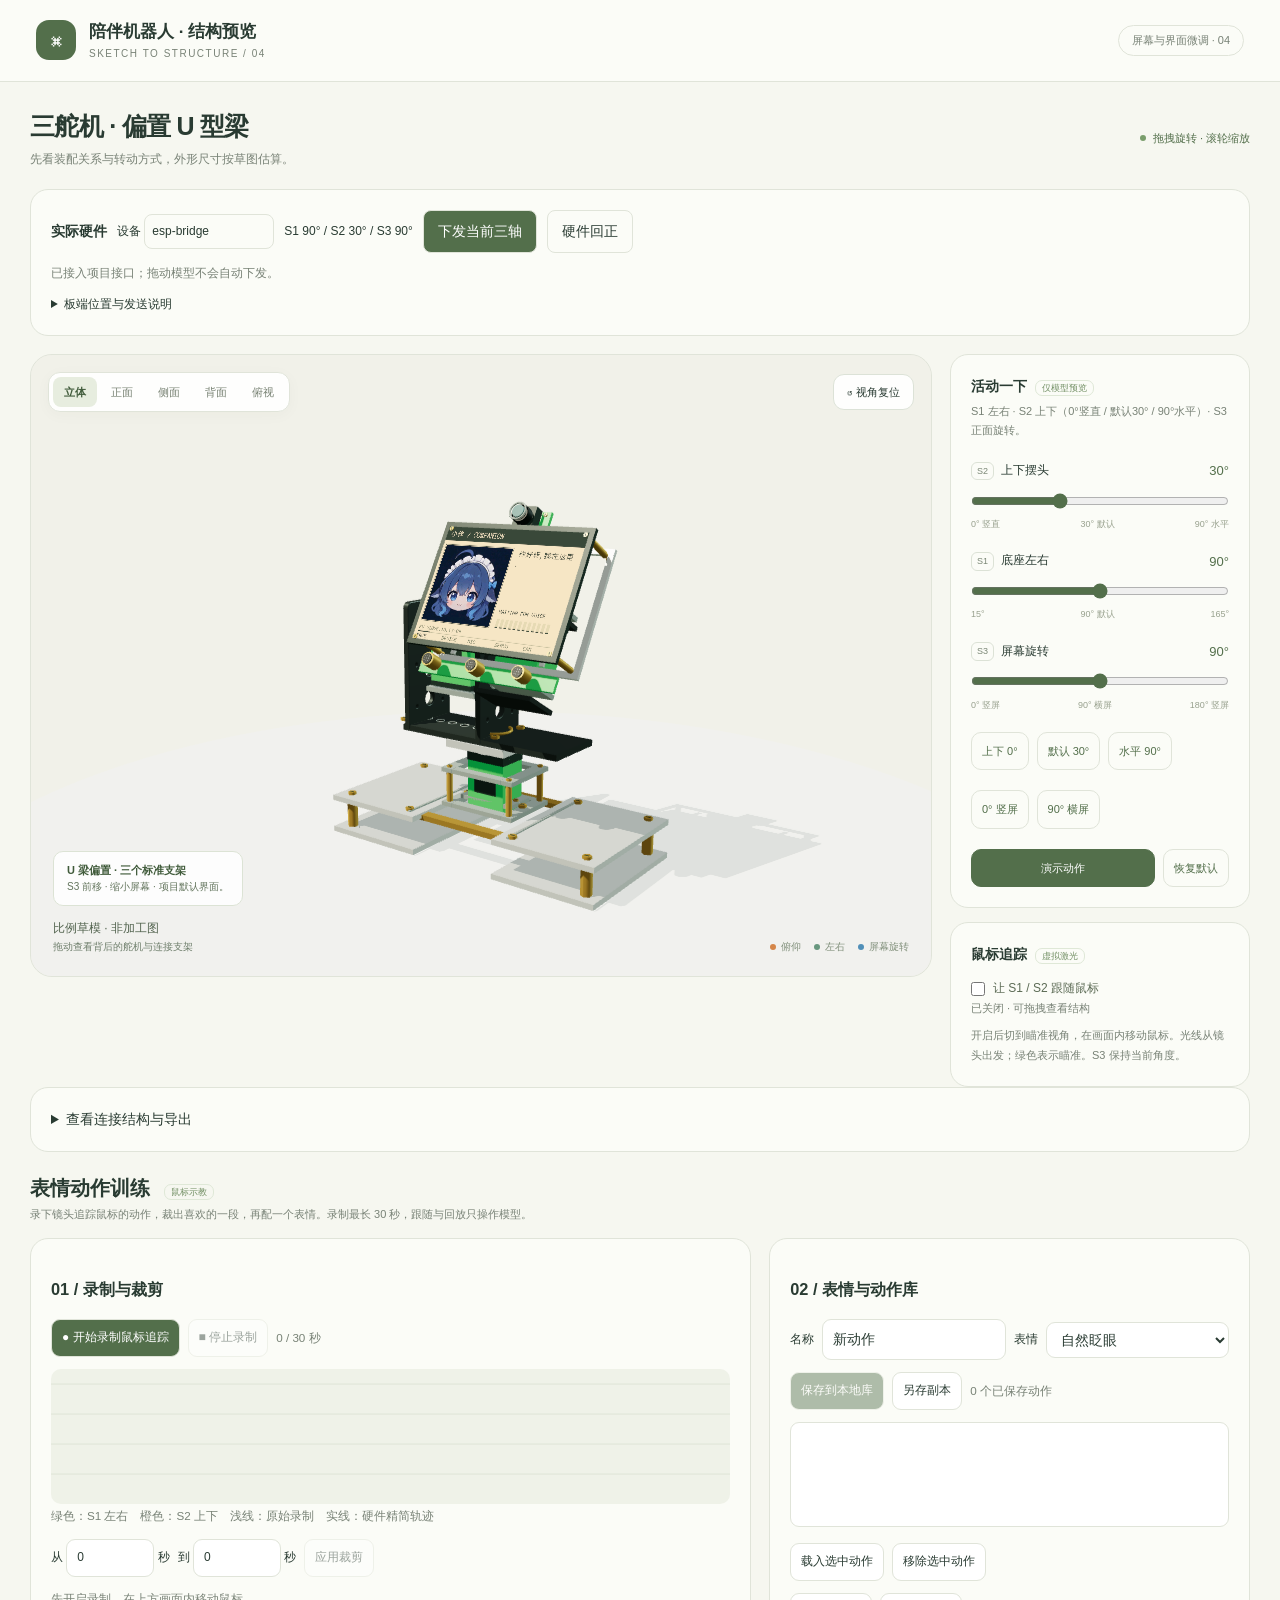
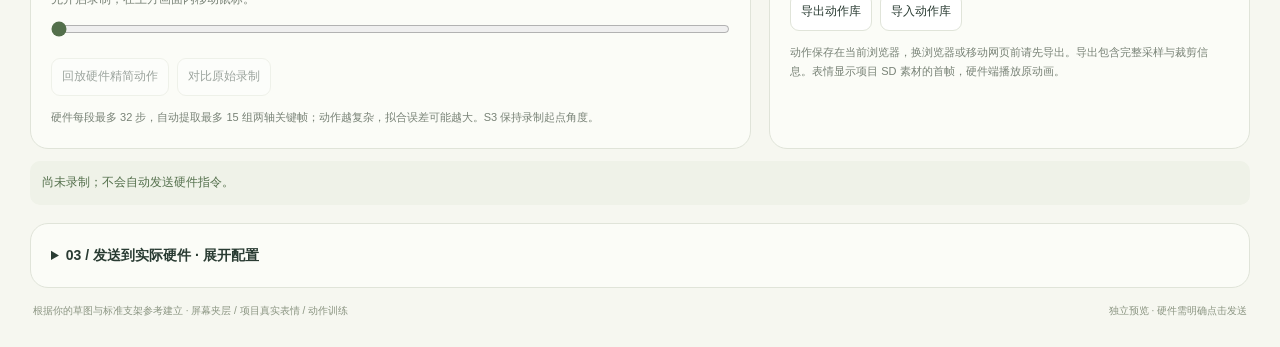
==== server/Robot_Server/static/motion-trainer.html @ d1808de3 "chore: initial source release v1.0.0" ====
<!-- motion-trainer.html：独立动作编辑器，供主页面 iframe 使用。
使用：通过主服务打开，读取共享舵机契约；预览不等于板端已经执行。
内嵌 Three.js 等第三方代码保持原始内容与许可，不批量改写。 -->
<!doctype html>
<html lang="zh-CN">
<head>
<meta charset="utf-8"><meta name="viewport" content="width=device-width,initial-scale=1">
<title>三舵机偏置 U 梁 · 3D 草模</title>
<style>
:root{color-scheme:light;--ink:#293b32;--sub:#788276;--line:#e0e4d9;--accent:#536f4b;--paper:#fbfcf7;--pale:#eff2e8}
*{box-sizing:border-box}body{margin:0;background:#f6f7f0;color:var(--ink);font:14px/1.65 "Segoe UI","Microsoft YaHei",sans-serif}button,input{font:inherit}button{cursor:pointer}button:focus-visible,input:focus-visible{outline:3px solid #89ac91;outline-offset:3px}
header{height:82px;border-bottom:1px solid var(--line);display:flex;align-items:center;justify-content:space-between;padding:0 36px;background:var(--paper);gap:20px}.brand{display:flex;align-items:center;gap:13px}.brand-icon{height:40px;width:40px;display:grid;place-items:center;background:var(--accent);color:white;border-radius:13px;font-size:23px}.brand strong{display:block;font-size:17px;font-weight:650}.brand small{display:block;font-size:10px;letter-spacing:1.5px;color:var(--sub)}.version{font-size:11px;color:var(--sub);border:1px solid var(--line);border-radius:20px;padding:5px 13px}
main{max-width:1680px;margin:auto;padding:24px 30px 28px}.intro{display:flex;align-items:center;justify-content:space-between;gap:20px;margin-bottom:19px}h1{font-size:25px;letter-spacing:-.7px;font-weight:600;margin:0 0 3px}p{margin:0;color:var(--sub)}.intro p{font-size:12px}.status{display:flex;align-items:center;gap:7px;color:var(--accent);font-size:11px}.status:before{content:"";height:6px;width:6px;background:#7a9e6c;border-radius:50%}
.workbench{display:grid;grid-template-columns:minmax(0,1fr) 300px;gap:18px;align-items:start}.stage-card{position:relative;overflow:hidden;border:1px solid var(--line);border-radius:22px;background:#f1f1e9}.view-bar{position:absolute;top:17px;left:17px;right:17px;z-index:2;display:flex;align-items:center;justify-content:space-between;gap:8px;pointer-events:none}.view-buttons{padding:4px;background:#ffffffe6;border:1px solid #e0e4d9;border-radius:12px;display:flex;gap:3px;pointer-events:auto;box-shadow:0 3px 15px #31472c08}.view-buttons button{background:none;border:0;color:#778172;font-size:11px;border-radius:8px;padding:6px 11px}.view-buttons button.active{background:#e7eddf;color:#405b3b;font-weight:600}.icon-button{pointer-events:auto;border:1px solid #dce2d7;background:#ffffffe6;color:var(--ink);border-radius:11px;padding:8px 13px;font-size:11px}
#viewport{width:100%;height:min(69vh,720px);min-height:490px;position:relative}canvas{display:block;width:100%;height:100%;touch-action:none}.stage-footer{position:absolute;bottom:20px;left:22px;right:22px;display:flex;align-items:end;justify-content:space-between;pointer-events:none}.stage-note{font-size:10px;color:#6f7f6c}.stage-note strong{display:block;font-size:12px;font-weight:500;color:#53644f}.stage-note span{display:block}.axis-key{display:flex;gap:13px;font-size:10px;color:#81907b}.axis-key span:before{content:"";display:inline-block;width:6px;height:6px;border-radius:50%;background:var(--dot);margin-right:5px}.floating-caption{position:absolute;bottom:70px;left:22px;background:#ffffffda;padding:9px 13px;border:1px solid #dce3d5;border-radius:10px;font-size:10px;color:#62745c;max-width:230px;pointer-events:none}.floating-caption strong{display:block;color:#405b3b;font-weight:600;font-size:11px}
aside{display:flex;flex-direction:column;gap:14px}.panel{padding:20px;background:var(--paper);border:1px solid var(--line);border-radius:18px}.panel h2{font-size:14px;font-weight:600;margin:0 0 4px}.panel p{font-size:11px;line-height:1.8}.tag{font-size:9px;color:#739065;border:1px solid #dfe8d7;border-radius:7px;padding:2px 6px;margin-left:8px;font-weight:400}.axis-control{margin-top:19px}.control-title{display:flex;justify-content:space-between;align-items:center;font-size:12px}.control-title span{display:flex;align-items:center;gap:7px}.axis-label{font-style:normal;font-size:9px;border:1px solid #dce2d6;color:#7a8775;border-radius:6px;padding:1px 5px}.control-title output{font-size:13px;color:var(--accent);font-variant-numeric:tabular-nums}.range-limits{display:flex;justify-content:space-between;font-size:9px;color:#98a18e;margin-top:-1px}input[type=range]{accent-color:var(--accent);width:100%;margin:9px 0 0;height:20px}.actions{display:flex;gap:8px;margin-top:20px}.actions button{border:1px solid var(--line);background:transparent;border-radius:10px;color:var(--accent);font-size:11px;padding:9px 10px}.actions .primary{background:var(--accent);color:white;border-color:var(--accent);flex:1}.toggle{display:flex;gap:8px;align-items:center;margin-top:13px;font-size:12px;color:#5c6b55}.toggle input{accent-color:var(--accent);width:14px;height:14px;margin:0}.structure-list{padding:0;margin:12px 0 0;list-style:none}.structure-list li{font-size:11px;display:flex;gap:9px;align-items:center;padding:6px 0;color:#687560}.structure-list i{width:7px;height:7px;background:var(--dot);border-radius:2px;flex:none}.spec{margin-top:13px!important;padding:11px 12px;border-radius:10px;background:#f0f3e9;color:#7d8974!important;font-size:10px!important}.download-row{display:flex;gap:7px;margin-top:16px}.download-row button{background:none;border:0;border-bottom:1px solid #dce3d4;color:#7a8b6c;font-size:10px;padding:0 0 3px}.bottom-note{display:flex;justify-content:space-between;gap:20px;font-size:10px;color:#8b9582;padding:15px 3px 0}.bottom-note span:last-child{white-space:nowrap}
@media(min-width:1450px){#viewport{height:740px;max-height:74vh}}@media(max-width:1050px){main{padding:22px 18px}.workbench{grid-template-columns:minmax(0,1fr) 265px}.panel{padding:17px}.view-buttons button{padding:6px 8px}.intro h1{font-size:22px}#viewport{min-height:570px}}
@media(max-width:760px){header{height:69px;padding:0 18px}.brand strong{font-size:15px}.brand small{font-size:8px}.version{font-size:9px;padding:4px 8px}main{padding:18px 13px}.intro{align-items:start;margin-bottom:14px}.intro h1{font-size:20px}.intro p{font-size:10px;max-width:230px}.status{font-size:9px;max-width:100px;line-height:1.6}.workbench{grid-template-columns:minmax(0,1fr)}#viewport{height:470px;min-height:0}.view-bar{left:11px;right:11px;top:11px;align-items:start}.view-buttons{gap:0}.view-buttons button{padding:7px 7px;font-size:10px}.icon-button{font-size:10px;padding:10px 8px}.stage-footer{left:14px;right:14px;bottom:15px}.axis-key{gap:8px;font-size:8px}.stage-note{font-size:8px}.stage-note strong{font-size:10px}.floating-caption{left:14px;bottom:57px;font-size:9px;padding:7px 10px}.floating-caption strong{font-size:10px}aside{display:grid;grid-template-columns:minmax(0,1fr);gap:12px}.panel{padding:19px}.bottom-note{font-size:9px;flex-wrap:wrap;gap:5px}.axis-control{margin-top:15px}}
.trainer{margin-top:20px}.trainer h2{font-size:20px;margin:0}.trainer-grid{display:grid;grid-template-columns:minmax(0,1.5fr) minmax(0,1fr);gap:18px;margin-top:15px}.trainer button,.trainer select,.trainer input:not([type=checkbox]):not([type=range]){border:1px solid var(--line);background:#fff;color:var(--ink);border-radius:9px;padding:8px 10px;font:inherit;max-width:100%;min-width:0}.trainer button{font-size:12px}.trainer button.primary{background:var(--accent);color:white}.trainer button:disabled{opacity:.45;cursor:default}.train-row{display:flex;gap:8px;align-items:center;flex-wrap:wrap;margin:12px 0}.train-row label{font-size:12px}.train-row input[type=number]{width:88px}.train-row select,.train-row input[type=text]{flex:1}.trainer canvas{width:100%;height:135px;touch-action:auto;border-radius:10px}.trainer small{color:var(--sub)}#train-summary,#train-status,#train-connection{font-size:12px;overflow-wrap:anywhere}#train-status{padding:12px;background:var(--pale);border-radius:10px;color:var(--accent);margin:12px 0}#train-library{width:100%;min-height:105px}#train-name{min-width:100px}#train-clock{font-variant-numeric:tabular-nums}#hardware-help{margin-top:18px}.mapping-grid{display:grid;grid-template-columns:50px minmax(100px,1fr) 78px 80px;gap:7px;align-items:center;margin:14px 0;font-size:11px}.mapping-grid input{width:100%}.hardware-box summary{cursor:pointer;font-size:14px;font-weight:600}.hardware-box a{color:var(--accent)}.hardware-box p{margin-top:8px}.trainer .hint{font-size:11px}.trainer .primary-link{color:var(--accent);font-size:12px}@media(max-width:900px){.trainer-grid{grid-template-columns:minmax(0,1fr)}.mapping-grid{grid-template-columns:36px minmax(70px,1fr) 64px 68px;gap:4px}.trainer .panel{padding:15px}.trainer button{padding:8px}.trainer-grid .train-row input[type=text]{width:100px}}
.direct-hardware{margin-bottom:18px}.direct-toolbar{display:flex;align-items:center;gap:10px;flex-wrap:wrap}.direct-toolbar input{width:130px;max-width:100%;padding:7px;border:1px solid var(--line);border-radius:8px;background:transparent;color:var(--ink)}.direct-toolbar span,.direct-toolbar label{font-size:12px}.direct-hardware>p{margin:10px 0;font-size:12px}.direct-hardware summary{cursor:pointer;font-size:12px}.direct-hardware details p{font-size:12px}.direct-hardware button{padding:9px 14px;border:1px solid var(--line);border-radius:8px;color:var(--ink);background:transparent;cursor:pointer}.direct-hardware button.primary{color:#fff;background:var(--accent)}.direct-hardware button:disabled{opacity:.5;cursor:default}
</style>
<link rel="stylesheet" href="preview-layout.css">
</head>
<body>
<header><div class="brand"><span class="brand-icon" aria-hidden="true">⌘</span><div><strong>陪伴机器人 · 结构预览</strong><small>SKETCH TO STRUCTURE / 04</small></div></div><span class="version">屏幕与界面微调 · 04</span></header>
<main>
<div class="intro"><div><h1>三舵机 · 偏置 U 型梁</h1><p>先看装配关系与转动方式，外形尺寸按草图估算。</p></div><span class="status" id="load-state">正在准备 3D…</span></div>
<section class="panel direct-hardware" id="direct-hardware"><div class="direct-toolbar"><strong>实际硬件</strong><label>设备 <input id="direct-device" value="esp-bridge" maxlength="64"></label><span id="direct-angles">S1 90° / S2 30° / S3 90°</span><button id="direct-send" type="button" class="primary" disabled>下发当前三轴</button><button id="direct-home" type="button" disabled>硬件回正</button></div><p id="direct-result" role="status">请从项目网页打开以连接硬件接口。</p><details><summary>板端位置与发送说明</summary><p id="direct-board" role="status">尚未收到板端位置</p><button id="direct-read" type="button" disabled>读取板端位置到模型</button><p>模型拖动、追踪和回放只做预览；点击下发才发送，沿用各轴已保存速度。板端是 PWM 指令角，非机械到位测量。</p></details></section>
<div class="workbench">
<section class="stage-card" aria-label="三维模型">
<div class="view-bar"><div class="view-buttons" aria-label="观察视角"><button data-view="perspective" class="active" type="button">立体</button><button data-view="front" type="button">正面</button><button data-view="side" type="button">侧面</button><button data-view="back" type="button">背面</button><button data-view="top" type="button">俯视</button></div><button class="icon-button" id="reset-view" type="button">↺ 视角复位</button></div>
<div id="viewport"></div>
<div id="train-live" hidden style="position:absolute;z-index:3;top:70px;left:18px;background:#fbfcf7ee;border:1px solid #dce2d4;border-radius:12px;padding:10px 13px;color:#536f4b;font-size:12px"><span id="train-live-time"></span> <button id="train-finish-floating" type="button" style="margin-left:10px;border:1px solid #cdd7c7;background:#fff;padding:5px 10px;border-radius:7px;color:#536f4b">停止</button></div>
<div class="floating-caption"><strong>U 梁偏置 · 三个标准支架</strong>S3 前移 · 缩小屏幕 · 项目默认界面。</div>
<div class="stage-footer"><div class="stage-note"><strong>比例草模 · 非加工图</strong><span>拖动查看背后的舵机与连接支架</span></div><div class="axis-key"><span style="--dot:#d58649">俯仰</span><span style="--dot:#68977e">左右</span><span style="--dot:#508fb8">屏幕旋转</span></div></div>
</section>
<aside>
<section class="panel"><h2>活动一下<span class="tag">仅模型预览</span></h2><p>S1 左右 · S2 上下（0°竖直 / 默认30° / 90°水平）· S3 正面旋转。</p>
<div class="axis-control"><div class="control-title"><span><i class="axis-label">S2</i><label for="pitch">上下摆头</label></span><output id="pitch-value" for="pitch">30°</output></div><input id="pitch" type="range" min="0" max="90" value="30" step="1"><div class="range-limits"><span>0° 竖直</span><span>30° 默认</span><span>90° 水平</span></div></div>
<div class="axis-control"><div class="control-title"><span><i class="axis-label">S1</i><label for="yaw">底座左右</label></span><output id="yaw-value" for="yaw">90°</output></div><input id="yaw" type="range" min="15" max="165" value="90" step="1"><div class="range-limits"><span>15°</span><span>90° 默认</span><span>165°</span></div></div>
<div class="axis-control"><div class="control-title"><span><i class="axis-label">S3</i><label for="roll">屏幕旋转</label></span><output id="roll-value" for="roll">90°</output></div><input id="roll" type="range" min="0" max="180" value="90" step="1"><div class="range-limits"><span>0° 竖屏</span><span>90° 横屏</span><span>180° 竖屏</span></div></div>
<div class="actions"><button id="pitch-0" type="button">上下 0°</button><button id="pitch-30" type="button">默认 30°</button><button id="pitch-90" type="button">水平 90°</button></div><div class="actions"><button id="portrait" type="button">0° 竖屏</button><button id="landscape" type="button">90° 横屏</button></div>
<div class="actions"><button class="primary" id="play" aria-pressed="false" type="button">演示动作</button><button id="zero" type="button">恢复默认</button></div>
</section>

<section class="panel"><h2>鼠标追踪<span class="tag">虚拟激光</span></h2><label class="toggle"><input id="mouse-track" type="checkbox">让 S1 / S2 跟随鼠标</label><p id="tracking-state" role="status">已关闭 · 可拖拽查看结构</p><p style="margin-top:8px">开启后切到瞄准视角，在画面内移动鼠标。光线从镜头出发；绿色表示瞄准。S3 保持当前角度。</p></section>
</aside>
</div>
<details class="panel structure-panel"><summary>查看连接结构与导出</summary><div class="structure-content"><div class="actions"><button id="assembly-front" type="button">对照你的正面装配图</button></div><div class="structure-toggles"><label class="toggle"><input id="show-assembly" type="checkbox">只看舵机装配（隐藏屏幕组件）</label><label class="toggle"><input id="highlight-u" type="checkbox">高亮三个 U 型支架</label><label class="toggle"><input id="show-axes" type="checkbox">显示三根转轴</label><label class="toggle"><input id="show-cavity" type="checkbox">隐藏屏幕面板，查看空心支撑</label></div><ul class="structure-list"><li><i style="--dot:#69766a"></i>S2 在 U 梁两铁片之间 · S3 在外侧</li><li><i style="--dot:#46a65b"></i>双层底部舵机支架与铜柱连接</li><li><i style="--dot:#d7ac48"></i>黄铜色螺丝、铜柱</li><li><i style="--dot:#26352e"></i>相对长边相机 / 三麦 · 项目默认界面</li></ul><p class="spec">支架参考：58 × 37 × 26 mm，2 mm 铝板。整体比例与孔位为示意，编号按你的最新说明统一。屏幕后方约20 mm铜柱夹层、中间留空，摄像头与三麦在相对长边，S3=90°时摄像头在上、三麦在下。</p><div class="download-row"><button id="save-image" type="button">保存当前视角</button><button id="export-model" type="button">导出三维模型</button></div></div></details>
<section class="trainer" aria-label="表情动作训练">
<h2>表情动作训练 <span class="tag">鼠标示教</span></h2><p class="hint">录下镜头追踪鼠标的动作，裁出喜欢的一段，再配一个表情。录制最长 30 秒，跟随与回放只操作模型。</p>
<div class="trainer-grid"><section class="panel"><h3>01 / 录制与裁剪</h3>
<div class="train-row"><button id="train-record" class="primary">● 开始录制鼠标追踪</button><button id="train-stop" disabled>■ 停止录制</button><small id="train-clock">0 / 30 秒</small></div>
<canvas id="train-curve" width="900" height="180" aria-label="动作轨迹曲线：绿色左右，橙色上下"></canvas><small>绿色：S1 左右　橙色：S2 上下　浅线：原始录制　实线：硬件精简轨迹</small>
<div class="train-row"><label>从 <input id="train-in" type="number" min="0" step="0.01" value="0"> 秒</label><label>到 <input id="train-out" type="number" min="0" step="0.01" value="0"> 秒</label><button id="train-trim" disabled>应用裁剪</button></div>
<p id="train-summary"></p><input id="train-seek" type="range" min="0" max="1" step="1" value="0" aria-label="动作回放位置">
<div class="train-row"><button id="train-replay" disabled>回放硬件精简动作</button><button id="train-original" disabled>对比原始录制</button></div>
<p class="hint">硬件每段最多 32 步，自动提取最多 15 组两轴关键帧；动作越复杂，拟合误差可能越大。S3 保持录制起点角度。</p>
</section><section class="panel"><h3>02 / 表情与动作库</h3>
<div class="train-row"><label for="train-name">名称</label><input id="train-name" type="text" maxlength="40" value="新动作"><label for="train-face">表情</label><select id="train-face"></select></div>
<div class="train-row"><button id="train-save" class="primary" disabled>保存到本地库</button><button id="train-new-copy">另存副本</button><small id="train-count"></small></div>
<select id="train-library" size="4" aria-label="已保存的动作"></select>
<div class="train-row"><button id="train-load">载入选中动作</button><button id="train-delete">移除选中动作</button></div>
<div class="train-row"><button id="train-export">导出动作库</button><button id="train-import">导入动作库</button><input id="train-file" type="file" accept=".json,application/json" hidden></div>
<p class="hint">动作保存在当前浏览器，换浏览器或移动网页前请先导出。导出包含完整采样与裁剪信息。表情显示项目 SD 素材的首帧，硬件端播放原动画。</p>
</section></div>
<div id="train-status" role="status" aria-live="polite">尚未录制；不会自动发送硬件指令。</div>
<details class="panel hardware-box" id="hardware-help"><summary>03 / 发送到实际硬件 · 展开配置</summary>
<p id="train-connection"></p><p class="hint">离线使用时，运行交付包“网页接入”内的安装脚本，把训练页复制到现有网页服务的 static 文件夹。随后打开同一服务地址下的 /static/motion-trainer.html，并登录。无需修改服务接口。</p>
<div class="train-row"><input id="train-service-url" type="url" value="http://127.0.0.1:5000" aria-label="现有网页服务地址"><button id="train-open-service">打开服务训练页</button><a id="train-login" class="primary-link">登录网页服务</a></div>
<div class="train-row"><label for="train-device">设备 ID</label><input id="train-device" data-mapping type="text" value="esp-bridge"><button id="train-profile">读取设备配置</button></div>
<div class="mapping-grid"><strong>模型轴</strong><strong>硬件舵机 / 当前限位</strong><strong>零点偏移°</strong><strong>方向</strong>
<label for="map-yaw">S1 左右</label><select id="map-yaw" data-mapping aria-label="左右轴硬件编号"></select><input id="offset-yaw" data-mapping type="number" min="0" max="180" value="0" aria-label="左右轴零点偏移"><select id="sign-yaw" data-mapping aria-label="左右轴方向"><option value="1">正向</option><option value="-1">反向</option></select>
<label for="map-pitch">S2 上下</label><select id="map-pitch" data-mapping aria-label="上下轴硬件编号"></select><input id="offset-pitch" data-mapping type="number" min="0" max="180" value="0" aria-label="上下轴零点偏移"><select id="sign-pitch" data-mapping aria-label="上下轴方向"><option value="1">正向</option><option value="-1">反向</option></select>
<label for="map-roll">S3 旋转</label><select id="map-roll" data-mapping aria-label="旋转轴硬件编号"></select><input id="offset-roll" data-mapping type="number" min="0" max="180" value="0" aria-label="旋转轴零点偏移"><select id="sign-roll" data-mapping aria-label="旋转轴方向"><option value="1">正向</option><option value="-1">反向</option></select>
</div><p class="hint">硬件角度 = 零点偏移 + 方向 × 模型角度。按最新说明预选 1/2/3，所有模型角度均为舵机绝对角：S1默认90°、S2默认30°、S3默认90°。限位固定为15~165 / 0~90 / 0~180；超限拒绝发送。</p>
<label class="toggle"><input id="train-calibrated" type="checkbox">我已核对硬件编号、角度方向、零点与限位</label>
<div class="train-row"><button id="hardware-check" data-hardware>只校验，不发送</button><button id="hardware-save" data-hardware>存入网页动作库</button><button id="hardware-send" data-hardware class="primary">发送当前动作到硬件</button><button id="hardware-stop" data-hardware>请求停止硬件动作</button></div>
<p class="hint">发送的是整段时间轴：网页入队 → ESP 收取并转发 → F407 按自己的时钟执行。含 2.5 秒起点准备；这里的“已入队”不等于板子执行成功，请到现有设备测试页查看时间动作回执。</p>
</details></section>
<div class="bottom-note"><span>根据你的草图与标准支架参考建立 · 屏幕夹层 / 项目真实表情 / 动作训练</span><span>独立预览 · 硬件需明确点击发送</span></div>
</main>
<script type="application/json" id="servo-contract">{"revision":"S123-20261015","servos":[{"id":1,"name":"底部左右","role":"yaw","min":15,"mid":90,"max":165,"front":90,"direction":"90°朝前，左右方向按实际安装核对","note":"用户固定：15~165°，默认90°"},{"id":2,"name":"上下摆头","role":"pitch","min":0,"mid":30,"max":90,"front":30,"direction":"0°竖直，角度增大抬起，90°水平","note":"用户固定：0~90°，默认抬起30°"},{"id":3,"name":"正面旋转","role":"roll","min":0,"mid":90,"max":180,"front":90,"direction":"0°竖屏，90°横屏","note":"用户固定：0~180°，默认90°"}]}</script>
<script type="module">
const SERVO_SPEC=JSON.parse(document.getElementById('servo-contract').textContent);
const THREE=(()=>{
/**
 * @license
 * Copyright 2010-2023 Three.js Authors
 * SPDX-License-Identifier: MIT
 */
const t="160",e={LEFT:0,MIDDLE:1,RIGHT:2,ROTATE:0,DOLLY:1,PAN:2},n={ROTATE:0,PAN:1,DOLLY_PAN:2,DOLLY_ROTATE:3},i=0,r=1,s=2,a=3,o=0,l=1,c=2,h=3,u=0,d=1,p=2,m=2,f=0,g=1,_=2,v=3,x=4,y=5,M=100,S=101,b=102,E=103,T=104,w=200,A=201,R=202,C=203,P=204,L=205,I=206,U=207,N=208,D=209,O=210,F=211,B=212,z=213,H=214,V=0,k=1,G=2,W=3,X=4,j=5,q=6,Y=7,Z=0,J=1,K=2,$=0,Q=1,tt=2,et=3,nt=4,it=5,rt=6,st="attached",at="detached",ot=300,lt=301,ct=302,ht=303,ut=304,dt=306,pt=1e3,mt=1001,ft=1002,gt=1003,_t=1004,vt=1004,xt=1005,yt=1005,Mt=1006,St=1007,bt=1007,Et=1008,Tt=1008,wt=1009,At=1010,Rt=1011,Ct=1012,Pt=1013,Lt=1014,It=1015,Ut=1016,Nt=1017,Dt=1018,Ot=1020,Ft=1021,Bt=1023,zt=1024,Ht=1025,Vt=1026,kt=1027,Gt=1028,Wt=1029,Xt=1030,jt=1031,qt=1033,Yt=33776,Zt=33777,Jt=33778,Kt=33779,$t=35840,Qt=35841,te=35842,ee=35843,ne=36196,ie=37492,re=37496,se=37808,ae=37809,oe=37810,le=37811,ce=37812,he=37813,ue=37814,de=37815,pe=37816,me=37817,fe=37818,ge=37819,_e=37820,ve=37821,xe=36492,ye=36494,Me=36495,Se=36283,be=36284,Ee=36285,Te=36286,we=2200,Ae=2201,Re=2202,Ce=2300,Pe=2301,Le=2302,Ie=2400,Ue=2401,Ne=2402,De=2500,Oe=2501,Fe=0,Be=1,ze=2,He=3e3,Ve=3001,ke=3200,Ge=3201,We=0,Xe=1,je="",qe="srgb",Ye="srgb-linear",Ze="display-p3",Je="display-p3-linear",Ke="linear",$e="srgb",Qe="rec709",tn="p3",en=0,nn=7680,rn=7681,sn=7682,an=7683,on=34055,ln=34056,cn=5386,hn=512,un=513,dn=514,pn=515,mn=516,fn=517,gn=518,_n=519,vn=512,xn=513,yn=514,Mn=515,Sn=516,bn=517,En=518,Tn=519,wn=35044,An=35048,Rn=35040,Cn=35045,Pn=35049,Ln=35041,In=35046,Un=35050,Nn=35042,Dn="100",On="300 es",Fn=1035,Bn=2e3,zn=2001;class Hn{addEventListener(t,e){void 0===this._listeners&&(this._listeners={});const n=this._listeners;void 0===n[t]&&(n[t]=[]),-1===n[t].indexOf(e)&&n[t].push(e)}hasEventListener(t,e){if(void 0===this._listeners)return!1;const n=this._listeners;return void 0!==n[t]&&-1!==n[t].indexOf(e)}removeEventListener(t,e){if(void 0===this._listeners)return;const n=this._listeners[t];if(void 0!==n){const t=n.indexOf(e);-1!==t&&n.splice(t,1)}}dispatchEvent(t){if(void 0===this._listeners)return;const e=this._listeners[t.type];if(void 0!==e){t.target=this;const n=e.slice(0);for(let e=0,i=n.length;e<i;e++)n[e].call(this,t);t.target=null}}}const Vn=["00","01","02","03","04","05","06","07","08","09","0a","0b","0c","0d","0e","0f","10","11","12","13","14","15","16","17","18","19","1a","1b","1c","1d","1e","1f","20","21","22","23","24","25","26","27","28","29","2a","2b","2c","2d","2e","2f","30","31","32","33","34","35","36","37","38","39","3a","3b","3c","3d","3e","3f","40","41","42","43","44","45","46","47","48","49","4a","4b","4c","4d","4e","4f","50","51","52","53","54","55","56","57","58","59","5a","5b","5c","5d","5e","5f","60","61","62","63","64","65","66","67","68","69","6a","6b","6c","6d","6e","6f","70","71","72","73","74","75","76","77","78","79","7a","7b","7c","7d","7e","7f","80","81","82","83","84","85","86","87","88","89","8a","8b","8c","8d","8e","8f","90","91","92","93","94","95","96","97","98","99","9a","9b","9c","9d","9e","9f","a0","a1","a2","a3","a4","a5","a6","a7","a8","a9","aa","ab","ac","ad","ae","af","b0","b1","b2","b3","b4","b5","b6","b7","b8","b9","ba","bb","bc","bd","be","bf","c0","c1","c2","c3","c4","c5","c6","c7","c8","c9","ca","cb","cc","cd","ce","cf","d0","d1","d2","d3","d4","d5","d6","d7","d8","d9","da","db","dc","dd","de","df","e0","e1","e2","e3","e4","e5","e6","e7","e8","e9","ea","eb","ec","ed","ee","ef","f0","f1","f2","f3","f4","f5","f6","f7","f8","f9","fa","fb","fc","fd","fe","ff"];let kn=1234567;const Gn=Math.PI/180,Wn=180/Math.PI;function Xn(){const t=4294967295*Math.random()|0,e=4294967295*Math.random()|0,n=4294967295*Math.random()|0,i=4294967295*Math.random()|0;return(Vn[255&t]+Vn[t>>8&255]+Vn[t>>16&255]+Vn[t>>24&255]+"-"+Vn[255&e]+Vn[e>>8&255]+"-"+Vn[e>>16&15|64]+Vn[e>>24&255]+"-"+Vn[63&n|128]+Vn[n>>8&255]+"-"+Vn[n>>16&255]+Vn[n>>24&255]+Vn[255&i]+Vn[i>>8&255]+Vn[i>>16&255]+Vn[i>>24&255]).toLowerCase()}function jn(t,e,n){return Math.max(e,Math.min(n,t))}function qn(t,e){return(t%e+e)%e}function Yn(t,e,n){return(1-n)*t+n*e}function Zn(t){return 0==(t&t-1)&&0!==t}function Jn(t){return Math.pow(2,Math.floor(Math.log(t)/Math.LN2))}function Kn(t,e){switch(e.constructor){case Float32Array:return t;case Uint32Array:return t/4294967295;case Uint16Array:return t/65535;case Uint8Array:return t/255;case Int32Array:return Math.max(t/2147483647,-1);case Int16Array:return Math.max(t/32767,-1);case Int8Array:return Math.max(t/127,-1);default:throw new Error("Invalid component type.")}}function $n(t,e){switch(e.constructor){case Float32Array:return t;case Uint32Array:return Math.round(4294967295*t);case Uint16Array:return Math.round(65535*t);case Uint8Array:return Math.round(255*t);case Int32Array:return Math.round(2147483647*t);case Int16Array:return Math.round(32767*t);case Int8Array:return Math.round(127*t);default:throw new Error("Invalid component type.")}}const Qn={DEG2RAD:Gn,RAD2DEG:Wn,generateUUID:Xn,clamp:jn,euclideanModulo:qn,mapLinear:function(t,e,n,i,r){return i+(t-e)*(r-i)/(n-e)},inverseLerp:function(t,e,n){return t!==e?(n-t)/(e-t):0},lerp:Yn,damp:function(t,e,n,i){return Yn(t,e,1-Math.exp(-n*i))},pingpong:function(t,e=1){return e-Math.abs(qn(t,2*e)-e)},smoothstep:function(t,e,n){return t<=e?0:t>=n?1:(t=(t-e)/(n-e))*t*(3-2*t)},smootherstep:function(t,e,n){return t<=e?0:t>=n?1:(t=(t-e)/(n-e))*t*t*(t*(6*t-15)+10)},randInt:function(t,e){return t+Math.floor(Math.random()*(e-t+1))},randFloat:function(t,e){return t+Math.random()*(e-t)},randFloatSpread:function(t){return t*(.5-Math.random())},seededRandom:function(t){void 0!==t&&(kn=t);let e=kn+=1831565813;return e=Math.imul(e^e>>>15,1|e),e^=e+Math.imul(e^e>>>7,61|e),((e^e>>>14)>>>0)/4294967296},degToRad:function(t){return t*Gn},radToDeg:function(t){return t*Wn},isPowerOfTwo:Zn,ceilPowerOfTwo:function(t){return Math.pow(2,Math.ceil(Math.log(t)/Math.LN2))},floorPowerOfTwo:Jn,setQuaternionFromProperEuler:function(t,e,n,i,r){const s=Math.cos,a=Math.sin,o=s(n/2),l=a(n/2),c=s((e+i)/2),h=a((e+i)/2),u=s((e-i)/2),d=a((e-i)/2),p=s((i-e)/2),m=a((i-e)/2);switch(r){case"XYX":t.set(o*h,l*u,l*d,o*c);break;case"YZY":t.set(l*d,o*h,l*u,o*c);break;case"ZXZ":t.set(l*u,l*d,o*h,o*c);break;case"XZX":t.set(o*h,l*m,l*p,o*c);break;case"YXY":t.set(l*p,o*h,l*m,o*c);break;case"ZYZ":t.set(l*m,l*p,o*h,o*c);break;default:console.warn("THREE.MathUtils: .setQuaternionFromProperEuler() encountered an unknown order: "+r)}},normalize:$n,denormalize:Kn};class ti{constructor(t=0,e=0){ti.prototype.isVector2=!0,this.x=t,this.y=e}get width(){return this.x}set width(t){this.x=t}get height(){return this.y}set height(t){this.y=t}set(t,e){return this.x=t,this.y=e,this}setScalar(t){return this.x=t,this.y=t,this}setX(t){return this.x=t,this}setY(t){return this.y=t,this}setComponent(t,e){switch(t){case 0:this.x=e;break;case 1:this.y=e;break;default:throw new Error("index is out of range: "+t)}return this}getComponent(t){switch(t){case 0:return this.x;case 1:return this.y;default:throw new Error("index is out of range: "+t)}}clone(){return new this.constructor(this.x,this.y)}copy(t){return this.x=t.x,this.y=t.y,this}add(t){return this.x+=t.x,this.y+=t.y,this}addScalar(t){return this.x+=t,this.y+=t,this}addVectors(t,e){return this.x=t.x+e.x,this.y=t.y+e.y,this}addScaledVector(t,e){return this.x+=t.x*e,this.y+=t.y*e,this}sub(t){return this.x-=t.x,this.y-=t.y,this}subScalar(t){return this.x-=t,this.y-=t,this}subVectors(t,e){return this.x=t.x-e.x,this.y=t.y-e.y,this}multiply(t){return this.x*=t.x,this.y*=t.y,this}multiplyScalar(t){return this.x*=t,this.y*=t,this}divide(t){return this.x/=t.x,this.y/=t.y,this}divideScalar(t){return this.multiplyScalar(1/t)}applyMatrix3(t){const e=this.x,n=this.y,i=t.elements;return this.x=i[0]*e+i[3]*n+i[6],this.y=i[1]*e+i[4]*n+i[7],this}min(t){return this.x=Math.min(this.x,t.x),this.y=Math.min(this.y,t.y),this}max(t){return this.x=Math.max(this.x,t.x),this.y=Math.max(this.y,t.y),this}clamp(t,e){return this.x=Math.max(t.x,Math.min(e.x,this.x)),this.y=Math.max(t.y,Math.min(e.y,this.y)),this}clampScalar(t,e){return this.x=Math.max(t,Math.min(e,this.x)),this.y=Math.max(t,Math.min(e,this.y)),this}clampLength(t,e){const n=this.length();return this.divideScalar(n||1).multiplyScalar(Math.max(t,Math.min(e,n)))}floor(){return this.x=Math.floor(this.x),this.y=Math.floor(this.y),this}ceil(){return this.x=Math.ceil(this.x),this.y=Math.ceil(this.y),this}round(){return this.x=Math.round(this.x),this.y=Math.round(this.y),this}roundToZero(){return this.x=Math.trunc(this.x),this.y=Math.trunc(this.y),this}negate(){return this.x=-this.x,this.y=-this.y,this}dot(t){return this.x*t.x+this.y*t.y}cross(t){return this.x*t.y-this.y*t.x}lengthSq(){return this.x*this.x+this.y*this.y}length(){return Math.sqrt(this.x*this.x+this.y*this.y)}manhattanLength(){return Math.abs(this.x)+Math.abs(this.y)}normalize(){return this.divideScalar(this.length()||1)}angle(){return Math.atan2(-this.y,-this.x)+Math.PI}angleTo(t){const e=Math.sqrt(this.lengthSq()*t.lengthSq());if(0===e)return Math.PI/2;const n=this.dot(t)/e;return Math.acos(jn(n,-1,1))}distanceTo(t){return Math.sqrt(this.distanceToSquared(t))}distanceToSquared(t){const e=this.x-t.x,n=this.y-t.y;return e*e+n*n}manhattanDistanceTo(t){return Math.abs(this.x-t.x)+Math.abs(this.y-t.y)}setLength(t){return this.normalize().multiplyScalar(t)}lerp(t,e){return this.x+=(t.x-this.x)*e,this.y+=(t.y-this.y)*e,this}lerpVectors(t,e,n){return this.x=t.x+(e.x-t.x)*n,this.y=t.y+(e.y-t.y)*n,this}equals(t){return t.x===this.x&&t.y===this.y}fromArray(t,e=0){return this.x=t[e],this.y=t[e+1],this}toArray(t=[],e=0){return t[e]=this.x,t[e+1]=this.y,t}fromBufferAttribute(t,e){return this.x=t.getX(e),this.y=t.getY(e),this}rotateAround(t,e){const n=Math.cos(e),i=Math.sin(e),r=this.x-t.x,s=this.y-t.y;return this.x=r*n-s*i+t.x,this.y=r*i+s*n+t.y,this}random(){return this.x=Math.random(),this.y=Math.random(),this}*[Symbol.iterator](){yield this.x,yield this.y}}class ei{constructor(t,e,n,i,r,s,a,o,l){ei.prototype.isMatrix3=!0,this.elements=[1,0,0,0,1,0,0,0,1],void 0!==t&&this.set(t,e,n,i,r,s,a,o,l)}set(t,e,n,i,r,s,a,o,l){const c=this.elements;return c[0]=t,c[1]=i,c[2]=a,c[3]=e,c[4]=r,c[5]=o,c[6]=n,c[7]=s,c[8]=l,this}identity(){return this.set(1,0,0,0,1,0,0,0,1),this}copy(t){const e=this.elements,n=t.elements;return e[0]=n[0],e[1]=n[1],e[2]=n[2],e[3]=n[3],e[4]=n[4],e[5]=n[5],e[6]=n[6],e[7]=n[7],e[8]=n[8],this}extractBasis(t,e,n){return t.setFromMatrix3Column(this,0),e.setFromMatrix3Column(this,1),n.setFromMatrix3Column(this,2),this}setFromMatrix4(t){const e=t.elements;return this.set(e[0],e[4],e[8],e[1],e[5],e[9],e[2],e[6],e[10]),this}multiply(t){return this.multiplyMatrices(this,t)}premultiply(t){return this.multiplyMatrices(t,this)}multiplyMatrices(t,e){const n=t.elements,i=e.elements,r=this.elements,s=n[0],a=n[3],o=n[6],l=n[1],c=n[4],h=n[7],u=n[2],d=n[5],p=n[8],m=i[0],f=i[3],g=i[6],_=i[1],v=i[4],x=i[7],y=i[2],M=i[5],S=i[8];return r[0]=s*m+a*_+o*y,r[3]=s*f+a*v+o*M,r[6]=s*g+a*x+o*S,r[1]=l*m+c*_+h*y,r[4]=l*f+c*v+h*M,r[7]=l*g+c*x+h*S,r[2]=u*m+d*_+p*y,r[5]=u*f+d*v+p*M,r[8]=u*g+d*x+p*S,this}multiplyScalar(t){const e=this.elements;return e[0]*=t,e[3]*=t,e[6]*=t,e[1]*=t,e[4]*=t,e[7]*=t,e[2]*=t,e[5]*=t,e[8]*=t,this}determinant(){const t=this.elements,e=t[0],n=t[1],i=t[2],r=t[3],s=t[4],a=t[5],o=t[6],l=t[7],c=t[8];return e*s*c-e*a*l-n*r*c+n*a*o+i*r*l-i*s*o}invert(){const t=this.elements,e=t[0],n=t[1],i=t[2],r=t[3],s=t[4],a=t[5],o=t[6],l=t[7],c=t[8],h=c*s-a*l,u=a*o-c*r,d=l*r-s*o,p=e*h+n*u+i*d;if(0===p)return this.set(0,0,0,0,0,0,0,0,0);const m=1/p;return t[0]=h*m,t[1]=(i*l-c*n)*m,t[2]=(a*n-i*s)*m,t[3]=u*m,t[4]=(c*e-i*o)*m,t[5]=(i*r-a*e)*m,t[6]=d*m,t[7]=(n*o-l*e)*m,t[8]=(s*e-n*r)*m,this}transpose(){let t;const e=this.elements;return t=e[1],e[1]=e[3],e[3]=t,t=e[2],e[2]=e[6],e[6]=t,t=e[5],e[5]=e[7],e[7]=t,this}getNormalMatrix(t){return this.setFromMatrix4(t).invert().transpose()}transposeIntoArray(t){const e=this.elements;return t[0]=e[0],t[1]=e[3],t[2]=e[6],t[3]=e[1],t[4]=e[4],t[5]=e[7],t[6]=e[2],t[7]=e[5],t[8]=e[8],this}setUvTransform(t,e,n,i,r,s,a){const o=Math.cos(r),l=Math.sin(r);return this.set(n*o,n*l,-n*(o*s+l*a)+s+t,-i*l,i*o,-i*(-l*s+o*a)+a+e,0,0,1),this}scale(t,e){return this.premultiply(ni.makeScale(t,e)),this}rotate(t){return this.premultiply(ni.makeRotation(-t)),this}translate(t,e){return this.premultiply(ni.makeTranslation(t,e)),this}makeTranslation(t,e){return t.isVector2?this.set(1,0,t.x,0,1,t.y,0,0,1):this.set(1,0,t,0,1,e,0,0,1),this}makeRotation(t){const e=Math.cos(t),n=Math.sin(t);return this.set(e,-n,0,n,e,0,0,0,1),this}makeScale(t,e){return this.set(t,0,0,0,e,0,0,0,1),this}equals(t){const e=this.elements,n=t.elements;for(let t=0;t<9;t++)if(e[t]!==n[t])return!1;return!0}fromArray(t,e=0){for(let n=0;n<9;n++)this.elements[n]=t[n+e];return this}toArray(t=[],e=0){const n=this.elements;return t[e]=n[0],t[e+1]=n[1],t[e+2]=n[2],t[e+3]=n[3],t[e+4]=n[4],t[e+5]=n[5],t[e+6]=n[6],t[e+7]=n[7],t[e+8]=n[8],t}clone(){return(new this.constructor).fromArray(this.elements)}}const ni=new ei;function ii(t){for(let e=t.length-1;e>=0;--e)if(t[e]>=65535)return!0;return!1}const ri={Int8Array:Int8Array,Uint8Array:Uint8Array,Uint8ClampedArray:Uint8ClampedArray,Int16Array:Int16Array,Uint16Array:Uint16Array,Int32Array:Int32Array,Uint32Array:Uint32Array,Float32Array:Float32Array,Float64Array:Float64Array};function si(t,e){return new ri[t](e)}function ai(t){return document.createElementNS("http://www.w3.org/1999/xhtml",t)}function oi(){const t=ai("canvas");return t.style.display="block",t}const li={};function ci(t){t in li||(li[t]=!0,console.warn(t))}const hi=(new ei).set(.8224621,.177538,0,.0331941,.9668058,0,.0170827,.0723974,.9105199),ui=(new ei).set(1.2249401,-.2249404,0,-.0420569,1.0420571,0,-.0196376,-.0786361,1.0982735),di={[Ye]:{transfer:Ke,primaries:Qe,toReference:t=>t,fromReference:t=>t},[qe]:{transfer:$e,primaries:Qe,toReference:t=>t.convertSRGBToLinear(),fromReference:t=>t.convertLinearToSRGB()},[Je]:{transfer:Ke,primaries:tn,toReference:t=>t.applyMatrix3(ui),fromReference:t=>t.applyMatrix3(hi)},[Ze]:{transfer:$e,primaries:tn,toReference:t=>t.convertSRGBToLinear().applyMatrix3(ui),fromReference:t=>t.applyMatrix3(hi).convertLinearToSRGB()}},pi=new Set([Ye,Je]),mi={enabled:!0,_workingColorSpace:Ye,get workingColorSpace(){return this._workingColorSpace},set workingColorSpace(t){if(!pi.has(t))throw new Error(`Unsupported working color space, "${t}".`);this._workingColorSpace=t},convert:function(t,e,n){if(!1===this.enabled||e===n||!e||!n)return t;const i=di[e].toReference;return(0,di[n].fromReference)(i(t))},fromWorkingColorSpace:function(t,e){return this.convert(t,this._workingColorSpace,e)},toWorkingColorSpace:function(t,e){return this.convert(t,e,this._workingColorSpace)},getPrimaries:function(t){return di[t].primaries},getTransfer:function(t){return t===je?Ke:di[t].transfer}};function fi(t){return t<.04045?.0773993808*t:Math.pow(.9478672986*t+.0521327014,2.4)}function gi(t){return t<.0031308?12.92*t:1.055*Math.pow(t,.41666)-.055}let _i;class vi{static getDataURL(t){if(/^data:/i.test(t.src))return t.src;if("undefined"==typeof HTMLCanvasElement)return t.src;let e;if(t instanceof HTMLCanvasElement)e=t;else{void 0===_i&&(_i=ai("canvas")),_i.width=t.width,_i.height=t.height;const n=_i.getContext("2d");t instanceof ImageData?n.putImageData(t,0,0):n.drawImage(t,0,0,t.width,t.height),e=_i}return e.width>2048||e.height>2048?(console.warn("THREE.ImageUtils.getDataURL: Image converted to jpg for performance reasons",t),e.toDataURL("image/jpeg",.6)):e.toDataURL("image/png")}static sRGBToLinear(t){if("undefined"!=typeof HTMLImageElement&&t instanceof HTMLImageElement||"undefined"!=typeof HTMLCanvasElement&&t instanceof HTMLCanvasElement||"undefined"!=typeof ImageBitmap&&t instanceof ImageBitmap){const e=ai("canvas");e.width=t.width,e.height=t.height;const n=e.getContext("2d");n.drawImage(t,0,0,t.width,t.height);const i=n.getImageData(0,0,t.width,t.height),r=i.data;for(let t=0;t<r.length;t++)r[t]=255*fi(r[t]/255);return n.putImageData(i,0,0),e}if(t.data){const e=t.data.slice(0);for(let t=0;t<e.length;t++)e instanceof Uint8Array||e instanceof Uint8ClampedArray?e[t]=Math.floor(255*fi(e[t]/255)):e[t]=fi(e[t]);return{data:e,width:t.width,height:t.height}}return console.warn("THREE.ImageUtils.sRGBToLinear(): Unsupported image type. No color space conversion applied."),t}}let xi=0;class yi{constructor(t=null){this.isSource=!0,Object.defineProperty(this,"id",{value:xi++}),this.uuid=Xn(),this.data=t,this.version=0}set needsUpdate(t){!0===t&&this.version++}toJSON(t){const e=void 0===t||"string"==typeof t;if(!e&&void 0!==t.images[this.uuid])return t.images[this.uuid];const n={uuid:this.uuid,url:""},i=this.data;if(null!==i){let t;if(Array.isArray(i)){t=[];for(let e=0,n=i.length;e<n;e++)i[e].isDataTexture?t.push(Mi(i[e].image)):t.push(Mi(i[e]))}else t=Mi(i);n.url=t}return e||(t.images[this.uuid]=n),n}}function Mi(t){return"undefined"!=typeof HTMLImageElement&&t instanceof HTMLImageElement||"undefined"!=typeof HTMLCanvasElement&&t instanceof HTMLCanvasElement||"undefined"!=typeof ImageBitmap&&t instanceof ImageBitmap?vi.getDataURL(t):t.data?{data:Array.from(t.data),width:t.width,height:t.height,type:t.data.constructor.name}:(console.warn("THREE.Texture: Unable to serialize Texture."),{})}let Si=0;class bi extends Hn{constructor(t=bi.DEFAULT_IMAGE,e=bi.DEFAULT_MAPPING,n=1001,i=1001,r=1006,s=1008,a=1023,o=1009,l=bi.DEFAULT_ANISOTROPY,c=""){super(),this.isTexture=!0,Object.defineProperty(this,"id",{value:Si++}),this.uuid=Xn(),this.name="",this.source=new yi(t),this.mipmaps=[],this.mapping=e,this.channel=0,this.wrapS=n,this.wrapT=i,this.magFilter=r,this.minFilter=s,this.anisotropy=l,this.format=a,this.internalFormat=null,this.type=o,this.offset=new ti(0,0),this.repeat=new ti(1,1),this.center=new ti(0,0),this.rotation=0,this.matrixAutoUpdate=!0,this.matrix=new ei,this.generateMipmaps=!0,this.premultiplyAlpha=!1,this.flipY=!0,this.unpackAlignment=4,"string"==typeof c?this.colorSpace=c:(ci("THREE.Texture: Property .encoding has been replaced by .colorSpace."),this.colorSpace=c===Ve?qe:je),this.userData={},this.version=0,this.onUpdate=null,this.isRenderTargetTexture=!1,this.needsPMREMUpdate=!1}get image(){return this.source.data}set image(t=null){this.source.data=t}updateMatrix(){this.matrix.setUvTransform(this.offset.x,this.offset.y,this.repeat.x,this.repeat.y,this.rotation,this.center.x,this.center.y)}clone(){return(new this.constructor).copy(this)}copy(t){return this.name=t.name,this.source=t.source,this.mipmaps=t.mipmaps.slice(0),this.mapping=t.mapping,this.channel=t.channel,this.wrapS=t.wrapS,this.wrapT=t.wrapT,this.magFilter=t.magFilter,this.minFilter=t.minFilter,this.anisotropy=t.anisotropy,this.format=t.format,this.internalFormat=t.internalFormat,this.type=t.type,this.offset.copy(t.offset),this.repeat.copy(t.repeat),this.center.copy(t.center),this.rotation=t.rotation,this.matrixAutoUpdate=t.matrixAutoUpdate,this.matrix.copy(t.matrix),this.generateMipmaps=t.generateMipmaps,this.premultiplyAlpha=t.premultiplyAlpha,this.flipY=t.flipY,this.unpackAlignment=t.unpackAlignment,this.colorSpace=t.colorSpace,this.userData=JSON.parse(JSON.stringify(t.userData)),this.needsUpdate=!0,this}toJSON(t){const e=void 0===t||"string"==typeof t;if(!e&&void 0!==t.textures[this.uuid])return t.textures[this.uuid];const n={metadata:{version:4.6,type:"Texture",generator:"Texture.toJSON"},uuid:this.uuid,name:this.name,image:this.source.toJSON(t).uuid,mapping:this.mapping,channel:this.channel,repeat:[this.repeat.x,this.repeat.y],offset:[this.offset.x,this.offset.y],center:[this.center.x,this.center.y],rotation:this.rotation,wrap:[this.wrapS,this.wrapT],format:this.format,internalFormat:this.internalFormat,type:this.type,colorSpace:this.colorSpace,minFilter:this.minFilter,magFilter:this.magFilter,anisotropy:this.anisotropy,flipY:this.flipY,generateMipmaps:this.generateMipmaps,premultiplyAlpha:this.premultiplyAlpha,unpackAlignment:this.unpackAlignment};return Object.keys(this.userData).length>0&&(n.userData=this.userData),e||(t.textures[this.uuid]=n),n}dispose(){this.dispatchEvent({type:"dispose"})}transformUv(t){if(this.mapping!==ot)return t;if(t.applyMatrix3(this.matrix),t.x<0||t.x>1)switch(this.wrapS){case pt:t.x=t.x-Math.floor(t.x);break;case mt:t.x=t.x<0?0:1;break;case ft:1===Math.abs(Math.floor(t.x)%2)?t.x=Math.ceil(t.x)-t.x:t.x=t.x-Math.floor(t.x)}if(t.y<0||t.y>1)switch(this.wrapT){case pt:t.y=t.y-Math.floor(t.y);break;case mt:t.y=t.y<0?0:1;break;case ft:1===Math.abs(Math.floor(t.y)%2)?t.y=Math.ceil(t.y)-t.y:t.y=t.y-Math.floor(t.y)}return this.flipY&&(t.y=1-t.y),t}set needsUpdate(t){!0===t&&(this.version++,this.source.needsUpdate=!0)}get encoding(){return ci("THREE.Texture: Property .encoding has been replaced by .colorSpace."),this.colorSpace===qe?Ve:He}set encoding(t){ci("THREE.Texture: Property .encoding has been replaced by .colorSpace."),this.colorSpace=t===Ve?qe:je}}bi.DEFAULT_IMAGE=null,bi.DEFAULT_MAPPING=ot,bi.DEFAULT_ANISOTROPY=1;class Ei{constructor(t=0,e=0,n=0,i=1){Ei.prototype.isVector4=!0,this.x=t,this.y=e,this.z=n,this.w=i}get width(){return this.z}set width(t){this.z=t}get height(){return this.w}set height(t){this.w=t}set(t,e,n,i){return this.x=t,this.y=e,this.z=n,this.w=i,this}setScalar(t){return this.x=t,this.y=t,this.z=t,this.w=t,this}setX(t){return this.x=t,this}setY(t){return this.y=t,this}setZ(t){return this.z=t,this}setW(t){return this.w=t,this}setComponent(t,e){switch(t){case 0:this.x=e;break;case 1:this.y=e;break;case 2:this.z=e;break;case 3:this.w=e;break;default:throw new Error("index is out of range: "+t)}return this}getComponent(t){switch(t){case 0:return this.x;case 1:return this.y;case 2:return this.z;case 3:return this.w;default:throw new Error("index is out of range: "+t)}}clone(){return new this.constructor(this.x,this.y,this.z,this.w)}copy(t){return this.x=t.x,this.y=t.y,this.z=t.z,this.w=void 0!==t.w?t.w:1,this}add(t){return this.x+=t.x,this.y+=t.y,this.z+=t.z,this.w+=t.w,this}addScalar(t){return this.x+=t,this.y+=t,this.z+=t,this.w+=t,this}addVectors(t,e){return this.x=t.x+e.x,this.y=t.y+e.y,this.z=t.z+e.z,this.w=t.w+e.w,this}addScaledVector(t,e){return this.x+=t.x*e,this.y+=t.y*e,this.z+=t.z*e,this.w+=t.w*e,this}sub(t){return this.x-=t.x,this.y-=t.y,this.z-=t.z,this.w-=t.w,this}subScalar(t){return this.x-=t,this.y-=t,this.z-=t,this.w-=t,this}subVectors(t,e){return this.x=t.x-e.x,this.y=t.y-e.y,this.z=t.z-e.z,this.w=t.w-e.w,this}multiply(t){return this.x*=t.x,this.y*=t.y,this.z*=t.z,this.w*=t.w,this}multiplyScalar(t){return this.x*=t,this.y*=t,this.z*=t,this.w*=t,this}applyMatrix4(t){const e=this.x,n=this.y,i=this.z,r=this.w,s=t.elements;return this.x=s[0]*e+s[4]*n+s[8]*i+s[12]*r,this.y=s[1]*e+s[5]*n+s[9]*i+s[13]*r,this.z=s[2]*e+s[6]*n+s[10]*i+s[14]*r,this.w=s[3]*e+s[7]*n+s[11]*i+s[15]*r,this}divideScalar(t){return this.multiplyScalar(1/t)}setAxisAngleFromQuaternion(t){this.w=2*Math.acos(t.w);const e=Math.sqrt(1-t.w*t.w);return e<1e-4?(this.x=1,this.y=0,this.z=0):(this.x=t.x/e,this.y=t.y/e,this.z=t.z/e),this}setAxisAngleFromRotationMatrix(t){let e,n,i,r;const s=.01,a=.1,o=t.elements,l=o[0],c=o[4],h=o[8],u=o[1],d=o[5],p=o[9],m=o[2],f=o[6],g=o[10];if(Math.abs(c-u)<s&&Math.abs(h-m)<s&&Math.abs(p-f)<s){if(Math.abs(c+u)<a&&Math.abs(h+m)<a&&Math.abs(p+f)<a&&Math.abs(l+d+g-3)<a)return this.set(1,0,0,0),this;e=Math.PI;const t=(l+1)/2,o=(d+1)/2,_=(g+1)/2,v=(c+u)/4,x=(h+m)/4,y=(p+f)/4;return t>o&&t>_?t<s?(n=0,i=.707106781,r=.707106781):(n=Math.sqrt(t),i=v/n,r=x/n):o>_?o<s?(n=.707106781,i=0,r=.707106781):(i=Math.sqrt(o),n=v/i,r=y/i):_<s?(n=.707106781,i=.707106781,r=0):(r=Math.sqrt(_),n=x/r,i=y/r),this.set(n,i,r,e),this}let _=Math.sqrt((f-p)*(f-p)+(h-m)*(h-m)+(u-c)*(u-c));return Math.abs(_)<.001&&(_=1),this.x=(f-p)/_,this.y=(h-m)/_,this.z=(u-c)/_,this.w=Math.acos((l+d+g-1)/2),this}min(t){return this.x=Math.min(this.x,t.x),this.y=Math.min(this.y,t.y),this.z=Math.min(this.z,t.z),this.w=Math.min(this.w,t.w),this}max(t){return this.x=Math.max(this.x,t.x),this.y=Math.max(this.y,t.y),this.z=Math.max(this.z,t.z),this.w=Math.max(this.w,t.w),this}clamp(t,e){return this.x=Math.max(t.x,Math.min(e.x,this.x)),this.y=Math.max(t.y,Math.min(e.y,this.y)),this.z=Math.max(t.z,Math.min(e.z,this.z)),this.w=Math.max(t.w,Math.min(e.w,this.w)),this}clampScalar(t,e){return this.x=Math.max(t,Math.min(e,this.x)),this.y=Math.max(t,Math.min(e,this.y)),this.z=Math.max(t,Math.min(e,this.z)),this.w=Math.max(t,Math.min(e,this.w)),this}clampLength(t,e){const n=this.length();return this.divideScalar(n||1).multiplyScalar(Math.max(t,Math.min(e,n)))}floor(){return this.x=Math.floor(this.x),this.y=Math.floor(this.y),this.z=Math.floor(this.z),this.w=Math.floor(this.w),this}ceil(){return this.x=Math.ceil(this.x),this.y=Math.ceil(this.y),this.z=Math.ceil(this.z),this.w=Math.ceil(this.w),this}round(){return this.x=Math.round(this.x),this.y=Math.round(this.y),this.z=Math.round(this.z),this.w=Math.round(this.w),this}roundToZero(){return this.x=Math.trunc(this.x),this.y=Math.trunc(this.y),this.z=Math.trunc(this.z),this.w=Math.trunc(this.w),this}negate(){return this.x=-this.x,this.y=-this.y,this.z=-this.z,this.w=-this.w,this}dot(t){return this.x*t.x+this.y*t.y+this.z*t.z+this.w*t.w}lengthSq(){return this.x*this.x+this.y*this.y+this.z*this.z+this.w*this.w}length(){return Math.sqrt(this.x*this.x+this.y*this.y+this.z*this.z+this.w*this.w)}manhattanLength(){return Math.abs(this.x)+Math.abs(this.y)+Math.abs(this.z)+Math.abs(this.w)}normalize(){return this.divideScalar(this.length()||1)}setLength(t){return this.normalize().multiplyScalar(t)}lerp(t,e){return this.x+=(t.x-this.x)*e,this.y+=(t.y-this.y)*e,this.z+=(t.z-this.z)*e,this.w+=(t.w-this.w)*e,this}lerpVectors(t,e,n){return this.x=t.x+(e.x-t.x)*n,this.y=t.y+(e.y-t.y)*n,this.z=t.z+(e.z-t.z)*n,this.w=t.w+(e.w-t.w)*n,this}equals(t){return t.x===this.x&&t.y===this.y&&t.z===this.z&&t.w===this.w}fromArray(t,e=0){return this.x=t[e],this.y=t[e+1],this.z=t[e+2],this.w=t[e+3],this}toArray(t=[],e=0){return t[e]=this.x,t[e+1]=this.y,t[e+2]=this.z,t[e+3]=this.w,t}fromBufferAttribute(t,e){return this.x=t.getX(e),this.y=t.getY(e),this.z=t.getZ(e),this.w=t.getW(e),this}random(){return this.x=Math.random(),this.y=Math.random(),this.z=Math.random(),this.w=Math.random(),this}*[Symbol.iterator](){yield this.x,yield this.y,yield this.z,yield this.w}}class Ti extends Hn{constructor(t=1,e=1,n={}){super(),this.isRenderTarget=!0,this.width=t,this.height=e,this.depth=1,this.scissor=new Ei(0,0,t,e),this.scissorTest=!1,this.viewport=new Ei(0,0,t,e);const i={width:t,height:e,depth:1};void 0!==n.encoding&&(ci("THREE.WebGLRenderTarget: option.encoding has been replaced by option.colorSpace."),n.colorSpace=n.encoding===Ve?qe:je),n=Object.assign({generateMipmaps:!1,internalFormat:null,minFilter:Mt,depthBuffer:!0,stencilBuffer:!1,depthTexture:null,samples:0},n),this.texture=new bi(i,n.mapping,n.wrapS,n.wrapT,n.magFilter,n.minFilter,n.format,n.type,n.anisotropy,n.colorSpace),this.texture.isRenderTargetTexture=!0,this.texture.flipY=!1,this.texture.generateMipmaps=n.generateMipmaps,this.texture.internalFormat=n.internalFormat,this.depthBuffer=n.depthBuffer,this.stencilBuffer=n.stencilBuffer,this.depthTexture=n.depthTexture,this.samples=n.samples}setSize(t,e,n=1){this.width===t&&this.height===e&&this.depth===n||(this.width=t,this.height=e,this.depth=n,this.texture.image.width=t,this.texture.image.height=e,this.texture.image.depth=n,this.dispose()),this.viewport.set(0,0,t,e),this.scissor.set(0,0,t,e)}clone(){return(new this.constructor).copy(this)}copy(t){this.width=t.width,this.height=t.height,this.depth=t.depth,this.scissor.copy(t.scissor),this.scissorTest=t.scissorTest,this.viewport.copy(t.viewport),this.texture=t.texture.clone(),this.texture.isRenderTargetTexture=!0;const e=Object.assign({},t.texture.image);return this.texture.source=new yi(e),this.depthBuffer=t.depthBuffer,this.stencilBuffer=t.stencilBuffer,null!==t.depthTexture&&(this.depthTexture=t.depthTexture.clone()),this.samples=t.samples,this}dispose(){this.dispatchEvent({type:"dispose"})}}class wi extends Ti{constructor(t=1,e=1,n={}){super(t,e,n),this.isWebGLRenderTarget=!0}}class Ai extends bi{constructor(t=null,e=1,n=1,i=1){super(null),this.isDataArrayTexture=!0,this.image={data:t,width:e,height:n,depth:i},this.magFilter=gt,this.minFilter=gt,this.wrapR=mt,this.generateMipmaps=!1,this.flipY=!1,this.unpackAlignment=1}}class Ri extends wi{constructor(t=1,e=1,n=1,i={}){super(t,e,i),this.isWebGLArrayRenderTarget=!0,this.depth=n,this.texture=new Ai(null,t,e,n),this.texture.isRenderTargetTexture=!0}}class Ci extends bi{constructor(t=null,e=1,n=1,i=1){super(null),this.isData3DTexture=!0,this.image={data:t,width:e,height:n,depth:i},this.magFilter=gt,this.minFilter=gt,this.wrapR=mt,this.generateMipmaps=!1,this.flipY=!1,this.unpackAlignment=1}}class Pi extends wi{constructor(t=1,e=1,n=1,i={}){super(t,e,i),this.isWebGL3DRenderTarget=!0,this.depth=n,this.texture=new Ci(null,t,e,n),this.texture.isRenderTargetTexture=!0}}class Li extends wi{constructor(t=1,e=1,n=1,i={}){super(t,e,i),this.isWebGLMultipleRenderTargets=!0;const r=this.texture;this.texture=[];for(let t=0;t<n;t++)this.texture[t]=r.clone(),this.texture[t].isRenderTargetTexture=!0}setSize(t,e,n=1){if(this.width!==t||this.height!==e||this.depth!==n){this.width=t,this.height=e,this.depth=n;for(let i=0,r=this.texture.length;i<r;i++)this.texture[i].image.width=t,this.texture[i].image.height=e,this.texture[i].image.depth=n;this.dispose()}this.viewport.set(0,0,t,e),this.scissor.set(0,0,t,e)}copy(t){this.dispose(),this.width=t.width,this.height=t.height,this.depth=t.depth,this.scissor.copy(t.scissor),this.scissorTest=t.scissorTest,this.viewport.copy(t.viewport),this.depthBuffer=t.depthBuffer,this.stencilBuffer=t.stencilBuffer,null!==t.depthTexture&&(this.depthTexture=t.depthTexture.clone()),this.texture.length=0;for(let e=0,n=t.texture.length;e<n;e++)this.texture[e]=t.texture[e].clone(),this.texture[e].isRenderTargetTexture=!0;return this}}class Ii{constructor(t=0,e=0,n=0,i=1){this.isQuaternion=!0,this._x=t,this._y=e,this._z=n,this._w=i}static slerpFlat(t,e,n,i,r,s,a){let o=n[i+0],l=n[i+1],c=n[i+2],h=n[i+3];const u=r[s+0],d=r[s+1],p=r[s+2],m=r[s+3];if(0===a)return t[e+0]=o,t[e+1]=l,t[e+2]=c,void(t[e+3]=h);if(1===a)return t[e+0]=u,t[e+1]=d,t[e+2]=p,void(t[e+3]=m);if(h!==m||o!==u||l!==d||c!==p){let t=1-a;const e=o*u+l*d+c*p+h*m,n=e>=0?1:-1,i=1-e*e;if(i>Number.EPSILON){const r=Math.sqrt(i),s=Math.atan2(r,e*n);t=Math.sin(t*s)/r,a=Math.sin(a*s)/r}const r=a*n;if(o=o*t+u*r,l=l*t+d*r,c=c*t+p*r,h=h*t+m*r,t===1-a){const t=1/Math.sqrt(o*o+l*l+c*c+h*h);o*=t,l*=t,c*=t,h*=t}}t[e]=o,t[e+1]=l,t[e+2]=c,t[e+3]=h}static multiplyQuaternionsFlat(t,e,n,i,r,s){const a=n[i],o=n[i+1],l=n[i+2],c=n[i+3],h=r[s],u=r[s+1],d=r[s+2],p=r[s+3];return t[e]=a*p+c*h+o*d-l*u,t[e+1]=o*p+c*u+l*h-a*d,t[e+2]=l*p+c*d+a*u-o*h,t[e+3]=c*p-a*h-o*u-l*d,t}get x(){return this._x}set x(t){this._x=t,this._onChangeCallback()}get y(){return this._y}set y(t){this._y=t,this._onChangeCallback()}get z(){return this._z}set z(t){this._z=t,this._onChangeCallback()}get w(){return this._w}set w(t){this._w=t,this._onChangeCallback()}set(t,e,n,i){return this._x=t,this._y=e,this._z=n,this._w=i,this._onChangeCallback(),this}clone(){return new this.constructor(this._x,this._y,this._z,this._w)}copy(t){return this._x=t.x,this._y=t.y,this._z=t.z,this._w=t.w,this._onChangeCallback(),this}setFromEuler(t,e=!0){const n=t._x,i=t._y,r=t._z,s=t._order,a=Math.cos,o=Math.sin,l=a(n/2),c=a(i/2),h=a(r/2),u=o(n/2),d=o(i/2),p=o(r/2);switch(s){case"XYZ":this._x=u*c*h+l*d*p,this._y=l*d*h-u*c*p,this._z=l*c*p+u*d*h,this._w=l*c*h-u*d*p;break;case"YXZ":this._x=u*c*h+l*d*p,this._y=l*d*h-u*c*p,this._z=l*c*p-u*d*h,this._w=l*c*h+u*d*p;break;case"ZXY":this._x=u*c*h-l*d*p,this._y=l*d*h+u*c*p,this._z=l*c*p+u*d*h,this._w=l*c*h-u*d*p;break;case"ZYX":this._x=u*c*h-l*d*p,this._y=l*d*h+u*c*p,this._z=l*c*p-u*d*h,this._w=l*c*h+u*d*p;break;case"YZX":this._x=u*c*h+l*d*p,this._y=l*d*h+u*c*p,this._z=l*c*p-u*d*h,this._w=l*c*h-u*d*p;break;case"XZY":this._x=u*c*h-l*d*p,this._y=l*d*h-u*c*p,this._z=l*c*p+u*d*h,this._w=l*c*h+u*d*p;break;default:console.warn("THREE.Quaternion: .setFromEuler() encountered an unknown order: "+s)}return!0===e&&this._onChangeCallback(),this}setFromAxisAngle(t,e){const n=e/2,i=Math.sin(n);return this._x=t.x*i,this._y=t.y*i,this._z=t.z*i,this._w=Math.cos(n),this._onChangeCallback(),this}setFromRotationMatrix(t){const e=t.elements,n=e[0],i=e[4],r=e[8],s=e[1],a=e[5],o=e[9],l=e[2],c=e[6],h=e[10],u=n+a+h;if(u>0){const t=.5/Math.sqrt(u+1);this._w=.25/t,this._x=(c-o)*t,this._y=(r-l)*t,this._z=(s-i)*t}else if(n>a&&n>h){const t=2*Math.sqrt(1+n-a-h);this._w=(c-o)/t,this._x=.25*t,this._y=(i+s)/t,this._z=(r+l)/t}else if(a>h){const t=2*Math.sqrt(1+a-n-h);this._w=(r-l)/t,this._x=(i+s)/t,this._y=.25*t,this._z=(o+c)/t}else{const t=2*Math.sqrt(1+h-n-a);this._w=(s-i)/t,this._x=(r+l)/t,this._y=(o+c)/t,this._z=.25*t}return this._onChangeCallback(),this}setFromUnitVectors(t,e){let n=t.dot(e)+1;return n<Number.EPSILON?(n=0,Math.abs(t.x)>Math.abs(t.z)?(this._x=-t.y,this._y=t.x,this._z=0,this._w=n):(this._x=0,this._y=-t.z,this._z=t.y,this._w=n)):(this._x=t.y*e.z-t.z*e.y,this._y=t.z*e.x-t.x*e.z,this._z=t.x*e.y-t.y*e.x,this._w=n),this.normalize()}angleTo(t){return 2*Math.acos(Math.abs(jn(this.dot(t),-1,1)))}rotateTowards(t,e){const n=this.angleTo(t);if(0===n)return this;const i=Math.min(1,e/n);return this.slerp(t,i),this}identity(){return this.set(0,0,0,1)}invert(){return this.conjugate()}conjugate(){return this._x*=-1,this._y*=-1,this._z*=-1,this._onChangeCallback(),this}dot(t){return this._x*t._x+this._y*t._y+this._z*t._z+this._w*t._w}lengthSq(){return this._x*this._x+this._y*this._y+this._z*this._z+this._w*this._w}length(){return Math.sqrt(this._x*this._x+this._y*this._y+this._z*this._z+this._w*this._w)}normalize(){let t=this.length();return 0===t?(this._x=0,this._y=0,this._z=0,this._w=1):(t=1/t,this._x=this._x*t,this._y=this._y*t,this._z=this._z*t,this._w=this._w*t),this._onChangeCallback(),this}multiply(t){return this.multiplyQuaternions(this,t)}premultiply(t){return this.multiplyQuaternions(t,this)}multiplyQuaternions(t,e){const n=t._x,i=t._y,r=t._z,s=t._w,a=e._x,o=e._y,l=e._z,c=e._w;return this._x=n*c+s*a+i*l-r*o,this._y=i*c+s*o+r*a-n*l,this._z=r*c+s*l+n*o-i*a,this._w=s*c-n*a-i*o-r*l,this._onChangeCallback(),this}slerp(t,e){if(0===e)return this;if(1===e)return this.copy(t);const n=this._x,i=this._y,r=this._z,s=this._w;let a=s*t._w+n*t._x+i*t._y+r*t._z;if(a<0?(this._w=-t._w,this._x=-t._x,this._y=-t._y,this._z=-t._z,a=-a):this.copy(t),a>=1)return this._w=s,this._x=n,this._y=i,this._z=r,this;const o=1-a*a;if(o<=Number.EPSILON){const t=1-e;return this._w=t*s+e*this._w,this._x=t*n+e*this._x,this._y=t*i+e*this._y,this._z=t*r+e*this._z,this.normalize(),this}const l=Math.sqrt(o),c=Math.atan2(l,a),h=Math.sin((1-e)*c)/l,u=Math.sin(e*c)/l;return this._w=s*h+this._w*u,this._x=n*h+this._x*u,this._y=i*h+this._y*u,this._z=r*h+this._z*u,this._onChangeCallback(),this}slerpQuaternions(t,e,n){return this.copy(t).slerp(e,n)}random(){const t=Math.random(),e=Math.sqrt(1-t),n=Math.sqrt(t),i=2*Math.PI*Math.random(),r=2*Math.PI*Math.random();return this.set(e*Math.cos(i),n*Math.sin(r),n*Math.cos(r),e*Math.sin(i))}equals(t){return t._x===this._x&&t._y===this._y&&t._z===this._z&&t._w===this._w}fromArray(t,e=0){return this._x=t[e],this._y=t[e+1],this._z=t[e+2],this._w=t[e+3],this._onChangeCallback(),this}toArray(t=[],e=0){return t[e]=this._x,t[e+1]=this._y,t[e+2]=this._z,t[e+3]=this._w,t}fromBufferAttribute(t,e){return this._x=t.getX(e),this._y=t.getY(e),this._z=t.getZ(e),this._w=t.getW(e),this._onChangeCallback(),this}toJSON(){return this.toArray()}_onChange(t){return this._onChangeCallback=t,this}_onChangeCallback(){}*[Symbol.iterator](){yield this._x,yield this._y,yield this._z,yield this._w}}class Ui{constructor(t=0,e=0,n=0){Ui.prototype.isVector3=!0,this.x=t,this.y=e,this.z=n}set(t,e,n){return void 0===n&&(n=this.z),this.x=t,this.y=e,this.z=n,this}setScalar(t){return this.x=t,this.y=t,this.z=t,this}setX(t){return this.x=t,this}setY(t){return this.y=t,this}setZ(t){return this.z=t,this}setComponent(t,e){switch(t){case 0:this.x=e;break;case 1:this.y=e;break;case 2:this.z=e;break;default:throw new Error("index is out of range: "+t)}return this}getComponent(t){switch(t){case 0:return this.x;case 1:return this.y;case 2:return this.z;default:throw new Error("index is out of range: "+t)}}clone(){return new this.constructor(this.x,this.y,this.z)}copy(t){return this.x=t.x,this.y=t.y,this.z=t.z,this}add(t){return this.x+=t.x,this.y+=t.y,this.z+=t.z,this}addScalar(t){return this.x+=t,this.y+=t,this.z+=t,this}addVectors(t,e){return this.x=t.x+e.x,this.y=t.y+e.y,this.z=t.z+e.z,this}addScaledVector(t,e){return this.x+=t.x*e,this.y+=t.y*e,this.z+=t.z*e,this}sub(t){return this.x-=t.x,this.y-=t.y,this.z-=t.z,this}subScalar(t){return this.x-=t,this.y-=t,this.z-=t,this}subVectors(t,e){return this.x=t.x-e.x,this.y=t.y-e.y,this.z=t.z-e.z,this}multiply(t){return this.x*=t.x,this.y*=t.y,this.z*=t.z,this}multiplyScalar(t){return this.x*=t,this.y*=t,this.z*=t,this}multiplyVectors(t,e){return this.x=t.x*e.x,this.y=t.y*e.y,this.z=t.z*e.z,this}applyEuler(t){return this.applyQuaternion(Di.setFromEuler(t))}applyAxisAngle(t,e){return this.applyQuaternion(Di.setFromAxisAngle(t,e))}applyMatrix3(t){const e=this.x,n=this.y,i=this.z,r=t.elements;return this.x=r[0]*e+r[3]*n+r[6]*i,this.y=r[1]*e+r[4]*n+r[7]*i,this.z=r[2]*e+r[5]*n+r[8]*i,this}applyNormalMatrix(t){return this.applyMatrix3(t).normalize()}applyMatrix4(t){const e=this.x,n=this.y,i=this.z,r=t.elements,s=1/(r[3]*e+r[7]*n+r[11]*i+r[15]);return this.x=(r[0]*e+r[4]*n+r[8]*i+r[12])*s,this.y=(r[1]*e+r[5]*n+r[9]*i+r[13])*s,this.z=(r[2]*e+r[6]*n+r[10]*i+r[14])*s,this}applyQuaternion(t){const e=this.x,n=this.y,i=this.z,r=t.x,s=t.y,a=t.z,o=t.w,l=2*(s*i-a*n),c=2*(a*e-r*i),h=2*(r*n-s*e);return this.x=e+o*l+s*h-a*c,this.y=n+o*c+a*l-r*h,this.z=i+o*h+r*c-s*l,this}project(t){return this.applyMatrix4(t.matrixWorldInverse).applyMatrix4(t.projectionMatrix)}unproject(t){return this.applyMatrix4(t.projectionMatrixInverse).applyMatrix4(t.matrixWorld)}transformDirection(t){const e=this.x,n=this.y,i=this.z,r=t.elements;return this.x=r[0]*e+r[4]*n+r[8]*i,this.y=r[1]*e+r[5]*n+r[9]*i,this.z=r[2]*e+r[6]*n+r[10]*i,this.normalize()}divide(t){return this.x/=t.x,this.y/=t.y,this.z/=t.z,this}divideScalar(t){return this.multiplyScalar(1/t)}min(t){return this.x=Math.min(this.x,t.x),this.y=Math.min(this.y,t.y),this.z=Math.min(this.z,t.z),this}max(t){return this.x=Math.max(this.x,t.x),this.y=Math.max(this.y,t.y),this.z=Math.max(this.z,t.z),this}clamp(t,e){return this.x=Math.max(t.x,Math.min(e.x,this.x)),this.y=Math.max(t.y,Math.min(e.y,this.y)),this.z=Math.max(t.z,Math.min(e.z,this.z)),this}clampScalar(t,e){return this.x=Math.max(t,Math.min(e,this.x)),this.y=Math.max(t,Math.min(e,this.y)),this.z=Math.max(t,Math.min(e,this.z)),this}clampLength(t,e){const n=this.length();return this.divideScalar(n||1).multiplyScalar(Math.max(t,Math.min(e,n)))}floor(){return this.x=Math.floor(this.x),this.y=Math.floor(this.y),this.z=Math.floor(this.z),this}ceil(){return this.x=Math.ceil(this.x),this.y=Math.ceil(this.y),this.z=Math.ceil(this.z),this}round(){return this.x=Math.round(this.x),this.y=Math.round(this.y),this.z=Math.round(this.z),this}roundToZero(){return this.x=Math.trunc(this.x),this.y=Math.trunc(this.y),this.z=Math.trunc(this.z),this}negate(){return this.x=-this.x,this.y=-this.y,this.z=-this.z,this}dot(t){return this.x*t.x+this.y*t.y+this.z*t.z}lengthSq(){return this.x*this.x+this.y*this.y+this.z*this.z}length(){return Math.sqrt(this.x*this.x+this.y*this.y+this.z*this.z)}manhattanLength(){return Math.abs(this.x)+Math.abs(this.y)+Math.abs(this.z)}normalize(){return this.divideScalar(this.length()||1)}setLength(t){return this.normalize().multiplyScalar(t)}lerp(t,e){return this.x+=(t.x-this.x)*e,this.y+=(t.y-this.y)*e,this.z+=(t.z-this.z)*e,this}lerpVectors(t,e,n){return this.x=t.x+(e.x-t.x)*n,this.y=t.y+(e.y-t.y)*n,this.z=t.z+(e.z-t.z)*n,this}cross(t){return this.crossVectors(this,t)}crossVectors(t,e){const n=t.x,i=t.y,r=t.z,s=e.x,a=e.y,o=e.z;return this.x=i*o-r*a,this.y=r*s-n*o,this.z=n*a-i*s,this}projectOnVector(t){const e=t.lengthSq();if(0===e)return this.set(0,0,0);const n=t.dot(this)/e;return this.copy(t).multiplyScalar(n)}projectOnPlane(t){return Ni.copy(this).projectOnVector(t),this.sub(Ni)}reflect(t){return this.sub(Ni.copy(t).multiplyScalar(2*this.dot(t)))}angleTo(t){const e=Math.sqrt(this.lengthSq()*t.lengthSq());if(0===e)return Math.PI/2;const n=this.dot(t)/e;return Math.acos(jn(n,-1,1))}distanceTo(t){return Math.sqrt(this.distanceToSquared(t))}distanceToSquared(t){const e=this.x-t.x,n=this.y-t.y,i=this.z-t.z;return e*e+n*n+i*i}manhattanDistanceTo(t){return Math.abs(this.x-t.x)+Math.abs(this.y-t.y)+Math.abs(this.z-t.z)}setFromSpherical(t){return this.setFromSphericalCoords(t.radius,t.phi,t.theta)}setFromSphericalCoords(t,e,n){const i=Math.sin(e)*t;return this.x=i*Math.sin(n),this.y=Math.cos(e)*t,this.z=i*Math.cos(n),this}setFromCylindrical(t){return this.setFromCylindricalCoords(t.radius,t.theta,t.y)}setFromCylindricalCoords(t,e,n){return this.x=t*Math.sin(e),this.y=n,this.z=t*Math.cos(e),this}setFromMatrixPosition(t){const e=t.elements;return this.x=e[12],this.y=e[13],this.z=e[14],this}setFromMatrixScale(t){const e=this.setFromMatrixColumn(t,0).length(),n=this.setFromMatrixColumn(t,1).length(),i=this.setFromMatrixColumn(t,2).length();return this.x=e,this.y=n,this.z=i,this}setFromMatrixColumn(t,e){return this.fromArray(t.elements,4*e)}setFromMatrix3Column(t,e){return this.fromArray(t.elements,3*e)}setFromEuler(t){return this.x=t._x,this.y=t._y,this.z=t._z,this}setFromColor(t){return this.x=t.r,this.y=t.g,this.z=t.b,this}equals(t){return t.x===this.x&&t.y===this.y&&t.z===this.z}fromArray(t,e=0){return this.x=t[e],this.y=t[e+1],this.z=t[e+2],this}toArray(t=[],e=0){return t[e]=this.x,t[e+1]=this.y,t[e+2]=this.z,t}fromBufferAttribute(t,e){return this.x=t.getX(e),this.y=t.getY(e),this.z=t.getZ(e),this}random(){return this.x=Math.random(),this.y=Math.random(),this.z=Math.random(),this}randomDirection(){const t=2*(Math.random()-.5),e=Math.random()*Math.PI*2,n=Math.sqrt(1-t**2);return this.x=n*Math.cos(e),this.y=n*Math.sin(e),this.z=t,this}*[Symbol.iterator](){yield this.x,yield this.y,yield this.z}}const Ni=new Ui,Di=new Ii;class Oi{constructor(t=new Ui(1/0,1/0,1/0),e=new Ui(-1/0,-1/0,-1/0)){this.isBox3=!0,this.min=t,this.max=e}set(t,e){return this.min.copy(t),this.max.copy(e),this}setFromArray(t){this.makeEmpty();for(let e=0,n=t.length;e<n;e+=3)this.expandByPoint(Bi.fromArray(t,e));return this}setFromBufferAttribute(t){this.makeEmpty();for(let e=0,n=t.count;e<n;e++)this.expandByPoint(Bi.fromBufferAttribute(t,e));return this}setFromPoints(t){this.makeEmpty();for(let e=0,n=t.length;e<n;e++)this.expandByPoint(t[e]);return this}setFromCenterAndSize(t,e){const n=Bi.copy(e).multiplyScalar(.5);return this.min.copy(t).sub(n),this.max.copy(t).add(n),this}setFromObject(t,e=!1){return this.makeEmpty(),this.expandByObject(t,e)}clone(){return(new this.constructor).copy(this)}copy(t){return this.min.copy(t.min),this.max.copy(t.max),this}makeEmpty(){return this.min.x=this.min.y=this.min.z=1/0,this.max.x=this.max.y=this.max.z=-1/0,this}isEmpty(){return this.max.x<this.min.x||this.max.y<this.min.y||this.max.z<this.min.z}getCenter(t){return this.isEmpty()?t.set(0,0,0):t.addVectors(this.min,this.max).multiplyScalar(.5)}getSize(t){return this.isEmpty()?t.set(0,0,0):t.subVectors(this.max,this.min)}expandByPoint(t){return this.min.min(t),this.max.max(t),this}expandByVector(t){return this.min.sub(t),this.max.add(t),this}expandByScalar(t){return this.min.addScalar(-t),this.max.addScalar(t),this}expandByObject(t,e=!1){t.updateWorldMatrix(!1,!1);const n=t.geometry;if(void 0!==n){const i=n.getAttribute("position");if(!0===e&&void 0!==i&&!0!==t.isInstancedMesh)for(let e=0,n=i.count;e<n;e++)!0===t.isMesh?t.getVertexPosition(e,Bi):Bi.fromBufferAttribute(i,e),Bi.applyMatrix4(t.matrixWorld),this.expandByPoint(Bi);else void 0!==t.boundingBox?(null===t.boundingBox&&t.computeBoundingBox(),zi.copy(t.boundingBox)):(null===n.boundingBox&&n.computeBoundingBox(),zi.copy(n.boundingBox)),zi.applyMatrix4(t.matrixWorld),this.union(zi)}const i=t.children;for(let t=0,n=i.length;t<n;t++)this.expandByObject(i[t],e);return this}containsPoint(t){return!(t.x<this.min.x||t.x>this.max.x||t.y<this.min.y||t.y>this.max.y||t.z<this.min.z||t.z>this.max.z)}containsBox(t){return this.min.x<=t.min.x&&t.max.x<=this.max.x&&this.min.y<=t.min.y&&t.max.y<=this.max.y&&this.min.z<=t.min.z&&t.max.z<=this.max.z}getParameter(t,e){return e.set((t.x-this.min.x)/(this.max.x-this.min.x),(t.y-this.min.y)/(this.max.y-this.min.y),(t.z-this.min.z)/(this.max.z-this.min.z))}intersectsBox(t){return!(t.max.x<this.min.x||t.min.x>this.max.x||t.max.y<this.min.y||t.min.y>this.max.y||t.max.z<this.min.z||t.min.z>this.max.z)}intersectsSphere(t){return this.clampPoint(t.center,Bi),Bi.distanceToSquared(t.center)<=t.radius*t.radius}intersectsPlane(t){let e,n;return t.normal.x>0?(e=t.normal.x*this.min.x,n=t.normal.x*this.max.x):(e=t.normal.x*this.max.x,n=t.normal.x*this.min.x),t.normal.y>0?(e+=t.normal.y*this.min.y,n+=t.normal.y*this.max.y):(e+=t.normal.y*this.max.y,n+=t.normal.y*this.min.y),t.normal.z>0?(e+=t.normal.z*this.min.z,n+=t.normal.z*this.max.z):(e+=t.normal.z*this.max.z,n+=t.normal.z*this.min.z),e<=-t.constant&&n>=-t.constant}intersectsTriangle(t){if(this.isEmpty())return!1;this.getCenter(ji),qi.subVectors(this.max,ji),Hi.subVectors(t.a,ji),Vi.subVectors(t.b,ji),ki.subVectors(t.c,ji),Gi.subVectors(Vi,Hi),Wi.subVectors(ki,Vi),Xi.subVectors(Hi,ki);let e=[0,-Gi.z,Gi.y,0,-Wi.z,Wi.y,0,-Xi.z,Xi.y,Gi.z,0,-Gi.x,Wi.z,0,-Wi.x,Xi.z,0,-Xi.x,-Gi.y,Gi.x,0,-Wi.y,Wi.x,0,-Xi.y,Xi.x,0];return!!Ji(e,Hi,Vi,ki,qi)&&(e=[1,0,0,0,1,0,0,0,1],!!Ji(e,Hi,Vi,ki,qi)&&(Yi.crossVectors(Gi,Wi),e=[Yi.x,Yi.y,Yi.z],Ji(e,Hi,Vi,ki,qi)))}clampPoint(t,e){return e.copy(t).clamp(this.min,this.max)}distanceToPoint(t){return this.clampPoint(t,Bi).distanceTo(t)}getBoundingSphere(t){return this.isEmpty()?t.makeEmpty():(this.getCenter(t.center),t.radius=.5*this.getSize(Bi).length()),t}intersect(t){return this.min.max(t.min),this.max.min(t.max),this.isEmpty()&&this.makeEmpty(),this}union(t){return this.min.min(t.min),this.max.max(t.max),this}applyMatrix4(t){return this.isEmpty()||(Fi[0].set(this.min.x,this.min.y,this.min.z).applyMatrix4(t),Fi[1].set(this.min.x,this.min.y,this.max.z).applyMatrix4(t),Fi[2].set(this.min.x,this.max.y,this.min.z).applyMatrix4(t),Fi[3].set(this.min.x,this.max.y,this.max.z).applyMatrix4(t),Fi[4].set(this.max.x,this.min.y,this.min.z).applyMatrix4(t),Fi[5].set(this.max.x,this.min.y,this.max.z).applyMatrix4(t),Fi[6].set(this.max.x,this.max.y,this.min.z).applyMatrix4(t),Fi[7].set(this.max.x,this.max.y,this.max.z).applyMatrix4(t),this.setFromPoints(Fi)),this}translate(t){return this.min.add(t),this.max.add(t),this}equals(t){return t.min.equals(this.min)&&t.max.equals(this.max)}}const Fi=[new Ui,new Ui,new Ui,new Ui,new Ui,new Ui,new Ui,new Ui],Bi=new Ui,zi=new Oi,Hi=new Ui,Vi=new Ui,ki=new Ui,Gi=new Ui,Wi=new Ui,Xi=new Ui,ji=new Ui,qi=new Ui,Yi=new Ui,Zi=new Ui;function Ji(t,e,n,i,r){for(let s=0,a=t.length-3;s<=a;s+=3){Zi.fromArray(t,s);const a=r.x*Math.abs(Zi.x)+r.y*Math.abs(Zi.y)+r.z*Math.abs(Zi.z),o=e.dot(Zi),l=n.dot(Zi),c=i.dot(Zi);if(Math.max(-Math.max(o,l,c),Math.min(o,l,c))>a)return!1}return!0}const Ki=new Oi,$i=new Ui,Qi=new Ui;class tr{constructor(t=new Ui,e=-1){this.isSphere=!0,this.center=t,this.radius=e}set(t,e){return this.center.copy(t),this.radius=e,this}setFromPoints(t,e){const n=this.center;void 0!==e?n.copy(e):Ki.setFromPoints(t).getCenter(n);let i=0;for(let e=0,r=t.length;e<r;e++)i=Math.max(i,n.distanceToSquared(t[e]));return this.radius=Math.sqrt(i),this}copy(t){return this.center.copy(t.center),this.radius=t.radius,this}isEmpty(){return this.radius<0}makeEmpty(){return this.center.set(0,0,0),this.radius=-1,this}containsPoint(t){return t.distanceToSquared(this.center)<=this.radius*this.radius}distanceToPoint(t){return t.distanceTo(this.center)-this.radius}intersectsSphere(t){const e=this.radius+t.radius;return t.center.distanceToSquared(this.center)<=e*e}intersectsBox(t){return t.intersectsSphere(this)}intersectsPlane(t){return Math.abs(t.distanceToPoint(this.center))<=this.radius}clampPoint(t,e){const n=this.center.distanceToSquared(t);return e.copy(t),n>this.radius*this.radius&&(e.sub(this.center).normalize(),e.multiplyScalar(this.radius).add(this.center)),e}getBoundingBox(t){return this.isEmpty()?(t.makeEmpty(),t):(t.set(this.center,this.center),t.expandByScalar(this.radius),t)}applyMatrix4(t){return this.center.applyMatrix4(t),this.radius=this.radius*t.getMaxScaleOnAxis(),this}translate(t){return this.center.add(t),this}expandByPoint(t){if(this.isEmpty())return this.center.copy(t),this.radius=0,this;$i.subVectors(t,this.center);const e=$i.lengthSq();if(e>this.radius*this.radius){const t=Math.sqrt(e),n=.5*(t-this.radius);this.center.addScaledVector($i,n/t),this.radius+=n}return this}union(t){return t.isEmpty()?this:this.isEmpty()?(this.copy(t),this):(!0===this.center.equals(t.center)?this.radius=Math.max(this.radius,t.radius):(Qi.subVectors(t.center,this.center).setLength(t.radius),this.expandByPoint($i.copy(t.center).add(Qi)),this.expandByPoint($i.copy(t.center).sub(Qi))),this)}equals(t){return t.center.equals(this.center)&&t.radius===this.radius}clone(){return(new this.constructor).copy(this)}}const er=new Ui,nr=new Ui,ir=new Ui,rr=new Ui,sr=new Ui,ar=new Ui,or=new Ui;class lr{constructor(t=new Ui,e=new Ui(0,0,-1)){this.origin=t,this.direction=e}set(t,e){return this.origin.copy(t),this.direction.copy(e),this}copy(t){return this.origin.copy(t.origin),this.direction.copy(t.direction),this}at(t,e){return e.copy(this.origin).addScaledVector(this.direction,t)}lookAt(t){return this.direction.copy(t).sub(this.origin).normalize(),this}recast(t){return this.origin.copy(this.at(t,er)),this}closestPointToPoint(t,e){e.subVectors(t,this.origin);const n=e.dot(this.direction);return n<0?e.copy(this.origin):e.copy(this.origin).addScaledVector(this.direction,n)}distanceToPoint(t){return Math.sqrt(this.distanceSqToPoint(t))}distanceSqToPoint(t){const e=er.subVectors(t,this.origin).dot(this.direction);return e<0?this.origin.distanceToSquared(t):(er.copy(this.origin).addScaledVector(this.direction,e),er.distanceToSquared(t))}distanceSqToSegment(t,e,n,i){nr.copy(t).add(e).multiplyScalar(.5),ir.copy(e).sub(t).normalize(),rr.copy(this.origin).sub(nr);const r=.5*t.distanceTo(e),s=-this.direction.dot(ir),a=rr.dot(this.direction),o=-rr.dot(ir),l=rr.lengthSq(),c=Math.abs(1-s*s);let h,u,d,p;if(c>0)if(h=s*o-a,u=s*a-o,p=r*c,h>=0)if(u>=-p)if(u<=p){const t=1/c;h*=t,u*=t,d=h*(h+s*u+2*a)+u*(s*h+u+2*o)+l}else u=r,h=Math.max(0,-(s*u+a)),d=-h*h+u*(u+2*o)+l;else u=-r,h=Math.max(0,-(s*u+a)),d=-h*h+u*(u+2*o)+l;else u<=-p?(h=Math.max(0,-(-s*r+a)),u=h>0?-r:Math.min(Math.max(-r,-o),r),d=-h*h+u*(u+2*o)+l):u<=p?(h=0,u=Math.min(Math.max(-r,-o),r),d=u*(u+2*o)+l):(h=Math.max(0,-(s*r+a)),u=h>0?r:Math.min(Math.max(-r,-o),r),d=-h*h+u*(u+2*o)+l);else u=s>0?-r:r,h=Math.max(0,-(s*u+a)),d=-h*h+u*(u+2*o)+l;return n&&n.copy(this.origin).addScaledVector(this.direction,h),i&&i.copy(nr).addScaledVector(ir,u),d}intersectSphere(t,e){er.subVectors(t.center,this.origin);const n=er.dot(this.direction),i=er.dot(er)-n*n,r=t.radius*t.radius;if(i>r)return null;const s=Math.sqrt(r-i),a=n-s,o=n+s;return o<0?null:a<0?this.at(o,e):this.at(a,e)}intersectsSphere(t){return this.distanceSqToPoint(t.center)<=t.radius*t.radius}distanceToPlane(t){const e=t.normal.dot(this.direction);if(0===e)return 0===t.distanceToPoint(this.origin)?0:null;const n=-(this.origin.dot(t.normal)+t.constant)/e;return n>=0?n:null}intersectPlane(t,e){const n=this.distanceToPlane(t);return null===n?null:this.at(n,e)}intersectsPlane(t){const e=t.distanceToPoint(this.origin);if(0===e)return!0;return t.normal.dot(this.direction)*e<0}intersectBox(t,e){let n,i,r,s,a,o;const l=1/this.direction.x,c=1/this.direction.y,h=1/this.direction.z,u=this.origin;return l>=0?(n=(t.min.x-u.x)*l,i=(t.max.x-u.x)*l):(n=(t.max.x-u.x)*l,i=(t.min.x-u.x)*l),c>=0?(r=(t.min.y-u.y)*c,s=(t.max.y-u.y)*c):(r=(t.max.y-u.y)*c,s=(t.min.y-u.y)*c),n>s||r>i?null:((r>n||isNaN(n))&&(n=r),(s<i||isNaN(i))&&(i=s),h>=0?(a=(t.min.z-u.z)*h,o=(t.max.z-u.z)*h):(a=(t.max.z-u.z)*h,o=(t.min.z-u.z)*h),n>o||a>i?null:((a>n||n!=n)&&(n=a),(o<i||i!=i)&&(i=o),i<0?null:this.at(n>=0?n:i,e)))}intersectsBox(t){return null!==this.intersectBox(t,er)}intersectTriangle(t,e,n,i,r){sr.subVectors(e,t),ar.subVectors(n,t),or.crossVectors(sr,ar);let s,a=this.direction.dot(or);if(a>0){if(i)return null;s=1}else{if(!(a<0))return null;s=-1,a=-a}rr.subVectors(this.origin,t);const o=s*this.direction.dot(ar.crossVectors(rr,ar));if(o<0)return null;const l=s*this.direction.dot(sr.cross(rr));if(l<0)return null;if(o+l>a)return null;const c=-s*rr.dot(or);return c<0?null:this.at(c/a,r)}applyMatrix4(t){return this.origin.applyMatrix4(t),this.direction.transformDirection(t),this}equals(t){return t.origin.equals(this.origin)&&t.direction.equals(this.direction)}clone(){return(new this.constructor).copy(this)}}class cr{constructor(t,e,n,i,r,s,a,o,l,c,h,u,d,p,m,f){cr.prototype.isMatrix4=!0,this.elements=[1,0,0,0,0,1,0,0,0,0,1,0,0,0,0,1],void 0!==t&&this.set(t,e,n,i,r,s,a,o,l,c,h,u,d,p,m,f)}set(t,e,n,i,r,s,a,o,l,c,h,u,d,p,m,f){const g=this.elements;return g[0]=t,g[4]=e,g[8]=n,g[12]=i,g[1]=r,g[5]=s,g[9]=a,g[13]=o,g[2]=l,g[6]=c,g[10]=h,g[14]=u,g[3]=d,g[7]=p,g[11]=m,g[15]=f,this}identity(){return this.set(1,0,0,0,0,1,0,0,0,0,1,0,0,0,0,1),this}clone(){return(new cr).fromArray(this.elements)}copy(t){const e=this.elements,n=t.elements;return e[0]=n[0],e[1]=n[1],e[2]=n[2],e[3]=n[3],e[4]=n[4],e[5]=n[5],e[6]=n[6],e[7]=n[7],e[8]=n[8],e[9]=n[9],e[10]=n[10],e[11]=n[11],e[12]=n[12],e[13]=n[13],e[14]=n[14],e[15]=n[15],this}copyPosition(t){const e=this.elements,n=t.elements;return e[12]=n[12],e[13]=n[13],e[14]=n[14],this}setFromMatrix3(t){const e=t.elements;return this.set(e[0],e[3],e[6],0,e[1],e[4],e[7],0,e[2],e[5],e[8],0,0,0,0,1),this}extractBasis(t,e,n){return t.setFromMatrixColumn(this,0),e.setFromMatrixColumn(this,1),n.setFromMatrixColumn(this,2),this}makeBasis(t,e,n){return this.set(t.x,e.x,n.x,0,t.y,e.y,n.y,0,t.z,e.z,n.z,0,0,0,0,1),this}extractRotation(t){const e=this.elements,n=t.elements,i=1/hr.setFromMatrixColumn(t,0).length(),r=1/hr.setFromMatrixColumn(t,1).length(),s=1/hr.setFromMatrixColumn(t,2).length();return e[0]=n[0]*i,e[1]=n[1]*i,e[2]=n[2]*i,e[3]=0,e[4]=n[4]*r,e[5]=n[5]*r,e[6]=n[6]*r,e[7]=0,e[8]=n[8]*s,e[9]=n[9]*s,e[10]=n[10]*s,e[11]=0,e[12]=0,e[13]=0,e[14]=0,e[15]=1,this}makeRotationFromEuler(t){const e=this.elements,n=t.x,i=t.y,r=t.z,s=Math.cos(n),a=Math.sin(n),o=Math.cos(i),l=Math.sin(i),c=Math.cos(r),h=Math.sin(r);if("XYZ"===t.order){const t=s*c,n=s*h,i=a*c,r=a*h;e[0]=o*c,e[4]=-o*h,e[8]=l,e[1]=n+i*l,e[5]=t-r*l,e[9]=-a*o,e[2]=r-t*l,e[6]=i+n*l,e[10]=s*o}else if("YXZ"===t.order){const t=o*c,n=o*h,i=l*c,r=l*h;e[0]=t+r*a,e[4]=i*a-n,e[8]=s*l,e[1]=s*h,e[5]=s*c,e[9]=-a,e[2]=n*a-i,e[6]=r+t*a,e[10]=s*o}else if("ZXY"===t.order){const t=o*c,n=o*h,i=l*c,r=l*h;e[0]=t-r*a,e[4]=-s*h,e[8]=i+n*a,e[1]=n+i*a,e[5]=s*c,e[9]=r-t*a,e[2]=-s*l,e[6]=a,e[10]=s*o}else if("ZYX"===t.order){const t=s*c,n=s*h,i=a*c,r=a*h;e[0]=o*c,e[4]=i*l-n,e[8]=t*l+r,e[1]=o*h,e[5]=r*l+t,e[9]=n*l-i,e[2]=-l,e[6]=a*o,e[10]=s*o}else if("YZX"===t.order){const t=s*o,n=s*l,i=a*o,r=a*l;e[0]=o*c,e[4]=r-t*h,e[8]=i*h+n,e[1]=h,e[5]=s*c,e[9]=-a*c,e[2]=-l*c,e[6]=n*h+i,e[10]=t-r*h}else if("XZY"===t.order){const t=s*o,n=s*l,i=a*o,r=a*l;e[0]=o*c,e[4]=-h,e[8]=l*c,e[1]=t*h+r,e[5]=s*c,e[9]=n*h-i,e[2]=i*h-n,e[6]=a*c,e[10]=r*h+t}return e[3]=0,e[7]=0,e[11]=0,e[12]=0,e[13]=0,e[14]=0,e[15]=1,this}makeRotationFromQuaternion(t){return this.compose(dr,t,pr)}lookAt(t,e,n){const i=this.elements;return gr.subVectors(t,e),0===gr.lengthSq()&&(gr.z=1),gr.normalize(),mr.crossVectors(n,gr),0===mr.lengthSq()&&(1===Math.abs(n.z)?gr.x+=1e-4:gr.z+=1e-4,gr.normalize(),mr.crossVectors(n,gr)),mr.normalize(),fr.crossVectors(gr,mr),i[0]=mr.x,i[4]=fr.x,i[8]=gr.x,i[1]=mr.y,i[5]=fr.y,i[9]=gr.y,i[2]=mr.z,i[6]=fr.z,i[10]=gr.z,this}multiply(t){return this.multiplyMatrices(this,t)}premultiply(t){return this.multiplyMatrices(t,this)}multiplyMatrices(t,e){const n=t.elements,i=e.elements,r=this.elements,s=n[0],a=n[4],o=n[8],l=n[12],c=n[1],h=n[5],u=n[9],d=n[13],p=n[2],m=n[6],f=n[10],g=n[14],_=n[3],v=n[7],x=n[11],y=n[15],M=i[0],S=i[4],b=i[8],E=i[12],T=i[1],w=i[5],A=i[9],R=i[13],C=i[2],P=i[6],L=i[10],I=i[14],U=i[3],N=i[7],D=i[11],O=i[15];return r[0]=s*M+a*T+o*C+l*U,r[4]=s*S+a*w+o*P+l*N,r[8]=s*b+a*A+o*L+l*D,r[12]=s*E+a*R+o*I+l*O,r[1]=c*M+h*T+u*C+d*U,r[5]=c*S+h*w+u*P+d*N,r[9]=c*b+h*A+u*L+d*D,r[13]=c*E+h*R+u*I+d*O,r[2]=p*M+m*T+f*C+g*U,r[6]=p*S+m*w+f*P+g*N,r[10]=p*b+m*A+f*L+g*D,r[14]=p*E+m*R+f*I+g*O,r[3]=_*M+v*T+x*C+y*U,r[7]=_*S+v*w+x*P+y*N,r[11]=_*b+v*A+x*L+y*D,r[15]=_*E+v*R+x*I+y*O,this}multiplyScalar(t){const e=this.elements;return e[0]*=t,e[4]*=t,e[8]*=t,e[12]*=t,e[1]*=t,e[5]*=t,e[9]*=t,e[13]*=t,e[2]*=t,e[6]*=t,e[10]*=t,e[14]*=t,e[3]*=t,e[7]*=t,e[11]*=t,e[15]*=t,this}determinant(){const t=this.elements,e=t[0],n=t[4],i=t[8],r=t[12],s=t[1],a=t[5],o=t[9],l=t[13],c=t[2],h=t[6],u=t[10],d=t[14];return t[3]*(+r*o*h-i*l*h-r*a*u+n*l*u+i*a*d-n*o*d)+t[7]*(+e*o*d-e*l*u+r*s*u-i*s*d+i*l*c-r*o*c)+t[11]*(+e*l*h-e*a*d-r*s*h+n*s*d+r*a*c-n*l*c)+t[15]*(-i*a*c-e*o*h+e*a*u+i*s*h-n*s*u+n*o*c)}transpose(){const t=this.elements;let e;return e=t[1],t[1]=t[4],t[4]=e,e=t[2],t[2]=t[8],t[8]=e,e=t[6],t[6]=t[9],t[9]=e,e=t[3],t[3]=t[12],t[12]=e,e=t[7],t[7]=t[13],t[13]=e,e=t[11],t[11]=t[14],t[14]=e,this}setPosition(t,e,n){const i=this.elements;return t.isVector3?(i[12]=t.x,i[13]=t.y,i[14]=t.z):(i[12]=t,i[13]=e,i[14]=n),this}invert(){const t=this.elements,e=t[0],n=t[1],i=t[2],r=t[3],s=t[4],a=t[5],o=t[6],l=t[7],c=t[8],h=t[9],u=t[10],d=t[11],p=t[12],m=t[13],f=t[14],g=t[15],_=h*f*l-m*u*l+m*o*d-a*f*d-h*o*g+a*u*g,v=p*u*l-c*f*l-p*o*d+s*f*d+c*o*g-s*u*g,x=c*m*l-p*h*l+p*a*d-s*m*d-c*a*g+s*h*g,y=p*h*o-c*m*o-p*a*u+s*m*u+c*a*f-s*h*f,M=e*_+n*v+i*x+r*y;if(0===M)return this.set(0,0,0,0,0,0,0,0,0,0,0,0,0,0,0,0);const S=1/M;return t[0]=_*S,t[1]=(m*u*r-h*f*r-m*i*d+n*f*d+h*i*g-n*u*g)*S,t[2]=(a*f*r-m*o*r+m*i*l-n*f*l-a*i*g+n*o*g)*S,t[3]=(h*o*r-a*u*r-h*i*l+n*u*l+a*i*d-n*o*d)*S,t[4]=v*S,t[5]=(c*f*r-p*u*r+p*i*d-e*f*d-c*i*g+e*u*g)*S,t[6]=(p*o*r-s*f*r-p*i*l+e*f*l+s*i*g-e*o*g)*S,t[7]=(s*u*r-c*o*r+c*i*l-e*u*l-s*i*d+e*o*d)*S,t[8]=x*S,t[9]=(p*h*r-c*m*r-p*n*d+e*m*d+c*n*g-e*h*g)*S,t[10]=(s*m*r-p*a*r+p*n*l-e*m*l-s*n*g+e*a*g)*S,t[11]=(c*a*r-s*h*r-c*n*l+e*h*l+s*n*d-e*a*d)*S,t[12]=y*S,t[13]=(c*m*i-p*h*i+p*n*u-e*m*u-c*n*f+e*h*f)*S,t[14]=(p*a*i-s*m*i-p*n*o+e*m*o+s*n*f-e*a*f)*S,t[15]=(s*h*i-c*a*i+c*n*o-e*h*o-s*n*u+e*a*u)*S,this}scale(t){const e=this.elements,n=t.x,i=t.y,r=t.z;return e[0]*=n,e[4]*=i,e[8]*=r,e[1]*=n,e[5]*=i,e[9]*=r,e[2]*=n,e[6]*=i,e[10]*=r,e[3]*=n,e[7]*=i,e[11]*=r,this}getMaxScaleOnAxis(){const t=this.elements,e=t[0]*t[0]+t[1]*t[1]+t[2]*t[2],n=t[4]*t[4]+t[5]*t[5]+t[6]*t[6],i=t[8]*t[8]+t[9]*t[9]+t[10]*t[10];return Math.sqrt(Math.max(e,n,i))}makeTranslation(t,e,n){return t.isVector3?this.set(1,0,0,t.x,0,1,0,t.y,0,0,1,t.z,0,0,0,1):this.set(1,0,0,t,0,1,0,e,0,0,1,n,0,0,0,1),this}makeRotationX(t){const e=Math.cos(t),n=Math.sin(t);return this.set(1,0,0,0,0,e,-n,0,0,n,e,0,0,0,0,1),this}makeRotationY(t){const e=Math.cos(t),n=Math.sin(t);return this.set(e,0,n,0,0,1,0,0,-n,0,e,0,0,0,0,1),this}makeRotationZ(t){const e=Math.cos(t),n=Math.sin(t);return this.set(e,-n,0,0,n,e,0,0,0,0,1,0,0,0,0,1),this}makeRotationAxis(t,e){const n=Math.cos(e),i=Math.sin(e),r=1-n,s=t.x,a=t.y,o=t.z,l=r*s,c=r*a;return this.set(l*s+n,l*a-i*o,l*o+i*a,0,l*a+i*o,c*a+n,c*o-i*s,0,l*o-i*a,c*o+i*s,r*o*o+n,0,0,0,0,1),this}makeScale(t,e,n){return this.set(t,0,0,0,0,e,0,0,0,0,n,0,0,0,0,1),this}makeShear(t,e,n,i,r,s){return this.set(1,n,r,0,t,1,s,0,e,i,1,0,0,0,0,1),this}compose(t,e,n){const i=this.elements,r=e._x,s=e._y,a=e._z,o=e._w,l=r+r,c=s+s,h=a+a,u=r*l,d=r*c,p=r*h,m=s*c,f=s*h,g=a*h,_=o*l,v=o*c,x=o*h,y=n.x,M=n.y,S=n.z;return i[0]=(1-(m+g))*y,i[1]=(d+x)*y,i[2]=(p-v)*y,i[3]=0,i[4]=(d-x)*M,i[5]=(1-(u+g))*M,i[6]=(f+_)*M,i[7]=0,i[8]=(p+v)*S,i[9]=(f-_)*S,i[10]=(1-(u+m))*S,i[11]=0,i[12]=t.x,i[13]=t.y,i[14]=t.z,i[15]=1,this}decompose(t,e,n){const i=this.elements;let r=hr.set(i[0],i[1],i[2]).length();const s=hr.set(i[4],i[5],i[6]).length(),a=hr.set(i[8],i[9],i[10]).length();this.determinant()<0&&(r=-r),t.x=i[12],t.y=i[13],t.z=i[14],ur.copy(this);const o=1/r,l=1/s,c=1/a;return ur.elements[0]*=o,ur.elements[1]*=o,ur.elements[2]*=o,ur.elements[4]*=l,ur.elements[5]*=l,ur.elements[6]*=l,ur.elements[8]*=c,ur.elements[9]*=c,ur.elements[10]*=c,e.setFromRotationMatrix(ur),n.x=r,n.y=s,n.z=a,this}makePerspective(t,e,n,i,r,s,a=2e3){const o=this.elements,l=2*r/(e-t),c=2*r/(n-i),h=(e+t)/(e-t),u=(n+i)/(n-i);let d,p;if(a===Bn)d=-(s+r)/(s-r),p=-2*s*r/(s-r);else{if(a!==zn)throw new Error("THREE.Matrix4.makePerspective(): Invalid coordinate system: "+a);d=-s/(s-r),p=-s*r/(s-r)}return o[0]=l,o[4]=0,o[8]=h,o[12]=0,o[1]=0,o[5]=c,o[9]=u,o[13]=0,o[2]=0,o[6]=0,o[10]=d,o[14]=p,o[3]=0,o[7]=0,o[11]=-1,o[15]=0,this}makeOrthographic(t,e,n,i,r,s,a=2e3){const o=this.elements,l=1/(e-t),c=1/(n-i),h=1/(s-r),u=(e+t)*l,d=(n+i)*c;let p,m;if(a===Bn)p=(s+r)*h,m=-2*h;else{if(a!==zn)throw new Error("THREE.Matrix4.makeOrthographic(): Invalid coordinate system: "+a);p=r*h,m=-1*h}return o[0]=2*l,o[4]=0,o[8]=0,o[12]=-u,o[1]=0,o[5]=2*c,o[9]=0,o[13]=-d,o[2]=0,o[6]=0,o[10]=m,o[14]=-p,o[3]=0,o[7]=0,o[11]=0,o[15]=1,this}equals(t){const e=this.elements,n=t.elements;for(let t=0;t<16;t++)if(e[t]!==n[t])return!1;return!0}fromArray(t,e=0){for(let n=0;n<16;n++)this.elements[n]=t[n+e];return this}toArray(t=[],e=0){const n=this.elements;return t[e]=n[0],t[e+1]=n[1],t[e+2]=n[2],t[e+3]=n[3],t[e+4]=n[4],t[e+5]=n[5],t[e+6]=n[6],t[e+7]=n[7],t[e+8]=n[8],t[e+9]=n[9],t[e+10]=n[10],t[e+11]=n[11],t[e+12]=n[12],t[e+13]=n[13],t[e+14]=n[14],t[e+15]=n[15],t}}const hr=new Ui,ur=new cr,dr=new Ui(0,0,0),pr=new Ui(1,1,1),mr=new Ui,fr=new Ui,gr=new Ui,_r=new cr,vr=new Ii;class xr{constructor(t=0,e=0,n=0,i=xr.DEFAULT_ORDER){this.isEuler=!0,this._x=t,this._y=e,this._z=n,this._order=i}get x(){return this._x}set x(t){this._x=t,this._onChangeCallback()}get y(){return this._y}set y(t){this._y=t,this._onChangeCallback()}get z(){return this._z}set z(t){this._z=t,this._onChangeCallback()}get order(){return this._order}set order(t){this._order=t,this._onChangeCallback()}set(t,e,n,i=this._order){return this._x=t,this._y=e,this._z=n,this._order=i,this._onChangeCallback(),this}clone(){return new this.constructor(this._x,this._y,this._z,this._order)}copy(t){return this._x=t._x,this._y=t._y,this._z=t._z,this._order=t._order,this._onChangeCallback(),this}setFromRotationMatrix(t,e=this._order,n=!0){const i=t.elements,r=i[0],s=i[4],a=i[8],o=i[1],l=i[5],c=i[9],h=i[2],u=i[6],d=i[10];switch(e){case"XYZ":this._y=Math.asin(jn(a,-1,1)),Math.abs(a)<.9999999?(this._x=Math.atan2(-c,d),this._z=Math.atan2(-s,r)):(this._x=Math.atan2(u,l),this._z=0);break;case"YXZ":this._x=Math.asin(-jn(c,-1,1)),Math.abs(c)<.9999999?(this._y=Math.atan2(a,d),this._z=Math.atan2(o,l)):(this._y=Math.atan2(-h,r),this._z=0);break;case"ZXY":this._x=Math.asin(jn(u,-1,1)),Math.abs(u)<.9999999?(this._y=Math.atan2(-h,d),this._z=Math.atan2(-s,l)):(this._y=0,this._z=Math.atan2(o,r));break;case"ZYX":this._y=Math.asin(-jn(h,-1,1)),Math.abs(h)<.9999999?(this._x=Math.atan2(u,d),this._z=Math.atan2(o,r)):(this._x=0,this._z=Math.atan2(-s,l));break;case"YZX":this._z=Math.asin(jn(o,-1,1)),Math.abs(o)<.9999999?(this._x=Math.atan2(-c,l),this._y=Math.atan2(-h,r)):(this._x=0,this._y=Math.atan2(a,d));break;case"XZY":this._z=Math.asin(-jn(s,-1,1)),Math.abs(s)<.9999999?(this._x=Math.atan2(u,l),this._y=Math.atan2(a,r)):(this._x=Math.atan2(-c,d),this._y=0);break;default:console.warn("THREE.Euler: .setFromRotationMatrix() encountered an unknown order: "+e)}return this._order=e,!0===n&&this._onChangeCallback(),this}setFromQuaternion(t,e,n){return _r.makeRotationFromQuaternion(t),this.setFromRotationMatrix(_r,e,n)}setFromVector3(t,e=this._order){return this.set(t.x,t.y,t.z,e)}reorder(t){return vr.setFromEuler(this),this.setFromQuaternion(vr,t)}equals(t){return t._x===this._x&&t._y===this._y&&t._z===this._z&&t._order===this._order}fromArray(t){return this._x=t[0],this._y=t[1],this._z=t[2],void 0!==t[3]&&(this._order=t[3]),this._onChangeCallback(),this}toArray(t=[],e=0){return t[e]=this._x,t[e+1]=this._y,t[e+2]=this._z,t[e+3]=this._order,t}_onChange(t){return this._onChangeCallback=t,this}_onChangeCallback(){}*[Symbol.iterator](){yield this._x,yield this._y,yield this._z,yield this._order}}xr.DEFAULT_ORDER="XYZ";class yr{constructor(){this.mask=1}set(t){this.mask=(1<<t|0)>>>0}enable(t){this.mask|=1<<t|0}enableAll(){this.mask=-1}toggle(t){this.mask^=1<<t|0}disable(t){this.mask&=~(1<<t|0)}disableAll(){this.mask=0}test(t){return 0!=(this.mask&t.mask)}isEnabled(t){return 0!=(this.mask&(1<<t|0))}}let Mr=0;const Sr=new Ui,br=new Ii,Er=new cr,Tr=new Ui,wr=new Ui,Ar=new Ui,Rr=new Ii,Cr=new Ui(1,0,0),Pr=new Ui(0,1,0),Lr=new Ui(0,0,1),Ir={type:"added"},Ur={type:"removed"};class Nr extends Hn{constructor(){super(),this.isObject3D=!0,Object.defineProperty(this,"id",{value:Mr++}),this.uuid=Xn(),this.name="",this.type="Object3D",this.parent=null,this.children=[],this.up=Nr.DEFAULT_UP.clone();const t=new Ui,e=new xr,n=new Ii,i=new Ui(1,1,1);e._onChange((function(){n.setFromEuler(e,!1)})),n._onChange((function(){e.setFromQuaternion(n,void 0,!1)})),Object.defineProperties(this,{position:{configurable:!0,enumerable:!0,value:t},rotation:{configurable:!0,enumerable:!0,value:e},quaternion:{configurable:!0,enumerable:!0,value:n},scale:{configurable:!0,enumerable:!0,value:i},modelViewMatrix:{value:new cr},normalMatrix:{value:new ei}}),this.matrix=new cr,this.matrixWorld=new cr,this.matrixAutoUpdate=Nr.DEFAULT_MATRIX_AUTO_UPDATE,this.matrixWorldAutoUpdate=Nr.DEFAULT_MATRIX_WORLD_AUTO_UPDATE,this.matrixWorldNeedsUpdate=!1,this.layers=new yr,this.visible=!0,this.castShadow=!1,this.receiveShadow=!1,this.frustumCulled=!0,this.renderOrder=0,this.animations=[],this.userData={}}onBeforeShadow(){}onAfterShadow(){}onBeforeRender(){}onAfterRender(){}applyMatrix4(t){this.matrixAutoUpdate&&this.updateMatrix(),this.matrix.premultiply(t),this.matrix.decompose(this.position,this.quaternion,this.scale)}applyQuaternion(t){return this.quaternion.premultiply(t),this}setRotationFromAxisAngle(t,e){this.quaternion.setFromAxisAngle(t,e)}setRotationFromEuler(t){this.quaternion.setFromEuler(t,!0)}setRotationFromMatrix(t){this.quaternion.setFromRotationMatrix(t)}setRotationFromQuaternion(t){this.quaternion.copy(t)}rotateOnAxis(t,e){return br.setFromAxisAngle(t,e),this.quaternion.multiply(br),this}rotateOnWorldAxis(t,e){return br.setFromAxisAngle(t,e),this.quaternion.premultiply(br),this}rotateX(t){return this.rotateOnAxis(Cr,t)}rotateY(t){return this.rotateOnAxis(Pr,t)}rotateZ(t){return this.rotateOnAxis(Lr,t)}translateOnAxis(t,e){return Sr.copy(t).applyQuaternion(this.quaternion),this.position.add(Sr.multiplyScalar(e)),this}translateX(t){return this.translateOnAxis(Cr,t)}translateY(t){return this.translateOnAxis(Pr,t)}translateZ(t){return this.translateOnAxis(Lr,t)}localToWorld(t){return this.updateWorldMatrix(!0,!1),t.applyMatrix4(this.matrixWorld)}worldToLocal(t){return this.updateWorldMatrix(!0,!1),t.applyMatrix4(Er.copy(this.matrixWorld).invert())}lookAt(t,e,n){t.isVector3?Tr.copy(t):Tr.set(t,e,n);const i=this.parent;this.updateWorldMatrix(!0,!1),wr.setFromMatrixPosition(this.matrixWorld),this.isCamera||this.isLight?Er.lookAt(wr,Tr,this.up):Er.lookAt(Tr,wr,this.up),this.quaternion.setFromRotationMatrix(Er),i&&(Er.extractRotation(i.matrixWorld),br.setFromRotationMatrix(Er),this.quaternion.premultiply(br.invert()))}add(t){if(arguments.length>1){for(let t=0;t<arguments.length;t++)this.add(arguments[t]);return this}return t===this?(console.error("THREE.Object3D.add: object can't be added as a child of itself.",t),this):(t&&t.isObject3D?(null!==t.parent&&t.parent.remove(t),t.parent=this,this.children.push(t),t.dispatchEvent(Ir)):console.error("THREE.Object3D.add: object not an instance of THREE.Object3D.",t),this)}remove(t){if(arguments.length>1){for(let t=0;t<arguments.length;t++)this.remove(arguments[t]);return this}const e=this.children.indexOf(t);return-1!==e&&(t.parent=null,this.children.splice(e,1),t.dispatchEvent(Ur)),this}removeFromParent(){const t=this.parent;return null!==t&&t.remove(this),this}clear(){return this.remove(...this.children)}attach(t){return this.updateWorldMatrix(!0,!1),Er.copy(this.matrixWorld).invert(),null!==t.parent&&(t.parent.updateWorldMatrix(!0,!1),Er.multiply(t.parent.matrixWorld)),t.applyMatrix4(Er),this.add(t),t.updateWorldMatrix(!1,!0),this}getObjectById(t){return this.getObjectByProperty("id",t)}getObjectByName(t){return this.getObjectByProperty("name",t)}getObjectByProperty(t,e){if(this[t]===e)return this;for(let n=0,i=this.children.length;n<i;n++){const i=this.children[n].getObjectByProperty(t,e);if(void 0!==i)return i}}getObjectsByProperty(t,e,n=[]){this[t]===e&&n.push(this);const i=this.children;for(let r=0,s=i.length;r<s;r++)i[r].getObjectsByProperty(t,e,n);return n}getWorldPosition(t){return this.updateWorldMatrix(!0,!1),t.setFromMatrixPosition(this.matrixWorld)}getWorldQuaternion(t){return this.updateWorldMatrix(!0,!1),this.matrixWorld.decompose(wr,t,Ar),t}getWorldScale(t){return this.updateWorldMatrix(!0,!1),this.matrixWorld.decompose(wr,Rr,t),t}getWorldDirection(t){this.updateWorldMatrix(!0,!1);const e=this.matrixWorld.elements;return t.set(e[8],e[9],e[10]).normalize()}raycast(){}traverse(t){t(this);const e=this.children;for(let n=0,i=e.length;n<i;n++)e[n].traverse(t)}traverseVisible(t){if(!1===this.visible)return;t(this);const e=this.children;for(let n=0,i=e.length;n<i;n++)e[n].traverseVisible(t)}traverseAncestors(t){const e=this.parent;null!==e&&(t(e),e.traverseAncestors(t))}updateMatrix(){this.matrix.compose(this.position,this.quaternion,this.scale),this.matrixWorldNeedsUpdate=!0}updateMatrixWorld(t){this.matrixAutoUpdate&&this.updateMatrix(),(this.matrixWorldNeedsUpdate||t)&&(null===this.parent?this.matrixWorld.copy(this.matrix):this.matrixWorld.multiplyMatrices(this.parent.matrixWorld,this.matrix),this.matrixWorldNeedsUpdate=!1,t=!0);const e=this.children;for(let n=0,i=e.length;n<i;n++){const i=e[n];!0!==i.matrixWorldAutoUpdate&&!0!==t||i.updateMatrixWorld(t)}}updateWorldMatrix(t,e){const n=this.parent;if(!0===t&&null!==n&&!0===n.matrixWorldAutoUpdate&&n.updateWorldMatrix(!0,!1),this.matrixAutoUpdate&&this.updateMatrix(),null===this.parent?this.matrixWorld.copy(this.matrix):this.matrixWorld.multiplyMatrices(this.parent.matrixWorld,this.matrix),!0===e){const t=this.children;for(let e=0,n=t.length;e<n;e++){const n=t[e];!0===n.matrixWorldAutoUpdate&&n.updateWorldMatrix(!1,!0)}}}toJSON(t){const e=void 0===t||"string"==typeof t,n={};e&&(t={geometries:{},materials:{},textures:{},images:{},shapes:{},skeletons:{},animations:{},nodes:{}},n.metadata={version:4.6,type:"Object",generator:"Object3D.toJSON"});const i={};function r(e,n){return void 0===e[n.uuid]&&(e[n.uuid]=n.toJSON(t)),n.uuid}if(i.uuid=this.uuid,i.type=this.type,""!==this.name&&(i.name=this.name),!0===this.castShadow&&(i.castShadow=!0),!0===this.receiveShadow&&(i.receiveShadow=!0),!1===this.visible&&(i.visible=!1),!1===this.frustumCulled&&(i.frustumCulled=!1),0!==this.renderOrder&&(i.renderOrder=this.renderOrder),Object.keys(this.userData).length>0&&(i.userData=this.userData),i.layers=this.layers.mask,i.matrix=this.matrix.toArray(),i.up=this.up.toArray(),!1===this.matrixAutoUpdate&&(i.matrixAutoUpdate=!1),this.isInstancedMesh&&(i.type="InstancedMesh",i.count=this.count,i.instanceMatrix=this.instanceMatrix.toJSON(),null!==this.instanceColor&&(i.instanceColor=this.instanceColor.toJSON())),this.isBatchedMesh&&(i.type="BatchedMesh",i.perObjectFrustumCulled=this.perObjectFrustumCulled,i.sortObjects=this.sortObjects,i.drawRanges=this._drawRanges,i.reservedRanges=this._reservedRanges,i.visibility=this._visibility,i.active=this._active,i.bounds=this._bounds.map((t=>({boxInitialized:t.boxInitialized,boxMin:t.box.min.toArray(),boxMax:t.box.max.toArray(),sphereInitialized:t.sphereInitialized,sphereRadius:t.sphere.radius,sphereCenter:t.sphere.center.toArray()}))),i.maxGeometryCount=this._maxGeometryCount,i.maxVertexCount=this._maxVertexCount,i.maxIndexCount=this._maxIndexCount,i.geometryInitialized=this._geometryInitialized,i.geometryCount=this._geometryCount,i.matricesTexture=this._matricesTexture.toJSON(t),null!==this.boundingSphere&&(i.boundingSphere={center:i.boundingSphere.center.toArray(),radius:i.boundingSphere.radius}),null!==this.boundingBox&&(i.boundingBox={min:i.boundingBox.min.toArray(),max:i.boundingBox.max.toArray()})),this.isScene)this.background&&(this.background.isColor?i.background=this.background.toJSON():this.background.isTexture&&(i.background=this.background.toJSON(t).uuid)),this.environment&&this.environment.isTexture&&!0!==this.environment.isRenderTargetTexture&&(i.environment=this.environment.toJSON(t).uuid);else if(this.isMesh||this.isLine||this.isPoints){i.geometry=r(t.geometries,this.geometry);const e=this.geometry.parameters;if(void 0!==e&&void 0!==e.shapes){const n=e.shapes;if(Array.isArray(n))for(let e=0,i=n.length;e<i;e++){const i=n[e];r(t.shapes,i)}else r(t.shapes,n)}}if(this.isSkinnedMesh&&(i.bindMode=this.bindMode,i.bindMatrix=this.bindMatrix.toArray(),void 0!==this.skeleton&&(r(t.skeletons,this.skeleton),i.skeleton=this.skeleton.uuid)),void 0!==this.material)if(Array.isArray(this.material)){const e=[];for(let n=0,i=this.material.length;n<i;n++)e.push(r(t.materials,this.material[n]));i.material=e}else i.material=r(t.materials,this.material);if(this.children.length>0){i.children=[];for(let e=0;e<this.children.length;e++)i.children.push(this.children[e].toJSON(t).object)}if(this.animations.length>0){i.animations=[];for(let e=0;e<this.animations.length;e++){const n=this.animations[e];i.animations.push(r(t.animations,n))}}if(e){const e=s(t.geometries),i=s(t.materials),r=s(t.textures),a=s(t.images),o=s(t.shapes),l=s(t.skeletons),c=s(t.animations),h=s(t.nodes);e.length>0&&(n.geometries=e),i.length>0&&(n.materials=i),r.length>0&&(n.textures=r),a.length>0&&(n.images=a),o.length>0&&(n.shapes=o),l.length>0&&(n.skeletons=l),c.length>0&&(n.animations=c),h.length>0&&(n.nodes=h)}return n.object=i,n;function s(t){const e=[];for(const n in t){const i=t[n];delete i.metadata,e.push(i)}return e}}clone(t){return(new this.constructor).copy(this,t)}copy(t,e=!0){if(this.name=t.name,this.up.copy(t.up),this.position.copy(t.position),this.rotation.order=t.rotation.order,this.quaternion.copy(t.quaternion),this.scale.copy(t.scale),this.matrix.copy(t.matrix),this.matrixWorld.copy(t.matrixWorld),this.matrixAutoUpdate=t.matrixAutoUpdate,this.matrixWorldAutoUpdate=t.matrixWorldAutoUpdate,this.matrixWorldNeedsUpdate=t.matrixWorldNeedsUpdate,this.layers.mask=t.layers.mask,this.visible=t.visible,this.castShadow=t.castShadow,this.receiveShadow=t.receiveShadow,this.frustumCulled=t.frustumCulled,this.renderOrder=t.renderOrder,this.animations=t.animations.slice(),this.userData=JSON.parse(JSON.stringify(t.userData)),!0===e)for(let e=0;e<t.children.length;e++){const n=t.children[e];this.add(n.clone())}return this}}Nr.DEFAULT_UP=new Ui(0,1,0),Nr.DEFAULT_MATRIX_AUTO_UPDATE=!0,Nr.DEFAULT_MATRIX_WORLD_AUTO_UPDATE=!0;const Dr=new Ui,Or=new Ui,Fr=new Ui,Br=new Ui,zr=new Ui,Hr=new Ui,Vr=new Ui,kr=new Ui,Gr=new Ui,Wr=new Ui;let Xr=!1;class jr{constructor(t=new Ui,e=new Ui,n=new Ui){this.a=t,this.b=e,this.c=n}static getNormal(t,e,n,i){i.subVectors(n,e),Dr.subVectors(t,e),i.cross(Dr);const r=i.lengthSq();return r>0?i.multiplyScalar(1/Math.sqrt(r)):i.set(0,0,0)}static getBarycoord(t,e,n,i,r){Dr.subVectors(i,e),Or.subVectors(n,e),Fr.subVectors(t,e);const s=Dr.dot(Dr),a=Dr.dot(Or),o=Dr.dot(Fr),l=Or.dot(Or),c=Or.dot(Fr),h=s*l-a*a;if(0===h)return r.set(0,0,0),null;const u=1/h,d=(l*o-a*c)*u,p=(s*c-a*o)*u;return r.set(1-d-p,p,d)}static containsPoint(t,e,n,i){return null!==this.getBarycoord(t,e,n,i,Br)&&(Br.x>=0&&Br.y>=0&&Br.x+Br.y<=1)}static getUV(t,e,n,i,r,s,a,o){return!1===Xr&&(console.warn("THREE.Triangle.getUV() has been renamed to THREE.Triangle.getInterpolation()."),Xr=!0),this.getInterpolation(t,e,n,i,r,s,a,o)}static getInterpolation(t,e,n,i,r,s,a,o){return null===this.getBarycoord(t,e,n,i,Br)?(o.x=0,o.y=0,"z"in o&&(o.z=0),"w"in o&&(o.w=0),null):(o.setScalar(0),o.addScaledVector(r,Br.x),o.addScaledVector(s,Br.y),o.addScaledVector(a,Br.z),o)}static isFrontFacing(t,e,n,i){return Dr.subVectors(n,e),Or.subVectors(t,e),Dr.cross(Or).dot(i)<0}set(t,e,n){return this.a.copy(t),this.b.copy(e),this.c.copy(n),this}setFromPointsAndIndices(t,e,n,i){return this.a.copy(t[e]),this.b.copy(t[n]),this.c.copy(t[i]),this}setFromAttributeAndIndices(t,e,n,i){return this.a.fromBufferAttribute(t,e),this.b.fromBufferAttribute(t,n),this.c.fromBufferAttribute(t,i),this}clone(){return(new this.constructor).copy(this)}copy(t){return this.a.copy(t.a),this.b.copy(t.b),this.c.copy(t.c),this}getArea(){return Dr.subVectors(this.c,this.b),Or.subVectors(this.a,this.b),.5*Dr.cross(Or).length()}getMidpoint(t){return t.addVectors(this.a,this.b).add(this.c).multiplyScalar(1/3)}getNormal(t){return jr.getNormal(this.a,this.b,this.c,t)}getPlane(t){return t.setFromCoplanarPoints(this.a,this.b,this.c)}getBarycoord(t,e){return jr.getBarycoord(t,this.a,this.b,this.c,e)}getUV(t,e,n,i,r){return!1===Xr&&(console.warn("THREE.Triangle.getUV() has been renamed to THREE.Triangle.getInterpolation()."),Xr=!0),jr.getInterpolation(t,this.a,this.b,this.c,e,n,i,r)}getInterpolation(t,e,n,i,r){return jr.getInterpolation(t,this.a,this.b,this.c,e,n,i,r)}containsPoint(t){return jr.containsPoint(t,this.a,this.b,this.c)}isFrontFacing(t){return jr.isFrontFacing(this.a,this.b,this.c,t)}intersectsBox(t){return t.intersectsTriangle(this)}closestPointToPoint(t,e){const n=this.a,i=this.b,r=this.c;let s,a;zr.subVectors(i,n),Hr.subVectors(r,n),kr.subVectors(t,n);const o=zr.dot(kr),l=Hr.dot(kr);if(o<=0&&l<=0)return e.copy(n);Gr.subVectors(t,i);const c=zr.dot(Gr),h=Hr.dot(Gr);if(c>=0&&h<=c)return e.copy(i);const u=o*h-c*l;if(u<=0&&o>=0&&c<=0)return s=o/(o-c),e.copy(n).addScaledVector(zr,s);Wr.subVectors(t,r);const d=zr.dot(Wr),p=Hr.dot(Wr);if(p>=0&&d<=p)return e.copy(r);const m=d*l-o*p;if(m<=0&&l>=0&&p<=0)return a=l/(l-p),e.copy(n).addScaledVector(Hr,a);const f=c*p-d*h;if(f<=0&&h-c>=0&&d-p>=0)return Vr.subVectors(r,i),a=(h-c)/(h-c+(d-p)),e.copy(i).addScaledVector(Vr,a);const g=1/(f+m+u);return s=m*g,a=u*g,e.copy(n).addScaledVector(zr,s).addScaledVector(Hr,a)}equals(t){return t.a.equals(this.a)&&t.b.equals(this.b)&&t.c.equals(this.c)}}const qr={aliceblue:15792383,antiquewhite:16444375,aqua:65535,aquamarine:8388564,azure:15794175,beige:16119260,bisque:16770244,black:0,blanchedalmond:16772045,blue:255,blueviolet:9055202,brown:10824234,burlywood:14596231,cadetblue:6266528,chartreuse:8388352,chocolate:13789470,coral:16744272,cornflowerblue:6591981,cornsilk:16775388,crimson:14423100,cyan:65535,darkblue:139,darkcyan:35723,darkgoldenrod:12092939,darkgray:11119017,darkgreen:25600,darkgrey:11119017,darkkhaki:12433259,darkmagenta:9109643,darkolivegreen:5597999,darkorange:16747520,darkorchid:10040012,darkred:9109504,darksalmon:15308410,darkseagreen:9419919,darkslateblue:4734347,darkslategray:3100495,darkslategrey:3100495,darkturquoise:52945,darkviolet:9699539,deeppink:16716947,deepskyblue:49151,dimgray:6908265,dimgrey:6908265,dodgerblue:2003199,firebrick:11674146,floralwhite:16775920,forestgreen:2263842,fuchsia:16711935,gainsboro:14474460,ghostwhite:16316671,gold:16766720,goldenrod:14329120,gray:8421504,green:32768,greenyellow:11403055,grey:8421504,honeydew:15794160,hotpink:16738740,indianred:13458524,indigo:4915330,ivory:16777200,khaki:15787660,lavender:15132410,lavenderblush:16773365,lawngreen:8190976,lemonchiffon:16775885,lightblue:11393254,lightcoral:15761536,lightcyan:14745599,lightgoldenrodyellow:16448210,lightgray:13882323,lightgreen:9498256,lightgrey:13882323,lightpink:16758465,lightsalmon:16752762,lightseagreen:2142890,lightskyblue:8900346,lightslategray:7833753,lightslategrey:7833753,lightsteelblue:11584734,lightyellow:16777184,lime:65280,limegreen:3329330,linen:16445670,magenta:16711935,maroon:8388608,mediumaquamarine:6737322,mediumblue:205,mediumorchid:12211667,mediumpurple:9662683,mediumseagreen:3978097,mediumslateblue:8087790,mediumspringgreen:64154,mediumturquoise:4772300,mediumvioletred:13047173,midnightblue:1644912,mintcream:16121850,mistyrose:16770273,moccasin:16770229,navajowhite:16768685,navy:128,oldlace:16643558,olive:8421376,olivedrab:7048739,orange:16753920,orangered:16729344,orchid:14315734,palegoldenrod:15657130,palegreen:10025880,paleturquoise:11529966,palevioletred:14381203,papayawhip:16773077,peachpuff:16767673,peru:13468991,pink:16761035,plum:14524637,powderblue:11591910,purple:8388736,rebeccapurple:6697881,red:16711680,rosybrown:12357519,royalblue:4286945,saddlebrown:9127187,salmon:16416882,sandybrown:16032864,seagreen:3050327,seashell:16774638,sienna:10506797,silver:12632256,skyblue:8900331,slateblue:6970061,slategray:7372944,slategrey:7372944,snow:16775930,springgreen:65407,steelblue:4620980,tan:13808780,teal:32896,thistle:14204888,tomato:16737095,turquoise:4251856,violet:15631086,wheat:16113331,white:16777215,whitesmoke:16119285,yellow:16776960,yellowgreen:10145074},Yr={h:0,s:0,l:0},Zr={h:0,s:0,l:0};function Jr(t,e,n){return n<0&&(n+=1),n>1&&(n-=1),n<1/6?t+6*(e-t)*n:n<.5?e:n<2/3?t+6*(e-t)*(2/3-n):t}class Kr{constructor(t,e,n){return this.isColor=!0,this.r=1,this.g=1,this.b=1,this.set(t,e,n)}set(t,e,n){if(void 0===e&&void 0===n){const e=t;e&&e.isColor?this.copy(e):"number"==typeof e?this.setHex(e):"string"==typeof e&&this.setStyle(e)}else this.setRGB(t,e,n);return this}setScalar(t){return this.r=t,this.g=t,this.b=t,this}setHex(t,e=qe){return t=Math.floor(t),this.r=(t>>16&255)/255,this.g=(t>>8&255)/255,this.b=(255&t)/255,mi.toWorkingColorSpace(this,e),this}setRGB(t,e,n,i=mi.workingColorSpace){return this.r=t,this.g=e,this.b=n,mi.toWorkingColorSpace(this,i),this}setHSL(t,e,n,i=mi.workingColorSpace){if(t=qn(t,1),e=jn(e,0,1),n=jn(n,0,1),0===e)this.r=this.g=this.b=n;else{const i=n<=.5?n*(1+e):n+e-n*e,r=2*n-i;this.r=Jr(r,i,t+1/3),this.g=Jr(r,i,t),this.b=Jr(r,i,t-1/3)}return mi.toWorkingColorSpace(this,i),this}setStyle(t,e=qe){function n(e){void 0!==e&&parseFloat(e)<1&&console.warn("THREE.Color: Alpha component of "+t+" will be ignored.")}let i;if(i=/^(\w+)\(([^\)]*)\)/.exec(t)){let r;const s=i[1],a=i[2];switch(s){case"rgb":case"rgba":if(r=/^\s*(\d+)\s*,\s*(\d+)\s*,\s*(\d+)\s*(?:,\s*(\d*\.?\d+)\s*)?$/.exec(a))return n(r[4]),this.setRGB(Math.min(255,parseInt(r[1],10))/255,Math.min(255,parseInt(r[2],10))/255,Math.min(255,parseInt(r[3],10))/255,e);if(r=/^\s*(\d+)\%\s*,\s*(\d+)\%\s*,\s*(\d+)\%\s*(?:,\s*(\d*\.?\d+)\s*)?$/.exec(a))return n(r[4]),this.setRGB(Math.min(100,parseInt(r[1],10))/100,Math.min(100,parseInt(r[2],10))/100,Math.min(100,parseInt(r[3],10))/100,e);break;case"hsl":case"hsla":if(r=/^\s*(\d*\.?\d+)\s*,\s*(\d*\.?\d+)\%\s*,\s*(\d*\.?\d+)\%\s*(?:,\s*(\d*\.?\d+)\s*)?$/.exec(a))return n(r[4]),this.setHSL(parseFloat(r[1])/360,parseFloat(r[2])/100,parseFloat(r[3])/100,e);break;default:console.warn("THREE.Color: Unknown color model "+t)}}else if(i=/^\#([A-Fa-f\d]+)$/.exec(t)){const n=i[1],r=n.length;if(3===r)return this.setRGB(parseInt(n.charAt(0),16)/15,parseInt(n.charAt(1),16)/15,parseInt(n.charAt(2),16)/15,e);if(6===r)return this.setHex(parseInt(n,16),e);console.warn("THREE.Color: Invalid hex color "+t)}else if(t&&t.length>0)return this.setColorName(t,e);return this}setColorName(t,e=qe){const n=qr[t.toLowerCase()];return void 0!==n?this.setHex(n,e):console.warn("THREE.Color: Unknown color "+t),this}clone(){return new this.constructor(this.r,this.g,this.b)}copy(t){return this.r=t.r,this.g=t.g,this.b=t.b,this}copySRGBToLinear(t){return this.r=fi(t.r),this.g=fi(t.g),this.b=fi(t.b),this}copyLinearToSRGB(t){return this.r=gi(t.r),this.g=gi(t.g),this.b=gi(t.b),this}convertSRGBToLinear(){return this.copySRGBToLinear(this),this}convertLinearToSRGB(){return this.copyLinearToSRGB(this),this}getHex(t=qe){return mi.fromWorkingColorSpace($r.copy(this),t),65536*Math.round(jn(255*$r.r,0,255))+256*Math.round(jn(255*$r.g,0,255))+Math.round(jn(255*$r.b,0,255))}getHexString(t=qe){return("000000"+this.getHex(t).toString(16)).slice(-6)}getHSL(t,e=mi.workingColorSpace){mi.fromWorkingColorSpace($r.copy(this),e);const n=$r.r,i=$r.g,r=$r.b,s=Math.max(n,i,r),a=Math.min(n,i,r);let o,l;const c=(a+s)/2;if(a===s)o=0,l=0;else{const t=s-a;switch(l=c<=.5?t/(s+a):t/(2-s-a),s){case n:o=(i-r)/t+(i<r?6:0);break;case i:o=(r-n)/t+2;break;case r:o=(n-i)/t+4}o/=6}return t.h=o,t.s=l,t.l=c,t}getRGB(t,e=mi.workingColorSpace){return mi.fromWorkingColorSpace($r.copy(this),e),t.r=$r.r,t.g=$r.g,t.b=$r.b,t}getStyle(t=qe){mi.fromWorkingColorSpace($r.copy(this),t);const e=$r.r,n=$r.g,i=$r.b;return t!==qe?`color(${t} ${e.toFixed(3)} ${n.toFixed(3)} ${i.toFixed(3)})`:`rgb(${Math.round(255*e)},${Math.round(255*n)},${Math.round(255*i)})`}offsetHSL(t,e,n){return this.getHSL(Yr),this.setHSL(Yr.h+t,Yr.s+e,Yr.l+n)}add(t){return this.r+=t.r,this.g+=t.g,this.b+=t.b,this}addColors(t,e){return this.r=t.r+e.r,this.g=t.g+e.g,this.b=t.b+e.b,this}addScalar(t){return this.r+=t,this.g+=t,this.b+=t,this}sub(t){return this.r=Math.max(0,this.r-t.r),this.g=Math.max(0,this.g-t.g),this.b=Math.max(0,this.b-t.b),this}multiply(t){return this.r*=t.r,this.g*=t.g,this.b*=t.b,this}multiplyScalar(t){return this.r*=t,this.g*=t,this.b*=t,this}lerp(t,e){return this.r+=(t.r-this.r)*e,this.g+=(t.g-this.g)*e,this.b+=(t.b-this.b)*e,this}lerpColors(t,e,n){return this.r=t.r+(e.r-t.r)*n,this.g=t.g+(e.g-t.g)*n,this.b=t.b+(e.b-t.b)*n,this}lerpHSL(t,e){this.getHSL(Yr),t.getHSL(Zr);const n=Yn(Yr.h,Zr.h,e),i=Yn(Yr.s,Zr.s,e),r=Yn(Yr.l,Zr.l,e);return this.setHSL(n,i,r),this}setFromVector3(t){return this.r=t.x,this.g=t.y,this.b=t.z,this}applyMatrix3(t){const e=this.r,n=this.g,i=this.b,r=t.elements;return this.r=r[0]*e+r[3]*n+r[6]*i,this.g=r[1]*e+r[4]*n+r[7]*i,this.b=r[2]*e+r[5]*n+r[8]*i,this}equals(t){return t.r===this.r&&t.g===this.g&&t.b===this.b}fromArray(t,e=0){return this.r=t[e],this.g=t[e+1],this.b=t[e+2],this}toArray(t=[],e=0){return t[e]=this.r,t[e+1]=this.g,t[e+2]=this.b,t}fromBufferAttribute(t,e){return this.r=t.getX(e),this.g=t.getY(e),this.b=t.getZ(e),this}toJSON(){return this.getHex()}*[Symbol.iterator](){yield this.r,yield this.g,yield this.b}}const $r=new Kr;Kr.NAMES=qr;let Qr=0;class ts extends Hn{constructor(){super(),this.isMaterial=!0,Object.defineProperty(this,"id",{value:Qr++}),this.uuid=Xn(),this.name="",this.type="Material",this.blending=1,this.side=u,this.vertexColors=!1,this.opacity=1,this.transparent=!1,this.alphaHash=!1,this.blendSrc=P,this.blendDst=L,this.blendEquation=M,this.blendSrcAlpha=null,this.blendDstAlpha=null,this.blendEquationAlpha=null,this.blendColor=new Kr(0,0,0),this.blendAlpha=0,this.depthFunc=3,this.depthTest=!0,this.depthWrite=!0,this.stencilWriteMask=255,this.stencilFunc=519,this.stencilRef=0,this.stencilFuncMask=255,this.stencilFail=nn,this.stencilZFail=nn,this.stencilZPass=nn,this.stencilWrite=!1,this.clippingPlanes=null,this.clipIntersection=!1,this.clipShadows=!1,this.shadowSide=null,this.colorWrite=!0,this.precision=null,this.polygonOffset=!1,this.polygonOffsetFactor=0,this.polygonOffsetUnits=0,this.dithering=!1,this.alphaToCoverage=!1,this.premultipliedAlpha=!1,this.forceSinglePass=!1,this.visible=!0,this.toneMapped=!0,this.userData={},this.version=0,this._alphaTest=0}get alphaTest(){return this._alphaTest}set alphaTest(t){this._alphaTest>0!=t>0&&this.version++,this._alphaTest=t}onBuild(){}onBeforeRender(){}onBeforeCompile(){}customProgramCacheKey(){return this.onBeforeCompile.toString()}setValues(t){if(void 0!==t)for(const e in t){const n=t[e];if(void 0===n){console.warn(`THREE.Material: parameter '${e}' has value of undefined.`);continue}const i=this[e];void 0!==i?i&&i.isColor?i.set(n):i&&i.isVector3&&n&&n.isVector3?i.copy(n):this[e]=n:console.warn(`THREE.Material: '${e}' is not a property of THREE.${this.type}.`)}}toJSON(t){const e=void 0===t||"string"==typeof t;e&&(t={textures:{},images:{}});const n={metadata:{version:4.6,type:"Material",generator:"Material.toJSON"}};function i(t){const e=[];for(const n in t){const i=t[n];delete i.metadata,e.push(i)}return e}if(n.uuid=this.uuid,n.type=this.type,""!==this.name&&(n.name=this.name),this.color&&this.color.isColor&&(n.color=this.color.getHex()),void 0!==this.roughness&&(n.roughness=this.roughness),void 0!==this.metalness&&(n.metalness=this.metalness),void 0!==this.sheen&&(n.sheen=this.sheen),this.sheenColor&&this.sheenColor.isColor&&(n.sheenColor=this.sheenColor.getHex()),void 0!==this.sheenRoughness&&(n.sheenRoughness=this.sheenRoughness),this.emissive&&this.emissive.isColor&&(n.emissive=this.emissive.getHex()),this.emissiveIntensity&&1!==this.emissiveIntensity&&(n.emissiveIntensity=this.emissiveIntensity),this.specular&&this.specular.isColor&&(n.specular=this.specular.getHex()),void 0!==this.specularIntensity&&(n.specularIntensity=this.specularIntensity),this.specularColor&&this.specularColor.isColor&&(n.specularColor=this.specularColor.getHex()),void 0!==this.shininess&&(n.shininess=this.shininess),void 0!==this.clearcoat&&(n.clearcoat=this.clearcoat),void 0!==this.clearcoatRoughness&&(n.clearcoatRoughness=this.clearcoatRoughness),this.clearcoatMap&&this.clearcoatMap.isTexture&&(n.clearcoatMap=this.clearcoatMap.toJSON(t).uuid),this.clearcoatRoughnessMap&&this.clearcoatRoughnessMap.isTexture&&(n.clearcoatRoughnessMap=this.clearcoatRoughnessMap.toJSON(t).uuid),this.clearcoatNormalMap&&this.clearcoatNormalMap.isTexture&&(n.clearcoatNormalMap=this.clearcoatNormalMap.toJSON(t).uuid,n.clearcoatNormalScale=this.clearcoatNormalScale.toArray()),void 0!==this.iridescence&&(n.iridescence=this.iridescence),void 0!==this.iridescenceIOR&&(n.iridescenceIOR=this.iridescenceIOR),void 0!==this.iridescenceThicknessRange&&(n.iridescenceThicknessRange=this.iridescenceThicknessRange),this.iridescenceMap&&this.iridescenceMap.isTexture&&(n.iridescenceMap=this.iridescenceMap.toJSON(t).uuid),this.iridescenceThicknessMap&&this.iridescenceThicknessMap.isTexture&&(n.iridescenceThicknessMap=this.iridescenceThicknessMap.toJSON(t).uuid),void 0!==this.anisotropy&&(n.anisotropy=this.anisotropy),void 0!==this.anisotropyRotation&&(n.anisotropyRotation=this.anisotropyRotation),this.anisotropyMap&&this.anisotropyMap.isTexture&&(n.anisotropyMap=this.anisotropyMap.toJSON(t).uuid),this.map&&this.map.isTexture&&(n.map=this.map.toJSON(t).uuid),this.matcap&&this.matcap.isTexture&&(n.matcap=this.matcap.toJSON(t).uuid),this.alphaMap&&this.alphaMap.isTexture&&(n.alphaMap=this.alphaMap.toJSON(t).uuid),this.lightMap&&this.lightMap.isTexture&&(n.lightMap=this.lightMap.toJSON(t).uuid,n.lightMapIntensity=this.lightMapIntensity),this.aoMap&&this.aoMap.isTexture&&(n.aoMap=this.aoMap.toJSON(t).uuid,n.aoMapIntensity=this.aoMapIntensity),this.bumpMap&&this.bumpMap.isTexture&&(n.bumpMap=this.bumpMap.toJSON(t).uuid,n.bumpScale=this.bumpScale),this.normalMap&&this.normalMap.isTexture&&(n.normalMap=this.normalMap.toJSON(t).uuid,n.normalMapType=this.normalMapType,n.normalScale=this.normalScale.toArray()),this.displacementMap&&this.displacementMap.isTexture&&(n.displacementMap=this.displacementMap.toJSON(t).uuid,n.displacementScale=this.displacementScale,n.displacementBias=this.displacementBias),this.roughnessMap&&this.roughnessMap.isTexture&&(n.roughnessMap=this.roughnessMap.toJSON(t).uuid),this.metalnessMap&&this.metalnessMap.isTexture&&(n.metalnessMap=this.metalnessMap.toJSON(t).uuid),this.emissiveMap&&this.emissiveMap.isTexture&&(n.emissiveMap=this.emissiveMap.toJSON(t).uuid),this.specularMap&&this.specularMap.isTexture&&(n.specularMap=this.specularMap.toJSON(t).uuid),this.specularIntensityMap&&this.specularIntensityMap.isTexture&&(n.specularIntensityMap=this.specularIntensityMap.toJSON(t).uuid),this.specularColorMap&&this.specularColorMap.isTexture&&(n.specularColorMap=this.specularColorMap.toJSON(t).uuid),this.envMap&&this.envMap.isTexture&&(n.envMap=this.envMap.toJSON(t).uuid,void 0!==this.combine&&(n.combine=this.combine)),void 0!==this.envMapIntensity&&(n.envMapIntensity=this.envMapIntensity),void 0!==this.reflectivity&&(n.reflectivity=this.reflectivity),void 0!==this.refractionRatio&&(n.refractionRatio=this.refractionRatio),this.gradientMap&&this.gradientMap.isTexture&&(n.gradientMap=this.gradientMap.toJSON(t).uuid),void 0!==this.transmission&&(n.transmission=this.transmission),this.transmissionMap&&this.transmissionMap.isTexture&&(n.transmissionMap=this.transmissionMap.toJSON(t).uuid),void 0!==this.thickness&&(n.thickness=this.thickness),this.thicknessMap&&this.thicknessMap.isTexture&&(n.thicknessMap=this.thicknessMap.toJSON(t).uuid),void 0!==this.attenuationDistance&&this.attenuationDistance!==1/0&&(n.attenuationDistance=this.attenuationDistance),void 0!==this.attenuationColor&&(n.attenuationColor=this.attenuationColor.getHex()),void 0!==this.size&&(n.size=this.size),null!==this.shadowSide&&(n.shadowSide=this.shadowSide),void 0!==this.sizeAttenuation&&(n.sizeAttenuation=this.sizeAttenuation),1!==this.blending&&(n.blending=this.blending),this.side!==u&&(n.side=this.side),!0===this.vertexColors&&(n.vertexColors=!0),this.opacity<1&&(n.opacity=this.opacity),!0===this.transparent&&(n.transparent=!0),this.blendSrc!==P&&(n.blendSrc=this.blendSrc),this.blendDst!==L&&(n.blendDst=this.blendDst),this.blendEquation!==M&&(n.blendEquation=this.blendEquation),null!==this.blendSrcAlpha&&(n.blendSrcAlpha=this.blendSrcAlpha),null!==this.blendDstAlpha&&(n.blendDstAlpha=this.blendDstAlpha),null!==this.blendEquationAlpha&&(n.blendEquationAlpha=this.blendEquationAlpha),this.blendColor&&this.blendColor.isColor&&(n.blendColor=this.blendColor.getHex()),0!==this.blendAlpha&&(n.blendAlpha=this.blendAlpha),3!==this.depthFunc&&(n.depthFunc=this.depthFunc),!1===this.depthTest&&(n.depthTest=this.depthTest),!1===this.depthWrite&&(n.depthWrite=this.depthWrite),!1===this.colorWrite&&(n.colorWrite=this.colorWrite),255!==this.stencilWriteMask&&(n.stencilWriteMask=this.stencilWriteMask),519!==this.stencilFunc&&(n.stencilFunc=this.stencilFunc),0!==this.stencilRef&&(n.stencilRef=this.stencilRef),255!==this.stencilFuncMask&&(n.stencilFuncMask=this.stencilFuncMask),this.stencilFail!==nn&&(n.stencilFail=this.stencilFail),this.stencilZFail!==nn&&(n.stencilZFail=this.stencilZFail),this.stencilZPass!==nn&&(n.stencilZPass=this.stencilZPass),!0===this.stencilWrite&&(n.stencilWrite=this.stencilWrite),void 0!==this.rotation&&0!==this.rotation&&(n.rotation=this.rotation),!0===this.polygonOffset&&(n.polygonOffset=!0),0!==this.polygonOffsetFactor&&(n.polygonOffsetFactor=this.polygonOffsetFactor),0!==this.polygonOffsetUnits&&(n.polygonOffsetUnits=this.polygonOffsetUnits),void 0!==this.linewidth&&1!==this.linewidth&&(n.linewidth=this.linewidth),void 0!==this.dashSize&&(n.dashSize=this.dashSize),void 0!==this.gapSize&&(n.gapSize=this.gapSize),void 0!==this.scale&&(n.scale=this.scale),!0===this.dithering&&(n.dithering=!0),this.alphaTest>0&&(n.alphaTest=this.alphaTest),!0===this.alphaHash&&(n.alphaHash=!0),!0===this.alphaToCoverage&&(n.alphaToCoverage=!0),!0===this.premultipliedAlpha&&(n.premultipliedAlpha=!0),!0===this.forceSinglePass&&(n.forceSinglePass=!0),!0===this.wireframe&&(n.wireframe=!0),this.wireframeLinewidth>1&&(n.wireframeLinewidth=this.wireframeLinewidth),"round"!==this.wireframeLinecap&&(n.wireframeLinecap=this.wireframeLinecap),"round"!==this.wireframeLinejoin&&(n.wireframeLinejoin=this.wireframeLinejoin),!0===this.flatShading&&(n.flatShading=!0),!1===this.visible&&(n.visible=!1),!1===this.toneMapped&&(n.toneMapped=!1),!1===this.fog&&(n.fog=!1),Object.keys(this.userData).length>0&&(n.userData=this.userData),e){const e=i(t.textures),r=i(t.images);e.length>0&&(n.textures=e),r.length>0&&(n.images=r)}return n}clone(){return(new this.constructor).copy(this)}copy(t){this.name=t.name,this.blending=t.blending,this.side=t.side,this.vertexColors=t.vertexColors,this.opacity=t.opacity,this.transparent=t.transparent,this.blendSrc=t.blendSrc,this.blendDst=t.blendDst,this.blendEquation=t.blendEquation,this.blendSrcAlpha=t.blendSrcAlpha,this.blendDstAlpha=t.blendDstAlpha,this.blendEquationAlpha=t.blendEquationAlpha,this.blendColor.copy(t.blendColor),this.blendAlpha=t.blendAlpha,this.depthFunc=t.depthFunc,this.depthTest=t.depthTest,this.depthWrite=t.depthWrite,this.stencilWriteMask=t.stencilWriteMask,this.stencilFunc=t.stencilFunc,this.stencilRef=t.stencilRef,this.stencilFuncMask=t.stencilFuncMask,this.stencilFail=t.stencilFail,this.stencilZFail=t.stencilZFail,this.stencilZPass=t.stencilZPass,this.stencilWrite=t.stencilWrite;const e=t.clippingPlanes;let n=null;if(null!==e){const t=e.length;n=new Array(t);for(let i=0;i!==t;++i)n[i]=e[i].clone()}return this.clippingPlanes=n,this.clipIntersection=t.clipIntersection,this.clipShadows=t.clipShadows,this.shadowSide=t.shadowSide,this.colorWrite=t.colorWrite,this.precision=t.precision,this.polygonOffset=t.polygonOffset,this.polygonOffsetFactor=t.polygonOffsetFactor,this.polygonOffsetUnits=t.polygonOffsetUnits,this.dithering=t.dithering,this.alphaTest=t.alphaTest,this.alphaHash=t.alphaHash,this.alphaToCoverage=t.alphaToCoverage,this.premultipliedAlpha=t.premultipliedAlpha,this.forceSinglePass=t.forceSinglePass,this.visible=t.visible,this.toneMapped=t.toneMapped,this.userData=JSON.parse(JSON.stringify(t.userData)),this}dispose(){this.dispatchEvent({type:"dispose"})}set needsUpdate(t){!0===t&&this.version++}}class es extends ts{constructor(t){super(),this.isMeshBasicMaterial=!0,this.type="MeshBasicMaterial",this.color=new Kr(16777215),this.map=null,this.lightMap=null,this.lightMapIntensity=1,this.aoMap=null,this.aoMapIntensity=1,this.specularMap=null,this.alphaMap=null,this.envMap=null,this.combine=Z,this.reflectivity=1,this.refractionRatio=.98,this.wireframe=!1,this.wireframeLinewidth=1,this.wireframeLinecap="round",this.wireframeLinejoin="round",this.fog=!0,this.setValues(t)}copy(t){return super.copy(t),this.color.copy(t.color),this.map=t.map,this.lightMap=t.lightMap,this.lightMapIntensity=t.lightMapIntensity,this.aoMap=t.aoMap,this.aoMapIntensity=t.aoMapIntensity,this.specularMap=t.specularMap,this.alphaMap=t.alphaMap,this.envMap=t.envMap,this.combine=t.combine,this.reflectivity=t.reflectivity,this.refractionRatio=t.refractionRatio,this.wireframe=t.wireframe,this.wireframeLinewidth=t.wireframeLinewidth,this.wireframeLinecap=t.wireframeLinecap,this.wireframeLinejoin=t.wireframeLinejoin,this.fog=t.fog,this}}const ns=is();function is(){const t=new ArrayBuffer(4),e=new Float32Array(t),n=new Uint32Array(t),i=new Uint32Array(512),r=new Uint32Array(512);for(let t=0;t<256;++t){const e=t-127;e<-27?(i[t]=0,i[256|t]=32768,r[t]=24,r[256|t]=24):e<-14?(i[t]=1024>>-e-14,i[256|t]=1024>>-e-14|32768,r[t]=-e-1,r[256|t]=-e-1):e<=15?(i[t]=e+15<<10,i[256|t]=e+15<<10|32768,r[t]=13,r[256|t]=13):e<128?(i[t]=31744,i[256|t]=64512,r[t]=24,r[256|t]=24):(i[t]=31744,i[256|t]=64512,r[t]=13,r[256|t]=13)}const s=new Uint32Array(2048),a=new Uint32Array(64),o=new Uint32Array(64);for(let t=1;t<1024;++t){let e=t<<13,n=0;for(;0==(8388608&e);)e<<=1,n-=8388608;e&=-8388609,n+=947912704,s[t]=e|n}for(let t=1024;t<2048;++t)s[t]=939524096+(t-1024<<13);for(let t=1;t<31;++t)a[t]=t<<23;a[31]=1199570944,a[32]=2147483648;for(let t=33;t<63;++t)a[t]=2147483648+(t-32<<23);a[63]=3347054592;for(let t=1;t<64;++t)32!==t&&(o[t]=1024);return{floatView:e,uint32View:n,baseTable:i,shiftTable:r,mantissaTable:s,exponentTable:a,offsetTable:o}}function rs(t){Math.abs(t)>65504&&console.warn("THREE.DataUtils.toHalfFloat(): Value out of range."),t=jn(t,-65504,65504),ns.floatView[0]=t;const e=ns.uint32View[0],n=e>>23&511;return ns.baseTable[n]+((8388607&e)>>ns.shiftTable[n])}function ss(t){const e=t>>10;return ns.uint32View[0]=ns.mantissaTable[ns.offsetTable[e]+(1023&t)]+ns.exponentTable[e],ns.floatView[0]}const as={toHalfFloat:rs,fromHalfFloat:ss},os=new Ui,ls=new ti;class cs{constructor(t,e,n=!1){if(Array.isArray(t))throw new TypeError("THREE.BufferAttribute: array should be a Typed Array.");this.isBufferAttribute=!0,this.name="",this.array=t,this.itemSize=e,this.count=void 0!==t?t.length/e:0,this.normalized=n,this.usage=wn,this._updateRange={offset:0,count:-1},this.updateRanges=[],this.gpuType=It,this.version=0}onUploadCallback(){}set needsUpdate(t){!0===t&&this.version++}get updateRange(){return console.warn("THREE.BufferAttribute: updateRange() is deprecated and will be removed in r169. Use addUpdateRange() instead."),this._updateRange}setUsage(t){return this.usage=t,this}addUpdateRange(t,e){this.updateRanges.push({start:t,count:e})}clearUpdateRanges(){this.updateRanges.length=0}copy(t){return this.name=t.name,this.array=new t.array.constructor(t.array),this.itemSize=t.itemSize,this.count=t.count,this.normalized=t.normalized,this.usage=t.usage,this.gpuType=t.gpuType,this}copyAt(t,e,n){t*=this.itemSize,n*=e.itemSize;for(let i=0,r=this.itemSize;i<r;i++)this.array[t+i]=e.array[n+i];return this}copyArray(t){return this.array.set(t),this}applyMatrix3(t){if(2===this.itemSize)for(let e=0,n=this.count;e<n;e++)ls.fromBufferAttribute(this,e),ls.applyMatrix3(t),this.setXY(e,ls.x,ls.y);else if(3===this.itemSize)for(let e=0,n=this.count;e<n;e++)os.fromBufferAttribute(this,e),os.applyMatrix3(t),this.setXYZ(e,os.x,os.y,os.z);return this}applyMatrix4(t){for(let e=0,n=this.count;e<n;e++)os.fromBufferAttribute(this,e),os.applyMatrix4(t),this.setXYZ(e,os.x,os.y,os.z);return this}applyNormalMatrix(t){for(let e=0,n=this.count;e<n;e++)os.fromBufferAttribute(this,e),os.applyNormalMatrix(t),this.setXYZ(e,os.x,os.y,os.z);return this}transformDirection(t){for(let e=0,n=this.count;e<n;e++)os.fromBufferAttribute(this,e),os.transformDirection(t),this.setXYZ(e,os.x,os.y,os.z);return this}set(t,e=0){return this.array.set(t,e),this}getComponent(t,e){let n=this.array[t*this.itemSize+e];return this.normalized&&(n=Kn(n,this.array)),n}setComponent(t,e,n){return this.normalized&&(n=$n(n,this.array)),this.array[t*this.itemSize+e]=n,this}getX(t){let e=this.array[t*this.itemSize];return this.normalized&&(e=Kn(e,this.array)),e}setX(t,e){return this.normalized&&(e=$n(e,this.array)),this.array[t*this.itemSize]=e,this}getY(t){let e=this.array[t*this.itemSize+1];return this.normalized&&(e=Kn(e,this.array)),e}setY(t,e){return this.normalized&&(e=$n(e,this.array)),this.array[t*this.itemSize+1]=e,this}getZ(t){let e=this.array[t*this.itemSize+2];return this.normalized&&(e=Kn(e,this.array)),e}setZ(t,e){return this.normalized&&(e=$n(e,this.array)),this.array[t*this.itemSize+2]=e,this}getW(t){let e=this.array[t*this.itemSize+3];return this.normalized&&(e=Kn(e,this.array)),e}setW(t,e){return this.normalized&&(e=$n(e,this.array)),this.array[t*this.itemSize+3]=e,this}setXY(t,e,n){return t*=this.itemSize,this.normalized&&(e=$n(e,this.array),n=$n(n,this.array)),this.array[t+0]=e,this.array[t+1]=n,this}setXYZ(t,e,n,i){return t*=this.itemSize,this.normalized&&(e=$n(e,this.array),n=$n(n,this.array),i=$n(i,this.array)),this.array[t+0]=e,this.array[t+1]=n,this.array[t+2]=i,this}setXYZW(t,e,n,i,r){return t*=this.itemSize,this.normalized&&(e=$n(e,this.array),n=$n(n,this.array),i=$n(i,this.array),r=$n(r,this.array)),this.array[t+0]=e,this.array[t+1]=n,this.array[t+2]=i,this.array[t+3]=r,this}onUpload(t){return this.onUploadCallback=t,this}clone(){return new this.constructor(this.array,this.itemSize).copy(this)}toJSON(){const t={itemSize:this.itemSize,type:this.array.constructor.name,array:Array.from(this.array),normalized:this.normalized};return""!==this.name&&(t.name=this.name),this.usage!==wn&&(t.usage=this.usage),t}}class hs extends cs{constructor(t,e,n){super(new Int8Array(t),e,n)}}class us extends cs{constructor(t,e,n){super(new Uint8Array(t),e,n)}}class ds extends cs{constructor(t,e,n){super(new Uint8ClampedArray(t),e,n)}}class ps extends cs{constructor(t,e,n){super(new Int16Array(t),e,n)}}class ms extends cs{constructor(t,e,n){super(new Uint16Array(t),e,n)}}class fs extends cs{constructor(t,e,n){super(new Int32Array(t),e,n)}}class gs extends cs{constructor(t,e,n){super(new Uint32Array(t),e,n)}}class _s extends cs{constructor(t,e,n){super(new Uint16Array(t),e,n),this.isFloat16BufferAttribute=!0}getX(t){let e=ss(this.array[t*this.itemSize]);return this.normalized&&(e=Kn(e,this.array)),e}setX(t,e){return this.normalized&&(e=$n(e,this.array)),this.array[t*this.itemSize]=rs(e),this}getY(t){let e=ss(this.array[t*this.itemSize+1]);return this.normalized&&(e=Kn(e,this.array)),e}setY(t,e){return this.normalized&&(e=$n(e,this.array)),this.array[t*this.itemSize+1]=rs(e),this}getZ(t){let e=ss(this.array[t*this.itemSize+2]);return this.normalized&&(e=Kn(e,this.array)),e}setZ(t,e){return this.normalized&&(e=$n(e,this.array)),this.array[t*this.itemSize+2]=rs(e),this}getW(t){let e=ss(this.array[t*this.itemSize+3]);return this.normalized&&(e=Kn(e,this.array)),e}setW(t,e){return this.normalized&&(e=$n(e,this.array)),this.array[t*this.itemSize+3]=rs(e),this}setXY(t,e,n){return t*=this.itemSize,this.normalized&&(e=$n(e,this.array),n=$n(n,this.array)),this.array[t+0]=rs(e),this.array[t+1]=rs(n),this}setXYZ(t,e,n,i){return t*=this.itemSize,this.normalized&&(e=$n(e,this.array),n=$n(n,this.array),i=$n(i,this.array)),this.array[t+0]=rs(e),this.array[t+1]=rs(n),this.array[t+2]=rs(i),this}setXYZW(t,e,n,i,r){return t*=this.itemSize,this.normalized&&(e=$n(e,this.array),n=$n(n,this.array),i=$n(i,this.array),r=$n(r,this.array)),this.array[t+0]=rs(e),this.array[t+1]=rs(n),this.array[t+2]=rs(i),this.array[t+3]=rs(r),this}}class vs extends cs{constructor(t,e,n){super(new Float32Array(t),e,n)}}class xs extends cs{constructor(t,e,n){super(new Float64Array(t),e,n)}}let ys=0;const Ms=new cr,Ss=new Nr,bs=new Ui,Es=new Oi,Ts=new Oi,ws=new Ui;class As extends Hn{constructor(){super(),this.isBufferGeometry=!0,Object.defineProperty(this,"id",{value:ys++}),this.uuid=Xn(),this.name="",this.type="BufferGeometry",this.index=null,this.attributes={},this.morphAttributes={},this.morphTargetsRelative=!1,this.groups=[],this.boundingBox=null,this.boundingSphere=null,this.drawRange={start:0,count:1/0},this.userData={}}getIndex(){return this.index}setIndex(t){return Array.isArray(t)?this.index=new(ii(t)?gs:ms)(t,1):this.index=t,this}getAttribute(t){return this.attributes[t]}setAttribute(t,e){return this.attributes[t]=e,this}deleteAttribute(t){return delete this.attributes[t],this}hasAttribute(t){return void 0!==this.attributes[t]}addGroup(t,e,n=0){this.groups.push({start:t,count:e,materialIndex:n})}clearGroups(){this.groups=[]}setDrawRange(t,e){this.drawRange.start=t,this.drawRange.count=e}applyMatrix4(t){const e=this.attributes.position;void 0!==e&&(e.applyMatrix4(t),e.needsUpdate=!0);const n=this.attributes.normal;if(void 0!==n){const e=(new ei).getNormalMatrix(t);n.applyNormalMatrix(e),n.needsUpdate=!0}const i=this.attributes.tangent;return void 0!==i&&(i.transformDirection(t),i.needsUpdate=!0),null!==this.boundingBox&&this.computeBoundingBox(),null!==this.boundingSphere&&this.computeBoundingSphere(),this}applyQuaternion(t){return Ms.makeRotationFromQuaternion(t),this.applyMatrix4(Ms),this}rotateX(t){return Ms.makeRotationX(t),this.applyMatrix4(Ms),this}rotateY(t){return Ms.makeRotationY(t),this.applyMatrix4(Ms),this}rotateZ(t){return Ms.makeRotationZ(t),this.applyMatrix4(Ms),this}translate(t,e,n){return Ms.makeTranslation(t,e,n),this.applyMatrix4(Ms),this}scale(t,e,n){return Ms.makeScale(t,e,n),this.applyMatrix4(Ms),this}lookAt(t){return Ss.lookAt(t),Ss.updateMatrix(),this.applyMatrix4(Ss.matrix),this}center(){return this.computeBoundingBox(),this.boundingBox.getCenter(bs).negate(),this.translate(bs.x,bs.y,bs.z),this}setFromPoints(t){const e=[];for(let n=0,i=t.length;n<i;n++){const i=t[n];e.push(i.x,i.y,i.z||0)}return this.setAttribute("position",new vs(e,3)),this}computeBoundingBox(){null===this.boundingBox&&(this.boundingBox=new Oi);const t=this.attributes.position,e=this.morphAttributes.position;if(t&&t.isGLBufferAttribute)return console.error('THREE.BufferGeometry.computeBoundingBox(): GLBufferAttribute requires a manual bounding box. Alternatively set "mesh.frustumCulled" to "false".',this),void this.boundingBox.set(new Ui(-1/0,-1/0,-1/0),new Ui(1/0,1/0,1/0));if(void 0!==t){if(this.boundingBox.setFromBufferAttribute(t),e)for(let t=0,n=e.length;t<n;t++){const n=e[t];Es.setFromBufferAttribute(n),this.morphTargetsRelative?(ws.addVectors(this.boundingBox.min,Es.min),this.boundingBox.expandByPoint(ws),ws.addVectors(this.boundingBox.max,Es.max),this.boundingBox.expandByPoint(ws)):(this.boundingBox.expandByPoint(Es.min),this.boundingBox.expandByPoint(Es.max))}}else this.boundingBox.makeEmpty();(isNaN(this.boundingBox.min.x)||isNaN(this.boundingBox.min.y)||isNaN(this.boundingBox.min.z))&&console.error('THREE.BufferGeometry.computeBoundingBox(): Computed min/max have NaN values. The "position" attribute is likely to have NaN values.',this)}computeBoundingSphere(){null===this.boundingSphere&&(this.boundingSphere=new tr);const t=this.attributes.position,e=this.morphAttributes.position;if(t&&t.isGLBufferAttribute)return console.error('THREE.BufferGeometry.computeBoundingSphere(): GLBufferAttribute requires a manual bounding sphere. Alternatively set "mesh.frustumCulled" to "false".',this),void this.boundingSphere.set(new Ui,1/0);if(t){const n=this.boundingSphere.center;if(Es.setFromBufferAttribute(t),e)for(let t=0,n=e.length;t<n;t++){const n=e[t];Ts.setFromBufferAttribute(n),this.morphTargetsRelative?(ws.addVectors(Es.min,Ts.min),Es.expandByPoint(ws),ws.addVectors(Es.max,Ts.max),Es.expandByPoint(ws)):(Es.expandByPoint(Ts.min),Es.expandByPoint(Ts.max))}Es.getCenter(n);let i=0;for(let e=0,r=t.count;e<r;e++)ws.fromBufferAttribute(t,e),i=Math.max(i,n.distanceToSquared(ws));if(e)for(let r=0,s=e.length;r<s;r++){const s=e[r],a=this.morphTargetsRelative;for(let e=0,r=s.count;e<r;e++)ws.fromBufferAttribute(s,e),a&&(bs.fromBufferAttribute(t,e),ws.add(bs)),i=Math.max(i,n.distanceToSquared(ws))}this.boundingSphere.radius=Math.sqrt(i),isNaN(this.boundingSphere.radius)&&console.error('THREE.BufferGeometry.computeBoundingSphere(): Computed radius is NaN. The "position" attribute is likely to have NaN values.',this)}}computeTangents(){const t=this.index,e=this.attributes;if(null===t||void 0===e.position||void 0===e.normal||void 0===e.uv)return void console.error("THREE.BufferGeometry: .computeTangents() failed. Missing required attributes (index, position, normal or uv)");const n=t.array,i=e.position.array,r=e.normal.array,s=e.uv.array,a=i.length/3;!1===this.hasAttribute("tangent")&&this.setAttribute("tangent",new cs(new Float32Array(4*a),4));const o=this.getAttribute("tangent").array,l=[],c=[];for(let t=0;t<a;t++)l[t]=new Ui,c[t]=new Ui;const h=new Ui,u=new Ui,d=new Ui,p=new ti,m=new ti,f=new ti,g=new Ui,_=new Ui;function v(t,e,n){h.fromArray(i,3*t),u.fromArray(i,3*e),d.fromArray(i,3*n),p.fromArray(s,2*t),m.fromArray(s,2*e),f.fromArray(s,2*n),u.sub(h),d.sub(h),m.sub(p),f.sub(p);const r=1/(m.x*f.y-f.x*m.y);isFinite(r)&&(g.copy(u).multiplyScalar(f.y).addScaledVector(d,-m.y).multiplyScalar(r),_.copy(d).multiplyScalar(m.x).addScaledVector(u,-f.x).multiplyScalar(r),l[t].add(g),l[e].add(g),l[n].add(g),c[t].add(_),c[e].add(_),c[n].add(_))}let x=this.groups;0===x.length&&(x=[{start:0,count:n.length}]);for(let t=0,e=x.length;t<e;++t){const e=x[t],i=e.start;for(let t=i,r=i+e.count;t<r;t+=3)v(n[t+0],n[t+1],n[t+2])}const y=new Ui,M=new Ui,S=new Ui,b=new Ui;function E(t){S.fromArray(r,3*t),b.copy(S);const e=l[t];y.copy(e),y.sub(S.multiplyScalar(S.dot(e))).normalize(),M.crossVectors(b,e);const n=M.dot(c[t])<0?-1:1;o[4*t]=y.x,o[4*t+1]=y.y,o[4*t+2]=y.z,o[4*t+3]=n}for(let t=0,e=x.length;t<e;++t){const e=x[t],i=e.start;for(let t=i,r=i+e.count;t<r;t+=3)E(n[t+0]),E(n[t+1]),E(n[t+2])}}computeVertexNormals(){const t=this.index,e=this.getAttribute("position");if(void 0!==e){let n=this.getAttribute("normal");if(void 0===n)n=new cs(new Float32Array(3*e.count),3),this.setAttribute("normal",n);else for(let t=0,e=n.count;t<e;t++)n.setXYZ(t,0,0,0);const i=new Ui,r=new Ui,s=new Ui,a=new Ui,o=new Ui,l=new Ui,c=new Ui,h=new Ui;if(t)for(let u=0,d=t.count;u<d;u+=3){const d=t.getX(u+0),p=t.getX(u+1),m=t.getX(u+2);i.fromBufferAttribute(e,d),r.fromBufferAttribute(e,p),s.fromBufferAttribute(e,m),c.subVectors(s,r),h.subVectors(i,r),c.cross(h),a.fromBufferAttribute(n,d),o.fromBufferAttribute(n,p),l.fromBufferAttribute(n,m),a.add(c),o.add(c),l.add(c),n.setXYZ(d,a.x,a.y,a.z),n.setXYZ(p,o.x,o.y,o.z),n.setXYZ(m,l.x,l.y,l.z)}else for(let t=0,a=e.count;t<a;t+=3)i.fromBufferAttribute(e,t+0),r.fromBufferAttribute(e,t+1),s.fromBufferAttribute(e,t+2),c.subVectors(s,r),h.subVectors(i,r),c.cross(h),n.setXYZ(t+0,c.x,c.y,c.z),n.setXYZ(t+1,c.x,c.y,c.z),n.setXYZ(t+2,c.x,c.y,c.z);this.normalizeNormals(),n.needsUpdate=!0}}normalizeNormals(){const t=this.attributes.normal;for(let e=0,n=t.count;e<n;e++)ws.fromBufferAttribute(t,e),ws.normalize(),t.setXYZ(e,ws.x,ws.y,ws.z)}toNonIndexed(){function t(t,e){const n=t.array,i=t.itemSize,r=t.normalized,s=new n.constructor(e.length*i);let a=0,o=0;for(let r=0,l=e.length;r<l;r++){a=t.isInterleavedBufferAttribute?e[r]*t.data.stride+t.offset:e[r]*i;for(let t=0;t<i;t++)s[o++]=n[a++]}return new cs(s,i,r)}if(null===this.index)return console.warn("THREE.BufferGeometry.toNonIndexed(): BufferGeometry is already non-indexed."),this;const e=new As,n=this.index.array,i=this.attributes;for(const r in i){const s=t(i[r],n);e.setAttribute(r,s)}const r=this.morphAttributes;for(const i in r){const s=[],a=r[i];for(let e=0,i=a.length;e<i;e++){const i=t(a[e],n);s.push(i)}e.morphAttributes[i]=s}e.morphTargetsRelative=this.morphTargetsRelative;const s=this.groups;for(let t=0,n=s.length;t<n;t++){const n=s[t];e.addGroup(n.start,n.count,n.materialIndex)}return e}toJSON(){const t={metadata:{version:4.6,type:"BufferGeometry",generator:"BufferGeometry.toJSON"}};if(t.uuid=this.uuid,t.type=this.type,""!==this.name&&(t.name=this.name),Object.keys(this.userData).length>0&&(t.userData=this.userData),void 0!==this.parameters){const e=this.parameters;for(const n in e)void 0!==e[n]&&(t[n]=e[n]);return t}t.data={attributes:{}};const e=this.index;null!==e&&(t.data.index={type:e.array.constructor.name,array:Array.prototype.slice.call(e.array)});const n=this.attributes;for(const e in n){const i=n[e];t.data.attributes[e]=i.toJSON(t.data)}const i={};let r=!1;for(const e in this.morphAttributes){const n=this.morphAttributes[e],s=[];for(let e=0,i=n.length;e<i;e++){const i=n[e];s.push(i.toJSON(t.data))}s.length>0&&(i[e]=s,r=!0)}r&&(t.data.morphAttributes=i,t.data.morphTargetsRelative=this.morphTargetsRelative);const s=this.groups;s.length>0&&(t.data.groups=JSON.parse(JSON.stringify(s)));const a=this.boundingSphere;return null!==a&&(t.data.boundingSphere={center:a.center.toArray(),radius:a.radius}),t}clone(){return(new this.constructor).copy(this)}copy(t){this.index=null,this.attributes={},this.morphAttributes={},this.groups=[],this.boundingBox=null,this.boundingSphere=null;const e={};this.name=t.name;const n=t.index;null!==n&&this.setIndex(n.clone(e));const i=t.attributes;for(const t in i){const n=i[t];this.setAttribute(t,n.clone(e))}const r=t.morphAttributes;for(const t in r){const n=[],i=r[t];for(let t=0,r=i.length;t<r;t++)n.push(i[t].clone(e));this.morphAttributes[t]=n}this.morphTargetsRelative=t.morphTargetsRelative;const s=t.groups;for(let t=0,e=s.length;t<e;t++){const e=s[t];this.addGroup(e.start,e.count,e.materialIndex)}const a=t.boundingBox;null!==a&&(this.boundingBox=a.clone());const o=t.boundingSphere;return null!==o&&(this.boundingSphere=o.clone()),this.drawRange.start=t.drawRange.start,this.drawRange.count=t.drawRange.count,this.userData=t.userData,this}dispose(){this.dispatchEvent({type:"dispose"})}}const Rs=new cr,Cs=new lr,Ps=new tr,Ls=new Ui,Is=new Ui,Us=new Ui,Ns=new Ui,Ds=new Ui,Os=new Ui,Fs=new ti,Bs=new ti,zs=new ti,Hs=new Ui,Vs=new Ui,ks=new Ui,Gs=new Ui,Ws=new Ui;class Xs extends Nr{constructor(t=new As,e=new es){super(),this.isMesh=!0,this.type="Mesh",this.geometry=t,this.material=e,this.updateMorphTargets()}copy(t,e){return super.copy(t,e),void 0!==t.morphTargetInfluences&&(this.morphTargetInfluences=t.morphTargetInfluences.slice()),void 0!==t.morphTargetDictionary&&(this.morphTargetDictionary=Object.assign({},t.morphTargetDictionary)),this.material=Array.isArray(t.material)?t.material.slice():t.material,this.geometry=t.geometry,this}updateMorphTargets(){const t=this.geometry.morphAttributes,e=Object.keys(t);if(e.length>0){const n=t[e[0]];if(void 0!==n){this.morphTargetInfluences=[],this.morphTargetDictionary={};for(let t=0,e=n.length;t<e;t++){const e=n[t].name||String(t);this.morphTargetInfluences.push(0),this.morphTargetDictionary[e]=t}}}}getVertexPosition(t,e){const n=this.geometry,i=n.attributes.position,r=n.morphAttributes.position,s=n.morphTargetsRelative;e.fromBufferAttribute(i,t);const a=this.morphTargetInfluences;if(r&&a){Os.set(0,0,0);for(let n=0,i=r.length;n<i;n++){const i=a[n],o=r[n];0!==i&&(Ds.fromBufferAttribute(o,t),s?Os.addScaledVector(Ds,i):Os.addScaledVector(Ds.sub(e),i))}e.add(Os)}return e}raycast(t,e){const n=this.geometry,i=this.material,r=this.matrixWorld;if(void 0!==i){if(null===n.boundingSphere&&n.computeBoundingSphere(),Ps.copy(n.boundingSphere),Ps.applyMatrix4(r),Cs.copy(t.ray).recast(t.near),!1===Ps.containsPoint(Cs.origin)){if(null===Cs.intersectSphere(Ps,Ls))return;if(Cs.origin.distanceToSquared(Ls)>(t.far-t.near)**2)return}Rs.copy(r).invert(),Cs.copy(t.ray).applyMatrix4(Rs),null!==n.boundingBox&&!1===Cs.intersectsBox(n.boundingBox)||this._computeIntersections(t,e,Cs)}}_computeIntersections(t,e,n){let i;const r=this.geometry,s=this.material,a=r.index,o=r.attributes.position,l=r.attributes.uv,c=r.attributes.uv1,h=r.attributes.normal,u=r.groups,d=r.drawRange;if(null!==a)if(Array.isArray(s))for(let r=0,o=u.length;r<o;r++){const o=u[r],p=s[o.materialIndex];for(let r=Math.max(o.start,d.start),s=Math.min(a.count,Math.min(o.start+o.count,d.start+d.count));r<s;r+=3){i=js(this,p,t,n,l,c,h,a.getX(r),a.getX(r+1),a.getX(r+2)),i&&(i.faceIndex=Math.floor(r/3),i.face.materialIndex=o.materialIndex,e.push(i))}}else{for(let r=Math.max(0,d.start),o=Math.min(a.count,d.start+d.count);r<o;r+=3){i=js(this,s,t,n,l,c,h,a.getX(r),a.getX(r+1),a.getX(r+2)),i&&(i.faceIndex=Math.floor(r/3),e.push(i))}}else if(void 0!==o)if(Array.isArray(s))for(let r=0,a=u.length;r<a;r++){const a=u[r],p=s[a.materialIndex];for(let r=Math.max(a.start,d.start),s=Math.min(o.count,Math.min(a.start+a.count,d.start+d.count));r<s;r+=3){i=js(this,p,t,n,l,c,h,r,r+1,r+2),i&&(i.faceIndex=Math.floor(r/3),i.face.materialIndex=a.materialIndex,e.push(i))}}else{for(let r=Math.max(0,d.start),a=Math.min(o.count,d.start+d.count);r<a;r+=3){i=js(this,s,t,n,l,c,h,r,r+1,r+2),i&&(i.faceIndex=Math.floor(r/3),e.push(i))}}}}function js(t,e,n,i,r,s,a,o,l,c){t.getVertexPosition(o,Is),t.getVertexPosition(l,Us),t.getVertexPosition(c,Ns);const h=function(t,e,n,i,r,s,a,o){let l;if(l=e.side===d?i.intersectTriangle(a,s,r,!0,o):i.intersectTriangle(r,s,a,e.side===u,o),null===l)return null;Ws.copy(o),Ws.applyMatrix4(t.matrixWorld);const c=n.ray.origin.distanceTo(Ws);return c<n.near||c>n.far?null:{distance:c,point:Ws.clone(),object:t}}(t,e,n,i,Is,Us,Ns,Gs);if(h){r&&(Fs.fromBufferAttribute(r,o),Bs.fromBufferAttribute(r,l),zs.fromBufferAttribute(r,c),h.uv=jr.getInterpolation(Gs,Is,Us,Ns,Fs,Bs,zs,new ti)),s&&(Fs.fromBufferAttribute(s,o),Bs.fromBufferAttribute(s,l),zs.fromBufferAttribute(s,c),h.uv1=jr.getInterpolation(Gs,Is,Us,Ns,Fs,Bs,zs,new ti),h.uv2=h.uv1),a&&(Hs.fromBufferAttribute(a,o),Vs.fromBufferAttribute(a,l),ks.fromBufferAttribute(a,c),h.normal=jr.getInterpolation(Gs,Is,Us,Ns,Hs,Vs,ks,new Ui),h.normal.dot(i.direction)>0&&h.normal.multiplyScalar(-1));const t={a:o,b:l,c:c,normal:new Ui,materialIndex:0};jr.getNormal(Is,Us,Ns,t.normal),h.face=t}return h}class qs extends As{constructor(t=1,e=1,n=1,i=1,r=1,s=1){super(),this.type="BoxGeometry",this.parameters={width:t,height:e,depth:n,widthSegments:i,heightSegments:r,depthSegments:s};const a=this;i=Math.floor(i),r=Math.floor(r),s=Math.floor(s);const o=[],l=[],c=[],h=[];let u=0,d=0;function p(t,e,n,i,r,s,p,m,f,g,_){const v=s/f,x=p/g,y=s/2,M=p/2,S=m/2,b=f+1,E=g+1;let T=0,w=0;const A=new Ui;for(let s=0;s<E;s++){const a=s*x-M;for(let o=0;o<b;o++){const u=o*v-y;A[t]=u*i,A[e]=a*r,A[n]=S,l.push(A.x,A.y,A.z),A[t]=0,A[e]=0,A[n]=m>0?1:-1,c.push(A.x,A.y,A.z),h.push(o/f),h.push(1-s/g),T+=1}}for(let t=0;t<g;t++)for(let e=0;e<f;e++){const n=u+e+b*t,i=u+e+b*(t+1),r=u+(e+1)+b*(t+1),s=u+(e+1)+b*t;o.push(n,i,s),o.push(i,r,s),w+=6}a.addGroup(d,w,_),d+=w,u+=T}p("z","y","x",-1,-1,n,e,t,s,r,0),p("z","y","x",1,-1,n,e,-t,s,r,1),p("x","z","y",1,1,t,n,e,i,s,2),p("x","z","y",1,-1,t,n,-e,i,s,3),p("x","y","z",1,-1,t,e,n,i,r,4),p("x","y","z",-1,-1,t,e,-n,i,r,5),this.setIndex(o),this.setAttribute("position",new vs(l,3)),this.setAttribute("normal",new vs(c,3)),this.setAttribute("uv",new vs(h,2))}copy(t){return super.copy(t),this.parameters=Object.assign({},t.parameters),this}static fromJSON(t){return new qs(t.width,t.height,t.depth,t.widthSegments,t.heightSegments,t.depthSegments)}}function Ys(t){const e={};for(const n in t){e[n]={};for(const i in t[n]){const r=t[n][i];r&&(r.isColor||r.isMatrix3||r.isMatrix4||r.isVector2||r.isVector3||r.isVector4||r.isTexture||r.isQuaternion)?r.isRenderTargetTexture?(console.warn("UniformsUtils: Textures of render targets cannot be cloned via cloneUniforms() or mergeUniforms()."),e[n][i]=null):e[n][i]=r.clone():Array.isArray(r)?e[n][i]=r.slice():e[n][i]=r}}return e}function Zs(t){const e={};for(let n=0;n<t.length;n++){const i=Ys(t[n]);for(const t in i)e[t]=i[t]}return e}function Js(t){return null===t.getRenderTarget()?t.outputColorSpace:mi.workingColorSpace}const Ks={clone:Ys,merge:Zs};class $s extends ts{constructor(t){super(),this.isShaderMaterial=!0,this.type="ShaderMaterial",this.defines={},this.uniforms={},this.uniformsGroups=[],this.vertexShader="void main() {\n\tgl_Position = projectionMatrix * modelViewMatrix * vec4( position, 1.0 );\n}",this.fragmentShader="void main() {\n\tgl_FragColor = vec4( 1.0, 0.0, 0.0, 1.0 );\n}",this.linewidth=1,this.wireframe=!1,this.wireframeLinewidth=1,this.fog=!1,this.lights=!1,this.clipping=!1,this.forceSinglePass=!0,this.extensions={derivatives:!1,fragDepth:!1,drawBuffers:!1,shaderTextureLOD:!1,clipCullDistance:!1},this.defaultAttributeValues={color:[1,1,1],uv:[0,0],uv1:[0,0]},this.index0AttributeName=void 0,this.uniformsNeedUpdate=!1,this.glslVersion=null,void 0!==t&&this.setValues(t)}copy(t){return super.copy(t),this.fragmentShader=t.fragmentShader,this.vertexShader=t.vertexShader,this.uniforms=Ys(t.uniforms),this.uniformsGroups=function(t){const e=[];for(let n=0;n<t.length;n++)e.push(t[n].clone());return e}(t.uniformsGroups),this.defines=Object.assign({},t.defines),this.wireframe=t.wireframe,this.wireframeLinewidth=t.wireframeLinewidth,this.fog=t.fog,this.lights=t.lights,this.clipping=t.clipping,this.extensions=Object.assign({},t.extensions),this.glslVersion=t.glslVersion,this}toJSON(t){const e=super.toJSON(t);e.glslVersion=this.glslVersion,e.uniforms={};for(const n in this.uniforms){const i=this.uniforms[n].value;i&&i.isTexture?e.uniforms[n]={type:"t",value:i.toJSON(t).uuid}:i&&i.isColor?e.uniforms[n]={type:"c",value:i.getHex()}:i&&i.isVector2?e.uniforms[n]={type:"v2",value:i.toArray()}:i&&i.isVector3?e.uniforms[n]={type:"v3",value:i.toArray()}:i&&i.isVector4?e.uniforms[n]={type:"v4",value:i.toArray()}:i&&i.isMatrix3?e.uniforms[n]={type:"m3",value:i.toArray()}:i&&i.isMatrix4?e.uniforms[n]={type:"m4",value:i.toArray()}:e.uniforms[n]={value:i}}Object.keys(this.defines).length>0&&(e.defines=this.defines),e.vertexShader=this.vertexShader,e.fragmentShader=this.fragmentShader,e.lights=this.lights,e.clipping=this.clipping;const n={};for(const t in this.extensions)!0===this.extensions[t]&&(n[t]=!0);return Object.keys(n).length>0&&(e.extensions=n),e}}class Qs extends Nr{constructor(){super(),this.isCamera=!0,this.type="Camera",this.matrixWorldInverse=new cr,this.projectionMatrix=new cr,this.projectionMatrixInverse=new cr,this.coordinateSystem=Bn}copy(t,e){return super.copy(t,e),this.matrixWorldInverse.copy(t.matrixWorldInverse),this.projectionMatrix.copy(t.projectionMatrix),this.projectionMatrixInverse.copy(t.projectionMatrixInverse),this.coordinateSystem=t.coordinateSystem,this}getWorldDirection(t){return super.getWorldDirection(t).negate()}updateMatrixWorld(t){super.updateMatrixWorld(t),this.matrixWorldInverse.copy(this.matrixWorld).invert()}updateWorldMatrix(t,e){super.updateWorldMatrix(t,e),this.matrixWorldInverse.copy(this.matrixWorld).invert()}clone(){return(new this.constructor).copy(this)}}class ta extends Qs{constructor(t=50,e=1,n=.1,i=2e3){super(),this.isPerspectiveCamera=!0,this.type="PerspectiveCamera",this.fov=t,this.zoom=1,this.near=n,this.far=i,this.focus=10,this.aspect=e,this.view=null,this.filmGauge=35,this.filmOffset=0,this.updateProjectionMatrix()}copy(t,e){return super.copy(t,e),this.fov=t.fov,this.zoom=t.zoom,this.near=t.near,this.far=t.far,this.focus=t.focus,this.aspect=t.aspect,this.view=null===t.view?null:Object.assign({},t.view),this.filmGauge=t.filmGauge,this.filmOffset=t.filmOffset,this}setFocalLength(t){const e=.5*this.getFilmHeight()/t;this.fov=2*Wn*Math.atan(e),this.updateProjectionMatrix()}getFocalLength(){const t=Math.tan(.5*Gn*this.fov);return.5*this.getFilmHeight()/t}getEffectiveFOV(){return 2*Wn*Math.atan(Math.tan(.5*Gn*this.fov)/this.zoom)}getFilmWidth(){return this.filmGauge*Math.min(this.aspect,1)}getFilmHeight(){return this.filmGauge/Math.max(this.aspect,1)}setViewOffset(t,e,n,i,r,s){this.aspect=t/e,null===this.view&&(this.view={enabled:!0,fullWidth:1,fullHeight:1,offsetX:0,offsetY:0,width:1,height:1}),this.view.enabled=!0,this.view.fullWidth=t,this.view.fullHeight=e,this.view.offsetX=n,this.view.offsetY=i,this.view.width=r,this.view.height=s,this.updateProjectionMatrix()}clearViewOffset(){null!==this.view&&(this.view.enabled=!1),this.updateProjectionMatrix()}updateProjectionMatrix(){const t=this.near;let e=t*Math.tan(.5*Gn*this.fov)/this.zoom,n=2*e,i=this.aspect*n,r=-.5*i;const s=this.view;if(null!==this.view&&this.view.enabled){const t=s.fullWidth,a=s.fullHeight;r+=s.offsetX*i/t,e-=s.offsetY*n/a,i*=s.width/t,n*=s.height/a}const a=this.filmOffset;0!==a&&(r+=t*a/this.getFilmWidth()),this.projectionMatrix.makePerspective(r,r+i,e,e-n,t,this.far,this.coordinateSystem),this.projectionMatrixInverse.copy(this.projectionMatrix).invert()}toJSON(t){const e=super.toJSON(t);return e.object.fov=this.fov,e.object.zoom=this.zoom,e.object.near=this.near,e.object.far=this.far,e.object.focus=this.focus,e.object.aspect=this.aspect,null!==this.view&&(e.object.view=Object.assign({},this.view)),e.object.filmGauge=this.filmGauge,e.object.filmOffset=this.filmOffset,e}}const ea=-90;class na extends Nr{constructor(t,e,n){super(),this.type="CubeCamera",this.renderTarget=n,this.coordinateSystem=null,this.activeMipmapLevel=0;const i=new ta(ea,1,t,e);i.layers=this.layers,this.add(i);const r=new ta(ea,1,t,e);r.layers=this.layers,this.add(r);const s=new ta(ea,1,t,e);s.layers=this.layers,this.add(s);const a=new ta(ea,1,t,e);a.layers=this.layers,this.add(a);const o=new ta(ea,1,t,e);o.layers=this.layers,this.add(o);const l=new ta(ea,1,t,e);l.layers=this.layers,this.add(l)}updateCoordinateSystem(){const t=this.coordinateSystem,e=this.children.concat(),[n,i,r,s,a,o]=e;for(const t of e)this.remove(t);if(t===Bn)n.up.set(0,1,0),n.lookAt(1,0,0),i.up.set(0,1,0),i.lookAt(-1,0,0),r.up.set(0,0,-1),r.lookAt(0,1,0),s.up.set(0,0,1),s.lookAt(0,-1,0),a.up.set(0,1,0),a.lookAt(0,0,1),o.up.set(0,1,0),o.lookAt(0,0,-1);else{if(t!==zn)throw new Error("THREE.CubeCamera.updateCoordinateSystem(): Invalid coordinate system: "+t);n.up.set(0,-1,0),n.lookAt(-1,0,0),i.up.set(0,-1,0),i.lookAt(1,0,0),r.up.set(0,0,1),r.lookAt(0,1,0),s.up.set(0,0,-1),s.lookAt(0,-1,0),a.up.set(0,-1,0),a.lookAt(0,0,1),o.up.set(0,-1,0),o.lookAt(0,0,-1)}for(const t of e)this.add(t),t.updateMatrixWorld()}update(t,e){null===this.parent&&this.updateMatrixWorld();const{renderTarget:n,activeMipmapLevel:i}=this;this.coordinateSystem!==t.coordinateSystem&&(this.coordinateSystem=t.coordinateSystem,this.updateCoordinateSystem());const[r,s,a,o,l,c]=this.children,h=t.getRenderTarget(),u=t.getActiveCubeFace(),d=t.getActiveMipmapLevel(),p=t.xr.enabled;t.xr.enabled=!1;const m=n.texture.generateMipmaps;n.texture.generateMipmaps=!1,t.setRenderTarget(n,0,i),t.render(e,r),t.setRenderTarget(n,1,i),t.render(e,s),t.setRenderTarget(n,2,i),t.render(e,a),t.setRenderTarget(n,3,i),t.render(e,o),t.setRenderTarget(n,4,i),t.render(e,l),n.texture.generateMipmaps=m,t.setRenderTarget(n,5,i),t.render(e,c),t.setRenderTarget(h,u,d),t.xr.enabled=p,n.texture.needsPMREMUpdate=!0}}class ia extends bi{constructor(t,e,n,i,r,s,a,o,l,c){super(t=void 0!==t?t:[],e=void 0!==e?e:lt,n,i,r,s,a,o,l,c),this.isCubeTexture=!0,this.flipY=!1}get images(){return this.image}set images(t){this.image=t}}class ra extends wi{constructor(t=1,e={}){super(t,t,e),this.isWebGLCubeRenderTarget=!0;const n={width:t,height:t,depth:1},i=[n,n,n,n,n,n];void 0!==e.encoding&&(ci("THREE.WebGLCubeRenderTarget: option.encoding has been replaced by option.colorSpace."),e.colorSpace=e.encoding===Ve?qe:je),this.texture=new ia(i,e.mapping,e.wrapS,e.wrapT,e.magFilter,e.minFilter,e.format,e.type,e.anisotropy,e.colorSpace),this.texture.isRenderTargetTexture=!0,this.texture.generateMipmaps=void 0!==e.generateMipmaps&&e.generateMipmaps,this.texture.minFilter=void 0!==e.minFilter?e.minFilter:Mt}fromEquirectangularTexture(t,e){this.texture.type=e.type,this.texture.colorSpace=e.colorSpace,this.texture.generateMipmaps=e.generateMipmaps,this.texture.minFilter=e.minFilter,this.texture.magFilter=e.magFilter;const n={uniforms:{tEquirect:{value:null}},vertexShader:"\n\n\t\t\t\tvarying vec3 vWorldDirection;\n\n\t\t\t\tvec3 transformDirection( in vec3 dir, in mat4 matrix ) {\n\n\t\t\t\t\treturn normalize( ( matrix * vec4( dir, 0.0 ) ).xyz );\n\n\t\t\t\t}\n\n\t\t\t\tvoid main() {\n\n\t\t\t\t\tvWorldDirection = transformDirection( position, modelMatrix );\n\n\t\t\t\t\t#include <begin_vertex>\n\t\t\t\t\t#include <project_vertex>\n\n\t\t\t\t}\n\t\t\t",fragmentShader:"\n\n\t\t\t\tuniform sampler2D tEquirect;\n\n\t\t\t\tvarying vec3 vWorldDirection;\n\n\t\t\t\t#include <common>\n\n\t\t\t\tvoid main() {\n\n\t\t\t\t\tvec3 direction = normalize( vWorldDirection );\n\n\t\t\t\t\tvec2 sampleUV = equirectUv( direction );\n\n\t\t\t\t\tgl_FragColor = texture2D( tEquirect, sampleUV );\n\n\t\t\t\t}\n\t\t\t"},i=new qs(5,5,5),r=new $s({name:"CubemapFromEquirect",uniforms:Ys(n.uniforms),vertexShader:n.vertexShader,fragmentShader:n.fragmentShader,side:d,blending:0});r.uniforms.tEquirect.value=e;const s=new Xs(i,r),a=e.minFilter;e.minFilter===Et&&(e.minFilter=Mt);return new na(1,10,this).update(t,s),e.minFilter=a,s.geometry.dispose(),s.material.dispose(),this}clear(t,e,n,i){const r=t.getRenderTarget();for(let r=0;r<6;r++)t.setRenderTarget(this,r),t.clear(e,n,i);t.setRenderTarget(r)}}const sa=new Ui,aa=new Ui,oa=new ei;class la{constructor(t=new Ui(1,0,0),e=0){this.isPlane=!0,this.normal=t,this.constant=e}set(t,e){return this.normal.copy(t),this.constant=e,this}setComponents(t,e,n,i){return this.normal.set(t,e,n),this.constant=i,this}setFromNormalAndCoplanarPoint(t,e){return this.normal.copy(t),this.constant=-e.dot(this.normal),this}setFromCoplanarPoints(t,e,n){const i=sa.subVectors(n,e).cross(aa.subVectors(t,e)).normalize();return this.setFromNormalAndCoplanarPoint(i,t),this}copy(t){return this.normal.copy(t.normal),this.constant=t.constant,this}normalize(){const t=1/this.normal.length();return this.normal.multiplyScalar(t),this.constant*=t,this}negate(){return this.constant*=-1,this.normal.negate(),this}distanceToPoint(t){return this.normal.dot(t)+this.constant}distanceToSphere(t){return this.distanceToPoint(t.center)-t.radius}projectPoint(t,e){return e.copy(t).addScaledVector(this.normal,-this.distanceToPoint(t))}intersectLine(t,e){const n=t.delta(sa),i=this.normal.dot(n);if(0===i)return 0===this.distanceToPoint(t.start)?e.copy(t.start):null;const r=-(t.start.dot(this.normal)+this.constant)/i;return r<0||r>1?null:e.copy(t.start).addScaledVector(n,r)}intersectsLine(t){const e=this.distanceToPoint(t.start),n=this.distanceToPoint(t.end);return e<0&&n>0||n<0&&e>0}intersectsBox(t){return t.intersectsPlane(this)}intersectsSphere(t){return t.intersectsPlane(this)}coplanarPoint(t){return t.copy(this.normal).multiplyScalar(-this.constant)}applyMatrix4(t,e){const n=e||oa.getNormalMatrix(t),i=this.coplanarPoint(sa).applyMatrix4(t),r=this.normal.applyMatrix3(n).normalize();return this.constant=-i.dot(r),this}translate(t){return this.constant-=t.dot(this.normal),this}equals(t){return t.normal.equals(this.normal)&&t.constant===this.constant}clone(){return(new this.constructor).copy(this)}}const ca=new tr,ha=new Ui;class ua{constructor(t=new la,e=new la,n=new la,i=new la,r=new la,s=new la){this.planes=[t,e,n,i,r,s]}set(t,e,n,i,r,s){const a=this.planes;return a[0].copy(t),a[1].copy(e),a[2].copy(n),a[3].copy(i),a[4].copy(r),a[5].copy(s),this}copy(t){const e=this.planes;for(let n=0;n<6;n++)e[n].copy(t.planes[n]);return this}setFromProjectionMatrix(t,e=2e3){const n=this.planes,i=t.elements,r=i[0],s=i[1],a=i[2],o=i[3],l=i[4],c=i[5],h=i[6],u=i[7],d=i[8],p=i[9],m=i[10],f=i[11],g=i[12],_=i[13],v=i[14],x=i[15];if(n[0].setComponents(o-r,u-l,f-d,x-g).normalize(),n[1].setComponents(o+r,u+l,f+d,x+g).normalize(),n[2].setComponents(o+s,u+c,f+p,x+_).normalize(),n[3].setComponents(o-s,u-c,f-p,x-_).normalize(),n[4].setComponents(o-a,u-h,f-m,x-v).normalize(),e===Bn)n[5].setComponents(o+a,u+h,f+m,x+v).normalize();else{if(e!==zn)throw new Error("THREE.Frustum.setFromProjectionMatrix(): Invalid coordinate system: "+e);n[5].setComponents(a,h,m,v).normalize()}return this}intersectsObject(t){if(void 0!==t.boundingSphere)null===t.boundingSphere&&t.computeBoundingSphere(),ca.copy(t.boundingSphere).applyMatrix4(t.matrixWorld);else{const e=t.geometry;null===e.boundingSphere&&e.computeBoundingSphere(),ca.copy(e.boundingSphere).applyMatrix4(t.matrixWorld)}return this.intersectsSphere(ca)}intersectsSprite(t){return ca.center.set(0,0,0),ca.radius=.7071067811865476,ca.applyMatrix4(t.matrixWorld),this.intersectsSphere(ca)}intersectsSphere(t){const e=this.planes,n=t.center,i=-t.radius;for(let t=0;t<6;t++){if(e[t].distanceToPoint(n)<i)return!1}return!0}intersectsBox(t){const e=this.planes;for(let n=0;n<6;n++){const i=e[n];if(ha.x=i.normal.x>0?t.max.x:t.min.x,ha.y=i.normal.y>0?t.max.y:t.min.y,ha.z=i.normal.z>0?t.max.z:t.min.z,i.distanceToPoint(ha)<0)return!1}return!0}containsPoint(t){const e=this.planes;for(let n=0;n<6;n++)if(e[n].distanceToPoint(t)<0)return!1;return!0}clone(){return(new this.constructor).copy(this)}}function da(){let t=null,e=!1,n=null,i=null;function r(e,s){n(e,s),i=t.requestAnimationFrame(r)}return{start:function(){!0!==e&&null!==n&&(i=t.requestAnimationFrame(r),e=!0)},stop:function(){t.cancelAnimationFrame(i),e=!1},setAnimationLoop:function(t){n=t},setContext:function(e){t=e}}}function pa(t,e){const n=e.isWebGL2,i=new WeakMap;return{get:function(t){return t.isInterleavedBufferAttribute&&(t=t.data),i.get(t)},remove:function(e){e.isInterleavedBufferAttribute&&(e=e.data);const n=i.get(e);n&&(t.deleteBuffer(n.buffer),i.delete(e))},update:function(e,r){if(e.isGLBufferAttribute){const t=i.get(e);return void((!t||t.version<e.version)&&i.set(e,{buffer:e.buffer,type:e.type,bytesPerElement:e.elementSize,version:e.version}))}e.isInterleavedBufferAttribute&&(e=e.data);const s=i.get(e);if(void 0===s)i.set(e,function(e,i){const r=e.array,s=e.usage,a=r.byteLength,o=t.createBuffer();let l;if(t.bindBuffer(i,o),t.bufferData(i,r,s),e.onUploadCallback(),r instanceof Float32Array)l=t.FLOAT;else if(r instanceof Uint16Array)if(e.isFloat16BufferAttribute){if(!n)throw new Error("THREE.WebGLAttributes: Usage of Float16BufferAttribute requires WebGL2.");l=t.HALF_FLOAT}else l=t.UNSIGNED_SHORT;else if(r instanceof Int16Array)l=t.SHORT;else if(r instanceof Uint32Array)l=t.UNSIGNED_INT;else if(r instanceof Int32Array)l=t.INT;else if(r instanceof Int8Array)l=t.BYTE;else if(r instanceof Uint8Array)l=t.UNSIGNED_BYTE;else{if(!(r instanceof Uint8ClampedArray))throw new Error("THREE.WebGLAttributes: Unsupported buffer data format: "+r);l=t.UNSIGNED_BYTE}return{buffer:o,type:l,bytesPerElement:r.BYTES_PER_ELEMENT,version:e.version,size:a}}(e,r));else if(s.version<e.version){if(s.size!==e.array.byteLength)throw new Error("THREE.WebGLAttributes: The size of the buffer attribute's array buffer does not match the original size. Resizing buffer attributes is not supported.");!function(e,i,r){const s=i.array,a=i._updateRange,o=i.updateRanges;if(t.bindBuffer(r,e),-1===a.count&&0===o.length&&t.bufferSubData(r,0,s),0!==o.length){for(let e=0,i=o.length;e<i;e++){const i=o[e];n?t.bufferSubData(r,i.start*s.BYTES_PER_ELEMENT,s,i.start,i.count):t.bufferSubData(r,i.start*s.BYTES_PER_ELEMENT,s.subarray(i.start,i.start+i.count))}i.clearUpdateRanges()}-1!==a.count&&(n?t.bufferSubData(r,a.offset*s.BYTES_PER_ELEMENT,s,a.offset,a.count):t.bufferSubData(r,a.offset*s.BYTES_PER_ELEMENT,s.subarray(a.offset,a.offset+a.count)),a.count=-1),i.onUploadCallback()}(s.buffer,e,r),s.version=e.version}}}}class ma extends As{constructor(t=1,e=1,n=1,i=1){super(),this.type="PlaneGeometry",this.parameters={width:t,height:e,widthSegments:n,heightSegments:i};const r=t/2,s=e/2,a=Math.floor(n),o=Math.floor(i),l=a+1,c=o+1,h=t/a,u=e/o,d=[],p=[],m=[],f=[];for(let t=0;t<c;t++){const e=t*u-s;for(let n=0;n<l;n++){const i=n*h-r;p.push(i,-e,0),m.push(0,0,1),f.push(n/a),f.push(1-t/o)}}for(let t=0;t<o;t++)for(let e=0;e<a;e++){const n=e+l*t,i=e+l*(t+1),r=e+1+l*(t+1),s=e+1+l*t;d.push(n,i,s),d.push(i,r,s)}this.setIndex(d),this.setAttribute("position",new vs(p,3)),this.setAttribute("normal",new vs(m,3)),this.setAttribute("uv",new vs(f,2))}copy(t){return super.copy(t),this.parameters=Object.assign({},t.parameters),this}static fromJSON(t){return new ma(t.width,t.height,t.widthSegments,t.heightSegments)}}const fa={alphahash_fragment:"#ifdef USE_ALPHAHASH\n\tif ( diffuseColor.a < getAlphaHashThreshold( vPosition ) ) discard;\n#endif",alphahash_pars_fragment:"#ifdef USE_ALPHAHASH\n\tconst float ALPHA_HASH_SCALE = 0.05;\n\tfloat hash2D( vec2 value ) {\n\t\treturn fract( 1.0e4 * sin( 17.0 * value.x + 0.1 * value.y ) * ( 0.1 + abs( sin( 13.0 * value.y + value.x ) ) ) );\n\t}\n\tfloat hash3D( vec3 value ) {\n\t\treturn hash2D( vec2( hash2D( value.xy ), value.z ) );\n\t}\n\tfloat getAlphaHashThreshold( vec3 position ) {\n\t\tfloat maxDeriv = max(\n\t\t\tlength( dFdx( position.xyz ) ),\n\t\t\tlength( dFdy( position.xyz ) )\n\t\t);\n\t\tfloat pixScale = 1.0 / ( ALPHA_HASH_SCALE * maxDeriv );\n\t\tvec2 pixScales = vec2(\n\t\t\texp2( floor( log2( pixScale ) ) ),\n\t\t\texp2( ceil( log2( pixScale ) ) )\n\t\t);\n\t\tvec2 alpha = vec2(\n\t\t\thash3D( floor( pixScales.x * position.xyz ) ),\n\t\t\thash3D( floor( pixScales.y * position.xyz ) )\n\t\t);\n\t\tfloat lerpFactor = fract( log2( pixScale ) );\n\t\tfloat x = ( 1.0 - lerpFactor ) * alpha.x + lerpFactor * alpha.y;\n\t\tfloat a = min( lerpFactor, 1.0 - lerpFactor );\n\t\tvec3 cases = vec3(\n\t\t\tx * x / ( 2.0 * a * ( 1.0 - a ) ),\n\t\t\t( x - 0.5 * a ) / ( 1.0 - a ),\n\t\t\t1.0 - ( ( 1.0 - x ) * ( 1.0 - x ) / ( 2.0 * a * ( 1.0 - a ) ) )\n\t\t);\n\t\tfloat threshold = ( x < ( 1.0 - a ) )\n\t\t\t? ( ( x < a ) ? cases.x : cases.y )\n\t\t\t: cases.z;\n\t\treturn clamp( threshold , 1.0e-6, 1.0 );\n\t}\n#endif",alphamap_fragment:"#ifdef USE_ALPHAMAP\n\tdiffuseColor.a *= texture2D( alphaMap, vAlphaMapUv ).g;\n#endif",alphamap_pars_fragment:"#ifdef USE_ALPHAMAP\n\tuniform sampler2D alphaMap;\n#endif",alphatest_fragment:"#ifdef USE_ALPHATEST\n\tif ( diffuseColor.a < alphaTest ) discard;\n#endif",alphatest_pars_fragment:"#ifdef USE_ALPHATEST\n\tuniform float alphaTest;\n#endif",aomap_fragment:"#ifdef USE_AOMAP\n\tfloat ambientOcclusion = ( texture2D( aoMap, vAoMapUv ).r - 1.0 ) * aoMapIntensity + 1.0;\n\treflectedLight.indirectDiffuse *= ambientOcclusion;\n\t#if defined( USE_CLEARCOAT ) \n\t\tclearcoatSpecularIndirect *= ambientOcclusion;\n\t#endif\n\t#if defined( USE_SHEEN ) \n\t\tsheenSpecularIndirect *= ambientOcclusion;\n\t#endif\n\t#if defined( USE_ENVMAP ) && defined( STANDARD )\n\t\tfloat dotNV = saturate( dot( geometryNormal, geometryViewDir ) );\n\t\treflectedLight.indirectSpecular *= computeSpecularOcclusion( dotNV, ambientOcclusion, material.roughness );\n\t#endif\n#endif",aomap_pars_fragment:"#ifdef USE_AOMAP\n\tuniform sampler2D aoMap;\n\tuniform float aoMapIntensity;\n#endif",batching_pars_vertex:"#ifdef USE_BATCHING\n\tattribute float batchId;\n\tuniform highp sampler2D batchingTexture;\n\tmat4 getBatchingMatrix( const in float i ) {\n\t\tint size = textureSize( batchingTexture, 0 ).x;\n\t\tint j = int( i ) * 4;\n\t\tint x = j % size;\n\t\tint y = j / size;\n\t\tvec4 v1 = texelFetch( batchingTexture, ivec2( x, y ), 0 );\n\t\tvec4 v2 = texelFetch( batchingTexture, ivec2( x + 1, y ), 0 );\n\t\tvec4 v3 = texelFetch( batchingTexture, ivec2( x + 2, y ), 0 );\n\t\tvec4 v4 = texelFetch( batchingTexture, ivec2( x + 3, y ), 0 );\n\t\treturn mat4( v1, v2, v3, v4 );\n\t}\n#endif",batching_vertex:"#ifdef USE_BATCHING\n\tmat4 batchingMatrix = getBatchingMatrix( batchId );\n#endif",begin_vertex:"vec3 transformed = vec3( position );\n#ifdef USE_ALPHAHASH\n\tvPosition = vec3( position );\n#endif",beginnormal_vertex:"vec3 objectNormal = vec3( normal );\n#ifdef USE_TANGENT\n\tvec3 objectTangent = vec3( tangent.xyz );\n#endif",bsdfs:"float G_BlinnPhong_Implicit( ) {\n\treturn 0.25;\n}\nfloat D_BlinnPhong( const in float shininess, const in float dotNH ) {\n\treturn RECIPROCAL_PI * ( shininess * 0.5 + 1.0 ) * pow( dotNH, shininess );\n}\nvec3 BRDF_BlinnPhong( const in vec3 lightDir, const in vec3 viewDir, const in vec3 normal, const in vec3 specularColor, const in float shininess ) {\n\tvec3 halfDir = normalize( lightDir + viewDir );\n\tfloat dotNH = saturate( dot( normal, halfDir ) );\n\tfloat dotVH = saturate( dot( viewDir, halfDir ) );\n\tvec3 F = F_Schlick( specularColor, 1.0, dotVH );\n\tfloat G = G_BlinnPhong_Implicit( );\n\tfloat D = D_BlinnPhong( shininess, dotNH );\n\treturn F * ( G * D );\n} // validated",iridescence_fragment:"#ifdef USE_IRIDESCENCE\n\tconst mat3 XYZ_TO_REC709 = mat3(\n\t\t 3.2404542, -0.9692660,  0.0556434,\n\t\t-1.5371385,  1.8760108, -0.2040259,\n\t\t-0.4985314,  0.0415560,  1.0572252\n\t);\n\tvec3 Fresnel0ToIor( vec3 fresnel0 ) {\n\t\tvec3 sqrtF0 = sqrt( fresnel0 );\n\t\treturn ( vec3( 1.0 ) + sqrtF0 ) / ( vec3( 1.0 ) - sqrtF0 );\n\t}\n\tvec3 IorToFresnel0( vec3 transmittedIor, float incidentIor ) {\n\t\treturn pow2( ( transmittedIor - vec3( incidentIor ) ) / ( transmittedIor + vec3( incidentIor ) ) );\n\t}\n\tfloat IorToFresnel0( float transmittedIor, float incidentIor ) {\n\t\treturn pow2( ( transmittedIor - incidentIor ) / ( transmittedIor + incidentIor ));\n\t}\n\tvec3 evalSensitivity( float OPD, vec3 shift ) {\n\t\tfloat phase = 2.0 * PI * OPD * 1.0e-9;\n\t\tvec3 val = vec3( 5.4856e-13, 4.4201e-13, 5.2481e-13 );\n\t\tvec3 pos = vec3( 1.6810e+06, 1.7953e+06, 2.2084e+06 );\n\t\tvec3 var = vec3( 4.3278e+09, 9.3046e+09, 6.6121e+09 );\n\t\tvec3 xyz = val * sqrt( 2.0 * PI * var ) * cos( pos * phase + shift ) * exp( - pow2( phase ) * var );\n\t\txyz.x += 9.7470e-14 * sqrt( 2.0 * PI * 4.5282e+09 ) * cos( 2.2399e+06 * phase + shift[ 0 ] ) * exp( - 4.5282e+09 * pow2( phase ) );\n\t\txyz /= 1.0685e-7;\n\t\tvec3 rgb = XYZ_TO_REC709 * xyz;\n\t\treturn rgb;\n\t}\n\tvec3 evalIridescence( float outsideIOR, float eta2, float cosTheta1, float thinFilmThickness, vec3 baseF0 ) {\n\t\tvec3 I;\n\t\tfloat iridescenceIOR = mix( outsideIOR, eta2, smoothstep( 0.0, 0.03, thinFilmThickness ) );\n\t\tfloat sinTheta2Sq = pow2( outsideIOR / iridescenceIOR ) * ( 1.0 - pow2( cosTheta1 ) );\n\t\tfloat cosTheta2Sq = 1.0 - sinTheta2Sq;\n\t\tif ( cosTheta2Sq < 0.0 ) {\n\t\t\treturn vec3( 1.0 );\n\t\t}\n\t\tfloat cosTheta2 = sqrt( cosTheta2Sq );\n\t\tfloat R0 = IorToFresnel0( iridescenceIOR, outsideIOR );\n\t\tfloat R12 = F_Schlick( R0, 1.0, cosTheta1 );\n\t\tfloat T121 = 1.0 - R12;\n\t\tfloat phi12 = 0.0;\n\t\tif ( iridescenceIOR < outsideIOR ) phi12 = PI;\n\t\tfloat phi21 = PI - phi12;\n\t\tvec3 baseIOR = Fresnel0ToIor( clamp( baseF0, 0.0, 0.9999 ) );\t\tvec3 R1 = IorToFresnel0( baseIOR, iridescenceIOR );\n\t\tvec3 R23 = F_Schlick( R1, 1.0, cosTheta2 );\n\t\tvec3 phi23 = vec3( 0.0 );\n\t\tif ( baseIOR[ 0 ] < iridescenceIOR ) phi23[ 0 ] = PI;\n\t\tif ( baseIOR[ 1 ] < iridescenceIOR ) phi23[ 1 ] = PI;\n\t\tif ( baseIOR[ 2 ] < iridescenceIOR ) phi23[ 2 ] = PI;\n\t\tfloat OPD = 2.0 * iridescenceIOR * thinFilmThickness * cosTheta2;\n\t\tvec3 phi = vec3( phi21 ) + phi23;\n\t\tvec3 R123 = clamp( R12 * R23, 1e-5, 0.9999 );\n\t\tvec3 r123 = sqrt( R123 );\n\t\tvec3 Rs = pow2( T121 ) * R23 / ( vec3( 1.0 ) - R123 );\n\t\tvec3 C0 = R12 + Rs;\n\t\tI = C0;\n\t\tvec3 Cm = Rs - T121;\n\t\tfor ( int m = 1; m <= 2; ++ m ) {\n\t\t\tCm *= r123;\n\t\t\tvec3 Sm = 2.0 * evalSensitivity( float( m ) * OPD, float( m ) * phi );\n\t\t\tI += Cm * Sm;\n\t\t}\n\t\treturn max( I, vec3( 0.0 ) );\n\t}\n#endif",bumpmap_pars_fragment:"#ifdef USE_BUMPMAP\n\tuniform sampler2D bumpMap;\n\tuniform float bumpScale;\n\tvec2 dHdxy_fwd() {\n\t\tvec2 dSTdx = dFdx( vBumpMapUv );\n\t\tvec2 dSTdy = dFdy( vBumpMapUv );\n\t\tfloat Hll = bumpScale * texture2D( bumpMap, vBumpMapUv ).x;\n\t\tfloat dBx = bumpScale * texture2D( bumpMap, vBumpMapUv + dSTdx ).x - Hll;\n\t\tfloat dBy = bumpScale * texture2D( bumpMap, vBumpMapUv + dSTdy ).x - Hll;\n\t\treturn vec2( dBx, dBy );\n\t}\n\tvec3 perturbNormalArb( vec3 surf_pos, vec3 surf_norm, vec2 dHdxy, float faceDirection ) {\n\t\tvec3 vSigmaX = normalize( dFdx( surf_pos.xyz ) );\n\t\tvec3 vSigmaY = normalize( dFdy( surf_pos.xyz ) );\n\t\tvec3 vN = surf_norm;\n\t\tvec3 R1 = cross( vSigmaY, vN );\n\t\tvec3 R2 = cross( vN, vSigmaX );\n\t\tfloat fDet = dot( vSigmaX, R1 ) * faceDirection;\n\t\tvec3 vGrad = sign( fDet ) * ( dHdxy.x * R1 + dHdxy.y * R2 );\n\t\treturn normalize( abs( fDet ) * surf_norm - vGrad );\n\t}\n#endif",clipping_planes_fragment:"#if NUM_CLIPPING_PLANES > 0\n\tvec4 plane;\n\t#pragma unroll_loop_start\n\tfor ( int i = 0; i < UNION_CLIPPING_PLANES; i ++ ) {\n\t\tplane = clippingPlanes[ i ];\n\t\tif ( dot( vClipPosition, plane.xyz ) > plane.w ) discard;\n\t}\n\t#pragma unroll_loop_end\n\t#if UNION_CLIPPING_PLANES < NUM_CLIPPING_PLANES\n\t\tbool clipped = true;\n\t\t#pragma unroll_loop_start\n\t\tfor ( int i = UNION_CLIPPING_PLANES; i < NUM_CLIPPING_PLANES; i ++ ) {\n\t\t\tplane = clippingPlanes[ i ];\n\t\t\tclipped = ( dot( vClipPosition, plane.xyz ) > plane.w ) && clipped;\n\t\t}\n\t\t#pragma unroll_loop_end\n\t\tif ( clipped ) discard;\n\t#endif\n#endif",clipping_planes_pars_fragment:"#if NUM_CLIPPING_PLANES > 0\n\tvarying vec3 vClipPosition;\n\tuniform vec4 clippingPlanes[ NUM_CLIPPING_PLANES ];\n#endif",clipping_planes_pars_vertex:"#if NUM_CLIPPING_PLANES > 0\n\tvarying vec3 vClipPosition;\n#endif",clipping_planes_vertex:"#if NUM_CLIPPING_PLANES > 0\n\tvClipPosition = - mvPosition.xyz;\n#endif",color_fragment:"#if defined( USE_COLOR_ALPHA )\n\tdiffuseColor *= vColor;\n#elif defined( USE_COLOR )\n\tdiffuseColor.rgb *= vColor;\n#endif",color_pars_fragment:"#if defined( USE_COLOR_ALPHA )\n\tvarying vec4 vColor;\n#elif defined( USE_COLOR )\n\tvarying vec3 vColor;\n#endif",color_pars_vertex:"#if defined( USE_COLOR_ALPHA )\n\tvarying vec4 vColor;\n#elif defined( USE_COLOR ) || defined( USE_INSTANCING_COLOR )\n\tvarying vec3 vColor;\n#endif",color_vertex:"#if defined( USE_COLOR_ALPHA )\n\tvColor = vec4( 1.0 );\n#elif defined( USE_COLOR ) || defined( USE_INSTANCING_COLOR )\n\tvColor = vec3( 1.0 );\n#endif\n#ifdef USE_COLOR\n\tvColor *= color;\n#endif\n#ifdef USE_INSTANCING_COLOR\n\tvColor.xyz *= instanceColor.xyz;\n#endif",common:"#define PI 3.141592653589793\n#define PI2 6.283185307179586\n#define PI_HALF 1.5707963267948966\n#define RECIPROCAL_PI 0.3183098861837907\n#define RECIPROCAL_PI2 0.15915494309189535\n#define EPSILON 1e-6\n#ifndef saturate\n#define saturate( a ) clamp( a, 0.0, 1.0 )\n#endif\n#define whiteComplement( a ) ( 1.0 - saturate( a ) )\nfloat pow2( const in float x ) { return x*x; }\nvec3 pow2( const in vec3 x ) { return x*x; }\nfloat pow3( const in float x ) { return x*x*x; }\nfloat pow4( const in float x ) { float x2 = x*x; return x2*x2; }\nfloat max3( const in vec3 v ) { return max( max( v.x, v.y ), v.z ); }\nfloat average( const in vec3 v ) { return dot( v, vec3( 0.3333333 ) ); }\nhighp float rand( const in vec2 uv ) {\n\tconst highp float a = 12.9898, b = 78.233, c = 43758.5453;\n\thighp float dt = dot( uv.xy, vec2( a,b ) ), sn = mod( dt, PI );\n\treturn fract( sin( sn ) * c );\n}\n#ifdef HIGH_PRECISION\n\tfloat precisionSafeLength( vec3 v ) { return length( v ); }\n#else\n\tfloat precisionSafeLength( vec3 v ) {\n\t\tfloat maxComponent = max3( abs( v ) );\n\t\treturn length( v / maxComponent ) * maxComponent;\n\t}\n#endif\nstruct IncidentLight {\n\tvec3 color;\n\tvec3 direction;\n\tbool visible;\n};\nstruct ReflectedLight {\n\tvec3 directDiffuse;\n\tvec3 directSpecular;\n\tvec3 indirectDiffuse;\n\tvec3 indirectSpecular;\n};\n#ifdef USE_ALPHAHASH\n\tvarying vec3 vPosition;\n#endif\nvec3 transformDirection( in vec3 dir, in mat4 matrix ) {\n\treturn normalize( ( matrix * vec4( dir, 0.0 ) ).xyz );\n}\nvec3 inverseTransformDirection( in vec3 dir, in mat4 matrix ) {\n\treturn normalize( ( vec4( dir, 0.0 ) * matrix ).xyz );\n}\nmat3 transposeMat3( const in mat3 m ) {\n\tmat3 tmp;\n\ttmp[ 0 ] = vec3( m[ 0 ].x, m[ 1 ].x, m[ 2 ].x );\n\ttmp[ 1 ] = vec3( m[ 0 ].y, m[ 1 ].y, m[ 2 ].y );\n\ttmp[ 2 ] = vec3( m[ 0 ].z, m[ 1 ].z, m[ 2 ].z );\n\treturn tmp;\n}\nfloat luminance( const in vec3 rgb ) {\n\tconst vec3 weights = vec3( 0.2126729, 0.7151522, 0.0721750 );\n\treturn dot( weights, rgb );\n}\nbool isPerspectiveMatrix( mat4 m ) {\n\treturn m[ 2 ][ 3 ] == - 1.0;\n}\nvec2 equirectUv( in vec3 dir ) {\n\tfloat u = atan( dir.z, dir.x ) * RECIPROCAL_PI2 + 0.5;\n\tfloat v = asin( clamp( dir.y, - 1.0, 1.0 ) ) * RECIPROCAL_PI + 0.5;\n\treturn vec2( u, v );\n}\nvec3 BRDF_Lambert( const in vec3 diffuseColor ) {\n\treturn RECIPROCAL_PI * diffuseColor;\n}\nvec3 F_Schlick( const in vec3 f0, const in float f90, const in float dotVH ) {\n\tfloat fresnel = exp2( ( - 5.55473 * dotVH - 6.98316 ) * dotVH );\n\treturn f0 * ( 1.0 - fresnel ) + ( f90 * fresnel );\n}\nfloat F_Schlick( const in float f0, const in float f90, const in float dotVH ) {\n\tfloat fresnel = exp2( ( - 5.55473 * dotVH - 6.98316 ) * dotVH );\n\treturn f0 * ( 1.0 - fresnel ) + ( f90 * fresnel );\n} // validated",cube_uv_reflection_fragment:"#ifdef ENVMAP_TYPE_CUBE_UV\n\t#define cubeUV_minMipLevel 4.0\n\t#define cubeUV_minTileSize 16.0\n\tfloat getFace( vec3 direction ) {\n\t\tvec3 absDirection = abs( direction );\n\t\tfloat face = - 1.0;\n\t\tif ( absDirection.x > absDirection.z ) {\n\t\t\tif ( absDirection.x > absDirection.y )\n\t\t\t\tface = direction.x > 0.0 ? 0.0 : 3.0;\n\t\t\telse\n\t\t\t\tface = direction.y > 0.0 ? 1.0 : 4.0;\n\t\t} else {\n\t\t\tif ( absDirection.z > absDirection.y )\n\t\t\t\tface = direction.z > 0.0 ? 2.0 : 5.0;\n\t\t\telse\n\t\t\t\tface = direction.y > 0.0 ? 1.0 : 4.0;\n\t\t}\n\t\treturn face;\n\t}\n\tvec2 getUV( vec3 direction, float face ) {\n\t\tvec2 uv;\n\t\tif ( face == 0.0 ) {\n\t\t\tuv = vec2( direction.z, direction.y ) / abs( direction.x );\n\t\t} else if ( face == 1.0 ) {\n\t\t\tuv = vec2( - direction.x, - direction.z ) / abs( direction.y );\n\t\t} else if ( face == 2.0 ) {\n\t\t\tuv = vec2( - direction.x, direction.y ) / abs( direction.z );\n\t\t} else if ( face == 3.0 ) {\n\t\t\tuv = vec2( - direction.z, direction.y ) / abs( direction.x );\n\t\t} else if ( face == 4.0 ) {\n\t\t\tuv = vec2( - direction.x, direction.z ) / abs( direction.y );\n\t\t} else {\n\t\t\tuv = vec2( direction.x, direction.y ) / abs( direction.z );\n\t\t}\n\t\treturn 0.5 * ( uv + 1.0 );\n\t}\n\tvec3 bilinearCubeUV( sampler2D envMap, vec3 direction, float mipInt ) {\n\t\tfloat face = getFace( direction );\n\t\tfloat filterInt = max( cubeUV_minMipLevel - mipInt, 0.0 );\n\t\tmipInt = max( mipInt, cubeUV_minMipLevel );\n\t\tfloat faceSize = exp2( mipInt );\n\t\thighp vec2 uv = getUV( direction, face ) * ( faceSize - 2.0 ) + 1.0;\n\t\tif ( face > 2.0 ) {\n\t\t\tuv.y += faceSize;\n\t\t\tface -= 3.0;\n\t\t}\n\t\tuv.x += face * faceSize;\n\t\tuv.x += filterInt * 3.0 * cubeUV_minTileSize;\n\t\tuv.y += 4.0 * ( exp2( CUBEUV_MAX_MIP ) - faceSize );\n\t\tuv.x *= CUBEUV_TEXEL_WIDTH;\n\t\tuv.y *= CUBEUV_TEXEL_HEIGHT;\n\t\t#ifdef texture2DGradEXT\n\t\t\treturn texture2DGradEXT( envMap, uv, vec2( 0.0 ), vec2( 0.0 ) ).rgb;\n\t\t#else\n\t\t\treturn texture2D( envMap, uv ).rgb;\n\t\t#endif\n\t}\n\t#define cubeUV_r0 1.0\n\t#define cubeUV_m0 - 2.0\n\t#define cubeUV_r1 0.8\n\t#define cubeUV_m1 - 1.0\n\t#define cubeUV_r4 0.4\n\t#define cubeUV_m4 2.0\n\t#define cubeUV_r5 0.305\n\t#define cubeUV_m5 3.0\n\t#define cubeUV_r6 0.21\n\t#define cubeUV_m6 4.0\n\tfloat roughnessToMip( float roughness ) {\n\t\tfloat mip = 0.0;\n\t\tif ( roughness >= cubeUV_r1 ) {\n\t\t\tmip = ( cubeUV_r0 - roughness ) * ( cubeUV_m1 - cubeUV_m0 ) / ( cubeUV_r0 - cubeUV_r1 ) + cubeUV_m0;\n\t\t} else if ( roughness >= cubeUV_r4 ) {\n\t\t\tmip = ( cubeUV_r1 - roughness ) * ( cubeUV_m4 - cubeUV_m1 ) / ( cubeUV_r1 - cubeUV_r4 ) + cubeUV_m1;\n\t\t} else if ( roughness >= cubeUV_r5 ) {\n\t\t\tmip = ( cubeUV_r4 - roughness ) * ( cubeUV_m5 - cubeUV_m4 ) / ( cubeUV_r4 - cubeUV_r5 ) + cubeUV_m4;\n\t\t} else if ( roughness >= cubeUV_r6 ) {\n\t\t\tmip = ( cubeUV_r5 - roughness ) * ( cubeUV_m6 - cubeUV_m5 ) / ( cubeUV_r5 - cubeUV_r6 ) + cubeUV_m5;\n\t\t} else {\n\t\t\tmip = - 2.0 * log2( 1.16 * roughness );\t\t}\n\t\treturn mip;\n\t}\n\tvec4 textureCubeUV( sampler2D envMap, vec3 sampleDir, float roughness ) {\n\t\tfloat mip = clamp( roughnessToMip( roughness ), cubeUV_m0, CUBEUV_MAX_MIP );\n\t\tfloat mipF = fract( mip );\n\t\tfloat mipInt = floor( mip );\n\t\tvec3 color0 = bilinearCubeUV( envMap, sampleDir, mipInt );\n\t\tif ( mipF == 0.0 ) {\n\t\t\treturn vec4( color0, 1.0 );\n\t\t} else {\n\t\t\tvec3 color1 = bilinearCubeUV( envMap, sampleDir, mipInt + 1.0 );\n\t\t\treturn vec4( mix( color0, color1, mipF ), 1.0 );\n\t\t}\n\t}\n#endif",defaultnormal_vertex:"vec3 transformedNormal = objectNormal;\n#ifdef USE_TANGENT\n\tvec3 transformedTangent = objectTangent;\n#endif\n#ifdef USE_BATCHING\n\tmat3 bm = mat3( batchingMatrix );\n\ttransformedNormal /= vec3( dot( bm[ 0 ], bm[ 0 ] ), dot( bm[ 1 ], bm[ 1 ] ), dot( bm[ 2 ], bm[ 2 ] ) );\n\ttransformedNormal = bm * transformedNormal;\n\t#ifdef USE_TANGENT\n\t\ttransformedTangent = bm * transformedTangent;\n\t#endif\n#endif\n#ifdef USE_INSTANCING\n\tmat3 im = mat3( instanceMatrix );\n\ttransformedNormal /= vec3( dot( im[ 0 ], im[ 0 ] ), dot( im[ 1 ], im[ 1 ] ), dot( im[ 2 ], im[ 2 ] ) );\n\ttransformedNormal = im * transformedNormal;\n\t#ifdef USE_TANGENT\n\t\ttransformedTangent = im * transformedTangent;\n\t#endif\n#endif\ntransformedNormal = normalMatrix * transformedNormal;\n#ifdef FLIP_SIDED\n\ttransformedNormal = - transformedNormal;\n#endif\n#ifdef USE_TANGENT\n\ttransformedTangent = ( modelViewMatrix * vec4( transformedTangent, 0.0 ) ).xyz;\n\t#ifdef FLIP_SIDED\n\t\ttransformedTangent = - transformedTangent;\n\t#endif\n#endif",displacementmap_pars_vertex:"#ifdef USE_DISPLACEMENTMAP\n\tuniform sampler2D displacementMap;\n\tuniform float displacementScale;\n\tuniform float displacementBias;\n#endif",displacementmap_vertex:"#ifdef USE_DISPLACEMENTMAP\n\ttransformed += normalize( objectNormal ) * ( texture2D( displacementMap, vDisplacementMapUv ).x * displacementScale + displacementBias );\n#endif",emissivemap_fragment:"#ifdef USE_EMISSIVEMAP\n\tvec4 emissiveColor = texture2D( emissiveMap, vEmissiveMapUv );\n\ttotalEmissiveRadiance *= emissiveColor.rgb;\n#endif",emissivemap_pars_fragment:"#ifdef USE_EMISSIVEMAP\n\tuniform sampler2D emissiveMap;\n#endif",colorspace_fragment:"gl_FragColor = linearToOutputTexel( gl_FragColor );",colorspace_pars_fragment:"\nconst mat3 LINEAR_SRGB_TO_LINEAR_DISPLAY_P3 = mat3(\n\tvec3( 0.8224621, 0.177538, 0.0 ),\n\tvec3( 0.0331941, 0.9668058, 0.0 ),\n\tvec3( 0.0170827, 0.0723974, 0.9105199 )\n);\nconst mat3 LINEAR_DISPLAY_P3_TO_LINEAR_SRGB = mat3(\n\tvec3( 1.2249401, - 0.2249404, 0.0 ),\n\tvec3( - 0.0420569, 1.0420571, 0.0 ),\n\tvec3( - 0.0196376, - 0.0786361, 1.0982735 )\n);\nvec4 LinearSRGBToLinearDisplayP3( in vec4 value ) {\n\treturn vec4( value.rgb * LINEAR_SRGB_TO_LINEAR_DISPLAY_P3, value.a );\n}\nvec4 LinearDisplayP3ToLinearSRGB( in vec4 value ) {\n\treturn vec4( value.rgb * LINEAR_DISPLAY_P3_TO_LINEAR_SRGB, value.a );\n}\nvec4 LinearTransferOETF( in vec4 value ) {\n\treturn value;\n}\nvec4 sRGBTransferOETF( in vec4 value ) {\n\treturn vec4( mix( pow( value.rgb, vec3( 0.41666 ) ) * 1.055 - vec3( 0.055 ), value.rgb * 12.92, vec3( lessThanEqual( value.rgb, vec3( 0.0031308 ) ) ) ), value.a );\n}\nvec4 LinearToLinear( in vec4 value ) {\n\treturn value;\n}\nvec4 LinearTosRGB( in vec4 value ) {\n\treturn sRGBTransferOETF( value );\n}",envmap_fragment:"#ifdef USE_ENVMAP\n\t#ifdef ENV_WORLDPOS\n\t\tvec3 cameraToFrag;\n\t\tif ( isOrthographic ) {\n\t\t\tcameraToFrag = normalize( vec3( - viewMatrix[ 0 ][ 2 ], - viewMatrix[ 1 ][ 2 ], - viewMatrix[ 2 ][ 2 ] ) );\n\t\t} else {\n\t\t\tcameraToFrag = normalize( vWorldPosition - cameraPosition );\n\t\t}\n\t\tvec3 worldNormal = inverseTransformDirection( normal, viewMatrix );\n\t\t#ifdef ENVMAP_MODE_REFLECTION\n\t\t\tvec3 reflectVec = reflect( cameraToFrag, worldNormal );\n\t\t#else\n\t\t\tvec3 reflectVec = refract( cameraToFrag, worldNormal, refractionRatio );\n\t\t#endif\n\t#else\n\t\tvec3 reflectVec = vReflect;\n\t#endif\n\t#ifdef ENVMAP_TYPE_CUBE\n\t\tvec4 envColor = textureCube( envMap, vec3( flipEnvMap * reflectVec.x, reflectVec.yz ) );\n\t#else\n\t\tvec4 envColor = vec4( 0.0 );\n\t#endif\n\t#ifdef ENVMAP_BLENDING_MULTIPLY\n\t\toutgoingLight = mix( outgoingLight, outgoingLight * envColor.xyz, specularStrength * reflectivity );\n\t#elif defined( ENVMAP_BLENDING_MIX )\n\t\toutgoingLight = mix( outgoingLight, envColor.xyz, specularStrength * reflectivity );\n\t#elif defined( ENVMAP_BLENDING_ADD )\n\t\toutgoingLight += envColor.xyz * specularStrength * reflectivity;\n\t#endif\n#endif",envmap_common_pars_fragment:"#ifdef USE_ENVMAP\n\tuniform float envMapIntensity;\n\tuniform float flipEnvMap;\n\t#ifdef ENVMAP_TYPE_CUBE\n\t\tuniform samplerCube envMap;\n\t#else\n\t\tuniform sampler2D envMap;\n\t#endif\n\t\n#endif",envmap_pars_fragment:"#ifdef USE_ENVMAP\n\tuniform float reflectivity;\n\t#if defined( USE_BUMPMAP ) || defined( USE_NORMALMAP ) || defined( PHONG ) || defined( LAMBERT )\n\t\t#define ENV_WORLDPOS\n\t#endif\n\t#ifdef ENV_WORLDPOS\n\t\tvarying vec3 vWorldPosition;\n\t\tuniform float refractionRatio;\n\t#else\n\t\tvarying vec3 vReflect;\n\t#endif\n#endif",envmap_pars_vertex:"#ifdef USE_ENVMAP\n\t#if defined( USE_BUMPMAP ) || defined( USE_NORMALMAP ) || defined( PHONG ) || defined( LAMBERT )\n\t\t#define ENV_WORLDPOS\n\t#endif\n\t#ifdef ENV_WORLDPOS\n\t\t\n\t\tvarying vec3 vWorldPosition;\n\t#else\n\t\tvarying vec3 vReflect;\n\t\tuniform float refractionRatio;\n\t#endif\n#endif",envmap_physical_pars_fragment:"#ifdef USE_ENVMAP\n\tvec3 getIBLIrradiance( const in vec3 normal ) {\n\t\t#ifdef ENVMAP_TYPE_CUBE_UV\n\t\t\tvec3 worldNormal = inverseTransformDirection( normal, viewMatrix );\n\t\t\tvec4 envMapColor = textureCubeUV( envMap, worldNormal, 1.0 );\n\t\t\treturn PI * envMapColor.rgb * envMapIntensity;\n\t\t#else\n\t\t\treturn vec3( 0.0 );\n\t\t#endif\n\t}\n\tvec3 getIBLRadiance( const in vec3 viewDir, const in vec3 normal, const in float roughness ) {\n\t\t#ifdef ENVMAP_TYPE_CUBE_UV\n\t\t\tvec3 reflectVec = reflect( - viewDir, normal );\n\t\t\treflectVec = normalize( mix( reflectVec, normal, roughness * roughness) );\n\t\t\treflectVec = inverseTransformDirection( reflectVec, viewMatrix );\n\t\t\tvec4 envMapColor = textureCubeUV( envMap, reflectVec, roughness );\n\t\t\treturn envMapColor.rgb * envMapIntensity;\n\t\t#else\n\t\t\treturn vec3( 0.0 );\n\t\t#endif\n\t}\n\t#ifdef USE_ANISOTROPY\n\t\tvec3 getIBLAnisotropyRadiance( const in vec3 viewDir, const in vec3 normal, const in float roughness, const in vec3 bitangent, const in float anisotropy ) {\n\t\t\t#ifdef ENVMAP_TYPE_CUBE_UV\n\t\t\t\tvec3 bentNormal = cross( bitangent, viewDir );\n\t\t\t\tbentNormal = normalize( cross( bentNormal, bitangent ) );\n\t\t\t\tbentNormal = normalize( mix( bentNormal, normal, pow2( pow2( 1.0 - anisotropy * ( 1.0 - roughness ) ) ) ) );\n\t\t\t\treturn getIBLRadiance( viewDir, bentNormal, roughness );\n\t\t\t#else\n\t\t\t\treturn vec3( 0.0 );\n\t\t\t#endif\n\t\t}\n\t#endif\n#endif",envmap_vertex:"#ifdef USE_ENVMAP\n\t#ifdef ENV_WORLDPOS\n\t\tvWorldPosition = worldPosition.xyz;\n\t#else\n\t\tvec3 cameraToVertex;\n\t\tif ( isOrthographic ) {\n\t\t\tcameraToVertex = normalize( vec3( - viewMatrix[ 0 ][ 2 ], - viewMatrix[ 1 ][ 2 ], - viewMatrix[ 2 ][ 2 ] ) );\n\t\t} else {\n\t\t\tcameraToVertex = normalize( worldPosition.xyz - cameraPosition );\n\t\t}\n\t\tvec3 worldNormal = inverseTransformDirection( transformedNormal, viewMatrix );\n\t\t#ifdef ENVMAP_MODE_REFLECTION\n\t\t\tvReflect = reflect( cameraToVertex, worldNormal );\n\t\t#else\n\t\t\tvReflect = refract( cameraToVertex, worldNormal, refractionRatio );\n\t\t#endif\n\t#endif\n#endif",fog_vertex:"#ifdef USE_FOG\n\tvFogDepth = - mvPosition.z;\n#endif",fog_pars_vertex:"#ifdef USE_FOG\n\tvarying float vFogDepth;\n#endif",fog_fragment:"#ifdef USE_FOG\n\t#ifdef FOG_EXP2\n\t\tfloat fogFactor = 1.0 - exp( - fogDensity * fogDensity * vFogDepth * vFogDepth );\n\t#else\n\t\tfloat fogFactor = smoothstep( fogNear, fogFar, vFogDepth );\n\t#endif\n\tgl_FragColor.rgb = mix( gl_FragColor.rgb, fogColor, fogFactor );\n#endif",fog_pars_fragment:"#ifdef USE_FOG\n\tuniform vec3 fogColor;\n\tvarying float vFogDepth;\n\t#ifdef FOG_EXP2\n\t\tuniform float fogDensity;\n\t#else\n\t\tuniform float fogNear;\n\t\tuniform float fogFar;\n\t#endif\n#endif",gradientmap_pars_fragment:"#ifdef USE_GRADIENTMAP\n\tuniform sampler2D gradientMap;\n#endif\nvec3 getGradientIrradiance( vec3 normal, vec3 lightDirection ) {\n\tfloat dotNL = dot( normal, lightDirection );\n\tvec2 coord = vec2( dotNL * 0.5 + 0.5, 0.0 );\n\t#ifdef USE_GRADIENTMAP\n\t\treturn vec3( texture2D( gradientMap, coord ).r );\n\t#else\n\t\tvec2 fw = fwidth( coord ) * 0.5;\n\t\treturn mix( vec3( 0.7 ), vec3( 1.0 ), smoothstep( 0.7 - fw.x, 0.7 + fw.x, coord.x ) );\n\t#endif\n}",lightmap_fragment:"#ifdef USE_LIGHTMAP\n\tvec4 lightMapTexel = texture2D( lightMap, vLightMapUv );\n\tvec3 lightMapIrradiance = lightMapTexel.rgb * lightMapIntensity;\n\treflectedLight.indirectDiffuse += lightMapIrradiance;\n#endif",lightmap_pars_fragment:"#ifdef USE_LIGHTMAP\n\tuniform sampler2D lightMap;\n\tuniform float lightMapIntensity;\n#endif",lights_lambert_fragment:"LambertMaterial material;\nmaterial.diffuseColor = diffuseColor.rgb;\nmaterial.specularStrength = specularStrength;",lights_lambert_pars_fragment:"varying vec3 vViewPosition;\nstruct LambertMaterial {\n\tvec3 diffuseColor;\n\tfloat specularStrength;\n};\nvoid RE_Direct_Lambert( const in IncidentLight directLight, const in vec3 geometryPosition, const in vec3 geometryNormal, const in vec3 geometryViewDir, const in vec3 geometryClearcoatNormal, const in LambertMaterial material, inout ReflectedLight reflectedLight ) {\n\tfloat dotNL = saturate( dot( geometryNormal, directLight.direction ) );\n\tvec3 irradiance = dotNL * directLight.color;\n\treflectedLight.directDiffuse += irradiance * BRDF_Lambert( material.diffuseColor );\n}\nvoid RE_IndirectDiffuse_Lambert( const in vec3 irradiance, const in vec3 geometryPosition, const in vec3 geometryNormal, const in vec3 geometryViewDir, const in vec3 geometryClearcoatNormal, const in LambertMaterial material, inout ReflectedLight reflectedLight ) {\n\treflectedLight.indirectDiffuse += irradiance * BRDF_Lambert( material.diffuseColor );\n}\n#define RE_Direct\t\t\t\tRE_Direct_Lambert\n#define RE_IndirectDiffuse\t\tRE_IndirectDiffuse_Lambert",lights_pars_begin:"uniform bool receiveShadow;\nuniform vec3 ambientLightColor;\n#if defined( USE_LIGHT_PROBES )\n\tuniform vec3 lightProbe[ 9 ];\n#endif\nvec3 shGetIrradianceAt( in vec3 normal, in vec3 shCoefficients[ 9 ] ) {\n\tfloat x = normal.x, y = normal.y, z = normal.z;\n\tvec3 result = shCoefficients[ 0 ] * 0.886227;\n\tresult += shCoefficients[ 1 ] * 2.0 * 0.511664 * y;\n\tresult += shCoefficients[ 2 ] * 2.0 * 0.511664 * z;\n\tresult += shCoefficients[ 3 ] * 2.0 * 0.511664 * x;\n\tresult += shCoefficients[ 4 ] * 2.0 * 0.429043 * x * y;\n\tresult += shCoefficients[ 5 ] * 2.0 * 0.429043 * y * z;\n\tresult += shCoefficients[ 6 ] * ( 0.743125 * z * z - 0.247708 );\n\tresult += shCoefficients[ 7 ] * 2.0 * 0.429043 * x * z;\n\tresult += shCoefficients[ 8 ] * 0.429043 * ( x * x - y * y );\n\treturn result;\n}\nvec3 getLightProbeIrradiance( const in vec3 lightProbe[ 9 ], const in vec3 normal ) {\n\tvec3 worldNormal = inverseTransformDirection( normal, viewMatrix );\n\tvec3 irradiance = shGetIrradianceAt( worldNormal, lightProbe );\n\treturn irradiance;\n}\nvec3 getAmbientLightIrradiance( const in vec3 ambientLightColor ) {\n\tvec3 irradiance = ambientLightColor;\n\treturn irradiance;\n}\nfloat getDistanceAttenuation( const in float lightDistance, const in float cutoffDistance, const in float decayExponent ) {\n\t#if defined ( LEGACY_LIGHTS )\n\t\tif ( cutoffDistance > 0.0 && decayExponent > 0.0 ) {\n\t\t\treturn pow( saturate( - lightDistance / cutoffDistance + 1.0 ), decayExponent );\n\t\t}\n\t\treturn 1.0;\n\t#else\n\t\tfloat distanceFalloff = 1.0 / max( pow( lightDistance, decayExponent ), 0.01 );\n\t\tif ( cutoffDistance > 0.0 ) {\n\t\t\tdistanceFalloff *= pow2( saturate( 1.0 - pow4( lightDistance / cutoffDistance ) ) );\n\t\t}\n\t\treturn distanceFalloff;\n\t#endif\n}\nfloat getSpotAttenuation( const in float coneCosine, const in float penumbraCosine, const in float angleCosine ) {\n\treturn smoothstep( coneCosine, penumbraCosine, angleCosine );\n}\n#if NUM_DIR_LIGHTS > 0\n\tstruct DirectionalLight {\n\t\tvec3 direction;\n\t\tvec3 color;\n\t};\n\tuniform DirectionalLight directionalLights[ NUM_DIR_LIGHTS ];\n\tvoid getDirectionalLightInfo( const in DirectionalLight directionalLight, out IncidentLight light ) {\n\t\tlight.color = directionalLight.color;\n\t\tlight.direction = directionalLight.direction;\n\t\tlight.visible = true;\n\t}\n#endif\n#if NUM_POINT_LIGHTS > 0\n\tstruct PointLight {\n\t\tvec3 position;\n\t\tvec3 color;\n\t\tfloat distance;\n\t\tfloat decay;\n\t};\n\tuniform PointLight pointLights[ NUM_POINT_LIGHTS ];\n\tvoid getPointLightInfo( const in PointLight pointLight, const in vec3 geometryPosition, out IncidentLight light ) {\n\t\tvec3 lVector = pointLight.position - geometryPosition;\n\t\tlight.direction = normalize( lVector );\n\t\tfloat lightDistance = length( lVector );\n\t\tlight.color = pointLight.color;\n\t\tlight.color *= getDistanceAttenuation( lightDistance, pointLight.distance, pointLight.decay );\n\t\tlight.visible = ( light.color != vec3( 0.0 ) );\n\t}\n#endif\n#if NUM_SPOT_LIGHTS > 0\n\tstruct SpotLight {\n\t\tvec3 position;\n\t\tvec3 direction;\n\t\tvec3 color;\n\t\tfloat distance;\n\t\tfloat decay;\n\t\tfloat coneCos;\n\t\tfloat penumbraCos;\n\t};\n\tuniform SpotLight spotLights[ NUM_SPOT_LIGHTS ];\n\tvoid getSpotLightInfo( const in SpotLight spotLight, const in vec3 geometryPosition, out IncidentLight light ) {\n\t\tvec3 lVector = spotLight.position - geometryPosition;\n\t\tlight.direction = normalize( lVector );\n\t\tfloat angleCos = dot( light.direction, spotLight.direction );\n\t\tfloat spotAttenuation = getSpotAttenuation( spotLight.coneCos, spotLight.penumbraCos, angleCos );\n\t\tif ( spotAttenuation > 0.0 ) {\n\t\t\tfloat lightDistance = length( lVector );\n\t\t\tlight.color = spotLight.color * spotAttenuation;\n\t\t\tlight.color *= getDistanceAttenuation( lightDistance, spotLight.distance, spotLight.decay );\n\t\t\tlight.visible = ( light.color != vec3( 0.0 ) );\n\t\t} else {\n\t\t\tlight.color = vec3( 0.0 );\n\t\t\tlight.visible = false;\n\t\t}\n\t}\n#endif\n#if NUM_RECT_AREA_LIGHTS > 0\n\tstruct RectAreaLight {\n\t\tvec3 color;\n\t\tvec3 position;\n\t\tvec3 halfWidth;\n\t\tvec3 halfHeight;\n\t};\n\tuniform sampler2D ltc_1;\tuniform sampler2D ltc_2;\n\tuniform RectAreaLight rectAreaLights[ NUM_RECT_AREA_LIGHTS ];\n#endif\n#if NUM_HEMI_LIGHTS > 0\n\tstruct HemisphereLight {\n\t\tvec3 direction;\n\t\tvec3 skyColor;\n\t\tvec3 groundColor;\n\t};\n\tuniform HemisphereLight hemisphereLights[ NUM_HEMI_LIGHTS ];\n\tvec3 getHemisphereLightIrradiance( const in HemisphereLight hemiLight, const in vec3 normal ) {\n\t\tfloat dotNL = dot( normal, hemiLight.direction );\n\t\tfloat hemiDiffuseWeight = 0.5 * dotNL + 0.5;\n\t\tvec3 irradiance = mix( hemiLight.groundColor, hemiLight.skyColor, hemiDiffuseWeight );\n\t\treturn irradiance;\n\t}\n#endif",lights_toon_fragment:"ToonMaterial material;\nmaterial.diffuseColor = diffuseColor.rgb;",lights_toon_pars_fragment:"varying vec3 vViewPosition;\nstruct ToonMaterial {\n\tvec3 diffuseColor;\n};\nvoid RE_Direct_Toon( const in IncidentLight directLight, const in vec3 geometryPosition, const in vec3 geometryNormal, const in vec3 geometryViewDir, const in vec3 geometryClearcoatNormal, const in ToonMaterial material, inout ReflectedLight reflectedLight ) {\n\tvec3 irradiance = getGradientIrradiance( geometryNormal, directLight.direction ) * directLight.color;\n\treflectedLight.directDiffuse += irradiance * BRDF_Lambert( material.diffuseColor );\n}\nvoid RE_IndirectDiffuse_Toon( const in vec3 irradiance, const in vec3 geometryPosition, const in vec3 geometryNormal, const in vec3 geometryViewDir, const in vec3 geometryClearcoatNormal, const in ToonMaterial material, inout ReflectedLight reflectedLight ) {\n\treflectedLight.indirectDiffuse += irradiance * BRDF_Lambert( material.diffuseColor );\n}\n#define RE_Direct\t\t\t\tRE_Direct_Toon\n#define RE_IndirectDiffuse\t\tRE_IndirectDiffuse_Toon",lights_phong_fragment:"BlinnPhongMaterial material;\nmaterial.diffuseColor = diffuseColor.rgb;\nmaterial.specularColor = specular;\nmaterial.specularShininess = shininess;\nmaterial.specularStrength = specularStrength;",lights_phong_pars_fragment:"varying vec3 vViewPosition;\nstruct BlinnPhongMaterial {\n\tvec3 diffuseColor;\n\tvec3 specularColor;\n\tfloat specularShininess;\n\tfloat specularStrength;\n};\nvoid RE_Direct_BlinnPhong( const in IncidentLight directLight, const in vec3 geometryPosition, const in vec3 geometryNormal, const in vec3 geometryViewDir, const in vec3 geometryClearcoatNormal, const in BlinnPhongMaterial material, inout ReflectedLight reflectedLight ) {\n\tfloat dotNL = saturate( dot( geometryNormal, directLight.direction ) );\n\tvec3 irradiance = dotNL * directLight.color;\n\treflectedLight.directDiffuse += irradiance * BRDF_Lambert( material.diffuseColor );\n\treflectedLight.directSpecular += irradiance * BRDF_BlinnPhong( directLight.direction, geometryViewDir, geometryNormal, material.specularColor, material.specularShininess ) * material.specularStrength;\n}\nvoid RE_IndirectDiffuse_BlinnPhong( const in vec3 irradiance, const in vec3 geometryPosition, const in vec3 geometryNormal, const in vec3 geometryViewDir, const in vec3 geometryClearcoatNormal, const in BlinnPhongMaterial material, inout ReflectedLight reflectedLight ) {\n\treflectedLight.indirectDiffuse += irradiance * BRDF_Lambert( material.diffuseColor );\n}\n#define RE_Direct\t\t\t\tRE_Direct_BlinnPhong\n#define RE_IndirectDiffuse\t\tRE_IndirectDiffuse_BlinnPhong",lights_physical_fragment:"PhysicalMaterial material;\nmaterial.diffuseColor = diffuseColor.rgb * ( 1.0 - metalnessFactor );\nvec3 dxy = max( abs( dFdx( nonPerturbedNormal ) ), abs( dFdy( nonPerturbedNormal ) ) );\nfloat geometryRoughness = max( max( dxy.x, dxy.y ), dxy.z );\nmaterial.roughness = max( roughnessFactor, 0.0525 );material.roughness += geometryRoughness;\nmaterial.roughness = min( material.roughness, 1.0 );\n#ifdef IOR\n\tmaterial.ior = ior;\n\t#ifdef USE_SPECULAR\n\t\tfloat specularIntensityFactor = specularIntensity;\n\t\tvec3 specularColorFactor = specularColor;\n\t\t#ifdef USE_SPECULAR_COLORMAP\n\t\t\tspecularColorFactor *= texture2D( specularColorMap, vSpecularColorMapUv ).rgb;\n\t\t#endif\n\t\t#ifdef USE_SPECULAR_INTENSITYMAP\n\t\t\tspecularIntensityFactor *= texture2D( specularIntensityMap, vSpecularIntensityMapUv ).a;\n\t\t#endif\n\t\tmaterial.specularF90 = mix( specularIntensityFactor, 1.0, metalnessFactor );\n\t#else\n\t\tfloat specularIntensityFactor = 1.0;\n\t\tvec3 specularColorFactor = vec3( 1.0 );\n\t\tmaterial.specularF90 = 1.0;\n\t#endif\n\tmaterial.specularColor = mix( min( pow2( ( material.ior - 1.0 ) / ( material.ior + 1.0 ) ) * specularColorFactor, vec3( 1.0 ) ) * specularIntensityFactor, diffuseColor.rgb, metalnessFactor );\n#else\n\tmaterial.specularColor = mix( vec3( 0.04 ), diffuseColor.rgb, metalnessFactor );\n\tmaterial.specularF90 = 1.0;\n#endif\n#ifdef USE_CLEARCOAT\n\tmaterial.clearcoat = clearcoat;\n\tmaterial.clearcoatRoughness = clearcoatRoughness;\n\tmaterial.clearcoatF0 = vec3( 0.04 );\n\tmaterial.clearcoatF90 = 1.0;\n\t#ifdef USE_CLEARCOATMAP\n\t\tmaterial.clearcoat *= texture2D( clearcoatMap, vClearcoatMapUv ).x;\n\t#endif\n\t#ifdef USE_CLEARCOAT_ROUGHNESSMAP\n\t\tmaterial.clearcoatRoughness *= texture2D( clearcoatRoughnessMap, vClearcoatRoughnessMapUv ).y;\n\t#endif\n\tmaterial.clearcoat = saturate( material.clearcoat );\tmaterial.clearcoatRoughness = max( material.clearcoatRoughness, 0.0525 );\n\tmaterial.clearcoatRoughness += geometryRoughness;\n\tmaterial.clearcoatRoughness = min( material.clearcoatRoughness, 1.0 );\n#endif\n#ifdef USE_IRIDESCENCE\n\tmaterial.iridescence = iridescence;\n\tmaterial.iridescenceIOR = iridescenceIOR;\n\t#ifdef USE_IRIDESCENCEMAP\n\t\tmaterial.iridescence *= texture2D( iridescenceMap, vIridescenceMapUv ).r;\n\t#endif\n\t#ifdef USE_IRIDESCENCE_THICKNESSMAP\n\t\tmaterial.iridescenceThickness = (iridescenceThicknessMaximum - iridescenceThicknessMinimum) * texture2D( iridescenceThicknessMap, vIridescenceThicknessMapUv ).g + iridescenceThicknessMinimum;\n\t#else\n\t\tmaterial.iridescenceThickness = iridescenceThicknessMaximum;\n\t#endif\n#endif\n#ifdef USE_SHEEN\n\tmaterial.sheenColor = sheenColor;\n\t#ifdef USE_SHEEN_COLORMAP\n\t\tmaterial.sheenColor *= texture2D( sheenColorMap, vSheenColorMapUv ).rgb;\n\t#endif\n\tmaterial.sheenRoughness = clamp( sheenRoughness, 0.07, 1.0 );\n\t#ifdef USE_SHEEN_ROUGHNESSMAP\n\t\tmaterial.sheenRoughness *= texture2D( sheenRoughnessMap, vSheenRoughnessMapUv ).a;\n\t#endif\n#endif\n#ifdef USE_ANISOTROPY\n\t#ifdef USE_ANISOTROPYMAP\n\t\tmat2 anisotropyMat = mat2( anisotropyVector.x, anisotropyVector.y, - anisotropyVector.y, anisotropyVector.x );\n\t\tvec3 anisotropyPolar = texture2D( anisotropyMap, vAnisotropyMapUv ).rgb;\n\t\tvec2 anisotropyV = anisotropyMat * normalize( 2.0 * anisotropyPolar.rg - vec2( 1.0 ) ) * anisotropyPolar.b;\n\t#else\n\t\tvec2 anisotropyV = anisotropyVector;\n\t#endif\n\tmaterial.anisotropy = length( anisotropyV );\n\tif( material.anisotropy == 0.0 ) {\n\t\tanisotropyV = vec2( 1.0, 0.0 );\n\t} else {\n\t\tanisotropyV /= material.anisotropy;\n\t\tmaterial.anisotropy = saturate( material.anisotropy );\n\t}\n\tmaterial.alphaT = mix( pow2( material.roughness ), 1.0, pow2( material.anisotropy ) );\n\tmaterial.anisotropyT = tbn[ 0 ] * anisotropyV.x + tbn[ 1 ] * anisotropyV.y;\n\tmaterial.anisotropyB = tbn[ 1 ] * anisotropyV.x - tbn[ 0 ] * anisotropyV.y;\n#endif",lights_physical_pars_fragment:"struct PhysicalMaterial {\n\tvec3 diffuseColor;\n\tfloat roughness;\n\tvec3 specularColor;\n\tfloat specularF90;\n\t#ifdef USE_CLEARCOAT\n\t\tfloat clearcoat;\n\t\tfloat clearcoatRoughness;\n\t\tvec3 clearcoatF0;\n\t\tfloat clearcoatF90;\n\t#endif\n\t#ifdef USE_IRIDESCENCE\n\t\tfloat iridescence;\n\t\tfloat iridescenceIOR;\n\t\tfloat iridescenceThickness;\n\t\tvec3 iridescenceFresnel;\n\t\tvec3 iridescenceF0;\n\t#endif\n\t#ifdef USE_SHEEN\n\t\tvec3 sheenColor;\n\t\tfloat sheenRoughness;\n\t#endif\n\t#ifdef IOR\n\t\tfloat ior;\n\t#endif\n\t#ifdef USE_TRANSMISSION\n\t\tfloat transmission;\n\t\tfloat transmissionAlpha;\n\t\tfloat thickness;\n\t\tfloat attenuationDistance;\n\t\tvec3 attenuationColor;\n\t#endif\n\t#ifdef USE_ANISOTROPY\n\t\tfloat anisotropy;\n\t\tfloat alphaT;\n\t\tvec3 anisotropyT;\n\t\tvec3 anisotropyB;\n\t#endif\n};\nvec3 clearcoatSpecularDirect = vec3( 0.0 );\nvec3 clearcoatSpecularIndirect = vec3( 0.0 );\nvec3 sheenSpecularDirect = vec3( 0.0 );\nvec3 sheenSpecularIndirect = vec3(0.0 );\nvec3 Schlick_to_F0( const in vec3 f, const in float f90, const in float dotVH ) {\n    float x = clamp( 1.0 - dotVH, 0.0, 1.0 );\n    float x2 = x * x;\n    float x5 = clamp( x * x2 * x2, 0.0, 0.9999 );\n    return ( f - vec3( f90 ) * x5 ) / ( 1.0 - x5 );\n}\nfloat V_GGX_SmithCorrelated( const in float alpha, const in float dotNL, const in float dotNV ) {\n\tfloat a2 = pow2( alpha );\n\tfloat gv = dotNL * sqrt( a2 + ( 1.0 - a2 ) * pow2( dotNV ) );\n\tfloat gl = dotNV * sqrt( a2 + ( 1.0 - a2 ) * pow2( dotNL ) );\n\treturn 0.5 / max( gv + gl, EPSILON );\n}\nfloat D_GGX( const in float alpha, const in float dotNH ) {\n\tfloat a2 = pow2( alpha );\n\tfloat denom = pow2( dotNH ) * ( a2 - 1.0 ) + 1.0;\n\treturn RECIPROCAL_PI * a2 / pow2( denom );\n}\n#ifdef USE_ANISOTROPY\n\tfloat V_GGX_SmithCorrelated_Anisotropic( const in float alphaT, const in float alphaB, const in float dotTV, const in float dotBV, const in float dotTL, const in float dotBL, const in float dotNV, const in float dotNL ) {\n\t\tfloat gv = dotNL * length( vec3( alphaT * dotTV, alphaB * dotBV, dotNV ) );\n\t\tfloat gl = dotNV * length( vec3( alphaT * dotTL, alphaB * dotBL, dotNL ) );\n\t\tfloat v = 0.5 / ( gv + gl );\n\t\treturn saturate(v);\n\t}\n\tfloat D_GGX_Anisotropic( const in float alphaT, const in float alphaB, const in float dotNH, const in float dotTH, const in float dotBH ) {\n\t\tfloat a2 = alphaT * alphaB;\n\t\thighp vec3 v = vec3( alphaB * dotTH, alphaT * dotBH, a2 * dotNH );\n\t\thighp float v2 = dot( v, v );\n\t\tfloat w2 = a2 / v2;\n\t\treturn RECIPROCAL_PI * a2 * pow2 ( w2 );\n\t}\n#endif\n#ifdef USE_CLEARCOAT\n\tvec3 BRDF_GGX_Clearcoat( const in vec3 lightDir, const in vec3 viewDir, const in vec3 normal, const in PhysicalMaterial material) {\n\t\tvec3 f0 = material.clearcoatF0;\n\t\tfloat f90 = material.clearcoatF90;\n\t\tfloat roughness = material.clearcoatRoughness;\n\t\tfloat alpha = pow2( roughness );\n\t\tvec3 halfDir = normalize( lightDir + viewDir );\n\t\tfloat dotNL = saturate( dot( normal, lightDir ) );\n\t\tfloat dotNV = saturate( dot( normal, viewDir ) );\n\t\tfloat dotNH = saturate( dot( normal, halfDir ) );\n\t\tfloat dotVH = saturate( dot( viewDir, halfDir ) );\n\t\tvec3 F = F_Schlick( f0, f90, dotVH );\n\t\tfloat V = V_GGX_SmithCorrelated( alpha, dotNL, dotNV );\n\t\tfloat D = D_GGX( alpha, dotNH );\n\t\treturn F * ( V * D );\n\t}\n#endif\nvec3 BRDF_GGX( const in vec3 lightDir, const in vec3 viewDir, const in vec3 normal, const in PhysicalMaterial material ) {\n\tvec3 f0 = material.specularColor;\n\tfloat f90 = material.specularF90;\n\tfloat roughness = material.roughness;\n\tfloat alpha = pow2( roughness );\n\tvec3 halfDir = normalize( lightDir + viewDir );\n\tfloat dotNL = saturate( dot( normal, lightDir ) );\n\tfloat dotNV = saturate( dot( normal, viewDir ) );\n\tfloat dotNH = saturate( dot( normal, halfDir ) );\n\tfloat dotVH = saturate( dot( viewDir, halfDir ) );\n\tvec3 F = F_Schlick( f0, f90, dotVH );\n\t#ifdef USE_IRIDESCENCE\n\t\tF = mix( F, material.iridescenceFresnel, material.iridescence );\n\t#endif\n\t#ifdef USE_ANISOTROPY\n\t\tfloat dotTL = dot( material.anisotropyT, lightDir );\n\t\tfloat dotTV = dot( material.anisotropyT, viewDir );\n\t\tfloat dotTH = dot( material.anisotropyT, halfDir );\n\t\tfloat dotBL = dot( material.anisotropyB, lightDir );\n\t\tfloat dotBV = dot( material.anisotropyB, viewDir );\n\t\tfloat dotBH = dot( material.anisotropyB, halfDir );\n\t\tfloat V = V_GGX_SmithCorrelated_Anisotropic( material.alphaT, alpha, dotTV, dotBV, dotTL, dotBL, dotNV, dotNL );\n\t\tfloat D = D_GGX_Anisotropic( material.alphaT, alpha, dotNH, dotTH, dotBH );\n\t#else\n\t\tfloat V = V_GGX_SmithCorrelated( alpha, dotNL, dotNV );\n\t\tfloat D = D_GGX( alpha, dotNH );\n\t#endif\n\treturn F * ( V * D );\n}\nvec2 LTC_Uv( const in vec3 N, const in vec3 V, const in float roughness ) {\n\tconst float LUT_SIZE = 64.0;\n\tconst float LUT_SCALE = ( LUT_SIZE - 1.0 ) / LUT_SIZE;\n\tconst float LUT_BIAS = 0.5 / LUT_SIZE;\n\tfloat dotNV = saturate( dot( N, V ) );\n\tvec2 uv = vec2( roughness, sqrt( 1.0 - dotNV ) );\n\tuv = uv * LUT_SCALE + LUT_BIAS;\n\treturn uv;\n}\nfloat LTC_ClippedSphereFormFactor( const in vec3 f ) {\n\tfloat l = length( f );\n\treturn max( ( l * l + f.z ) / ( l + 1.0 ), 0.0 );\n}\nvec3 LTC_EdgeVectorFormFactor( const in vec3 v1, const in vec3 v2 ) {\n\tfloat x = dot( v1, v2 );\n\tfloat y = abs( x );\n\tfloat a = 0.8543985 + ( 0.4965155 + 0.0145206 * y ) * y;\n\tfloat b = 3.4175940 + ( 4.1616724 + y ) * y;\n\tfloat v = a / b;\n\tfloat theta_sintheta = ( x > 0.0 ) ? v : 0.5 * inversesqrt( max( 1.0 - x * x, 1e-7 ) ) - v;\n\treturn cross( v1, v2 ) * theta_sintheta;\n}\nvec3 LTC_Evaluate( const in vec3 N, const in vec3 V, const in vec3 P, const in mat3 mInv, const in vec3 rectCoords[ 4 ] ) {\n\tvec3 v1 = rectCoords[ 1 ] - rectCoords[ 0 ];\n\tvec3 v2 = rectCoords[ 3 ] - rectCoords[ 0 ];\n\tvec3 lightNormal = cross( v1, v2 );\n\tif( dot( lightNormal, P - rectCoords[ 0 ] ) < 0.0 ) return vec3( 0.0 );\n\tvec3 T1, T2;\n\tT1 = normalize( V - N * dot( V, N ) );\n\tT2 = - cross( N, T1 );\n\tmat3 mat = mInv * transposeMat3( mat3( T1, T2, N ) );\n\tvec3 coords[ 4 ];\n\tcoords[ 0 ] = mat * ( rectCoords[ 0 ] - P );\n\tcoords[ 1 ] = mat * ( rectCoords[ 1 ] - P );\n\tcoords[ 2 ] = mat * ( rectCoords[ 2 ] - P );\n\tcoords[ 3 ] = mat * ( rectCoords[ 3 ] - P );\n\tcoords[ 0 ] = normalize( coords[ 0 ] );\n\tcoords[ 1 ] = normalize( coords[ 1 ] );\n\tcoords[ 2 ] = normalize( coords[ 2 ] );\n\tcoords[ 3 ] = normalize( coords[ 3 ] );\n\tvec3 vectorFormFactor = vec3( 0.0 );\n\tvectorFormFactor += LTC_EdgeVectorFormFactor( coords[ 0 ], coords[ 1 ] );\n\tvectorFormFactor += LTC_EdgeVectorFormFactor( coords[ 1 ], coords[ 2 ] );\n\tvectorFormFactor += LTC_EdgeVectorFormFactor( coords[ 2 ], coords[ 3 ] );\n\tvectorFormFactor += LTC_EdgeVectorFormFactor( coords[ 3 ], coords[ 0 ] );\n\tfloat result = LTC_ClippedSphereFormFactor( vectorFormFactor );\n\treturn vec3( result );\n}\n#if defined( USE_SHEEN )\nfloat D_Charlie( float roughness, float dotNH ) {\n\tfloat alpha = pow2( roughness );\n\tfloat invAlpha = 1.0 / alpha;\n\tfloat cos2h = dotNH * dotNH;\n\tfloat sin2h = max( 1.0 - cos2h, 0.0078125 );\n\treturn ( 2.0 + invAlpha ) * pow( sin2h, invAlpha * 0.5 ) / ( 2.0 * PI );\n}\nfloat V_Neubelt( float dotNV, float dotNL ) {\n\treturn saturate( 1.0 / ( 4.0 * ( dotNL + dotNV - dotNL * dotNV ) ) );\n}\nvec3 BRDF_Sheen( const in vec3 lightDir, const in vec3 viewDir, const in vec3 normal, vec3 sheenColor, const in float sheenRoughness ) {\n\tvec3 halfDir = normalize( lightDir + viewDir );\n\tfloat dotNL = saturate( dot( normal, lightDir ) );\n\tfloat dotNV = saturate( dot( normal, viewDir ) );\n\tfloat dotNH = saturate( dot( normal, halfDir ) );\n\tfloat D = D_Charlie( sheenRoughness, dotNH );\n\tfloat V = V_Neubelt( dotNV, dotNL );\n\treturn sheenColor * ( D * V );\n}\n#endif\nfloat IBLSheenBRDF( const in vec3 normal, const in vec3 viewDir, const in float roughness ) {\n\tfloat dotNV = saturate( dot( normal, viewDir ) );\n\tfloat r2 = roughness * roughness;\n\tfloat a = roughness < 0.25 ? -339.2 * r2 + 161.4 * roughness - 25.9 : -8.48 * r2 + 14.3 * roughness - 9.95;\n\tfloat b = roughness < 0.25 ? 44.0 * r2 - 23.7 * roughness + 3.26 : 1.97 * r2 - 3.27 * roughness + 0.72;\n\tfloat DG = exp( a * dotNV + b ) + ( roughness < 0.25 ? 0.0 : 0.1 * ( roughness - 0.25 ) );\n\treturn saturate( DG * RECIPROCAL_PI );\n}\nvec2 DFGApprox( const in vec3 normal, const in vec3 viewDir, const in float roughness ) {\n\tfloat dotNV = saturate( dot( normal, viewDir ) );\n\tconst vec4 c0 = vec4( - 1, - 0.0275, - 0.572, 0.022 );\n\tconst vec4 c1 = vec4( 1, 0.0425, 1.04, - 0.04 );\n\tvec4 r = roughness * c0 + c1;\n\tfloat a004 = min( r.x * r.x, exp2( - 9.28 * dotNV ) ) * r.x + r.y;\n\tvec2 fab = vec2( - 1.04, 1.04 ) * a004 + r.zw;\n\treturn fab;\n}\nvec3 EnvironmentBRDF( const in vec3 normal, const in vec3 viewDir, const in vec3 specularColor, const in float specularF90, const in float roughness ) {\n\tvec2 fab = DFGApprox( normal, viewDir, roughness );\n\treturn specularColor * fab.x + specularF90 * fab.y;\n}\n#ifdef USE_IRIDESCENCE\nvoid computeMultiscatteringIridescence( const in vec3 normal, const in vec3 viewDir, const in vec3 specularColor, const in float specularF90, const in float iridescence, const in vec3 iridescenceF0, const in float roughness, inout vec3 singleScatter, inout vec3 multiScatter ) {\n#else\nvoid computeMultiscattering( const in vec3 normal, const in vec3 viewDir, const in vec3 specularColor, const in float specularF90, const in float roughness, inout vec3 singleScatter, inout vec3 multiScatter ) {\n#endif\n\tvec2 fab = DFGApprox( normal, viewDir, roughness );\n\t#ifdef USE_IRIDESCENCE\n\t\tvec3 Fr = mix( specularColor, iridescenceF0, iridescence );\n\t#else\n\t\tvec3 Fr = specularColor;\n\t#endif\n\tvec3 FssEss = Fr * fab.x + specularF90 * fab.y;\n\tfloat Ess = fab.x + fab.y;\n\tfloat Ems = 1.0 - Ess;\n\tvec3 Favg = Fr + ( 1.0 - Fr ) * 0.047619;\tvec3 Fms = FssEss * Favg / ( 1.0 - Ems * Favg );\n\tsingleScatter += FssEss;\n\tmultiScatter += Fms * Ems;\n}\n#if NUM_RECT_AREA_LIGHTS > 0\n\tvoid RE_Direct_RectArea_Physical( const in RectAreaLight rectAreaLight, const in vec3 geometryPosition, const in vec3 geometryNormal, const in vec3 geometryViewDir, const in vec3 geometryClearcoatNormal, const in PhysicalMaterial material, inout ReflectedLight reflectedLight ) {\n\t\tvec3 normal = geometryNormal;\n\t\tvec3 viewDir = geometryViewDir;\n\t\tvec3 position = geometryPosition;\n\t\tvec3 lightPos = rectAreaLight.position;\n\t\tvec3 halfWidth = rectAreaLight.halfWidth;\n\t\tvec3 halfHeight = rectAreaLight.halfHeight;\n\t\tvec3 lightColor = rectAreaLight.color;\n\t\tfloat roughness = material.roughness;\n\t\tvec3 rectCoords[ 4 ];\n\t\trectCoords[ 0 ] = lightPos + halfWidth - halfHeight;\t\trectCoords[ 1 ] = lightPos - halfWidth - halfHeight;\n\t\trectCoords[ 2 ] = lightPos - halfWidth + halfHeight;\n\t\trectCoords[ 3 ] = lightPos + halfWidth + halfHeight;\n\t\tvec2 uv = LTC_Uv( normal, viewDir, roughness );\n\t\tvec4 t1 = texture2D( ltc_1, uv );\n\t\tvec4 t2 = texture2D( ltc_2, uv );\n\t\tmat3 mInv = mat3(\n\t\t\tvec3( t1.x, 0, t1.y ),\n\t\t\tvec3(    0, 1,    0 ),\n\t\t\tvec3( t1.z, 0, t1.w )\n\t\t);\n\t\tvec3 fresnel = ( material.specularColor * t2.x + ( vec3( 1.0 ) - material.specularColor ) * t2.y );\n\t\treflectedLight.directSpecular += lightColor * fresnel * LTC_Evaluate( normal, viewDir, position, mInv, rectCoords );\n\t\treflectedLight.directDiffuse += lightColor * material.diffuseColor * LTC_Evaluate( normal, viewDir, position, mat3( 1.0 ), rectCoords );\n\t}\n#endif\nvoid RE_Direct_Physical( const in IncidentLight directLight, const in vec3 geometryPosition, const in vec3 geometryNormal, const in vec3 geometryViewDir, const in vec3 geometryClearcoatNormal, const in PhysicalMaterial material, inout ReflectedLight reflectedLight ) {\n\tfloat dotNL = saturate( dot( geometryNormal, directLight.direction ) );\n\tvec3 irradiance = dotNL * directLight.color;\n\t#ifdef USE_CLEARCOAT\n\t\tfloat dotNLcc = saturate( dot( geometryClearcoatNormal, directLight.direction ) );\n\t\tvec3 ccIrradiance = dotNLcc * directLight.color;\n\t\tclearcoatSpecularDirect += ccIrradiance * BRDF_GGX_Clearcoat( directLight.direction, geometryViewDir, geometryClearcoatNormal, material );\n\t#endif\n\t#ifdef USE_SHEEN\n\t\tsheenSpecularDirect += irradiance * BRDF_Sheen( directLight.direction, geometryViewDir, geometryNormal, material.sheenColor, material.sheenRoughness );\n\t#endif\n\treflectedLight.directSpecular += irradiance * BRDF_GGX( directLight.direction, geometryViewDir, geometryNormal, material );\n\treflectedLight.directDiffuse += irradiance * BRDF_Lambert( material.diffuseColor );\n}\nvoid RE_IndirectDiffuse_Physical( const in vec3 irradiance, const in vec3 geometryPosition, const in vec3 geometryNormal, const in vec3 geometryViewDir, const in vec3 geometryClearcoatNormal, const in PhysicalMaterial material, inout ReflectedLight reflectedLight ) {\n\treflectedLight.indirectDiffuse += irradiance * BRDF_Lambert( material.diffuseColor );\n}\nvoid RE_IndirectSpecular_Physical( const in vec3 radiance, const in vec3 irradiance, const in vec3 clearcoatRadiance, const in vec3 geometryPosition, const in vec3 geometryNormal, const in vec3 geometryViewDir, const in vec3 geometryClearcoatNormal, const in PhysicalMaterial material, inout ReflectedLight reflectedLight) {\n\t#ifdef USE_CLEARCOAT\n\t\tclearcoatSpecularIndirect += clearcoatRadiance * EnvironmentBRDF( geometryClearcoatNormal, geometryViewDir, material.clearcoatF0, material.clearcoatF90, material.clearcoatRoughness );\n\t#endif\n\t#ifdef USE_SHEEN\n\t\tsheenSpecularIndirect += irradiance * material.sheenColor * IBLSheenBRDF( geometryNormal, geometryViewDir, material.sheenRoughness );\n\t#endif\n\tvec3 singleScattering = vec3( 0.0 );\n\tvec3 multiScattering = vec3( 0.0 );\n\tvec3 cosineWeightedIrradiance = irradiance * RECIPROCAL_PI;\n\t#ifdef USE_IRIDESCENCE\n\t\tcomputeMultiscatteringIridescence( geometryNormal, geometryViewDir, material.specularColor, material.specularF90, material.iridescence, material.iridescenceFresnel, material.roughness, singleScattering, multiScattering );\n\t#else\n\t\tcomputeMultiscattering( geometryNormal, geometryViewDir, material.specularColor, material.specularF90, material.roughness, singleScattering, multiScattering );\n\t#endif\n\tvec3 totalScattering = singleScattering + multiScattering;\n\tvec3 diffuse = material.diffuseColor * ( 1.0 - max( max( totalScattering.r, totalScattering.g ), totalScattering.b ) );\n\treflectedLight.indirectSpecular += radiance * singleScattering;\n\treflectedLight.indirectSpecular += multiScattering * cosineWeightedIrradiance;\n\treflectedLight.indirectDiffuse += diffuse * cosineWeightedIrradiance;\n}\n#define RE_Direct\t\t\t\tRE_Direct_Physical\n#define RE_Direct_RectArea\t\tRE_Direct_RectArea_Physical\n#define RE_IndirectDiffuse\t\tRE_IndirectDiffuse_Physical\n#define RE_IndirectSpecular\t\tRE_IndirectSpecular_Physical\nfloat computeSpecularOcclusion( const in float dotNV, const in float ambientOcclusion, const in float roughness ) {\n\treturn saturate( pow( dotNV + ambientOcclusion, exp2( - 16.0 * roughness - 1.0 ) ) - 1.0 + ambientOcclusion );\n}",lights_fragment_begin:"\nvec3 geometryPosition = - vViewPosition;\nvec3 geometryNormal = normal;\nvec3 geometryViewDir = ( isOrthographic ) ? vec3( 0, 0, 1 ) : normalize( vViewPosition );\nvec3 geometryClearcoatNormal = vec3( 0.0 );\n#ifdef USE_CLEARCOAT\n\tgeometryClearcoatNormal = clearcoatNormal;\n#endif\n#ifdef USE_IRIDESCENCE\n\tfloat dotNVi = saturate( dot( normal, geometryViewDir ) );\n\tif ( material.iridescenceThickness == 0.0 ) {\n\t\tmaterial.iridescence = 0.0;\n\t} else {\n\t\tmaterial.iridescence = saturate( material.iridescence );\n\t}\n\tif ( material.iridescence > 0.0 ) {\n\t\tmaterial.iridescenceFresnel = evalIridescence( 1.0, material.iridescenceIOR, dotNVi, material.iridescenceThickness, material.specularColor );\n\t\tmaterial.iridescenceF0 = Schlick_to_F0( material.iridescenceFresnel, 1.0, dotNVi );\n\t}\n#endif\nIncidentLight directLight;\n#if ( NUM_POINT_LIGHTS > 0 ) && defined( RE_Direct )\n\tPointLight pointLight;\n\t#if defined( USE_SHADOWMAP ) && NUM_POINT_LIGHT_SHADOWS > 0\n\tPointLightShadow pointLightShadow;\n\t#endif\n\t#pragma unroll_loop_start\n\tfor ( int i = 0; i < NUM_POINT_LIGHTS; i ++ ) {\n\t\tpointLight = pointLights[ i ];\n\t\tgetPointLightInfo( pointLight, geometryPosition, directLight );\n\t\t#if defined( USE_SHADOWMAP ) && ( UNROLLED_LOOP_INDEX < NUM_POINT_LIGHT_SHADOWS )\n\t\tpointLightShadow = pointLightShadows[ i ];\n\t\tdirectLight.color *= ( directLight.visible && receiveShadow ) ? getPointShadow( pointShadowMap[ i ], pointLightShadow.shadowMapSize, pointLightShadow.shadowBias, pointLightShadow.shadowRadius, vPointShadowCoord[ i ], pointLightShadow.shadowCameraNear, pointLightShadow.shadowCameraFar ) : 1.0;\n\t\t#endif\n\t\tRE_Direct( directLight, geometryPosition, geometryNormal, geometryViewDir, geometryClearcoatNormal, material, reflectedLight );\n\t}\n\t#pragma unroll_loop_end\n#endif\n#if ( NUM_SPOT_LIGHTS > 0 ) && defined( RE_Direct )\n\tSpotLight spotLight;\n\tvec4 spotColor;\n\tvec3 spotLightCoord;\n\tbool inSpotLightMap;\n\t#if defined( USE_SHADOWMAP ) && NUM_SPOT_LIGHT_SHADOWS > 0\n\tSpotLightShadow spotLightShadow;\n\t#endif\n\t#pragma unroll_loop_start\n\tfor ( int i = 0; i < NUM_SPOT_LIGHTS; i ++ ) {\n\t\tspotLight = spotLights[ i ];\n\t\tgetSpotLightInfo( spotLight, geometryPosition, directLight );\n\t\t#if ( UNROLLED_LOOP_INDEX < NUM_SPOT_LIGHT_SHADOWS_WITH_MAPS )\n\t\t#define SPOT_LIGHT_MAP_INDEX UNROLLED_LOOP_INDEX\n\t\t#elif ( UNROLLED_LOOP_INDEX < NUM_SPOT_LIGHT_SHADOWS )\n\t\t#define SPOT_LIGHT_MAP_INDEX NUM_SPOT_LIGHT_MAPS\n\t\t#else\n\t\t#define SPOT_LIGHT_MAP_INDEX ( UNROLLED_LOOP_INDEX - NUM_SPOT_LIGHT_SHADOWS + NUM_SPOT_LIGHT_SHADOWS_WITH_MAPS )\n\t\t#endif\n\t\t#if ( SPOT_LIGHT_MAP_INDEX < NUM_SPOT_LIGHT_MAPS )\n\t\t\tspotLightCoord = vSpotLightCoord[ i ].xyz / vSpotLightCoord[ i ].w;\n\t\t\tinSpotLightMap = all( lessThan( abs( spotLightCoord * 2. - 1. ), vec3( 1.0 ) ) );\n\t\t\tspotColor = texture2D( spotLightMap[ SPOT_LIGHT_MAP_INDEX ], spotLightCoord.xy );\n\t\t\tdirectLight.color = inSpotLightMap ? directLight.color * spotColor.rgb : directLight.color;\n\t\t#endif\n\t\t#undef SPOT_LIGHT_MAP_INDEX\n\t\t#if defined( USE_SHADOWMAP ) && ( UNROLLED_LOOP_INDEX < NUM_SPOT_LIGHT_SHADOWS )\n\t\tspotLightShadow = spotLightShadows[ i ];\n\t\tdirectLight.color *= ( directLight.visible && receiveShadow ) ? getShadow( spotShadowMap[ i ], spotLightShadow.shadowMapSize, spotLightShadow.shadowBias, spotLightShadow.shadowRadius, vSpotLightCoord[ i ] ) : 1.0;\n\t\t#endif\n\t\tRE_Direct( directLight, geometryPosition, geometryNormal, geometryViewDir, geometryClearcoatNormal, material, reflectedLight );\n\t}\n\t#pragma unroll_loop_end\n#endif\n#if ( NUM_DIR_LIGHTS > 0 ) && defined( RE_Direct )\n\tDirectionalLight directionalLight;\n\t#if defined( USE_SHADOWMAP ) && NUM_DIR_LIGHT_SHADOWS > 0\n\tDirectionalLightShadow directionalLightShadow;\n\t#endif\n\t#pragma unroll_loop_start\n\tfor ( int i = 0; i < NUM_DIR_LIGHTS; i ++ ) {\n\t\tdirectionalLight = directionalLights[ i ];\n\t\tgetDirectionalLightInfo( directionalLight, directLight );\n\t\t#if defined( USE_SHADOWMAP ) && ( UNROLLED_LOOP_INDEX < NUM_DIR_LIGHT_SHADOWS )\n\t\tdirectionalLightShadow = directionalLightShadows[ i ];\n\t\tdirectLight.color *= ( directLight.visible && receiveShadow ) ? getShadow( directionalShadowMap[ i ], directionalLightShadow.shadowMapSize, directionalLightShadow.shadowBias, directionalLightShadow.shadowRadius, vDirectionalShadowCoord[ i ] ) : 1.0;\n\t\t#endif\n\t\tRE_Direct( directLight, geometryPosition, geometryNormal, geometryViewDir, geometryClearcoatNormal, material, reflectedLight );\n\t}\n\t#pragma unroll_loop_end\n#endif\n#if ( NUM_RECT_AREA_LIGHTS > 0 ) && defined( RE_Direct_RectArea )\n\tRectAreaLight rectAreaLight;\n\t#pragma unroll_loop_start\n\tfor ( int i = 0; i < NUM_RECT_AREA_LIGHTS; i ++ ) {\n\t\trectAreaLight = rectAreaLights[ i ];\n\t\tRE_Direct_RectArea( rectAreaLight, geometryPosition, geometryNormal, geometryViewDir, geometryClearcoatNormal, material, reflectedLight );\n\t}\n\t#pragma unroll_loop_end\n#endif\n#if defined( RE_IndirectDiffuse )\n\tvec3 iblIrradiance = vec3( 0.0 );\n\tvec3 irradiance = getAmbientLightIrradiance( ambientLightColor );\n\t#if defined( USE_LIGHT_PROBES )\n\t\tirradiance += getLightProbeIrradiance( lightProbe, geometryNormal );\n\t#endif\n\t#if ( NUM_HEMI_LIGHTS > 0 )\n\t\t#pragma unroll_loop_start\n\t\tfor ( int i = 0; i < NUM_HEMI_LIGHTS; i ++ ) {\n\t\t\tirradiance += getHemisphereLightIrradiance( hemisphereLights[ i ], geometryNormal );\n\t\t}\n\t\t#pragma unroll_loop_end\n\t#endif\n#endif\n#if defined( RE_IndirectSpecular )\n\tvec3 radiance = vec3( 0.0 );\n\tvec3 clearcoatRadiance = vec3( 0.0 );\n#endif",lights_fragment_maps:"#if defined( RE_IndirectDiffuse )\n\t#ifdef USE_LIGHTMAP\n\t\tvec4 lightMapTexel = texture2D( lightMap, vLightMapUv );\n\t\tvec3 lightMapIrradiance = lightMapTexel.rgb * lightMapIntensity;\n\t\tirradiance += lightMapIrradiance;\n\t#endif\n\t#if defined( USE_ENVMAP ) && defined( STANDARD ) && defined( ENVMAP_TYPE_CUBE_UV )\n\t\tiblIrradiance += getIBLIrradiance( geometryNormal );\n\t#endif\n#endif\n#if defined( USE_ENVMAP ) && defined( RE_IndirectSpecular )\n\t#ifdef USE_ANISOTROPY\n\t\tradiance += getIBLAnisotropyRadiance( geometryViewDir, geometryNormal, material.roughness, material.anisotropyB, material.anisotropy );\n\t#else\n\t\tradiance += getIBLRadiance( geometryViewDir, geometryNormal, material.roughness );\n\t#endif\n\t#ifdef USE_CLEARCOAT\n\t\tclearcoatRadiance += getIBLRadiance( geometryViewDir, geometryClearcoatNormal, material.clearcoatRoughness );\n\t#endif\n#endif",lights_fragment_end:"#if defined( RE_IndirectDiffuse )\n\tRE_IndirectDiffuse( irradiance, geometryPosition, geometryNormal, geometryViewDir, geometryClearcoatNormal, material, reflectedLight );\n#endif\n#if defined( RE_IndirectSpecular )\n\tRE_IndirectSpecular( radiance, iblIrradiance, clearcoatRadiance, geometryPosition, geometryNormal, geometryViewDir, geometryClearcoatNormal, material, reflectedLight );\n#endif",logdepthbuf_fragment:"#if defined( USE_LOGDEPTHBUF ) && defined( USE_LOGDEPTHBUF_EXT )\n\tgl_FragDepthEXT = vIsPerspective == 0.0 ? gl_FragCoord.z : log2( vFragDepth ) * logDepthBufFC * 0.5;\n#endif",logdepthbuf_pars_fragment:"#if defined( USE_LOGDEPTHBUF ) && defined( USE_LOGDEPTHBUF_EXT )\n\tuniform float logDepthBufFC;\n\tvarying float vFragDepth;\n\tvarying float vIsPerspective;\n#endif",logdepthbuf_pars_vertex:"#ifdef USE_LOGDEPTHBUF\n\t#ifdef USE_LOGDEPTHBUF_EXT\n\t\tvarying float vFragDepth;\n\t\tvarying float vIsPerspective;\n\t#else\n\t\tuniform float logDepthBufFC;\n\t#endif\n#endif",logdepthbuf_vertex:"#ifdef USE_LOGDEPTHBUF\n\t#ifdef USE_LOGDEPTHBUF_EXT\n\t\tvFragDepth = 1.0 + gl_Position.w;\n\t\tvIsPerspective = float( isPerspectiveMatrix( projectionMatrix ) );\n\t#else\n\t\tif ( isPerspectiveMatrix( projectionMatrix ) ) {\n\t\t\tgl_Position.z = log2( max( EPSILON, gl_Position.w + 1.0 ) ) * logDepthBufFC - 1.0;\n\t\t\tgl_Position.z *= gl_Position.w;\n\t\t}\n\t#endif\n#endif",map_fragment:"#ifdef USE_MAP\n\tvec4 sampledDiffuseColor = texture2D( map, vMapUv );\n\t#ifdef DECODE_VIDEO_TEXTURE\n\t\tsampledDiffuseColor = vec4( mix( pow( sampledDiffuseColor.rgb * 0.9478672986 + vec3( 0.0521327014 ), vec3( 2.4 ) ), sampledDiffuseColor.rgb * 0.0773993808, vec3( lessThanEqual( sampledDiffuseColor.rgb, vec3( 0.04045 ) ) ) ), sampledDiffuseColor.w );\n\t\n\t#endif\n\tdiffuseColor *= sampledDiffuseColor;\n#endif",map_pars_fragment:"#ifdef USE_MAP\n\tuniform sampler2D map;\n#endif",map_particle_fragment:"#if defined( USE_MAP ) || defined( USE_ALPHAMAP )\n\t#if defined( USE_POINTS_UV )\n\t\tvec2 uv = vUv;\n\t#else\n\t\tvec2 uv = ( uvTransform * vec3( gl_PointCoord.x, 1.0 - gl_PointCoord.y, 1 ) ).xy;\n\t#endif\n#endif\n#ifdef USE_MAP\n\tdiffuseColor *= texture2D( map, uv );\n#endif\n#ifdef USE_ALPHAMAP\n\tdiffuseColor.a *= texture2D( alphaMap, uv ).g;\n#endif",map_particle_pars_fragment:"#if defined( USE_POINTS_UV )\n\tvarying vec2 vUv;\n#else\n\t#if defined( USE_MAP ) || defined( USE_ALPHAMAP )\n\t\tuniform mat3 uvTransform;\n\t#endif\n#endif\n#ifdef USE_MAP\n\tuniform sampler2D map;\n#endif\n#ifdef USE_ALPHAMAP\n\tuniform sampler2D alphaMap;\n#endif",metalnessmap_fragment:"float metalnessFactor = metalness;\n#ifdef USE_METALNESSMAP\n\tvec4 texelMetalness = texture2D( metalnessMap, vMetalnessMapUv );\n\tmetalnessFactor *= texelMetalness.b;\n#endif",metalnessmap_pars_fragment:"#ifdef USE_METALNESSMAP\n\tuniform sampler2D metalnessMap;\n#endif",morphcolor_vertex:"#if defined( USE_MORPHCOLORS ) && defined( MORPHTARGETS_TEXTURE )\n\tvColor *= morphTargetBaseInfluence;\n\tfor ( int i = 0; i < MORPHTARGETS_COUNT; i ++ ) {\n\t\t#if defined( USE_COLOR_ALPHA )\n\t\t\tif ( morphTargetInfluences[ i ] != 0.0 ) vColor += getMorph( gl_VertexID, i, 2 ) * morphTargetInfluences[ i ];\n\t\t#elif defined( USE_COLOR )\n\t\t\tif ( morphTargetInfluences[ i ] != 0.0 ) vColor += getMorph( gl_VertexID, i, 2 ).rgb * morphTargetInfluences[ i ];\n\t\t#endif\n\t}\n#endif",morphnormal_vertex:"#ifdef USE_MORPHNORMALS\n\tobjectNormal *= morphTargetBaseInfluence;\n\t#ifdef MORPHTARGETS_TEXTURE\n\t\tfor ( int i = 0; i < MORPHTARGETS_COUNT; i ++ ) {\n\t\t\tif ( morphTargetInfluences[ i ] != 0.0 ) objectNormal += getMorph( gl_VertexID, i, 1 ).xyz * morphTargetInfluences[ i ];\n\t\t}\n\t#else\n\t\tobjectNormal += morphNormal0 * morphTargetInfluences[ 0 ];\n\t\tobjectNormal += morphNormal1 * morphTargetInfluences[ 1 ];\n\t\tobjectNormal += morphNormal2 * morphTargetInfluences[ 2 ];\n\t\tobjectNormal += morphNormal3 * morphTargetInfluences[ 3 ];\n\t#endif\n#endif",morphtarget_pars_vertex:"#ifdef USE_MORPHTARGETS\n\tuniform float morphTargetBaseInfluence;\n\t#ifdef MORPHTARGETS_TEXTURE\n\t\tuniform float morphTargetInfluences[ MORPHTARGETS_COUNT ];\n\t\tuniform sampler2DArray morphTargetsTexture;\n\t\tuniform ivec2 morphTargetsTextureSize;\n\t\tvec4 getMorph( const in int vertexIndex, const in int morphTargetIndex, const in int offset ) {\n\t\t\tint texelIndex = vertexIndex * MORPHTARGETS_TEXTURE_STRIDE + offset;\n\t\t\tint y = texelIndex / morphTargetsTextureSize.x;\n\t\t\tint x = texelIndex - y * morphTargetsTextureSize.x;\n\t\t\tivec3 morphUV = ivec3( x, y, morphTargetIndex );\n\t\t\treturn texelFetch( morphTargetsTexture, morphUV, 0 );\n\t\t}\n\t#else\n\t\t#ifndef USE_MORPHNORMALS\n\t\t\tuniform float morphTargetInfluences[ 8 ];\n\t\t#else\n\t\t\tuniform float morphTargetInfluences[ 4 ];\n\t\t#endif\n\t#endif\n#endif",morphtarget_vertex:"#ifdef USE_MORPHTARGETS\n\ttransformed *= morphTargetBaseInfluence;\n\t#ifdef MORPHTARGETS_TEXTURE\n\t\tfor ( int i = 0; i < MORPHTARGETS_COUNT; i ++ ) {\n\t\t\tif ( morphTargetInfluences[ i ] != 0.0 ) transformed += getMorph( gl_VertexID, i, 0 ).xyz * morphTargetInfluences[ i ];\n\t\t}\n\t#else\n\t\ttransformed += morphTarget0 * morphTargetInfluences[ 0 ];\n\t\ttransformed += morphTarget1 * morphTargetInfluences[ 1 ];\n\t\ttransformed += morphTarget2 * morphTargetInfluences[ 2 ];\n\t\ttransformed += morphTarget3 * morphTargetInfluences[ 3 ];\n\t\t#ifndef USE_MORPHNORMALS\n\t\t\ttransformed += morphTarget4 * morphTargetInfluences[ 4 ];\n\t\t\ttransformed += morphTarget5 * morphTargetInfluences[ 5 ];\n\t\t\ttransformed += morphTarget6 * morphTargetInfluences[ 6 ];\n\t\t\ttransformed += morphTarget7 * morphTargetInfluences[ 7 ];\n\t\t#endif\n\t#endif\n#endif",normal_fragment_begin:"float faceDirection = gl_FrontFacing ? 1.0 : - 1.0;\n#ifdef FLAT_SHADED\n\tvec3 fdx = dFdx( vViewPosition );\n\tvec3 fdy = dFdy( vViewPosition );\n\tvec3 normal = normalize( cross( fdx, fdy ) );\n#else\n\tvec3 normal = normalize( vNormal );\n\t#ifdef DOUBLE_SIDED\n\t\tnormal *= faceDirection;\n\t#endif\n#endif\n#if defined( USE_NORMALMAP_TANGENTSPACE ) || defined( USE_CLEARCOAT_NORMALMAP ) || defined( USE_ANISOTROPY )\n\t#ifdef USE_TANGENT\n\t\tmat3 tbn = mat3( normalize( vTangent ), normalize( vBitangent ), normal );\n\t#else\n\t\tmat3 tbn = getTangentFrame( - vViewPosition, normal,\n\t\t#if defined( USE_NORMALMAP )\n\t\t\tvNormalMapUv\n\t\t#elif defined( USE_CLEARCOAT_NORMALMAP )\n\t\t\tvClearcoatNormalMapUv\n\t\t#else\n\t\t\tvUv\n\t\t#endif\n\t\t);\n\t#endif\n\t#if defined( DOUBLE_SIDED ) && ! defined( FLAT_SHADED )\n\t\ttbn[0] *= faceDirection;\n\t\ttbn[1] *= faceDirection;\n\t#endif\n#endif\n#ifdef USE_CLEARCOAT_NORMALMAP\n\t#ifdef USE_TANGENT\n\t\tmat3 tbn2 = mat3( normalize( vTangent ), normalize( vBitangent ), normal );\n\t#else\n\t\tmat3 tbn2 = getTangentFrame( - vViewPosition, normal, vClearcoatNormalMapUv );\n\t#endif\n\t#if defined( DOUBLE_SIDED ) && ! defined( FLAT_SHADED )\n\t\ttbn2[0] *= faceDirection;\n\t\ttbn2[1] *= faceDirection;\n\t#endif\n#endif\nvec3 nonPerturbedNormal = normal;",normal_fragment_maps:"#ifdef USE_NORMALMAP_OBJECTSPACE\n\tnormal = texture2D( normalMap, vNormalMapUv ).xyz * 2.0 - 1.0;\n\t#ifdef FLIP_SIDED\n\t\tnormal = - normal;\n\t#endif\n\t#ifdef DOUBLE_SIDED\n\t\tnormal = normal * faceDirection;\n\t#endif\n\tnormal = normalize( normalMatrix * normal );\n#elif defined( USE_NORMALMAP_TANGENTSPACE )\n\tvec3 mapN = texture2D( normalMap, vNormalMapUv ).xyz * 2.0 - 1.0;\n\tmapN.xy *= normalScale;\n\tnormal = normalize( tbn * mapN );\n#elif defined( USE_BUMPMAP )\n\tnormal = perturbNormalArb( - vViewPosition, normal, dHdxy_fwd(), faceDirection );\n#endif",normal_pars_fragment:"#ifndef FLAT_SHADED\n\tvarying vec3 vNormal;\n\t#ifdef USE_TANGENT\n\t\tvarying vec3 vTangent;\n\t\tvarying vec3 vBitangent;\n\t#endif\n#endif",normal_pars_vertex:"#ifndef FLAT_SHADED\n\tvarying vec3 vNormal;\n\t#ifdef USE_TANGENT\n\t\tvarying vec3 vTangent;\n\t\tvarying vec3 vBitangent;\n\t#endif\n#endif",normal_vertex:"#ifndef FLAT_SHADED\n\tvNormal = normalize( transformedNormal );\n\t#ifdef USE_TANGENT\n\t\tvTangent = normalize( transformedTangent );\n\t\tvBitangent = normalize( cross( vNormal, vTangent ) * tangent.w );\n\t#endif\n#endif",normalmap_pars_fragment:"#ifdef USE_NORMALMAP\n\tuniform sampler2D normalMap;\n\tuniform vec2 normalScale;\n#endif\n#ifdef USE_NORMALMAP_OBJECTSPACE\n\tuniform mat3 normalMatrix;\n#endif\n#if ! defined ( USE_TANGENT ) && ( defined ( USE_NORMALMAP_TANGENTSPACE ) || defined ( USE_CLEARCOAT_NORMALMAP ) || defined( USE_ANISOTROPY ) )\n\tmat3 getTangentFrame( vec3 eye_pos, vec3 surf_norm, vec2 uv ) {\n\t\tvec3 q0 = dFdx( eye_pos.xyz );\n\t\tvec3 q1 = dFdy( eye_pos.xyz );\n\t\tvec2 st0 = dFdx( uv.st );\n\t\tvec2 st1 = dFdy( uv.st );\n\t\tvec3 N = surf_norm;\n\t\tvec3 q1perp = cross( q1, N );\n\t\tvec3 q0perp = cross( N, q0 );\n\t\tvec3 T = q1perp * st0.x + q0perp * st1.x;\n\t\tvec3 B = q1perp * st0.y + q0perp * st1.y;\n\t\tfloat det = max( dot( T, T ), dot( B, B ) );\n\t\tfloat scale = ( det == 0.0 ) ? 0.0 : inversesqrt( det );\n\t\treturn mat3( T * scale, B * scale, N );\n\t}\n#endif",clearcoat_normal_fragment_begin:"#ifdef USE_CLEARCOAT\n\tvec3 clearcoatNormal = nonPerturbedNormal;\n#endif",clearcoat_normal_fragment_maps:"#ifdef USE_CLEARCOAT_NORMALMAP\n\tvec3 clearcoatMapN = texture2D( clearcoatNormalMap, vClearcoatNormalMapUv ).xyz * 2.0 - 1.0;\n\tclearcoatMapN.xy *= clearcoatNormalScale;\n\tclearcoatNormal = normalize( tbn2 * clearcoatMapN );\n#endif",clearcoat_pars_fragment:"#ifdef USE_CLEARCOATMAP\n\tuniform sampler2D clearcoatMap;\n#endif\n#ifdef USE_CLEARCOAT_NORMALMAP\n\tuniform sampler2D clearcoatNormalMap;\n\tuniform vec2 clearcoatNormalScale;\n#endif\n#ifdef USE_CLEARCOAT_ROUGHNESSMAP\n\tuniform sampler2D clearcoatRoughnessMap;\n#endif",iridescence_pars_fragment:"#ifdef USE_IRIDESCENCEMAP\n\tuniform sampler2D iridescenceMap;\n#endif\n#ifdef USE_IRIDESCENCE_THICKNESSMAP\n\tuniform sampler2D iridescenceThicknessMap;\n#endif",opaque_fragment:"#ifdef OPAQUE\ndiffuseColor.a = 1.0;\n#endif\n#ifdef USE_TRANSMISSION\ndiffuseColor.a *= material.transmissionAlpha;\n#endif\ngl_FragColor = vec4( outgoingLight, diffuseColor.a );",packing:"vec3 packNormalToRGB( const in vec3 normal ) {\n\treturn normalize( normal ) * 0.5 + 0.5;\n}\nvec3 unpackRGBToNormal( const in vec3 rgb ) {\n\treturn 2.0 * rgb.xyz - 1.0;\n}\nconst float PackUpscale = 256. / 255.;const float UnpackDownscale = 255. / 256.;\nconst vec3 PackFactors = vec3( 256. * 256. * 256., 256. * 256., 256. );\nconst vec4 UnpackFactors = UnpackDownscale / vec4( PackFactors, 1. );\nconst float ShiftRight8 = 1. / 256.;\nvec4 packDepthToRGBA( const in float v ) {\n\tvec4 r = vec4( fract( v * PackFactors ), v );\n\tr.yzw -= r.xyz * ShiftRight8;\treturn r * PackUpscale;\n}\nfloat unpackRGBAToDepth( const in vec4 v ) {\n\treturn dot( v, UnpackFactors );\n}\nvec2 packDepthToRG( in highp float v ) {\n\treturn packDepthToRGBA( v ).yx;\n}\nfloat unpackRGToDepth( const in highp vec2 v ) {\n\treturn unpackRGBAToDepth( vec4( v.xy, 0.0, 0.0 ) );\n}\nvec4 pack2HalfToRGBA( vec2 v ) {\n\tvec4 r = vec4( v.x, fract( v.x * 255.0 ), v.y, fract( v.y * 255.0 ) );\n\treturn vec4( r.x - r.y / 255.0, r.y, r.z - r.w / 255.0, r.w );\n}\nvec2 unpackRGBATo2Half( vec4 v ) {\n\treturn vec2( v.x + ( v.y / 255.0 ), v.z + ( v.w / 255.0 ) );\n}\nfloat viewZToOrthographicDepth( const in float viewZ, const in float near, const in float far ) {\n\treturn ( viewZ + near ) / ( near - far );\n}\nfloat orthographicDepthToViewZ( const in float depth, const in float near, const in float far ) {\n\treturn depth * ( near - far ) - near;\n}\nfloat viewZToPerspectiveDepth( const in float viewZ, const in float near, const in float far ) {\n\treturn ( ( near + viewZ ) * far ) / ( ( far - near ) * viewZ );\n}\nfloat perspectiveDepthToViewZ( const in float depth, const in float near, const in float far ) {\n\treturn ( near * far ) / ( ( far - near ) * depth - far );\n}",premultiplied_alpha_fragment:"#ifdef PREMULTIPLIED_ALPHA\n\tgl_FragColor.rgb *= gl_FragColor.a;\n#endif",project_vertex:"vec4 mvPosition = vec4( transformed, 1.0 );\n#ifdef USE_BATCHING\n\tmvPosition = batchingMatrix * mvPosition;\n#endif\n#ifdef USE_INSTANCING\n\tmvPosition = instanceMatrix * mvPosition;\n#endif\nmvPosition = modelViewMatrix * mvPosition;\ngl_Position = projectionMatrix * mvPosition;",dithering_fragment:"#ifdef DITHERING\n\tgl_FragColor.rgb = dithering( gl_FragColor.rgb );\n#endif",dithering_pars_fragment:"#ifdef DITHERING\n\tvec3 dithering( vec3 color ) {\n\t\tfloat grid_position = rand( gl_FragCoord.xy );\n\t\tvec3 dither_shift_RGB = vec3( 0.25 / 255.0, -0.25 / 255.0, 0.25 / 255.0 );\n\t\tdither_shift_RGB = mix( 2.0 * dither_shift_RGB, -2.0 * dither_shift_RGB, grid_position );\n\t\treturn color + dither_shift_RGB;\n\t}\n#endif",roughnessmap_fragment:"float roughnessFactor = roughness;\n#ifdef USE_ROUGHNESSMAP\n\tvec4 texelRoughness = texture2D( roughnessMap, vRoughnessMapUv );\n\troughnessFactor *= texelRoughness.g;\n#endif",roughnessmap_pars_fragment:"#ifdef USE_ROUGHNESSMAP\n\tuniform sampler2D roughnessMap;\n#endif",shadowmap_pars_fragment:"#if NUM_SPOT_LIGHT_COORDS > 0\n\tvarying vec4 vSpotLightCoord[ NUM_SPOT_LIGHT_COORDS ];\n#endif\n#if NUM_SPOT_LIGHT_MAPS > 0\n\tuniform sampler2D spotLightMap[ NUM_SPOT_LIGHT_MAPS ];\n#endif\n#ifdef USE_SHADOWMAP\n\t#if NUM_DIR_LIGHT_SHADOWS > 0\n\t\tuniform sampler2D directionalShadowMap[ NUM_DIR_LIGHT_SHADOWS ];\n\t\tvarying vec4 vDirectionalShadowCoord[ NUM_DIR_LIGHT_SHADOWS ];\n\t\tstruct DirectionalLightShadow {\n\t\t\tfloat shadowBias;\n\t\t\tfloat shadowNormalBias;\n\t\t\tfloat shadowRadius;\n\t\t\tvec2 shadowMapSize;\n\t\t};\n\t\tuniform DirectionalLightShadow directionalLightShadows[ NUM_DIR_LIGHT_SHADOWS ];\n\t#endif\n\t#if NUM_SPOT_LIGHT_SHADOWS > 0\n\t\tuniform sampler2D spotShadowMap[ NUM_SPOT_LIGHT_SHADOWS ];\n\t\tstruct SpotLightShadow {\n\t\t\tfloat shadowBias;\n\t\t\tfloat shadowNormalBias;\n\t\t\tfloat shadowRadius;\n\t\t\tvec2 shadowMapSize;\n\t\t};\n\t\tuniform SpotLightShadow spotLightShadows[ NUM_SPOT_LIGHT_SHADOWS ];\n\t#endif\n\t#if NUM_POINT_LIGHT_SHADOWS > 0\n\t\tuniform sampler2D pointShadowMap[ NUM_POINT_LIGHT_SHADOWS ];\n\t\tvarying vec4 vPointShadowCoord[ NUM_POINT_LIGHT_SHADOWS ];\n\t\tstruct PointLightShadow {\n\t\t\tfloat shadowBias;\n\t\t\tfloat shadowNormalBias;\n\t\t\tfloat shadowRadius;\n\t\t\tvec2 shadowMapSize;\n\t\t\tfloat shadowCameraNear;\n\t\t\tfloat shadowCameraFar;\n\t\t};\n\t\tuniform PointLightShadow pointLightShadows[ NUM_POINT_LIGHT_SHADOWS ];\n\t#endif\n\tfloat texture2DCompare( sampler2D depths, vec2 uv, float compare ) {\n\t\treturn step( compare, unpackRGBAToDepth( texture2D( depths, uv ) ) );\n\t}\n\tvec2 texture2DDistribution( sampler2D shadow, vec2 uv ) {\n\t\treturn unpackRGBATo2Half( texture2D( shadow, uv ) );\n\t}\n\tfloat VSMShadow (sampler2D shadow, vec2 uv, float compare ){\n\t\tfloat occlusion = 1.0;\n\t\tvec2 distribution = texture2DDistribution( shadow, uv );\n\t\tfloat hard_shadow = step( compare , distribution.x );\n\t\tif (hard_shadow != 1.0 ) {\n\t\t\tfloat distance = compare - distribution.x ;\n\t\t\tfloat variance = max( 0.00000, distribution.y * distribution.y );\n\t\t\tfloat softness_probability = variance / (variance + distance * distance );\t\t\tsoftness_probability = clamp( ( softness_probability - 0.3 ) / ( 0.95 - 0.3 ), 0.0, 1.0 );\t\t\tocclusion = clamp( max( hard_shadow, softness_probability ), 0.0, 1.0 );\n\t\t}\n\t\treturn occlusion;\n\t}\n\tfloat getShadow( sampler2D shadowMap, vec2 shadowMapSize, float shadowBias, float shadowRadius, vec4 shadowCoord ) {\n\t\tfloat shadow = 1.0;\n\t\tshadowCoord.xyz /= shadowCoord.w;\n\t\tshadowCoord.z += shadowBias;\n\t\tbool inFrustum = shadowCoord.x >= 0.0 && shadowCoord.x <= 1.0 && shadowCoord.y >= 0.0 && shadowCoord.y <= 1.0;\n\t\tbool frustumTest = inFrustum && shadowCoord.z <= 1.0;\n\t\tif ( frustumTest ) {\n\t\t#if defined( SHADOWMAP_TYPE_PCF )\n\t\t\tvec2 texelSize = vec2( 1.0 ) / shadowMapSize;\n\t\t\tfloat dx0 = - texelSize.x * shadowRadius;\n\t\t\tfloat dy0 = - texelSize.y * shadowRadius;\n\t\t\tfloat dx1 = + texelSize.x * shadowRadius;\n\t\t\tfloat dy1 = + texelSize.y * shadowRadius;\n\t\t\tfloat dx2 = dx0 / 2.0;\n\t\t\tfloat dy2 = dy0 / 2.0;\n\t\t\tfloat dx3 = dx1 / 2.0;\n\t\t\tfloat dy3 = dy1 / 2.0;\n\t\t\tshadow = (\n\t\t\t\ttexture2DCompare( shadowMap, shadowCoord.xy + vec2( dx0, dy0 ), shadowCoord.z ) +\n\t\t\t\ttexture2DCompare( shadowMap, shadowCoord.xy + vec2( 0.0, dy0 ), shadowCoord.z ) +\n\t\t\t\ttexture2DCompare( shadowMap, shadowCoord.xy + vec2( dx1, dy0 ), shadowCoord.z ) +\n\t\t\t\ttexture2DCompare( shadowMap, shadowCoord.xy + vec2( dx2, dy2 ), shadowCoord.z ) +\n\t\t\t\ttexture2DCompare( shadowMap, shadowCoord.xy + vec2( 0.0, dy2 ), shadowCoord.z ) +\n\t\t\t\ttexture2DCompare( shadowMap, shadowCoord.xy + vec2( dx3, dy2 ), shadowCoord.z ) +\n\t\t\t\ttexture2DCompare( shadowMap, shadowCoord.xy + vec2( dx0, 0.0 ), shadowCoord.z ) +\n\t\t\t\ttexture2DCompare( shadowMap, shadowCoord.xy + vec2( dx2, 0.0 ), shadowCoord.z ) +\n\t\t\t\ttexture2DCompare( shadowMap, shadowCoord.xy, shadowCoord.z ) +\n\t\t\t\ttexture2DCompare( shadowMap, shadowCoord.xy + vec2( dx3, 0.0 ), shadowCoord.z ) +\n\t\t\t\ttexture2DCompare( shadowMap, shadowCoord.xy + vec2( dx1, 0.0 ), shadowCoord.z ) +\n\t\t\t\ttexture2DCompare( shadowMap, shadowCoord.xy + vec2( dx2, dy3 ), shadowCoord.z ) +\n\t\t\t\ttexture2DCompare( shadowMap, shadowCoord.xy + vec2( 0.0, dy3 ), shadowCoord.z ) +\n\t\t\t\ttexture2DCompare( shadowMap, shadowCoord.xy + vec2( dx3, dy3 ), shadowCoord.z ) +\n\t\t\t\ttexture2DCompare( shadowMap, shadowCoord.xy + vec2( dx0, dy1 ), shadowCoord.z ) +\n\t\t\t\ttexture2DCompare( shadowMap, shadowCoord.xy + vec2( 0.0, dy1 ), shadowCoord.z ) +\n\t\t\t\ttexture2DCompare( shadowMap, shadowCoord.xy + vec2( dx1, dy1 ), shadowCoord.z )\n\t\t\t) * ( 1.0 / 17.0 );\n\t\t#elif defined( SHADOWMAP_TYPE_PCF_SOFT )\n\t\t\tvec2 texelSize = vec2( 1.0 ) / shadowMapSize;\n\t\t\tfloat dx = texelSize.x;\n\t\t\tfloat dy = texelSize.y;\n\t\t\tvec2 uv = shadowCoord.xy;\n\t\t\tvec2 f = fract( uv * shadowMapSize + 0.5 );\n\t\t\tuv -= f * texelSize;\n\t\t\tshadow = (\n\t\t\t\ttexture2DCompare( shadowMap, uv, shadowCoord.z ) +\n\t\t\t\ttexture2DCompare( shadowMap, uv + vec2( dx, 0.0 ), shadowCoord.z ) +\n\t\t\t\ttexture2DCompare( shadowMap, uv + vec2( 0.0, dy ), shadowCoord.z ) +\n\t\t\t\ttexture2DCompare( shadowMap, uv + texelSize, shadowCoord.z ) +\n\t\t\t\tmix( texture2DCompare( shadowMap, uv + vec2( -dx, 0.0 ), shadowCoord.z ),\n\t\t\t\t\t texture2DCompare( shadowMap, uv + vec2( 2.0 * dx, 0.0 ), shadowCoord.z ),\n\t\t\t\t\t f.x ) +\n\t\t\t\tmix( texture2DCompare( shadowMap, uv + vec2( -dx, dy ), shadowCoord.z ),\n\t\t\t\t\t texture2DCompare( shadowMap, uv + vec2( 2.0 * dx, dy ), shadowCoord.z ),\n\t\t\t\t\t f.x ) +\n\t\t\t\tmix( texture2DCompare( shadowMap, uv + vec2( 0.0, -dy ), shadowCoord.z ),\n\t\t\t\t\t texture2DCompare( shadowMap, uv + vec2( 0.0, 2.0 * dy ), shadowCoord.z ),\n\t\t\t\t\t f.y ) +\n\t\t\t\tmix( texture2DCompare( shadowMap, uv + vec2( dx, -dy ), shadowCoord.z ),\n\t\t\t\t\t texture2DCompare( shadowMap, uv + vec2( dx, 2.0 * dy ), shadowCoord.z ),\n\t\t\t\t\t f.y ) +\n\t\t\t\tmix( mix( texture2DCompare( shadowMap, uv + vec2( -dx, -dy ), shadowCoord.z ),\n\t\t\t\t\t\t  texture2DCompare( shadowMap, uv + vec2( 2.0 * dx, -dy ), shadowCoord.z ),\n\t\t\t\t\t\t  f.x ),\n\t\t\t\t\t mix( texture2DCompare( shadowMap, uv + vec2( -dx, 2.0 * dy ), shadowCoord.z ),\n\t\t\t\t\t\t  texture2DCompare( shadowMap, uv + vec2( 2.0 * dx, 2.0 * dy ), shadowCoord.z ),\n\t\t\t\t\t\t  f.x ),\n\t\t\t\t\t f.y )\n\t\t\t) * ( 1.0 / 9.0 );\n\t\t#elif defined( SHADOWMAP_TYPE_VSM )\n\t\t\tshadow = VSMShadow( shadowMap, shadowCoord.xy, shadowCoord.z );\n\t\t#else\n\t\t\tshadow = texture2DCompare( shadowMap, shadowCoord.xy, shadowCoord.z );\n\t\t#endif\n\t\t}\n\t\treturn shadow;\n\t}\n\tvec2 cubeToUV( vec3 v, float texelSizeY ) {\n\t\tvec3 absV = abs( v );\n\t\tfloat scaleToCube = 1.0 / max( absV.x, max( absV.y, absV.z ) );\n\t\tabsV *= scaleToCube;\n\t\tv *= scaleToCube * ( 1.0 - 2.0 * texelSizeY );\n\t\tvec2 planar = v.xy;\n\t\tfloat almostATexel = 1.5 * texelSizeY;\n\t\tfloat almostOne = 1.0 - almostATexel;\n\t\tif ( absV.z >= almostOne ) {\n\t\t\tif ( v.z > 0.0 )\n\t\t\t\tplanar.x = 4.0 - v.x;\n\t\t} else if ( absV.x >= almostOne ) {\n\t\t\tfloat signX = sign( v.x );\n\t\t\tplanar.x = v.z * signX + 2.0 * signX;\n\t\t} else if ( absV.y >= almostOne ) {\n\t\t\tfloat signY = sign( v.y );\n\t\t\tplanar.x = v.x + 2.0 * signY + 2.0;\n\t\t\tplanar.y = v.z * signY - 2.0;\n\t\t}\n\t\treturn vec2( 0.125, 0.25 ) * planar + vec2( 0.375, 0.75 );\n\t}\n\tfloat getPointShadow( sampler2D shadowMap, vec2 shadowMapSize, float shadowBias, float shadowRadius, vec4 shadowCoord, float shadowCameraNear, float shadowCameraFar ) {\n\t\tvec2 texelSize = vec2( 1.0 ) / ( shadowMapSize * vec2( 4.0, 2.0 ) );\n\t\tvec3 lightToPosition = shadowCoord.xyz;\n\t\tfloat dp = ( length( lightToPosition ) - shadowCameraNear ) / ( shadowCameraFar - shadowCameraNear );\t\tdp += shadowBias;\n\t\tvec3 bd3D = normalize( lightToPosition );\n\t\t#if defined( SHADOWMAP_TYPE_PCF ) || defined( SHADOWMAP_TYPE_PCF_SOFT ) || defined( SHADOWMAP_TYPE_VSM )\n\t\t\tvec2 offset = vec2( - 1, 1 ) * shadowRadius * texelSize.y;\n\t\t\treturn (\n\t\t\t\ttexture2DCompare( shadowMap, cubeToUV( bd3D + offset.xyy, texelSize.y ), dp ) +\n\t\t\t\ttexture2DCompare( shadowMap, cubeToUV( bd3D + offset.yyy, texelSize.y ), dp ) +\n\t\t\t\ttexture2DCompare( shadowMap, cubeToUV( bd3D + offset.xyx, texelSize.y ), dp ) +\n\t\t\t\ttexture2DCompare( shadowMap, cubeToUV( bd3D + offset.yyx, texelSize.y ), dp ) +\n\t\t\t\ttexture2DCompare( shadowMap, cubeToUV( bd3D, texelSize.y ), dp ) +\n\t\t\t\ttexture2DCompare( shadowMap, cubeToUV( bd3D + offset.xxy, texelSize.y ), dp ) +\n\t\t\t\ttexture2DCompare( shadowMap, cubeToUV( bd3D + offset.yxy, texelSize.y ), dp ) +\n\t\t\t\ttexture2DCompare( shadowMap, cubeToUV( bd3D + offset.xxx, texelSize.y ), dp ) +\n\t\t\t\ttexture2DCompare( shadowMap, cubeToUV( bd3D + offset.yxx, texelSize.y ), dp )\n\t\t\t) * ( 1.0 / 9.0 );\n\t\t#else\n\t\t\treturn texture2DCompare( shadowMap, cubeToUV( bd3D, texelSize.y ), dp );\n\t\t#endif\n\t}\n#endif",shadowmap_pars_vertex:"#if NUM_SPOT_LIGHT_COORDS > 0\n\tuniform mat4 spotLightMatrix[ NUM_SPOT_LIGHT_COORDS ];\n\tvarying vec4 vSpotLightCoord[ NUM_SPOT_LIGHT_COORDS ];\n#endif\n#ifdef USE_SHADOWMAP\n\t#if NUM_DIR_LIGHT_SHADOWS > 0\n\t\tuniform mat4 directionalShadowMatrix[ NUM_DIR_LIGHT_SHADOWS ];\n\t\tvarying vec4 vDirectionalShadowCoord[ NUM_DIR_LIGHT_SHADOWS ];\n\t\tstruct DirectionalLightShadow {\n\t\t\tfloat shadowBias;\n\t\t\tfloat shadowNormalBias;\n\t\t\tfloat shadowRadius;\n\t\t\tvec2 shadowMapSize;\n\t\t};\n\t\tuniform DirectionalLightShadow directionalLightShadows[ NUM_DIR_LIGHT_SHADOWS ];\n\t#endif\n\t#if NUM_SPOT_LIGHT_SHADOWS > 0\n\t\tstruct SpotLightShadow {\n\t\t\tfloat shadowBias;\n\t\t\tfloat shadowNormalBias;\n\t\t\tfloat shadowRadius;\n\t\t\tvec2 shadowMapSize;\n\t\t};\n\t\tuniform SpotLightShadow spotLightShadows[ NUM_SPOT_LIGHT_SHADOWS ];\n\t#endif\n\t#if NUM_POINT_LIGHT_SHADOWS > 0\n\t\tuniform mat4 pointShadowMatrix[ NUM_POINT_LIGHT_SHADOWS ];\n\t\tvarying vec4 vPointShadowCoord[ NUM_POINT_LIGHT_SHADOWS ];\n\t\tstruct PointLightShadow {\n\t\t\tfloat shadowBias;\n\t\t\tfloat shadowNormalBias;\n\t\t\tfloat shadowRadius;\n\t\t\tvec2 shadowMapSize;\n\t\t\tfloat shadowCameraNear;\n\t\t\tfloat shadowCameraFar;\n\t\t};\n\t\tuniform PointLightShadow pointLightShadows[ NUM_POINT_LIGHT_SHADOWS ];\n\t#endif\n#endif",shadowmap_vertex:"#if ( defined( USE_SHADOWMAP ) && ( NUM_DIR_LIGHT_SHADOWS > 0 || NUM_POINT_LIGHT_SHADOWS > 0 ) ) || ( NUM_SPOT_LIGHT_COORDS > 0 )\n\tvec3 shadowWorldNormal = inverseTransformDirection( transformedNormal, viewMatrix );\n\tvec4 shadowWorldPosition;\n#endif\n#if defined( USE_SHADOWMAP )\n\t#if NUM_DIR_LIGHT_SHADOWS > 0\n\t\t#pragma unroll_loop_start\n\t\tfor ( int i = 0; i < NUM_DIR_LIGHT_SHADOWS; i ++ ) {\n\t\t\tshadowWorldPosition = worldPosition + vec4( shadowWorldNormal * directionalLightShadows[ i ].shadowNormalBias, 0 );\n\t\t\tvDirectionalShadowCoord[ i ] = directionalShadowMatrix[ i ] * shadowWorldPosition;\n\t\t}\n\t\t#pragma unroll_loop_end\n\t#endif\n\t#if NUM_POINT_LIGHT_SHADOWS > 0\n\t\t#pragma unroll_loop_start\n\t\tfor ( int i = 0; i < NUM_POINT_LIGHT_SHADOWS; i ++ ) {\n\t\t\tshadowWorldPosition = worldPosition + vec4( shadowWorldNormal * pointLightShadows[ i ].shadowNormalBias, 0 );\n\t\t\tvPointShadowCoord[ i ] = pointShadowMatrix[ i ] * shadowWorldPosition;\n\t\t}\n\t\t#pragma unroll_loop_end\n\t#endif\n#endif\n#if NUM_SPOT_LIGHT_COORDS > 0\n\t#pragma unroll_loop_start\n\tfor ( int i = 0; i < NUM_SPOT_LIGHT_COORDS; i ++ ) {\n\t\tshadowWorldPosition = worldPosition;\n\t\t#if ( defined( USE_SHADOWMAP ) && UNROLLED_LOOP_INDEX < NUM_SPOT_LIGHT_SHADOWS )\n\t\t\tshadowWorldPosition.xyz += shadowWorldNormal * spotLightShadows[ i ].shadowNormalBias;\n\t\t#endif\n\t\tvSpotLightCoord[ i ] = spotLightMatrix[ i ] * shadowWorldPosition;\n\t}\n\t#pragma unroll_loop_end\n#endif",shadowmask_pars_fragment:"float getShadowMask() {\n\tfloat shadow = 1.0;\n\t#ifdef USE_SHADOWMAP\n\t#if NUM_DIR_LIGHT_SHADOWS > 0\n\tDirectionalLightShadow directionalLight;\n\t#pragma unroll_loop_start\n\tfor ( int i = 0; i < NUM_DIR_LIGHT_SHADOWS; i ++ ) {\n\t\tdirectionalLight = directionalLightShadows[ i ];\n\t\tshadow *= receiveShadow ? getShadow( directionalShadowMap[ i ], directionalLight.shadowMapSize, directionalLight.shadowBias, directionalLight.shadowRadius, vDirectionalShadowCoord[ i ] ) : 1.0;\n\t}\n\t#pragma unroll_loop_end\n\t#endif\n\t#if NUM_SPOT_LIGHT_SHADOWS > 0\n\tSpotLightShadow spotLight;\n\t#pragma unroll_loop_start\n\tfor ( int i = 0; i < NUM_SPOT_LIGHT_SHADOWS; i ++ ) {\n\t\tspotLight = spotLightShadows[ i ];\n\t\tshadow *= receiveShadow ? getShadow( spotShadowMap[ i ], spotLight.shadowMapSize, spotLight.shadowBias, spotLight.shadowRadius, vSpotLightCoord[ i ] ) : 1.0;\n\t}\n\t#pragma unroll_loop_end\n\t#endif\n\t#if NUM_POINT_LIGHT_SHADOWS > 0\n\tPointLightShadow pointLight;\n\t#pragma unroll_loop_start\n\tfor ( int i = 0; i < NUM_POINT_LIGHT_SHADOWS; i ++ ) {\n\t\tpointLight = pointLightShadows[ i ];\n\t\tshadow *= receiveShadow ? getPointShadow( pointShadowMap[ i ], pointLight.shadowMapSize, pointLight.shadowBias, pointLight.shadowRadius, vPointShadowCoord[ i ], pointLight.shadowCameraNear, pointLight.shadowCameraFar ) : 1.0;\n\t}\n\t#pragma unroll_loop_end\n\t#endif\n\t#endif\n\treturn shadow;\n}",skinbase_vertex:"#ifdef USE_SKINNING\n\tmat4 boneMatX = getBoneMatrix( skinIndex.x );\n\tmat4 boneMatY = getBoneMatrix( skinIndex.y );\n\tmat4 boneMatZ = getBoneMatrix( skinIndex.z );\n\tmat4 boneMatW = getBoneMatrix( skinIndex.w );\n#endif",skinning_pars_vertex:"#ifdef USE_SKINNING\n\tuniform mat4 bindMatrix;\n\tuniform mat4 bindMatrixInverse;\n\tuniform highp sampler2D boneTexture;\n\tmat4 getBoneMatrix( const in float i ) {\n\t\tint size = textureSize( boneTexture, 0 ).x;\n\t\tint j = int( i ) * 4;\n\t\tint x = j % size;\n\t\tint y = j / size;\n\t\tvec4 v1 = texelFetch( boneTexture, ivec2( x, y ), 0 );\n\t\tvec4 v2 = texelFetch( boneTexture, ivec2( x + 1, y ), 0 );\n\t\tvec4 v3 = texelFetch( boneTexture, ivec2( x + 2, y ), 0 );\n\t\tvec4 v4 = texelFetch( boneTexture, ivec2( x + 3, y ), 0 );\n\t\treturn mat4( v1, v2, v3, v4 );\n\t}\n#endif",skinning_vertex:"#ifdef USE_SKINNING\n\tvec4 skinVertex = bindMatrix * vec4( transformed, 1.0 );\n\tvec4 skinned = vec4( 0.0 );\n\tskinned += boneMatX * skinVertex * skinWeight.x;\n\tskinned += boneMatY * skinVertex * skinWeight.y;\n\tskinned += boneMatZ * skinVertex * skinWeight.z;\n\tskinned += boneMatW * skinVertex * skinWeight.w;\n\ttransformed = ( bindMatrixInverse * skinned ).xyz;\n#endif",skinnormal_vertex:"#ifdef USE_SKINNING\n\tmat4 skinMatrix = mat4( 0.0 );\n\tskinMatrix += skinWeight.x * boneMatX;\n\tskinMatrix += skinWeight.y * boneMatY;\n\tskinMatrix += skinWeight.z * boneMatZ;\n\tskinMatrix += skinWeight.w * boneMatW;\n\tskinMatrix = bindMatrixInverse * skinMatrix * bindMatrix;\n\tobjectNormal = vec4( skinMatrix * vec4( objectNormal, 0.0 ) ).xyz;\n\t#ifdef USE_TANGENT\n\t\tobjectTangent = vec4( skinMatrix * vec4( objectTangent, 0.0 ) ).xyz;\n\t#endif\n#endif",specularmap_fragment:"float specularStrength;\n#ifdef USE_SPECULARMAP\n\tvec4 texelSpecular = texture2D( specularMap, vSpecularMapUv );\n\tspecularStrength = texelSpecular.r;\n#else\n\tspecularStrength = 1.0;\n#endif",specularmap_pars_fragment:"#ifdef USE_SPECULARMAP\n\tuniform sampler2D specularMap;\n#endif",tonemapping_fragment:"#if defined( TONE_MAPPING )\n\tgl_FragColor.rgb = toneMapping( gl_FragColor.rgb );\n#endif",tonemapping_pars_fragment:"#ifndef saturate\n#define saturate( a ) clamp( a, 0.0, 1.0 )\n#endif\nuniform float toneMappingExposure;\nvec3 LinearToneMapping( vec3 color ) {\n\treturn saturate( toneMappingExposure * color );\n}\nvec3 ReinhardToneMapping( vec3 color ) {\n\tcolor *= toneMappingExposure;\n\treturn saturate( color / ( vec3( 1.0 ) + color ) );\n}\nvec3 OptimizedCineonToneMapping( vec3 color ) {\n\tcolor *= toneMappingExposure;\n\tcolor = max( vec3( 0.0 ), color - 0.004 );\n\treturn pow( ( color * ( 6.2 * color + 0.5 ) ) / ( color * ( 6.2 * color + 1.7 ) + 0.06 ), vec3( 2.2 ) );\n}\nvec3 RRTAndODTFit( vec3 v ) {\n\tvec3 a = v * ( v + 0.0245786 ) - 0.000090537;\n\tvec3 b = v * ( 0.983729 * v + 0.4329510 ) + 0.238081;\n\treturn a / b;\n}\nvec3 ACESFilmicToneMapping( vec3 color ) {\n\tconst mat3 ACESInputMat = mat3(\n\t\tvec3( 0.59719, 0.07600, 0.02840 ),\t\tvec3( 0.35458, 0.90834, 0.13383 ),\n\t\tvec3( 0.04823, 0.01566, 0.83777 )\n\t);\n\tconst mat3 ACESOutputMat = mat3(\n\t\tvec3(  1.60475, -0.10208, -0.00327 ),\t\tvec3( -0.53108,  1.10813, -0.07276 ),\n\t\tvec3( -0.07367, -0.00605,  1.07602 )\n\t);\n\tcolor *= toneMappingExposure / 0.6;\n\tcolor = ACESInputMat * color;\n\tcolor = RRTAndODTFit( color );\n\tcolor = ACESOutputMat * color;\n\treturn saturate( color );\n}\nconst mat3 LINEAR_REC2020_TO_LINEAR_SRGB = mat3(\n\tvec3( 1.6605, - 0.1246, - 0.0182 ),\n\tvec3( - 0.5876, 1.1329, - 0.1006 ),\n\tvec3( - 0.0728, - 0.0083, 1.1187 )\n);\nconst mat3 LINEAR_SRGB_TO_LINEAR_REC2020 = mat3(\n\tvec3( 0.6274, 0.0691, 0.0164 ),\n\tvec3( 0.3293, 0.9195, 0.0880 ),\n\tvec3( 0.0433, 0.0113, 0.8956 )\n);\nvec3 agxDefaultContrastApprox( vec3 x ) {\n\tvec3 x2 = x * x;\n\tvec3 x4 = x2 * x2;\n\treturn + 15.5 * x4 * x2\n\t\t- 40.14 * x4 * x\n\t\t+ 31.96 * x4\n\t\t- 6.868 * x2 * x\n\t\t+ 0.4298 * x2\n\t\t+ 0.1191 * x\n\t\t- 0.00232;\n}\nvec3 AgXToneMapping( vec3 color ) {\n\tconst mat3 AgXInsetMatrix = mat3(\n\t\tvec3( 0.856627153315983, 0.137318972929847, 0.11189821299995 ),\n\t\tvec3( 0.0951212405381588, 0.761241990602591, 0.0767994186031903 ),\n\t\tvec3( 0.0482516061458583, 0.101439036467562, 0.811302368396859 )\n\t);\n\tconst mat3 AgXOutsetMatrix = mat3(\n\t\tvec3( 1.1271005818144368, - 0.1413297634984383, - 0.14132976349843826 ),\n\t\tvec3( - 0.11060664309660323, 1.157823702216272, - 0.11060664309660294 ),\n\t\tvec3( - 0.016493938717834573, - 0.016493938717834257, 1.2519364065950405 )\n\t);\n\tconst float AgxMinEv = - 12.47393;\tconst float AgxMaxEv = 4.026069;\n\tcolor = LINEAR_SRGB_TO_LINEAR_REC2020 * color;\n\tcolor *= toneMappingExposure;\n\tcolor = AgXInsetMatrix * color;\n\tcolor = max( color, 1e-10 );\tcolor = log2( color );\n\tcolor = ( color - AgxMinEv ) / ( AgxMaxEv - AgxMinEv );\n\tcolor = clamp( color, 0.0, 1.0 );\n\tcolor = agxDefaultContrastApprox( color );\n\tcolor = AgXOutsetMatrix * color;\n\tcolor = pow( max( vec3( 0.0 ), color ), vec3( 2.2 ) );\n\tcolor = LINEAR_REC2020_TO_LINEAR_SRGB * color;\n\treturn color;\n}\nvec3 CustomToneMapping( vec3 color ) { return color; }",transmission_fragment:"#ifdef USE_TRANSMISSION\n\tmaterial.transmission = transmission;\n\tmaterial.transmissionAlpha = 1.0;\n\tmaterial.thickness = thickness;\n\tmaterial.attenuationDistance = attenuationDistance;\n\tmaterial.attenuationColor = attenuationColor;\n\t#ifdef USE_TRANSMISSIONMAP\n\t\tmaterial.transmission *= texture2D( transmissionMap, vTransmissionMapUv ).r;\n\t#endif\n\t#ifdef USE_THICKNESSMAP\n\t\tmaterial.thickness *= texture2D( thicknessMap, vThicknessMapUv ).g;\n\t#endif\n\tvec3 pos = vWorldPosition;\n\tvec3 v = normalize( cameraPosition - pos );\n\tvec3 n = inverseTransformDirection( normal, viewMatrix );\n\tvec4 transmitted = getIBLVolumeRefraction(\n\t\tn, v, material.roughness, material.diffuseColor, material.specularColor, material.specularF90,\n\t\tpos, modelMatrix, viewMatrix, projectionMatrix, material.ior, material.thickness,\n\t\tmaterial.attenuationColor, material.attenuationDistance );\n\tmaterial.transmissionAlpha = mix( material.transmissionAlpha, transmitted.a, material.transmission );\n\ttotalDiffuse = mix( totalDiffuse, transmitted.rgb, material.transmission );\n#endif",transmission_pars_fragment:"#ifdef USE_TRANSMISSION\n\tuniform float transmission;\n\tuniform float thickness;\n\tuniform float attenuationDistance;\n\tuniform vec3 attenuationColor;\n\t#ifdef USE_TRANSMISSIONMAP\n\t\tuniform sampler2D transmissionMap;\n\t#endif\n\t#ifdef USE_THICKNESSMAP\n\t\tuniform sampler2D thicknessMap;\n\t#endif\n\tuniform vec2 transmissionSamplerSize;\n\tuniform sampler2D transmissionSamplerMap;\n\tuniform mat4 modelMatrix;\n\tuniform mat4 projectionMatrix;\n\tvarying vec3 vWorldPosition;\n\tfloat w0( float a ) {\n\t\treturn ( 1.0 / 6.0 ) * ( a * ( a * ( - a + 3.0 ) - 3.0 ) + 1.0 );\n\t}\n\tfloat w1( float a ) {\n\t\treturn ( 1.0 / 6.0 ) * ( a *  a * ( 3.0 * a - 6.0 ) + 4.0 );\n\t}\n\tfloat w2( float a ){\n\t\treturn ( 1.0 / 6.0 ) * ( a * ( a * ( - 3.0 * a + 3.0 ) + 3.0 ) + 1.0 );\n\t}\n\tfloat w3( float a ) {\n\t\treturn ( 1.0 / 6.0 ) * ( a * a * a );\n\t}\n\tfloat g0( float a ) {\n\t\treturn w0( a ) + w1( a );\n\t}\n\tfloat g1( float a ) {\n\t\treturn w2( a ) + w3( a );\n\t}\n\tfloat h0( float a ) {\n\t\treturn - 1.0 + w1( a ) / ( w0( a ) + w1( a ) );\n\t}\n\tfloat h1( float a ) {\n\t\treturn 1.0 + w3( a ) / ( w2( a ) + w3( a ) );\n\t}\n\tvec4 bicubic( sampler2D tex, vec2 uv, vec4 texelSize, float lod ) {\n\t\tuv = uv * texelSize.zw + 0.5;\n\t\tvec2 iuv = floor( uv );\n\t\tvec2 fuv = fract( uv );\n\t\tfloat g0x = g0( fuv.x );\n\t\tfloat g1x = g1( fuv.x );\n\t\tfloat h0x = h0( fuv.x );\n\t\tfloat h1x = h1( fuv.x );\n\t\tfloat h0y = h0( fuv.y );\n\t\tfloat h1y = h1( fuv.y );\n\t\tvec2 p0 = ( vec2( iuv.x + h0x, iuv.y + h0y ) - 0.5 ) * texelSize.xy;\n\t\tvec2 p1 = ( vec2( iuv.x + h1x, iuv.y + h0y ) - 0.5 ) * texelSize.xy;\n\t\tvec2 p2 = ( vec2( iuv.x + h0x, iuv.y + h1y ) - 0.5 ) * texelSize.xy;\n\t\tvec2 p3 = ( vec2( iuv.x + h1x, iuv.y + h1y ) - 0.5 ) * texelSize.xy;\n\t\treturn g0( fuv.y ) * ( g0x * textureLod( tex, p0, lod ) + g1x * textureLod( tex, p1, lod ) ) +\n\t\t\tg1( fuv.y ) * ( g0x * textureLod( tex, p2, lod ) + g1x * textureLod( tex, p3, lod ) );\n\t}\n\tvec4 textureBicubic( sampler2D sampler, vec2 uv, float lod ) {\n\t\tvec2 fLodSize = vec2( textureSize( sampler, int( lod ) ) );\n\t\tvec2 cLodSize = vec2( textureSize( sampler, int( lod + 1.0 ) ) );\n\t\tvec2 fLodSizeInv = 1.0 / fLodSize;\n\t\tvec2 cLodSizeInv = 1.0 / cLodSize;\n\t\tvec4 fSample = bicubic( sampler, uv, vec4( fLodSizeInv, fLodSize ), floor( lod ) );\n\t\tvec4 cSample = bicubic( sampler, uv, vec4( cLodSizeInv, cLodSize ), ceil( lod ) );\n\t\treturn mix( fSample, cSample, fract( lod ) );\n\t}\n\tvec3 getVolumeTransmissionRay( const in vec3 n, const in vec3 v, const in float thickness, const in float ior, const in mat4 modelMatrix ) {\n\t\tvec3 refractionVector = refract( - v, normalize( n ), 1.0 / ior );\n\t\tvec3 modelScale;\n\t\tmodelScale.x = length( vec3( modelMatrix[ 0 ].xyz ) );\n\t\tmodelScale.y = length( vec3( modelMatrix[ 1 ].xyz ) );\n\t\tmodelScale.z = length( vec3( modelMatrix[ 2 ].xyz ) );\n\t\treturn normalize( refractionVector ) * thickness * modelScale;\n\t}\n\tfloat applyIorToRoughness( const in float roughness, const in float ior ) {\n\t\treturn roughness * clamp( ior * 2.0 - 2.0, 0.0, 1.0 );\n\t}\n\tvec4 getTransmissionSample( const in vec2 fragCoord, const in float roughness, const in float ior ) {\n\t\tfloat lod = log2( transmissionSamplerSize.x ) * applyIorToRoughness( roughness, ior );\n\t\treturn textureBicubic( transmissionSamplerMap, fragCoord.xy, lod );\n\t}\n\tvec3 volumeAttenuation( const in float transmissionDistance, const in vec3 attenuationColor, const in float attenuationDistance ) {\n\t\tif ( isinf( attenuationDistance ) ) {\n\t\t\treturn vec3( 1.0 );\n\t\t} else {\n\t\t\tvec3 attenuationCoefficient = -log( attenuationColor ) / attenuationDistance;\n\t\t\tvec3 transmittance = exp( - attenuationCoefficient * transmissionDistance );\t\t\treturn transmittance;\n\t\t}\n\t}\n\tvec4 getIBLVolumeRefraction( const in vec3 n, const in vec3 v, const in float roughness, const in vec3 diffuseColor,\n\t\tconst in vec3 specularColor, const in float specularF90, const in vec3 position, const in mat4 modelMatrix,\n\t\tconst in mat4 viewMatrix, const in mat4 projMatrix, const in float ior, const in float thickness,\n\t\tconst in vec3 attenuationColor, const in float attenuationDistance ) {\n\t\tvec3 transmissionRay = getVolumeTransmissionRay( n, v, thickness, ior, modelMatrix );\n\t\tvec3 refractedRayExit = position + transmissionRay;\n\t\tvec4 ndcPos = projMatrix * viewMatrix * vec4( refractedRayExit, 1.0 );\n\t\tvec2 refractionCoords = ndcPos.xy / ndcPos.w;\n\t\trefractionCoords += 1.0;\n\t\trefractionCoords /= 2.0;\n\t\tvec4 transmittedLight = getTransmissionSample( refractionCoords, roughness, ior );\n\t\tvec3 transmittance = diffuseColor * volumeAttenuation( length( transmissionRay ), attenuationColor, attenuationDistance );\n\t\tvec3 attenuatedColor = transmittance * transmittedLight.rgb;\n\t\tvec3 F = EnvironmentBRDF( n, v, specularColor, specularF90, roughness );\n\t\tfloat transmittanceFactor = ( transmittance.r + transmittance.g + transmittance.b ) / 3.0;\n\t\treturn vec4( ( 1.0 - F ) * attenuatedColor, 1.0 - ( 1.0 - transmittedLight.a ) * transmittanceFactor );\n\t}\n#endif",uv_pars_fragment:"#if defined( USE_UV ) || defined( USE_ANISOTROPY )\n\tvarying vec2 vUv;\n#endif\n#ifdef USE_MAP\n\tvarying vec2 vMapUv;\n#endif\n#ifdef USE_ALPHAMAP\n\tvarying vec2 vAlphaMapUv;\n#endif\n#ifdef USE_LIGHTMAP\n\tvarying vec2 vLightMapUv;\n#endif\n#ifdef USE_AOMAP\n\tvarying vec2 vAoMapUv;\n#endif\n#ifdef USE_BUMPMAP\n\tvarying vec2 vBumpMapUv;\n#endif\n#ifdef USE_NORMALMAP\n\tvarying vec2 vNormalMapUv;\n#endif\n#ifdef USE_EMISSIVEMAP\n\tvarying vec2 vEmissiveMapUv;\n#endif\n#ifdef USE_METALNESSMAP\n\tvarying vec2 vMetalnessMapUv;\n#endif\n#ifdef USE_ROUGHNESSMAP\n\tvarying vec2 vRoughnessMapUv;\n#endif\n#ifdef USE_ANISOTROPYMAP\n\tvarying vec2 vAnisotropyMapUv;\n#endif\n#ifdef USE_CLEARCOATMAP\n\tvarying vec2 vClearcoatMapUv;\n#endif\n#ifdef USE_CLEARCOAT_NORMALMAP\n\tvarying vec2 vClearcoatNormalMapUv;\n#endif\n#ifdef USE_CLEARCOAT_ROUGHNESSMAP\n\tvarying vec2 vClearcoatRoughnessMapUv;\n#endif\n#ifdef USE_IRIDESCENCEMAP\n\tvarying vec2 vIridescenceMapUv;\n#endif\n#ifdef USE_IRIDESCENCE_THICKNESSMAP\n\tvarying vec2 vIridescenceThicknessMapUv;\n#endif\n#ifdef USE_SHEEN_COLORMAP\n\tvarying vec2 vSheenColorMapUv;\n#endif\n#ifdef USE_SHEEN_ROUGHNESSMAP\n\tvarying vec2 vSheenRoughnessMapUv;\n#endif\n#ifdef USE_SPECULARMAP\n\tvarying vec2 vSpecularMapUv;\n#endif\n#ifdef USE_SPECULAR_COLORMAP\n\tvarying vec2 vSpecularColorMapUv;\n#endif\n#ifdef USE_SPECULAR_INTENSITYMAP\n\tvarying vec2 vSpecularIntensityMapUv;\n#endif\n#ifdef USE_TRANSMISSIONMAP\n\tuniform mat3 transmissionMapTransform;\n\tvarying vec2 vTransmissionMapUv;\n#endif\n#ifdef USE_THICKNESSMAP\n\tuniform mat3 thicknessMapTransform;\n\tvarying vec2 vThicknessMapUv;\n#endif",uv_pars_vertex:"#if defined( USE_UV ) || defined( USE_ANISOTROPY )\n\tvarying vec2 vUv;\n#endif\n#ifdef USE_MAP\n\tuniform mat3 mapTransform;\n\tvarying vec2 vMapUv;\n#endif\n#ifdef USE_ALPHAMAP\n\tuniform mat3 alphaMapTransform;\n\tvarying vec2 vAlphaMapUv;\n#endif\n#ifdef USE_LIGHTMAP\n\tuniform mat3 lightMapTransform;\n\tvarying vec2 vLightMapUv;\n#endif\n#ifdef USE_AOMAP\n\tuniform mat3 aoMapTransform;\n\tvarying vec2 vAoMapUv;\n#endif\n#ifdef USE_BUMPMAP\n\tuniform mat3 bumpMapTransform;\n\tvarying vec2 vBumpMapUv;\n#endif\n#ifdef USE_NORMALMAP\n\tuniform mat3 normalMapTransform;\n\tvarying vec2 vNormalMapUv;\n#endif\n#ifdef USE_DISPLACEMENTMAP\n\tuniform mat3 displacementMapTransform;\n\tvarying vec2 vDisplacementMapUv;\n#endif\n#ifdef USE_EMISSIVEMAP\n\tuniform mat3 emissiveMapTransform;\n\tvarying vec2 vEmissiveMapUv;\n#endif\n#ifdef USE_METALNESSMAP\n\tuniform mat3 metalnessMapTransform;\n\tvarying vec2 vMetalnessMapUv;\n#endif\n#ifdef USE_ROUGHNESSMAP\n\tuniform mat3 roughnessMapTransform;\n\tvarying vec2 vRoughnessMapUv;\n#endif\n#ifdef USE_ANISOTROPYMAP\n\tuniform mat3 anisotropyMapTransform;\n\tvarying vec2 vAnisotropyMapUv;\n#endif\n#ifdef USE_CLEARCOATMAP\n\tuniform mat3 clearcoatMapTransform;\n\tvarying vec2 vClearcoatMapUv;\n#endif\n#ifdef USE_CLEARCOAT_NORMALMAP\n\tuniform mat3 clearcoatNormalMapTransform;\n\tvarying vec2 vClearcoatNormalMapUv;\n#endif\n#ifdef USE_CLEARCOAT_ROUGHNESSMAP\n\tuniform mat3 clearcoatRoughnessMapTransform;\n\tvarying vec2 vClearcoatRoughnessMapUv;\n#endif\n#ifdef USE_SHEEN_COLORMAP\n\tuniform mat3 sheenColorMapTransform;\n\tvarying vec2 vSheenColorMapUv;\n#endif\n#ifdef USE_SHEEN_ROUGHNESSMAP\n\tuniform mat3 sheenRoughnessMapTransform;\n\tvarying vec2 vSheenRoughnessMapUv;\n#endif\n#ifdef USE_IRIDESCENCEMAP\n\tuniform mat3 iridescenceMapTransform;\n\tvarying vec2 vIridescenceMapUv;\n#endif\n#ifdef USE_IRIDESCENCE_THICKNESSMAP\n\tuniform mat3 iridescenceThicknessMapTransform;\n\tvarying vec2 vIridescenceThicknessMapUv;\n#endif\n#ifdef USE_SPECULARMAP\n\tuniform mat3 specularMapTransform;\n\tvarying vec2 vSpecularMapUv;\n#endif\n#ifdef USE_SPECULAR_COLORMAP\n\tuniform mat3 specularColorMapTransform;\n\tvarying vec2 vSpecularColorMapUv;\n#endif\n#ifdef USE_SPECULAR_INTENSITYMAP\n\tuniform mat3 specularIntensityMapTransform;\n\tvarying vec2 vSpecularIntensityMapUv;\n#endif\n#ifdef USE_TRANSMISSIONMAP\n\tuniform mat3 transmissionMapTransform;\n\tvarying vec2 vTransmissionMapUv;\n#endif\n#ifdef USE_THICKNESSMAP\n\tuniform mat3 thicknessMapTransform;\n\tvarying vec2 vThicknessMapUv;\n#endif",uv_vertex:"#if defined( USE_UV ) || defined( USE_ANISOTROPY )\n\tvUv = vec3( uv, 1 ).xy;\n#endif\n#ifdef USE_MAP\n\tvMapUv = ( mapTransform * vec3( MAP_UV, 1 ) ).xy;\n#endif\n#ifdef USE_ALPHAMAP\n\tvAlphaMapUv = ( alphaMapTransform * vec3( ALPHAMAP_UV, 1 ) ).xy;\n#endif\n#ifdef USE_LIGHTMAP\n\tvLightMapUv = ( lightMapTransform * vec3( LIGHTMAP_UV, 1 ) ).xy;\n#endif\n#ifdef USE_AOMAP\n\tvAoMapUv = ( aoMapTransform * vec3( AOMAP_UV, 1 ) ).xy;\n#endif\n#ifdef USE_BUMPMAP\n\tvBumpMapUv = ( bumpMapTransform * vec3( BUMPMAP_UV, 1 ) ).xy;\n#endif\n#ifdef USE_NORMALMAP\n\tvNormalMapUv = ( normalMapTransform * vec3( NORMALMAP_UV, 1 ) ).xy;\n#endif\n#ifdef USE_DISPLACEMENTMAP\n\tvDisplacementMapUv = ( displacementMapTransform * vec3( DISPLACEMENTMAP_UV, 1 ) ).xy;\n#endif\n#ifdef USE_EMISSIVEMAP\n\tvEmissiveMapUv = ( emissiveMapTransform * vec3( EMISSIVEMAP_UV, 1 ) ).xy;\n#endif\n#ifdef USE_METALNESSMAP\n\tvMetalnessMapUv = ( metalnessMapTransform * vec3( METALNESSMAP_UV, 1 ) ).xy;\n#endif\n#ifdef USE_ROUGHNESSMAP\n\tvRoughnessMapUv = ( roughnessMapTransform * vec3( ROUGHNESSMAP_UV, 1 ) ).xy;\n#endif\n#ifdef USE_ANISOTROPYMAP\n\tvAnisotropyMapUv = ( anisotropyMapTransform * vec3( ANISOTROPYMAP_UV, 1 ) ).xy;\n#endif\n#ifdef USE_CLEARCOATMAP\n\tvClearcoatMapUv = ( clearcoatMapTransform * vec3( CLEARCOATMAP_UV, 1 ) ).xy;\n#endif\n#ifdef USE_CLEARCOAT_NORMALMAP\n\tvClearcoatNormalMapUv = ( clearcoatNormalMapTransform * vec3( CLEARCOAT_NORMALMAP_UV, 1 ) ).xy;\n#endif\n#ifdef USE_CLEARCOAT_ROUGHNESSMAP\n\tvClearcoatRoughnessMapUv = ( clearcoatRoughnessMapTransform * vec3( CLEARCOAT_ROUGHNESSMAP_UV, 1 ) ).xy;\n#endif\n#ifdef USE_IRIDESCENCEMAP\n\tvIridescenceMapUv = ( iridescenceMapTransform * vec3( IRIDESCENCEMAP_UV, 1 ) ).xy;\n#endif\n#ifdef USE_IRIDESCENCE_THICKNESSMAP\n\tvIridescenceThicknessMapUv = ( iridescenceThicknessMapTransform * vec3( IRIDESCENCE_THICKNESSMAP_UV, 1 ) ).xy;\n#endif\n#ifdef USE_SHEEN_COLORMAP\n\tvSheenColorMapUv = ( sheenColorMapTransform * vec3( SHEEN_COLORMAP_UV, 1 ) ).xy;\n#endif\n#ifdef USE_SHEEN_ROUGHNESSMAP\n\tvSheenRoughnessMapUv = ( sheenRoughnessMapTransform * vec3( SHEEN_ROUGHNESSMAP_UV, 1 ) ).xy;\n#endif\n#ifdef USE_SPECULARMAP\n\tvSpecularMapUv = ( specularMapTransform * vec3( SPECULARMAP_UV, 1 ) ).xy;\n#endif\n#ifdef USE_SPECULAR_COLORMAP\n\tvSpecularColorMapUv = ( specularColorMapTransform * vec3( SPECULAR_COLORMAP_UV, 1 ) ).xy;\n#endif\n#ifdef USE_SPECULAR_INTENSITYMAP\n\tvSpecularIntensityMapUv = ( specularIntensityMapTransform * vec3( SPECULAR_INTENSITYMAP_UV, 1 ) ).xy;\n#endif\n#ifdef USE_TRANSMISSIONMAP\n\tvTransmissionMapUv = ( transmissionMapTransform * vec3( TRANSMISSIONMAP_UV, 1 ) ).xy;\n#endif\n#ifdef USE_THICKNESSMAP\n\tvThicknessMapUv = ( thicknessMapTransform * vec3( THICKNESSMAP_UV, 1 ) ).xy;\n#endif",worldpos_vertex:"#if defined( USE_ENVMAP ) || defined( DISTANCE ) || defined ( USE_SHADOWMAP ) || defined ( USE_TRANSMISSION ) || NUM_SPOT_LIGHT_COORDS > 0\n\tvec4 worldPosition = vec4( transformed, 1.0 );\n\t#ifdef USE_BATCHING\n\t\tworldPosition = batchingMatrix * worldPosition;\n\t#endif\n\t#ifdef USE_INSTANCING\n\t\tworldPosition = instanceMatrix * worldPosition;\n\t#endif\n\tworldPosition = modelMatrix * worldPosition;\n#endif",background_vert:"varying vec2 vUv;\nuniform mat3 uvTransform;\nvoid main() {\n\tvUv = ( uvTransform * vec3( uv, 1 ) ).xy;\n\tgl_Position = vec4( position.xy, 1.0, 1.0 );\n}",background_frag:"uniform sampler2D t2D;\nuniform float backgroundIntensity;\nvarying vec2 vUv;\nvoid main() {\n\tvec4 texColor = texture2D( t2D, vUv );\n\t#ifdef DECODE_VIDEO_TEXTURE\n\t\ttexColor = vec4( mix( pow( texColor.rgb * 0.9478672986 + vec3( 0.0521327014 ), vec3( 2.4 ) ), texColor.rgb * 0.0773993808, vec3( lessThanEqual( texColor.rgb, vec3( 0.04045 ) ) ) ), texColor.w );\n\t#endif\n\ttexColor.rgb *= backgroundIntensity;\n\tgl_FragColor = texColor;\n\t#include <tonemapping_fragment>\n\t#include <colorspace_fragment>\n}",backgroundCube_vert:"varying vec3 vWorldDirection;\n#include <common>\nvoid main() {\n\tvWorldDirection = transformDirection( position, modelMatrix );\n\t#include <begin_vertex>\n\t#include <project_vertex>\n\tgl_Position.z = gl_Position.w;\n}",backgroundCube_frag:"#ifdef ENVMAP_TYPE_CUBE\n\tuniform samplerCube envMap;\n#elif defined( ENVMAP_TYPE_CUBE_UV )\n\tuniform sampler2D envMap;\n#endif\nuniform float flipEnvMap;\nuniform float backgroundBlurriness;\nuniform float backgroundIntensity;\nvarying vec3 vWorldDirection;\n#include <cube_uv_reflection_fragment>\nvoid main() {\n\t#ifdef ENVMAP_TYPE_CUBE\n\t\tvec4 texColor = textureCube( envMap, vec3( flipEnvMap * vWorldDirection.x, vWorldDirection.yz ) );\n\t#elif defined( ENVMAP_TYPE_CUBE_UV )\n\t\tvec4 texColor = textureCubeUV( envMap, vWorldDirection, backgroundBlurriness );\n\t#else\n\t\tvec4 texColor = vec4( 0.0, 0.0, 0.0, 1.0 );\n\t#endif\n\ttexColor.rgb *= backgroundIntensity;\n\tgl_FragColor = texColor;\n\t#include <tonemapping_fragment>\n\t#include <colorspace_fragment>\n}",cube_vert:"varying vec3 vWorldDirection;\n#include <common>\nvoid main() {\n\tvWorldDirection = transformDirection( position, modelMatrix );\n\t#include <begin_vertex>\n\t#include <project_vertex>\n\tgl_Position.z = gl_Position.w;\n}",cube_frag:"uniform samplerCube tCube;\nuniform float tFlip;\nuniform float opacity;\nvarying vec3 vWorldDirection;\nvoid main() {\n\tvec4 texColor = textureCube( tCube, vec3( tFlip * vWorldDirection.x, vWorldDirection.yz ) );\n\tgl_FragColor = texColor;\n\tgl_FragColor.a *= opacity;\n\t#include <tonemapping_fragment>\n\t#include <colorspace_fragment>\n}",depth_vert:"#include <common>\n#include <batching_pars_vertex>\n#include <uv_pars_vertex>\n#include <displacementmap_pars_vertex>\n#include <morphtarget_pars_vertex>\n#include <skinning_pars_vertex>\n#include <logdepthbuf_pars_vertex>\n#include <clipping_planes_pars_vertex>\nvarying vec2 vHighPrecisionZW;\nvoid main() {\n\t#include <uv_vertex>\n\t#include <batching_vertex>\n\t#include <skinbase_vertex>\n\t#ifdef USE_DISPLACEMENTMAP\n\t\t#include <beginnormal_vertex>\n\t\t#include <morphnormal_vertex>\n\t\t#include <skinnormal_vertex>\n\t#endif\n\t#include <begin_vertex>\n\t#include <morphtarget_vertex>\n\t#include <skinning_vertex>\n\t#include <displacementmap_vertex>\n\t#include <project_vertex>\n\t#include <logdepthbuf_vertex>\n\t#include <clipping_planes_vertex>\n\tvHighPrecisionZW = gl_Position.zw;\n}",depth_frag:"#if DEPTH_PACKING == 3200\n\tuniform float opacity;\n#endif\n#include <common>\n#include <packing>\n#include <uv_pars_fragment>\n#include <map_pars_fragment>\n#include <alphamap_pars_fragment>\n#include <alphatest_pars_fragment>\n#include <alphahash_pars_fragment>\n#include <logdepthbuf_pars_fragment>\n#include <clipping_planes_pars_fragment>\nvarying vec2 vHighPrecisionZW;\nvoid main() {\n\t#include <clipping_planes_fragment>\n\tvec4 diffuseColor = vec4( 1.0 );\n\t#if DEPTH_PACKING == 3200\n\t\tdiffuseColor.a = opacity;\n\t#endif\n\t#include <map_fragment>\n\t#include <alphamap_fragment>\n\t#include <alphatest_fragment>\n\t#include <alphahash_fragment>\n\t#include <logdepthbuf_fragment>\n\tfloat fragCoordZ = 0.5 * vHighPrecisionZW[0] / vHighPrecisionZW[1] + 0.5;\n\t#if DEPTH_PACKING == 3200\n\t\tgl_FragColor = vec4( vec3( 1.0 - fragCoordZ ), opacity );\n\t#elif DEPTH_PACKING == 3201\n\t\tgl_FragColor = packDepthToRGBA( fragCoordZ );\n\t#endif\n}",distanceRGBA_vert:"#define DISTANCE\nvarying vec3 vWorldPosition;\n#include <common>\n#include <batching_pars_vertex>\n#include <uv_pars_vertex>\n#include <displacementmap_pars_vertex>\n#include <morphtarget_pars_vertex>\n#include <skinning_pars_vertex>\n#include <clipping_planes_pars_vertex>\nvoid main() {\n\t#include <uv_vertex>\n\t#include <batching_vertex>\n\t#include <skinbase_vertex>\n\t#ifdef USE_DISPLACEMENTMAP\n\t\t#include <beginnormal_vertex>\n\t\t#include <morphnormal_vertex>\n\t\t#include <skinnormal_vertex>\n\t#endif\n\t#include <begin_vertex>\n\t#include <morphtarget_vertex>\n\t#include <skinning_vertex>\n\t#include <displacementmap_vertex>\n\t#include <project_vertex>\n\t#include <worldpos_vertex>\n\t#include <clipping_planes_vertex>\n\tvWorldPosition = worldPosition.xyz;\n}",distanceRGBA_frag:"#define DISTANCE\nuniform vec3 referencePosition;\nuniform float nearDistance;\nuniform float farDistance;\nvarying vec3 vWorldPosition;\n#include <common>\n#include <packing>\n#include <uv_pars_fragment>\n#include <map_pars_fragment>\n#include <alphamap_pars_fragment>\n#include <alphatest_pars_fragment>\n#include <alphahash_pars_fragment>\n#include <clipping_planes_pars_fragment>\nvoid main () {\n\t#include <clipping_planes_fragment>\n\tvec4 diffuseColor = vec4( 1.0 );\n\t#include <map_fragment>\n\t#include <alphamap_fragment>\n\t#include <alphatest_fragment>\n\t#include <alphahash_fragment>\n\tfloat dist = length( vWorldPosition - referencePosition );\n\tdist = ( dist - nearDistance ) / ( farDistance - nearDistance );\n\tdist = saturate( dist );\n\tgl_FragColor = packDepthToRGBA( dist );\n}",equirect_vert:"varying vec3 vWorldDirection;\n#include <common>\nvoid main() {\n\tvWorldDirection = transformDirection( position, modelMatrix );\n\t#include <begin_vertex>\n\t#include <project_vertex>\n}",equirect_frag:"uniform sampler2D tEquirect;\nvarying vec3 vWorldDirection;\n#include <common>\nvoid main() {\n\tvec3 direction = normalize( vWorldDirection );\n\tvec2 sampleUV = equirectUv( direction );\n\tgl_FragColor = texture2D( tEquirect, sampleUV );\n\t#include <tonemapping_fragment>\n\t#include <colorspace_fragment>\n}",linedashed_vert:"uniform float scale;\nattribute float lineDistance;\nvarying float vLineDistance;\n#include <common>\n#include <uv_pars_vertex>\n#include <color_pars_vertex>\n#include <fog_pars_vertex>\n#include <morphtarget_pars_vertex>\n#include <logdepthbuf_pars_vertex>\n#include <clipping_planes_pars_vertex>\nvoid main() {\n\tvLineDistance = scale * lineDistance;\n\t#include <uv_vertex>\n\t#include <color_vertex>\n\t#include <morphcolor_vertex>\n\t#include <begin_vertex>\n\t#include <morphtarget_vertex>\n\t#include <project_vertex>\n\t#include <logdepthbuf_vertex>\n\t#include <clipping_planes_vertex>\n\t#include <fog_vertex>\n}",linedashed_frag:"uniform vec3 diffuse;\nuniform float opacity;\nuniform float dashSize;\nuniform float totalSize;\nvarying float vLineDistance;\n#include <common>\n#include <color_pars_fragment>\n#include <uv_pars_fragment>\n#include <map_pars_fragment>\n#include <fog_pars_fragment>\n#include <logdepthbuf_pars_fragment>\n#include <clipping_planes_pars_fragment>\nvoid main() {\n\t#include <clipping_planes_fragment>\n\tif ( mod( vLineDistance, totalSize ) > dashSize ) {\n\t\tdiscard;\n\t}\n\tvec3 outgoingLight = vec3( 0.0 );\n\tvec4 diffuseColor = vec4( diffuse, opacity );\n\t#include <logdepthbuf_fragment>\n\t#include <map_fragment>\n\t#include <color_fragment>\n\toutgoingLight = diffuseColor.rgb;\n\t#include <opaque_fragment>\n\t#include <tonemapping_fragment>\n\t#include <colorspace_fragment>\n\t#include <fog_fragment>\n\t#include <premultiplied_alpha_fragment>\n}",meshbasic_vert:"#include <common>\n#include <batching_pars_vertex>\n#include <uv_pars_vertex>\n#include <envmap_pars_vertex>\n#include <color_pars_vertex>\n#include <fog_pars_vertex>\n#include <morphtarget_pars_vertex>\n#include <skinning_pars_vertex>\n#include <logdepthbuf_pars_vertex>\n#include <clipping_planes_pars_vertex>\nvoid main() {\n\t#include <uv_vertex>\n\t#include <color_vertex>\n\t#include <morphcolor_vertex>\n\t#include <batching_vertex>\n\t#if defined ( USE_ENVMAP ) || defined ( USE_SKINNING )\n\t\t#include <beginnormal_vertex>\n\t\t#include <morphnormal_vertex>\n\t\t#include <skinbase_vertex>\n\t\t#include <skinnormal_vertex>\n\t\t#include <defaultnormal_vertex>\n\t#endif\n\t#include <begin_vertex>\n\t#include <morphtarget_vertex>\n\t#include <skinning_vertex>\n\t#include <project_vertex>\n\t#include <logdepthbuf_vertex>\n\t#include <clipping_planes_vertex>\n\t#include <worldpos_vertex>\n\t#include <envmap_vertex>\n\t#include <fog_vertex>\n}",meshbasic_frag:"uniform vec3 diffuse;\nuniform float opacity;\n#ifndef FLAT_SHADED\n\tvarying vec3 vNormal;\n#endif\n#include <common>\n#include <dithering_pars_fragment>\n#include <color_pars_fragment>\n#include <uv_pars_fragment>\n#include <map_pars_fragment>\n#include <alphamap_pars_fragment>\n#include <alphatest_pars_fragment>\n#include <alphahash_pars_fragment>\n#include <aomap_pars_fragment>\n#include <lightmap_pars_fragment>\n#include <envmap_common_pars_fragment>\n#include <envmap_pars_fragment>\n#include <fog_pars_fragment>\n#include <specularmap_pars_fragment>\n#include <logdepthbuf_pars_fragment>\n#include <clipping_planes_pars_fragment>\nvoid main() {\n\t#include <clipping_planes_fragment>\n\tvec4 diffuseColor = vec4( diffuse, opacity );\n\t#include <logdepthbuf_fragment>\n\t#include <map_fragment>\n\t#include <color_fragment>\n\t#include <alphamap_fragment>\n\t#include <alphatest_fragment>\n\t#include <alphahash_fragment>\n\t#include <specularmap_fragment>\n\tReflectedLight reflectedLight = ReflectedLight( vec3( 0.0 ), vec3( 0.0 ), vec3( 0.0 ), vec3( 0.0 ) );\n\t#ifdef USE_LIGHTMAP\n\t\tvec4 lightMapTexel = texture2D( lightMap, vLightMapUv );\n\t\treflectedLight.indirectDiffuse += lightMapTexel.rgb * lightMapIntensity * RECIPROCAL_PI;\n\t#else\n\t\treflectedLight.indirectDiffuse += vec3( 1.0 );\n\t#endif\n\t#include <aomap_fragment>\n\treflectedLight.indirectDiffuse *= diffuseColor.rgb;\n\tvec3 outgoingLight = reflectedLight.indirectDiffuse;\n\t#include <envmap_fragment>\n\t#include <opaque_fragment>\n\t#include <tonemapping_fragment>\n\t#include <colorspace_fragment>\n\t#include <fog_fragment>\n\t#include <premultiplied_alpha_fragment>\n\t#include <dithering_fragment>\n}",meshlambert_vert:"#define LAMBERT\nvarying vec3 vViewPosition;\n#include <common>\n#include <batching_pars_vertex>\n#include <uv_pars_vertex>\n#include <displacementmap_pars_vertex>\n#include <envmap_pars_vertex>\n#include <color_pars_vertex>\n#include <fog_pars_vertex>\n#include <normal_pars_vertex>\n#include <morphtarget_pars_vertex>\n#include <skinning_pars_vertex>\n#include <shadowmap_pars_vertex>\n#include <logdepthbuf_pars_vertex>\n#include <clipping_planes_pars_vertex>\nvoid main() {\n\t#include <uv_vertex>\n\t#include <color_vertex>\n\t#include <morphcolor_vertex>\n\t#include <batching_vertex>\n\t#include <beginnormal_vertex>\n\t#include <morphnormal_vertex>\n\t#include <skinbase_vertex>\n\t#include <skinnormal_vertex>\n\t#include <defaultnormal_vertex>\n\t#include <normal_vertex>\n\t#include <begin_vertex>\n\t#include <morphtarget_vertex>\n\t#include <skinning_vertex>\n\t#include <displacementmap_vertex>\n\t#include <project_vertex>\n\t#include <logdepthbuf_vertex>\n\t#include <clipping_planes_vertex>\n\tvViewPosition = - mvPosition.xyz;\n\t#include <worldpos_vertex>\n\t#include <envmap_vertex>\n\t#include <shadowmap_vertex>\n\t#include <fog_vertex>\n}",meshlambert_frag:"#define LAMBERT\nuniform vec3 diffuse;\nuniform vec3 emissive;\nuniform float opacity;\n#include <common>\n#include <packing>\n#include <dithering_pars_fragment>\n#include <color_pars_fragment>\n#include <uv_pars_fragment>\n#include <map_pars_fragment>\n#include <alphamap_pars_fragment>\n#include <alphatest_pars_fragment>\n#include <alphahash_pars_fragment>\n#include <aomap_pars_fragment>\n#include <lightmap_pars_fragment>\n#include <emissivemap_pars_fragment>\n#include <envmap_common_pars_fragment>\n#include <envmap_pars_fragment>\n#include <fog_pars_fragment>\n#include <bsdfs>\n#include <lights_pars_begin>\n#include <normal_pars_fragment>\n#include <lights_lambert_pars_fragment>\n#include <shadowmap_pars_fragment>\n#include <bumpmap_pars_fragment>\n#include <normalmap_pars_fragment>\n#include <specularmap_pars_fragment>\n#include <logdepthbuf_pars_fragment>\n#include <clipping_planes_pars_fragment>\nvoid main() {\n\t#include <clipping_planes_fragment>\n\tvec4 diffuseColor = vec4( diffuse, opacity );\n\tReflectedLight reflectedLight = ReflectedLight( vec3( 0.0 ), vec3( 0.0 ), vec3( 0.0 ), vec3( 0.0 ) );\n\tvec3 totalEmissiveRadiance = emissive;\n\t#include <logdepthbuf_fragment>\n\t#include <map_fragment>\n\t#include <color_fragment>\n\t#include <alphamap_fragment>\n\t#include <alphatest_fragment>\n\t#include <alphahash_fragment>\n\t#include <specularmap_fragment>\n\t#include <normal_fragment_begin>\n\t#include <normal_fragment_maps>\n\t#include <emissivemap_fragment>\n\t#include <lights_lambert_fragment>\n\t#include <lights_fragment_begin>\n\t#include <lights_fragment_maps>\n\t#include <lights_fragment_end>\n\t#include <aomap_fragment>\n\tvec3 outgoingLight = reflectedLight.directDiffuse + reflectedLight.indirectDiffuse + totalEmissiveRadiance;\n\t#include <envmap_fragment>\n\t#include <opaque_fragment>\n\t#include <tonemapping_fragment>\n\t#include <colorspace_fragment>\n\t#include <fog_fragment>\n\t#include <premultiplied_alpha_fragment>\n\t#include <dithering_fragment>\n}",meshmatcap_vert:"#define MATCAP\nvarying vec3 vViewPosition;\n#include <common>\n#include <batching_pars_vertex>\n#include <uv_pars_vertex>\n#include <color_pars_vertex>\n#include <displacementmap_pars_vertex>\n#include <fog_pars_vertex>\n#include <normal_pars_vertex>\n#include <morphtarget_pars_vertex>\n#include <skinning_pars_vertex>\n#include <logdepthbuf_pars_vertex>\n#include <clipping_planes_pars_vertex>\nvoid main() {\n\t#include <uv_vertex>\n\t#include <color_vertex>\n\t#include <morphcolor_vertex>\n\t#include <batching_vertex>\n\t#include <beginnormal_vertex>\n\t#include <morphnormal_vertex>\n\t#include <skinbase_vertex>\n\t#include <skinnormal_vertex>\n\t#include <defaultnormal_vertex>\n\t#include <normal_vertex>\n\t#include <begin_vertex>\n\t#include <morphtarget_vertex>\n\t#include <skinning_vertex>\n\t#include <displacementmap_vertex>\n\t#include <project_vertex>\n\t#include <logdepthbuf_vertex>\n\t#include <clipping_planes_vertex>\n\t#include <fog_vertex>\n\tvViewPosition = - mvPosition.xyz;\n}",meshmatcap_frag:"#define MATCAP\nuniform vec3 diffuse;\nuniform float opacity;\nuniform sampler2D matcap;\nvarying vec3 vViewPosition;\n#include <common>\n#include <dithering_pars_fragment>\n#include <color_pars_fragment>\n#include <uv_pars_fragment>\n#include <map_pars_fragment>\n#include <alphamap_pars_fragment>\n#include <alphatest_pars_fragment>\n#include <alphahash_pars_fragment>\n#include <fog_pars_fragment>\n#include <normal_pars_fragment>\n#include <bumpmap_pars_fragment>\n#include <normalmap_pars_fragment>\n#include <logdepthbuf_pars_fragment>\n#include <clipping_planes_pars_fragment>\nvoid main() {\n\t#include <clipping_planes_fragment>\n\tvec4 diffuseColor = vec4( diffuse, opacity );\n\t#include <logdepthbuf_fragment>\n\t#include <map_fragment>\n\t#include <color_fragment>\n\t#include <alphamap_fragment>\n\t#include <alphatest_fragment>\n\t#include <alphahash_fragment>\n\t#include <normal_fragment_begin>\n\t#include <normal_fragment_maps>\n\tvec3 viewDir = normalize( vViewPosition );\n\tvec3 x = normalize( vec3( viewDir.z, 0.0, - viewDir.x ) );\n\tvec3 y = cross( viewDir, x );\n\tvec2 uv = vec2( dot( x, normal ), dot( y, normal ) ) * 0.495 + 0.5;\n\t#ifdef USE_MATCAP\n\t\tvec4 matcapColor = texture2D( matcap, uv );\n\t#else\n\t\tvec4 matcapColor = vec4( vec3( mix( 0.2, 0.8, uv.y ) ), 1.0 );\n\t#endif\n\tvec3 outgoingLight = diffuseColor.rgb * matcapColor.rgb;\n\t#include <opaque_fragment>\n\t#include <tonemapping_fragment>\n\t#include <colorspace_fragment>\n\t#include <fog_fragment>\n\t#include <premultiplied_alpha_fragment>\n\t#include <dithering_fragment>\n}",meshnormal_vert:"#define NORMAL\n#if defined( FLAT_SHADED ) || defined( USE_BUMPMAP ) || defined( USE_NORMALMAP_TANGENTSPACE )\n\tvarying vec3 vViewPosition;\n#endif\n#include <common>\n#include <batching_pars_vertex>\n#include <uv_pars_vertex>\n#include <displacementmap_pars_vertex>\n#include <normal_pars_vertex>\n#include <morphtarget_pars_vertex>\n#include <skinning_pars_vertex>\n#include <logdepthbuf_pars_vertex>\n#include <clipping_planes_pars_vertex>\nvoid main() {\n\t#include <uv_vertex>\n\t#include <batching_vertex>\n\t#include <beginnormal_vertex>\n\t#include <morphnormal_vertex>\n\t#include <skinbase_vertex>\n\t#include <skinnormal_vertex>\n\t#include <defaultnormal_vertex>\n\t#include <normal_vertex>\n\t#include <begin_vertex>\n\t#include <morphtarget_vertex>\n\t#include <skinning_vertex>\n\t#include <displacementmap_vertex>\n\t#include <project_vertex>\n\t#include <logdepthbuf_vertex>\n\t#include <clipping_planes_vertex>\n#if defined( FLAT_SHADED ) || defined( USE_BUMPMAP ) || defined( USE_NORMALMAP_TANGENTSPACE )\n\tvViewPosition = - mvPosition.xyz;\n#endif\n}",meshnormal_frag:"#define NORMAL\nuniform float opacity;\n#if defined( FLAT_SHADED ) || defined( USE_BUMPMAP ) || defined( USE_NORMALMAP_TANGENTSPACE )\n\tvarying vec3 vViewPosition;\n#endif\n#include <packing>\n#include <uv_pars_fragment>\n#include <normal_pars_fragment>\n#include <bumpmap_pars_fragment>\n#include <normalmap_pars_fragment>\n#include <logdepthbuf_pars_fragment>\n#include <clipping_planes_pars_fragment>\nvoid main() {\n\t#include <clipping_planes_fragment>\n\t#include <logdepthbuf_fragment>\n\t#include <normal_fragment_begin>\n\t#include <normal_fragment_maps>\n\tgl_FragColor = vec4( packNormalToRGB( normal ), opacity );\n\t#ifdef OPAQUE\n\t\tgl_FragColor.a = 1.0;\n\t#endif\n}",meshphong_vert:"#define PHONG\nvarying vec3 vViewPosition;\n#include <common>\n#include <batching_pars_vertex>\n#include <uv_pars_vertex>\n#include <displacementmap_pars_vertex>\n#include <envmap_pars_vertex>\n#include <color_pars_vertex>\n#include <fog_pars_vertex>\n#include <normal_pars_vertex>\n#include <morphtarget_pars_vertex>\n#include <skinning_pars_vertex>\n#include <shadowmap_pars_vertex>\n#include <logdepthbuf_pars_vertex>\n#include <clipping_planes_pars_vertex>\nvoid main() {\n\t#include <uv_vertex>\n\t#include <color_vertex>\n\t#include <morphcolor_vertex>\n\t#include <batching_vertex>\n\t#include <beginnormal_vertex>\n\t#include <morphnormal_vertex>\n\t#include <skinbase_vertex>\n\t#include <skinnormal_vertex>\n\t#include <defaultnormal_vertex>\n\t#include <normal_vertex>\n\t#include <begin_vertex>\n\t#include <morphtarget_vertex>\n\t#include <skinning_vertex>\n\t#include <displacementmap_vertex>\n\t#include <project_vertex>\n\t#include <logdepthbuf_vertex>\n\t#include <clipping_planes_vertex>\n\tvViewPosition = - mvPosition.xyz;\n\t#include <worldpos_vertex>\n\t#include <envmap_vertex>\n\t#include <shadowmap_vertex>\n\t#include <fog_vertex>\n}",meshphong_frag:"#define PHONG\nuniform vec3 diffuse;\nuniform vec3 emissive;\nuniform vec3 specular;\nuniform float shininess;\nuniform float opacity;\n#include <common>\n#include <packing>\n#include <dithering_pars_fragment>\n#include <color_pars_fragment>\n#include <uv_pars_fragment>\n#include <map_pars_fragment>\n#include <alphamap_pars_fragment>\n#include <alphatest_pars_fragment>\n#include <alphahash_pars_fragment>\n#include <aomap_pars_fragment>\n#include <lightmap_pars_fragment>\n#include <emissivemap_pars_fragment>\n#include <envmap_common_pars_fragment>\n#include <envmap_pars_fragment>\n#include <fog_pars_fragment>\n#include <bsdfs>\n#include <lights_pars_begin>\n#include <normal_pars_fragment>\n#include <lights_phong_pars_fragment>\n#include <shadowmap_pars_fragment>\n#include <bumpmap_pars_fragment>\n#include <normalmap_pars_fragment>\n#include <specularmap_pars_fragment>\n#include <logdepthbuf_pars_fragment>\n#include <clipping_planes_pars_fragment>\nvoid main() {\n\t#include <clipping_planes_fragment>\n\tvec4 diffuseColor = vec4( diffuse, opacity );\n\tReflectedLight reflectedLight = ReflectedLight( vec3( 0.0 ), vec3( 0.0 ), vec3( 0.0 ), vec3( 0.0 ) );\n\tvec3 totalEmissiveRadiance = emissive;\n\t#include <logdepthbuf_fragment>\n\t#include <map_fragment>\n\t#include <color_fragment>\n\t#include <alphamap_fragment>\n\t#include <alphatest_fragment>\n\t#include <alphahash_fragment>\n\t#include <specularmap_fragment>\n\t#include <normal_fragment_begin>\n\t#include <normal_fragment_maps>\n\t#include <emissivemap_fragment>\n\t#include <lights_phong_fragment>\n\t#include <lights_fragment_begin>\n\t#include <lights_fragment_maps>\n\t#include <lights_fragment_end>\n\t#include <aomap_fragment>\n\tvec3 outgoingLight = reflectedLight.directDiffuse + reflectedLight.indirectDiffuse + reflectedLight.directSpecular + reflectedLight.indirectSpecular + totalEmissiveRadiance;\n\t#include <envmap_fragment>\n\t#include <opaque_fragment>\n\t#include <tonemapping_fragment>\n\t#include <colorspace_fragment>\n\t#include <fog_fragment>\n\t#include <premultiplied_alpha_fragment>\n\t#include <dithering_fragment>\n}",meshphysical_vert:"#define STANDARD\nvarying vec3 vViewPosition;\n#ifdef USE_TRANSMISSION\n\tvarying vec3 vWorldPosition;\n#endif\n#include <common>\n#include <batching_pars_vertex>\n#include <uv_pars_vertex>\n#include <displacementmap_pars_vertex>\n#include <color_pars_vertex>\n#include <fog_pars_vertex>\n#include <normal_pars_vertex>\n#include <morphtarget_pars_vertex>\n#include <skinning_pars_vertex>\n#include <shadowmap_pars_vertex>\n#include <logdepthbuf_pars_vertex>\n#include <clipping_planes_pars_vertex>\nvoid main() {\n\t#include <uv_vertex>\n\t#include <color_vertex>\n\t#include <morphcolor_vertex>\n\t#include <batching_vertex>\n\t#include <beginnormal_vertex>\n\t#include <morphnormal_vertex>\n\t#include <skinbase_vertex>\n\t#include <skinnormal_vertex>\n\t#include <defaultnormal_vertex>\n\t#include <normal_vertex>\n\t#include <begin_vertex>\n\t#include <morphtarget_vertex>\n\t#include <skinning_vertex>\n\t#include <displacementmap_vertex>\n\t#include <project_vertex>\n\t#include <logdepthbuf_vertex>\n\t#include <clipping_planes_vertex>\n\tvViewPosition = - mvPosition.xyz;\n\t#include <worldpos_vertex>\n\t#include <shadowmap_vertex>\n\t#include <fog_vertex>\n#ifdef USE_TRANSMISSION\n\tvWorldPosition = worldPosition.xyz;\n#endif\n}",meshphysical_frag:"#define STANDARD\n#ifdef PHYSICAL\n\t#define IOR\n\t#define USE_SPECULAR\n#endif\nuniform vec3 diffuse;\nuniform vec3 emissive;\nuniform float roughness;\nuniform float metalness;\nuniform float opacity;\n#ifdef IOR\n\tuniform float ior;\n#endif\n#ifdef USE_SPECULAR\n\tuniform float specularIntensity;\n\tuniform vec3 specularColor;\n\t#ifdef USE_SPECULAR_COLORMAP\n\t\tuniform sampler2D specularColorMap;\n\t#endif\n\t#ifdef USE_SPECULAR_INTENSITYMAP\n\t\tuniform sampler2D specularIntensityMap;\n\t#endif\n#endif\n#ifdef USE_CLEARCOAT\n\tuniform float clearcoat;\n\tuniform float clearcoatRoughness;\n#endif\n#ifdef USE_IRIDESCENCE\n\tuniform float iridescence;\n\tuniform float iridescenceIOR;\n\tuniform float iridescenceThicknessMinimum;\n\tuniform float iridescenceThicknessMaximum;\n#endif\n#ifdef USE_SHEEN\n\tuniform vec3 sheenColor;\n\tuniform float sheenRoughness;\n\t#ifdef USE_SHEEN_COLORMAP\n\t\tuniform sampler2D sheenColorMap;\n\t#endif\n\t#ifdef USE_SHEEN_ROUGHNESSMAP\n\t\tuniform sampler2D sheenRoughnessMap;\n\t#endif\n#endif\n#ifdef USE_ANISOTROPY\n\tuniform vec2 anisotropyVector;\n\t#ifdef USE_ANISOTROPYMAP\n\t\tuniform sampler2D anisotropyMap;\n\t#endif\n#endif\nvarying vec3 vViewPosition;\n#include <common>\n#include <packing>\n#include <dithering_pars_fragment>\n#include <color_pars_fragment>\n#include <uv_pars_fragment>\n#include <map_pars_fragment>\n#include <alphamap_pars_fragment>\n#include <alphatest_pars_fragment>\n#include <alphahash_pars_fragment>\n#include <aomap_pars_fragment>\n#include <lightmap_pars_fragment>\n#include <emissivemap_pars_fragment>\n#include <iridescence_fragment>\n#include <cube_uv_reflection_fragment>\n#include <envmap_common_pars_fragment>\n#include <envmap_physical_pars_fragment>\n#include <fog_pars_fragment>\n#include <lights_pars_begin>\n#include <normal_pars_fragment>\n#include <lights_physical_pars_fragment>\n#include <transmission_pars_fragment>\n#include <shadowmap_pars_fragment>\n#include <bumpmap_pars_fragment>\n#include <normalmap_pars_fragment>\n#include <clearcoat_pars_fragment>\n#include <iridescence_pars_fragment>\n#include <roughnessmap_pars_fragment>\n#include <metalnessmap_pars_fragment>\n#include <logdepthbuf_pars_fragment>\n#include <clipping_planes_pars_fragment>\nvoid main() {\n\t#include <clipping_planes_fragment>\n\tvec4 diffuseColor = vec4( diffuse, opacity );\n\tReflectedLight reflectedLight = ReflectedLight( vec3( 0.0 ), vec3( 0.0 ), vec3( 0.0 ), vec3( 0.0 ) );\n\tvec3 totalEmissiveRadiance = emissive;\n\t#include <logdepthbuf_fragment>\n\t#include <map_fragment>\n\t#include <color_fragment>\n\t#include <alphamap_fragment>\n\t#include <alphatest_fragment>\n\t#include <alphahash_fragment>\n\t#include <roughnessmap_fragment>\n\t#include <metalnessmap_fragment>\n\t#include <normal_fragment_begin>\n\t#include <normal_fragment_maps>\n\t#include <clearcoat_normal_fragment_begin>\n\t#include <clearcoat_normal_fragment_maps>\n\t#include <emissivemap_fragment>\n\t#include <lights_physical_fragment>\n\t#include <lights_fragment_begin>\n\t#include <lights_fragment_maps>\n\t#include <lights_fragment_end>\n\t#include <aomap_fragment>\n\tvec3 totalDiffuse = reflectedLight.directDiffuse + reflectedLight.indirectDiffuse;\n\tvec3 totalSpecular = reflectedLight.directSpecular + reflectedLight.indirectSpecular;\n\t#include <transmission_fragment>\n\tvec3 outgoingLight = totalDiffuse + totalSpecular + totalEmissiveRadiance;\n\t#ifdef USE_SHEEN\n\t\tfloat sheenEnergyComp = 1.0 - 0.157 * max3( material.sheenColor );\n\t\toutgoingLight = outgoingLight * sheenEnergyComp + sheenSpecularDirect + sheenSpecularIndirect;\n\t#endif\n\t#ifdef USE_CLEARCOAT\n\t\tfloat dotNVcc = saturate( dot( geometryClearcoatNormal, geometryViewDir ) );\n\t\tvec3 Fcc = F_Schlick( material.clearcoatF0, material.clearcoatF90, dotNVcc );\n\t\toutgoingLight = outgoingLight * ( 1.0 - material.clearcoat * Fcc ) + ( clearcoatSpecularDirect + clearcoatSpecularIndirect ) * material.clearcoat;\n\t#endif\n\t#include <opaque_fragment>\n\t#include <tonemapping_fragment>\n\t#include <colorspace_fragment>\n\t#include <fog_fragment>\n\t#include <premultiplied_alpha_fragment>\n\t#include <dithering_fragment>\n}",meshtoon_vert:"#define TOON\nvarying vec3 vViewPosition;\n#include <common>\n#include <batching_pars_vertex>\n#include <uv_pars_vertex>\n#include <displacementmap_pars_vertex>\n#include <color_pars_vertex>\n#include <fog_pars_vertex>\n#include <normal_pars_vertex>\n#include <morphtarget_pars_vertex>\n#include <skinning_pars_vertex>\n#include <shadowmap_pars_vertex>\n#include <logdepthbuf_pars_vertex>\n#include <clipping_planes_pars_vertex>\nvoid main() {\n\t#include <uv_vertex>\n\t#include <color_vertex>\n\t#include <morphcolor_vertex>\n\t#include <batching_vertex>\n\t#include <beginnormal_vertex>\n\t#include <morphnormal_vertex>\n\t#include <skinbase_vertex>\n\t#include <skinnormal_vertex>\n\t#include <defaultnormal_vertex>\n\t#include <normal_vertex>\n\t#include <begin_vertex>\n\t#include <morphtarget_vertex>\n\t#include <skinning_vertex>\n\t#include <displacementmap_vertex>\n\t#include <project_vertex>\n\t#include <logdepthbuf_vertex>\n\t#include <clipping_planes_vertex>\n\tvViewPosition = - mvPosition.xyz;\n\t#include <worldpos_vertex>\n\t#include <shadowmap_vertex>\n\t#include <fog_vertex>\n}",meshtoon_frag:"#define TOON\nuniform vec3 diffuse;\nuniform vec3 emissive;\nuniform float opacity;\n#include <common>\n#include <packing>\n#include <dithering_pars_fragment>\n#include <color_pars_fragment>\n#include <uv_pars_fragment>\n#include <map_pars_fragment>\n#include <alphamap_pars_fragment>\n#include <alphatest_pars_fragment>\n#include <alphahash_pars_fragment>\n#include <aomap_pars_fragment>\n#include <lightmap_pars_fragment>\n#include <emissivemap_pars_fragment>\n#include <gradientmap_pars_fragment>\n#include <fog_pars_fragment>\n#include <bsdfs>\n#include <lights_pars_begin>\n#include <normal_pars_fragment>\n#include <lights_toon_pars_fragment>\n#include <shadowmap_pars_fragment>\n#include <bumpmap_pars_fragment>\n#include <normalmap_pars_fragment>\n#include <logdepthbuf_pars_fragment>\n#include <clipping_planes_pars_fragment>\nvoid main() {\n\t#include <clipping_planes_fragment>\n\tvec4 diffuseColor = vec4( diffuse, opacity );\n\tReflectedLight reflectedLight = ReflectedLight( vec3( 0.0 ), vec3( 0.0 ), vec3( 0.0 ), vec3( 0.0 ) );\n\tvec3 totalEmissiveRadiance = emissive;\n\t#include <logdepthbuf_fragment>\n\t#include <map_fragment>\n\t#include <color_fragment>\n\t#include <alphamap_fragment>\n\t#include <alphatest_fragment>\n\t#include <alphahash_fragment>\n\t#include <normal_fragment_begin>\n\t#include <normal_fragment_maps>\n\t#include <emissivemap_fragment>\n\t#include <lights_toon_fragment>\n\t#include <lights_fragment_begin>\n\t#include <lights_fragment_maps>\n\t#include <lights_fragment_end>\n\t#include <aomap_fragment>\n\tvec3 outgoingLight = reflectedLight.directDiffuse + reflectedLight.indirectDiffuse + totalEmissiveRadiance;\n\t#include <opaque_fragment>\n\t#include <tonemapping_fragment>\n\t#include <colorspace_fragment>\n\t#include <fog_fragment>\n\t#include <premultiplied_alpha_fragment>\n\t#include <dithering_fragment>\n}",points_vert:"uniform float size;\nuniform float scale;\n#include <common>\n#include <color_pars_vertex>\n#include <fog_pars_vertex>\n#include <morphtarget_pars_vertex>\n#include <logdepthbuf_pars_vertex>\n#include <clipping_planes_pars_vertex>\n#ifdef USE_POINTS_UV\n\tvarying vec2 vUv;\n\tuniform mat3 uvTransform;\n#endif\nvoid main() {\n\t#ifdef USE_POINTS_UV\n\t\tvUv = ( uvTransform * vec3( uv, 1 ) ).xy;\n\t#endif\n\t#include <color_vertex>\n\t#include <morphcolor_vertex>\n\t#include <begin_vertex>\n\t#include <morphtarget_vertex>\n\t#include <project_vertex>\n\tgl_PointSize = size;\n\t#ifdef USE_SIZEATTENUATION\n\t\tbool isPerspective = isPerspectiveMatrix( projectionMatrix );\n\t\tif ( isPerspective ) gl_PointSize *= ( scale / - mvPosition.z );\n\t#endif\n\t#include <logdepthbuf_vertex>\n\t#include <clipping_planes_vertex>\n\t#include <worldpos_vertex>\n\t#include <fog_vertex>\n}",points_frag:"uniform vec3 diffuse;\nuniform float opacity;\n#include <common>\n#include <color_pars_fragment>\n#include <map_particle_pars_fragment>\n#include <alphatest_pars_fragment>\n#include <alphahash_pars_fragment>\n#include <fog_pars_fragment>\n#include <logdepthbuf_pars_fragment>\n#include <clipping_planes_pars_fragment>\nvoid main() {\n\t#include <clipping_planes_fragment>\n\tvec3 outgoingLight = vec3( 0.0 );\n\tvec4 diffuseColor = vec4( diffuse, opacity );\n\t#include <logdepthbuf_fragment>\n\t#include <map_particle_fragment>\n\t#include <color_fragment>\n\t#include <alphatest_fragment>\n\t#include <alphahash_fragment>\n\toutgoingLight = diffuseColor.rgb;\n\t#include <opaque_fragment>\n\t#include <tonemapping_fragment>\n\t#include <colorspace_fragment>\n\t#include <fog_fragment>\n\t#include <premultiplied_alpha_fragment>\n}",shadow_vert:"#include <common>\n#include <batching_pars_vertex>\n#include <fog_pars_vertex>\n#include <morphtarget_pars_vertex>\n#include <skinning_pars_vertex>\n#include <logdepthbuf_pars_vertex>\n#include <shadowmap_pars_vertex>\nvoid main() {\n\t#include <batching_vertex>\n\t#include <beginnormal_vertex>\n\t#include <morphnormal_vertex>\n\t#include <skinbase_vertex>\n\t#include <skinnormal_vertex>\n\t#include <defaultnormal_vertex>\n\t#include <begin_vertex>\n\t#include <morphtarget_vertex>\n\t#include <skinning_vertex>\n\t#include <project_vertex>\n\t#include <logdepthbuf_vertex>\n\t#include <worldpos_vertex>\n\t#include <shadowmap_vertex>\n\t#include <fog_vertex>\n}",shadow_frag:"uniform vec3 color;\nuniform float opacity;\n#include <common>\n#include <packing>\n#include <fog_pars_fragment>\n#include <bsdfs>\n#include <lights_pars_begin>\n#include <logdepthbuf_pars_fragment>\n#include <shadowmap_pars_fragment>\n#include <shadowmask_pars_fragment>\nvoid main() {\n\t#include <logdepthbuf_fragment>\n\tgl_FragColor = vec4( color, opacity * ( 1.0 - getShadowMask() ) );\n\t#include <tonemapping_fragment>\n\t#include <colorspace_fragment>\n\t#include <fog_fragment>\n}",sprite_vert:"uniform float rotation;\nuniform vec2 center;\n#include <common>\n#include <uv_pars_vertex>\n#include <fog_pars_vertex>\n#include <logdepthbuf_pars_vertex>\n#include <clipping_planes_pars_vertex>\nvoid main() {\n\t#include <uv_vertex>\n\tvec4 mvPosition = modelViewMatrix * vec4( 0.0, 0.0, 0.0, 1.0 );\n\tvec2 scale;\n\tscale.x = length( vec3( modelMatrix[ 0 ].x, modelMatrix[ 0 ].y, modelMatrix[ 0 ].z ) );\n\tscale.y = length( vec3( modelMatrix[ 1 ].x, modelMatrix[ 1 ].y, modelMatrix[ 1 ].z ) );\n\t#ifndef USE_SIZEATTENUATION\n\t\tbool isPerspective = isPerspectiveMatrix( projectionMatrix );\n\t\tif ( isPerspective ) scale *= - mvPosition.z;\n\t#endif\n\tvec2 alignedPosition = ( position.xy - ( center - vec2( 0.5 ) ) ) * scale;\n\tvec2 rotatedPosition;\n\trotatedPosition.x = cos( rotation ) * alignedPosition.x - sin( rotation ) * alignedPosition.y;\n\trotatedPosition.y = sin( rotation ) * alignedPosition.x + cos( rotation ) * alignedPosition.y;\n\tmvPosition.xy += rotatedPosition;\n\tgl_Position = projectionMatrix * mvPosition;\n\t#include <logdepthbuf_vertex>\n\t#include <clipping_planes_vertex>\n\t#include <fog_vertex>\n}",sprite_frag:"uniform vec3 diffuse;\nuniform float opacity;\n#include <common>\n#include <uv_pars_fragment>\n#include <map_pars_fragment>\n#include <alphamap_pars_fragment>\n#include <alphatest_pars_fragment>\n#include <alphahash_pars_fragment>\n#include <fog_pars_fragment>\n#include <logdepthbuf_pars_fragment>\n#include <clipping_planes_pars_fragment>\nvoid main() {\n\t#include <clipping_planes_fragment>\n\tvec3 outgoingLight = vec3( 0.0 );\n\tvec4 diffuseColor = vec4( diffuse, opacity );\n\t#include <logdepthbuf_fragment>\n\t#include <map_fragment>\n\t#include <alphamap_fragment>\n\t#include <alphatest_fragment>\n\t#include <alphahash_fragment>\n\toutgoingLight = diffuseColor.rgb;\n\t#include <opaque_fragment>\n\t#include <tonemapping_fragment>\n\t#include <colorspace_fragment>\n\t#include <fog_fragment>\n}"},ga={common:{diffuse:{value:new Kr(16777215)},opacity:{value:1},map:{value:null},mapTransform:{value:new ei},alphaMap:{value:null},alphaMapTransform:{value:new ei},alphaTest:{value:0}},specularmap:{specularMap:{value:null},specularMapTransform:{value:new ei}},envmap:{envMap:{value:null},flipEnvMap:{value:-1},reflectivity:{value:1},ior:{value:1.5},refractionRatio:{value:.98}},aomap:{aoMap:{value:null},aoMapIntensity:{value:1},aoMapTransform:{value:new ei}},lightmap:{lightMap:{value:null},lightMapIntensity:{value:1},lightMapTransform:{value:new ei}},bumpmap:{bumpMap:{value:null},bumpMapTransform:{value:new ei},bumpScale:{value:1}},normalmap:{normalMap:{value:null},normalMapTransform:{value:new ei},normalScale:{value:new ti(1,1)}},displacementmap:{displacementMap:{value:null},displacementMapTransform:{value:new ei},displacementScale:{value:1},displacementBias:{value:0}},emissivemap:{emissiveMap:{value:null},emissiveMapTransform:{value:new ei}},metalnessmap:{metalnessMap:{value:null},metalnessMapTransform:{value:new ei}},roughnessmap:{roughnessMap:{value:null},roughnessMapTransform:{value:new ei}},gradientmap:{gradientMap:{value:null}},fog:{fogDensity:{value:25e-5},fogNear:{value:1},fogFar:{value:2e3},fogColor:{value:new Kr(16777215)}},lights:{ambientLightColor:{value:[]},lightProbe:{value:[]},directionalLights:{value:[],properties:{direction:{},color:{}}},directionalLightShadows:{value:[],properties:{shadowBias:{},shadowNormalBias:{},shadowRadius:{},shadowMapSize:{}}},directionalShadowMap:{value:[]},directionalShadowMatrix:{value:[]},spotLights:{value:[],properties:{color:{},position:{},direction:{},distance:{},coneCos:{},penumbraCos:{},decay:{}}},spotLightShadows:{value:[],properties:{shadowBias:{},shadowNormalBias:{},shadowRadius:{},shadowMapSize:{}}},spotLightMap:{value:[]},spotShadowMap:{value:[]},spotLightMatrix:{value:[]},pointLights:{value:[],properties:{color:{},position:{},decay:{},distance:{}}},pointLightShadows:{value:[],properties:{shadowBias:{},shadowNormalBias:{},shadowRadius:{},shadowMapSize:{},shadowCameraNear:{},shadowCameraFar:{}}},pointShadowMap:{value:[]},pointShadowMatrix:{value:[]},hemisphereLights:{value:[],properties:{direction:{},skyColor:{},groundColor:{}}},rectAreaLights:{value:[],properties:{color:{},position:{},width:{},height:{}}},ltc_1:{value:null},ltc_2:{value:null}},points:{diffuse:{value:new Kr(16777215)},opacity:{value:1},size:{value:1},scale:{value:1},map:{value:null},alphaMap:{value:null},alphaMapTransform:{value:new ei},alphaTest:{value:0},uvTransform:{value:new ei}},sprite:{diffuse:{value:new Kr(16777215)},opacity:{value:1},center:{value:new ti(.5,.5)},rotation:{value:0},map:{value:null},mapTransform:{value:new ei},alphaMap:{value:null},alphaMapTransform:{value:new ei},alphaTest:{value:0}}},_a={basic:{uniforms:Zs([ga.common,ga.specularmap,ga.envmap,ga.aomap,ga.lightmap,ga.fog]),vertexShader:fa.meshbasic_vert,fragmentShader:fa.meshbasic_frag},lambert:{uniforms:Zs([ga.common,ga.specularmap,ga.envmap,ga.aomap,ga.lightmap,ga.emissivemap,ga.bumpmap,ga.normalmap,ga.displacementmap,ga.fog,ga.lights,{emissive:{value:new Kr(0)}}]),vertexShader:fa.meshlambert_vert,fragmentShader:fa.meshlambert_frag},phong:{uniforms:Zs([ga.common,ga.specularmap,ga.envmap,ga.aomap,ga.lightmap,ga.emissivemap,ga.bumpmap,ga.normalmap,ga.displacementmap,ga.fog,ga.lights,{emissive:{value:new Kr(0)},specular:{value:new Kr(1118481)},shininess:{value:30}}]),vertexShader:fa.meshphong_vert,fragmentShader:fa.meshphong_frag},standard:{uniforms:Zs([ga.common,ga.envmap,ga.aomap,ga.lightmap,ga.emissivemap,ga.bumpmap,ga.normalmap,ga.displacementmap,ga.roughnessmap,ga.metalnessmap,ga.fog,ga.lights,{emissive:{value:new Kr(0)},roughness:{value:1},metalness:{value:0},envMapIntensity:{value:1}}]),vertexShader:fa.meshphysical_vert,fragmentShader:fa.meshphysical_frag},toon:{uniforms:Zs([ga.common,ga.aomap,ga.lightmap,ga.emissivemap,ga.bumpmap,ga.normalmap,ga.displacementmap,ga.gradientmap,ga.fog,ga.lights,{emissive:{value:new Kr(0)}}]),vertexShader:fa.meshtoon_vert,fragmentShader:fa.meshtoon_frag},matcap:{uniforms:Zs([ga.common,ga.bumpmap,ga.normalmap,ga.displacementmap,ga.fog,{matcap:{value:null}}]),vertexShader:fa.meshmatcap_vert,fragmentShader:fa.meshmatcap_frag},points:{uniforms:Zs([ga.points,ga.fog]),vertexShader:fa.points_vert,fragmentShader:fa.points_frag},dashed:{uniforms:Zs([ga.common,ga.fog,{scale:{value:1},dashSize:{value:1},totalSize:{value:2}}]),vertexShader:fa.linedashed_vert,fragmentShader:fa.linedashed_frag},depth:{uniforms:Zs([ga.common,ga.displacementmap]),vertexShader:fa.depth_vert,fragmentShader:fa.depth_frag},normal:{uniforms:Zs([ga.common,ga.bumpmap,ga.normalmap,ga.displacementmap,{opacity:{value:1}}]),vertexShader:fa.meshnormal_vert,fragmentShader:fa.meshnormal_frag},sprite:{uniforms:Zs([ga.sprite,ga.fog]),vertexShader:fa.sprite_vert,fragmentShader:fa.sprite_frag},background:{uniforms:{uvTransform:{value:new ei},t2D:{value:null},backgroundIntensity:{value:1}},vertexShader:fa.background_vert,fragmentShader:fa.background_frag},backgroundCube:{uniforms:{envMap:{value:null},flipEnvMap:{value:-1},backgroundBlurriness:{value:0},backgroundIntensity:{value:1}},vertexShader:fa.backgroundCube_vert,fragmentShader:fa.backgroundCube_frag},cube:{uniforms:{tCube:{value:null},tFlip:{value:-1},opacity:{value:1}},vertexShader:fa.cube_vert,fragmentShader:fa.cube_frag},equirect:{uniforms:{tEquirect:{value:null}},vertexShader:fa.equirect_vert,fragmentShader:fa.equirect_frag},distanceRGBA:{uniforms:Zs([ga.common,ga.displacementmap,{referencePosition:{value:new Ui},nearDistance:{value:1},farDistance:{value:1e3}}]),vertexShader:fa.distanceRGBA_vert,fragmentShader:fa.distanceRGBA_frag},shadow:{uniforms:Zs([ga.lights,ga.fog,{color:{value:new Kr(0)},opacity:{value:1}}]),vertexShader:fa.shadow_vert,fragmentShader:fa.shadow_frag}};_a.physical={uniforms:Zs([_a.standard.uniforms,{clearcoat:{value:0},clearcoatMap:{value:null},clearcoatMapTransform:{value:new ei},clearcoatNormalMap:{value:null},clearcoatNormalMapTransform:{value:new ei},clearcoatNormalScale:{value:new ti(1,1)},clearcoatRoughness:{value:0},clearcoatRoughnessMap:{value:null},clearcoatRoughnessMapTransform:{value:new ei},iridescence:{value:0},iridescenceMap:{value:null},iridescenceMapTransform:{value:new ei},iridescenceIOR:{value:1.3},iridescenceThicknessMinimum:{value:100},iridescenceThicknessMaximum:{value:400},iridescenceThicknessMap:{value:null},iridescenceThicknessMapTransform:{value:new ei},sheen:{value:0},sheenColor:{value:new Kr(0)},sheenColorMap:{value:null},sheenColorMapTransform:{value:new ei},sheenRoughness:{value:1},sheenRoughnessMap:{value:null},sheenRoughnessMapTransform:{value:new ei},transmission:{value:0},transmissionMap:{value:null},transmissionMapTransform:{value:new ei},transmissionSamplerSize:{value:new ti},transmissionSamplerMap:{value:null},thickness:{value:0},thicknessMap:{value:null},thicknessMapTransform:{value:new ei},attenuationDistance:{value:0},attenuationColor:{value:new Kr(0)},specularColor:{value:new Kr(1,1,1)},specularColorMap:{value:null},specularColorMapTransform:{value:new ei},specularIntensity:{value:1},specularIntensityMap:{value:null},specularIntensityMapTransform:{value:new ei},anisotropyVector:{value:new ti},anisotropyMap:{value:null},anisotropyMapTransform:{value:new ei}}]),vertexShader:fa.meshphysical_vert,fragmentShader:fa.meshphysical_frag};const va={r:0,b:0,g:0};function xa(t,e,n,i,r,s,a){const o=new Kr(0);let l,c,h=!0===s?0:1,p=null,m=0,f=null;function g(e,n){e.getRGB(va,Js(t)),i.buffers.color.setClear(va.r,va.g,va.b,n,a)}return{getClearColor:function(){return o},setClearColor:function(t,e=1){o.set(t),h=e,g(o,h)},getClearAlpha:function(){return h},setClearAlpha:function(t){h=t,g(o,h)},render:function(s,_){let v=!1,x=!0===_.isScene?_.background:null;if(x&&x.isTexture){x=(_.backgroundBlurriness>0?n:e).get(x)}null===x?g(o,h):x&&x.isColor&&(g(x,1),v=!0);const y=t.xr.getEnvironmentBlendMode();"additive"===y?i.buffers.color.setClear(0,0,0,1,a):"alpha-blend"===y&&i.buffers.color.setClear(0,0,0,0,a),(t.autoClear||v)&&t.clear(t.autoClearColor,t.autoClearDepth,t.autoClearStencil),x&&(x.isCubeTexture||x.mapping===dt)?(void 0===c&&(c=new Xs(new qs(1,1,1),new $s({name:"BackgroundCubeMaterial",uniforms:Ys(_a.backgroundCube.uniforms),vertexShader:_a.backgroundCube.vertexShader,fragmentShader:_a.backgroundCube.fragmentShader,side:d,depthTest:!1,depthWrite:!1,fog:!1})),c.geometry.deleteAttribute("normal"),c.geometry.deleteAttribute("uv"),c.onBeforeRender=function(t,e,n){this.matrixWorld.copyPosition(n.matrixWorld)},Object.defineProperty(c.material,"envMap",{get:function(){return this.uniforms.envMap.value}}),r.update(c)),c.material.uniforms.envMap.value=x,c.material.uniforms.flipEnvMap.value=x.isCubeTexture&&!1===x.isRenderTargetTexture?-1:1,c.material.uniforms.backgroundBlurriness.value=_.backgroundBlurriness,c.material.uniforms.backgroundIntensity.value=_.backgroundIntensity,c.material.toneMapped=mi.getTransfer(x.colorSpace)!==$e,p===x&&m===x.version&&f===t.toneMapping||(c.material.needsUpdate=!0,p=x,m=x.version,f=t.toneMapping),c.layers.enableAll(),s.unshift(c,c.geometry,c.material,0,0,null)):x&&x.isTexture&&(void 0===l&&(l=new Xs(new ma(2,2),new $s({name:"BackgroundMaterial",uniforms:Ys(_a.background.uniforms),vertexShader:_a.background.vertexShader,fragmentShader:_a.background.fragmentShader,side:u,depthTest:!1,depthWrite:!1,fog:!1})),l.geometry.deleteAttribute("normal"),Object.defineProperty(l.material,"map",{get:function(){return this.uniforms.t2D.value}}),r.update(l)),l.material.uniforms.t2D.value=x,l.material.uniforms.backgroundIntensity.value=_.backgroundIntensity,l.material.toneMapped=mi.getTransfer(x.colorSpace)!==$e,!0===x.matrixAutoUpdate&&x.updateMatrix(),l.material.uniforms.uvTransform.value.copy(x.matrix),p===x&&m===x.version&&f===t.toneMapping||(l.material.needsUpdate=!0,p=x,m=x.version,f=t.toneMapping),l.layers.enableAll(),s.unshift(l,l.geometry,l.material,0,0,null))}}}function ya(t,e,n,i){const r=t.getParameter(t.MAX_VERTEX_ATTRIBS),s=i.isWebGL2?null:e.get("OES_vertex_array_object"),a=i.isWebGL2||null!==s,o={},l=p(null);let c=l,h=!1;function u(e){return i.isWebGL2?t.bindVertexArray(e):s.bindVertexArrayOES(e)}function d(e){return i.isWebGL2?t.deleteVertexArray(e):s.deleteVertexArrayOES(e)}function p(t){const e=[],n=[],i=[];for(let t=0;t<r;t++)e[t]=0,n[t]=0,i[t]=0;return{geometry:null,program:null,wireframe:!1,newAttributes:e,enabledAttributes:n,attributeDivisors:i,object:t,attributes:{},index:null}}function m(){const t=c.newAttributes;for(let e=0,n=t.length;e<n;e++)t[e]=0}function f(t){g(t,0)}function g(n,r){const s=c.newAttributes,a=c.enabledAttributes,o=c.attributeDivisors;if(s[n]=1,0===a[n]&&(t.enableVertexAttribArray(n),a[n]=1),o[n]!==r){(i.isWebGL2?t:e.get("ANGLE_instanced_arrays"))[i.isWebGL2?"vertexAttribDivisor":"vertexAttribDivisorANGLE"](n,r),o[n]=r}}function _(){const e=c.newAttributes,n=c.enabledAttributes;for(let i=0,r=n.length;i<r;i++)n[i]!==e[i]&&(t.disableVertexAttribArray(i),n[i]=0)}function v(e,n,i,r,s,a,o){!0===o?t.vertexAttribIPointer(e,n,i,s,a):t.vertexAttribPointer(e,n,i,r,s,a)}function x(){y(),h=!0,c!==l&&(c=l,u(c.object))}function y(){l.geometry=null,l.program=null,l.wireframe=!1}return{setup:function(r,l,d,x,y){let M=!1;if(a){const e=function(e,n,r){const a=!0===r.wireframe;let l=o[e.id];void 0===l&&(l={},o[e.id]=l);let c=l[n.id];void 0===c&&(c={},l[n.id]=c);let h=c[a];void 0===h&&(h=p(i.isWebGL2?t.createVertexArray():s.createVertexArrayOES()),c[a]=h);return h}(x,d,l);c!==e&&(c=e,u(c.object)),M=function(t,e,n,i){const r=c.attributes,s=e.attributes;let a=0;const o=n.getAttributes();for(const e in o){if(o[e].location>=0){const n=r[e];let i=s[e];if(void 0===i&&("instanceMatrix"===e&&t.instanceMatrix&&(i=t.instanceMatrix),"instanceColor"===e&&t.instanceColor&&(i=t.instanceColor)),void 0===n)return!0;if(n.attribute!==i)return!0;if(i&&n.data!==i.data)return!0;a++}}return c.attributesNum!==a||c.index!==i}(r,x,d,y),M&&function(t,e,n,i){const r={},s=e.attributes;let a=0;const o=n.getAttributes();for(const e in o){if(o[e].location>=0){let n=s[e];void 0===n&&("instanceMatrix"===e&&t.instanceMatrix&&(n=t.instanceMatrix),"instanceColor"===e&&t.instanceColor&&(n=t.instanceColor));const i={};i.attribute=n,n&&n.data&&(i.data=n.data),r[e]=i,a++}}c.attributes=r,c.attributesNum=a,c.index=i}(r,x,d,y)}else{const t=!0===l.wireframe;c.geometry===x.id&&c.program===d.id&&c.wireframe===t||(c.geometry=x.id,c.program=d.id,c.wireframe=t,M=!0)}null!==y&&n.update(y,t.ELEMENT_ARRAY_BUFFER),(M||h)&&(h=!1,function(r,s,a,o){if(!1===i.isWebGL2&&(r.isInstancedMesh||o.isInstancedBufferGeometry)&&null===e.get("ANGLE_instanced_arrays"))return;m();const l=o.attributes,c=a.getAttributes(),h=s.defaultAttributeValues;for(const e in c){const s=c[e];if(s.location>=0){let a=l[e];if(void 0===a&&("instanceMatrix"===e&&r.instanceMatrix&&(a=r.instanceMatrix),"instanceColor"===e&&r.instanceColor&&(a=r.instanceColor)),void 0!==a){const e=a.normalized,l=a.itemSize,c=n.get(a);if(void 0===c)continue;const h=c.buffer,u=c.type,d=c.bytesPerElement,p=!0===i.isWebGL2&&(u===t.INT||u===t.UNSIGNED_INT||a.gpuType===Pt);if(a.isInterleavedBufferAttribute){const n=a.data,i=n.stride,c=a.offset;if(n.isInstancedInterleavedBuffer){for(let t=0;t<s.locationSize;t++)g(s.location+t,n.meshPerAttribute);!0!==r.isInstancedMesh&&void 0===o._maxInstanceCount&&(o._maxInstanceCount=n.meshPerAttribute*n.count)}else for(let t=0;t<s.locationSize;t++)f(s.location+t);t.bindBuffer(t.ARRAY_BUFFER,h);for(let t=0;t<s.locationSize;t++)v(s.location+t,l/s.locationSize,u,e,i*d,(c+l/s.locationSize*t)*d,p)}else{if(a.isInstancedBufferAttribute){for(let t=0;t<s.locationSize;t++)g(s.location+t,a.meshPerAttribute);!0!==r.isInstancedMesh&&void 0===o._maxInstanceCount&&(o._maxInstanceCount=a.meshPerAttribute*a.count)}else for(let t=0;t<s.locationSize;t++)f(s.location+t);t.bindBuffer(t.ARRAY_BUFFER,h);for(let t=0;t<s.locationSize;t++)v(s.location+t,l/s.locationSize,u,e,l*d,l/s.locationSize*t*d,p)}}else if(void 0!==h){const n=h[e];if(void 0!==n)switch(n.length){case 2:t.vertexAttrib2fv(s.location,n);break;case 3:t.vertexAttrib3fv(s.location,n);break;case 4:t.vertexAttrib4fv(s.location,n);break;default:t.vertexAttrib1fv(s.location,n)}}}}_()}(r,l,d,x),null!==y&&t.bindBuffer(t.ELEMENT_ARRAY_BUFFER,n.get(y).buffer))},reset:x,resetDefaultState:y,dispose:function(){x();for(const t in o){const e=o[t];for(const t in e){const n=e[t];for(const t in n)d(n[t].object),delete n[t];delete e[t]}delete o[t]}},releaseStatesOfGeometry:function(t){if(void 0===o[t.id])return;const e=o[t.id];for(const t in e){const n=e[t];for(const t in n)d(n[t].object),delete n[t];delete e[t]}delete o[t.id]},releaseStatesOfProgram:function(t){for(const e in o){const n=o[e];if(void 0===n[t.id])continue;const i=n[t.id];for(const t in i)d(i[t].object),delete i[t];delete n[t.id]}},initAttributes:m,enableAttribute:f,disableUnusedAttributes:_}}function Ma(t,e,n,i){const r=i.isWebGL2;let s;this.setMode=function(t){s=t},this.render=function(e,i){t.drawArrays(s,e,i),n.update(i,s,1)},this.renderInstances=function(i,a,o){if(0===o)return;let l,c;if(r)l=t,c="drawArraysInstanced";else if(l=e.get("ANGLE_instanced_arrays"),c="drawArraysInstancedANGLE",null===l)return void console.error("THREE.WebGLBufferRenderer: using THREE.InstancedBufferGeometry but hardware does not support extension ANGLE_instanced_arrays.");l[c](s,i,a,o),n.update(a,s,o)},this.renderMultiDraw=function(t,i,r){if(0===r)return;const a=e.get("WEBGL_multi_draw");if(null===a)for(let e=0;e<r;e++)this.render(t[e],i[e]);else{a.multiDrawArraysWEBGL(s,t,0,i,0,r);let e=0;for(let t=0;t<r;t++)e+=i[t];n.update(e,s,1)}}}function Sa(t,e,n){let i;function r(e){if("highp"===e){if(t.getShaderPrecisionFormat(t.VERTEX_SHADER,t.HIGH_FLOAT).precision>0&&t.getShaderPrecisionFormat(t.FRAGMENT_SHADER,t.HIGH_FLOAT).precision>0)return"highp";e="mediump"}return"mediump"===e&&t.getShaderPrecisionFormat(t.VERTEX_SHADER,t.MEDIUM_FLOAT).precision>0&&t.getShaderPrecisionFormat(t.FRAGMENT_SHADER,t.MEDIUM_FLOAT).precision>0?"mediump":"lowp"}const s="undefined"!=typeof WebGL2RenderingContext&&"WebGL2RenderingContext"===t.constructor.name;let a=void 0!==n.precision?n.precision:"highp";const o=r(a);o!==a&&(console.warn("THREE.WebGLRenderer:",a,"not supported, using",o,"instead."),a=o);const l=s||e.has("WEBGL_draw_buffers"),c=!0===n.logarithmicDepthBuffer,h=t.getParameter(t.MAX_TEXTURE_IMAGE_UNITS),u=t.getParameter(t.MAX_VERTEX_TEXTURE_IMAGE_UNITS),d=t.getParameter(t.MAX_TEXTURE_SIZE),p=t.getParameter(t.MAX_CUBE_MAP_TEXTURE_SIZE),m=t.getParameter(t.MAX_VERTEX_ATTRIBS),f=t.getParameter(t.MAX_VERTEX_UNIFORM_VECTORS),g=t.getParameter(t.MAX_VARYING_VECTORS),_=t.getParameter(t.MAX_FRAGMENT_UNIFORM_VECTORS),v=u>0,x=s||e.has("OES_texture_float");return{isWebGL2:s,drawBuffers:l,getMaxAnisotropy:function(){if(void 0!==i)return i;if(!0===e.has("EXT_texture_filter_anisotropic")){const n=e.get("EXT_texture_filter_anisotropic");i=t.getParameter(n.MAX_TEXTURE_MAX_ANISOTROPY_EXT)}else i=0;return i},getMaxPrecision:r,precision:a,logarithmicDepthBuffer:c,maxTextures:h,maxVertexTextures:u,maxTextureSize:d,maxCubemapSize:p,maxAttributes:m,maxVertexUniforms:f,maxVaryings:g,maxFragmentUniforms:_,vertexTextures:v,floatFragmentTextures:x,floatVertexTextures:v&&x,maxSamples:s?t.getParameter(t.MAX_SAMPLES):0}}function ba(t){const e=this;let n=null,i=0,r=!1,s=!1;const a=new la,o=new ei,l={value:null,needsUpdate:!1};function c(t,n,i,r){const s=null!==t?t.length:0;let c=null;if(0!==s){if(c=l.value,!0!==r||null===c){const e=i+4*s,r=n.matrixWorldInverse;o.getNormalMatrix(r),(null===c||c.length<e)&&(c=new Float32Array(e));for(let e=0,n=i;e!==s;++e,n+=4)a.copy(t[e]).applyMatrix4(r,o),a.normal.toArray(c,n),c[n+3]=a.constant}l.value=c,l.needsUpdate=!0}return e.numPlanes=s,e.numIntersection=0,c}this.uniform=l,this.numPlanes=0,this.numIntersection=0,this.init=function(t,e){const n=0!==t.length||e||0!==i||r;return r=e,i=t.length,n},this.beginShadows=function(){s=!0,c(null)},this.endShadows=function(){s=!1},this.setGlobalState=function(t,e){n=c(t,e,0)},this.setState=function(a,o,h){const u=a.clippingPlanes,d=a.clipIntersection,p=a.clipShadows,m=t.get(a);if(!r||null===u||0===u.length||s&&!p)s?c(null):function(){l.value!==n&&(l.value=n,l.needsUpdate=i>0);e.numPlanes=i,e.numIntersection=0}();else{const t=s?0:i,e=4*t;let r=m.clippingState||null;l.value=r,r=c(u,o,e,h);for(let t=0;t!==e;++t)r[t]=n[t];m.clippingState=r,this.numIntersection=d?this.numPlanes:0,this.numPlanes+=t}}}function Ea(t){let e=new WeakMap;function n(t,e){return e===ht?t.mapping=lt:e===ut&&(t.mapping=ct),t}function i(t){const n=t.target;n.removeEventListener("dispose",i);const r=e.get(n);void 0!==r&&(e.delete(n),r.dispose())}return{get:function(r){if(r&&r.isTexture){const s=r.mapping;if(s===ht||s===ut){if(e.has(r)){return n(e.get(r).texture,r.mapping)}{const s=r.image;if(s&&s.height>0){const a=new ra(s.height/2);return a.fromEquirectangularTexture(t,r),e.set(r,a),r.addEventListener("dispose",i),n(a.texture,r.mapping)}return null}}}return r},dispose:function(){e=new WeakMap}}}class Ta extends Qs{constructor(t=-1,e=1,n=1,i=-1,r=.1,s=2e3){super(),this.isOrthographicCamera=!0,this.type="OrthographicCamera",this.zoom=1,this.view=null,this.left=t,this.right=e,this.top=n,this.bottom=i,this.near=r,this.far=s,this.updateProjectionMatrix()}copy(t,e){return super.copy(t,e),this.left=t.left,this.right=t.right,this.top=t.top,this.bottom=t.bottom,this.near=t.near,this.far=t.far,this.zoom=t.zoom,this.view=null===t.view?null:Object.assign({},t.view),this}setViewOffset(t,e,n,i,r,s){null===this.view&&(this.view={enabled:!0,fullWidth:1,fullHeight:1,offsetX:0,offsetY:0,width:1,height:1}),this.view.enabled=!0,this.view.fullWidth=t,this.view.fullHeight=e,this.view.offsetX=n,this.view.offsetY=i,this.view.width=r,this.view.height=s,this.updateProjectionMatrix()}clearViewOffset(){null!==this.view&&(this.view.enabled=!1),this.updateProjectionMatrix()}updateProjectionMatrix(){const t=(this.right-this.left)/(2*this.zoom),e=(this.top-this.bottom)/(2*this.zoom),n=(this.right+this.left)/2,i=(this.top+this.bottom)/2;let r=n-t,s=n+t,a=i+e,o=i-e;if(null!==this.view&&this.view.enabled){const t=(this.right-this.left)/this.view.fullWidth/this.zoom,e=(this.top-this.bottom)/this.view.fullHeight/this.zoom;r+=t*this.view.offsetX,s=r+t*this.view.width,a-=e*this.view.offsetY,o=a-e*this.view.height}this.projectionMatrix.makeOrthographic(r,s,a,o,this.near,this.far,this.coordinateSystem),this.projectionMatrixInverse.copy(this.projectionMatrix).invert()}toJSON(t){const e=super.toJSON(t);return e.object.zoom=this.zoom,e.object.left=this.left,e.object.right=this.right,e.object.top=this.top,e.object.bottom=this.bottom,e.object.near=this.near,e.object.far=this.far,null!==this.view&&(e.object.view=Object.assign({},this.view)),e}}const wa=[.125,.215,.35,.446,.526,.582],Aa=20,Ra=new Ta,Ca=new Kr;let Pa=null,La=0,Ia=0;const Ua=(1+Math.sqrt(5))/2,Na=1/Ua,Da=[new Ui(1,1,1),new Ui(-1,1,1),new Ui(1,1,-1),new Ui(-1,1,-1),new Ui(0,Ua,Na),new Ui(0,Ua,-Na),new Ui(Na,0,Ua),new Ui(-Na,0,Ua),new Ui(Ua,Na,0),new Ui(-Ua,Na,0)];class Oa{constructor(t){this._renderer=t,this._pingPongRenderTarget=null,this._lodMax=0,this._cubeSize=0,this._lodPlanes=[],this._sizeLods=[],this._sigmas=[],this._blurMaterial=null,this._cubemapMaterial=null,this._equirectMaterial=null,this._compileMaterial(this._blurMaterial)}fromScene(t,e=0,n=.1,i=100){Pa=this._renderer.getRenderTarget(),La=this._renderer.getActiveCubeFace(),Ia=this._renderer.getActiveMipmapLevel(),this._setSize(256);const r=this._allocateTargets();return r.depthBuffer=!0,this._sceneToCubeUV(t,n,i,r),e>0&&this._blur(r,0,0,e),this._applyPMREM(r),this._cleanup(r),r}fromEquirectangular(t,e=null){return this._fromTexture(t,e)}fromCubemap(t,e=null){return this._fromTexture(t,e)}compileCubemapShader(){null===this._cubemapMaterial&&(this._cubemapMaterial=Ha(),this._compileMaterial(this._cubemapMaterial))}compileEquirectangularShader(){null===this._equirectMaterial&&(this._equirectMaterial=za(),this._compileMaterial(this._equirectMaterial))}dispose(){this._dispose(),null!==this._cubemapMaterial&&this._cubemapMaterial.dispose(),null!==this._equirectMaterial&&this._equirectMaterial.dispose()}_setSize(t){this._lodMax=Math.floor(Math.log2(t)),this._cubeSize=Math.pow(2,this._lodMax)}_dispose(){null!==this._blurMaterial&&this._blurMaterial.dispose(),null!==this._pingPongRenderTarget&&this._pingPongRenderTarget.dispose();for(let t=0;t<this._lodPlanes.length;t++)this._lodPlanes[t].dispose()}_cleanup(t){this._renderer.setRenderTarget(Pa,La,Ia),t.scissorTest=!1,Ba(t,0,0,t.width,t.height)}_fromTexture(t,e){t.mapping===lt||t.mapping===ct?this._setSize(0===t.image.length?16:t.image[0].width||t.image[0].image.width):this._setSize(t.image.width/4),Pa=this._renderer.getRenderTarget(),La=this._renderer.getActiveCubeFace(),Ia=this._renderer.getActiveMipmapLevel();const n=e||this._allocateTargets();return this._textureToCubeUV(t,n),this._applyPMREM(n),this._cleanup(n),n}_allocateTargets(){const t=3*Math.max(this._cubeSize,112),e=4*this._cubeSize,n={magFilter:Mt,minFilter:Mt,generateMipmaps:!1,type:Ut,format:Bt,colorSpace:Ye,depthBuffer:!1},i=Fa(t,e,n);if(null===this._pingPongRenderTarget||this._pingPongRenderTarget.width!==t||this._pingPongRenderTarget.height!==e){null!==this._pingPongRenderTarget&&this._dispose(),this._pingPongRenderTarget=Fa(t,e,n);const{_lodMax:i}=this;({sizeLods:this._sizeLods,lodPlanes:this._lodPlanes,sigmas:this._sigmas}=function(t){const e=[],n=[],i=[];let r=t;const s=t-4+1+wa.length;for(let a=0;a<s;a++){const s=Math.pow(2,r);n.push(s);let o=1/s;a>t-4?o=wa[a-t+4-1]:0===a&&(o=0),i.push(o);const l=1/(s-2),c=-l,h=1+l,u=[c,c,h,c,h,h,c,c,h,h,c,h],d=6,p=6,m=3,f=2,g=1,_=new Float32Array(m*p*d),v=new Float32Array(f*p*d),x=new Float32Array(g*p*d);for(let t=0;t<d;t++){const e=t%3*2/3-1,n=t>2?0:-1,i=[e,n,0,e+2/3,n,0,e+2/3,n+1,0,e,n,0,e+2/3,n+1,0,e,n+1,0];_.set(i,m*p*t),v.set(u,f*p*t);const r=[t,t,t,t,t,t];x.set(r,g*p*t)}const y=new As;y.setAttribute("position",new cs(_,m)),y.setAttribute("uv",new cs(v,f)),y.setAttribute("faceIndex",new cs(x,g)),e.push(y),r>4&&r--}return{lodPlanes:e,sizeLods:n,sigmas:i}}(i)),this._blurMaterial=function(t,e,n){const i=new Float32Array(Aa),r=new Ui(0,1,0),s=new $s({name:"SphericalGaussianBlur",defines:{n:Aa,CUBEUV_TEXEL_WIDTH:1/e,CUBEUV_TEXEL_HEIGHT:1/n,CUBEUV_MAX_MIP:`${t}.0`},uniforms:{envMap:{value:null},samples:{value:1},weights:{value:i},latitudinal:{value:!1},dTheta:{value:0},mipInt:{value:0},poleAxis:{value:r}},vertexShader:Va(),fragmentShader:"\n\n\t\t\tprecision mediump float;\n\t\t\tprecision mediump int;\n\n\t\t\tvarying vec3 vOutputDirection;\n\n\t\t\tuniform sampler2D envMap;\n\t\t\tuniform int samples;\n\t\t\tuniform float weights[ n ];\n\t\t\tuniform bool latitudinal;\n\t\t\tuniform float dTheta;\n\t\t\tuniform float mipInt;\n\t\t\tuniform vec3 poleAxis;\n\n\t\t\t#define ENVMAP_TYPE_CUBE_UV\n\t\t\t#include <cube_uv_reflection_fragment>\n\n\t\t\tvec3 getSample( float theta, vec3 axis ) {\n\n\t\t\t\tfloat cosTheta = cos( theta );\n\t\t\t\t// Rodrigues' axis-angle rotation\n\t\t\t\tvec3 sampleDirection = vOutputDirection * cosTheta\n\t\t\t\t\t+ cross( axis, vOutputDirection ) * sin( theta )\n\t\t\t\t\t+ axis * dot( axis, vOutputDirection ) * ( 1.0 - cosTheta );\n\n\t\t\t\treturn bilinearCubeUV( envMap, sampleDirection, mipInt );\n\n\t\t\t}\n\n\t\t\tvoid main() {\n\n\t\t\t\tvec3 axis = latitudinal ? poleAxis : cross( poleAxis, vOutputDirection );\n\n\t\t\t\tif ( all( equal( axis, vec3( 0.0 ) ) ) ) {\n\n\t\t\t\t\taxis = vec3( vOutputDirection.z, 0.0, - vOutputDirection.x );\n\n\t\t\t\t}\n\n\t\t\t\taxis = normalize( axis );\n\n\t\t\t\tgl_FragColor = vec4( 0.0, 0.0, 0.0, 1.0 );\n\t\t\t\tgl_FragColor.rgb += weights[ 0 ] * getSample( 0.0, axis );\n\n\t\t\t\tfor ( int i = 1; i < n; i++ ) {\n\n\t\t\t\t\tif ( i >= samples ) {\n\n\t\t\t\t\t\tbreak;\n\n\t\t\t\t\t}\n\n\t\t\t\t\tfloat theta = dTheta * float( i );\n\t\t\t\t\tgl_FragColor.rgb += weights[ i ] * getSample( -1.0 * theta, axis );\n\t\t\t\t\tgl_FragColor.rgb += weights[ i ] * getSample( theta, axis );\n\n\t\t\t\t}\n\n\t\t\t}\n\t\t",blending:0,depthTest:!1,depthWrite:!1});return s}(i,t,e)}return i}_compileMaterial(t){const e=new Xs(this._lodPlanes[0],t);this._renderer.compile(e,Ra)}_sceneToCubeUV(t,e,n,i){const r=new ta(90,1,e,n),s=[1,-1,1,1,1,1],a=[1,1,1,-1,-1,-1],o=this._renderer,l=o.autoClear,c=o.toneMapping;o.getClearColor(Ca),o.toneMapping=$,o.autoClear=!1;const h=new es({name:"PMREM.Background",side:d,depthWrite:!1,depthTest:!1}),u=new Xs(new qs,h);let p=!1;const m=t.background;m?m.isColor&&(h.color.copy(m),t.background=null,p=!0):(h.color.copy(Ca),p=!0);for(let e=0;e<6;e++){const n=e%3;0===n?(r.up.set(0,s[e],0),r.lookAt(a[e],0,0)):1===n?(r.up.set(0,0,s[e]),r.lookAt(0,a[e],0)):(r.up.set(0,s[e],0),r.lookAt(0,0,a[e]));const l=this._cubeSize;Ba(i,n*l,e>2?l:0,l,l),o.setRenderTarget(i),p&&o.render(u,r),o.render(t,r)}u.geometry.dispose(),u.material.dispose(),o.toneMapping=c,o.autoClear=l,t.background=m}_textureToCubeUV(t,e){const n=this._renderer,i=t.mapping===lt||t.mapping===ct;i?(null===this._cubemapMaterial&&(this._cubemapMaterial=Ha()),this._cubemapMaterial.uniforms.flipEnvMap.value=!1===t.isRenderTargetTexture?-1:1):null===this._equirectMaterial&&(this._equirectMaterial=za());const r=i?this._cubemapMaterial:this._equirectMaterial,s=new Xs(this._lodPlanes[0],r);r.uniforms.envMap.value=t;const a=this._cubeSize;Ba(e,0,0,3*a,2*a),n.setRenderTarget(e),n.render(s,Ra)}_applyPMREM(t){const e=this._renderer,n=e.autoClear;e.autoClear=!1;for(let e=1;e<this._lodPlanes.length;e++){const n=Math.sqrt(this._sigmas[e]*this._sigmas[e]-this._sigmas[e-1]*this._sigmas[e-1]),i=Da[(e-1)%Da.length];this._blur(t,e-1,e,n,i)}e.autoClear=n}_blur(t,e,n,i,r){const s=this._pingPongRenderTarget;this._halfBlur(t,s,e,n,i,"latitudinal",r),this._halfBlur(s,t,n,n,i,"longitudinal",r)}_halfBlur(t,e,n,i,r,s,a){const o=this._renderer,l=this._blurMaterial;"latitudinal"!==s&&"longitudinal"!==s&&console.error("blur direction must be either latitudinal or longitudinal!");const c=new Xs(this._lodPlanes[i],l),h=l.uniforms,u=this._sizeLods[n]-1,d=isFinite(r)?Math.PI/(2*u):2*Math.PI/39,p=r/d,m=isFinite(r)?1+Math.floor(3*p):Aa;m>Aa&&console.warn(`sigmaRadians, ${r}, is too large and will clip, as it requested ${m} samples when the maximum is set to 20`);const f=[];let g=0;for(let t=0;t<Aa;++t){const e=t/p,n=Math.exp(-e*e/2);f.push(n),0===t?g+=n:t<m&&(g+=2*n)}for(let t=0;t<f.length;t++)f[t]=f[t]/g;h.envMap.value=t.texture,h.samples.value=m,h.weights.value=f,h.latitudinal.value="latitudinal"===s,a&&(h.poleAxis.value=a);const{_lodMax:_}=this;h.dTheta.value=d,h.mipInt.value=_-n;const v=this._sizeLods[i];Ba(e,3*v*(i>_-4?i-_+4:0),4*(this._cubeSize-v),3*v,2*v),o.setRenderTarget(e),o.render(c,Ra)}}function Fa(t,e,n){const i=new wi(t,e,n);return i.texture.mapping=dt,i.texture.name="PMREM.cubeUv",i.scissorTest=!0,i}function Ba(t,e,n,i,r){t.viewport.set(e,n,i,r),t.scissor.set(e,n,i,r)}function za(){return new $s({name:"EquirectangularToCubeUV",uniforms:{envMap:{value:null}},vertexShader:Va(),fragmentShader:"\n\n\t\t\tprecision mediump float;\n\t\t\tprecision mediump int;\n\n\t\t\tvarying vec3 vOutputDirection;\n\n\t\t\tuniform sampler2D envMap;\n\n\t\t\t#include <common>\n\n\t\t\tvoid main() {\n\n\t\t\t\tvec3 outputDirection = normalize( vOutputDirection );\n\t\t\t\tvec2 uv = equirectUv( outputDirection );\n\n\t\t\t\tgl_FragColor = vec4( texture2D ( envMap, uv ).rgb, 1.0 );\n\n\t\t\t}\n\t\t",blending:0,depthTest:!1,depthWrite:!1})}function Ha(){return new $s({name:"CubemapToCubeUV",uniforms:{envMap:{value:null},flipEnvMap:{value:-1}},vertexShader:Va(),fragmentShader:"\n\n\t\t\tprecision mediump float;\n\t\t\tprecision mediump int;\n\n\t\t\tuniform float flipEnvMap;\n\n\t\t\tvarying vec3 vOutputDirection;\n\n\t\t\tuniform samplerCube envMap;\n\n\t\t\tvoid main() {\n\n\t\t\t\tgl_FragColor = textureCube( envMap, vec3( flipEnvMap * vOutputDirection.x, vOutputDirection.yz ) );\n\n\t\t\t}\n\t\t",blending:0,depthTest:!1,depthWrite:!1})}function Va(){return"\n\n\t\tprecision mediump float;\n\t\tprecision mediump int;\n\n\t\tattribute float faceIndex;\n\n\t\tvarying vec3 vOutputDirection;\n\n\t\t// RH coordinate system; PMREM face-indexing convention\n\t\tvec3 getDirection( vec2 uv, float face ) {\n\n\t\t\tuv = 2.0 * uv - 1.0;\n\n\t\t\tvec3 direction = vec3( uv, 1.0 );\n\n\t\t\tif ( face == 0.0 ) {\n\n\t\t\t\tdirection = direction.zyx; // ( 1, v, u ) pos x\n\n\t\t\t} else if ( face == 1.0 ) {\n\n\t\t\t\tdirection = direction.xzy;\n\t\t\t\tdirection.xz *= -1.0; // ( -u, 1, -v ) pos y\n\n\t\t\t} else if ( face == 2.0 ) {\n\n\t\t\t\tdirection.x *= -1.0; // ( -u, v, 1 ) pos z\n\n\t\t\t} else if ( face == 3.0 ) {\n\n\t\t\t\tdirection = direction.zyx;\n\t\t\t\tdirection.xz *= -1.0; // ( -1, v, -u ) neg x\n\n\t\t\t} else if ( face == 4.0 ) {\n\n\t\t\t\tdirection = direction.xzy;\n\t\t\t\tdirection.xy *= -1.0; // ( -u, -1, v ) neg y\n\n\t\t\t} else if ( face == 5.0 ) {\n\n\t\t\t\tdirection.z *= -1.0; // ( u, v, -1 ) neg z\n\n\t\t\t}\n\n\t\t\treturn direction;\n\n\t\t}\n\n\t\tvoid main() {\n\n\t\t\tvOutputDirection = getDirection( uv, faceIndex );\n\t\t\tgl_Position = vec4( position, 1.0 );\n\n\t\t}\n\t"}function ka(t){let e=new WeakMap,n=null;function i(t){const n=t.target;n.removeEventListener("dispose",i);const r=e.get(n);void 0!==r&&(e.delete(n),r.dispose())}return{get:function(r){if(r&&r.isTexture){const s=r.mapping,a=s===ht||s===ut,o=s===lt||s===ct;if(a||o){if(r.isRenderTargetTexture&&!0===r.needsPMREMUpdate){r.needsPMREMUpdate=!1;let i=e.get(r);return null===n&&(n=new Oa(t)),i=a?n.fromEquirectangular(r,i):n.fromCubemap(r,i),e.set(r,i),i.texture}if(e.has(r))return e.get(r).texture;{const s=r.image;if(a&&s&&s.height>0||o&&s&&function(t){let e=0;const n=6;for(let i=0;i<n;i++)void 0!==t[i]&&e++;return e===n}(s)){null===n&&(n=new Oa(t));const s=a?n.fromEquirectangular(r):n.fromCubemap(r);return e.set(r,s),r.addEventListener("dispose",i),s.texture}return null}}}return r},dispose:function(){e=new WeakMap,null!==n&&(n.dispose(),n=null)}}}function Ga(t){const e={};function n(n){if(void 0!==e[n])return e[n];let i;switch(n){case"WEBGL_depth_texture":i=t.getExtension("WEBGL_depth_texture")||t.getExtension("MOZ_WEBGL_depth_texture")||t.getExtension("WEBKIT_WEBGL_depth_texture");break;case"EXT_texture_filter_anisotropic":i=t.getExtension("EXT_texture_filter_anisotropic")||t.getExtension("MOZ_EXT_texture_filter_anisotropic")||t.getExtension("WEBKIT_EXT_texture_filter_anisotropic");break;case"WEBGL_compressed_texture_s3tc":i=t.getExtension("WEBGL_compressed_texture_s3tc")||t.getExtension("MOZ_WEBGL_compressed_texture_s3tc")||t.getExtension("WEBKIT_WEBGL_compressed_texture_s3tc");break;case"WEBGL_compressed_texture_pvrtc":i=t.getExtension("WEBGL_compressed_texture_pvrtc")||t.getExtension("WEBKIT_WEBGL_compressed_texture_pvrtc");break;default:i=t.getExtension(n)}return e[n]=i,i}return{has:function(t){return null!==n(t)},init:function(t){t.isWebGL2?(n("EXT_color_buffer_float"),n("WEBGL_clip_cull_distance")):(n("WEBGL_depth_texture"),n("OES_texture_float"),n("OES_texture_half_float"),n("OES_texture_half_float_linear"),n("OES_standard_derivatives"),n("OES_element_index_uint"),n("OES_vertex_array_object"),n("ANGLE_instanced_arrays")),n("OES_texture_float_linear"),n("EXT_color_buffer_half_float"),n("WEBGL_multisampled_render_to_texture")},get:function(t){const e=n(t);return null===e&&console.warn("THREE.WebGLRenderer: "+t+" extension not supported."),e}}}function Wa(t,e,n,i){const r={},s=new WeakMap;function a(t){const o=t.target;null!==o.index&&e.remove(o.index);for(const t in o.attributes)e.remove(o.attributes[t]);for(const t in o.morphAttributes){const n=o.morphAttributes[t];for(let t=0,i=n.length;t<i;t++)e.remove(n[t])}o.removeEventListener("dispose",a),delete r[o.id];const l=s.get(o);l&&(e.remove(l),s.delete(o)),i.releaseStatesOfGeometry(o),!0===o.isInstancedBufferGeometry&&delete o._maxInstanceCount,n.memory.geometries--}function o(t){const n=[],i=t.index,r=t.attributes.position;let a=0;if(null!==i){const t=i.array;a=i.version;for(let e=0,i=t.length;e<i;e+=3){const i=t[e+0],r=t[e+1],s=t[e+2];n.push(i,r,r,s,s,i)}}else{if(void 0===r)return;{const t=r.array;a=r.version;for(let e=0,i=t.length/3-1;e<i;e+=3){const t=e+0,i=e+1,r=e+2;n.push(t,i,i,r,r,t)}}}const o=new(ii(n)?gs:ms)(n,1);o.version=a;const l=s.get(t);l&&e.remove(l),s.set(t,o)}return{get:function(t,e){return!0===r[e.id]||(e.addEventListener("dispose",a),r[e.id]=!0,n.memory.geometries++),e},update:function(n){const i=n.attributes;for(const n in i)e.update(i[n],t.ARRAY_BUFFER);const r=n.morphAttributes;for(const n in r){const i=r[n];for(let n=0,r=i.length;n<r;n++)e.update(i[n],t.ARRAY_BUFFER)}},getWireframeAttribute:function(t){const e=s.get(t);if(e){const n=t.index;null!==n&&e.version<n.version&&o(t)}else o(t);return s.get(t)}}}function Xa(t,e,n,i){const r=i.isWebGL2;let s,a,o;this.setMode=function(t){s=t},this.setIndex=function(t){a=t.type,o=t.bytesPerElement},this.render=function(e,i){t.drawElements(s,i,a,e*o),n.update(i,s,1)},this.renderInstances=function(i,l,c){if(0===c)return;let h,u;if(r)h=t,u="drawElementsInstanced";else if(h=e.get("ANGLE_instanced_arrays"),u="drawElementsInstancedANGLE",null===h)return void console.error("THREE.WebGLIndexedBufferRenderer: using THREE.InstancedBufferGeometry but hardware does not support extension ANGLE_instanced_arrays.");h[u](s,l,a,i*o,c),n.update(l,s,c)},this.renderMultiDraw=function(t,i,r){if(0===r)return;const l=e.get("WEBGL_multi_draw");if(null===l)for(let e=0;e<r;e++)this.render(t[e]/o,i[e]);else{l.multiDrawElementsWEBGL(s,i,0,a,t,0,r);let e=0;for(let t=0;t<r;t++)e+=i[t];n.update(e,s,1)}}}function ja(t){const e={frame:0,calls:0,triangles:0,points:0,lines:0};return{memory:{geometries:0,textures:0},render:e,programs:null,autoReset:!0,reset:function(){e.calls=0,e.triangles=0,e.points=0,e.lines=0},update:function(n,i,r){switch(e.calls++,i){case t.TRIANGLES:e.triangles+=r*(n/3);break;case t.LINES:e.lines+=r*(n/2);break;case t.LINE_STRIP:e.lines+=r*(n-1);break;case t.LINE_LOOP:e.lines+=r*n;break;case t.POINTS:e.points+=r*n;break;default:console.error("THREE.WebGLInfo: Unknown draw mode:",i)}}}}function qa(t,e){return t[0]-e[0]}function Ya(t,e){return Math.abs(e[1])-Math.abs(t[1])}function Za(t,e,n){const i={},r=new Float32Array(8),s=new WeakMap,a=new Ei,o=[];for(let t=0;t<8;t++)o[t]=[t,0];return{update:function(l,c,h){const u=l.morphTargetInfluences;if(!0===e.isWebGL2){const d=c.morphAttributes.position||c.morphAttributes.normal||c.morphAttributes.color,p=void 0!==d?d.length:0;let m=s.get(c);if(void 0===m||m.count!==p){void 0!==m&&m.texture.dispose();const _=void 0!==c.morphAttributes.position,v=void 0!==c.morphAttributes.normal,x=void 0!==c.morphAttributes.color,y=c.morphAttributes.position||[],M=c.morphAttributes.normal||[],S=c.morphAttributes.color||[];let b=0;!0===_&&(b=1),!0===v&&(b=2),!0===x&&(b=3);let E=c.attributes.position.count*b,T=1;E>e.maxTextureSize&&(T=Math.ceil(E/e.maxTextureSize),E=e.maxTextureSize);const w=new Float32Array(E*T*4*p),A=new Ai(w,E,T,p);A.type=It,A.needsUpdate=!0;const R=4*b;for(let P=0;P<p;P++){const L=y[P],I=M[P],U=S[P],N=E*T*4*P;for(let D=0;D<L.count;D++){const O=D*R;!0===_&&(a.fromBufferAttribute(L,D),w[N+O+0]=a.x,w[N+O+1]=a.y,w[N+O+2]=a.z,w[N+O+3]=0),!0===v&&(a.fromBufferAttribute(I,D),w[N+O+4]=a.x,w[N+O+5]=a.y,w[N+O+6]=a.z,w[N+O+7]=0),!0===x&&(a.fromBufferAttribute(U,D),w[N+O+8]=a.x,w[N+O+9]=a.y,w[N+O+10]=a.z,w[N+O+11]=4===U.itemSize?a.w:1)}}function C(){A.dispose(),s.delete(c),c.removeEventListener("dispose",C)}m={count:p,texture:A,size:new ti(E,T)},s.set(c,m),c.addEventListener("dispose",C)}let f=0;for(let F=0;F<u.length;F++)f+=u[F];const g=c.morphTargetsRelative?1:1-f;h.getUniforms().setValue(t,"morphTargetBaseInfluence",g),h.getUniforms().setValue(t,"morphTargetInfluences",u),h.getUniforms().setValue(t,"morphTargetsTexture",m.texture,n),h.getUniforms().setValue(t,"morphTargetsTextureSize",m.size)}else{const B=void 0===u?0:u.length;let z=i[c.id];if(void 0===z||z.length!==B){z=[];for(let W=0;W<B;W++)z[W]=[W,0];i[c.id]=z}for(let X=0;X<B;X++){const j=z[X];j[0]=X,j[1]=u[X]}z.sort(Ya);for(let q=0;q<8;q++)q<B&&z[q][1]?(o[q][0]=z[q][0],o[q][1]=z[q][1]):(o[q][0]=Number.MAX_SAFE_INTEGER,o[q][1]=0);o.sort(qa);const H=c.morphAttributes.position,V=c.morphAttributes.normal;let k=0;for(let Y=0;Y<8;Y++){const Z=o[Y],J=Z[0],K=Z[1];J!==Number.MAX_SAFE_INTEGER&&K?(H&&c.getAttribute("morphTarget"+Y)!==H[J]&&c.setAttribute("morphTarget"+Y,H[J]),V&&c.getAttribute("morphNormal"+Y)!==V[J]&&c.setAttribute("morphNormal"+Y,V[J]),r[Y]=K,k+=K):(H&&!0===c.hasAttribute("morphTarget"+Y)&&c.deleteAttribute("morphTarget"+Y),V&&!0===c.hasAttribute("morphNormal"+Y)&&c.deleteAttribute("morphNormal"+Y),r[Y]=0)}const G=c.morphTargetsRelative?1:1-k;h.getUniforms().setValue(t,"morphTargetBaseInfluence",G),h.getUniforms().setValue(t,"morphTargetInfluences",r)}}}}function Ja(t,e,n,i){let r=new WeakMap;function s(t){const e=t.target;e.removeEventListener("dispose",s),n.remove(e.instanceMatrix),null!==e.instanceColor&&n.remove(e.instanceColor)}return{update:function(a){const o=i.render.frame,l=a.geometry,c=e.get(a,l);if(r.get(c)!==o&&(e.update(c),r.set(c,o)),a.isInstancedMesh&&(!1===a.hasEventListener("dispose",s)&&a.addEventListener("dispose",s),r.get(a)!==o&&(n.update(a.instanceMatrix,t.ARRAY_BUFFER),null!==a.instanceColor&&n.update(a.instanceColor,t.ARRAY_BUFFER),r.set(a,o))),a.isSkinnedMesh){const t=a.skeleton;r.get(t)!==o&&(t.update(),r.set(t,o))}return c},dispose:function(){r=new WeakMap}}}class Ka extends bi{constructor(t,e,n,i,r,s,a,o,l,c){if((c=void 0!==c?c:Vt)!==Vt&&c!==kt)throw new Error("DepthTexture format must be either THREE.DepthFormat or THREE.DepthStencilFormat");void 0===n&&c===Vt&&(n=Lt),void 0===n&&c===kt&&(n=Ot),super(null,i,r,s,a,o,c,n,l),this.isDepthTexture=!0,this.image={width:t,height:e},this.magFilter=void 0!==a?a:gt,this.minFilter=void 0!==o?o:gt,this.flipY=!1,this.generateMipmaps=!1,this.compareFunction=null}copy(t){return super.copy(t),this.compareFunction=t.compareFunction,this}toJSON(t){const e=super.toJSON(t);return null!==this.compareFunction&&(e.compareFunction=this.compareFunction),e}}const $a=new bi,Qa=new Ka(1,1);Qa.compareFunction=515;const to=new Ai,eo=new Ci,no=new ia,io=[],ro=[],so=new Float32Array(16),ao=new Float32Array(9),oo=new Float32Array(4);function lo(t,e,n){const i=t[0];if(i<=0||i>0)return t;const r=e*n;let s=io[r];if(void 0===s&&(s=new Float32Array(r),io[r]=s),0!==e){i.toArray(s,0);for(let i=1,r=0;i!==e;++i)r+=n,t[i].toArray(s,r)}return s}function co(t,e){if(t.length!==e.length)return!1;for(let n=0,i=t.length;n<i;n++)if(t[n]!==e[n])return!1;return!0}function ho(t,e){for(let n=0,i=e.length;n<i;n++)t[n]=e[n]}function uo(t,e){let n=ro[e];void 0===n&&(n=new Int32Array(e),ro[e]=n);for(let i=0;i!==e;++i)n[i]=t.allocateTextureUnit();return n}function po(t,e){const n=this.cache;n[0]!==e&&(t.uniform1f(this.addr,e),n[0]=e)}function mo(t,e){const n=this.cache;if(void 0!==e.x)n[0]===e.x&&n[1]===e.y||(t.uniform2f(this.addr,e.x,e.y),n[0]=e.x,n[1]=e.y);else{if(co(n,e))return;t.uniform2fv(this.addr,e),ho(n,e)}}function fo(t,e){const n=this.cache;if(void 0!==e.x)n[0]===e.x&&n[1]===e.y&&n[2]===e.z||(t.uniform3f(this.addr,e.x,e.y,e.z),n[0]=e.x,n[1]=e.y,n[2]=e.z);else if(void 0!==e.r)n[0]===e.r&&n[1]===e.g&&n[2]===e.b||(t.uniform3f(this.addr,e.r,e.g,e.b),n[0]=e.r,n[1]=e.g,n[2]=e.b);else{if(co(n,e))return;t.uniform3fv(this.addr,e),ho(n,e)}}function go(t,e){const n=this.cache;if(void 0!==e.x)n[0]===e.x&&n[1]===e.y&&n[2]===e.z&&n[3]===e.w||(t.uniform4f(this.addr,e.x,e.y,e.z,e.w),n[0]=e.x,n[1]=e.y,n[2]=e.z,n[3]=e.w);else{if(co(n,e))return;t.uniform4fv(this.addr,e),ho(n,e)}}function _o(t,e){const n=this.cache,i=e.elements;if(void 0===i){if(co(n,e))return;t.uniformMatrix2fv(this.addr,!1,e),ho(n,e)}else{if(co(n,i))return;oo.set(i),t.uniformMatrix2fv(this.addr,!1,oo),ho(n,i)}}function vo(t,e){const n=this.cache,i=e.elements;if(void 0===i){if(co(n,e))return;t.uniformMatrix3fv(this.addr,!1,e),ho(n,e)}else{if(co(n,i))return;ao.set(i),t.uniformMatrix3fv(this.addr,!1,ao),ho(n,i)}}function xo(t,e){const n=this.cache,i=e.elements;if(void 0===i){if(co(n,e))return;t.uniformMatrix4fv(this.addr,!1,e),ho(n,e)}else{if(co(n,i))return;so.set(i),t.uniformMatrix4fv(this.addr,!1,so),ho(n,i)}}function yo(t,e){const n=this.cache;n[0]!==e&&(t.uniform1i(this.addr,e),n[0]=e)}function Mo(t,e){const n=this.cache;if(void 0!==e.x)n[0]===e.x&&n[1]===e.y||(t.uniform2i(this.addr,e.x,e.y),n[0]=e.x,n[1]=e.y);else{if(co(n,e))return;t.uniform2iv(this.addr,e),ho(n,e)}}function So(t,e){const n=this.cache;if(void 0!==e.x)n[0]===e.x&&n[1]===e.y&&n[2]===e.z||(t.uniform3i(this.addr,e.x,e.y,e.z),n[0]=e.x,n[1]=e.y,n[2]=e.z);else{if(co(n,e))return;t.uniform3iv(this.addr,e),ho(n,e)}}function bo(t,e){const n=this.cache;if(void 0!==e.x)n[0]===e.x&&n[1]===e.y&&n[2]===e.z&&n[3]===e.w||(t.uniform4i(this.addr,e.x,e.y,e.z,e.w),n[0]=e.x,n[1]=e.y,n[2]=e.z,n[3]=e.w);else{if(co(n,e))return;t.uniform4iv(this.addr,e),ho(n,e)}}function Eo(t,e){const n=this.cache;n[0]!==e&&(t.uniform1ui(this.addr,e),n[0]=e)}function To(t,e){const n=this.cache;if(void 0!==e.x)n[0]===e.x&&n[1]===e.y||(t.uniform2ui(this.addr,e.x,e.y),n[0]=e.x,n[1]=e.y);else{if(co(n,e))return;t.uniform2uiv(this.addr,e),ho(n,e)}}function wo(t,e){const n=this.cache;if(void 0!==e.x)n[0]===e.x&&n[1]===e.y&&n[2]===e.z||(t.uniform3ui(this.addr,e.x,e.y,e.z),n[0]=e.x,n[1]=e.y,n[2]=e.z);else{if(co(n,e))return;t.uniform3uiv(this.addr,e),ho(n,e)}}function Ao(t,e){const n=this.cache;if(void 0!==e.x)n[0]===e.x&&n[1]===e.y&&n[2]===e.z&&n[3]===e.w||(t.uniform4ui(this.addr,e.x,e.y,e.z,e.w),n[0]=e.x,n[1]=e.y,n[2]=e.z,n[3]=e.w);else{if(co(n,e))return;t.uniform4uiv(this.addr,e),ho(n,e)}}function Ro(t,e,n){const i=this.cache,r=n.allocateTextureUnit();i[0]!==r&&(t.uniform1i(this.addr,r),i[0]=r);const s=this.type===t.SAMPLER_2D_SHADOW?Qa:$a;n.setTexture2D(e||s,r)}function Co(t,e,n){const i=this.cache,r=n.allocateTextureUnit();i[0]!==r&&(t.uniform1i(this.addr,r),i[0]=r),n.setTexture3D(e||eo,r)}function Po(t,e,n){const i=this.cache,r=n.allocateTextureUnit();i[0]!==r&&(t.uniform1i(this.addr,r),i[0]=r),n.setTextureCube(e||no,r)}function Lo(t,e,n){const i=this.cache,r=n.allocateTextureUnit();i[0]!==r&&(t.uniform1i(this.addr,r),i[0]=r),n.setTexture2DArray(e||to,r)}function Io(t,e){t.uniform1fv(this.addr,e)}function Uo(t,e){const n=lo(e,this.size,2);t.uniform2fv(this.addr,n)}function No(t,e){const n=lo(e,this.size,3);t.uniform3fv(this.addr,n)}function Do(t,e){const n=lo(e,this.size,4);t.uniform4fv(this.addr,n)}function Oo(t,e){const n=lo(e,this.size,4);t.uniformMatrix2fv(this.addr,!1,n)}function Fo(t,e){const n=lo(e,this.size,9);t.uniformMatrix3fv(this.addr,!1,n)}function Bo(t,e){const n=lo(e,this.size,16);t.uniformMatrix4fv(this.addr,!1,n)}function zo(t,e){t.uniform1iv(this.addr,e)}function Ho(t,e){t.uniform2iv(this.addr,e)}function Vo(t,e){t.uniform3iv(this.addr,e)}function ko(t,e){t.uniform4iv(this.addr,e)}function Go(t,e){t.uniform1uiv(this.addr,e)}function Wo(t,e){t.uniform2uiv(this.addr,e)}function Xo(t,e){t.uniform3uiv(this.addr,e)}function jo(t,e){t.uniform4uiv(this.addr,e)}function qo(t,e,n){const i=this.cache,r=e.length,s=uo(n,r);co(i,s)||(t.uniform1iv(this.addr,s),ho(i,s));for(let t=0;t!==r;++t)n.setTexture2D(e[t]||$a,s[t])}function Yo(t,e,n){const i=this.cache,r=e.length,s=uo(n,r);co(i,s)||(t.uniform1iv(this.addr,s),ho(i,s));for(let t=0;t!==r;++t)n.setTexture3D(e[t]||eo,s[t])}function Zo(t,e,n){const i=this.cache,r=e.length,s=uo(n,r);co(i,s)||(t.uniform1iv(this.addr,s),ho(i,s));for(let t=0;t!==r;++t)n.setTextureCube(e[t]||no,s[t])}function Jo(t,e,n){const i=this.cache,r=e.length,s=uo(n,r);co(i,s)||(t.uniform1iv(this.addr,s),ho(i,s));for(let t=0;t!==r;++t)n.setTexture2DArray(e[t]||to,s[t])}class Ko{constructor(t,e,n){this.id=t,this.addr=n,this.cache=[],this.type=e.type,this.setValue=function(t){switch(t){case 5126:return po;case 35664:return mo;case 35665:return fo;case 35666:return go;case 35674:return _o;case 35675:return vo;case 35676:return xo;case 5124:case 35670:return yo;case 35667:case 35671:return Mo;case 35668:case 35672:return So;case 35669:case 35673:return bo;case 5125:return Eo;case 36294:return To;case 36295:return wo;case 36296:return Ao;case 35678:case 36198:case 36298:case 36306:case 35682:return Ro;case 35679:case 36299:case 36307:return Co;case 35680:case 36300:case 36308:case 36293:return Po;case 36289:case 36303:case 36311:case 36292:return Lo}}(e.type)}}class $o{constructor(t,e,n){this.id=t,this.addr=n,this.cache=[],this.type=e.type,this.size=e.size,this.setValue=function(t){switch(t){case 5126:return Io;case 35664:return Uo;case 35665:return No;case 35666:return Do;case 35674:return Oo;case 35675:return Fo;case 35676:return Bo;case 5124:case 35670:return zo;case 35667:case 35671:return Ho;case 35668:case 35672:return Vo;case 35669:case 35673:return ko;case 5125:return Go;case 36294:return Wo;case 36295:return Xo;case 36296:return jo;case 35678:case 36198:case 36298:case 36306:case 35682:return qo;case 35679:case 36299:case 36307:return Yo;case 35680:case 36300:case 36308:case 36293:return Zo;case 36289:case 36303:case 36311:case 36292:return Jo}}(e.type)}}class Qo{constructor(t){this.id=t,this.seq=[],this.map={}}setValue(t,e,n){const i=this.seq;for(let r=0,s=i.length;r!==s;++r){const s=i[r];s.setValue(t,e[s.id],n)}}}const tl=/(\w+)(\])?(\[|\.)?/g;function el(t,e){t.seq.push(e),t.map[e.id]=e}function nl(t,e,n){const i=t.name,r=i.length;for(tl.lastIndex=0;;){const s=tl.exec(i),a=tl.lastIndex;let o=s[1];const l="]"===s[2],c=s[3];if(l&&(o|=0),void 0===c||"["===c&&a+2===r){el(n,void 0===c?new Ko(o,t,e):new $o(o,t,e));break}{let t=n.map[o];void 0===t&&(t=new Qo(o),el(n,t)),n=t}}}class il{constructor(t,e){this.seq=[],this.map={};const n=t.getProgramParameter(e,t.ACTIVE_UNIFORMS);for(let i=0;i<n;++i){const n=t.getActiveUniform(e,i);nl(n,t.getUniformLocation(e,n.name),this)}}setValue(t,e,n,i){const r=this.map[e];void 0!==r&&r.setValue(t,n,i)}setOptional(t,e,n){const i=e[n];void 0!==i&&this.setValue(t,n,i)}static upload(t,e,n,i){for(let r=0,s=e.length;r!==s;++r){const s=e[r],a=n[s.id];!1!==a.needsUpdate&&s.setValue(t,a.value,i)}}static seqWithValue(t,e){const n=[];for(let i=0,r=t.length;i!==r;++i){const r=t[i];r.id in e&&n.push(r)}return n}}function rl(t,e,n){const i=t.createShader(e);return t.shaderSource(i,n),t.compileShader(i),i}const sl=37297;let al=0;function ol(t,e,n){const i=t.getShaderParameter(e,t.COMPILE_STATUS),r=t.getShaderInfoLog(e).trim();if(i&&""===r)return"";const s=/ERROR: 0:(\d+)/.exec(r);if(s){const i=parseInt(s[1]);return n.toUpperCase()+"\n\n"+r+"\n\n"+function(t,e){const n=t.split("\n"),i=[],r=Math.max(e-6,0),s=Math.min(e+6,n.length);for(let t=r;t<s;t++){const r=t+1;i.push(`${r===e?">":" "} ${r}: ${n[t]}`)}return i.join("\n")}(t.getShaderSource(e),i)}return r}function ll(t,e){const n=function(t){const e=mi.getPrimaries(mi.workingColorSpace),n=mi.getPrimaries(t);let i;switch(e===n?i="":e===tn&&n===Qe?i="LinearDisplayP3ToLinearSRGB":e===Qe&&n===tn&&(i="LinearSRGBToLinearDisplayP3"),t){case Ye:case Je:return[i,"LinearTransferOETF"];case qe:case Ze:return[i,"sRGBTransferOETF"];default:return console.warn("THREE.WebGLProgram: Unsupported color space:",t),[i,"LinearTransferOETF"]}}(e);return`vec4 ${t}( vec4 value ) { return ${n[0]}( ${n[1]}( value ) ); }`}function cl(t,e){let n;switch(e){case Q:n="Linear";break;case tt:n="Reinhard";break;case et:n="OptimizedCineon";break;case nt:n="ACESFilmic";break;case rt:n="AgX";break;case it:n="Custom";break;default:console.warn("THREE.WebGLProgram: Unsupported toneMapping:",e),n="Linear"}return"vec3 "+t+"( vec3 color ) { return "+n+"ToneMapping( color ); }"}function hl(t){return""!==t}function ul(t,e){const n=e.numSpotLightShadows+e.numSpotLightMaps-e.numSpotLightShadowsWithMaps;return t.replace(/NUM_DIR_LIGHTS/g,e.numDirLights).replace(/NUM_SPOT_LIGHTS/g,e.numSpotLights).replace(/NUM_SPOT_LIGHT_MAPS/g,e.numSpotLightMaps).replace(/NUM_SPOT_LIGHT_COORDS/g,n).replace(/NUM_RECT_AREA_LIGHTS/g,e.numRectAreaLights).replace(/NUM_POINT_LIGHTS/g,e.numPointLights).replace(/NUM_HEMI_LIGHTS/g,e.numHemiLights).replace(/NUM_DIR_LIGHT_SHADOWS/g,e.numDirLightShadows).replace(/NUM_SPOT_LIGHT_SHADOWS_WITH_MAPS/g,e.numSpotLightShadowsWithMaps).replace(/NUM_SPOT_LIGHT_SHADOWS/g,e.numSpotLightShadows).replace(/NUM_POINT_LIGHT_SHADOWS/g,e.numPointLightShadows)}function dl(t,e){return t.replace(/NUM_CLIPPING_PLANES/g,e.numClippingPlanes).replace(/UNION_CLIPPING_PLANES/g,e.numClippingPlanes-e.numClipIntersection)}const pl=/^[ \t]*#include +<([\w\d./]+)>/gm;function ml(t){return t.replace(pl,gl)}const fl=new Map([["encodings_fragment","colorspace_fragment"],["encodings_pars_fragment","colorspace_pars_fragment"],["output_fragment","opaque_fragment"]]);function gl(t,e){let n=fa[e];if(void 0===n){const t=fl.get(e);if(void 0===t)throw new Error("Can not resolve #include <"+e+">");n=fa[t],console.warn('THREE.WebGLRenderer: Shader chunk "%s" has been deprecated. Use "%s" instead.',e,t)}return ml(n)}const _l=/#pragma unroll_loop_start\s+for\s*\(\s*int\s+i\s*=\s*(\d+)\s*;\s*i\s*<\s*(\d+)\s*;\s*i\s*\+\+\s*\)\s*{([\s\S]+?)}\s+#pragma unroll_loop_end/g;function vl(t){return t.replace(_l,xl)}function xl(t,e,n,i){let r="";for(let t=parseInt(e);t<parseInt(n);t++)r+=i.replace(/\[\s*i\s*\]/g,"[ "+t+" ]").replace(/UNROLLED_LOOP_INDEX/g,t);return r}function yl(t){let e="precision "+t.precision+" float;\nprecision "+t.precision+" int;";return"highp"===t.precision?e+="\n#define HIGH_PRECISION":"mediump"===t.precision?e+="\n#define MEDIUM_PRECISION":"lowp"===t.precision&&(e+="\n#define LOW_PRECISION"),e}function Ml(t,e,n,i){const r=t.getContext(),s=n.defines;let a=n.vertexShader,o=n.fragmentShader;const u=function(t){let e="SHADOWMAP_TYPE_BASIC";return t.shadowMapType===l?e="SHADOWMAP_TYPE_PCF":t.shadowMapType===c?e="SHADOWMAP_TYPE_PCF_SOFT":t.shadowMapType===h&&(e="SHADOWMAP_TYPE_VSM"),e}(n),d=function(t){let e="ENVMAP_TYPE_CUBE";if(t.envMap)switch(t.envMapMode){case lt:case ct:e="ENVMAP_TYPE_CUBE";break;case dt:e="ENVMAP_TYPE_CUBE_UV"}return e}(n),p=function(t){let e="ENVMAP_MODE_REFLECTION";t.envMap&&t.envMapMode===ct&&(e="ENVMAP_MODE_REFRACTION");return e}(n),m=function(t){let e="ENVMAP_BLENDING_NONE";if(t.envMap)switch(t.combine){case Z:e="ENVMAP_BLENDING_MULTIPLY";break;case J:e="ENVMAP_BLENDING_MIX";break;case K:e="ENVMAP_BLENDING_ADD"}return e}(n),f=function(t){const e=t.envMapCubeUVHeight;if(null===e)return null;const n=Math.log2(e)-2,i=1/e;return{texelWidth:1/(3*Math.max(Math.pow(2,n),112)),texelHeight:i,maxMip:n}}(n),g=n.isWebGL2?"":function(t){return[t.extensionDerivatives||t.envMapCubeUVHeight||t.bumpMap||t.normalMapTangentSpace||t.clearcoatNormalMap||t.flatShading||"physical"===t.shaderID?"#extension GL_OES_standard_derivatives : enable":"",(t.extensionFragDepth||t.logarithmicDepthBuffer)&&t.rendererExtensionFragDepth?"#extension GL_EXT_frag_depth : enable":"",t.extensionDrawBuffers&&t.rendererExtensionDrawBuffers?"#extension GL_EXT_draw_buffers : require":"",(t.extensionShaderTextureLOD||t.envMap||t.transmission)&&t.rendererExtensionShaderTextureLod?"#extension GL_EXT_shader_texture_lod : enable":""].filter(hl).join("\n")}(n),_=function(t){return[t.extensionClipCullDistance?"#extension GL_ANGLE_clip_cull_distance : require":""].filter(hl).join("\n")}(n),v=function(t){const e=[];for(const n in t){const i=t[n];!1!==i&&e.push("#define "+n+" "+i)}return e.join("\n")}(s),x=r.createProgram();let y,M,S=n.glslVersion?"#version "+n.glslVersion+"\n":"";n.isRawShaderMaterial?(y=["#define SHADER_TYPE "+n.shaderType,"#define SHADER_NAME "+n.shaderName,v].filter(hl).join("\n"),y.length>0&&(y+="\n"),M=[g,"#define SHADER_TYPE "+n.shaderType,"#define SHADER_NAME "+n.shaderName,v].filter(hl).join("\n"),M.length>0&&(M+="\n")):(y=[yl(n),"#define SHADER_TYPE "+n.shaderType,"#define SHADER_NAME "+n.shaderName,v,n.extensionClipCullDistance?"#define USE_CLIP_DISTANCE":"",n.batching?"#define USE_BATCHING":"",n.instancing?"#define USE_INSTANCING":"",n.instancingColor?"#define USE_INSTANCING_COLOR":"",n.useFog&&n.fog?"#define USE_FOG":"",n.useFog&&n.fogExp2?"#define FOG_EXP2":"",n.map?"#define USE_MAP":"",n.envMap?"#define USE_ENVMAP":"",n.envMap?"#define "+p:"",n.lightMap?"#define USE_LIGHTMAP":"",n.aoMap?"#define USE_AOMAP":"",n.bumpMap?"#define USE_BUMPMAP":"",n.normalMap?"#define USE_NORMALMAP":"",n.normalMapObjectSpace?"#define USE_NORMALMAP_OBJECTSPACE":"",n.normalMapTangentSpace?"#define USE_NORMALMAP_TANGENTSPACE":"",n.displacementMap?"#define USE_DISPLACEMENTMAP":"",n.emissiveMap?"#define USE_EMISSIVEMAP":"",n.anisotropy?"#define USE_ANISOTROPY":"",n.anisotropyMap?"#define USE_ANISOTROPYMAP":"",n.clearcoatMap?"#define USE_CLEARCOATMAP":"",n.clearcoatRoughnessMap?"#define USE_CLEARCOAT_ROUGHNESSMAP":"",n.clearcoatNormalMap?"#define USE_CLEARCOAT_NORMALMAP":"",n.iridescenceMap?"#define USE_IRIDESCENCEMAP":"",n.iridescenceThicknessMap?"#define USE_IRIDESCENCE_THICKNESSMAP":"",n.specularMap?"#define USE_SPECULARMAP":"",n.specularColorMap?"#define USE_SPECULAR_COLORMAP":"",n.specularIntensityMap?"#define USE_SPECULAR_INTENSITYMAP":"",n.roughnessMap?"#define USE_ROUGHNESSMAP":"",n.metalnessMap?"#define USE_METALNESSMAP":"",n.alphaMap?"#define USE_ALPHAMAP":"",n.alphaHash?"#define USE_ALPHAHASH":"",n.transmission?"#define USE_TRANSMISSION":"",n.transmissionMap?"#define USE_TRANSMISSIONMAP":"",n.thicknessMap?"#define USE_THICKNESSMAP":"",n.sheenColorMap?"#define USE_SHEEN_COLORMAP":"",n.sheenRoughnessMap?"#define USE_SHEEN_ROUGHNESSMAP":"",n.mapUv?"#define MAP_UV "+n.mapUv:"",n.alphaMapUv?"#define ALPHAMAP_UV "+n.alphaMapUv:"",n.lightMapUv?"#define LIGHTMAP_UV "+n.lightMapUv:"",n.aoMapUv?"#define AOMAP_UV "+n.aoMapUv:"",n.emissiveMapUv?"#define EMISSIVEMAP_UV "+n.emissiveMapUv:"",n.bumpMapUv?"#define BUMPMAP_UV "+n.bumpMapUv:"",n.normalMapUv?"#define NORMALMAP_UV "+n.normalMapUv:"",n.displacementMapUv?"#define DISPLACEMENTMAP_UV "+n.displacementMapUv:"",n.metalnessMapUv?"#define METALNESSMAP_UV "+n.metalnessMapUv:"",n.roughnessMapUv?"#define ROUGHNESSMAP_UV "+n.roughnessMapUv:"",n.anisotropyMapUv?"#define ANISOTROPYMAP_UV "+n.anisotropyMapUv:"",n.clearcoatMapUv?"#define CLEARCOATMAP_UV "+n.clearcoatMapUv:"",n.clearcoatNormalMapUv?"#define CLEARCOAT_NORMALMAP_UV "+n.clearcoatNormalMapUv:"",n.clearcoatRoughnessMapUv?"#define CLEARCOAT_ROUGHNESSMAP_UV "+n.clearcoatRoughnessMapUv:"",n.iridescenceMapUv?"#define IRIDESCENCEMAP_UV "+n.iridescenceMapUv:"",n.iridescenceThicknessMapUv?"#define IRIDESCENCE_THICKNESSMAP_UV "+n.iridescenceThicknessMapUv:"",n.sheenColorMapUv?"#define SHEEN_COLORMAP_UV "+n.sheenColorMapUv:"",n.sheenRoughnessMapUv?"#define SHEEN_ROUGHNESSMAP_UV "+n.sheenRoughnessMapUv:"",n.specularMapUv?"#define SPECULARMAP_UV "+n.specularMapUv:"",n.specularColorMapUv?"#define SPECULAR_COLORMAP_UV "+n.specularColorMapUv:"",n.specularIntensityMapUv?"#define SPECULAR_INTENSITYMAP_UV "+n.specularIntensityMapUv:"",n.transmissionMapUv?"#define TRANSMISSIONMAP_UV "+n.transmissionMapUv:"",n.thicknessMapUv?"#define THICKNESSMAP_UV "+n.thicknessMapUv:"",n.vertexTangents&&!1===n.flatShading?"#define USE_TANGENT":"",n.vertexColors?"#define USE_COLOR":"",n.vertexAlphas?"#define USE_COLOR_ALPHA":"",n.vertexUv1s?"#define USE_UV1":"",n.vertexUv2s?"#define USE_UV2":"",n.vertexUv3s?"#define USE_UV3":"",n.pointsUvs?"#define USE_POINTS_UV":"",n.flatShading?"#define FLAT_SHADED":"",n.skinning?"#define USE_SKINNING":"",n.morphTargets?"#define USE_MORPHTARGETS":"",n.morphNormals&&!1===n.flatShading?"#define USE_MORPHNORMALS":"",n.morphColors&&n.isWebGL2?"#define USE_MORPHCOLORS":"",n.morphTargetsCount>0&&n.isWebGL2?"#define MORPHTARGETS_TEXTURE":"",n.morphTargetsCount>0&&n.isWebGL2?"#define MORPHTARGETS_TEXTURE_STRIDE "+n.morphTextureStride:"",n.morphTargetsCount>0&&n.isWebGL2?"#define MORPHTARGETS_COUNT "+n.morphTargetsCount:"",n.doubleSided?"#define DOUBLE_SIDED":"",n.flipSided?"#define FLIP_SIDED":"",n.shadowMapEnabled?"#define USE_SHADOWMAP":"",n.shadowMapEnabled?"#define "+u:"",n.sizeAttenuation?"#define USE_SIZEATTENUATION":"",n.numLightProbes>0?"#define USE_LIGHT_PROBES":"",n.useLegacyLights?"#define LEGACY_LIGHTS":"",n.logarithmicDepthBuffer?"#define USE_LOGDEPTHBUF":"",n.logarithmicDepthBuffer&&n.rendererExtensionFragDepth?"#define USE_LOGDEPTHBUF_EXT":"","uniform mat4 modelMatrix;","uniform mat4 modelViewMatrix;","uniform mat4 projectionMatrix;","uniform mat4 viewMatrix;","uniform mat3 normalMatrix;","uniform vec3 cameraPosition;","uniform bool isOrthographic;","#ifdef USE_INSTANCING","\tattribute mat4 instanceMatrix;","#endif","#ifdef USE_INSTANCING_COLOR","\tattribute vec3 instanceColor;","#endif","attribute vec3 position;","attribute vec3 normal;","attribute vec2 uv;","#ifdef USE_UV1","\tattribute vec2 uv1;","#endif","#ifdef USE_UV2","\tattribute vec2 uv2;","#endif","#ifdef USE_UV3","\tattribute vec2 uv3;","#endif","#ifdef USE_TANGENT","\tattribute vec4 tangent;","#endif","#if defined( USE_COLOR_ALPHA )","\tattribute vec4 color;","#elif defined( USE_COLOR )","\tattribute vec3 color;","#endif","#if ( defined( USE_MORPHTARGETS ) && ! defined( MORPHTARGETS_TEXTURE ) )","\tattribute vec3 morphTarget0;","\tattribute vec3 morphTarget1;","\tattribute vec3 morphTarget2;","\tattribute vec3 morphTarget3;","\t#ifdef USE_MORPHNORMALS","\t\tattribute vec3 morphNormal0;","\t\tattribute vec3 morphNormal1;","\t\tattribute vec3 morphNormal2;","\t\tattribute vec3 morphNormal3;","\t#else","\t\tattribute vec3 morphTarget4;","\t\tattribute vec3 morphTarget5;","\t\tattribute vec3 morphTarget6;","\t\tattribute vec3 morphTarget7;","\t#endif","#endif","#ifdef USE_SKINNING","\tattribute vec4 skinIndex;","\tattribute vec4 skinWeight;","#endif","\n"].filter(hl).join("\n"),M=[g,yl(n),"#define SHADER_TYPE "+n.shaderType,"#define SHADER_NAME "+n.shaderName,v,n.useFog&&n.fog?"#define USE_FOG":"",n.useFog&&n.fogExp2?"#define FOG_EXP2":"",n.map?"#define USE_MAP":"",n.matcap?"#define USE_MATCAP":"",n.envMap?"#define USE_ENVMAP":"",n.envMap?"#define "+d:"",n.envMap?"#define "+p:"",n.envMap?"#define "+m:"",f?"#define CUBEUV_TEXEL_WIDTH "+f.texelWidth:"",f?"#define CUBEUV_TEXEL_HEIGHT "+f.texelHeight:"",f?"#define CUBEUV_MAX_MIP "+f.maxMip+".0":"",n.lightMap?"#define USE_LIGHTMAP":"",n.aoMap?"#define USE_AOMAP":"",n.bumpMap?"#define USE_BUMPMAP":"",n.normalMap?"#define USE_NORMALMAP":"",n.normalMapObjectSpace?"#define USE_NORMALMAP_OBJECTSPACE":"",n.normalMapTangentSpace?"#define USE_NORMALMAP_TANGENTSPACE":"",n.emissiveMap?"#define USE_EMISSIVEMAP":"",n.anisotropy?"#define USE_ANISOTROPY":"",n.anisotropyMap?"#define USE_ANISOTROPYMAP":"",n.clearcoat?"#define USE_CLEARCOAT":"",n.clearcoatMap?"#define USE_CLEARCOATMAP":"",n.clearcoatRoughnessMap?"#define USE_CLEARCOAT_ROUGHNESSMAP":"",n.clearcoatNormalMap?"#define USE_CLEARCOAT_NORMALMAP":"",n.iridescence?"#define USE_IRIDESCENCE":"",n.iridescenceMap?"#define USE_IRIDESCENCEMAP":"",n.iridescenceThicknessMap?"#define USE_IRIDESCENCE_THICKNESSMAP":"",n.specularMap?"#define USE_SPECULARMAP":"",n.specularColorMap?"#define USE_SPECULAR_COLORMAP":"",n.specularIntensityMap?"#define USE_SPECULAR_INTENSITYMAP":"",n.roughnessMap?"#define USE_ROUGHNESSMAP":"",n.metalnessMap?"#define USE_METALNESSMAP":"",n.alphaMap?"#define USE_ALPHAMAP":"",n.alphaTest?"#define USE_ALPHATEST":"",n.alphaHash?"#define USE_ALPHAHASH":"",n.sheen?"#define USE_SHEEN":"",n.sheenColorMap?"#define USE_SHEEN_COLORMAP":"",n.sheenRoughnessMap?"#define USE_SHEEN_ROUGHNESSMAP":"",n.transmission?"#define USE_TRANSMISSION":"",n.transmissionMap?"#define USE_TRANSMISSIONMAP":"",n.thicknessMap?"#define USE_THICKNESSMAP":"",n.vertexTangents&&!1===n.flatShading?"#define USE_TANGENT":"",n.vertexColors||n.instancingColor?"#define USE_COLOR":"",n.vertexAlphas?"#define USE_COLOR_ALPHA":"",n.vertexUv1s?"#define USE_UV1":"",n.vertexUv2s?"#define USE_UV2":"",n.vertexUv3s?"#define USE_UV3":"",n.pointsUvs?"#define USE_POINTS_UV":"",n.gradientMap?"#define USE_GRADIENTMAP":"",n.flatShading?"#define FLAT_SHADED":"",n.doubleSided?"#define DOUBLE_SIDED":"",n.flipSided?"#define FLIP_SIDED":"",n.shadowMapEnabled?"#define USE_SHADOWMAP":"",n.shadowMapEnabled?"#define "+u:"",n.premultipliedAlpha?"#define PREMULTIPLIED_ALPHA":"",n.numLightProbes>0?"#define USE_LIGHT_PROBES":"",n.useLegacyLights?"#define LEGACY_LIGHTS":"",n.decodeVideoTexture?"#define DECODE_VIDEO_TEXTURE":"",n.logarithmicDepthBuffer?"#define USE_LOGDEPTHBUF":"",n.logarithmicDepthBuffer&&n.rendererExtensionFragDepth?"#define USE_LOGDEPTHBUF_EXT":"","uniform mat4 viewMatrix;","uniform vec3 cameraPosition;","uniform bool isOrthographic;",n.toneMapping!==$?"#define TONE_MAPPING":"",n.toneMapping!==$?fa.tonemapping_pars_fragment:"",n.toneMapping!==$?cl("toneMapping",n.toneMapping):"",n.dithering?"#define DITHERING":"",n.opaque?"#define OPAQUE":"",fa.colorspace_pars_fragment,ll("linearToOutputTexel",n.outputColorSpace),n.useDepthPacking?"#define DEPTH_PACKING "+n.depthPacking:"","\n"].filter(hl).join("\n")),a=ml(a),a=ul(a,n),a=dl(a,n),o=ml(o),o=ul(o,n),o=dl(o,n),a=vl(a),o=vl(o),n.isWebGL2&&!0!==n.isRawShaderMaterial&&(S="#version 300 es\n",y=[_,"precision mediump sampler2DArray;","#define attribute in","#define varying out","#define texture2D texture"].join("\n")+"\n"+y,M=["precision mediump sampler2DArray;","#define varying in",n.glslVersion===On?"":"layout(location = 0) out highp vec4 pc_fragColor;",n.glslVersion===On?"":"#define gl_FragColor pc_fragColor","#define gl_FragDepthEXT gl_FragDepth","#define texture2D texture","#define textureCube texture","#define texture2DProj textureProj","#define texture2DLodEXT textureLod","#define texture2DProjLodEXT textureProjLod","#define textureCubeLodEXT textureLod","#define texture2DGradEXT textureGrad","#define texture2DProjGradEXT textureProjGrad","#define textureCubeGradEXT textureGrad"].join("\n")+"\n"+M);const b=S+y+a,E=S+M+o,T=rl(r,r.VERTEX_SHADER,b),w=rl(r,r.FRAGMENT_SHADER,E);function A(e){if(t.debug.checkShaderErrors){const n=r.getProgramInfoLog(x).trim(),i=r.getShaderInfoLog(T).trim(),s=r.getShaderInfoLog(w).trim();let a=!0,o=!0;if(!1===r.getProgramParameter(x,r.LINK_STATUS))if(a=!1,"function"==typeof t.debug.onShaderError)t.debug.onShaderError(r,x,T,w);else{const t=ol(r,T,"vertex"),e=ol(r,w,"fragment");console.error("THREE.WebGLProgram: Shader Error "+r.getError()+" - VALIDATE_STATUS "+r.getProgramParameter(x,r.VALIDATE_STATUS)+"\n\nProgram Info Log: "+n+"\n"+t+"\n"+e)}else""!==n?console.warn("THREE.WebGLProgram: Program Info Log:",n):""!==i&&""!==s||(o=!1);o&&(e.diagnostics={runnable:a,programLog:n,vertexShader:{log:i,prefix:y},fragmentShader:{log:s,prefix:M}})}r.deleteShader(T),r.deleteShader(w),R=new il(r,x),C=function(t,e){const n={},i=t.getProgramParameter(e,t.ACTIVE_ATTRIBUTES);for(let r=0;r<i;r++){const i=t.getActiveAttrib(e,r),s=i.name;let a=1;i.type===t.FLOAT_MAT2&&(a=2),i.type===t.FLOAT_MAT3&&(a=3),i.type===t.FLOAT_MAT4&&(a=4),n[s]={type:i.type,location:t.getAttribLocation(e,s),locationSize:a}}return n}(r,x)}let R,C;r.attachShader(x,T),r.attachShader(x,w),void 0!==n.index0AttributeName?r.bindAttribLocation(x,0,n.index0AttributeName):!0===n.morphTargets&&r.bindAttribLocation(x,0,"position"),r.linkProgram(x),this.getUniforms=function(){return void 0===R&&A(this),R},this.getAttributes=function(){return void 0===C&&A(this),C};let P=!1===n.rendererExtensionParallelShaderCompile;return this.isReady=function(){return!1===P&&(P=r.getProgramParameter(x,sl)),P},this.destroy=function(){i.releaseStatesOfProgram(this),r.deleteProgram(x),this.program=void 0},this.type=n.shaderType,this.name=n.shaderName,this.id=al++,this.cacheKey=e,this.usedTimes=1,this.program=x,this.vertexShader=T,this.fragmentShader=w,this}let Sl=0;class bl{constructor(){this.shaderCache=new Map,this.materialCache=new Map}update(t){const e=t.vertexShader,n=t.fragmentShader,i=this._getShaderStage(e),r=this._getShaderStage(n),s=this._getShaderCacheForMaterial(t);return!1===s.has(i)&&(s.add(i),i.usedTimes++),!1===s.has(r)&&(s.add(r),r.usedTimes++),this}remove(t){const e=this.materialCache.get(t);for(const t of e)t.usedTimes--,0===t.usedTimes&&this.shaderCache.delete(t.code);return this.materialCache.delete(t),this}getVertexShaderID(t){return this._getShaderStage(t.vertexShader).id}getFragmentShaderID(t){return this._getShaderStage(t.fragmentShader).id}dispose(){this.shaderCache.clear(),this.materialCache.clear()}_getShaderCacheForMaterial(t){const e=this.materialCache;let n=e.get(t);return void 0===n&&(n=new Set,e.set(t,n)),n}_getShaderStage(t){const e=this.shaderCache;let n=e.get(t);return void 0===n&&(n=new El(t),e.set(t,n)),n}}class El{constructor(t){this.id=Sl++,this.code=t,this.usedTimes=0}}function Tl(t,e,n,i,r,s,a){const o=new yr,l=new bl,c=[],h=r.isWebGL2,u=r.logarithmicDepthBuffer,p=r.vertexTextures;let m=r.precision;const f={MeshDepthMaterial:"depth",MeshDistanceMaterial:"distanceRGBA",MeshNormalMaterial:"normal",MeshBasicMaterial:"basic",MeshLambertMaterial:"lambert",MeshPhongMaterial:"phong",MeshToonMaterial:"toon",MeshStandardMaterial:"physical",MeshPhysicalMaterial:"physical",MeshMatcapMaterial:"matcap",LineBasicMaterial:"basic",LineDashedMaterial:"dashed",PointsMaterial:"points",ShadowMaterial:"shadow",SpriteMaterial:"sprite"};function g(t){return 0===t?"uv":`uv${t}`}return{getParameters:function(s,o,c,_,v){const x=_.fog,y=v.geometry,M=s.isMeshStandardMaterial?_.environment:null,S=(s.isMeshStandardMaterial?n:e).get(s.envMap||M),b=S&&S.mapping===dt?S.image.height:null,E=f[s.type];null!==s.precision&&(m=r.getMaxPrecision(s.precision),m!==s.precision&&console.warn("THREE.WebGLProgram.getParameters:",s.precision,"not supported, using",m,"instead."));const T=y.morphAttributes.position||y.morphAttributes.normal||y.morphAttributes.color,w=void 0!==T?T.length:0;let A,R,C,P,L=0;if(void 0!==y.morphAttributes.position&&(L=1),void 0!==y.morphAttributes.normal&&(L=2),void 0!==y.morphAttributes.color&&(L=3),E){const t=_a[E];A=t.vertexShader,R=t.fragmentShader}else A=s.vertexShader,R=s.fragmentShader,l.update(s),C=l.getVertexShaderID(s),P=l.getFragmentShaderID(s);const I=t.getRenderTarget(),U=!0===v.isInstancedMesh,N=!0===v.isBatchedMesh,D=!!s.map,O=!!s.matcap,F=!!S,B=!!s.aoMap,z=!!s.lightMap,H=!!s.bumpMap,V=!!s.normalMap,k=!!s.displacementMap,G=!!s.emissiveMap,W=!!s.metalnessMap,X=!!s.roughnessMap,j=s.anisotropy>0,q=s.clearcoat>0,Y=s.iridescence>0,Z=s.sheen>0,J=s.transmission>0,K=j&&!!s.anisotropyMap,Q=q&&!!s.clearcoatMap,tt=q&&!!s.clearcoatNormalMap,et=q&&!!s.clearcoatRoughnessMap,nt=Y&&!!s.iridescenceMap,it=Y&&!!s.iridescenceThicknessMap,rt=Z&&!!s.sheenColorMap,st=Z&&!!s.sheenRoughnessMap,at=!!s.specularMap,ot=!!s.specularColorMap,lt=!!s.specularIntensityMap,ct=J&&!!s.transmissionMap,ht=J&&!!s.thicknessMap,ut=!!s.gradientMap,pt=!!s.alphaMap,mt=s.alphaTest>0,ft=!!s.alphaHash,gt=!!s.extensions,_t=!!y.attributes.uv1,vt=!!y.attributes.uv2,xt=!!y.attributes.uv3;let yt=$;return s.toneMapped&&(null!==I&&!0!==I.isXRRenderTarget||(yt=t.toneMapping)),{isWebGL2:h,shaderID:E,shaderType:s.type,shaderName:s.name,vertexShader:A,fragmentShader:R,defines:s.defines,customVertexShaderID:C,customFragmentShaderID:P,isRawShaderMaterial:!0===s.isRawShaderMaterial,glslVersion:s.glslVersion,precision:m,batching:N,instancing:U,instancingColor:U&&null!==v.instanceColor,supportsVertexTextures:p,outputColorSpace:null===I?t.outputColorSpace:!0===I.isXRRenderTarget?I.texture.colorSpace:Ye,map:D,matcap:O,envMap:F,envMapMode:F&&S.mapping,envMapCubeUVHeight:b,aoMap:B,lightMap:z,bumpMap:H,normalMap:V,displacementMap:p&&k,emissiveMap:G,normalMapObjectSpace:V&&1===s.normalMapType,normalMapTangentSpace:V&&0===s.normalMapType,metalnessMap:W,roughnessMap:X,anisotropy:j,anisotropyMap:K,clearcoat:q,clearcoatMap:Q,clearcoatNormalMap:tt,clearcoatRoughnessMap:et,iridescence:Y,iridescenceMap:nt,iridescenceThicknessMap:it,sheen:Z,sheenColorMap:rt,sheenRoughnessMap:st,specularMap:at,specularColorMap:ot,specularIntensityMap:lt,transmission:J,transmissionMap:ct,thicknessMap:ht,gradientMap:ut,opaque:!1===s.transparent&&1===s.blending,alphaMap:pt,alphaTest:mt,alphaHash:ft,combine:s.combine,mapUv:D&&g(s.map.channel),aoMapUv:B&&g(s.aoMap.channel),lightMapUv:z&&g(s.lightMap.channel),bumpMapUv:H&&g(s.bumpMap.channel),normalMapUv:V&&g(s.normalMap.channel),displacementMapUv:k&&g(s.displacementMap.channel),emissiveMapUv:G&&g(s.emissiveMap.channel),metalnessMapUv:W&&g(s.metalnessMap.channel),roughnessMapUv:X&&g(s.roughnessMap.channel),anisotropyMapUv:K&&g(s.anisotropyMap.channel),clearcoatMapUv:Q&&g(s.clearcoatMap.channel),clearcoatNormalMapUv:tt&&g(s.clearcoatNormalMap.channel),clearcoatRoughnessMapUv:et&&g(s.clearcoatRoughnessMap.channel),iridescenceMapUv:nt&&g(s.iridescenceMap.channel),iridescenceThicknessMapUv:it&&g(s.iridescenceThicknessMap.channel),sheenColorMapUv:rt&&g(s.sheenColorMap.channel),sheenRoughnessMapUv:st&&g(s.sheenRoughnessMap.channel),specularMapUv:at&&g(s.specularMap.channel),specularColorMapUv:ot&&g(s.specularColorMap.channel),specularIntensityMapUv:lt&&g(s.specularIntensityMap.channel),transmissionMapUv:ct&&g(s.transmissionMap.channel),thicknessMapUv:ht&&g(s.thicknessMap.channel),alphaMapUv:pt&&g(s.alphaMap.channel),vertexTangents:!!y.attributes.tangent&&(V||j),vertexColors:s.vertexColors,vertexAlphas:!0===s.vertexColors&&!!y.attributes.color&&4===y.attributes.color.itemSize,vertexUv1s:_t,vertexUv2s:vt,vertexUv3s:xt,pointsUvs:!0===v.isPoints&&!!y.attributes.uv&&(D||pt),fog:!!x,useFog:!0===s.fog,fogExp2:x&&x.isFogExp2,flatShading:!0===s.flatShading,sizeAttenuation:!0===s.sizeAttenuation,logarithmicDepthBuffer:u,skinning:!0===v.isSkinnedMesh,morphTargets:void 0!==y.morphAttributes.position,morphNormals:void 0!==y.morphAttributes.normal,morphColors:void 0!==y.morphAttributes.color,morphTargetsCount:w,morphTextureStride:L,numDirLights:o.directional.length,numPointLights:o.point.length,numSpotLights:o.spot.length,numSpotLightMaps:o.spotLightMap.length,numRectAreaLights:o.rectArea.length,numHemiLights:o.hemi.length,numDirLightShadows:o.directionalShadowMap.length,numPointLightShadows:o.pointShadowMap.length,numSpotLightShadows:o.spotShadowMap.length,numSpotLightShadowsWithMaps:o.numSpotLightShadowsWithMaps,numLightProbes:o.numLightProbes,numClippingPlanes:a.numPlanes,numClipIntersection:a.numIntersection,dithering:s.dithering,shadowMapEnabled:t.shadowMap.enabled&&c.length>0,shadowMapType:t.shadowMap.type,toneMapping:yt,useLegacyLights:t._useLegacyLights,decodeVideoTexture:D&&!0===s.map.isVideoTexture&&mi.getTransfer(s.map.colorSpace)===$e,premultipliedAlpha:s.premultipliedAlpha,doubleSided:2===s.side,flipSided:s.side===d,useDepthPacking:s.depthPacking>=0,depthPacking:s.depthPacking||0,index0AttributeName:s.index0AttributeName,extensionDerivatives:gt&&!0===s.extensions.derivatives,extensionFragDepth:gt&&!0===s.extensions.fragDepth,extensionDrawBuffers:gt&&!0===s.extensions.drawBuffers,extensionShaderTextureLOD:gt&&!0===s.extensions.shaderTextureLOD,extensionClipCullDistance:gt&&s.extensions.clipCullDistance&&i.has("WEBGL_clip_cull_distance"),rendererExtensionFragDepth:h||i.has("EXT_frag_depth"),rendererExtensionDrawBuffers:h||i.has("WEBGL_draw_buffers"),rendererExtensionShaderTextureLod:h||i.has("EXT_shader_texture_lod"),rendererExtensionParallelShaderCompile:i.has("KHR_parallel_shader_compile"),customProgramCacheKey:s.customProgramCacheKey()}},getProgramCacheKey:function(e){const n=[];if(e.shaderID?n.push(e.shaderID):(n.push(e.customVertexShaderID),n.push(e.customFragmentShaderID)),void 0!==e.defines)for(const t in e.defines)n.push(t),n.push(e.defines[t]);return!1===e.isRawShaderMaterial&&(!function(t,e){t.push(e.precision),t.push(e.outputColorSpace),t.push(e.envMapMode),t.push(e.envMapCubeUVHeight),t.push(e.mapUv),t.push(e.alphaMapUv),t.push(e.lightMapUv),t.push(e.aoMapUv),t.push(e.bumpMapUv),t.push(e.normalMapUv),t.push(e.displacementMapUv),t.push(e.emissiveMapUv),t.push(e.metalnessMapUv),t.push(e.roughnessMapUv),t.push(e.anisotropyMapUv),t.push(e.clearcoatMapUv),t.push(e.clearcoatNormalMapUv),t.push(e.clearcoatRoughnessMapUv),t.push(e.iridescenceMapUv),t.push(e.iridescenceThicknessMapUv),t.push(e.sheenColorMapUv),t.push(e.sheenRoughnessMapUv),t.push(e.specularMapUv),t.push(e.specularColorMapUv),t.push(e.specularIntensityMapUv),t.push(e.transmissionMapUv),t.push(e.thicknessMapUv),t.push(e.combine),t.push(e.fogExp2),t.push(e.sizeAttenuation),t.push(e.morphTargetsCount),t.push(e.morphAttributeCount),t.push(e.numDirLights),t.push(e.numPointLights),t.push(e.numSpotLights),t.push(e.numSpotLightMaps),t.push(e.numHemiLights),t.push(e.numRectAreaLights),t.push(e.numDirLightShadows),t.push(e.numPointLightShadows),t.push(e.numSpotLightShadows),t.push(e.numSpotLightShadowsWithMaps),t.push(e.numLightProbes),t.push(e.shadowMapType),t.push(e.toneMapping),t.push(e.numClippingPlanes),t.push(e.numClipIntersection),t.push(e.depthPacking)}(n,e),function(t,e){o.disableAll(),e.isWebGL2&&o.enable(0);e.supportsVertexTextures&&o.enable(1);e.instancing&&o.enable(2);e.instancingColor&&o.enable(3);e.matcap&&o.enable(4);e.envMap&&o.enable(5);e.normalMapObjectSpace&&o.enable(6);e.normalMapTangentSpace&&o.enable(7);e.clearcoat&&o.enable(8);e.iridescence&&o.enable(9);e.alphaTest&&o.enable(10);e.vertexColors&&o.enable(11);e.vertexAlphas&&o.enable(12);e.vertexUv1s&&o.enable(13);e.vertexUv2s&&o.enable(14);e.vertexUv3s&&o.enable(15);e.vertexTangents&&o.enable(16);e.anisotropy&&o.enable(17);e.alphaHash&&o.enable(18);e.batching&&o.enable(19);t.push(o.mask),o.disableAll(),e.fog&&o.enable(0);e.useFog&&o.enable(1);e.flatShading&&o.enable(2);e.logarithmicDepthBuffer&&o.enable(3);e.skinning&&o.enable(4);e.morphTargets&&o.enable(5);e.morphNormals&&o.enable(6);e.morphColors&&o.enable(7);e.premultipliedAlpha&&o.enable(8);e.shadowMapEnabled&&o.enable(9);e.useLegacyLights&&o.enable(10);e.doubleSided&&o.enable(11);e.flipSided&&o.enable(12);e.useDepthPacking&&o.enable(13);e.dithering&&o.enable(14);e.transmission&&o.enable(15);e.sheen&&o.enable(16);e.opaque&&o.enable(17);e.pointsUvs&&o.enable(18);e.decodeVideoTexture&&o.enable(19);t.push(o.mask)}(n,e),n.push(t.outputColorSpace)),n.push(e.customProgramCacheKey),n.join()},getUniforms:function(t){const e=f[t.type];let n;if(e){const t=_a[e];n=Ks.clone(t.uniforms)}else n=t.uniforms;return n},acquireProgram:function(e,n){let i;for(let t=0,e=c.length;t<e;t++){const e=c[t];if(e.cacheKey===n){i=e,++i.usedTimes;break}}return void 0===i&&(i=new Ml(t,n,e,s),c.push(i)),i},releaseProgram:function(t){if(0==--t.usedTimes){const e=c.indexOf(t);c[e]=c[c.length-1],c.pop(),t.destroy()}},releaseShaderCache:function(t){l.remove(t)},programs:c,dispose:function(){l.dispose()}}}function wl(){let t=new WeakMap;return{get:function(e){let n=t.get(e);return void 0===n&&(n={},t.set(e,n)),n},remove:function(e){t.delete(e)},update:function(e,n,i){t.get(e)[n]=i},dispose:function(){t=new WeakMap}}}function Al(t,e){return t.groupOrder!==e.groupOrder?t.groupOrder-e.groupOrder:t.renderOrder!==e.renderOrder?t.renderOrder-e.renderOrder:t.material.id!==e.material.id?t.material.id-e.material.id:t.z!==e.z?t.z-e.z:t.id-e.id}function Rl(t,e){return t.groupOrder!==e.groupOrder?t.groupOrder-e.groupOrder:t.renderOrder!==e.renderOrder?t.renderOrder-e.renderOrder:t.z!==e.z?e.z-t.z:t.id-e.id}function Cl(){const t=[];let e=0;const n=[],i=[],r=[];function s(n,i,r,s,a,o){let l=t[e];return void 0===l?(l={id:n.id,object:n,geometry:i,material:r,groupOrder:s,renderOrder:n.renderOrder,z:a,group:o},t[e]=l):(l.id=n.id,l.object=n,l.geometry=i,l.material=r,l.groupOrder=s,l.renderOrder=n.renderOrder,l.z=a,l.group=o),e++,l}return{opaque:n,transmissive:i,transparent:r,init:function(){e=0,n.length=0,i.length=0,r.length=0},push:function(t,e,a,o,l,c){const h=s(t,e,a,o,l,c);a.transmission>0?i.push(h):!0===a.transparent?r.push(h):n.push(h)},unshift:function(t,e,a,o,l,c){const h=s(t,e,a,o,l,c);a.transmission>0?i.unshift(h):!0===a.transparent?r.unshift(h):n.unshift(h)},finish:function(){for(let n=e,i=t.length;n<i;n++){const e=t[n];if(null===e.id)break;e.id=null,e.object=null,e.geometry=null,e.material=null,e.group=null}},sort:function(t,e){n.length>1&&n.sort(t||Al),i.length>1&&i.sort(e||Rl),r.length>1&&r.sort(e||Rl)}}}function Pl(){let t=new WeakMap;return{get:function(e,n){const i=t.get(e);let r;return void 0===i?(r=new Cl,t.set(e,[r])):n>=i.length?(r=new Cl,i.push(r)):r=i[n],r},dispose:function(){t=new WeakMap}}}function Ll(){const t={};return{get:function(e){if(void 0!==t[e.id])return t[e.id];let n;switch(e.type){case"DirectionalLight":n={direction:new Ui,color:new Kr};break;case"SpotLight":n={position:new Ui,direction:new Ui,color:new Kr,distance:0,coneCos:0,penumbraCos:0,decay:0};break;case"PointLight":n={position:new Ui,color:new Kr,distance:0,decay:0};break;case"HemisphereLight":n={direction:new Ui,skyColor:new Kr,groundColor:new Kr};break;case"RectAreaLight":n={color:new Kr,position:new Ui,halfWidth:new Ui,halfHeight:new Ui}}return t[e.id]=n,n}}}let Il=0;function Ul(t,e){return(e.castShadow?2:0)-(t.castShadow?2:0)+(e.map?1:0)-(t.map?1:0)}function Nl(t,e){const n=new Ll,i=function(){const t={};return{get:function(e){if(void 0!==t[e.id])return t[e.id];let n;switch(e.type){case"DirectionalLight":case"SpotLight":n={shadowBias:0,shadowNormalBias:0,shadowRadius:1,shadowMapSize:new ti};break;case"PointLight":n={shadowBias:0,shadowNormalBias:0,shadowRadius:1,shadowMapSize:new ti,shadowCameraNear:1,shadowCameraFar:1e3}}return t[e.id]=n,n}}}(),r={version:0,hash:{directionalLength:-1,pointLength:-1,spotLength:-1,rectAreaLength:-1,hemiLength:-1,numDirectionalShadows:-1,numPointShadows:-1,numSpotShadows:-1,numSpotMaps:-1,numLightProbes:-1},ambient:[0,0,0],probe:[],directional:[],directionalShadow:[],directionalShadowMap:[],directionalShadowMatrix:[],spot:[],spotLightMap:[],spotShadow:[],spotShadowMap:[],spotLightMatrix:[],rectArea:[],rectAreaLTC1:null,rectAreaLTC2:null,point:[],pointShadow:[],pointShadowMap:[],pointShadowMatrix:[],hemi:[],numSpotLightShadowsWithMaps:0,numLightProbes:0};for(let t=0;t<9;t++)r.probe.push(new Ui);const s=new Ui,a=new cr,o=new cr;return{setup:function(s,a){let o=0,l=0,c=0;for(let t=0;t<9;t++)r.probe[t].set(0,0,0);let h=0,u=0,d=0,p=0,m=0,f=0,g=0,_=0,v=0,x=0,y=0;s.sort(Ul);const M=!0===a?Math.PI:1;for(let t=0,e=s.length;t<e;t++){const e=s[t],a=e.color,S=e.intensity,b=e.distance,E=e.shadow&&e.shadow.map?e.shadow.map.texture:null;if(e.isAmbientLight)o+=a.r*S*M,l+=a.g*S*M,c+=a.b*S*M;else if(e.isLightProbe){for(let t=0;t<9;t++)r.probe[t].addScaledVector(e.sh.coefficients[t],S);y++}else if(e.isDirectionalLight){const t=n.get(e);if(t.color.copy(e.color).multiplyScalar(e.intensity*M),e.castShadow){const t=e.shadow,n=i.get(e);n.shadowBias=t.bias,n.shadowNormalBias=t.normalBias,n.shadowRadius=t.radius,n.shadowMapSize=t.mapSize,r.directionalShadow[h]=n,r.directionalShadowMap[h]=E,r.directionalShadowMatrix[h]=e.shadow.matrix,f++}r.directional[h]=t,h++}else if(e.isSpotLight){const t=n.get(e);t.position.setFromMatrixPosition(e.matrixWorld),t.color.copy(a).multiplyScalar(S*M),t.distance=b,t.coneCos=Math.cos(e.angle),t.penumbraCos=Math.cos(e.angle*(1-e.penumbra)),t.decay=e.decay,r.spot[d]=t;const s=e.shadow;if(e.map&&(r.spotLightMap[v]=e.map,v++,s.updateMatrices(e),e.castShadow&&x++),r.spotLightMatrix[d]=s.matrix,e.castShadow){const t=i.get(e);t.shadowBias=s.bias,t.shadowNormalBias=s.normalBias,t.shadowRadius=s.radius,t.shadowMapSize=s.mapSize,r.spotShadow[d]=t,r.spotShadowMap[d]=E,_++}d++}else if(e.isRectAreaLight){const t=n.get(e);t.color.copy(a).multiplyScalar(S),t.halfWidth.set(.5*e.width,0,0),t.halfHeight.set(0,.5*e.height,0),r.rectArea[p]=t,p++}else if(e.isPointLight){const t=n.get(e);if(t.color.copy(e.color).multiplyScalar(e.intensity*M),t.distance=e.distance,t.decay=e.decay,e.castShadow){const t=e.shadow,n=i.get(e);n.shadowBias=t.bias,n.shadowNormalBias=t.normalBias,n.shadowRadius=t.radius,n.shadowMapSize=t.mapSize,n.shadowCameraNear=t.camera.near,n.shadowCameraFar=t.camera.far,r.pointShadow[u]=n,r.pointShadowMap[u]=E,r.pointShadowMatrix[u]=e.shadow.matrix,g++}r.point[u]=t,u++}else if(e.isHemisphereLight){const t=n.get(e);t.skyColor.copy(e.color).multiplyScalar(S*M),t.groundColor.copy(e.groundColor).multiplyScalar(S*M),r.hemi[m]=t,m++}}p>0&&(e.isWebGL2?!0===t.has("OES_texture_float_linear")?(r.rectAreaLTC1=ga.LTC_FLOAT_1,r.rectAreaLTC2=ga.LTC_FLOAT_2):(r.rectAreaLTC1=ga.LTC_HALF_1,r.rectAreaLTC2=ga.LTC_HALF_2):!0===t.has("OES_texture_float_linear")?(r.rectAreaLTC1=ga.LTC_FLOAT_1,r.rectAreaLTC2=ga.LTC_FLOAT_2):!0===t.has("OES_texture_half_float_linear")?(r.rectAreaLTC1=ga.LTC_HALF_1,r.rectAreaLTC2=ga.LTC_HALF_2):console.error("THREE.WebGLRenderer: Unable to use RectAreaLight. Missing WebGL extensions.")),r.ambient[0]=o,r.ambient[1]=l,r.ambient[2]=c;const S=r.hash;S.directionalLength===h&&S.pointLength===u&&S.spotLength===d&&S.rectAreaLength===p&&S.hemiLength===m&&S.numDirectionalShadows===f&&S.numPointShadows===g&&S.numSpotShadows===_&&S.numSpotMaps===v&&S.numLightProbes===y||(r.directional.length=h,r.spot.length=d,r.rectArea.length=p,r.point.length=u,r.hemi.length=m,r.directionalShadow.length=f,r.directionalShadowMap.length=f,r.pointShadow.length=g,r.pointShadowMap.length=g,r.spotShadow.length=_,r.spotShadowMap.length=_,r.directionalShadowMatrix.length=f,r.pointShadowMatrix.length=g,r.spotLightMatrix.length=_+v-x,r.spotLightMap.length=v,r.numSpotLightShadowsWithMaps=x,r.numLightProbes=y,S.directionalLength=h,S.pointLength=u,S.spotLength=d,S.rectAreaLength=p,S.hemiLength=m,S.numDirectionalShadows=f,S.numPointShadows=g,S.numSpotShadows=_,S.numSpotMaps=v,S.numLightProbes=y,r.version=Il++)},setupView:function(t,e){let n=0,i=0,l=0,c=0,h=0;const u=e.matrixWorldInverse;for(let e=0,d=t.length;e<d;e++){const d=t[e];if(d.isDirectionalLight){const t=r.directional[n];t.direction.setFromMatrixPosition(d.matrixWorld),s.setFromMatrixPosition(d.target.matrixWorld),t.direction.sub(s),t.direction.transformDirection(u),n++}else if(d.isSpotLight){const t=r.spot[l];t.position.setFromMatrixPosition(d.matrixWorld),t.position.applyMatrix4(u),t.direction.setFromMatrixPosition(d.matrixWorld),s.setFromMatrixPosition(d.target.matrixWorld),t.direction.sub(s),t.direction.transformDirection(u),l++}else if(d.isRectAreaLight){const t=r.rectArea[c];t.position.setFromMatrixPosition(d.matrixWorld),t.position.applyMatrix4(u),o.identity(),a.copy(d.matrixWorld),a.premultiply(u),o.extractRotation(a),t.halfWidth.set(.5*d.width,0,0),t.halfHeight.set(0,.5*d.height,0),t.halfWidth.applyMatrix4(o),t.halfHeight.applyMatrix4(o),c++}else if(d.isPointLight){const t=r.point[i];t.position.setFromMatrixPosition(d.matrixWorld),t.position.applyMatrix4(u),i++}else if(d.isHemisphereLight){const t=r.hemi[h];t.direction.setFromMatrixPosition(d.matrixWorld),t.direction.transformDirection(u),h++}}},state:r}}function Dl(t,e){const n=new Nl(t,e),i=[],r=[];return{init:function(){i.length=0,r.length=0},state:{lightsArray:i,shadowsArray:r,lights:n},setupLights:function(t){n.setup(i,t)},setupLightsView:function(t){n.setupView(i,t)},pushLight:function(t){i.push(t)},pushShadow:function(t){r.push(t)}}}function Ol(t,e){let n=new WeakMap;return{get:function(i,r=0){const s=n.get(i);let a;return void 0===s?(a=new Dl(t,e),n.set(i,[a])):r>=s.length?(a=new Dl(t,e),s.push(a)):a=s[r],a},dispose:function(){n=new WeakMap}}}class Fl extends ts{constructor(t){super(),this.isMeshDepthMaterial=!0,this.type="MeshDepthMaterial",this.depthPacking=3200,this.map=null,this.alphaMap=null,this.displacementMap=null,this.displacementScale=1,this.displacementBias=0,this.wireframe=!1,this.wireframeLinewidth=1,this.setValues(t)}copy(t){return super.copy(t),this.depthPacking=t.depthPacking,this.map=t.map,this.alphaMap=t.alphaMap,this.displacementMap=t.displacementMap,this.displacementScale=t.displacementScale,this.displacementBias=t.displacementBias,this.wireframe=t.wireframe,this.wireframeLinewidth=t.wireframeLinewidth,this}}class Bl extends ts{constructor(t){super(),this.isMeshDistanceMaterial=!0,this.type="MeshDistanceMaterial",this.map=null,this.alphaMap=null,this.displacementMap=null,this.displacementScale=1,this.displacementBias=0,this.setValues(t)}copy(t){return super.copy(t),this.map=t.map,this.alphaMap=t.alphaMap,this.displacementMap=t.displacementMap,this.displacementScale=t.displacementScale,this.displacementBias=t.displacementBias,this}}function zl(t,e,n){let i=new ua;const r=new ti,s=new ti,a=new Ei,o=new Fl({depthPacking:3201}),c=new Bl,p={},m=n.maxTextureSize,f={[u]:d,[d]:u,2:2},g=new $s({defines:{VSM_SAMPLES:8},uniforms:{shadow_pass:{value:null},resolution:{value:new ti},radius:{value:4}},vertexShader:"void main() {\n\tgl_Position = vec4( position, 1.0 );\n}",fragmentShader:"uniform sampler2D shadow_pass;\nuniform vec2 resolution;\nuniform float radius;\n#include <packing>\nvoid main() {\n\tconst float samples = float( VSM_SAMPLES );\n\tfloat mean = 0.0;\n\tfloat squared_mean = 0.0;\n\tfloat uvStride = samples <= 1.0 ? 0.0 : 2.0 / ( samples - 1.0 );\n\tfloat uvStart = samples <= 1.0 ? 0.0 : - 1.0;\n\tfor ( float i = 0.0; i < samples; i ++ ) {\n\t\tfloat uvOffset = uvStart + i * uvStride;\n\t\t#ifdef HORIZONTAL_PASS\n\t\t\tvec2 distribution = unpackRGBATo2Half( texture2D( shadow_pass, ( gl_FragCoord.xy + vec2( uvOffset, 0.0 ) * radius ) / resolution ) );\n\t\t\tmean += distribution.x;\n\t\t\tsquared_mean += distribution.y * distribution.y + distribution.x * distribution.x;\n\t\t#else\n\t\t\tfloat depth = unpackRGBAToDepth( texture2D( shadow_pass, ( gl_FragCoord.xy + vec2( 0.0, uvOffset ) * radius ) / resolution ) );\n\t\t\tmean += depth;\n\t\t\tsquared_mean += depth * depth;\n\t\t#endif\n\t}\n\tmean = mean / samples;\n\tsquared_mean = squared_mean / samples;\n\tfloat std_dev = sqrt( squared_mean - mean * mean );\n\tgl_FragColor = pack2HalfToRGBA( vec2( mean, std_dev ) );\n}"}),_=g.clone();_.defines.HORIZONTAL_PASS=1;const v=new As;v.setAttribute("position",new cs(new Float32Array([-1,-1,.5,3,-1,.5,-1,3,.5]),3));const x=new Xs(v,g),y=this;this.enabled=!1,this.autoUpdate=!0,this.needsUpdate=!1,this.type=l;let M=this.type;function S(n,i){const s=e.update(x);g.defines.VSM_SAMPLES!==n.blurSamples&&(g.defines.VSM_SAMPLES=n.blurSamples,_.defines.VSM_SAMPLES=n.blurSamples,g.needsUpdate=!0,_.needsUpdate=!0),null===n.mapPass&&(n.mapPass=new wi(r.x,r.y)),g.uniforms.shadow_pass.value=n.map.texture,g.uniforms.resolution.value=n.mapSize,g.uniforms.radius.value=n.radius,t.setRenderTarget(n.mapPass),t.clear(),t.renderBufferDirect(i,null,s,g,x,null),_.uniforms.shadow_pass.value=n.mapPass.texture,_.uniforms.resolution.value=n.mapSize,_.uniforms.radius.value=n.radius,t.setRenderTarget(n.map),t.clear(),t.renderBufferDirect(i,null,s,_,x,null)}function b(e,n,i,r){let s=null;const a=!0===i.isPointLight?e.customDistanceMaterial:e.customDepthMaterial;if(void 0!==a)s=a;else if(s=!0===i.isPointLight?c:o,t.localClippingEnabled&&!0===n.clipShadows&&Array.isArray(n.clippingPlanes)&&0!==n.clippingPlanes.length||n.displacementMap&&0!==n.displacementScale||n.alphaMap&&n.alphaTest>0||n.map&&n.alphaTest>0){const t=s.uuid,e=n.uuid;let i=p[t];void 0===i&&(i={},p[t]=i);let r=i[e];void 0===r&&(r=s.clone(),i[e]=r,n.addEventListener("dispose",T)),s=r}if(s.visible=n.visible,s.wireframe=n.wireframe,s.side=r===h?null!==n.shadowSide?n.shadowSide:n.side:null!==n.shadowSide?n.shadowSide:f[n.side],s.alphaMap=n.alphaMap,s.alphaTest=n.alphaTest,s.map=n.map,s.clipShadows=n.clipShadows,s.clippingPlanes=n.clippingPlanes,s.clipIntersection=n.clipIntersection,s.displacementMap=n.displacementMap,s.displacementScale=n.displacementScale,s.displacementBias=n.displacementBias,s.wireframeLinewidth=n.wireframeLinewidth,s.linewidth=n.linewidth,!0===i.isPointLight&&!0===s.isMeshDistanceMaterial){t.properties.get(s).light=i}return s}function E(n,r,s,a,o){if(!1===n.visible)return;if(n.layers.test(r.layers)&&(n.isMesh||n.isLine||n.isPoints)&&(n.castShadow||n.receiveShadow&&o===h)&&(!n.frustumCulled||i.intersectsObject(n))){n.modelViewMatrix.multiplyMatrices(s.matrixWorldInverse,n.matrixWorld);const i=e.update(n),l=n.material;if(Array.isArray(l)){const e=i.groups;for(let c=0,h=e.length;c<h;c++){const h=e[c],u=l[h.materialIndex];if(u&&u.visible){const e=b(n,u,a,o);n.onBeforeShadow(t,n,r,s,i,e,h),t.renderBufferDirect(s,null,i,e,n,h),n.onAfterShadow(t,n,r,s,i,e,h)}}}else if(l.visible){const e=b(n,l,a,o);n.onBeforeShadow(t,n,r,s,i,e,null),t.renderBufferDirect(s,null,i,e,n,null),n.onAfterShadow(t,n,r,s,i,e,null)}}const l=n.children;for(let t=0,e=l.length;t<e;t++)E(l[t],r,s,a,o)}function T(t){t.target.removeEventListener("dispose",T);for(const e in p){const n=p[e],i=t.target.uuid;if(i in n){n[i].dispose(),delete n[i]}}}this.render=function(e,n,o){if(!1===y.enabled)return;if(!1===y.autoUpdate&&!1===y.needsUpdate)return;if(0===e.length)return;const l=t.getRenderTarget(),c=t.getActiveCubeFace(),u=t.getActiveMipmapLevel(),d=t.state;d.setBlending(0),d.buffers.color.setClear(1,1,1,1),d.buffers.depth.setTest(!0),d.setScissorTest(!1);const p=M!==h&&this.type===h,f=M===h&&this.type!==h;for(let l=0,c=e.length;l<c;l++){const c=e[l],u=c.shadow;if(void 0===u){console.warn("THREE.WebGLShadowMap:",c,"has no shadow.");continue}if(!1===u.autoUpdate&&!1===u.needsUpdate)continue;r.copy(u.mapSize);const g=u.getFrameExtents();if(r.multiply(g),s.copy(u.mapSize),(r.x>m||r.y>m)&&(r.x>m&&(s.x=Math.floor(m/g.x),r.x=s.x*g.x,u.mapSize.x=s.x),r.y>m&&(s.y=Math.floor(m/g.y),r.y=s.y*g.y,u.mapSize.y=s.y)),null===u.map||!0===p||!0===f){const t=this.type!==h?{minFilter:gt,magFilter:gt}:{};null!==u.map&&u.map.dispose(),u.map=new wi(r.x,r.y,t),u.map.texture.name=c.name+".shadowMap",u.camera.updateProjectionMatrix()}t.setRenderTarget(u.map),t.clear();const _=u.getViewportCount();for(let t=0;t<_;t++){const e=u.getViewport(t);a.set(s.x*e.x,s.y*e.y,s.x*e.z,s.y*e.w),d.viewport(a),u.updateMatrices(c,t),i=u.getFrustum(),E(n,o,u.camera,c,this.type)}!0!==u.isPointLightShadow&&this.type===h&&S(u,o),u.needsUpdate=!1}M=this.type,y.needsUpdate=!1,t.setRenderTarget(l,c,u)}}function Hl(t,e,n){const i=n.isWebGL2;const r=new function(){let e=!1;const n=new Ei;let i=null;const r=new Ei(0,0,0,0);return{setMask:function(n){i===n||e||(t.colorMask(n,n,n,n),i=n)},setLocked:function(t){e=t},setClear:function(e,i,s,a,o){!0===o&&(e*=a,i*=a,s*=a),n.set(e,i,s,a),!1===r.equals(n)&&(t.clearColor(e,i,s,a),r.copy(n))},reset:function(){e=!1,i=null,r.set(-1,0,0,0)}}},s=new function(){let e=!1,n=null,i=null,r=null;return{setTest:function(e){e?j(t.DEPTH_TEST):q(t.DEPTH_TEST)},setMask:function(i){n===i||e||(t.depthMask(i),n=i)},setFunc:function(e){if(i!==e){switch(e){case 0:t.depthFunc(t.NEVER);break;case 1:t.depthFunc(t.ALWAYS);break;case 2:t.depthFunc(t.LESS);break;case 3:default:t.depthFunc(t.LEQUAL);break;case 4:t.depthFunc(t.EQUAL);break;case 5:t.depthFunc(t.GEQUAL);break;case 6:t.depthFunc(t.GREATER);break;case 7:t.depthFunc(t.NOTEQUAL)}i=e}},setLocked:function(t){e=t},setClear:function(e){r!==e&&(t.clearDepth(e),r=e)},reset:function(){e=!1,n=null,i=null,r=null}}},a=new function(){let e=!1,n=null,i=null,r=null,s=null,a=null,o=null,l=null,c=null;return{setTest:function(n){e||(n?j(t.STENCIL_TEST):q(t.STENCIL_TEST))},setMask:function(i){n===i||e||(t.stencilMask(i),n=i)},setFunc:function(e,n,a){i===e&&r===n&&s===a||(t.stencilFunc(e,n,a),i=e,r=n,s=a)},setOp:function(e,n,i){a===e&&o===n&&l===i||(t.stencilOp(e,n,i),a=e,o=n,l=i)},setLocked:function(t){e=t},setClear:function(e){c!==e&&(t.clearStencil(e),c=e)},reset:function(){e=!1,n=null,i=null,r=null,s=null,a=null,o=null,l=null,c=null}}},o=new WeakMap,l=new WeakMap;let c={},h={},u=new WeakMap,p=[],m=null,f=!1,g=null,_=null,v=null,x=null,y=null,S=null,b=null,E=new Kr(0,0,0),T=0,w=!1,A=null,R=null,C=null,I=null,U=null;const N=t.getParameter(t.MAX_COMBINED_TEXTURE_IMAGE_UNITS);let D=!1,O=0;const F=t.getParameter(t.VERSION);-1!==F.indexOf("WebGL")?(O=parseFloat(/^WebGL (\d)/.exec(F)[1]),D=O>=1):-1!==F.indexOf("OpenGL ES")&&(O=parseFloat(/^OpenGL ES (\d)/.exec(F)[1]),D=O>=2);let B=null,z={};const H=t.getParameter(t.SCISSOR_BOX),V=t.getParameter(t.VIEWPORT),k=(new Ei).fromArray(H),G=(new Ei).fromArray(V);function W(e,n,r,s){const a=new Uint8Array(4),o=t.createTexture();t.bindTexture(e,o),t.texParameteri(e,t.TEXTURE_MIN_FILTER,t.NEAREST),t.texParameteri(e,t.TEXTURE_MAG_FILTER,t.NEAREST);for(let o=0;o<r;o++)!i||e!==t.TEXTURE_3D&&e!==t.TEXTURE_2D_ARRAY?t.texImage2D(n+o,0,t.RGBA,1,1,0,t.RGBA,t.UNSIGNED_BYTE,a):t.texImage3D(n,0,t.RGBA,1,1,s,0,t.RGBA,t.UNSIGNED_BYTE,a);return o}const X={};function j(e){!0!==c[e]&&(t.enable(e),c[e]=!0)}function q(e){!1!==c[e]&&(t.disable(e),c[e]=!1)}X[t.TEXTURE_2D]=W(t.TEXTURE_2D,t.TEXTURE_2D,1),X[t.TEXTURE_CUBE_MAP]=W(t.TEXTURE_CUBE_MAP,t.TEXTURE_CUBE_MAP_POSITIVE_X,6),i&&(X[t.TEXTURE_2D_ARRAY]=W(t.TEXTURE_2D_ARRAY,t.TEXTURE_2D_ARRAY,1,1),X[t.TEXTURE_3D]=W(t.TEXTURE_3D,t.TEXTURE_3D,1,1)),r.setClear(0,0,0,1),s.setClear(1),a.setClear(0),j(t.DEPTH_TEST),s.setFunc(3),K(!1),$(1),j(t.CULL_FACE),J(0);const Y={[M]:t.FUNC_ADD,101:t.FUNC_SUBTRACT,102:t.FUNC_REVERSE_SUBTRACT};if(i)Y[103]=t.MIN,Y[104]=t.MAX;else{const t=e.get("EXT_blend_minmax");null!==t&&(Y[103]=t.MIN_EXT,Y[104]=t.MAX_EXT)}const Z={200:t.ZERO,201:t.ONE,202:t.SRC_COLOR,[P]:t.SRC_ALPHA,210:t.SRC_ALPHA_SATURATE,208:t.DST_COLOR,206:t.DST_ALPHA,203:t.ONE_MINUS_SRC_COLOR,[L]:t.ONE_MINUS_SRC_ALPHA,209:t.ONE_MINUS_DST_COLOR,207:t.ONE_MINUS_DST_ALPHA,211:t.CONSTANT_COLOR,212:t.ONE_MINUS_CONSTANT_COLOR,213:t.CONSTANT_ALPHA,214:t.ONE_MINUS_CONSTANT_ALPHA};function J(e,n,i,r,s,a,o,l,c,h){if(0!==e){if(!1===f&&(j(t.BLEND),f=!0),5===e)s=s||n,a=a||i,o=o||r,n===_&&s===y||(t.blendEquationSeparate(Y[n],Y[s]),_=n,y=s),i===v&&r===x&&a===S&&o===b||(t.blendFuncSeparate(Z[i],Z[r],Z[a],Z[o]),v=i,x=r,S=a,b=o),!1!==l.equals(E)&&c===T||(t.blendColor(l.r,l.g,l.b,c),E.copy(l),T=c),g=e,w=!1;else if(e!==g||h!==w){if(_===M&&y===M||(t.blendEquation(t.FUNC_ADD),_=M,y=M),h)switch(e){case 1:t.blendFuncSeparate(t.ONE,t.ONE_MINUS_SRC_ALPHA,t.ONE,t.ONE_MINUS_SRC_ALPHA);break;case 2:t.blendFunc(t.ONE,t.ONE);break;case 3:t.blendFuncSeparate(t.ZERO,t.ONE_MINUS_SRC_COLOR,t.ZERO,t.ONE);break;case 4:t.blendFuncSeparate(t.ZERO,t.SRC_COLOR,t.ZERO,t.SRC_ALPHA);break;default:console.error("THREE.WebGLState: Invalid blending: ",e)}else switch(e){case 1:t.blendFuncSeparate(t.SRC_ALPHA,t.ONE_MINUS_SRC_ALPHA,t.ONE,t.ONE_MINUS_SRC_ALPHA);break;case 2:t.blendFunc(t.SRC_ALPHA,t.ONE);break;case 3:t.blendFuncSeparate(t.ZERO,t.ONE_MINUS_SRC_COLOR,t.ZERO,t.ONE);break;case 4:t.blendFunc(t.ZERO,t.SRC_COLOR);break;default:console.error("THREE.WebGLState: Invalid blending: ",e)}v=null,x=null,S=null,b=null,E.set(0,0,0),T=0,g=e,w=h}}else!0===f&&(q(t.BLEND),f=!1)}function K(e){A!==e&&(e?t.frontFace(t.CW):t.frontFace(t.CCW),A=e)}function $(e){0!==e?(j(t.CULL_FACE),e!==R&&(1===e?t.cullFace(t.BACK):2===e?t.cullFace(t.FRONT):t.cullFace(t.FRONT_AND_BACK))):q(t.CULL_FACE),R=e}function Q(e,n,i){e?(j(t.POLYGON_OFFSET_FILL),I===n&&U===i||(t.polygonOffset(n,i),I=n,U=i)):q(t.POLYGON_OFFSET_FILL)}return{buffers:{color:r,depth:s,stencil:a},enable:j,disable:q,bindFramebuffer:function(e,n){return h[e]!==n&&(t.bindFramebuffer(e,n),h[e]=n,i&&(e===t.DRAW_FRAMEBUFFER&&(h[t.FRAMEBUFFER]=n),e===t.FRAMEBUFFER&&(h[t.DRAW_FRAMEBUFFER]=n)),!0)},drawBuffers:function(i,r){let s=p,a=!1;if(i)if(s=u.get(r),void 0===s&&(s=[],u.set(r,s)),i.isWebGLMultipleRenderTargets){const e=i.texture;if(s.length!==e.length||s[0]!==t.COLOR_ATTACHMENT0){for(let n=0,i=e.length;n<i;n++)s[n]=t.COLOR_ATTACHMENT0+n;s.length=e.length,a=!0}}else s[0]!==t.COLOR_ATTACHMENT0&&(s[0]=t.COLOR_ATTACHMENT0,a=!0);else s[0]!==t.BACK&&(s[0]=t.BACK,a=!0);a&&(n.isWebGL2?t.drawBuffers(s):e.get("WEBGL_draw_buffers").drawBuffersWEBGL(s))},useProgram:function(e){return m!==e&&(t.useProgram(e),m=e,!0)},setBlending:J,setMaterial:function(e,n){2===e.side?q(t.CULL_FACE):j(t.CULL_FACE);let i=e.side===d;n&&(i=!i),K(i),1===e.blending&&!1===e.transparent?J(0):J(e.blending,e.blendEquation,e.blendSrc,e.blendDst,e.blendEquationAlpha,e.blendSrcAlpha,e.blendDstAlpha,e.blendColor,e.blendAlpha,e.premultipliedAlpha),s.setFunc(e.depthFunc),s.setTest(e.depthTest),s.setMask(e.depthWrite),r.setMask(e.colorWrite);const o=e.stencilWrite;a.setTest(o),o&&(a.setMask(e.stencilWriteMask),a.setFunc(e.stencilFunc,e.stencilRef,e.stencilFuncMask),a.setOp(e.stencilFail,e.stencilZFail,e.stencilZPass)),Q(e.polygonOffset,e.polygonOffsetFactor,e.polygonOffsetUnits),!0===e.alphaToCoverage?j(t.SAMPLE_ALPHA_TO_COVERAGE):q(t.SAMPLE_ALPHA_TO_COVERAGE)},setFlipSided:K,setCullFace:$,setLineWidth:function(e){e!==C&&(D&&t.lineWidth(e),C=e)},setPolygonOffset:Q,setScissorTest:function(e){e?j(t.SCISSOR_TEST):q(t.SCISSOR_TEST)},activeTexture:function(e){void 0===e&&(e=t.TEXTURE0+N-1),B!==e&&(t.activeTexture(e),B=e)},bindTexture:function(e,n,i){void 0===i&&(i=null===B?t.TEXTURE0+N-1:B);let r=z[i];void 0===r&&(r={type:void 0,texture:void 0},z[i]=r),r.type===e&&r.texture===n||(B!==i&&(t.activeTexture(i),B=i),t.bindTexture(e,n||X[e]),r.type=e,r.texture=n)},unbindTexture:function(){const e=z[B];void 0!==e&&void 0!==e.type&&(t.bindTexture(e.type,null),e.type=void 0,e.texture=void 0)},compressedTexImage2D:function(){try{t.compressedTexImage2D.apply(t,arguments)}catch(t){console.error("THREE.WebGLState:",t)}},compressedTexImage3D:function(){try{t.compressedTexImage3D.apply(t,arguments)}catch(t){console.error("THREE.WebGLState:",t)}},texImage2D:function(){try{t.texImage2D.apply(t,arguments)}catch(t){console.error("THREE.WebGLState:",t)}},texImage3D:function(){try{t.texImage3D.apply(t,arguments)}catch(t){console.error("THREE.WebGLState:",t)}},updateUBOMapping:function(e,n){let i=l.get(n);void 0===i&&(i=new WeakMap,l.set(n,i));let r=i.get(e);void 0===r&&(r=t.getUniformBlockIndex(n,e.name),i.set(e,r))},uniformBlockBinding:function(e,n){const i=l.get(n).get(e);o.get(n)!==i&&(t.uniformBlockBinding(n,i,e.__bindingPointIndex),o.set(n,i))},texStorage2D:function(){try{t.texStorage2D.apply(t,arguments)}catch(t){console.error("THREE.WebGLState:",t)}},texStorage3D:function(){try{t.texStorage3D.apply(t,arguments)}catch(t){console.error("THREE.WebGLState:",t)}},texSubImage2D:function(){try{t.texSubImage2D.apply(t,arguments)}catch(t){console.error("THREE.WebGLState:",t)}},texSubImage3D:function(){try{t.texSubImage3D.apply(t,arguments)}catch(t){console.error("THREE.WebGLState:",t)}},compressedTexSubImage2D:function(){try{t.compressedTexSubImage2D.apply(t,arguments)}catch(t){console.error("THREE.WebGLState:",t)}},compressedTexSubImage3D:function(){try{t.compressedTexSubImage3D.apply(t,arguments)}catch(t){console.error("THREE.WebGLState:",t)}},scissor:function(e){!1===k.equals(e)&&(t.scissor(e.x,e.y,e.z,e.w),k.copy(e))},viewport:function(e){!1===G.equals(e)&&(t.viewport(e.x,e.y,e.z,e.w),G.copy(e))},reset:function(){t.disable(t.BLEND),t.disable(t.CULL_FACE),t.disable(t.DEPTH_TEST),t.disable(t.POLYGON_OFFSET_FILL),t.disable(t.SCISSOR_TEST),t.disable(t.STENCIL_TEST),t.disable(t.SAMPLE_ALPHA_TO_COVERAGE),t.blendEquation(t.FUNC_ADD),t.blendFunc(t.ONE,t.ZERO),t.blendFuncSeparate(t.ONE,t.ZERO,t.ONE,t.ZERO),t.blendColor(0,0,0,0),t.colorMask(!0,!0,!0,!0),t.clearColor(0,0,0,0),t.depthMask(!0),t.depthFunc(t.LESS),t.clearDepth(1),t.stencilMask(4294967295),t.stencilFunc(t.ALWAYS,0,4294967295),t.stencilOp(t.KEEP,t.KEEP,t.KEEP),t.clearStencil(0),t.cullFace(t.BACK),t.frontFace(t.CCW),t.polygonOffset(0,0),t.activeTexture(t.TEXTURE0),t.bindFramebuffer(t.FRAMEBUFFER,null),!0===i&&(t.bindFramebuffer(t.DRAW_FRAMEBUFFER,null),t.bindFramebuffer(t.READ_FRAMEBUFFER,null)),t.useProgram(null),t.lineWidth(1),t.scissor(0,0,t.canvas.width,t.canvas.height),t.viewport(0,0,t.canvas.width,t.canvas.height),c={},B=null,z={},h={},u=new WeakMap,p=[],m=null,f=!1,g=null,_=null,v=null,x=null,y=null,S=null,b=null,E=new Kr(0,0,0),T=0,w=!1,A=null,R=null,C=null,I=null,U=null,k.set(0,0,t.canvas.width,t.canvas.height),G.set(0,0,t.canvas.width,t.canvas.height),r.reset(),s.reset(),a.reset()}}}function Vl(t,e,n,i,r,s,a){const o=r.isWebGL2,l=e.has("WEBGL_multisampled_render_to_texture")?e.get("WEBGL_multisampled_render_to_texture"):null,c="undefined"!=typeof navigator&&/OculusBrowser/g.test(navigator.userAgent),h=new WeakMap;let u;const d=new WeakMap;let p=!1;try{p="undefined"!=typeof OffscreenCanvas&&null!==new OffscreenCanvas(1,1).getContext("2d")}catch(t){}function m(t,e){return p?new OffscreenCanvas(t,e):ai("canvas")}function f(t,e,n,i){let r=1;if((t.width>i||t.height>i)&&(r=i/Math.max(t.width,t.height)),r<1||!0===e){if("undefined"!=typeof HTMLImageElement&&t instanceof HTMLImageElement||"undefined"!=typeof HTMLCanvasElement&&t instanceof HTMLCanvasElement||"undefined"!=typeof ImageBitmap&&t instanceof ImageBitmap){const i=e?Jn:Math.floor,s=i(r*t.width),a=i(r*t.height);void 0===u&&(u=m(s,a));const o=n?m(s,a):u;o.width=s,o.height=a;return o.getContext("2d").drawImage(t,0,0,s,a),console.warn("THREE.WebGLRenderer: Texture has been resized from ("+t.width+"x"+t.height+") to ("+s+"x"+a+")."),o}return"data"in t&&console.warn("THREE.WebGLRenderer: Image in DataTexture is too big ("+t.width+"x"+t.height+")."),t}return t}function g(t){return Zn(t.width)&&Zn(t.height)}function _(t,e){return t.generateMipmaps&&e&&t.minFilter!==gt&&t.minFilter!==Mt}function v(e){t.generateMipmap(e)}function x(n,i,r,s,a=!1){if(!1===o)return i;if(null!==n){if(void 0!==t[n])return t[n];console.warn("THREE.WebGLRenderer: Attempt to use non-existing WebGL internal format '"+n+"'")}let l=i;if(i===t.RED&&(r===t.FLOAT&&(l=t.R32F),r===t.HALF_FLOAT&&(l=t.R16F),r===t.UNSIGNED_BYTE&&(l=t.R8)),i===t.RED_INTEGER&&(r===t.UNSIGNED_BYTE&&(l=t.R8UI),r===t.UNSIGNED_SHORT&&(l=t.R16UI),r===t.UNSIGNED_INT&&(l=t.R32UI),r===t.BYTE&&(l=t.R8I),r===t.SHORT&&(l=t.R16I),r===t.INT&&(l=t.R32I)),i===t.RG&&(r===t.FLOAT&&(l=t.RG32F),r===t.HALF_FLOAT&&(l=t.RG16F),r===t.UNSIGNED_BYTE&&(l=t.RG8)),i===t.RGBA){const e=a?Ke:mi.getTransfer(s);r===t.FLOAT&&(l=t.RGBA32F),r===t.HALF_FLOAT&&(l=t.RGBA16F),r===t.UNSIGNED_BYTE&&(l=e===$e?t.SRGB8_ALPHA8:t.RGBA8),r===t.UNSIGNED_SHORT_4_4_4_4&&(l=t.RGBA4),r===t.UNSIGNED_SHORT_5_5_5_1&&(l=t.RGB5_A1)}return l!==t.R16F&&l!==t.R32F&&l!==t.RG16F&&l!==t.RG32F&&l!==t.RGBA16F&&l!==t.RGBA32F||e.get("EXT_color_buffer_float"),l}function y(t,e,n){return!0===_(t,n)||t.isFramebufferTexture&&t.minFilter!==gt&&t.minFilter!==Mt?Math.log2(Math.max(e.width,e.height))+1:void 0!==t.mipmaps&&t.mipmaps.length>0?t.mipmaps.length:t.isCompressedTexture&&Array.isArray(t.image)?e.mipmaps.length:1}function M(e){return e===gt||e===_t||e===xt?t.NEAREST:t.LINEAR}function S(t){const e=t.target;e.removeEventListener("dispose",S),function(t){const e=i.get(t);if(void 0===e.__webglInit)return;const n=t.source,r=d.get(n);if(r){const i=r[e.__cacheKey];i.usedTimes--,0===i.usedTimes&&E(t),0===Object.keys(r).length&&d.delete(n)}i.remove(t)}(e),e.isVideoTexture&&h.delete(e)}function b(e){const n=e.target;n.removeEventListener("dispose",b),function(e){const n=e.texture,r=i.get(e),s=i.get(n);void 0!==s.__webglTexture&&(t.deleteTexture(s.__webglTexture),a.memory.textures--);e.depthTexture&&e.depthTexture.dispose();if(e.isWebGLCubeRenderTarget)for(let e=0;e<6;e++){if(Array.isArray(r.__webglFramebuffer[e]))for(let n=0;n<r.__webglFramebuffer[e].length;n++)t.deleteFramebuffer(r.__webglFramebuffer[e][n]);else t.deleteFramebuffer(r.__webglFramebuffer[e]);r.__webglDepthbuffer&&t.deleteRenderbuffer(r.__webglDepthbuffer[e])}else{if(Array.isArray(r.__webglFramebuffer))for(let e=0;e<r.__webglFramebuffer.length;e++)t.deleteFramebuffer(r.__webglFramebuffer[e]);else t.deleteFramebuffer(r.__webglFramebuffer);if(r.__webglDepthbuffer&&t.deleteRenderbuffer(r.__webglDepthbuffer),r.__webglMultisampledFramebuffer&&t.deleteFramebuffer(r.__webglMultisampledFramebuffer),r.__webglColorRenderbuffer)for(let e=0;e<r.__webglColorRenderbuffer.length;e++)r.__webglColorRenderbuffer[e]&&t.deleteRenderbuffer(r.__webglColorRenderbuffer[e]);r.__webglDepthRenderbuffer&&t.deleteRenderbuffer(r.__webglDepthRenderbuffer)}if(e.isWebGLMultipleRenderTargets)for(let e=0,r=n.length;e<r;e++){const r=i.get(n[e]);r.__webglTexture&&(t.deleteTexture(r.__webglTexture),a.memory.textures--),i.remove(n[e])}i.remove(n),i.remove(e)}(n)}function E(e){const n=i.get(e);t.deleteTexture(n.__webglTexture);const r=e.source;delete d.get(r)[n.__cacheKey],a.memory.textures--}let T=0;function w(e,r){const s=i.get(e);if(e.isVideoTexture&&function(t){const e=a.render.frame;h.get(t)!==e&&(h.set(t,e),t.update())}(e),!1===e.isRenderTargetTexture&&e.version>0&&s.__version!==e.version){const t=e.image;if(null===t)console.warn("THREE.WebGLRenderer: Texture marked for update but no image data found.");else{if(!1!==t.complete)return void I(s,e,r);console.warn("THREE.WebGLRenderer: Texture marked for update but image is incomplete")}}n.bindTexture(t.TEXTURE_2D,s.__webglTexture,t.TEXTURE0+r)}const A={[pt]:t.REPEAT,[mt]:t.CLAMP_TO_EDGE,[ft]:t.MIRRORED_REPEAT},R={[gt]:t.NEAREST,[_t]:t.NEAREST_MIPMAP_NEAREST,[xt]:t.NEAREST_MIPMAP_LINEAR,[Mt]:t.LINEAR,[St]:t.LINEAR_MIPMAP_NEAREST,[Et]:t.LINEAR_MIPMAP_LINEAR},C={512:t.NEVER,519:t.ALWAYS,513:t.LESS,515:t.LEQUAL,514:t.EQUAL,518:t.GEQUAL,516:t.GREATER,517:t.NOTEQUAL};function P(n,s,a){if(a?(t.texParameteri(n,t.TEXTURE_WRAP_S,A[s.wrapS]),t.texParameteri(n,t.TEXTURE_WRAP_T,A[s.wrapT]),n!==t.TEXTURE_3D&&n!==t.TEXTURE_2D_ARRAY||t.texParameteri(n,t.TEXTURE_WRAP_R,A[s.wrapR]),t.texParameteri(n,t.TEXTURE_MAG_FILTER,R[s.magFilter]),t.texParameteri(n,t.TEXTURE_MIN_FILTER,R[s.minFilter])):(t.texParameteri(n,t.TEXTURE_WRAP_S,t.CLAMP_TO_EDGE),t.texParameteri(n,t.TEXTURE_WRAP_T,t.CLAMP_TO_EDGE),n!==t.TEXTURE_3D&&n!==t.TEXTURE_2D_ARRAY||t.texParameteri(n,t.TEXTURE_WRAP_R,t.CLAMP_TO_EDGE),s.wrapS===mt&&s.wrapT===mt||console.warn("THREE.WebGLRenderer: Texture is not power of two. Texture.wrapS and Texture.wrapT should be set to THREE.ClampToEdgeWrapping."),t.texParameteri(n,t.TEXTURE_MAG_FILTER,M(s.magFilter)),t.texParameteri(n,t.TEXTURE_MIN_FILTER,M(s.minFilter)),s.minFilter!==gt&&s.minFilter!==Mt&&console.warn("THREE.WebGLRenderer: Texture is not power of two. Texture.minFilter should be set to THREE.NearestFilter or THREE.LinearFilter.")),s.compareFunction&&(t.texParameteri(n,t.TEXTURE_COMPARE_MODE,t.COMPARE_REF_TO_TEXTURE),t.texParameteri(n,t.TEXTURE_COMPARE_FUNC,C[s.compareFunction])),!0===e.has("EXT_texture_filter_anisotropic")){const a=e.get("EXT_texture_filter_anisotropic");if(s.magFilter===gt)return;if(s.minFilter!==xt&&s.minFilter!==Et)return;if(s.type===It&&!1===e.has("OES_texture_float_linear"))return;if(!1===o&&s.type===Ut&&!1===e.has("OES_texture_half_float_linear"))return;(s.anisotropy>1||i.get(s).__currentAnisotropy)&&(t.texParameterf(n,a.TEXTURE_MAX_ANISOTROPY_EXT,Math.min(s.anisotropy,r.getMaxAnisotropy())),i.get(s).__currentAnisotropy=s.anisotropy)}}function L(e,n){let i=!1;void 0===e.__webglInit&&(e.__webglInit=!0,n.addEventListener("dispose",S));const r=n.source;let s=d.get(r);void 0===s&&(s={},d.set(r,s));const o=function(t){const e=[];return e.push(t.wrapS),e.push(t.wrapT),e.push(t.wrapR||0),e.push(t.magFilter),e.push(t.minFilter),e.push(t.anisotropy),e.push(t.internalFormat),e.push(t.format),e.push(t.type),e.push(t.generateMipmaps),e.push(t.premultiplyAlpha),e.push(t.flipY),e.push(t.unpackAlignment),e.push(t.colorSpace),e.join()}(n);if(o!==e.__cacheKey){void 0===s[o]&&(s[o]={texture:t.createTexture(),usedTimes:0},a.memory.textures++,i=!0),s[o].usedTimes++;const r=s[e.__cacheKey];void 0!==r&&(s[e.__cacheKey].usedTimes--,0===r.usedTimes&&E(n)),e.__cacheKey=o,e.__webglTexture=s[o].texture}return i}function I(e,a,l){let c=t.TEXTURE_2D;(a.isDataArrayTexture||a.isCompressedArrayTexture)&&(c=t.TEXTURE_2D_ARRAY),a.isData3DTexture&&(c=t.TEXTURE_3D);const h=L(e,a),u=a.source;n.bindTexture(c,e.__webglTexture,t.TEXTURE0+l);const d=i.get(u);if(u.version!==d.__version||!0===h){n.activeTexture(t.TEXTURE0+l);const e=mi.getPrimaries(mi.workingColorSpace),i=a.colorSpace===je?null:mi.getPrimaries(a.colorSpace),p=a.colorSpace===je||e===i?t.NONE:t.BROWSER_DEFAULT_WEBGL;t.pixelStorei(t.UNPACK_FLIP_Y_WEBGL,a.flipY),t.pixelStorei(t.UNPACK_PREMULTIPLY_ALPHA_WEBGL,a.premultiplyAlpha),t.pixelStorei(t.UNPACK_ALIGNMENT,a.unpackAlignment),t.pixelStorei(t.UNPACK_COLORSPACE_CONVERSION_WEBGL,p);const m=function(t){return!o&&(t.wrapS!==mt||t.wrapT!==mt||t.minFilter!==gt&&t.minFilter!==Mt)}(a)&&!1===g(a.image);let M=f(a.image,m,!1,r.maxTextureSize);M=B(a,M);const S=g(M)||o,b=s.convert(a.format,a.colorSpace);let E,T=s.convert(a.type),w=x(a.internalFormat,b,T,a.colorSpace,a.isVideoTexture);P(c,a,S);const A=a.mipmaps,R=o&&!0!==a.isVideoTexture&&w!==ne,C=void 0===d.__version||!0===h,L=y(a,M,S);if(a.isDepthTexture)w=t.DEPTH_COMPONENT,o?w=a.type===It?t.DEPTH_COMPONENT32F:a.type===Lt?t.DEPTH_COMPONENT24:a.type===Ot?t.DEPTH24_STENCIL8:t.DEPTH_COMPONENT16:a.type===It&&console.error("WebGLRenderer: Floating point depth texture requires WebGL2."),a.format===Vt&&w===t.DEPTH_COMPONENT&&a.type!==Ct&&a.type!==Lt&&(console.warn("THREE.WebGLRenderer: Use UnsignedShortType or UnsignedIntType for DepthFormat DepthTexture."),a.type=Lt,T=s.convert(a.type)),a.format===kt&&w===t.DEPTH_COMPONENT&&(w=t.DEPTH_STENCIL,a.type!==Ot&&(console.warn("THREE.WebGLRenderer: Use UnsignedInt248Type for DepthStencilFormat DepthTexture."),a.type=Ot,T=s.convert(a.type))),C&&(R?n.texStorage2D(t.TEXTURE_2D,1,w,M.width,M.height):n.texImage2D(t.TEXTURE_2D,0,w,M.width,M.height,0,b,T,null));else if(a.isDataTexture)if(A.length>0&&S){R&&C&&n.texStorage2D(t.TEXTURE_2D,L,w,A[0].width,A[0].height);for(let e=0,i=A.length;e<i;e++)E=A[e],R?n.texSubImage2D(t.TEXTURE_2D,e,0,0,E.width,E.height,b,T,E.data):n.texImage2D(t.TEXTURE_2D,e,w,E.width,E.height,0,b,T,E.data);a.generateMipmaps=!1}else R?(C&&n.texStorage2D(t.TEXTURE_2D,L,w,M.width,M.height),n.texSubImage2D(t.TEXTURE_2D,0,0,0,M.width,M.height,b,T,M.data)):n.texImage2D(t.TEXTURE_2D,0,w,M.width,M.height,0,b,T,M.data);else if(a.isCompressedTexture)if(a.isCompressedArrayTexture){R&&C&&n.texStorage3D(t.TEXTURE_2D_ARRAY,L,w,A[0].width,A[0].height,M.depth);for(let e=0,i=A.length;e<i;e++)E=A[e],a.format!==Bt?null!==b?R?n.compressedTexSubImage3D(t.TEXTURE_2D_ARRAY,e,0,0,0,E.width,E.height,M.depth,b,E.data,0,0):n.compressedTexImage3D(t.TEXTURE_2D_ARRAY,e,w,E.width,E.height,M.depth,0,E.data,0,0):console.warn("THREE.WebGLRenderer: Attempt to load unsupported compressed texture format in .uploadTexture()"):R?n.texSubImage3D(t.TEXTURE_2D_ARRAY,e,0,0,0,E.width,E.height,M.depth,b,T,E.data):n.texImage3D(t.TEXTURE_2D_ARRAY,e,w,E.width,E.height,M.depth,0,b,T,E.data)}else{R&&C&&n.texStorage2D(t.TEXTURE_2D,L,w,A[0].width,A[0].height);for(let e=0,i=A.length;e<i;e++)E=A[e],a.format!==Bt?null!==b?R?n.compressedTexSubImage2D(t.TEXTURE_2D,e,0,0,E.width,E.height,b,E.data):n.compressedTexImage2D(t.TEXTURE_2D,e,w,E.width,E.height,0,E.data):console.warn("THREE.WebGLRenderer: Attempt to load unsupported compressed texture format in .uploadTexture()"):R?n.texSubImage2D(t.TEXTURE_2D,e,0,0,E.width,E.height,b,T,E.data):n.texImage2D(t.TEXTURE_2D,e,w,E.width,E.height,0,b,T,E.data)}else if(a.isDataArrayTexture)R?(C&&n.texStorage3D(t.TEXTURE_2D_ARRAY,L,w,M.width,M.height,M.depth),n.texSubImage3D(t.TEXTURE_2D_ARRAY,0,0,0,0,M.width,M.height,M.depth,b,T,M.data)):n.texImage3D(t.TEXTURE_2D_ARRAY,0,w,M.width,M.height,M.depth,0,b,T,M.data);else if(a.isData3DTexture)R?(C&&n.texStorage3D(t.TEXTURE_3D,L,w,M.width,M.height,M.depth),n.texSubImage3D(t.TEXTURE_3D,0,0,0,0,M.width,M.height,M.depth,b,T,M.data)):n.texImage3D(t.TEXTURE_3D,0,w,M.width,M.height,M.depth,0,b,T,M.data);else if(a.isFramebufferTexture){if(C)if(R)n.texStorage2D(t.TEXTURE_2D,L,w,M.width,M.height);else{let e=M.width,i=M.height;for(let r=0;r<L;r++)n.texImage2D(t.TEXTURE_2D,r,w,e,i,0,b,T,null),e>>=1,i>>=1}}else if(A.length>0&&S){R&&C&&n.texStorage2D(t.TEXTURE_2D,L,w,A[0].width,A[0].height);for(let e=0,i=A.length;e<i;e++)E=A[e],R?n.texSubImage2D(t.TEXTURE_2D,e,0,0,b,T,E):n.texImage2D(t.TEXTURE_2D,e,w,b,T,E);a.generateMipmaps=!1}else R?(C&&n.texStorage2D(t.TEXTURE_2D,L,w,M.width,M.height),n.texSubImage2D(t.TEXTURE_2D,0,0,0,b,T,M)):n.texImage2D(t.TEXTURE_2D,0,w,b,T,M);_(a,S)&&v(c),d.__version=u.version,a.onUpdate&&a.onUpdate(a)}e.__version=a.version}function U(e,r,a,o,c,h){const u=s.convert(a.format,a.colorSpace),d=s.convert(a.type),p=x(a.internalFormat,u,d,a.colorSpace);if(!i.get(r).__hasExternalTextures){const e=Math.max(1,r.width>>h),i=Math.max(1,r.height>>h);c===t.TEXTURE_3D||c===t.TEXTURE_2D_ARRAY?n.texImage3D(c,h,p,e,i,r.depth,0,u,d,null):n.texImage2D(c,h,p,e,i,0,u,d,null)}n.bindFramebuffer(t.FRAMEBUFFER,e),F(r)?l.framebufferTexture2DMultisampleEXT(t.FRAMEBUFFER,o,c,i.get(a).__webglTexture,0,O(r)):(c===t.TEXTURE_2D||c>=t.TEXTURE_CUBE_MAP_POSITIVE_X&&c<=t.TEXTURE_CUBE_MAP_NEGATIVE_Z)&&t.framebufferTexture2D(t.FRAMEBUFFER,o,c,i.get(a).__webglTexture,h),n.bindFramebuffer(t.FRAMEBUFFER,null)}function N(e,n,i){if(t.bindRenderbuffer(t.RENDERBUFFER,e),n.depthBuffer&&!n.stencilBuffer){let r=!0===o?t.DEPTH_COMPONENT24:t.DEPTH_COMPONENT16;if(i||F(n)){const e=n.depthTexture;e&&e.isDepthTexture&&(e.type===It?r=t.DEPTH_COMPONENT32F:e.type===Lt&&(r=t.DEPTH_COMPONENT24));const i=O(n);F(n)?l.renderbufferStorageMultisampleEXT(t.RENDERBUFFER,i,r,n.width,n.height):t.renderbufferStorageMultisample(t.RENDERBUFFER,i,r,n.width,n.height)}else t.renderbufferStorage(t.RENDERBUFFER,r,n.width,n.height);t.framebufferRenderbuffer(t.FRAMEBUFFER,t.DEPTH_ATTACHMENT,t.RENDERBUFFER,e)}else if(n.depthBuffer&&n.stencilBuffer){const r=O(n);i&&!1===F(n)?t.renderbufferStorageMultisample(t.RENDERBUFFER,r,t.DEPTH24_STENCIL8,n.width,n.height):F(n)?l.renderbufferStorageMultisampleEXT(t.RENDERBUFFER,r,t.DEPTH24_STENCIL8,n.width,n.height):t.renderbufferStorage(t.RENDERBUFFER,t.DEPTH_STENCIL,n.width,n.height),t.framebufferRenderbuffer(t.FRAMEBUFFER,t.DEPTH_STENCIL_ATTACHMENT,t.RENDERBUFFER,e)}else{const e=!0===n.isWebGLMultipleRenderTargets?n.texture:[n.texture];for(let r=0;r<e.length;r++){const a=e[r],o=s.convert(a.format,a.colorSpace),c=s.convert(a.type),h=x(a.internalFormat,o,c,a.colorSpace),u=O(n);i&&!1===F(n)?t.renderbufferStorageMultisample(t.RENDERBUFFER,u,h,n.width,n.height):F(n)?l.renderbufferStorageMultisampleEXT(t.RENDERBUFFER,u,h,n.width,n.height):t.renderbufferStorage(t.RENDERBUFFER,h,n.width,n.height)}}t.bindRenderbuffer(t.RENDERBUFFER,null)}function D(e){const r=i.get(e),s=!0===e.isWebGLCubeRenderTarget;if(e.depthTexture&&!r.__autoAllocateDepthBuffer){if(s)throw new Error("target.depthTexture not supported in Cube render targets");!function(e,r){if(r&&r.isWebGLCubeRenderTarget)throw new Error("Depth Texture with cube render targets is not supported");if(n.bindFramebuffer(t.FRAMEBUFFER,e),!r.depthTexture||!r.depthTexture.isDepthTexture)throw new Error("renderTarget.depthTexture must be an instance of THREE.DepthTexture");i.get(r.depthTexture).__webglTexture&&r.depthTexture.image.width===r.width&&r.depthTexture.image.height===r.height||(r.depthTexture.image.width=r.width,r.depthTexture.image.height=r.height,r.depthTexture.needsUpdate=!0),w(r.depthTexture,0);const s=i.get(r.depthTexture).__webglTexture,a=O(r);if(r.depthTexture.format===Vt)F(r)?l.framebufferTexture2DMultisampleEXT(t.FRAMEBUFFER,t.DEPTH_ATTACHMENT,t.TEXTURE_2D,s,0,a):t.framebufferTexture2D(t.FRAMEBUFFER,t.DEPTH_ATTACHMENT,t.TEXTURE_2D,s,0);else{if(r.depthTexture.format!==kt)throw new Error("Unknown depthTexture format");F(r)?l.framebufferTexture2DMultisampleEXT(t.FRAMEBUFFER,t.DEPTH_STENCIL_ATTACHMENT,t.TEXTURE_2D,s,0,a):t.framebufferTexture2D(t.FRAMEBUFFER,t.DEPTH_STENCIL_ATTACHMENT,t.TEXTURE_2D,s,0)}}(r.__webglFramebuffer,e)}else if(s){r.__webglDepthbuffer=[];for(let i=0;i<6;i++)n.bindFramebuffer(t.FRAMEBUFFER,r.__webglFramebuffer[i]),r.__webglDepthbuffer[i]=t.createRenderbuffer(),N(r.__webglDepthbuffer[i],e,!1)}else n.bindFramebuffer(t.FRAMEBUFFER,r.__webglFramebuffer),r.__webglDepthbuffer=t.createRenderbuffer(),N(r.__webglDepthbuffer,e,!1);n.bindFramebuffer(t.FRAMEBUFFER,null)}function O(t){return Math.min(r.maxSamples,t.samples)}function F(t){const n=i.get(t);return o&&t.samples>0&&!0===e.has("WEBGL_multisampled_render_to_texture")&&!1!==n.__useRenderToTexture}function B(t,n){const i=t.colorSpace,r=t.format,s=t.type;return!0===t.isCompressedTexture||!0===t.isVideoTexture||t.format===Fn||i!==Ye&&i!==je&&(mi.getTransfer(i)===$e?!1===o?!0===e.has("EXT_sRGB")&&r===Bt?(t.format=Fn,t.minFilter=Mt,t.generateMipmaps=!1):n=vi.sRGBToLinear(n):r===Bt&&s===wt||console.warn("THREE.WebGLTextures: sRGB encoded textures have to use RGBAFormat and UnsignedByteType."):console.error("THREE.WebGLTextures: Unsupported texture color space:",i)),n}this.allocateTextureUnit=function(){const t=T;return t>=r.maxTextures&&console.warn("THREE.WebGLTextures: Trying to use "+t+" texture units while this GPU supports only "+r.maxTextures),T+=1,t},this.resetTextureUnits=function(){T=0},this.setTexture2D=w,this.setTexture2DArray=function(e,r){const s=i.get(e);e.version>0&&s.__version!==e.version?I(s,e,r):n.bindTexture(t.TEXTURE_2D_ARRAY,s.__webglTexture,t.TEXTURE0+r)},this.setTexture3D=function(e,r){const s=i.get(e);e.version>0&&s.__version!==e.version?I(s,e,r):n.bindTexture(t.TEXTURE_3D,s.__webglTexture,t.TEXTURE0+r)},this.setTextureCube=function(e,a){const l=i.get(e);e.version>0&&l.__version!==e.version?function(e,a,l){if(6!==a.image.length)return;const c=L(e,a),h=a.source;n.bindTexture(t.TEXTURE_CUBE_MAP,e.__webglTexture,t.TEXTURE0+l);const u=i.get(h);if(h.version!==u.__version||!0===c){n.activeTexture(t.TEXTURE0+l);const e=mi.getPrimaries(mi.workingColorSpace),i=a.colorSpace===je?null:mi.getPrimaries(a.colorSpace),d=a.colorSpace===je||e===i?t.NONE:t.BROWSER_DEFAULT_WEBGL;t.pixelStorei(t.UNPACK_FLIP_Y_WEBGL,a.flipY),t.pixelStorei(t.UNPACK_PREMULTIPLY_ALPHA_WEBGL,a.premultiplyAlpha),t.pixelStorei(t.UNPACK_ALIGNMENT,a.unpackAlignment),t.pixelStorei(t.UNPACK_COLORSPACE_CONVERSION_WEBGL,d);const p=a.isCompressedTexture||a.image[0].isCompressedTexture,m=a.image[0]&&a.image[0].isDataTexture,M=[];for(let t=0;t<6;t++)M[t]=p||m?m?a.image[t].image:a.image[t]:f(a.image[t],!1,!0,r.maxCubemapSize),M[t]=B(a,M[t]);const S=M[0],b=g(S)||o,E=s.convert(a.format,a.colorSpace),T=s.convert(a.type),w=x(a.internalFormat,E,T,a.colorSpace),A=o&&!0!==a.isVideoTexture,R=void 0===u.__version||!0===c;let C,L=y(a,S,b);if(P(t.TEXTURE_CUBE_MAP,a,b),p){A&&R&&n.texStorage2D(t.TEXTURE_CUBE_MAP,L,w,S.width,S.height);for(let e=0;e<6;e++){C=M[e].mipmaps;for(let i=0;i<C.length;i++){const r=C[i];a.format!==Bt?null!==E?A?n.compressedTexSubImage2D(t.TEXTURE_CUBE_MAP_POSITIVE_X+e,i,0,0,r.width,r.height,E,r.data):n.compressedTexImage2D(t.TEXTURE_CUBE_MAP_POSITIVE_X+e,i,w,r.width,r.height,0,r.data):console.warn("THREE.WebGLRenderer: Attempt to load unsupported compressed texture format in .setTextureCube()"):A?n.texSubImage2D(t.TEXTURE_CUBE_MAP_POSITIVE_X+e,i,0,0,r.width,r.height,E,T,r.data):n.texImage2D(t.TEXTURE_CUBE_MAP_POSITIVE_X+e,i,w,r.width,r.height,0,E,T,r.data)}}}else{C=a.mipmaps,A&&R&&(C.length>0&&L++,n.texStorage2D(t.TEXTURE_CUBE_MAP,L,w,M[0].width,M[0].height));for(let e=0;e<6;e++)if(m){A?n.texSubImage2D(t.TEXTURE_CUBE_MAP_POSITIVE_X+e,0,0,0,M[e].width,M[e].height,E,T,M[e].data):n.texImage2D(t.TEXTURE_CUBE_MAP_POSITIVE_X+e,0,w,M[e].width,M[e].height,0,E,T,M[e].data);for(let i=0;i<C.length;i++){const r=C[i].image[e].image;A?n.texSubImage2D(t.TEXTURE_CUBE_MAP_POSITIVE_X+e,i+1,0,0,r.width,r.height,E,T,r.data):n.texImage2D(t.TEXTURE_CUBE_MAP_POSITIVE_X+e,i+1,w,r.width,r.height,0,E,T,r.data)}}else{A?n.texSubImage2D(t.TEXTURE_CUBE_MAP_POSITIVE_X+e,0,0,0,E,T,M[e]):n.texImage2D(t.TEXTURE_CUBE_MAP_POSITIVE_X+e,0,w,E,T,M[e]);for(let i=0;i<C.length;i++){const r=C[i];A?n.texSubImage2D(t.TEXTURE_CUBE_MAP_POSITIVE_X+e,i+1,0,0,E,T,r.image[e]):n.texImage2D(t.TEXTURE_CUBE_MAP_POSITIVE_X+e,i+1,w,E,T,r.image[e])}}}_(a,b)&&v(t.TEXTURE_CUBE_MAP),u.__version=h.version,a.onUpdate&&a.onUpdate(a)}e.__version=a.version}(l,e,a):n.bindTexture(t.TEXTURE_CUBE_MAP,l.__webglTexture,t.TEXTURE0+a)},this.rebindTextures=function(e,n,r){const s=i.get(e);void 0!==n&&U(s.__webglFramebuffer,e,e.texture,t.COLOR_ATTACHMENT0,t.TEXTURE_2D,0),void 0!==r&&D(e)},this.setupRenderTarget=function(e){const l=e.texture,c=i.get(e),h=i.get(l);e.addEventListener("dispose",b),!0!==e.isWebGLMultipleRenderTargets&&(void 0===h.__webglTexture&&(h.__webglTexture=t.createTexture()),h.__version=l.version,a.memory.textures++);const u=!0===e.isWebGLCubeRenderTarget,d=!0===e.isWebGLMultipleRenderTargets,p=g(e)||o;if(u){c.__webglFramebuffer=[];for(let e=0;e<6;e++)if(o&&l.mipmaps&&l.mipmaps.length>0){c.__webglFramebuffer[e]=[];for(let n=0;n<l.mipmaps.length;n++)c.__webglFramebuffer[e][n]=t.createFramebuffer()}else c.__webglFramebuffer[e]=t.createFramebuffer()}else{if(o&&l.mipmaps&&l.mipmaps.length>0){c.__webglFramebuffer=[];for(let e=0;e<l.mipmaps.length;e++)c.__webglFramebuffer[e]=t.createFramebuffer()}else c.__webglFramebuffer=t.createFramebuffer();if(d)if(r.drawBuffers){const n=e.texture;for(let e=0,r=n.length;e<r;e++){const r=i.get(n[e]);void 0===r.__webglTexture&&(r.__webglTexture=t.createTexture(),a.memory.textures++)}}else console.warn("THREE.WebGLRenderer: WebGLMultipleRenderTargets can only be used with WebGL2 or WEBGL_draw_buffers extension.");if(o&&e.samples>0&&!1===F(e)){const i=d?l:[l];c.__webglMultisampledFramebuffer=t.createFramebuffer(),c.__webglColorRenderbuffer=[],n.bindFramebuffer(t.FRAMEBUFFER,c.__webglMultisampledFramebuffer);for(let n=0;n<i.length;n++){const r=i[n];c.__webglColorRenderbuffer[n]=t.createRenderbuffer(),t.bindRenderbuffer(t.RENDERBUFFER,c.__webglColorRenderbuffer[n]);const a=s.convert(r.format,r.colorSpace),o=s.convert(r.type),l=x(r.internalFormat,a,o,r.colorSpace,!0===e.isXRRenderTarget),h=O(e);t.renderbufferStorageMultisample(t.RENDERBUFFER,h,l,e.width,e.height),t.framebufferRenderbuffer(t.FRAMEBUFFER,t.COLOR_ATTACHMENT0+n,t.RENDERBUFFER,c.__webglColorRenderbuffer[n])}t.bindRenderbuffer(t.RENDERBUFFER,null),e.depthBuffer&&(c.__webglDepthRenderbuffer=t.createRenderbuffer(),N(c.__webglDepthRenderbuffer,e,!0)),n.bindFramebuffer(t.FRAMEBUFFER,null)}}if(u){n.bindTexture(t.TEXTURE_CUBE_MAP,h.__webglTexture),P(t.TEXTURE_CUBE_MAP,l,p);for(let n=0;n<6;n++)if(o&&l.mipmaps&&l.mipmaps.length>0)for(let i=0;i<l.mipmaps.length;i++)U(c.__webglFramebuffer[n][i],e,l,t.COLOR_ATTACHMENT0,t.TEXTURE_CUBE_MAP_POSITIVE_X+n,i);else U(c.__webglFramebuffer[n],e,l,t.COLOR_ATTACHMENT0,t.TEXTURE_CUBE_MAP_POSITIVE_X+n,0);_(l,p)&&v(t.TEXTURE_CUBE_MAP),n.unbindTexture()}else if(d){const r=e.texture;for(let s=0,a=r.length;s<a;s++){const a=r[s],o=i.get(a);n.bindTexture(t.TEXTURE_2D,o.__webglTexture),P(t.TEXTURE_2D,a,p),U(c.__webglFramebuffer,e,a,t.COLOR_ATTACHMENT0+s,t.TEXTURE_2D,0),_(a,p)&&v(t.TEXTURE_2D)}n.unbindTexture()}else{let i=t.TEXTURE_2D;if((e.isWebGL3DRenderTarget||e.isWebGLArrayRenderTarget)&&(o?i=e.isWebGL3DRenderTarget?t.TEXTURE_3D:t.TEXTURE_2D_ARRAY:console.error("THREE.WebGLTextures: THREE.Data3DTexture and THREE.DataArrayTexture only supported with WebGL2.")),n.bindTexture(i,h.__webglTexture),P(i,l,p),o&&l.mipmaps&&l.mipmaps.length>0)for(let n=0;n<l.mipmaps.length;n++)U(c.__webglFramebuffer[n],e,l,t.COLOR_ATTACHMENT0,i,n);else U(c.__webglFramebuffer,e,l,t.COLOR_ATTACHMENT0,i,0);_(l,p)&&v(i),n.unbindTexture()}e.depthBuffer&&D(e)},this.updateRenderTargetMipmap=function(e){const r=g(e)||o,s=!0===e.isWebGLMultipleRenderTargets?e.texture:[e.texture];for(let a=0,o=s.length;a<o;a++){const o=s[a];if(_(o,r)){const r=e.isWebGLCubeRenderTarget?t.TEXTURE_CUBE_MAP:t.TEXTURE_2D,s=i.get(o).__webglTexture;n.bindTexture(r,s),v(r),n.unbindTexture()}}},this.updateMultisampleRenderTarget=function(e){if(o&&e.samples>0&&!1===F(e)){const r=e.isWebGLMultipleRenderTargets?e.texture:[e.texture],s=e.width,a=e.height;let o=t.COLOR_BUFFER_BIT;const l=[],h=e.stencilBuffer?t.DEPTH_STENCIL_ATTACHMENT:t.DEPTH_ATTACHMENT,u=i.get(e),d=!0===e.isWebGLMultipleRenderTargets;if(d)for(let e=0;e<r.length;e++)n.bindFramebuffer(t.FRAMEBUFFER,u.__webglMultisampledFramebuffer),t.framebufferRenderbuffer(t.FRAMEBUFFER,t.COLOR_ATTACHMENT0+e,t.RENDERBUFFER,null),n.bindFramebuffer(t.FRAMEBUFFER,u.__webglFramebuffer),t.framebufferTexture2D(t.DRAW_FRAMEBUFFER,t.COLOR_ATTACHMENT0+e,t.TEXTURE_2D,null,0);n.bindFramebuffer(t.READ_FRAMEBUFFER,u.__webglMultisampledFramebuffer),n.bindFramebuffer(t.DRAW_FRAMEBUFFER,u.__webglFramebuffer);for(let n=0;n<r.length;n++){l.push(t.COLOR_ATTACHMENT0+n),e.depthBuffer&&l.push(h);const p=void 0!==u.__ignoreDepthValues&&u.__ignoreDepthValues;if(!1===p&&(e.depthBuffer&&(o|=t.DEPTH_BUFFER_BIT),e.stencilBuffer&&(o|=t.STENCIL_BUFFER_BIT)),d&&t.framebufferRenderbuffer(t.READ_FRAMEBUFFER,t.COLOR_ATTACHMENT0,t.RENDERBUFFER,u.__webglColorRenderbuffer[n]),!0===p&&(t.invalidateFramebuffer(t.READ_FRAMEBUFFER,[h]),t.invalidateFramebuffer(t.DRAW_FRAMEBUFFER,[h])),d){const e=i.get(r[n]).__webglTexture;t.framebufferTexture2D(t.DRAW_FRAMEBUFFER,t.COLOR_ATTACHMENT0,t.TEXTURE_2D,e,0)}t.blitFramebuffer(0,0,s,a,0,0,s,a,o,t.NEAREST),c&&t.invalidateFramebuffer(t.READ_FRAMEBUFFER,l)}if(n.bindFramebuffer(t.READ_FRAMEBUFFER,null),n.bindFramebuffer(t.DRAW_FRAMEBUFFER,null),d)for(let e=0;e<r.length;e++){n.bindFramebuffer(t.FRAMEBUFFER,u.__webglMultisampledFramebuffer),t.framebufferRenderbuffer(t.FRAMEBUFFER,t.COLOR_ATTACHMENT0+e,t.RENDERBUFFER,u.__webglColorRenderbuffer[e]);const s=i.get(r[e]).__webglTexture;n.bindFramebuffer(t.FRAMEBUFFER,u.__webglFramebuffer),t.framebufferTexture2D(t.DRAW_FRAMEBUFFER,t.COLOR_ATTACHMENT0+e,t.TEXTURE_2D,s,0)}n.bindFramebuffer(t.DRAW_FRAMEBUFFER,u.__webglMultisampledFramebuffer)}},this.setupDepthRenderbuffer=D,this.setupFrameBufferTexture=U,this.useMultisampledRTT=F}function kl(t,e,n){const i=n.isWebGL2;return{convert:function(n,r=""){let s;const a=mi.getTransfer(r);if(n===wt)return t.UNSIGNED_BYTE;if(n===Nt)return t.UNSIGNED_SHORT_4_4_4_4;if(n===Dt)return t.UNSIGNED_SHORT_5_5_5_1;if(1010===n)return t.BYTE;if(1011===n)return t.SHORT;if(n===Ct)return t.UNSIGNED_SHORT;if(n===Pt)return t.INT;if(n===Lt)return t.UNSIGNED_INT;if(n===It)return t.FLOAT;if(n===Ut)return i?t.HALF_FLOAT:(s=e.get("OES_texture_half_float"),null!==s?s.HALF_FLOAT_OES:null);if(1021===n)return t.ALPHA;if(n===Bt)return t.RGBA;if(1024===n)return t.LUMINANCE;if(1025===n)return t.LUMINANCE_ALPHA;if(n===Vt)return t.DEPTH_COMPONENT;if(n===kt)return t.DEPTH_STENCIL;if(n===Fn)return s=e.get("EXT_sRGB"),null!==s?s.SRGB_ALPHA_EXT:null;if(1028===n)return t.RED;if(n===Wt)return t.RED_INTEGER;if(1030===n)return t.RG;if(n===jt)return t.RG_INTEGER;if(n===qt)return t.RGBA_INTEGER;if(n===Yt||n===Zt||n===Jt||n===Kt)if(a===$e){if(s=e.get("WEBGL_compressed_texture_s3tc_srgb"),null===s)return null;if(n===Yt)return s.COMPRESSED_SRGB_S3TC_DXT1_EXT;if(n===Zt)return s.COMPRESSED_SRGB_ALPHA_S3TC_DXT1_EXT;if(n===Jt)return s.COMPRESSED_SRGB_ALPHA_S3TC_DXT3_EXT;if(n===Kt)return s.COMPRESSED_SRGB_ALPHA_S3TC_DXT5_EXT}else{if(s=e.get("WEBGL_compressed_texture_s3tc"),null===s)return null;if(n===Yt)return s.COMPRESSED_RGB_S3TC_DXT1_EXT;if(n===Zt)return s.COMPRESSED_RGBA_S3TC_DXT1_EXT;if(n===Jt)return s.COMPRESSED_RGBA_S3TC_DXT3_EXT;if(n===Kt)return s.COMPRESSED_RGBA_S3TC_DXT5_EXT}if(n===$t||n===Qt||n===te||n===ee){if(s=e.get("WEBGL_compressed_texture_pvrtc"),null===s)return null;if(n===$t)return s.COMPRESSED_RGB_PVRTC_4BPPV1_IMG;if(n===Qt)return s.COMPRESSED_RGB_PVRTC_2BPPV1_IMG;if(n===te)return s.COMPRESSED_RGBA_PVRTC_4BPPV1_IMG;if(n===ee)return s.COMPRESSED_RGBA_PVRTC_2BPPV1_IMG}if(n===ne)return s=e.get("WEBGL_compressed_texture_etc1"),null!==s?s.COMPRESSED_RGB_ETC1_WEBGL:null;if(n===ie||n===re){if(s=e.get("WEBGL_compressed_texture_etc"),null===s)return null;if(n===ie)return a===$e?s.COMPRESSED_SRGB8_ETC2:s.COMPRESSED_RGB8_ETC2;if(n===re)return a===$e?s.COMPRESSED_SRGB8_ALPHA8_ETC2_EAC:s.COMPRESSED_RGBA8_ETC2_EAC}if(n===se||n===ae||n===oe||n===le||n===ce||n===he||n===ue||n===de||n===pe||n===me||n===fe||n===ge||n===_e||n===ve){if(s=e.get("WEBGL_compressed_texture_astc"),null===s)return null;if(n===se)return a===$e?s.COMPRESSED_SRGB8_ALPHA8_ASTC_4x4_KHR:s.COMPRESSED_RGBA_ASTC_4x4_KHR;if(n===ae)return a===$e?s.COMPRESSED_SRGB8_ALPHA8_ASTC_5x4_KHR:s.COMPRESSED_RGBA_ASTC_5x4_KHR;if(n===oe)return a===$e?s.COMPRESSED_SRGB8_ALPHA8_ASTC_5x5_KHR:s.COMPRESSED_RGBA_ASTC_5x5_KHR;if(n===le)return a===$e?s.COMPRESSED_SRGB8_ALPHA8_ASTC_6x5_KHR:s.COMPRESSED_RGBA_ASTC_6x5_KHR;if(n===ce)return a===$e?s.COMPRESSED_SRGB8_ALPHA8_ASTC_6x6_KHR:s.COMPRESSED_RGBA_ASTC_6x6_KHR;if(n===he)return a===$e?s.COMPRESSED_SRGB8_ALPHA8_ASTC_8x5_KHR:s.COMPRESSED_RGBA_ASTC_8x5_KHR;if(n===ue)return a===$e?s.COMPRESSED_SRGB8_ALPHA8_ASTC_8x6_KHR:s.COMPRESSED_RGBA_ASTC_8x6_KHR;if(n===de)return a===$e?s.COMPRESSED_SRGB8_ALPHA8_ASTC_8x8_KHR:s.COMPRESSED_RGBA_ASTC_8x8_KHR;if(n===pe)return a===$e?s.COMPRESSED_SRGB8_ALPHA8_ASTC_10x5_KHR:s.COMPRESSED_RGBA_ASTC_10x5_KHR;if(n===me)return a===$e?s.COMPRESSED_SRGB8_ALPHA8_ASTC_10x6_KHR:s.COMPRESSED_RGBA_ASTC_10x6_KHR;if(n===fe)return a===$e?s.COMPRESSED_SRGB8_ALPHA8_ASTC_10x8_KHR:s.COMPRESSED_RGBA_ASTC_10x8_KHR;if(n===ge)return a===$e?s.COMPRESSED_SRGB8_ALPHA8_ASTC_10x10_KHR:s.COMPRESSED_RGBA_ASTC_10x10_KHR;if(n===_e)return a===$e?s.COMPRESSED_SRGB8_ALPHA8_ASTC_12x10_KHR:s.COMPRESSED_RGBA_ASTC_12x10_KHR;if(n===ve)return a===$e?s.COMPRESSED_SRGB8_ALPHA8_ASTC_12x12_KHR:s.COMPRESSED_RGBA_ASTC_12x12_KHR}if(n===xe||n===ye||n===Me){if(s=e.get("EXT_texture_compression_bptc"),null===s)return null;if(n===xe)return a===$e?s.COMPRESSED_SRGB_ALPHA_BPTC_UNORM_EXT:s.COMPRESSED_RGBA_BPTC_UNORM_EXT;if(n===ye)return s.COMPRESSED_RGB_BPTC_SIGNED_FLOAT_EXT;if(n===Me)return s.COMPRESSED_RGB_BPTC_UNSIGNED_FLOAT_EXT}if(36283===n||n===be||n===Ee||n===Te){if(s=e.get("EXT_texture_compression_rgtc"),null===s)return null;if(n===xe)return s.COMPRESSED_RED_RGTC1_EXT;if(n===be)return s.COMPRESSED_SIGNED_RED_RGTC1_EXT;if(n===Ee)return s.COMPRESSED_RED_GREEN_RGTC2_EXT;if(n===Te)return s.COMPRESSED_SIGNED_RED_GREEN_RGTC2_EXT}return n===Ot?i?t.UNSIGNED_INT_24_8:(s=e.get("WEBGL_depth_texture"),null!==s?s.UNSIGNED_INT_24_8_WEBGL:null):void 0!==t[n]?t[n]:null}}}class Gl extends ta{constructor(t=[]){super(),this.isArrayCamera=!0,this.cameras=t}}class Wl extends Nr{constructor(){super(),this.isGroup=!0,this.type="Group"}}const Xl={type:"move"};class jl{constructor(){this._targetRay=null,this._grip=null,this._hand=null}getHandSpace(){return null===this._hand&&(this._hand=new Wl,this._hand.matrixAutoUpdate=!1,this._hand.visible=!1,this._hand.joints={},this._hand.inputState={pinching:!1}),this._hand}getTargetRaySpace(){return null===this._targetRay&&(this._targetRay=new Wl,this._targetRay.matrixAutoUpdate=!1,this._targetRay.visible=!1,this._targetRay.hasLinearVelocity=!1,this._targetRay.linearVelocity=new Ui,this._targetRay.hasAngularVelocity=!1,this._targetRay.angularVelocity=new Ui),this._targetRay}getGripSpace(){return null===this._grip&&(this._grip=new Wl,this._grip.matrixAutoUpdate=!1,this._grip.visible=!1,this._grip.hasLinearVelocity=!1,this._grip.linearVelocity=new Ui,this._grip.hasAngularVelocity=!1,this._grip.angularVelocity=new Ui),this._grip}dispatchEvent(t){return null!==this._targetRay&&this._targetRay.dispatchEvent(t),null!==this._grip&&this._grip.dispatchEvent(t),null!==this._hand&&this._hand.dispatchEvent(t),this}connect(t){if(t&&t.hand){const e=this._hand;if(e)for(const n of t.hand.values())this._getHandJoint(e,n)}return this.dispatchEvent({type:"connected",data:t}),this}disconnect(t){return this.dispatchEvent({type:"disconnected",data:t}),null!==this._targetRay&&(this._targetRay.visible=!1),null!==this._grip&&(this._grip.visible=!1),null!==this._hand&&(this._hand.visible=!1),this}update(t,e,n){let i=null,r=null,s=null;const a=this._targetRay,o=this._grip,l=this._hand;if(t&&"visible-blurred"!==e.session.visibilityState){if(l&&t.hand){s=!0;for(const i of t.hand.values()){const t=e.getJointPose(i,n),r=this._getHandJoint(l,i);null!==t&&(r.matrix.fromArray(t.transform.matrix),r.matrix.decompose(r.position,r.rotation,r.scale),r.matrixWorldNeedsUpdate=!0,r.jointRadius=t.radius),r.visible=null!==t}const i=l.joints["index-finger-tip"],r=l.joints["thumb-tip"],a=i.position.distanceTo(r.position),o=.02,c=.005;l.inputState.pinching&&a>o+c?(l.inputState.pinching=!1,this.dispatchEvent({type:"pinchend",handedness:t.handedness,target:this})):!l.inputState.pinching&&a<=o-c&&(l.inputState.pinching=!0,this.dispatchEvent({type:"pinchstart",handedness:t.handedness,target:this}))}else null!==o&&t.gripSpace&&(r=e.getPose(t.gripSpace,n),null!==r&&(o.matrix.fromArray(r.transform.matrix),o.matrix.decompose(o.position,o.rotation,o.scale),o.matrixWorldNeedsUpdate=!0,r.linearVelocity?(o.hasLinearVelocity=!0,o.linearVelocity.copy(r.linearVelocity)):o.hasLinearVelocity=!1,r.angularVelocity?(o.hasAngularVelocity=!0,o.angularVelocity.copy(r.angularVelocity)):o.hasAngularVelocity=!1));null!==a&&(i=e.getPose(t.targetRaySpace,n),null===i&&null!==r&&(i=r),null!==i&&(a.matrix.fromArray(i.transform.matrix),a.matrix.decompose(a.position,a.rotation,a.scale),a.matrixWorldNeedsUpdate=!0,i.linearVelocity?(a.hasLinearVelocity=!0,a.linearVelocity.copy(i.linearVelocity)):a.hasLinearVelocity=!1,i.angularVelocity?(a.hasAngularVelocity=!0,a.angularVelocity.copy(i.angularVelocity)):a.hasAngularVelocity=!1,this.dispatchEvent(Xl)))}return null!==a&&(a.visible=null!==i),null!==o&&(o.visible=null!==r),null!==l&&(l.visible=null!==s),this}_getHandJoint(t,e){if(void 0===t.joints[e.jointName]){const n=new Wl;n.matrixAutoUpdate=!1,n.visible=!1,t.joints[e.jointName]=n,t.add(n)}return t.joints[e.jointName]}}class ql extends Hn{constructor(t,e){super();const n=this;let i=null,r=1,s=null,a="local-floor",o=1,l=null,c=null,h=null,u=null,d=null,p=null;const m=e.getContextAttributes();let f=null,g=null;const _=[],v=[],x=new ti;let y=null;const M=new ta;M.layers.enable(1),M.viewport=new Ei;const S=new ta;S.layers.enable(2),S.viewport=new Ei;const b=[M,S],E=new Gl;E.layers.enable(1),E.layers.enable(2);let T=null,w=null;function A(t){const e=v.indexOf(t.inputSource);if(-1===e)return;const n=_[e];void 0!==n&&(n.update(t.inputSource,t.frame,l||s),n.dispatchEvent({type:t.type,data:t.inputSource}))}function R(){i.removeEventListener("select",A),i.removeEventListener("selectstart",A),i.removeEventListener("selectend",A),i.removeEventListener("squeeze",A),i.removeEventListener("squeezestart",A),i.removeEventListener("squeezeend",A),i.removeEventListener("end",R),i.removeEventListener("inputsourceschange",C);for(let t=0;t<_.length;t++){const e=v[t];null!==e&&(v[t]=null,_[t].disconnect(e))}T=null,w=null,t.setRenderTarget(f),d=null,u=null,h=null,i=null,g=null,N.stop(),n.isPresenting=!1,t.setPixelRatio(y),t.setSize(x.width,x.height,!1),n.dispatchEvent({type:"sessionend"})}function C(t){for(let e=0;e<t.removed.length;e++){const n=t.removed[e],i=v.indexOf(n);i>=0&&(v[i]=null,_[i].disconnect(n))}for(let e=0;e<t.added.length;e++){const n=t.added[e];let i=v.indexOf(n);if(-1===i){for(let t=0;t<_.length;t++){if(t>=v.length){v.push(n),i=t;break}if(null===v[t]){v[t]=n,i=t;break}}if(-1===i)break}const r=_[i];r&&r.connect(n)}}this.cameraAutoUpdate=!0,this.enabled=!1,this.isPresenting=!1,this.getController=function(t){let e=_[t];return void 0===e&&(e=new jl,_[t]=e),e.getTargetRaySpace()},this.getControllerGrip=function(t){let e=_[t];return void 0===e&&(e=new jl,_[t]=e),e.getGripSpace()},this.getHand=function(t){let e=_[t];return void 0===e&&(e=new jl,_[t]=e),e.getHandSpace()},this.setFramebufferScaleFactor=function(t){r=t,!0===n.isPresenting&&console.warn("THREE.WebXRManager: Cannot change framebuffer scale while presenting.")},this.setReferenceSpaceType=function(t){a=t,!0===n.isPresenting&&console.warn("THREE.WebXRManager: Cannot change reference space type while presenting.")},this.getReferenceSpace=function(){return l||s},this.setReferenceSpace=function(t){l=t},this.getBaseLayer=function(){return null!==u?u:d},this.getBinding=function(){return h},this.getFrame=function(){return p},this.getSession=function(){return i},this.setSession=async function(c){if(i=c,null!==i){if(f=t.getRenderTarget(),i.addEventListener("select",A),i.addEventListener("selectstart",A),i.addEventListener("selectend",A),i.addEventListener("squeeze",A),i.addEventListener("squeezestart",A),i.addEventListener("squeezeend",A),i.addEventListener("end",R),i.addEventListener("inputsourceschange",C),!0!==m.xrCompatible&&await e.makeXRCompatible(),y=t.getPixelRatio(),t.getSize(x),void 0===i.renderState.layers||!1===t.capabilities.isWebGL2){const n={antialias:void 0!==i.renderState.layers||m.antialias,alpha:!0,depth:m.depth,stencil:m.stencil,framebufferScaleFactor:r};d=new XRWebGLLayer(i,e,n),i.updateRenderState({baseLayer:d}),t.setPixelRatio(1),t.setSize(d.framebufferWidth,d.framebufferHeight,!1),g=new wi(d.framebufferWidth,d.framebufferHeight,{format:Bt,type:wt,colorSpace:t.outputColorSpace,stencilBuffer:m.stencil})}else{let n=null,s=null,a=null;m.depth&&(a=m.stencil?e.DEPTH24_STENCIL8:e.DEPTH_COMPONENT24,n=m.stencil?kt:Vt,s=m.stencil?Ot:Lt);const o={colorFormat:e.RGBA8,depthFormat:a,scaleFactor:r};h=new XRWebGLBinding(i,e),u=h.createProjectionLayer(o),i.updateRenderState({layers:[u]}),t.setPixelRatio(1),t.setSize(u.textureWidth,u.textureHeight,!1),g=new wi(u.textureWidth,u.textureHeight,{format:Bt,type:wt,depthTexture:new Ka(u.textureWidth,u.textureHeight,s,void 0,void 0,void 0,void 0,void 0,void 0,n),stencilBuffer:m.stencil,colorSpace:t.outputColorSpace,samples:m.antialias?4:0});t.properties.get(g).__ignoreDepthValues=u.ignoreDepthValues}g.isXRRenderTarget=!0,this.setFoveation(o),l=null,s=await i.requestReferenceSpace(a),N.setContext(i),N.start(),n.isPresenting=!0,n.dispatchEvent({type:"sessionstart"})}},this.getEnvironmentBlendMode=function(){if(null!==i)return i.environmentBlendMode};const P=new Ui,L=new Ui;function I(t,e){null===e?t.matrixWorld.copy(t.matrix):t.matrixWorld.multiplyMatrices(e.matrixWorld,t.matrix),t.matrixWorldInverse.copy(t.matrixWorld).invert()}this.updateCamera=function(t){if(null===i)return;E.near=S.near=M.near=t.near,E.far=S.far=M.far=t.far,T===E.near&&w===E.far||(i.updateRenderState({depthNear:E.near,depthFar:E.far}),T=E.near,w=E.far);const e=t.parent,n=E.cameras;I(E,e);for(let t=0;t<n.length;t++)I(n[t],e);2===n.length?function(t,e,n){P.setFromMatrixPosition(e.matrixWorld),L.setFromMatrixPosition(n.matrixWorld);const i=P.distanceTo(L),r=e.projectionMatrix.elements,s=n.projectionMatrix.elements,a=r[14]/(r[10]-1),o=r[14]/(r[10]+1),l=(r[9]+1)/r[5],c=(r[9]-1)/r[5],h=(r[8]-1)/r[0],u=(s[8]+1)/s[0],d=a*h,p=a*u,m=i/(-h+u),f=m*-h;e.matrixWorld.decompose(t.position,t.quaternion,t.scale),t.translateX(f),t.translateZ(m),t.matrixWorld.compose(t.position,t.quaternion,t.scale),t.matrixWorldInverse.copy(t.matrixWorld).invert();const g=a+m,_=o+m,v=d-f,x=p+(i-f),y=l*o/_*g,M=c*o/_*g;t.projectionMatrix.makePerspective(v,x,y,M,g,_),t.projectionMatrixInverse.copy(t.projectionMatrix).invert()}(E,M,S):E.projectionMatrix.copy(M.projectionMatrix),function(t,e,n){null===n?t.matrix.copy(e.matrixWorld):(t.matrix.copy(n.matrixWorld),t.matrix.invert(),t.matrix.multiply(e.matrixWorld));t.matrix.decompose(t.position,t.quaternion,t.scale),t.updateMatrixWorld(!0),t.projectionMatrix.copy(e.projectionMatrix),t.projectionMatrixInverse.copy(e.projectionMatrixInverse),t.isPerspectiveCamera&&(t.fov=2*Wn*Math.atan(1/t.projectionMatrix.elements[5]),t.zoom=1)}(t,E,e)},this.getCamera=function(){return E},this.getFoveation=function(){if(null!==u||null!==d)return o},this.setFoveation=function(t){o=t,null!==u&&(u.fixedFoveation=t),null!==d&&void 0!==d.fixedFoveation&&(d.fixedFoveation=t)};let U=null;const N=new da;N.setAnimationLoop((function(e,i){if(c=i.getViewerPose(l||s),p=i,null!==c){const e=c.views;null!==d&&(t.setRenderTargetFramebuffer(g,d.framebuffer),t.setRenderTarget(g));let n=!1;e.length!==E.cameras.length&&(E.cameras.length=0,n=!0);for(let i=0;i<e.length;i++){const r=e[i];let s=null;if(null!==d)s=d.getViewport(r);else{const e=h.getViewSubImage(u,r);s=e.viewport,0===i&&(t.setRenderTargetTextures(g,e.colorTexture,u.ignoreDepthValues?void 0:e.depthStencilTexture),t.setRenderTarget(g))}let a=b[i];void 0===a&&(a=new ta,a.layers.enable(i),a.viewport=new Ei,b[i]=a),a.matrix.fromArray(r.transform.matrix),a.matrix.decompose(a.position,a.quaternion,a.scale),a.projectionMatrix.fromArray(r.projectionMatrix),a.projectionMatrixInverse.copy(a.projectionMatrix).invert(),a.viewport.set(s.x,s.y,s.width,s.height),0===i&&(E.matrix.copy(a.matrix),E.matrix.decompose(E.position,E.quaternion,E.scale)),!0===n&&E.cameras.push(a)}}for(let t=0;t<_.length;t++){const e=v[t],n=_[t];null!==e&&void 0!==n&&n.update(e,i,l||s)}U&&U(e,i),i.detectedPlanes&&n.dispatchEvent({type:"planesdetected",data:i}),p=null})),this.setAnimationLoop=function(t){U=t},this.dispose=function(){}}}function Yl(t,e){function n(t,e){!0===t.matrixAutoUpdate&&t.updateMatrix(),e.value.copy(t.matrix)}function i(i,r){i.opacity.value=r.opacity,r.color&&i.diffuse.value.copy(r.color),r.emissive&&i.emissive.value.copy(r.emissive).multiplyScalar(r.emissiveIntensity),r.map&&(i.map.value=r.map,n(r.map,i.mapTransform)),r.alphaMap&&(i.alphaMap.value=r.alphaMap,n(r.alphaMap,i.alphaMapTransform)),r.bumpMap&&(i.bumpMap.value=r.bumpMap,n(r.bumpMap,i.bumpMapTransform),i.bumpScale.value=r.bumpScale,r.side===d&&(i.bumpScale.value*=-1)),r.normalMap&&(i.normalMap.value=r.normalMap,n(r.normalMap,i.normalMapTransform),i.normalScale.value.copy(r.normalScale),r.side===d&&i.normalScale.value.negate()),r.displacementMap&&(i.displacementMap.value=r.displacementMap,n(r.displacementMap,i.displacementMapTransform),i.displacementScale.value=r.displacementScale,i.displacementBias.value=r.displacementBias),r.emissiveMap&&(i.emissiveMap.value=r.emissiveMap,n(r.emissiveMap,i.emissiveMapTransform)),r.specularMap&&(i.specularMap.value=r.specularMap,n(r.specularMap,i.specularMapTransform)),r.alphaTest>0&&(i.alphaTest.value=r.alphaTest);const s=e.get(r).envMap;if(s&&(i.envMap.value=s,i.flipEnvMap.value=s.isCubeTexture&&!1===s.isRenderTargetTexture?-1:1,i.reflectivity.value=r.reflectivity,i.ior.value=r.ior,i.refractionRatio.value=r.refractionRatio),r.lightMap){i.lightMap.value=r.lightMap;const e=!0===t._useLegacyLights?Math.PI:1;i.lightMapIntensity.value=r.lightMapIntensity*e,n(r.lightMap,i.lightMapTransform)}r.aoMap&&(i.aoMap.value=r.aoMap,i.aoMapIntensity.value=r.aoMapIntensity,n(r.aoMap,i.aoMapTransform))}return{refreshFogUniforms:function(e,n){n.color.getRGB(e.fogColor.value,Js(t)),n.isFog?(e.fogNear.value=n.near,e.fogFar.value=n.far):n.isFogExp2&&(e.fogDensity.value=n.density)},refreshMaterialUniforms:function(t,r,s,a,o){r.isMeshBasicMaterial||r.isMeshLambertMaterial?i(t,r):r.isMeshToonMaterial?(i(t,r),function(t,e){e.gradientMap&&(t.gradientMap.value=e.gradientMap)}(t,r)):r.isMeshPhongMaterial?(i(t,r),function(t,e){t.specular.value.copy(e.specular),t.shininess.value=Math.max(e.shininess,1e-4)}(t,r)):r.isMeshStandardMaterial?(i(t,r),function(t,i){t.metalness.value=i.metalness,i.metalnessMap&&(t.metalnessMap.value=i.metalnessMap,n(i.metalnessMap,t.metalnessMapTransform));t.roughness.value=i.roughness,i.roughnessMap&&(t.roughnessMap.value=i.roughnessMap,n(i.roughnessMap,t.roughnessMapTransform));const r=e.get(i).envMap;r&&(t.envMapIntensity.value=i.envMapIntensity)}(t,r),r.isMeshPhysicalMaterial&&function(t,e,i){t.ior.value=e.ior,e.sheen>0&&(t.sheenColor.value.copy(e.sheenColor).multiplyScalar(e.sheen),t.sheenRoughness.value=e.sheenRoughness,e.sheenColorMap&&(t.sheenColorMap.value=e.sheenColorMap,n(e.sheenColorMap,t.sheenColorMapTransform)),e.sheenRoughnessMap&&(t.sheenRoughnessMap.value=e.sheenRoughnessMap,n(e.sheenRoughnessMap,t.sheenRoughnessMapTransform)));e.clearcoat>0&&(t.clearcoat.value=e.clearcoat,t.clearcoatRoughness.value=e.clearcoatRoughness,e.clearcoatMap&&(t.clearcoatMap.value=e.clearcoatMap,n(e.clearcoatMap,t.clearcoatMapTransform)),e.clearcoatRoughnessMap&&(t.clearcoatRoughnessMap.value=e.clearcoatRoughnessMap,n(e.clearcoatRoughnessMap,t.clearcoatRoughnessMapTransform)),e.clearcoatNormalMap&&(t.clearcoatNormalMap.value=e.clearcoatNormalMap,n(e.clearcoatNormalMap,t.clearcoatNormalMapTransform),t.clearcoatNormalScale.value.copy(e.clearcoatNormalScale),e.side===d&&t.clearcoatNormalScale.value.negate()));e.iridescence>0&&(t.iridescence.value=e.iridescence,t.iridescenceIOR.value=e.iridescenceIOR,t.iridescenceThicknessMinimum.value=e.iridescenceThicknessRange[0],t.iridescenceThicknessMaximum.value=e.iridescenceThicknessRange[1],e.iridescenceMap&&(t.iridescenceMap.value=e.iridescenceMap,n(e.iridescenceMap,t.iridescenceMapTransform)),e.iridescenceThicknessMap&&(t.iridescenceThicknessMap.value=e.iridescenceThicknessMap,n(e.iridescenceThicknessMap,t.iridescenceThicknessMapTransform)));e.transmission>0&&(t.transmission.value=e.transmission,t.transmissionSamplerMap.value=i.texture,t.transmissionSamplerSize.value.set(i.width,i.height),e.transmissionMap&&(t.transmissionMap.value=e.transmissionMap,n(e.transmissionMap,t.transmissionMapTransform)),t.thickness.value=e.thickness,e.thicknessMap&&(t.thicknessMap.value=e.thicknessMap,n(e.thicknessMap,t.thicknessMapTransform)),t.attenuationDistance.value=e.attenuationDistance,t.attenuationColor.value.copy(e.attenuationColor));e.anisotropy>0&&(t.anisotropyVector.value.set(e.anisotropy*Math.cos(e.anisotropyRotation),e.anisotropy*Math.sin(e.anisotropyRotation)),e.anisotropyMap&&(t.anisotropyMap.value=e.anisotropyMap,n(e.anisotropyMap,t.anisotropyMapTransform)));t.specularIntensity.value=e.specularIntensity,t.specularColor.value.copy(e.specularColor),e.specularColorMap&&(t.specularColorMap.value=e.specularColorMap,n(e.specularColorMap,t.specularColorMapTransform));e.specularIntensityMap&&(t.specularIntensityMap.value=e.specularIntensityMap,n(e.specularIntensityMap,t.specularIntensityMapTransform))}(t,r,o)):r.isMeshMatcapMaterial?(i(t,r),function(t,e){e.matcap&&(t.matcap.value=e.matcap)}(t,r)):r.isMeshDepthMaterial?i(t,r):r.isMeshDistanceMaterial?(i(t,r),function(t,n){const i=e.get(n).light;t.referencePosition.value.setFromMatrixPosition(i.matrixWorld),t.nearDistance.value=i.shadow.camera.near,t.farDistance.value=i.shadow.camera.far}(t,r)):r.isMeshNormalMaterial?i(t,r):r.isLineBasicMaterial?(function(t,e){t.diffuse.value.copy(e.color),t.opacity.value=e.opacity,e.map&&(t.map.value=e.map,n(e.map,t.mapTransform))}(t,r),r.isLineDashedMaterial&&function(t,e){t.dashSize.value=e.dashSize,t.totalSize.value=e.dashSize+e.gapSize,t.scale.value=e.scale}(t,r)):r.isPointsMaterial?function(t,e,i,r){t.diffuse.value.copy(e.color),t.opacity.value=e.opacity,t.size.value=e.size*i,t.scale.value=.5*r,e.map&&(t.map.value=e.map,n(e.map,t.uvTransform));e.alphaMap&&(t.alphaMap.value=e.alphaMap,n(e.alphaMap,t.alphaMapTransform));e.alphaTest>0&&(t.alphaTest.value=e.alphaTest)}(t,r,s,a):r.isSpriteMaterial?function(t,e){t.diffuse.value.copy(e.color),t.opacity.value=e.opacity,t.rotation.value=e.rotation,e.map&&(t.map.value=e.map,n(e.map,t.mapTransform));e.alphaMap&&(t.alphaMap.value=e.alphaMap,n(e.alphaMap,t.alphaMapTransform));e.alphaTest>0&&(t.alphaTest.value=e.alphaTest)}(t,r):r.isShadowMaterial?(t.color.value.copy(r.color),t.opacity.value=r.opacity):r.isShaderMaterial&&(r.uniformsNeedUpdate=!1)}}}function Zl(t,e,n,i){let r={},s={},a=[];const o=n.isWebGL2?t.getParameter(t.MAX_UNIFORM_BUFFER_BINDINGS):0;function l(t,e,n,i){const r=t.value,s=e+"_"+n;if(void 0===i[s])return i[s]="number"==typeof r||"boolean"==typeof r?r:r.clone(),!0;{const t=i[s];if("number"==typeof r||"boolean"==typeof r){if(t!==r)return i[s]=r,!0}else if(!1===t.equals(r))return t.copy(r),!0}return!1}function c(t){const e={boundary:0,storage:0};return"number"==typeof t||"boolean"==typeof t?(e.boundary=4,e.storage=4):t.isVector2?(e.boundary=8,e.storage=8):t.isVector3||t.isColor?(e.boundary=16,e.storage=12):t.isVector4?(e.boundary=16,e.storage=16):t.isMatrix3?(e.boundary=48,e.storage=48):t.isMatrix4?(e.boundary=64,e.storage=64):t.isTexture?console.warn("THREE.WebGLRenderer: Texture samplers can not be part of an uniforms group."):console.warn("THREE.WebGLRenderer: Unsupported uniform value type.",t),e}function h(e){const n=e.target;n.removeEventListener("dispose",h);const i=a.indexOf(n.__bindingPointIndex);a.splice(i,1),t.deleteBuffer(r[n.id]),delete r[n.id],delete s[n.id]}return{bind:function(t,e){const n=e.program;i.uniformBlockBinding(t,n)},update:function(n,u){let d=r[n.id];void 0===d&&(!function(t){const e=t.uniforms;let n=0;const i=16;for(let t=0,r=e.length;t<r;t++){const r=Array.isArray(e[t])?e[t]:[e[t]];for(let t=0,e=r.length;t<e;t++){const e=r[t],s=Array.isArray(e.value)?e.value:[e.value];for(let t=0,r=s.length;t<r;t++){const r=c(s[t]),a=n%i;0!==a&&i-a<r.boundary&&(n+=i-a),e.__data=new Float32Array(r.storage/Float32Array.BYTES_PER_ELEMENT),e.__offset=n,n+=r.storage}}}const r=n%i;r>0&&(n+=i-r);t.__size=n,t.__cache={}}(n),d=function(e){const n=function(){for(let t=0;t<o;t++)if(-1===a.indexOf(t))return a.push(t),t;return console.error("THREE.WebGLRenderer: Maximum number of simultaneously usable uniforms groups reached."),0}();e.__bindingPointIndex=n;const i=t.createBuffer(),r=e.__size,s=e.usage;return t.bindBuffer(t.UNIFORM_BUFFER,i),t.bufferData(t.UNIFORM_BUFFER,r,s),t.bindBuffer(t.UNIFORM_BUFFER,null),t.bindBufferBase(t.UNIFORM_BUFFER,n,i),i}(n),r[n.id]=d,n.addEventListener("dispose",h));const p=u.program;i.updateUBOMapping(n,p);const m=e.render.frame;s[n.id]!==m&&(!function(e){const n=r[e.id],i=e.uniforms,s=e.__cache;t.bindBuffer(t.UNIFORM_BUFFER,n);for(let e=0,n=i.length;e<n;e++){const n=Array.isArray(i[e])?i[e]:[i[e]];for(let i=0,r=n.length;i<r;i++){const r=n[i];if(!0===l(r,e,i,s)){const e=r.__offset,n=Array.isArray(r.value)?r.value:[r.value];let i=0;for(let s=0;s<n.length;s++){const a=n[s],o=c(a);"number"==typeof a||"boolean"==typeof a?(r.__data[0]=a,t.bufferSubData(t.UNIFORM_BUFFER,e+i,r.__data)):a.isMatrix3?(r.__data[0]=a.elements[0],r.__data[1]=a.elements[1],r.__data[2]=a.elements[2],r.__data[3]=0,r.__data[4]=a.elements[3],r.__data[5]=a.elements[4],r.__data[6]=a.elements[5],r.__data[7]=0,r.__data[8]=a.elements[6],r.__data[9]=a.elements[7],r.__data[10]=a.elements[8],r.__data[11]=0):(a.toArray(r.__data,i),i+=o.storage/Float32Array.BYTES_PER_ELEMENT)}t.bufferSubData(t.UNIFORM_BUFFER,e,r.__data)}}}t.bindBuffer(t.UNIFORM_BUFFER,null)}(n),s[n.id]=m)},dispose:function(){for(const e in r)t.deleteBuffer(r[e]);a=[],r={},s={}}}}class Jl{constructor(e={}){const{canvas:n=oi(),context:i=null,depth:r=!0,stencil:s=!0,alpha:a=!1,antialias:o=!1,premultipliedAlpha:l=!0,preserveDrawingBuffer:c=!1,powerPreference:h="default",failIfMajorPerformanceCaveat:p=!1}=e;let m;this.isWebGLRenderer=!0,m=null!==i?i.getContextAttributes().alpha:a;const f=new Uint32Array(4),g=new Int32Array(4);let _=null,v=null;const x=[],y=[];this.domElement=n,this.debug={checkShaderErrors:!0,onShaderError:null},this.autoClear=!0,this.autoClearColor=!0,this.autoClearDepth=!0,this.autoClearStencil=!0,this.sortObjects=!0,this.clippingPlanes=[],this.localClippingEnabled=!1,this._outputColorSpace=qe,this._useLegacyLights=!1,this.toneMapping=$,this.toneMappingExposure=1;const M=this;let S=!1,b=0,E=0,T=null,w=-1,A=null;const R=new Ei,C=new Ei;let P=null;const L=new Kr(0);let I=0,U=n.width,N=n.height,D=1,O=null,F=null;const B=new Ei(0,0,U,N),z=new Ei(0,0,U,N);let H=!1;const V=new ua;let k=!1,G=!1,W=null;const X=new cr,j=new ti,q=new Ui,Y={background:null,fog:null,environment:null,overrideMaterial:null,isScene:!0};function Z(){return null===T?D:1}let J,K,Q,tt,et,nt,it,rt,st,at,ot,lt,ct,ht,ut,dt,pt,mt,ft,gt,_t,vt,xt,yt,Mt=i;function St(t,e){for(let i=0;i<t.length;i++){const r=t[i],s=n.getContext(r,e);if(null!==s)return s}return null}try{const e={alpha:!0,depth:r,stencil:s,antialias:o,premultipliedAlpha:l,preserveDrawingBuffer:c,powerPreference:h,failIfMajorPerformanceCaveat:p};if("setAttribute"in n&&n.setAttribute("data-engine",`three.js r${t}`),n.addEventListener("webglcontextlost",At,!1),n.addEventListener("webglcontextrestored",Rt,!1),n.addEventListener("webglcontextcreationerror",Pt,!1),null===Mt){const t=["webgl2","webgl","experimental-webgl"];if(!0===M.isWebGL1Renderer&&t.shift(),Mt=St(t,e),null===Mt)throw St(t)?new Error("Error creating WebGL context with your selected attributes."):new Error("Error creating WebGL context.")}"undefined"!=typeof WebGLRenderingContext&&Mt instanceof WebGLRenderingContext&&console.warn("THREE.WebGLRenderer: WebGL 1 support was deprecated in r153 and will be removed in r163."),void 0===Mt.getShaderPrecisionFormat&&(Mt.getShaderPrecisionFormat=function(){return{rangeMin:1,rangeMax:1,precision:1}})}catch(t){throw console.error("THREE.WebGLRenderer: "+t.message),t}function bt(){J=new Ga(Mt),K=new Sa(Mt,J,e),J.init(K),vt=new kl(Mt,J,K),Q=new Hl(Mt,J,K),tt=new ja(Mt),et=new wl,nt=new Vl(Mt,J,Q,et,K,vt,tt),it=new Ea(M),rt=new ka(M),st=new pa(Mt,K),xt=new ya(Mt,J,st,K),at=new Wa(Mt,st,tt,xt),ot=new Ja(Mt,at,st,tt),ft=new Za(Mt,K,nt),dt=new ba(et),lt=new Tl(M,it,rt,J,K,xt,dt),ct=new Yl(M,et),ht=new Pl,ut=new Ol(J,K),mt=new xa(M,it,rt,Q,ot,m,l),pt=new zl(M,ot,K),yt=new Zl(Mt,tt,K,Q),gt=new Ma(Mt,J,tt,K),_t=new Xa(Mt,J,tt,K),tt.programs=lt.programs,M.capabilities=K,M.extensions=J,M.properties=et,M.renderLists=ht,M.shadowMap=pt,M.state=Q,M.info=tt}bt();const Tt=new ql(M,Mt);function At(t){t.preventDefault(),console.log("THREE.WebGLRenderer: Context Lost."),S=!0}function Rt(){console.log("THREE.WebGLRenderer: Context Restored."),S=!1;const t=tt.autoReset,e=pt.enabled,n=pt.autoUpdate,i=pt.needsUpdate,r=pt.type;bt(),tt.autoReset=t,pt.enabled=e,pt.autoUpdate=n,pt.needsUpdate=i,pt.type=r}function Pt(t){console.error("THREE.WebGLRenderer: A WebGL context could not be created. Reason: ",t.statusMessage)}function Ft(t){const e=t.target;e.removeEventListener("dispose",Ft),function(t){(function(t){const e=et.get(t).programs;void 0!==e&&(e.forEach((function(t){lt.releaseProgram(t)})),t.isShaderMaterial&&lt.releaseShaderCache(t))})(t),et.remove(t)}(e)}function zt(t,e,n){!0===t.transparent&&2===t.side&&!1===t.forceSinglePass?(t.side=d,t.needsUpdate=!0,Kt(t,e,n),t.side=u,t.needsUpdate=!0,Kt(t,e,n),t.side=2):Kt(t,e,n)}this.xr=Tt,this.getContext=function(){return Mt},this.getContextAttributes=function(){return Mt.getContextAttributes()},this.forceContextLoss=function(){const t=J.get("WEBGL_lose_context");t&&t.loseContext()},this.forceContextRestore=function(){const t=J.get("WEBGL_lose_context");t&&t.restoreContext()},this.getPixelRatio=function(){return D},this.setPixelRatio=function(t){void 0!==t&&(D=t,this.setSize(U,N,!1))},this.getSize=function(t){return t.set(U,N)},this.setSize=function(t,e,i=!0){Tt.isPresenting?console.warn("THREE.WebGLRenderer: Can't change size while VR device is presenting."):(U=t,N=e,n.width=Math.floor(t*D),n.height=Math.floor(e*D),!0===i&&(n.style.width=t+"px",n.style.height=e+"px"),this.setViewport(0,0,t,e))},this.getDrawingBufferSize=function(t){return t.set(U*D,N*D).floor()},this.setDrawingBufferSize=function(t,e,i){U=t,N=e,D=i,n.width=Math.floor(t*i),n.height=Math.floor(e*i),this.setViewport(0,0,t,e)},this.getCurrentViewport=function(t){return t.copy(R)},this.getViewport=function(t){return t.copy(B)},this.setViewport=function(t,e,n,i){t.isVector4?B.set(t.x,t.y,t.z,t.w):B.set(t,e,n,i),Q.viewport(R.copy(B).multiplyScalar(D).floor())},this.getScissor=function(t){return t.copy(z)},this.setScissor=function(t,e,n,i){t.isVector4?z.set(t.x,t.y,t.z,t.w):z.set(t,e,n,i),Q.scissor(C.copy(z).multiplyScalar(D).floor())},this.getScissorTest=function(){return H},this.setScissorTest=function(t){Q.setScissorTest(H=t)},this.setOpaqueSort=function(t){O=t},this.setTransparentSort=function(t){F=t},this.getClearColor=function(t){return t.copy(mt.getClearColor())},this.setClearColor=function(){mt.setClearColor.apply(mt,arguments)},this.getClearAlpha=function(){return mt.getClearAlpha()},this.setClearAlpha=function(){mt.setClearAlpha.apply(mt,arguments)},this.clear=function(t=!0,e=!0,n=!0){let i=0;if(t){let t=!1;if(null!==T){const e=T.texture.format;t=e===qt||e===jt||e===Wt}if(t){const t=T.texture.type,e=t===wt||t===Lt||t===Ct||t===Ot||t===Nt||t===Dt,n=mt.getClearColor(),i=mt.getClearAlpha(),r=n.r,s=n.g,a=n.b;e?(f[0]=r,f[1]=s,f[2]=a,f[3]=i,Mt.clearBufferuiv(Mt.COLOR,0,f)):(g[0]=r,g[1]=s,g[2]=a,g[3]=i,Mt.clearBufferiv(Mt.COLOR,0,g))}else i|=Mt.COLOR_BUFFER_BIT}e&&(i|=Mt.DEPTH_BUFFER_BIT),n&&(i|=Mt.STENCIL_BUFFER_BIT,this.state.buffers.stencil.setMask(4294967295)),Mt.clear(i)},this.clearColor=function(){this.clear(!0,!1,!1)},this.clearDepth=function(){this.clear(!1,!0,!1)},this.clearStencil=function(){this.clear(!1,!1,!0)},this.dispose=function(){n.removeEventListener("webglcontextlost",At,!1),n.removeEventListener("webglcontextrestored",Rt,!1),n.removeEventListener("webglcontextcreationerror",Pt,!1),ht.dispose(),ut.dispose(),et.dispose(),it.dispose(),rt.dispose(),ot.dispose(),xt.dispose(),yt.dispose(),lt.dispose(),Tt.dispose(),Tt.removeEventListener("sessionstart",Vt),Tt.removeEventListener("sessionend",kt),W&&(W.dispose(),W=null),Gt.stop()},this.renderBufferDirect=function(t,e,n,i,r,s){null===e&&(e=Y);const a=r.isMesh&&r.matrixWorld.determinant()<0,o=function(t,e,n,i,r){!0!==e.isScene&&(e=Y);nt.resetTextureUnits();const s=e.fog,a=i.isMeshStandardMaterial?e.environment:null,o=null===T?M.outputColorSpace:!0===T.isXRRenderTarget?T.texture.colorSpace:Ye,l=(i.isMeshStandardMaterial?rt:it).get(i.envMap||a),c=!0===i.vertexColors&&!!n.attributes.color&&4===n.attributes.color.itemSize,h=!!n.attributes.tangent&&(!!i.normalMap||i.anisotropy>0),u=!!n.morphAttributes.position,d=!!n.morphAttributes.normal,p=!!n.morphAttributes.color;let m=$;i.toneMapped&&(null!==T&&!0!==T.isXRRenderTarget||(m=M.toneMapping));const f=n.morphAttributes.position||n.morphAttributes.normal||n.morphAttributes.color,g=void 0!==f?f.length:0,_=et.get(i),x=v.state.lights;if(!0===k&&(!0===G||t!==A)){const e=t===A&&i.id===w;dt.setState(i,t,e)}let y=!1;i.version===_.__version?_.needsLights&&_.lightsStateVersion!==x.state.version||_.outputColorSpace!==o||r.isBatchedMesh&&!1===_.batching?y=!0:r.isBatchedMesh||!0!==_.batching?r.isInstancedMesh&&!1===_.instancing?y=!0:r.isInstancedMesh||!0!==_.instancing?r.isSkinnedMesh&&!1===_.skinning?y=!0:r.isSkinnedMesh||!0!==_.skinning?r.isInstancedMesh&&!0===_.instancingColor&&null===r.instanceColor||r.isInstancedMesh&&!1===_.instancingColor&&null!==r.instanceColor||_.envMap!==l||!0===i.fog&&_.fog!==s?y=!0:void 0===_.numClippingPlanes||_.numClippingPlanes===dt.numPlanes&&_.numIntersection===dt.numIntersection?(_.vertexAlphas!==c||_.vertexTangents!==h||_.morphTargets!==u||_.morphNormals!==d||_.morphColors!==p||_.toneMapping!==m||!0===K.isWebGL2&&_.morphTargetsCount!==g)&&(y=!0):y=!0:y=!0:y=!0:y=!0:(y=!0,_.__version=i.version);let S=_.currentProgram;!0===y&&(S=Kt(i,e,r));let b=!1,E=!1,R=!1;const C=S.getUniforms(),P=_.uniforms;Q.useProgram(S.program)&&(b=!0,E=!0,R=!0);i.id!==w&&(w=i.id,E=!0);if(b||A!==t){C.setValue(Mt,"projectionMatrix",t.projectionMatrix),C.setValue(Mt,"viewMatrix",t.matrixWorldInverse);const e=C.map.cameraPosition;void 0!==e&&e.setValue(Mt,q.setFromMatrixPosition(t.matrixWorld)),K.logarithmicDepthBuffer&&C.setValue(Mt,"logDepthBufFC",2/(Math.log(t.far+1)/Math.LN2)),(i.isMeshPhongMaterial||i.isMeshToonMaterial||i.isMeshLambertMaterial||i.isMeshBasicMaterial||i.isMeshStandardMaterial||i.isShaderMaterial)&&C.setValue(Mt,"isOrthographic",!0===t.isOrthographicCamera),A!==t&&(A=t,E=!0,R=!0)}if(r.isSkinnedMesh){C.setOptional(Mt,r,"bindMatrix"),C.setOptional(Mt,r,"bindMatrixInverse");const t=r.skeleton;t&&(K.floatVertexTextures?(null===t.boneTexture&&t.computeBoneTexture(),C.setValue(Mt,"boneTexture",t.boneTexture,nt)):console.warn("THREE.WebGLRenderer: SkinnedMesh can only be used with WebGL 2. With WebGL 1 OES_texture_float and vertex textures support is required."))}r.isBatchedMesh&&(C.setOptional(Mt,r,"batchingTexture"),C.setValue(Mt,"batchingTexture",r._matricesTexture,nt));const L=n.morphAttributes;(void 0!==L.position||void 0!==L.normal||void 0!==L.color&&!0===K.isWebGL2)&&ft.update(r,n,S);(E||_.receiveShadow!==r.receiveShadow)&&(_.receiveShadow=r.receiveShadow,C.setValue(Mt,"receiveShadow",r.receiveShadow));i.isMeshGouraudMaterial&&null!==i.envMap&&(P.envMap.value=l,P.flipEnvMap.value=l.isCubeTexture&&!1===l.isRenderTargetTexture?-1:1);E&&(C.setValue(Mt,"toneMappingExposure",M.toneMappingExposure),_.needsLights&&(U=R,(I=P).ambientLightColor.needsUpdate=U,I.lightProbe.needsUpdate=U,I.directionalLights.needsUpdate=U,I.directionalLightShadows.needsUpdate=U,I.pointLights.needsUpdate=U,I.pointLightShadows.needsUpdate=U,I.spotLights.needsUpdate=U,I.spotLightShadows.needsUpdate=U,I.rectAreaLights.needsUpdate=U,I.hemisphereLights.needsUpdate=U),s&&!0===i.fog&&ct.refreshFogUniforms(P,s),ct.refreshMaterialUniforms(P,i,D,N,W),il.upload(Mt,$t(_),P,nt));var I,U;i.isShaderMaterial&&!0===i.uniformsNeedUpdate&&(il.upload(Mt,$t(_),P,nt),i.uniformsNeedUpdate=!1);i.isSpriteMaterial&&C.setValue(Mt,"center",r.center);if(C.setValue(Mt,"modelViewMatrix",r.modelViewMatrix),C.setValue(Mt,"normalMatrix",r.normalMatrix),C.setValue(Mt,"modelMatrix",r.matrixWorld),i.isShaderMaterial||i.isRawShaderMaterial){const t=i.uniformsGroups;for(let e=0,n=t.length;e<n;e++)if(K.isWebGL2){const n=t[e];yt.update(n,S),yt.bind(n,S)}else console.warn("THREE.WebGLRenderer: Uniform Buffer Objects can only be used with WebGL 2.")}return S}(t,e,n,i,r);Q.setMaterial(i,a);let l=n.index,c=1;if(!0===i.wireframe){if(l=at.getWireframeAttribute(n),void 0===l)return;c=2}const h=n.drawRange,u=n.attributes.position;let d=h.start*c,p=(h.start+h.count)*c;null!==s&&(d=Math.max(d,s.start*c),p=Math.min(p,(s.start+s.count)*c)),null!==l?(d=Math.max(d,0),p=Math.min(p,l.count)):null!=u&&(d=Math.max(d,0),p=Math.min(p,u.count));const m=p-d;if(m<0||m===1/0)return;let f;xt.setup(r,i,o,n,l);let g=gt;if(null!==l&&(f=st.get(l),g=_t,g.setIndex(f)),r.isMesh)!0===i.wireframe?(Q.setLineWidth(i.wireframeLinewidth*Z()),g.setMode(Mt.LINES)):g.setMode(Mt.TRIANGLES);else if(r.isLine){let t=i.linewidth;void 0===t&&(t=1),Q.setLineWidth(t*Z()),r.isLineSegments?g.setMode(Mt.LINES):r.isLineLoop?g.setMode(Mt.LINE_LOOP):g.setMode(Mt.LINE_STRIP)}else r.isPoints?g.setMode(Mt.POINTS):r.isSprite&&g.setMode(Mt.TRIANGLES);if(r.isBatchedMesh)g.renderMultiDraw(r._multiDrawStarts,r._multiDrawCounts,r._multiDrawCount);else if(r.isInstancedMesh)g.renderInstances(d,m,r.count);else if(n.isInstancedBufferGeometry){const t=void 0!==n._maxInstanceCount?n._maxInstanceCount:1/0,e=Math.min(n.instanceCount,t);g.renderInstances(d,m,e)}else g.render(d,m)},this.compile=function(t,e,n=null){null===n&&(n=t),v=ut.get(n),v.init(),y.push(v),n.traverseVisible((function(t){t.isLight&&t.layers.test(e.layers)&&(v.pushLight(t),t.castShadow&&v.pushShadow(t))})),t!==n&&t.traverseVisible((function(t){t.isLight&&t.layers.test(e.layers)&&(v.pushLight(t),t.castShadow&&v.pushShadow(t))})),v.setupLights(M._useLegacyLights);const i=new Set;return t.traverse((function(t){const e=t.material;if(e)if(Array.isArray(e))for(let r=0;r<e.length;r++){const s=e[r];zt(s,n,t),i.add(s)}else zt(e,n,t),i.add(e)})),y.pop(),v=null,i},this.compileAsync=function(t,e,n=null){const i=this.compile(t,e,n);return new Promise((e=>{function n(){i.forEach((function(t){et.get(t).currentProgram.isReady()&&i.delete(t)})),0!==i.size?setTimeout(n,10):e(t)}null!==J.get("KHR_parallel_shader_compile")?n():setTimeout(n,10)}))};let Ht=null;function Vt(){Gt.stop()}function kt(){Gt.start()}const Gt=new da;function Xt(t,e,n,i){if(!1===t.visible)return;if(t.layers.test(e.layers))if(t.isGroup)n=t.renderOrder;else if(t.isLOD)!0===t.autoUpdate&&t.update(e);else if(t.isLight)v.pushLight(t),t.castShadow&&v.pushShadow(t);else if(t.isSprite){if(!t.frustumCulled||V.intersectsSprite(t)){i&&q.setFromMatrixPosition(t.matrixWorld).applyMatrix4(X);const e=ot.update(t),r=t.material;r.visible&&_.push(t,e,r,n,q.z,null)}}else if((t.isMesh||t.isLine||t.isPoints)&&(!t.frustumCulled||V.intersectsObject(t))){const e=ot.update(t),r=t.material;if(i&&(void 0!==t.boundingSphere?(null===t.boundingSphere&&t.computeBoundingSphere(),q.copy(t.boundingSphere.center)):(null===e.boundingSphere&&e.computeBoundingSphere(),q.copy(e.boundingSphere.center)),q.applyMatrix4(t.matrixWorld).applyMatrix4(X)),Array.isArray(r)){const i=e.groups;for(let s=0,a=i.length;s<a;s++){const a=i[s],o=r[a.materialIndex];o&&o.visible&&_.push(t,e,o,n,q.z,a)}}else r.visible&&_.push(t,e,r,n,q.z,null)}const r=t.children;for(let t=0,s=r.length;t<s;t++)Xt(r[t],e,n,i)}function Yt(t,e,n,i){const r=t.opaque,s=t.transmissive,a=t.transparent;v.setupLightsView(n),!0===k&&dt.setGlobalState(M.clippingPlanes,n),s.length>0&&function(t,e,n,i){const r=!0===n.isScene?n.overrideMaterial:null;if(null!==r)return;const s=K.isWebGL2;null===W&&(W=new wi(1,1,{generateMipmaps:!0,type:J.has("EXT_color_buffer_half_float")?Ut:wt,minFilter:Et,samples:s?4:0}));M.getDrawingBufferSize(j),s?W.setSize(j.x,j.y):W.setSize(Jn(j.x),Jn(j.y));const a=M.getRenderTarget();M.setRenderTarget(W),M.getClearColor(L),I=M.getClearAlpha(),I<1&&M.setClearColor(16777215,.5);M.clear();const o=M.toneMapping;M.toneMapping=$,Zt(t,n,i),nt.updateMultisampleRenderTarget(W),nt.updateRenderTargetMipmap(W);let l=!1;for(let t=0,r=e.length;t<r;t++){const r=e[t],s=r.object,a=r.geometry,o=r.material,c=r.group;if(2===o.side&&s.layers.test(i.layers)){const t=o.side;o.side=d,o.needsUpdate=!0,Jt(s,n,i,a,o,c),o.side=t,o.needsUpdate=!0,l=!0}}!0===l&&(nt.updateMultisampleRenderTarget(W),nt.updateRenderTargetMipmap(W));M.setRenderTarget(a),M.setClearColor(L,I),M.toneMapping=o}(r,s,e,n),i&&Q.viewport(R.copy(i)),r.length>0&&Zt(r,e,n),s.length>0&&Zt(s,e,n),a.length>0&&Zt(a,e,n),Q.buffers.depth.setTest(!0),Q.buffers.depth.setMask(!0),Q.buffers.color.setMask(!0),Q.setPolygonOffset(!1)}function Zt(t,e,n){const i=!0===e.isScene?e.overrideMaterial:null;for(let r=0,s=t.length;r<s;r++){const s=t[r],a=s.object,o=s.geometry,l=null===i?s.material:i,c=s.group;a.layers.test(n.layers)&&Jt(a,e,n,o,l,c)}}function Jt(t,e,n,i,r,s){t.onBeforeRender(M,e,n,i,r,s),t.modelViewMatrix.multiplyMatrices(n.matrixWorldInverse,t.matrixWorld),t.normalMatrix.getNormalMatrix(t.modelViewMatrix),r.onBeforeRender(M,e,n,i,t,s),!0===r.transparent&&2===r.side&&!1===r.forceSinglePass?(r.side=d,r.needsUpdate=!0,M.renderBufferDirect(n,e,i,r,t,s),r.side=u,r.needsUpdate=!0,M.renderBufferDirect(n,e,i,r,t,s),r.side=2):M.renderBufferDirect(n,e,i,r,t,s),t.onAfterRender(M,e,n,i,r,s)}function Kt(t,e,n){!0!==e.isScene&&(e=Y);const i=et.get(t),r=v.state.lights,s=v.state.shadowsArray,a=r.state.version,o=lt.getParameters(t,r.state,s,e,n),l=lt.getProgramCacheKey(o);let c=i.programs;i.environment=t.isMeshStandardMaterial?e.environment:null,i.fog=e.fog,i.envMap=(t.isMeshStandardMaterial?rt:it).get(t.envMap||i.environment),void 0===c&&(t.addEventListener("dispose",Ft),c=new Map,i.programs=c);let h=c.get(l);if(void 0!==h){if(i.currentProgram===h&&i.lightsStateVersion===a)return Qt(t,o),h}else o.uniforms=lt.getUniforms(t),t.onBuild(n,o,M),t.onBeforeCompile(o,M),h=lt.acquireProgram(o,l),c.set(l,h),i.uniforms=o.uniforms;const u=i.uniforms;return(t.isShaderMaterial||t.isRawShaderMaterial)&&!0!==t.clipping||(u.clippingPlanes=dt.uniform),Qt(t,o),i.needsLights=function(t){return t.isMeshLambertMaterial||t.isMeshToonMaterial||t.isMeshPhongMaterial||t.isMeshStandardMaterial||t.isShadowMaterial||t.isShaderMaterial&&!0===t.lights}(t),i.lightsStateVersion=a,i.needsLights&&(u.ambientLightColor.value=r.state.ambient,u.lightProbe.value=r.state.probe,u.directionalLights.value=r.state.directional,u.directionalLightShadows.value=r.state.directionalShadow,u.spotLights.value=r.state.spot,u.spotLightShadows.value=r.state.spotShadow,u.rectAreaLights.value=r.state.rectArea,u.ltc_1.value=r.state.rectAreaLTC1,u.ltc_2.value=r.state.rectAreaLTC2,u.pointLights.value=r.state.point,u.pointLightShadows.value=r.state.pointShadow,u.hemisphereLights.value=r.state.hemi,u.directionalShadowMap.value=r.state.directionalShadowMap,u.directionalShadowMatrix.value=r.state.directionalShadowMatrix,u.spotShadowMap.value=r.state.spotShadowMap,u.spotLightMatrix.value=r.state.spotLightMatrix,u.spotLightMap.value=r.state.spotLightMap,u.pointShadowMap.value=r.state.pointShadowMap,u.pointShadowMatrix.value=r.state.pointShadowMatrix),i.currentProgram=h,i.uniformsList=null,h}function $t(t){if(null===t.uniformsList){const e=t.currentProgram.getUniforms();t.uniformsList=il.seqWithValue(e.seq,t.uniforms)}return t.uniformsList}function Qt(t,e){const n=et.get(t);n.outputColorSpace=e.outputColorSpace,n.batching=e.batching,n.instancing=e.instancing,n.instancingColor=e.instancingColor,n.skinning=e.skinning,n.morphTargets=e.morphTargets,n.morphNormals=e.morphNormals,n.morphColors=e.morphColors,n.morphTargetsCount=e.morphTargetsCount,n.numClippingPlanes=e.numClippingPlanes,n.numIntersection=e.numClipIntersection,n.vertexAlphas=e.vertexAlphas,n.vertexTangents=e.vertexTangents,n.toneMapping=e.toneMapping}Gt.setAnimationLoop((function(t){Ht&&Ht(t)})),"undefined"!=typeof self&&Gt.setContext(self),this.setAnimationLoop=function(t){Ht=t,Tt.setAnimationLoop(t),null===t?Gt.stop():Gt.start()},Tt.addEventListener("sessionstart",Vt),Tt.addEventListener("sessionend",kt),this.render=function(t,e){if(void 0!==e&&!0!==e.isCamera)return void console.error("THREE.WebGLRenderer.render: camera is not an instance of THREE.Camera.");if(!0===S)return;!0===t.matrixWorldAutoUpdate&&t.updateMatrixWorld(),null===e.parent&&!0===e.matrixWorldAutoUpdate&&e.updateMatrixWorld(),!0===Tt.enabled&&!0===Tt.isPresenting&&(!0===Tt.cameraAutoUpdate&&Tt.updateCamera(e),e=Tt.getCamera()),!0===t.isScene&&t.onBeforeRender(M,t,e,T),v=ut.get(t,y.length),v.init(),y.push(v),X.multiplyMatrices(e.projectionMatrix,e.matrixWorldInverse),V.setFromProjectionMatrix(X),G=this.localClippingEnabled,k=dt.init(this.clippingPlanes,G),_=ht.get(t,x.length),_.init(),x.push(_),Xt(t,e,0,M.sortObjects),_.finish(),!0===M.sortObjects&&_.sort(O,F),this.info.render.frame++,!0===k&&dt.beginShadows();const n=v.state.shadowsArray;if(pt.render(n,t,e),!0===k&&dt.endShadows(),!0===this.info.autoReset&&this.info.reset(),mt.render(_,t),v.setupLights(M._useLegacyLights),e.isArrayCamera){const n=e.cameras;for(let e=0,i=n.length;e<i;e++){const i=n[e];Yt(_,t,i,i.viewport)}}else Yt(_,t,e);null!==T&&(nt.updateMultisampleRenderTarget(T),nt.updateRenderTargetMipmap(T)),!0===t.isScene&&t.onAfterRender(M,t,e),xt.resetDefaultState(),w=-1,A=null,y.pop(),v=y.length>0?y[y.length-1]:null,x.pop(),_=x.length>0?x[x.length-1]:null},this.getActiveCubeFace=function(){return b},this.getActiveMipmapLevel=function(){return E},this.getRenderTarget=function(){return T},this.setRenderTargetTextures=function(t,e,n){et.get(t.texture).__webglTexture=e,et.get(t.depthTexture).__webglTexture=n;const i=et.get(t);i.__hasExternalTextures=!0,i.__hasExternalTextures&&(i.__autoAllocateDepthBuffer=void 0===n,i.__autoAllocateDepthBuffer||!0===J.has("WEBGL_multisampled_render_to_texture")&&(console.warn("THREE.WebGLRenderer: Render-to-texture extension was disabled because an external texture was provided"),i.__useRenderToTexture=!1))},this.setRenderTargetFramebuffer=function(t,e){const n=et.get(t);n.__webglFramebuffer=e,n.__useDefaultFramebuffer=void 0===e},this.setRenderTarget=function(t,e=0,n=0){T=t,b=e,E=n;let i=!0,r=null,s=!1,a=!1;if(t){const o=et.get(t);void 0!==o.__useDefaultFramebuffer?(Q.bindFramebuffer(Mt.FRAMEBUFFER,null),i=!1):void 0===o.__webglFramebuffer?nt.setupRenderTarget(t):o.__hasExternalTextures&&nt.rebindTextures(t,et.get(t.texture).__webglTexture,et.get(t.depthTexture).__webglTexture);const l=t.texture;(l.isData3DTexture||l.isDataArrayTexture||l.isCompressedArrayTexture)&&(a=!0);const c=et.get(t).__webglFramebuffer;t.isWebGLCubeRenderTarget?(r=Array.isArray(c[e])?c[e][n]:c[e],s=!0):r=K.isWebGL2&&t.samples>0&&!1===nt.useMultisampledRTT(t)?et.get(t).__webglMultisampledFramebuffer:Array.isArray(c)?c[n]:c,R.copy(t.viewport),C.copy(t.scissor),P=t.scissorTest}else R.copy(B).multiplyScalar(D).floor(),C.copy(z).multiplyScalar(D).floor(),P=H;if(Q.bindFramebuffer(Mt.FRAMEBUFFER,r)&&K.drawBuffers&&i&&Q.drawBuffers(t,r),Q.viewport(R),Q.scissor(C),Q.setScissorTest(P),s){const i=et.get(t.texture);Mt.framebufferTexture2D(Mt.FRAMEBUFFER,Mt.COLOR_ATTACHMENT0,Mt.TEXTURE_CUBE_MAP_POSITIVE_X+e,i.__webglTexture,n)}else if(a){const i=et.get(t.texture),r=e||0;Mt.framebufferTextureLayer(Mt.FRAMEBUFFER,Mt.COLOR_ATTACHMENT0,i.__webglTexture,n||0,r)}w=-1},this.readRenderTargetPixels=function(t,e,n,i,r,s,a){if(!t||!t.isWebGLRenderTarget)return void console.error("THREE.WebGLRenderer.readRenderTargetPixels: renderTarget is not THREE.WebGLRenderTarget.");let o=et.get(t).__webglFramebuffer;if(t.isWebGLCubeRenderTarget&&void 0!==a&&(o=o[a]),o){Q.bindFramebuffer(Mt.FRAMEBUFFER,o);try{const a=t.texture,o=a.format,l=a.type;if(o!==Bt&&vt.convert(o)!==Mt.getParameter(Mt.IMPLEMENTATION_COLOR_READ_FORMAT))return void console.error("THREE.WebGLRenderer.readRenderTargetPixels: renderTarget is not in RGBA or implementation defined format.");const c=l===Ut&&(J.has("EXT_color_buffer_half_float")||K.isWebGL2&&J.has("EXT_color_buffer_float"));if(!(l===wt||vt.convert(l)===Mt.getParameter(Mt.IMPLEMENTATION_COLOR_READ_TYPE)||l===It&&(K.isWebGL2||J.has("OES_texture_float")||J.has("WEBGL_color_buffer_float"))||c))return void console.error("THREE.WebGLRenderer.readRenderTargetPixels: renderTarget is not in UnsignedByteType or implementation defined type.");e>=0&&e<=t.width-i&&n>=0&&n<=t.height-r&&Mt.readPixels(e,n,i,r,vt.convert(o),vt.convert(l),s)}finally{const t=null!==T?et.get(T).__webglFramebuffer:null;Q.bindFramebuffer(Mt.FRAMEBUFFER,t)}}},this.copyFramebufferToTexture=function(t,e,n=0){const i=Math.pow(2,-n),r=Math.floor(e.image.width*i),s=Math.floor(e.image.height*i);nt.setTexture2D(e,0),Mt.copyTexSubImage2D(Mt.TEXTURE_2D,n,0,0,t.x,t.y,r,s),Q.unbindTexture()},this.copyTextureToTexture=function(t,e,n,i=0){const r=e.image.width,s=e.image.height,a=vt.convert(n.format),o=vt.convert(n.type);nt.setTexture2D(n,0),Mt.pixelStorei(Mt.UNPACK_FLIP_Y_WEBGL,n.flipY),Mt.pixelStorei(Mt.UNPACK_PREMULTIPLY_ALPHA_WEBGL,n.premultiplyAlpha),Mt.pixelStorei(Mt.UNPACK_ALIGNMENT,n.unpackAlignment),e.isDataTexture?Mt.texSubImage2D(Mt.TEXTURE_2D,i,t.x,t.y,r,s,a,o,e.image.data):e.isCompressedTexture?Mt.compressedTexSubImage2D(Mt.TEXTURE_2D,i,t.x,t.y,e.mipmaps[0].width,e.mipmaps[0].height,a,e.mipmaps[0].data):Mt.texSubImage2D(Mt.TEXTURE_2D,i,t.x,t.y,a,o,e.image),0===i&&n.generateMipmaps&&Mt.generateMipmap(Mt.TEXTURE_2D),Q.unbindTexture()},this.copyTextureToTexture3D=function(t,e,n,i,r=0){if(M.isWebGL1Renderer)return void console.warn("THREE.WebGLRenderer.copyTextureToTexture3D: can only be used with WebGL2.");const s=t.max.x-t.min.x+1,a=t.max.y-t.min.y+1,o=t.max.z-t.min.z+1,l=vt.convert(i.format),c=vt.convert(i.type);let h;if(i.isData3DTexture)nt.setTexture3D(i,0),h=Mt.TEXTURE_3D;else{if(!i.isDataArrayTexture&&!i.isCompressedArrayTexture)return void console.warn("THREE.WebGLRenderer.copyTextureToTexture3D: only supports THREE.DataTexture3D and THREE.DataTexture2DArray.");nt.setTexture2DArray(i,0),h=Mt.TEXTURE_2D_ARRAY}Mt.pixelStorei(Mt.UNPACK_FLIP_Y_WEBGL,i.flipY),Mt.pixelStorei(Mt.UNPACK_PREMULTIPLY_ALPHA_WEBGL,i.premultiplyAlpha),Mt.pixelStorei(Mt.UNPACK_ALIGNMENT,i.unpackAlignment);const u=Mt.getParameter(Mt.UNPACK_ROW_LENGTH),d=Mt.getParameter(Mt.UNPACK_IMAGE_HEIGHT),p=Mt.getParameter(Mt.UNPACK_SKIP_PIXELS),m=Mt.getParameter(Mt.UNPACK_SKIP_ROWS),f=Mt.getParameter(Mt.UNPACK_SKIP_IMAGES),g=n.isCompressedTexture?n.mipmaps[r]:n.image;Mt.pixelStorei(Mt.UNPACK_ROW_LENGTH,g.width),Mt.pixelStorei(Mt.UNPACK_IMAGE_HEIGHT,g.height),Mt.pixelStorei(Mt.UNPACK_SKIP_PIXELS,t.min.x),Mt.pixelStorei(Mt.UNPACK_SKIP_ROWS,t.min.y),Mt.pixelStorei(Mt.UNPACK_SKIP_IMAGES,t.min.z),n.isDataTexture||n.isData3DTexture?Mt.texSubImage3D(h,r,e.x,e.y,e.z,s,a,o,l,c,g.data):n.isCompressedArrayTexture?(console.warn("THREE.WebGLRenderer.copyTextureToTexture3D: untested support for compressed srcTexture."),Mt.compressedTexSubImage3D(h,r,e.x,e.y,e.z,s,a,o,l,g.data)):Mt.texSubImage3D(h,r,e.x,e.y,e.z,s,a,o,l,c,g),Mt.pixelStorei(Mt.UNPACK_ROW_LENGTH,u),Mt.pixelStorei(Mt.UNPACK_IMAGE_HEIGHT,d),Mt.pixelStorei(Mt.UNPACK_SKIP_PIXELS,p),Mt.pixelStorei(Mt.UNPACK_SKIP_ROWS,m),Mt.pixelStorei(Mt.UNPACK_SKIP_IMAGES,f),0===r&&i.generateMipmaps&&Mt.generateMipmap(h),Q.unbindTexture()},this.initTexture=function(t){t.isCubeTexture?nt.setTextureCube(t,0):t.isData3DTexture?nt.setTexture3D(t,0):t.isDataArrayTexture||t.isCompressedArrayTexture?nt.setTexture2DArray(t,0):nt.setTexture2D(t,0),Q.unbindTexture()},this.resetState=function(){b=0,E=0,T=null,Q.reset(),xt.reset()},"undefined"!=typeof __THREE_DEVTOOLS__&&__THREE_DEVTOOLS__.dispatchEvent(new CustomEvent("observe",{detail:this}))}get coordinateSystem(){return Bn}get outputColorSpace(){return this._outputColorSpace}set outputColorSpace(t){this._outputColorSpace=t;const e=this.getContext();e.drawingBufferColorSpace=t===Ze?"display-p3":"srgb",e.unpackColorSpace=mi.workingColorSpace===Je?"display-p3":"srgb"}get outputEncoding(){return console.warn("THREE.WebGLRenderer: Property .outputEncoding has been removed. Use .outputColorSpace instead."),this.outputColorSpace===qe?Ve:He}set outputEncoding(t){console.warn("THREE.WebGLRenderer: Property .outputEncoding has been removed. Use .outputColorSpace instead."),this.outputColorSpace=t===Ve?qe:Ye}get useLegacyLights(){return console.warn("THREE.WebGLRenderer: The property .useLegacyLights has been deprecated. Migrate your lighting according to the following guide: https://discourse.threejs.org/t/updates-to-lighting-in-three-js-r155/53733."),this._useLegacyLights}set useLegacyLights(t){console.warn("THREE.WebGLRenderer: The property .useLegacyLights has been deprecated. Migrate your lighting according to the following guide: https://discourse.threejs.org/t/updates-to-lighting-in-three-js-r155/53733."),this._useLegacyLights=t}}class Kl extends Jl{}Kl.prototype.isWebGL1Renderer=!0;class $l{constructor(t,e=25e-5){this.isFogExp2=!0,this.name="",this.color=new Kr(t),this.density=e}clone(){return new $l(this.color,this.density)}toJSON(){return{type:"FogExp2",name:this.name,color:this.color.getHex(),density:this.density}}}class Ql{constructor(t,e=1,n=1e3){this.isFog=!0,this.name="",this.color=new Kr(t),this.near=e,this.far=n}clone(){return new Ql(this.color,this.near,this.far)}toJSON(){return{type:"Fog",name:this.name,color:this.color.getHex(),near:this.near,far:this.far}}}class tc extends Nr{constructor(){super(),this.isScene=!0,this.type="Scene",this.background=null,this.environment=null,this.fog=null,this.backgroundBlurriness=0,this.backgroundIntensity=1,this.overrideMaterial=null,"undefined"!=typeof __THREE_DEVTOOLS__&&__THREE_DEVTOOLS__.dispatchEvent(new CustomEvent("observe",{detail:this}))}copy(t,e){return super.copy(t,e),null!==t.background&&(this.background=t.background.clone()),null!==t.environment&&(this.environment=t.environment.clone()),null!==t.fog&&(this.fog=t.fog.clone()),this.backgroundBlurriness=t.backgroundBlurriness,this.backgroundIntensity=t.backgroundIntensity,null!==t.overrideMaterial&&(this.overrideMaterial=t.overrideMaterial.clone()),this.matrixAutoUpdate=t.matrixAutoUpdate,this}toJSON(t){const e=super.toJSON(t);return null!==this.fog&&(e.object.fog=this.fog.toJSON()),this.backgroundBlurriness>0&&(e.object.backgroundBlurriness=this.backgroundBlurriness),1!==this.backgroundIntensity&&(e.object.backgroundIntensity=this.backgroundIntensity),e}}class ec{constructor(t,e){this.isInterleavedBuffer=!0,this.array=t,this.stride=e,this.count=void 0!==t?t.length/e:0,this.usage=wn,this._updateRange={offset:0,count:-1},this.updateRanges=[],this.version=0,this.uuid=Xn()}onUploadCallback(){}set needsUpdate(t){!0===t&&this.version++}get updateRange(){return console.warn("THREE.InterleavedBuffer: updateRange() is deprecated and will be removed in r169. Use addUpdateRange() instead."),this._updateRange}setUsage(t){return this.usage=t,this}addUpdateRange(t,e){this.updateRanges.push({start:t,count:e})}clearUpdateRanges(){this.updateRanges.length=0}copy(t){return this.array=new t.array.constructor(t.array),this.count=t.count,this.stride=t.stride,this.usage=t.usage,this}copyAt(t,e,n){t*=this.stride,n*=e.stride;for(let i=0,r=this.stride;i<r;i++)this.array[t+i]=e.array[n+i];return this}set(t,e=0){return this.array.set(t,e),this}clone(t){void 0===t.arrayBuffers&&(t.arrayBuffers={}),void 0===this.array.buffer._uuid&&(this.array.buffer._uuid=Xn()),void 0===t.arrayBuffers[this.array.buffer._uuid]&&(t.arrayBuffers[this.array.buffer._uuid]=this.array.slice(0).buffer);const e=new this.array.constructor(t.arrayBuffers[this.array.buffer._uuid]),n=new this.constructor(e,this.stride);return n.setUsage(this.usage),n}onUpload(t){return this.onUploadCallback=t,this}toJSON(t){return void 0===t.arrayBuffers&&(t.arrayBuffers={}),void 0===this.array.buffer._uuid&&(this.array.buffer._uuid=Xn()),void 0===t.arrayBuffers[this.array.buffer._uuid]&&(t.arrayBuffers[this.array.buffer._uuid]=Array.from(new Uint32Array(this.array.buffer))),{uuid:this.uuid,buffer:this.array.buffer._uuid,type:this.array.constructor.name,stride:this.stride}}}const nc=new Ui;class ic{constructor(t,e,n,i=!1){this.isInterleavedBufferAttribute=!0,this.name="",this.data=t,this.itemSize=e,this.offset=n,this.normalized=i}get count(){return this.data.count}get array(){return this.data.array}set needsUpdate(t){this.data.needsUpdate=t}applyMatrix4(t){for(let e=0,n=this.data.count;e<n;e++)nc.fromBufferAttribute(this,e),nc.applyMatrix4(t),this.setXYZ(e,nc.x,nc.y,nc.z);return this}applyNormalMatrix(t){for(let e=0,n=this.count;e<n;e++)nc.fromBufferAttribute(this,e),nc.applyNormalMatrix(t),this.setXYZ(e,nc.x,nc.y,nc.z);return this}transformDirection(t){for(let e=0,n=this.count;e<n;e++)nc.fromBufferAttribute(this,e),nc.transformDirection(t),this.setXYZ(e,nc.x,nc.y,nc.z);return this}setX(t,e){return this.normalized&&(e=$n(e,this.array)),this.data.array[t*this.data.stride+this.offset]=e,this}setY(t,e){return this.normalized&&(e=$n(e,this.array)),this.data.array[t*this.data.stride+this.offset+1]=e,this}setZ(t,e){return this.normalized&&(e=$n(e,this.array)),this.data.array[t*this.data.stride+this.offset+2]=e,this}setW(t,e){return this.normalized&&(e=$n(e,this.array)),this.data.array[t*this.data.stride+this.offset+3]=e,this}getX(t){let e=this.data.array[t*this.data.stride+this.offset];return this.normalized&&(e=Kn(e,this.array)),e}getY(t){let e=this.data.array[t*this.data.stride+this.offset+1];return this.normalized&&(e=Kn(e,this.array)),e}getZ(t){let e=this.data.array[t*this.data.stride+this.offset+2];return this.normalized&&(e=Kn(e,this.array)),e}getW(t){let e=this.data.array[t*this.data.stride+this.offset+3];return this.normalized&&(e=Kn(e,this.array)),e}setXY(t,e,n){return t=t*this.data.stride+this.offset,this.normalized&&(e=$n(e,this.array),n=$n(n,this.array)),this.data.array[t+0]=e,this.data.array[t+1]=n,this}setXYZ(t,e,n,i){return t=t*this.data.stride+this.offset,this.normalized&&(e=$n(e,this.array),n=$n(n,this.array),i=$n(i,this.array)),this.data.array[t+0]=e,this.data.array[t+1]=n,this.data.array[t+2]=i,this}setXYZW(t,e,n,i,r){return t=t*this.data.stride+this.offset,this.normalized&&(e=$n(e,this.array),n=$n(n,this.array),i=$n(i,this.array),r=$n(r,this.array)),this.data.array[t+0]=e,this.data.array[t+1]=n,this.data.array[t+2]=i,this.data.array[t+3]=r,this}clone(t){if(void 0===t){console.log("THREE.InterleavedBufferAttribute.clone(): Cloning an interleaved buffer attribute will de-interleave buffer data.");const t=[];for(let e=0;e<this.count;e++){const n=e*this.data.stride+this.offset;for(let e=0;e<this.itemSize;e++)t.push(this.data.array[n+e])}return new cs(new this.array.constructor(t),this.itemSize,this.normalized)}return void 0===t.interleavedBuffers&&(t.interleavedBuffers={}),void 0===t.interleavedBuffers[this.data.uuid]&&(t.interleavedBuffers[this.data.uuid]=this.data.clone(t)),new ic(t.interleavedBuffers[this.data.uuid],this.itemSize,this.offset,this.normalized)}toJSON(t){if(void 0===t){console.log("THREE.InterleavedBufferAttribute.toJSON(): Serializing an interleaved buffer attribute will de-interleave buffer data.");const t=[];for(let e=0;e<this.count;e++){const n=e*this.data.stride+this.offset;for(let e=0;e<this.itemSize;e++)t.push(this.data.array[n+e])}return{itemSize:this.itemSize,type:this.array.constructor.name,array:t,normalized:this.normalized}}return void 0===t.interleavedBuffers&&(t.interleavedBuffers={}),void 0===t.interleavedBuffers[this.data.uuid]&&(t.interleavedBuffers[this.data.uuid]=this.data.toJSON(t)),{isInterleavedBufferAttribute:!0,itemSize:this.itemSize,data:this.data.uuid,offset:this.offset,normalized:this.normalized}}}class rc extends ts{constructor(t){super(),this.isSpriteMaterial=!0,this.type="SpriteMaterial",this.color=new Kr(16777215),this.map=null,this.alphaMap=null,this.rotation=0,this.sizeAttenuation=!0,this.transparent=!0,this.fog=!0,this.setValues(t)}copy(t){return super.copy(t),this.color.copy(t.color),this.map=t.map,this.alphaMap=t.alphaMap,this.rotation=t.rotation,this.sizeAttenuation=t.sizeAttenuation,this.fog=t.fog,this}}let sc;const ac=new Ui,oc=new Ui,lc=new Ui,cc=new ti,hc=new ti,uc=new cr,dc=new Ui,pc=new Ui,mc=new Ui,fc=new ti,gc=new ti,_c=new ti;class vc extends Nr{constructor(t=new rc){if(super(),this.isSprite=!0,this.type="Sprite",void 0===sc){sc=new As;const t=new Float32Array([-.5,-.5,0,0,0,.5,-.5,0,1,0,.5,.5,0,1,1,-.5,.5,0,0,1]),e=new ec(t,5);sc.setIndex([0,1,2,0,2,3]),sc.setAttribute("position",new ic(e,3,0,!1)),sc.setAttribute("uv",new ic(e,2,3,!1))}this.geometry=sc,this.material=t,this.center=new ti(.5,.5)}raycast(t,e){null===t.camera&&console.error('THREE.Sprite: "Raycaster.camera" needs to be set in order to raycast against sprites.'),oc.setFromMatrixScale(this.matrixWorld),uc.copy(t.camera.matrixWorld),this.modelViewMatrix.multiplyMatrices(t.camera.matrixWorldInverse,this.matrixWorld),lc.setFromMatrixPosition(this.modelViewMatrix),t.camera.isPerspectiveCamera&&!1===this.material.sizeAttenuation&&oc.multiplyScalar(-lc.z);const n=this.material.rotation;let i,r;0!==n&&(r=Math.cos(n),i=Math.sin(n));const s=this.center;xc(dc.set(-.5,-.5,0),lc,s,oc,i,r),xc(pc.set(.5,-.5,0),lc,s,oc,i,r),xc(mc.set(.5,.5,0),lc,s,oc,i,r),fc.set(0,0),gc.set(1,0),_c.set(1,1);let a=t.ray.intersectTriangle(dc,pc,mc,!1,ac);if(null===a&&(xc(pc.set(-.5,.5,0),lc,s,oc,i,r),gc.set(0,1),a=t.ray.intersectTriangle(dc,mc,pc,!1,ac),null===a))return;const o=t.ray.origin.distanceTo(ac);o<t.near||o>t.far||e.push({distance:o,point:ac.clone(),uv:jr.getInterpolation(ac,dc,pc,mc,fc,gc,_c,new ti),face:null,object:this})}copy(t,e){return super.copy(t,e),void 0!==t.center&&this.center.copy(t.center),this.material=t.material,this}}function xc(t,e,n,i,r,s){cc.subVectors(t,n).addScalar(.5).multiply(i),void 0!==r?(hc.x=s*cc.x-r*cc.y,hc.y=r*cc.x+s*cc.y):hc.copy(cc),t.copy(e),t.x+=hc.x,t.y+=hc.y,t.applyMatrix4(uc)}const yc=new Ui,Mc=new Ui;class Sc extends Nr{constructor(){super(),this._currentLevel=0,this.type="LOD",Object.defineProperties(this,{levels:{enumerable:!0,value:[]},isLOD:{value:!0}}),this.autoUpdate=!0}copy(t){super.copy(t,!1);const e=t.levels;for(let t=0,n=e.length;t<n;t++){const n=e[t];this.addLevel(n.object.clone(),n.distance,n.hysteresis)}return this.autoUpdate=t.autoUpdate,this}addLevel(t,e=0,n=0){e=Math.abs(e);const i=this.levels;let r;for(r=0;r<i.length&&!(e<i[r].distance);r++);return i.splice(r,0,{distance:e,hysteresis:n,object:t}),this.add(t),this}getCurrentLevel(){return this._currentLevel}getObjectForDistance(t){const e=this.levels;if(e.length>0){let n,i;for(n=1,i=e.length;n<i;n++){let i=e[n].distance;if(e[n].object.visible&&(i-=i*e[n].hysteresis),t<i)break}return e[n-1].object}return null}raycast(t,e){if(this.levels.length>0){yc.setFromMatrixPosition(this.matrixWorld);const n=t.ray.origin.distanceTo(yc);this.getObjectForDistance(n).raycast(t,e)}}update(t){const e=this.levels;if(e.length>1){yc.setFromMatrixPosition(t.matrixWorld),Mc.setFromMatrixPosition(this.matrixWorld);const n=yc.distanceTo(Mc)/t.zoom;let i,r;for(e[0].object.visible=!0,i=1,r=e.length;i<r;i++){let t=e[i].distance;if(e[i].object.visible&&(t-=t*e[i].hysteresis),!(n>=t))break;e[i-1].object.visible=!1,e[i].object.visible=!0}for(this._currentLevel=i-1;i<r;i++)e[i].object.visible=!1}}toJSON(t){const e=super.toJSON(t);!1===this.autoUpdate&&(e.object.autoUpdate=!1),e.object.levels=[];const n=this.levels;for(let t=0,i=n.length;t<i;t++){const i=n[t];e.object.levels.push({object:i.object.uuid,distance:i.distance,hysteresis:i.hysteresis})}return e}}const bc=new Ui,Ec=new Ei,Tc=new Ei,wc=new Ui,Ac=new cr,Rc=new Ui,Cc=new tr,Pc=new cr,Lc=new lr;class Ic extends Xs{constructor(t,e){super(t,e),this.isSkinnedMesh=!0,this.type="SkinnedMesh",this.bindMode=st,this.bindMatrix=new cr,this.bindMatrixInverse=new cr,this.boundingBox=null,this.boundingSphere=null}computeBoundingBox(){const t=this.geometry;null===this.boundingBox&&(this.boundingBox=new Oi),this.boundingBox.makeEmpty();const e=t.getAttribute("position");for(let t=0;t<e.count;t++)this.getVertexPosition(t,Rc),this.boundingBox.expandByPoint(Rc)}computeBoundingSphere(){const t=this.geometry;null===this.boundingSphere&&(this.boundingSphere=new tr),this.boundingSphere.makeEmpty();const e=t.getAttribute("position");for(let t=0;t<e.count;t++)this.getVertexPosition(t,Rc),this.boundingSphere.expandByPoint(Rc)}copy(t,e){return super.copy(t,e),this.bindMode=t.bindMode,this.bindMatrix.copy(t.bindMatrix),this.bindMatrixInverse.copy(t.bindMatrixInverse),this.skeleton=t.skeleton,null!==t.boundingBox&&(this.boundingBox=t.boundingBox.clone()),null!==t.boundingSphere&&(this.boundingSphere=t.boundingSphere.clone()),this}raycast(t,e){const n=this.material,i=this.matrixWorld;void 0!==n&&(null===this.boundingSphere&&this.computeBoundingSphere(),Cc.copy(this.boundingSphere),Cc.applyMatrix4(i),!1!==t.ray.intersectsSphere(Cc)&&(Pc.copy(i).invert(),Lc.copy(t.ray).applyMatrix4(Pc),null!==this.boundingBox&&!1===Lc.intersectsBox(this.boundingBox)||this._computeIntersections(t,e,Lc)))}getVertexPosition(t,e){return super.getVertexPosition(t,e),this.applyBoneTransform(t,e),e}bind(t,e){this.skeleton=t,void 0===e&&(this.updateMatrixWorld(!0),this.skeleton.calculateInverses(),e=this.matrixWorld),this.bindMatrix.copy(e),this.bindMatrixInverse.copy(e).invert()}pose(){this.skeleton.pose()}normalizeSkinWeights(){const t=new Ei,e=this.geometry.attributes.skinWeight;for(let n=0,i=e.count;n<i;n++){t.fromBufferAttribute(e,n);const i=1/t.manhattanLength();i!==1/0?t.multiplyScalar(i):t.set(1,0,0,0),e.setXYZW(n,t.x,t.y,t.z,t.w)}}updateMatrixWorld(t){super.updateMatrixWorld(t),this.bindMode===st?this.bindMatrixInverse.copy(this.matrixWorld).invert():this.bindMode===at?this.bindMatrixInverse.copy(this.bindMatrix).invert():console.warn("THREE.SkinnedMesh: Unrecognized bindMode: "+this.bindMode)}applyBoneTransform(t,e){const n=this.skeleton,i=this.geometry;Ec.fromBufferAttribute(i.attributes.skinIndex,t),Tc.fromBufferAttribute(i.attributes.skinWeight,t),bc.copy(e).applyMatrix4(this.bindMatrix),e.set(0,0,0);for(let t=0;t<4;t++){const i=Tc.getComponent(t);if(0!==i){const r=Ec.getComponent(t);Ac.multiplyMatrices(n.bones[r].matrixWorld,n.boneInverses[r]),e.addScaledVector(wc.copy(bc).applyMatrix4(Ac),i)}}return e.applyMatrix4(this.bindMatrixInverse)}boneTransform(t,e){return console.warn("THREE.SkinnedMesh: .boneTransform() was renamed to .applyBoneTransform() in r151."),this.applyBoneTransform(t,e)}}class Uc extends Nr{constructor(){super(),this.isBone=!0,this.type="Bone"}}class Nc extends bi{constructor(t=null,e=1,n=1,i,r,s,a,o,l=1003,c=1003,h,u){super(null,s,a,o,l,c,i,r,h,u),this.isDataTexture=!0,this.image={data:t,width:e,height:n},this.generateMipmaps=!1,this.flipY=!1,this.unpackAlignment=1}}const Dc=new cr,Oc=new cr;class Fc{constructor(t=[],e=[]){this.uuid=Xn(),this.bones=t.slice(0),this.boneInverses=e,this.boneMatrices=null,this.boneTexture=null,this.init()}init(){const t=this.bones,e=this.boneInverses;if(this.boneMatrices=new Float32Array(16*t.length),0===e.length)this.calculateInverses();else if(t.length!==e.length){console.warn("THREE.Skeleton: Number of inverse bone matrices does not match amount of bones."),this.boneInverses=[];for(let t=0,e=this.bones.length;t<e;t++)this.boneInverses.push(new cr)}}calculateInverses(){this.boneInverses.length=0;for(let t=0,e=this.bones.length;t<e;t++){const e=new cr;this.bones[t]&&e.copy(this.bones[t].matrixWorld).invert(),this.boneInverses.push(e)}}pose(){for(let t=0,e=this.bones.length;t<e;t++){const e=this.bones[t];e&&e.matrixWorld.copy(this.boneInverses[t]).invert()}for(let t=0,e=this.bones.length;t<e;t++){const e=this.bones[t];e&&(e.parent&&e.parent.isBone?(e.matrix.copy(e.parent.matrixWorld).invert(),e.matrix.multiply(e.matrixWorld)):e.matrix.copy(e.matrixWorld),e.matrix.decompose(e.position,e.quaternion,e.scale))}}update(){const t=this.bones,e=this.boneInverses,n=this.boneMatrices,i=this.boneTexture;for(let i=0,r=t.length;i<r;i++){const r=t[i]?t[i].matrixWorld:Oc;Dc.multiplyMatrices(r,e[i]),Dc.toArray(n,16*i)}null!==i&&(i.needsUpdate=!0)}clone(){return new Fc(this.bones,this.boneInverses)}computeBoneTexture(){let t=Math.sqrt(4*this.bones.length);t=4*Math.ceil(t/4),t=Math.max(t,4);const e=new Float32Array(t*t*4);e.set(this.boneMatrices);const n=new Nc(e,t,t,Bt,It);return n.needsUpdate=!0,this.boneMatrices=e,this.boneTexture=n,this}getBoneByName(t){for(let e=0,n=this.bones.length;e<n;e++){const n=this.bones[e];if(n.name===t)return n}}dispose(){null!==this.boneTexture&&(this.boneTexture.dispose(),this.boneTexture=null)}fromJSON(t,e){this.uuid=t.uuid;for(let n=0,i=t.bones.length;n<i;n++){const i=t.bones[n];let r=e[i];void 0===r&&(console.warn("THREE.Skeleton: No bone found with UUID:",i),r=new Uc),this.bones.push(r),this.boneInverses.push((new cr).fromArray(t.boneInverses[n]))}return this.init(),this}toJSON(){const t={metadata:{version:4.6,type:"Skeleton",generator:"Skeleton.toJSON"},bones:[],boneInverses:[]};t.uuid=this.uuid;const e=this.bones,n=this.boneInverses;for(let i=0,r=e.length;i<r;i++){const r=e[i];t.bones.push(r.uuid);const s=n[i];t.boneInverses.push(s.toArray())}return t}}class Bc extends cs{constructor(t,e,n,i=1){super(t,e,n),this.isInstancedBufferAttribute=!0,this.meshPerAttribute=i}copy(t){return super.copy(t),this.meshPerAttribute=t.meshPerAttribute,this}toJSON(){const t=super.toJSON();return t.meshPerAttribute=this.meshPerAttribute,t.isInstancedBufferAttribute=!0,t}}const zc=new cr,Hc=new cr,Vc=[],kc=new Oi,Gc=new cr,Wc=new Xs,Xc=new tr;class jc extends Xs{constructor(t,e,n){super(t,e),this.isInstancedMesh=!0,this.instanceMatrix=new Bc(new Float32Array(16*n),16),this.instanceColor=null,this.count=n,this.boundingBox=null,this.boundingSphere=null;for(let t=0;t<n;t++)this.setMatrixAt(t,Gc)}computeBoundingBox(){const t=this.geometry,e=this.count;null===this.boundingBox&&(this.boundingBox=new Oi),null===t.boundingBox&&t.computeBoundingBox(),this.boundingBox.makeEmpty();for(let n=0;n<e;n++)this.getMatrixAt(n,zc),kc.copy(t.boundingBox).applyMatrix4(zc),this.boundingBox.union(kc)}computeBoundingSphere(){const t=this.geometry,e=this.count;null===this.boundingSphere&&(this.boundingSphere=new tr),null===t.boundingSphere&&t.computeBoundingSphere(),this.boundingSphere.makeEmpty();for(let n=0;n<e;n++)this.getMatrixAt(n,zc),Xc.copy(t.boundingSphere).applyMatrix4(zc),this.boundingSphere.union(Xc)}copy(t,e){return super.copy(t,e),this.instanceMatrix.copy(t.instanceMatrix),null!==t.instanceColor&&(this.instanceColor=t.instanceColor.clone()),this.count=t.count,null!==t.boundingBox&&(this.boundingBox=t.boundingBox.clone()),null!==t.boundingSphere&&(this.boundingSphere=t.boundingSphere.clone()),this}getColorAt(t,e){e.fromArray(this.instanceColor.array,3*t)}getMatrixAt(t,e){e.fromArray(this.instanceMatrix.array,16*t)}raycast(t,e){const n=this.matrixWorld,i=this.count;if(Wc.geometry=this.geometry,Wc.material=this.material,void 0!==Wc.material&&(null===this.boundingSphere&&this.computeBoundingSphere(),Xc.copy(this.boundingSphere),Xc.applyMatrix4(n),!1!==t.ray.intersectsSphere(Xc)))for(let r=0;r<i;r++){this.getMatrixAt(r,zc),Hc.multiplyMatrices(n,zc),Wc.matrixWorld=Hc,Wc.raycast(t,Vc);for(let t=0,n=Vc.length;t<n;t++){const n=Vc[t];n.instanceId=r,n.object=this,e.push(n)}Vc.length=0}}setColorAt(t,e){null===this.instanceColor&&(this.instanceColor=new Bc(new Float32Array(3*this.instanceMatrix.count),3)),e.toArray(this.instanceColor.array,3*t)}setMatrixAt(t,e){e.toArray(this.instanceMatrix.array,16*t)}updateMorphTargets(){}dispose(){this.dispatchEvent({type:"dispose"})}}function qc(t,e){return t.z-e.z}function Yc(t,e){return e.z-t.z}class Zc{constructor(){this.index=0,this.pool=[],this.list=[]}push(t,e){const n=this.pool,i=this.list;this.index>=n.length&&n.push({start:-1,count:-1,z:-1});const r=n[this.index];i.push(r),this.index++,r.start=t.start,r.count=t.count,r.z=e}reset(){this.list.length=0,this.index=0}}const Jc="batchId",Kc=new cr,$c=new cr,Qc=new cr,th=new cr,eh=new ua,nh=new Oi,ih=new tr,rh=new Ui,sh=new Zc,ah=new Xs,oh=[];function lh(t,e,n=0){const i=e.itemSize;if(t.isInterleavedBufferAttribute||t.array.constructor!==e.array.constructor){const r=t.count;for(let s=0;s<r;s++)for(let r=0;r<i;r++)e.setComponent(s+n,r,t.getComponent(s,r))}else e.array.set(t.array,n*i);e.needsUpdate=!0}class ch extends Xs{get maxGeometryCount(){return this._maxGeometryCount}constructor(t,e,n=2*e,i){super(new As,i),this.isBatchedMesh=!0,this.perObjectFrustumCulled=!0,this.sortObjects=!0,this.boundingBox=null,this.boundingSphere=null,this.customSort=null,this._drawRanges=[],this._reservedRanges=[],this._visibility=[],this._active=[],this._bounds=[],this._maxGeometryCount=t,this._maxVertexCount=e,this._maxIndexCount=n,this._geometryInitialized=!1,this._geometryCount=0,this._multiDrawCounts=new Int32Array(t),this._multiDrawStarts=new Int32Array(t),this._multiDrawCount=0,this._visibilityChanged=!0,this._matricesTexture=null,this._initMatricesTexture()}_initMatricesTexture(){let t=Math.sqrt(4*this._maxGeometryCount);t=4*Math.ceil(t/4),t=Math.max(t,4);const e=new Float32Array(t*t*4),n=new Nc(e,t,t,Bt,It);this._matricesTexture=n}_initializeGeometry(t){const e=this.geometry,n=this._maxVertexCount,i=this._maxGeometryCount,r=this._maxIndexCount;if(!1===this._geometryInitialized){for(const i in t.attributes){const r=t.getAttribute(i),{array:s,itemSize:a,normalized:o}=r,l=new s.constructor(n*a),c=new r.constructor(l,a,o);c.setUsage(r.usage),e.setAttribute(i,c)}if(null!==t.getIndex()){const t=n>65536?new Uint32Array(r):new Uint16Array(r);e.setIndex(new cs(t,1))}const s=i>65536?new Uint32Array(n):new Uint16Array(n);e.setAttribute(Jc,new cs(s,1)),this._geometryInitialized=!0}}_validateGeometry(t){if(t.getAttribute(Jc))throw new Error(`BatchedMesh: Geometry cannot use attribute "${Jc}"`);const e=this.geometry;if(Boolean(t.getIndex())!==Boolean(e.getIndex()))throw new Error('BatchedMesh: All geometries must consistently have "index".');for(const n in e.attributes){if(n===Jc)continue;if(!t.hasAttribute(n))throw new Error(`BatchedMesh: Added geometry missing "${n}". All geometries must have consistent attributes.`);const i=t.getAttribute(n),r=e.getAttribute(n);if(i.itemSize!==r.itemSize||i.normalized!==r.normalized)throw new Error("BatchedMesh: All attributes must have a consistent itemSize and normalized value.")}}setCustomSort(t){return this.customSort=t,this}computeBoundingBox(){null===this.boundingBox&&(this.boundingBox=new Oi);const t=this._geometryCount,e=this.boundingBox,n=this._active;e.makeEmpty();for(let i=0;i<t;i++)!1!==n[i]&&(this.getMatrixAt(i,Kc),this.getBoundingBoxAt(i,nh).applyMatrix4(Kc),e.union(nh))}computeBoundingSphere(){null===this.boundingSphere&&(this.boundingSphere=new tr);const t=this._geometryCount,e=this.boundingSphere,n=this._active;e.makeEmpty();for(let i=0;i<t;i++)!1!==n[i]&&(this.getMatrixAt(i,Kc),this.getBoundingSphereAt(i,ih).applyMatrix4(Kc),e.union(ih))}addGeometry(t,e=-1,n=-1){if(this._initializeGeometry(t),this._validateGeometry(t),this._geometryCount>=this._maxGeometryCount)throw new Error("BatchedMesh: Maximum geometry count reached.");const i={vertexStart:-1,vertexCount:-1,indexStart:-1,indexCount:-1};let r=null;const s=this._reservedRanges,a=this._drawRanges,o=this._bounds;0!==this._geometryCount&&(r=s[s.length-1]),i.vertexCount=-1===e?t.getAttribute("position").count:e,i.vertexStart=null===r?0:r.vertexStart+r.vertexCount;const l=t.getIndex(),c=null!==l;if(c&&(i.indexCount=-1===n?l.count:n,i.indexStart=null===r?0:r.indexStart+r.indexCount),-1!==i.indexStart&&i.indexStart+i.indexCount>this._maxIndexCount||i.vertexStart+i.vertexCount>this._maxVertexCount)throw new Error("BatchedMesh: Reserved space request exceeds the maximum buffer size.");const h=this._visibility,u=this._active,d=this._matricesTexture,p=this._matricesTexture.image.data;h.push(!0),u.push(!0);const m=this._geometryCount;this._geometryCount++,Qc.toArray(p,16*m),d.needsUpdate=!0,s.push(i),a.push({start:c?i.indexStart:i.vertexStart,count:-1}),o.push({boxInitialized:!1,box:new Oi,sphereInitialized:!1,sphere:new tr});const f=this.geometry.getAttribute(Jc);for(let t=0;t<i.vertexCount;t++)f.setX(i.vertexStart+t,m);return f.needsUpdate=!0,this.setGeometryAt(m,t),m}setGeometryAt(t,e){if(t>=this._geometryCount)throw new Error("BatchedMesh: Maximum geometry count reached.");this._validateGeometry(e);const n=this.geometry,i=null!==n.getIndex(),r=n.getIndex(),s=e.getIndex(),a=this._reservedRanges[t];if(i&&s.count>a.indexCount||e.attributes.position.count>a.vertexCount)throw new Error("BatchedMesh: Reserved space not large enough for provided geometry.");const o=a.vertexStart,l=a.vertexCount;for(const t in n.attributes){if(t===Jc)continue;const i=e.getAttribute(t),r=n.getAttribute(t);lh(i,r,o);const s=i.itemSize;for(let t=i.count,e=l;t<e;t++){const e=o+t;for(let t=0;t<s;t++)r.setComponent(e,t,0)}r.needsUpdate=!0}if(i){const t=a.indexStart;for(let e=0;e<s.count;e++)r.setX(t+e,o+s.getX(e));for(let e=s.count,n=a.indexCount;e<n;e++)r.setX(t+e,o);r.needsUpdate=!0}const c=this._bounds[t];null!==e.boundingBox?(c.box.copy(e.boundingBox),c.boxInitialized=!0):c.boxInitialized=!1,null!==e.boundingSphere?(c.sphere.copy(e.boundingSphere),c.sphereInitialized=!0):c.sphereInitialized=!1;const h=this._drawRanges[t],u=e.getAttribute("position");return h.count=i?s.count:u.count,this._visibilityChanged=!0,t}deleteGeometry(t){const e=this._active;return t>=e.length||!1===e[t]||(e[t]=!1,this._visibilityChanged=!0),this}getBoundingBoxAt(t,e){if(!1===this._active[t])return this;const n=this._bounds[t],i=n.box,r=this.geometry;if(!1===n.boxInitialized){i.makeEmpty();const e=r.index,s=r.attributes.position,a=this._drawRanges[t];for(let t=a.start,n=a.start+a.count;t<n;t++){let n=t;e&&(n=e.getX(n)),i.expandByPoint(rh.fromBufferAttribute(s,n))}n.boxInitialized=!0}return e.copy(i),e}getBoundingSphereAt(t,e){if(!1===this._active[t])return this;const n=this._bounds[t],i=n.sphere,r=this.geometry;if(!1===n.sphereInitialized){i.makeEmpty(),this.getBoundingBoxAt(t,nh),nh.getCenter(i.center);const e=r.index,s=r.attributes.position,a=this._drawRanges[t];let o=0;for(let t=a.start,n=a.start+a.count;t<n;t++){let n=t;e&&(n=e.getX(n)),rh.fromBufferAttribute(s,n),o=Math.max(o,i.center.distanceToSquared(rh))}i.radius=Math.sqrt(o),n.sphereInitialized=!0}return e.copy(i),e}setMatrixAt(t,e){const n=this._active,i=this._matricesTexture,r=this._matricesTexture.image.data;return t>=this._geometryCount||!1===n[t]||(e.toArray(r,16*t),i.needsUpdate=!0),this}getMatrixAt(t,e){const n=this._active,i=this._matricesTexture.image.data;return t>=this._geometryCount||!1===n[t]?null:e.fromArray(i,16*t)}setVisibleAt(t,e){const n=this._visibility,i=this._active;return t>=this._geometryCount||!1===i[t]||n[t]===e||(n[t]=e,this._visibilityChanged=!0),this}getVisibleAt(t){const e=this._visibility,n=this._active;return!(t>=this._geometryCount||!1===n[t])&&e[t]}raycast(t,e){const n=this._visibility,i=this._active,r=this._drawRanges,s=this._geometryCount,a=this.matrixWorld,o=this.geometry;ah.material=this.material,ah.geometry.index=o.index,ah.geometry.attributes=o.attributes,null===ah.geometry.boundingBox&&(ah.geometry.boundingBox=new Oi),null===ah.geometry.boundingSphere&&(ah.geometry.boundingSphere=new tr);for(let o=0;o<s;o++){if(!n[o]||!i[o])continue;const s=r[o];ah.geometry.setDrawRange(s.start,s.count),this.getMatrixAt(o,ah.matrixWorld).premultiply(a),this.getBoundingBoxAt(o,ah.geometry.boundingBox),this.getBoundingSphereAt(o,ah.geometry.boundingSphere),ah.raycast(t,oh);for(let t=0,n=oh.length;t<n;t++){const n=oh[t];n.object=this,n.batchId=o,e.push(n)}oh.length=0}ah.material=null,ah.geometry.index=null,ah.geometry.attributes={},ah.geometry.setDrawRange(0,1/0)}copy(t){return super.copy(t),this.geometry=t.geometry.clone(),this.perObjectFrustumCulled=t.perObjectFrustumCulled,this.sortObjects=t.sortObjects,this.boundingBox=null!==t.boundingBox?t.boundingBox.clone():null,this.boundingSphere=null!==t.boundingSphere?t.boundingSphere.clone():null,this._drawRanges=t._drawRanges.map((t=>({...t}))),this._reservedRanges=t._reservedRanges.map((t=>({...t}))),this._visibility=t._visibility.slice(),this._active=t._active.slice(),this._bounds=t._bounds.map((t=>({boxInitialized:t.boxInitialized,box:t.box.clone(),sphereInitialized:t.sphereInitialized,sphere:t.sphere.clone()}))),this._maxGeometryCount=t._maxGeometryCount,this._maxVertexCount=t._maxVertexCount,this._maxIndexCount=t._maxIndexCount,this._geometryInitialized=t._geometryInitialized,this._geometryCount=t._geometryCount,this._multiDrawCounts=t._multiDrawCounts.slice(),this._multiDrawStarts=t._multiDrawStarts.slice(),this._matricesTexture=t._matricesTexture.clone(),this._matricesTexture.image.data=this._matricesTexture.image.slice(),this}dispose(){return this.geometry.dispose(),this._matricesTexture.dispose(),this._matricesTexture=null,this}onBeforeRender(t,e,n,i,r){if(!this._visibilityChanged&&!this.perObjectFrustumCulled&&!this.sortObjects)return;const s=i.getIndex(),a=null===s?1:s.array.BYTES_PER_ELEMENT,o=this._visibility,l=this._multiDrawStarts,c=this._multiDrawCounts,h=this._drawRanges,u=this.perObjectFrustumCulled;u&&(th.multiplyMatrices(n.projectionMatrix,n.matrixWorldInverse).multiply(this.matrixWorld),eh.setFromProjectionMatrix(th,t.isWebGPURenderer?zn:Bn));let d=0;if(this.sortObjects){$c.copy(this.matrixWorld).invert(),rh.setFromMatrixPosition(n.matrixWorld).applyMatrix4($c);for(let t=0,e=o.length;t<e;t++)if(o[t]){this.getMatrixAt(t,Kc),this.getBoundingSphereAt(t,ih).applyMatrix4(Kc);let e=!1;if(u&&(e=!eh.intersectsSphere(ih)),!e){const e=rh.distanceTo(ih.center);sh.push(h[t],e)}}const t=sh.list,e=this.customSort;null===e?t.sort(r.transparent?Yc:qc):e.call(this,t,n);for(let e=0,n=t.length;e<n;e++){const n=t[e];l[d]=n.start*a,c[d]=n.count,d++}sh.reset()}else for(let t=0,e=o.length;t<e;t++)if(o[t]){let e=!1;if(u&&(this.getMatrixAt(t,Kc),this.getBoundingSphereAt(t,ih).applyMatrix4(Kc),e=!eh.intersectsSphere(ih)),!e){const e=h[t];l[d]=e.start*a,c[d]=e.count,d++}}this._multiDrawCount=d,this._visibilityChanged=!1}onBeforeShadow(t,e,n,i,r,s){this.onBeforeRender(t,null,i,r,s)}}class hh extends ts{constructor(t){super(),this.isLineBasicMaterial=!0,this.type="LineBasicMaterial",this.color=new Kr(16777215),this.map=null,this.linewidth=1,this.linecap="round",this.linejoin="round",this.fog=!0,this.setValues(t)}copy(t){return super.copy(t),this.color.copy(t.color),this.map=t.map,this.linewidth=t.linewidth,this.linecap=t.linecap,this.linejoin=t.linejoin,this.fog=t.fog,this}}const uh=new Ui,dh=new Ui,ph=new cr,mh=new lr,fh=new tr;class gh extends Nr{constructor(t=new As,e=new hh){super(),this.isLine=!0,this.type="Line",this.geometry=t,this.material=e,this.updateMorphTargets()}copy(t,e){return super.copy(t,e),this.material=Array.isArray(t.material)?t.material.slice():t.material,this.geometry=t.geometry,this}computeLineDistances(){const t=this.geometry;if(null===t.index){const e=t.attributes.position,n=[0];for(let t=1,i=e.count;t<i;t++)uh.fromBufferAttribute(e,t-1),dh.fromBufferAttribute(e,t),n[t]=n[t-1],n[t]+=uh.distanceTo(dh);t.setAttribute("lineDistance",new vs(n,1))}else console.warn("THREE.Line.computeLineDistances(): Computation only possible with non-indexed BufferGeometry.");return this}raycast(t,e){const n=this.geometry,i=this.matrixWorld,r=t.params.Line.threshold,s=n.drawRange;if(null===n.boundingSphere&&n.computeBoundingSphere(),fh.copy(n.boundingSphere),fh.applyMatrix4(i),fh.radius+=r,!1===t.ray.intersectsSphere(fh))return;ph.copy(i).invert(),mh.copy(t.ray).applyMatrix4(ph);const a=r/((this.scale.x+this.scale.y+this.scale.z)/3),o=a*a,l=new Ui,c=new Ui,h=new Ui,u=new Ui,d=this.isLineSegments?2:1,p=n.index,m=n.attributes.position;if(null!==p){for(let n=Math.max(0,s.start),i=Math.min(p.count,s.start+s.count)-1;n<i;n+=d){const i=p.getX(n),r=p.getX(n+1);l.fromBufferAttribute(m,i),c.fromBufferAttribute(m,r);if(mh.distanceSqToSegment(l,c,u,h)>o)continue;u.applyMatrix4(this.matrixWorld);const s=t.ray.origin.distanceTo(u);s<t.near||s>t.far||e.push({distance:s,point:h.clone().applyMatrix4(this.matrixWorld),index:n,face:null,faceIndex:null,object:this})}}else{for(let n=Math.max(0,s.start),i=Math.min(m.count,s.start+s.count)-1;n<i;n+=d){l.fromBufferAttribute(m,n),c.fromBufferAttribute(m,n+1);if(mh.distanceSqToSegment(l,c,u,h)>o)continue;u.applyMatrix4(this.matrixWorld);const i=t.ray.origin.distanceTo(u);i<t.near||i>t.far||e.push({distance:i,point:h.clone().applyMatrix4(this.matrixWorld),index:n,face:null,faceIndex:null,object:this})}}}updateMorphTargets(){const t=this.geometry.morphAttributes,e=Object.keys(t);if(e.length>0){const n=t[e[0]];if(void 0!==n){this.morphTargetInfluences=[],this.morphTargetDictionary={};for(let t=0,e=n.length;t<e;t++){const e=n[t].name||String(t);this.morphTargetInfluences.push(0),this.morphTargetDictionary[e]=t}}}}}const _h=new Ui,vh=new Ui;class xh extends gh{constructor(t,e){super(t,e),this.isLineSegments=!0,this.type="LineSegments"}computeLineDistances(){const t=this.geometry;if(null===t.index){const e=t.attributes.position,n=[];for(let t=0,i=e.count;t<i;t+=2)_h.fromBufferAttribute(e,t),vh.fromBufferAttribute(e,t+1),n[t]=0===t?0:n[t-1],n[t+1]=n[t]+_h.distanceTo(vh);t.setAttribute("lineDistance",new vs(n,1))}else console.warn("THREE.LineSegments.computeLineDistances(): Computation only possible with non-indexed BufferGeometry.");return this}}class yh extends gh{constructor(t,e){super(t,e),this.isLineLoop=!0,this.type="LineLoop"}}class Mh extends ts{constructor(t){super(),this.isPointsMaterial=!0,this.type="PointsMaterial",this.color=new Kr(16777215),this.map=null,this.alphaMap=null,this.size=1,this.sizeAttenuation=!0,this.fog=!0,this.setValues(t)}copy(t){return super.copy(t),this.color.copy(t.color),this.map=t.map,this.alphaMap=t.alphaMap,this.size=t.size,this.sizeAttenuation=t.sizeAttenuation,this.fog=t.fog,this}}const Sh=new cr,bh=new lr,Eh=new tr,Th=new Ui;class wh extends Nr{constructor(t=new As,e=new Mh){super(),this.isPoints=!0,this.type="Points",this.geometry=t,this.material=e,this.updateMorphTargets()}copy(t,e){return super.copy(t,e),this.material=Array.isArray(t.material)?t.material.slice():t.material,this.geometry=t.geometry,this}raycast(t,e){const n=this.geometry,i=this.matrixWorld,r=t.params.Points.threshold,s=n.drawRange;if(null===n.boundingSphere&&n.computeBoundingSphere(),Eh.copy(n.boundingSphere),Eh.applyMatrix4(i),Eh.radius+=r,!1===t.ray.intersectsSphere(Eh))return;Sh.copy(i).invert(),bh.copy(t.ray).applyMatrix4(Sh);const a=r/((this.scale.x+this.scale.y+this.scale.z)/3),o=a*a,l=n.index,c=n.attributes.position;if(null!==l){for(let n=Math.max(0,s.start),r=Math.min(l.count,s.start+s.count);n<r;n++){const r=l.getX(n);Th.fromBufferAttribute(c,r),Ah(Th,r,o,i,t,e,this)}}else{for(let n=Math.max(0,s.start),r=Math.min(c.count,s.start+s.count);n<r;n++)Th.fromBufferAttribute(c,n),Ah(Th,n,o,i,t,e,this)}}updateMorphTargets(){const t=this.geometry.morphAttributes,e=Object.keys(t);if(e.length>0){const n=t[e[0]];if(void 0!==n){this.morphTargetInfluences=[],this.morphTargetDictionary={};for(let t=0,e=n.length;t<e;t++){const e=n[t].name||String(t);this.morphTargetInfluences.push(0),this.morphTargetDictionary[e]=t}}}}}function Ah(t,e,n,i,r,s,a){const o=bh.distanceSqToPoint(t);if(o<n){const n=new Ui;bh.closestPointToPoint(t,n),n.applyMatrix4(i);const l=r.ray.origin.distanceTo(n);if(l<r.near||l>r.far)return;s.push({distance:l,distanceToRay:Math.sqrt(o),point:n,index:e,face:null,object:a})}}class Rh extends bi{constructor(t,e,n,i,r,s,a,o,l){super(t,e,n,i,r,s,a,o,l),this.isVideoTexture=!0,this.minFilter=void 0!==s?s:Mt,this.magFilter=void 0!==r?r:Mt,this.generateMipmaps=!1;const c=this;"requestVideoFrameCallback"in t&&t.requestVideoFrameCallback((function e(){c.needsUpdate=!0,t.requestVideoFrameCallback(e)}))}clone(){return new this.constructor(this.image).copy(this)}update(){const t=this.image;!1==="requestVideoFrameCallback"in t&&t.readyState>=t.HAVE_CURRENT_DATA&&(this.needsUpdate=!0)}}class Ch extends bi{constructor(t,e){super({width:t,height:e}),this.isFramebufferTexture=!0,this.magFilter=gt,this.minFilter=gt,this.generateMipmaps=!1,this.needsUpdate=!0}}class Ph extends bi{constructor(t,e,n,i,r,s,a,o,l,c,h,u){super(null,s,a,o,l,c,i,r,h,u),this.isCompressedTexture=!0,this.image={width:e,height:n},this.mipmaps=t,this.flipY=!1,this.generateMipmaps=!1}}class Lh extends Ph{constructor(t,e,n,i,r,s){super(t,e,n,r,s),this.isCompressedArrayTexture=!0,this.image.depth=i,this.wrapR=mt}}class Ih extends Ph{constructor(t,e,n){super(void 0,t[0].width,t[0].height,e,n,lt),this.isCompressedCubeTexture=!0,this.isCubeTexture=!0,this.image=t}}class Uh extends bi{constructor(t,e,n,i,r,s,a,o,l){super(t,e,n,i,r,s,a,o,l),this.isCanvasTexture=!0,this.needsUpdate=!0}}class Nh{constructor(){this.type="Curve",this.arcLengthDivisions=200}getPoint(){return console.warn("THREE.Curve: .getPoint() not implemented."),null}getPointAt(t,e){const n=this.getUtoTmapping(t);return this.getPoint(n,e)}getPoints(t=5){const e=[];for(let n=0;n<=t;n++)e.push(this.getPoint(n/t));return e}getSpacedPoints(t=5){const e=[];for(let n=0;n<=t;n++)e.push(this.getPointAt(n/t));return e}getLength(){const t=this.getLengths();return t[t.length-1]}getLengths(t=this.arcLengthDivisions){if(this.cacheArcLengths&&this.cacheArcLengths.length===t+1&&!this.needsUpdate)return this.cacheArcLengths;this.needsUpdate=!1;const e=[];let n,i=this.getPoint(0),r=0;e.push(0);for(let s=1;s<=t;s++)n=this.getPoint(s/t),r+=n.distanceTo(i),e.push(r),i=n;return this.cacheArcLengths=e,e}updateArcLengths(){this.needsUpdate=!0,this.getLengths()}getUtoTmapping(t,e){const n=this.getLengths();let i=0;const r=n.length;let s;s=e||t*n[r-1];let a,o=0,l=r-1;for(;o<=l;)if(i=Math.floor(o+(l-o)/2),a=n[i]-s,a<0)o=i+1;else{if(!(a>0)){l=i;break}l=i-1}if(i=l,n[i]===s)return i/(r-1);const c=n[i];return(i+(s-c)/(n[i+1]-c))/(r-1)}getTangent(t,e){const n=1e-4;let i=t-n,r=t+n;i<0&&(i=0),r>1&&(r=1);const s=this.getPoint(i),a=this.getPoint(r),o=e||(s.isVector2?new ti:new Ui);return o.copy(a).sub(s).normalize(),o}getTangentAt(t,e){const n=this.getUtoTmapping(t);return this.getTangent(n,e)}computeFrenetFrames(t,e){const n=new Ui,i=[],r=[],s=[],a=new Ui,o=new cr;for(let e=0;e<=t;e++){const n=e/t;i[e]=this.getTangentAt(n,new Ui)}r[0]=new Ui,s[0]=new Ui;let l=Number.MAX_VALUE;const c=Math.abs(i[0].x),h=Math.abs(i[0].y),u=Math.abs(i[0].z);c<=l&&(l=c,n.set(1,0,0)),h<=l&&(l=h,n.set(0,1,0)),u<=l&&n.set(0,0,1),a.crossVectors(i[0],n).normalize(),r[0].crossVectors(i[0],a),s[0].crossVectors(i[0],r[0]);for(let e=1;e<=t;e++){if(r[e]=r[e-1].clone(),s[e]=s[e-1].clone(),a.crossVectors(i[e-1],i[e]),a.length()>Number.EPSILON){a.normalize();const t=Math.acos(jn(i[e-1].dot(i[e]),-1,1));r[e].applyMatrix4(o.makeRotationAxis(a,t))}s[e].crossVectors(i[e],r[e])}if(!0===e){let e=Math.acos(jn(r[0].dot(r[t]),-1,1));e/=t,i[0].dot(a.crossVectors(r[0],r[t]))>0&&(e=-e);for(let n=1;n<=t;n++)r[n].applyMatrix4(o.makeRotationAxis(i[n],e*n)),s[n].crossVectors(i[n],r[n])}return{tangents:i,normals:r,binormals:s}}clone(){return(new this.constructor).copy(this)}copy(t){return this.arcLengthDivisions=t.arcLengthDivisions,this}toJSON(){const t={metadata:{version:4.6,type:"Curve",generator:"Curve.toJSON"}};return t.arcLengthDivisions=this.arcLengthDivisions,t.type=this.type,t}fromJSON(t){return this.arcLengthDivisions=t.arcLengthDivisions,this}}class Dh extends Nh{constructor(t=0,e=0,n=1,i=1,r=0,s=2*Math.PI,a=!1,o=0){super(),this.isEllipseCurve=!0,this.type="EllipseCurve",this.aX=t,this.aY=e,this.xRadius=n,this.yRadius=i,this.aStartAngle=r,this.aEndAngle=s,this.aClockwise=a,this.aRotation=o}getPoint(t,e){const n=e||new ti,i=2*Math.PI;let r=this.aEndAngle-this.aStartAngle;const s=Math.abs(r)<Number.EPSILON;for(;r<0;)r+=i;for(;r>i;)r-=i;r<Number.EPSILON&&(r=s?0:i),!0!==this.aClockwise||s||(r===i?r=-i:r-=i);const a=this.aStartAngle+t*r;let o=this.aX+this.xRadius*Math.cos(a),l=this.aY+this.yRadius*Math.sin(a);if(0!==this.aRotation){const t=Math.cos(this.aRotation),e=Math.sin(this.aRotation),n=o-this.aX,i=l-this.aY;o=n*t-i*e+this.aX,l=n*e+i*t+this.aY}return n.set(o,l)}copy(t){return super.copy(t),this.aX=t.aX,this.aY=t.aY,this.xRadius=t.xRadius,this.yRadius=t.yRadius,this.aStartAngle=t.aStartAngle,this.aEndAngle=t.aEndAngle,this.aClockwise=t.aClockwise,this.aRotation=t.aRotation,this}toJSON(){const t=super.toJSON();return t.aX=this.aX,t.aY=this.aY,t.xRadius=this.xRadius,t.yRadius=this.yRadius,t.aStartAngle=this.aStartAngle,t.aEndAngle=this.aEndAngle,t.aClockwise=this.aClockwise,t.aRotation=this.aRotation,t}fromJSON(t){return super.fromJSON(t),this.aX=t.aX,this.aY=t.aY,this.xRadius=t.xRadius,this.yRadius=t.yRadius,this.aStartAngle=t.aStartAngle,this.aEndAngle=t.aEndAngle,this.aClockwise=t.aClockwise,this.aRotation=t.aRotation,this}}class Oh extends Dh{constructor(t,e,n,i,r,s){super(t,e,n,n,i,r,s),this.isArcCurve=!0,this.type="ArcCurve"}}function Fh(){let t=0,e=0,n=0,i=0;function r(r,s,a,o){t=r,e=a,n=-3*r+3*s-2*a-o,i=2*r-2*s+a+o}return{initCatmullRom:function(t,e,n,i,s){r(e,n,s*(n-t),s*(i-e))},initNonuniformCatmullRom:function(t,e,n,i,s,a,o){let l=(e-t)/s-(n-t)/(s+a)+(n-e)/a,c=(n-e)/a-(i-e)/(a+o)+(i-n)/o;l*=a,c*=a,r(e,n,l,c)},calc:function(r){const s=r*r;return t+e*r+n*s+i*(s*r)}}}const Bh=new Ui,zh=new Fh,Hh=new Fh,Vh=new Fh;class kh extends Nh{constructor(t=[],e=!1,n="centripetal",i=.5){super(),this.isCatmullRomCurve3=!0,this.type="CatmullRomCurve3",this.points=t,this.closed=e,this.curveType=n,this.tension=i}getPoint(t,e=new Ui){const n=e,i=this.points,r=i.length,s=(r-(this.closed?0:1))*t;let a,o,l=Math.floor(s),c=s-l;this.closed?l+=l>0?0:(Math.floor(Math.abs(l)/r)+1)*r:0===c&&l===r-1&&(l=r-2,c=1),this.closed||l>0?a=i[(l-1)%r]:(Bh.subVectors(i[0],i[1]).add(i[0]),a=Bh);const h=i[l%r],u=i[(l+1)%r];if(this.closed||l+2<r?o=i[(l+2)%r]:(Bh.subVectors(i[r-1],i[r-2]).add(i[r-1]),o=Bh),"centripetal"===this.curveType||"chordal"===this.curveType){const t="chordal"===this.curveType?.5:.25;let e=Math.pow(a.distanceToSquared(h),t),n=Math.pow(h.distanceToSquared(u),t),i=Math.pow(u.distanceToSquared(o),t);n<1e-4&&(n=1),e<1e-4&&(e=n),i<1e-4&&(i=n),zh.initNonuniformCatmullRom(a.x,h.x,u.x,o.x,e,n,i),Hh.initNonuniformCatmullRom(a.y,h.y,u.y,o.y,e,n,i),Vh.initNonuniformCatmullRom(a.z,h.z,u.z,o.z,e,n,i)}else"catmullrom"===this.curveType&&(zh.initCatmullRom(a.x,h.x,u.x,o.x,this.tension),Hh.initCatmullRom(a.y,h.y,u.y,o.y,this.tension),Vh.initCatmullRom(a.z,h.z,u.z,o.z,this.tension));return n.set(zh.calc(c),Hh.calc(c),Vh.calc(c)),n}copy(t){super.copy(t),this.points=[];for(let e=0,n=t.points.length;e<n;e++){const n=t.points[e];this.points.push(n.clone())}return this.closed=t.closed,this.curveType=t.curveType,this.tension=t.tension,this}toJSON(){const t=super.toJSON();t.points=[];for(let e=0,n=this.points.length;e<n;e++){const n=this.points[e];t.points.push(n.toArray())}return t.closed=this.closed,t.curveType=this.curveType,t.tension=this.tension,t}fromJSON(t){super.fromJSON(t),this.points=[];for(let e=0,n=t.points.length;e<n;e++){const n=t.points[e];this.points.push((new Ui).fromArray(n))}return this.closed=t.closed,this.curveType=t.curveType,this.tension=t.tension,this}}function Gh(t,e,n,i,r){const s=.5*(i-e),a=.5*(r-n),o=t*t;return(2*n-2*i+s+a)*(t*o)+(-3*n+3*i-2*s-a)*o+s*t+n}function Wh(t,e,n,i){return function(t,e){const n=1-t;return n*n*e}(t,e)+function(t,e){return 2*(1-t)*t*e}(t,n)+function(t,e){return t*t*e}(t,i)}function Xh(t,e,n,i,r){return function(t,e){const n=1-t;return n*n*n*e}(t,e)+function(t,e){const n=1-t;return 3*n*n*t*e}(t,n)+function(t,e){return 3*(1-t)*t*t*e}(t,i)+function(t,e){return t*t*t*e}(t,r)}class jh extends Nh{constructor(t=new ti,e=new ti,n=new ti,i=new ti){super(),this.isCubicBezierCurve=!0,this.type="CubicBezierCurve",this.v0=t,this.v1=e,this.v2=n,this.v3=i}getPoint(t,e=new ti){const n=e,i=this.v0,r=this.v1,s=this.v2,a=this.v3;return n.set(Xh(t,i.x,r.x,s.x,a.x),Xh(t,i.y,r.y,s.y,a.y)),n}copy(t){return super.copy(t),this.v0.copy(t.v0),this.v1.copy(t.v1),this.v2.copy(t.v2),this.v3.copy(t.v3),this}toJSON(){const t=super.toJSON();return t.v0=this.v0.toArray(),t.v1=this.v1.toArray(),t.v2=this.v2.toArray(),t.v3=this.v3.toArray(),t}fromJSON(t){return super.fromJSON(t),this.v0.fromArray(t.v0),this.v1.fromArray(t.v1),this.v2.fromArray(t.v2),this.v3.fromArray(t.v3),this}}class qh extends Nh{constructor(t=new Ui,e=new Ui,n=new Ui,i=new Ui){super(),this.isCubicBezierCurve3=!0,this.type="CubicBezierCurve3",this.v0=t,this.v1=e,this.v2=n,this.v3=i}getPoint(t,e=new Ui){const n=e,i=this.v0,r=this.v1,s=this.v2,a=this.v3;return n.set(Xh(t,i.x,r.x,s.x,a.x),Xh(t,i.y,r.y,s.y,a.y),Xh(t,i.z,r.z,s.z,a.z)),n}copy(t){return super.copy(t),this.v0.copy(t.v0),this.v1.copy(t.v1),this.v2.copy(t.v2),this.v3.copy(t.v3),this}toJSON(){const t=super.toJSON();return t.v0=this.v0.toArray(),t.v1=this.v1.toArray(),t.v2=this.v2.toArray(),t.v3=this.v3.toArray(),t}fromJSON(t){return super.fromJSON(t),this.v0.fromArray(t.v0),this.v1.fromArray(t.v1),this.v2.fromArray(t.v2),this.v3.fromArray(t.v3),this}}class Yh extends Nh{constructor(t=new ti,e=new ti){super(),this.isLineCurve=!0,this.type="LineCurve",this.v1=t,this.v2=e}getPoint(t,e=new ti){const n=e;return 1===t?n.copy(this.v2):(n.copy(this.v2).sub(this.v1),n.multiplyScalar(t).add(this.v1)),n}getPointAt(t,e){return this.getPoint(t,e)}getTangent(t,e=new ti){return e.subVectors(this.v2,this.v1).normalize()}getTangentAt(t,e){return this.getTangent(t,e)}copy(t){return super.copy(t),this.v1.copy(t.v1),this.v2.copy(t.v2),this}toJSON(){const t=super.toJSON();return t.v1=this.v1.toArray(),t.v2=this.v2.toArray(),t}fromJSON(t){return super.fromJSON(t),this.v1.fromArray(t.v1),this.v2.fromArray(t.v2),this}}class Zh extends Nh{constructor(t=new Ui,e=new Ui){super(),this.isLineCurve3=!0,this.type="LineCurve3",this.v1=t,this.v2=e}getPoint(t,e=new Ui){const n=e;return 1===t?n.copy(this.v2):(n.copy(this.v2).sub(this.v1),n.multiplyScalar(t).add(this.v1)),n}getPointAt(t,e){return this.getPoint(t,e)}getTangent(t,e=new Ui){return e.subVectors(this.v2,this.v1).normalize()}getTangentAt(t,e){return this.getTangent(t,e)}copy(t){return super.copy(t),this.v1.copy(t.v1),this.v2.copy(t.v2),this}toJSON(){const t=super.toJSON();return t.v1=this.v1.toArray(),t.v2=this.v2.toArray(),t}fromJSON(t){return super.fromJSON(t),this.v1.fromArray(t.v1),this.v2.fromArray(t.v2),this}}class Jh extends Nh{constructor(t=new ti,e=new ti,n=new ti){super(),this.isQuadraticBezierCurve=!0,this.type="QuadraticBezierCurve",this.v0=t,this.v1=e,this.v2=n}getPoint(t,e=new ti){const n=e,i=this.v0,r=this.v1,s=this.v2;return n.set(Wh(t,i.x,r.x,s.x),Wh(t,i.y,r.y,s.y)),n}copy(t){return super.copy(t),this.v0.copy(t.v0),this.v1.copy(t.v1),this.v2.copy(t.v2),this}toJSON(){const t=super.toJSON();return t.v0=this.v0.toArray(),t.v1=this.v1.toArray(),t.v2=this.v2.toArray(),t}fromJSON(t){return super.fromJSON(t),this.v0.fromArray(t.v0),this.v1.fromArray(t.v1),this.v2.fromArray(t.v2),this}}class Kh extends Nh{constructor(t=new Ui,e=new Ui,n=new Ui){super(),this.isQuadraticBezierCurve3=!0,this.type="QuadraticBezierCurve3",this.v0=t,this.v1=e,this.v2=n}getPoint(t,e=new Ui){const n=e,i=this.v0,r=this.v1,s=this.v2;return n.set(Wh(t,i.x,r.x,s.x),Wh(t,i.y,r.y,s.y),Wh(t,i.z,r.z,s.z)),n}copy(t){return super.copy(t),this.v0.copy(t.v0),this.v1.copy(t.v1),this.v2.copy(t.v2),this}toJSON(){const t=super.toJSON();return t.v0=this.v0.toArray(),t.v1=this.v1.toArray(),t.v2=this.v2.toArray(),t}fromJSON(t){return super.fromJSON(t),this.v0.fromArray(t.v0),this.v1.fromArray(t.v1),this.v2.fromArray(t.v2),this}}class $h extends Nh{constructor(t=[]){super(),this.isSplineCurve=!0,this.type="SplineCurve",this.points=t}getPoint(t,e=new ti){const n=e,i=this.points,r=(i.length-1)*t,s=Math.floor(r),a=r-s,o=i[0===s?s:s-1],l=i[s],c=i[s>i.length-2?i.length-1:s+1],h=i[s>i.length-3?i.length-1:s+2];return n.set(Gh(a,o.x,l.x,c.x,h.x),Gh(a,o.y,l.y,c.y,h.y)),n}copy(t){super.copy(t),this.points=[];for(let e=0,n=t.points.length;e<n;e++){const n=t.points[e];this.points.push(n.clone())}return this}toJSON(){const t=super.toJSON();t.points=[];for(let e=0,n=this.points.length;e<n;e++){const n=this.points[e];t.points.push(n.toArray())}return t}fromJSON(t){super.fromJSON(t),this.points=[];for(let e=0,n=t.points.length;e<n;e++){const n=t.points[e];this.points.push((new ti).fromArray(n))}return this}}var Qh=Object.freeze({__proto__:null,ArcCurve:Oh,CatmullRomCurve3:kh,CubicBezierCurve:jh,CubicBezierCurve3:qh,EllipseCurve:Dh,LineCurve:Yh,LineCurve3:Zh,QuadraticBezierCurve:Jh,QuadraticBezierCurve3:Kh,SplineCurve:$h});class tu extends Nh{constructor(){super(),this.type="CurvePath",this.curves=[],this.autoClose=!1}add(t){this.curves.push(t)}closePath(){const t=this.curves[0].getPoint(0),e=this.curves[this.curves.length-1].getPoint(1);if(!t.equals(e)){const n=!0===t.isVector2?"LineCurve":"LineCurve3";this.curves.push(new Qh[n](e,t))}return this}getPoint(t,e){const n=t*this.getLength(),i=this.getCurveLengths();let r=0;for(;r<i.length;){if(i[r]>=n){const t=i[r]-n,s=this.curves[r],a=s.getLength(),o=0===a?0:1-t/a;return s.getPointAt(o,e)}r++}return null}getLength(){const t=this.getCurveLengths();return t[t.length-1]}updateArcLengths(){this.needsUpdate=!0,this.cacheLengths=null,this.getCurveLengths()}getCurveLengths(){if(this.cacheLengths&&this.cacheLengths.length===this.curves.length)return this.cacheLengths;const t=[];let e=0;for(let n=0,i=this.curves.length;n<i;n++)e+=this.curves[n].getLength(),t.push(e);return this.cacheLengths=t,t}getSpacedPoints(t=40){const e=[];for(let n=0;n<=t;n++)e.push(this.getPoint(n/t));return this.autoClose&&e.push(e[0]),e}getPoints(t=12){const e=[];let n;for(let i=0,r=this.curves;i<r.length;i++){const s=r[i],a=s.isEllipseCurve?2*t:s.isLineCurve||s.isLineCurve3?1:s.isSplineCurve?t*s.points.length:t,o=s.getPoints(a);for(let t=0;t<o.length;t++){const i=o[t];n&&n.equals(i)||(e.push(i),n=i)}}return this.autoClose&&e.length>1&&!e[e.length-1].equals(e[0])&&e.push(e[0]),e}copy(t){super.copy(t),this.curves=[];for(let e=0,n=t.curves.length;e<n;e++){const n=t.curves[e];this.curves.push(n.clone())}return this.autoClose=t.autoClose,this}toJSON(){const t=super.toJSON();t.autoClose=this.autoClose,t.curves=[];for(let e=0,n=this.curves.length;e<n;e++){const n=this.curves[e];t.curves.push(n.toJSON())}return t}fromJSON(t){super.fromJSON(t),this.autoClose=t.autoClose,this.curves=[];for(let e=0,n=t.curves.length;e<n;e++){const n=t.curves[e];this.curves.push((new Qh[n.type]).fromJSON(n))}return this}}class eu extends tu{constructor(t){super(),this.type="Path",this.currentPoint=new ti,t&&this.setFromPoints(t)}setFromPoints(t){this.moveTo(t[0].x,t[0].y);for(let e=1,n=t.length;e<n;e++)this.lineTo(t[e].x,t[e].y);return this}moveTo(t,e){return this.currentPoint.set(t,e),this}lineTo(t,e){const n=new Yh(this.currentPoint.clone(),new ti(t,e));return this.curves.push(n),this.currentPoint.set(t,e),this}quadraticCurveTo(t,e,n,i){const r=new Jh(this.currentPoint.clone(),new ti(t,e),new ti(n,i));return this.curves.push(r),this.currentPoint.set(n,i),this}bezierCurveTo(t,e,n,i,r,s){const a=new jh(this.currentPoint.clone(),new ti(t,e),new ti(n,i),new ti(r,s));return this.curves.push(a),this.currentPoint.set(r,s),this}splineThru(t){const e=[this.currentPoint.clone()].concat(t),n=new $h(e);return this.curves.push(n),this.currentPoint.copy(t[t.length-1]),this}arc(t,e,n,i,r,s){const a=this.currentPoint.x,o=this.currentPoint.y;return this.absarc(t+a,e+o,n,i,r,s),this}absarc(t,e,n,i,r,s){return this.absellipse(t,e,n,n,i,r,s),this}ellipse(t,e,n,i,r,s,a,o){const l=this.currentPoint.x,c=this.currentPoint.y;return this.absellipse(t+l,e+c,n,i,r,s,a,o),this}absellipse(t,e,n,i,r,s,a,o){const l=new Dh(t,e,n,i,r,s,a,o);if(this.curves.length>0){const t=l.getPoint(0);t.equals(this.currentPoint)||this.lineTo(t.x,t.y)}this.curves.push(l);const c=l.getPoint(1);return this.currentPoint.copy(c),this}copy(t){return super.copy(t),this.currentPoint.copy(t.currentPoint),this}toJSON(){const t=super.toJSON();return t.currentPoint=this.currentPoint.toArray(),t}fromJSON(t){return super.fromJSON(t),this.currentPoint.fromArray(t.currentPoint),this}}class nu extends As{constructor(t=[new ti(0,-.5),new ti(.5,0),new ti(0,.5)],e=12,n=0,i=2*Math.PI){super(),this.type="LatheGeometry",this.parameters={points:t,segments:e,phiStart:n,phiLength:i},e=Math.floor(e),i=jn(i,0,2*Math.PI);const r=[],s=[],a=[],o=[],l=[],c=1/e,h=new Ui,u=new ti,d=new Ui,p=new Ui,m=new Ui;let f=0,g=0;for(let e=0;e<=t.length-1;e++)switch(e){case 0:f=t[e+1].x-t[e].x,g=t[e+1].y-t[e].y,d.x=1*g,d.y=-f,d.z=0*g,m.copy(d),d.normalize(),o.push(d.x,d.y,d.z);break;case t.length-1:o.push(m.x,m.y,m.z);break;default:f=t[e+1].x-t[e].x,g=t[e+1].y-t[e].y,d.x=1*g,d.y=-f,d.z=0*g,p.copy(d),d.x+=m.x,d.y+=m.y,d.z+=m.z,d.normalize(),o.push(d.x,d.y,d.z),m.copy(p)}for(let r=0;r<=e;r++){const d=n+r*c*i,p=Math.sin(d),m=Math.cos(d);for(let n=0;n<=t.length-1;n++){h.x=t[n].x*p,h.y=t[n].y,h.z=t[n].x*m,s.push(h.x,h.y,h.z),u.x=r/e,u.y=n/(t.length-1),a.push(u.x,u.y);const i=o[3*n+0]*p,c=o[3*n+1],d=o[3*n+0]*m;l.push(i,c,d)}}for(let n=0;n<e;n++)for(let e=0;e<t.length-1;e++){const i=e+n*t.length,s=i,a=i+t.length,o=i+t.length+1,l=i+1;r.push(s,a,l),r.push(o,l,a)}this.setIndex(r),this.setAttribute("position",new vs(s,3)),this.setAttribute("uv",new vs(a,2)),this.setAttribute("normal",new vs(l,3))}copy(t){return super.copy(t),this.parameters=Object.assign({},t.parameters),this}static fromJSON(t){return new nu(t.points,t.segments,t.phiStart,t.phiLength)}}class iu extends nu{constructor(t=1,e=1,n=4,i=8){const r=new eu;r.absarc(0,-e/2,t,1.5*Math.PI,0),r.absarc(0,e/2,t,0,.5*Math.PI),super(r.getPoints(n),i),this.type="CapsuleGeometry",this.parameters={radius:t,length:e,capSegments:n,radialSegments:i}}static fromJSON(t){return new iu(t.radius,t.length,t.capSegments,t.radialSegments)}}class ru extends As{constructor(t=1,e=32,n=0,i=2*Math.PI){super(),this.type="CircleGeometry",this.parameters={radius:t,segments:e,thetaStart:n,thetaLength:i},e=Math.max(3,e);const r=[],s=[],a=[],o=[],l=new Ui,c=new ti;s.push(0,0,0),a.push(0,0,1),o.push(.5,.5);for(let r=0,h=3;r<=e;r++,h+=3){const u=n+r/e*i;l.x=t*Math.cos(u),l.y=t*Math.sin(u),s.push(l.x,l.y,l.z),a.push(0,0,1),c.x=(s[h]/t+1)/2,c.y=(s[h+1]/t+1)/2,o.push(c.x,c.y)}for(let t=1;t<=e;t++)r.push(t,t+1,0);this.setIndex(r),this.setAttribute("position",new vs(s,3)),this.setAttribute("normal",new vs(a,3)),this.setAttribute("uv",new vs(o,2))}copy(t){return super.copy(t),this.parameters=Object.assign({},t.parameters),this}static fromJSON(t){return new ru(t.radius,t.segments,t.thetaStart,t.thetaLength)}}class su extends As{constructor(t=1,e=1,n=1,i=32,r=1,s=!1,a=0,o=2*Math.PI){super(),this.type="CylinderGeometry",this.parameters={radiusTop:t,radiusBottom:e,height:n,radialSegments:i,heightSegments:r,openEnded:s,thetaStart:a,thetaLength:o};const l=this;i=Math.floor(i),r=Math.floor(r);const c=[],h=[],u=[],d=[];let p=0;const m=[],f=n/2;let g=0;function _(n){const r=p,s=new ti,m=new Ui;let _=0;const v=!0===n?t:e,x=!0===n?1:-1;for(let t=1;t<=i;t++)h.push(0,f*x,0),u.push(0,x,0),d.push(.5,.5),p++;const y=p;for(let t=0;t<=i;t++){const e=t/i*o+a,n=Math.cos(e),r=Math.sin(e);m.x=v*r,m.y=f*x,m.z=v*n,h.push(m.x,m.y,m.z),u.push(0,x,0),s.x=.5*n+.5,s.y=.5*r*x+.5,d.push(s.x,s.y),p++}for(let t=0;t<i;t++){const e=r+t,i=y+t;!0===n?c.push(i,i+1,e):c.push(i+1,i,e),_+=3}l.addGroup(g,_,!0===n?1:2),g+=_}!function(){const s=new Ui,_=new Ui;let v=0;const x=(e-t)/n;for(let l=0;l<=r;l++){const c=[],g=l/r,v=g*(e-t)+t;for(let t=0;t<=i;t++){const e=t/i,r=e*o+a,l=Math.sin(r),m=Math.cos(r);_.x=v*l,_.y=-g*n+f,_.z=v*m,h.push(_.x,_.y,_.z),s.set(l,x,m).normalize(),u.push(s.x,s.y,s.z),d.push(e,1-g),c.push(p++)}m.push(c)}for(let t=0;t<i;t++)for(let e=0;e<r;e++){const n=m[e][t],i=m[e+1][t],r=m[e+1][t+1],s=m[e][t+1];c.push(n,i,s),c.push(i,r,s),v+=6}l.addGroup(g,v,0),g+=v}(),!1===s&&(t>0&&_(!0),e>0&&_(!1)),this.setIndex(c),this.setAttribute("position",new vs(h,3)),this.setAttribute("normal",new vs(u,3)),this.setAttribute("uv",new vs(d,2))}copy(t){return super.copy(t),this.parameters=Object.assign({},t.parameters),this}static fromJSON(t){return new su(t.radiusTop,t.radiusBottom,t.height,t.radialSegments,t.heightSegments,t.openEnded,t.thetaStart,t.thetaLength)}}class au extends su{constructor(t=1,e=1,n=32,i=1,r=!1,s=0,a=2*Math.PI){super(0,t,e,n,i,r,s,a),this.type="ConeGeometry",this.parameters={radius:t,height:e,radialSegments:n,heightSegments:i,openEnded:r,thetaStart:s,thetaLength:a}}static fromJSON(t){return new au(t.radius,t.height,t.radialSegments,t.heightSegments,t.openEnded,t.thetaStart,t.thetaLength)}}class ou extends As{constructor(t=[],e=[],n=1,i=0){super(),this.type="PolyhedronGeometry",this.parameters={vertices:t,indices:e,radius:n,detail:i};const r=[],s=[];function a(t,e,n,i){const r=i+1,s=[];for(let i=0;i<=r;i++){s[i]=[];const a=t.clone().lerp(n,i/r),o=e.clone().lerp(n,i/r),l=r-i;for(let t=0;t<=l;t++)s[i][t]=0===t&&i===r?a:a.clone().lerp(o,t/l)}for(let t=0;t<r;t++)for(let e=0;e<2*(r-t)-1;e++){const n=Math.floor(e/2);e%2==0?(o(s[t][n+1]),o(s[t+1][n]),o(s[t][n])):(o(s[t][n+1]),o(s[t+1][n+1]),o(s[t+1][n]))}}function o(t){r.push(t.x,t.y,t.z)}function l(e,n){const i=3*e;n.x=t[i+0],n.y=t[i+1],n.z=t[i+2]}function c(t,e,n,i){i<0&&1===t.x&&(s[e]=t.x-1),0===n.x&&0===n.z&&(s[e]=i/2/Math.PI+.5)}function h(t){return Math.atan2(t.z,-t.x)}!function(t){const n=new Ui,i=new Ui,r=new Ui;for(let s=0;s<e.length;s+=3)l(e[s+0],n),l(e[s+1],i),l(e[s+2],r),a(n,i,r,t)}(i),function(t){const e=new Ui;for(let n=0;n<r.length;n+=3)e.x=r[n+0],e.y=r[n+1],e.z=r[n+2],e.normalize().multiplyScalar(t),r[n+0]=e.x,r[n+1]=e.y,r[n+2]=e.z}(n),function(){const t=new Ui;for(let n=0;n<r.length;n+=3){t.x=r[n+0],t.y=r[n+1],t.z=r[n+2];const i=h(t)/2/Math.PI+.5,a=(e=t,Math.atan2(-e.y,Math.sqrt(e.x*e.x+e.z*e.z))/Math.PI+.5);s.push(i,1-a)}var e;(function(){const t=new Ui,e=new Ui,n=new Ui,i=new Ui,a=new ti,o=new ti,l=new ti;for(let u=0,d=0;u<r.length;u+=9,d+=6){t.set(r[u+0],r[u+1],r[u+2]),e.set(r[u+3],r[u+4],r[u+5]),n.set(r[u+6],r[u+7],r[u+8]),a.set(s[d+0],s[d+1]),o.set(s[d+2],s[d+3]),l.set(s[d+4],s[d+5]),i.copy(t).add(e).add(n).divideScalar(3);const p=h(i);c(a,d+0,t,p),c(o,d+2,e,p),c(l,d+4,n,p)}})(),function(){for(let t=0;t<s.length;t+=6){const e=s[t+0],n=s[t+2],i=s[t+4],r=Math.max(e,n,i),a=Math.min(e,n,i);r>.9&&a<.1&&(e<.2&&(s[t+0]+=1),n<.2&&(s[t+2]+=1),i<.2&&(s[t+4]+=1))}}()}(),this.setAttribute("position",new vs(r,3)),this.setAttribute("normal",new vs(r.slice(),3)),this.setAttribute("uv",new vs(s,2)),0===i?this.computeVertexNormals():this.normalizeNormals()}copy(t){return super.copy(t),this.parameters=Object.assign({},t.parameters),this}static fromJSON(t){return new ou(t.vertices,t.indices,t.radius,t.details)}}class lu extends ou{constructor(t=1,e=0){const n=(1+Math.sqrt(5))/2,i=1/n;super([-1,-1,-1,-1,-1,1,-1,1,-1,-1,1,1,1,-1,-1,1,-1,1,1,1,-1,1,1,1,0,-i,-n,0,-i,n,0,i,-n,0,i,n,-i,-n,0,-i,n,0,i,-n,0,i,n,0,-n,0,-i,n,0,-i,-n,0,i,n,0,i],[3,11,7,3,7,15,3,15,13,7,19,17,7,17,6,7,6,15,17,4,8,17,8,10,17,10,6,8,0,16,8,16,2,8,2,10,0,12,1,0,1,18,0,18,16,6,10,2,6,2,13,6,13,15,2,16,18,2,18,3,2,3,13,18,1,9,18,9,11,18,11,3,4,14,12,4,12,0,4,0,8,11,9,5,11,5,19,11,19,7,19,5,14,19,14,4,19,4,17,1,12,14,1,14,5,1,5,9],t,e),this.type="DodecahedronGeometry",this.parameters={radius:t,detail:e}}static fromJSON(t){return new lu(t.radius,t.detail)}}const cu=new Ui,hu=new Ui,uu=new Ui,du=new jr;class pu extends As{constructor(t=null,e=1){if(super(),this.type="EdgesGeometry",this.parameters={geometry:t,thresholdAngle:e},null!==t){const n=4,i=Math.pow(10,n),r=Math.cos(Gn*e),s=t.getIndex(),a=t.getAttribute("position"),o=s?s.count:a.count,l=[0,0,0],c=["a","b","c"],h=new Array(3),u={},d=[];for(let t=0;t<o;t+=3){s?(l[0]=s.getX(t),l[1]=s.getX(t+1),l[2]=s.getX(t+2)):(l[0]=t,l[1]=t+1,l[2]=t+2);const{a:e,b:n,c:o}=du;if(e.fromBufferAttribute(a,l[0]),n.fromBufferAttribute(a,l[1]),o.fromBufferAttribute(a,l[2]),du.getNormal(uu),h[0]=`${Math.round(e.x*i)},${Math.round(e.y*i)},${Math.round(e.z*i)}`,h[1]=`${Math.round(n.x*i)},${Math.round(n.y*i)},${Math.round(n.z*i)}`,h[2]=`${Math.round(o.x*i)},${Math.round(o.y*i)},${Math.round(o.z*i)}`,h[0]!==h[1]&&h[1]!==h[2]&&h[2]!==h[0])for(let t=0;t<3;t++){const e=(t+1)%3,n=h[t],i=h[e],s=du[c[t]],a=du[c[e]],o=`${n}_${i}`,p=`${i}_${n}`;p in u&&u[p]?(uu.dot(u[p].normal)<=r&&(d.push(s.x,s.y,s.z),d.push(a.x,a.y,a.z)),u[p]=null):o in u||(u[o]={index0:l[t],index1:l[e],normal:uu.clone()})}}for(const t in u)if(u[t]){const{index0:e,index1:n}=u[t];cu.fromBufferAttribute(a,e),hu.fromBufferAttribute(a,n),d.push(cu.x,cu.y,cu.z),d.push(hu.x,hu.y,hu.z)}this.setAttribute("position",new vs(d,3))}}copy(t){return super.copy(t),this.parameters=Object.assign({},t.parameters),this}}class mu extends eu{constructor(t){super(t),this.uuid=Xn(),this.type="Shape",this.holes=[]}getPointsHoles(t){const e=[];for(let n=0,i=this.holes.length;n<i;n++)e[n]=this.holes[n].getPoints(t);return e}extractPoints(t){return{shape:this.getPoints(t),holes:this.getPointsHoles(t)}}copy(t){super.copy(t),this.holes=[];for(let e=0,n=t.holes.length;e<n;e++){const n=t.holes[e];this.holes.push(n.clone())}return this}toJSON(){const t=super.toJSON();t.uuid=this.uuid,t.holes=[];for(let e=0,n=this.holes.length;e<n;e++){const n=this.holes[e];t.holes.push(n.toJSON())}return t}fromJSON(t){super.fromJSON(t),this.uuid=t.uuid,this.holes=[];for(let e=0,n=t.holes.length;e<n;e++){const n=t.holes[e];this.holes.push((new eu).fromJSON(n))}return this}}const fu=function(t,e,n=2){const i=e&&e.length,r=i?e[0]*n:t.length;let s=gu(t,0,r,n,!0);const a=[];if(!s||s.next===s.prev)return a;let o,l,c,h,u,d,p;if(i&&(s=function(t,e,n,i){const r=[];let s,a,o,l,c;for(s=0,a=e.length;s<a;s++)o=e[s]*i,l=s<a-1?e[s+1]*i:t.length,c=gu(t,o,l,i,!1),c===c.next&&(c.steiner=!0),r.push(Au(c));for(r.sort(bu),s=0;s<r.length;s++)n=Eu(r[s],n);return n}(t,e,s,n)),t.length>80*n){o=c=t[0],l=h=t[1];for(let e=n;e<r;e+=n)u=t[e],d=t[e+1],u<o&&(o=u),d<l&&(l=d),u>c&&(c=u),d>h&&(h=d);p=Math.max(c-o,h-l),p=0!==p?32767/p:0}return vu(s,a,n,o,l,p,0),a};function gu(t,e,n,i,r){let s,a;if(r===function(t,e,n,i){let r=0;for(let s=e,a=n-i;s<n;s+=i)r+=(t[a]-t[s])*(t[s+1]+t[a+1]),a=s;return r}(t,e,n,i)>0)for(s=e;s<n;s+=i)a=Fu(s,t[s],t[s+1],a);else for(s=n-i;s>=e;s-=i)a=Fu(s,t[s],t[s+1],a);return a&&Lu(a,a.next)&&(Bu(a),a=a.next),a}function _u(t,e){if(!t)return t;e||(e=t);let n,i=t;do{if(n=!1,i.steiner||!Lu(i,i.next)&&0!==Pu(i.prev,i,i.next))i=i.next;else{if(Bu(i),i=e=i.prev,i===i.next)break;n=!0}}while(n||i!==e);return e}function vu(t,e,n,i,r,s,a){if(!t)return;!a&&s&&function(t,e,n,i){let r=t;do{0===r.z&&(r.z=wu(r.x,r.y,e,n,i)),r.prevZ=r.prev,r.nextZ=r.next,r=r.next}while(r!==t);r.prevZ.nextZ=null,r.prevZ=null,function(t){let e,n,i,r,s,a,o,l,c=1;do{for(n=t,t=null,s=null,a=0;n;){for(a++,i=n,o=0,e=0;e<c&&(o++,i=i.nextZ,i);e++);for(l=c;o>0||l>0&&i;)0!==o&&(0===l||!i||n.z<=i.z)?(r=n,n=n.nextZ,o--):(r=i,i=i.nextZ,l--),s?s.nextZ=r:t=r,r.prevZ=s,s=r;n=i}s.nextZ=null,c*=2}while(a>1)}(r)}(t,i,r,s);let o,l,c=t;for(;t.prev!==t.next;)if(o=t.prev,l=t.next,s?yu(t,i,r,s):xu(t))e.push(o.i/n|0),e.push(t.i/n|0),e.push(l.i/n|0),Bu(t),t=l.next,c=l.next;else if((t=l)===c){a?1===a?vu(t=Mu(_u(t),e,n),e,n,i,r,s,2):2===a&&Su(t,e,n,i,r,s):vu(_u(t),e,n,i,r,s,1);break}}function xu(t){const e=t.prev,n=t,i=t.next;if(Pu(e,n,i)>=0)return!1;const r=e.x,s=n.x,a=i.x,o=e.y,l=n.y,c=i.y,h=r<s?r<a?r:a:s<a?s:a,u=o<l?o<c?o:c:l<c?l:c,d=r>s?r>a?r:a:s>a?s:a,p=o>l?o>c?o:c:l>c?l:c;let m=i.next;for(;m!==e;){if(m.x>=h&&m.x<=d&&m.y>=u&&m.y<=p&&Ru(r,o,s,l,a,c,m.x,m.y)&&Pu(m.prev,m,m.next)>=0)return!1;m=m.next}return!0}function yu(t,e,n,i){const r=t.prev,s=t,a=t.next;if(Pu(r,s,a)>=0)return!1;const o=r.x,l=s.x,c=a.x,h=r.y,u=s.y,d=a.y,p=o<l?o<c?o:c:l<c?l:c,m=h<u?h<d?h:d:u<d?u:d,f=o>l?o>c?o:c:l>c?l:c,g=h>u?h>d?h:d:u>d?u:d,_=wu(p,m,e,n,i),v=wu(f,g,e,n,i);let x=t.prevZ,y=t.nextZ;for(;x&&x.z>=_&&y&&y.z<=v;){if(x.x>=p&&x.x<=f&&x.y>=m&&x.y<=g&&x!==r&&x!==a&&Ru(o,h,l,u,c,d,x.x,x.y)&&Pu(x.prev,x,x.next)>=0)return!1;if(x=x.prevZ,y.x>=p&&y.x<=f&&y.y>=m&&y.y<=g&&y!==r&&y!==a&&Ru(o,h,l,u,c,d,y.x,y.y)&&Pu(y.prev,y,y.next)>=0)return!1;y=y.nextZ}for(;x&&x.z>=_;){if(x.x>=p&&x.x<=f&&x.y>=m&&x.y<=g&&x!==r&&x!==a&&Ru(o,h,l,u,c,d,x.x,x.y)&&Pu(x.prev,x,x.next)>=0)return!1;x=x.prevZ}for(;y&&y.z<=v;){if(y.x>=p&&y.x<=f&&y.y>=m&&y.y<=g&&y!==r&&y!==a&&Ru(o,h,l,u,c,d,y.x,y.y)&&Pu(y.prev,y,y.next)>=0)return!1;y=y.nextZ}return!0}function Mu(t,e,n){let i=t;do{const r=i.prev,s=i.next.next;!Lu(r,s)&&Iu(r,i,i.next,s)&&Du(r,s)&&Du(s,r)&&(e.push(r.i/n|0),e.push(i.i/n|0),e.push(s.i/n|0),Bu(i),Bu(i.next),i=t=s),i=i.next}while(i!==t);return _u(i)}function Su(t,e,n,i,r,s){let a=t;do{let t=a.next.next;for(;t!==a.prev;){if(a.i!==t.i&&Cu(a,t)){let o=Ou(a,t);return a=_u(a,a.next),o=_u(o,o.next),vu(a,e,n,i,r,s,0),void vu(o,e,n,i,r,s,0)}t=t.next}a=a.next}while(a!==t)}function bu(t,e){return t.x-e.x}function Eu(t,e){const n=function(t,e){let n,i=e,r=-1/0;const s=t.x,a=t.y;do{if(a<=i.y&&a>=i.next.y&&i.next.y!==i.y){const t=i.x+(a-i.y)*(i.next.x-i.x)/(i.next.y-i.y);if(t<=s&&t>r&&(r=t,n=i.x<i.next.x?i:i.next,t===s))return n}i=i.next}while(i!==e);if(!n)return null;const o=n,l=n.x,c=n.y;let h,u=1/0;i=n;do{s>=i.x&&i.x>=l&&s!==i.x&&Ru(a<c?s:r,a,l,c,a<c?r:s,a,i.x,i.y)&&(h=Math.abs(a-i.y)/(s-i.x),Du(i,t)&&(h<u||h===u&&(i.x>n.x||i.x===n.x&&Tu(n,i)))&&(n=i,u=h)),i=i.next}while(i!==o);return n}(t,e);if(!n)return e;const i=Ou(n,t);return _u(i,i.next),_u(n,n.next)}function Tu(t,e){return Pu(t.prev,t,e.prev)<0&&Pu(e.next,t,t.next)<0}function wu(t,e,n,i,r){return(t=1431655765&((t=858993459&((t=252645135&((t=16711935&((t=(t-n)*r|0)|t<<8))|t<<4))|t<<2))|t<<1))|(e=1431655765&((e=858993459&((e=252645135&((e=16711935&((e=(e-i)*r|0)|e<<8))|e<<4))|e<<2))|e<<1))<<1}function Au(t){let e=t,n=t;do{(e.x<n.x||e.x===n.x&&e.y<n.y)&&(n=e),e=e.next}while(e!==t);return n}function Ru(t,e,n,i,r,s,a,o){return(r-a)*(e-o)>=(t-a)*(s-o)&&(t-a)*(i-o)>=(n-a)*(e-o)&&(n-a)*(s-o)>=(r-a)*(i-o)}function Cu(t,e){return t.next.i!==e.i&&t.prev.i!==e.i&&!function(t,e){let n=t;do{if(n.i!==t.i&&n.next.i!==t.i&&n.i!==e.i&&n.next.i!==e.i&&Iu(n,n.next,t,e))return!0;n=n.next}while(n!==t);return!1}(t,e)&&(Du(t,e)&&Du(e,t)&&function(t,e){let n=t,i=!1;const r=(t.x+e.x)/2,s=(t.y+e.y)/2;do{n.y>s!=n.next.y>s&&n.next.y!==n.y&&r<(n.next.x-n.x)*(s-n.y)/(n.next.y-n.y)+n.x&&(i=!i),n=n.next}while(n!==t);return i}(t,e)&&(Pu(t.prev,t,e.prev)||Pu(t,e.prev,e))||Lu(t,e)&&Pu(t.prev,t,t.next)>0&&Pu(e.prev,e,e.next)>0)}function Pu(t,e,n){return(e.y-t.y)*(n.x-e.x)-(e.x-t.x)*(n.y-e.y)}function Lu(t,e){return t.x===e.x&&t.y===e.y}function Iu(t,e,n,i){const r=Nu(Pu(t,e,n)),s=Nu(Pu(t,e,i)),a=Nu(Pu(n,i,t)),o=Nu(Pu(n,i,e));return r!==s&&a!==o||(!(0!==r||!Uu(t,n,e))||(!(0!==s||!Uu(t,i,e))||(!(0!==a||!Uu(n,t,i))||!(0!==o||!Uu(n,e,i)))))}function Uu(t,e,n){return e.x<=Math.max(t.x,n.x)&&e.x>=Math.min(t.x,n.x)&&e.y<=Math.max(t.y,n.y)&&e.y>=Math.min(t.y,n.y)}function Nu(t){return t>0?1:t<0?-1:0}function Du(t,e){return Pu(t.prev,t,t.next)<0?Pu(t,e,t.next)>=0&&Pu(t,t.prev,e)>=0:Pu(t,e,t.prev)<0||Pu(t,t.next,e)<0}function Ou(t,e){const n=new zu(t.i,t.x,t.y),i=new zu(e.i,e.x,e.y),r=t.next,s=e.prev;return t.next=e,e.prev=t,n.next=r,r.prev=n,i.next=n,n.prev=i,s.next=i,i.prev=s,i}function Fu(t,e,n,i){const r=new zu(t,e,n);return i?(r.next=i.next,r.prev=i,i.next.prev=r,i.next=r):(r.prev=r,r.next=r),r}function Bu(t){t.next.prev=t.prev,t.prev.next=t.next,t.prevZ&&(t.prevZ.nextZ=t.nextZ),t.nextZ&&(t.nextZ.prevZ=t.prevZ)}function zu(t,e,n){this.i=t,this.x=e,this.y=n,this.prev=null,this.next=null,this.z=0,this.prevZ=null,this.nextZ=null,this.steiner=!1}class Hu{static area(t){const e=t.length;let n=0;for(let i=e-1,r=0;r<e;i=r++)n+=t[i].x*t[r].y-t[r].x*t[i].y;return.5*n}static isClockWise(t){return Hu.area(t)<0}static triangulateShape(t,e){const n=[],i=[],r=[];Vu(t),ku(n,t);let s=t.length;e.forEach(Vu);for(let t=0;t<e.length;t++)i.push(s),s+=e[t].length,ku(n,e[t]);const a=fu(n,i);for(let t=0;t<a.length;t+=3)r.push(a.slice(t,t+3));return r}}function Vu(t){const e=t.length;e>2&&t[e-1].equals(t[0])&&t.pop()}function ku(t,e){for(let n=0;n<e.length;n++)t.push(e[n].x),t.push(e[n].y)}class Gu extends As{constructor(t=new mu([new ti(.5,.5),new ti(-.5,.5),new ti(-.5,-.5),new ti(.5,-.5)]),e={}){super(),this.type="ExtrudeGeometry",this.parameters={shapes:t,options:e},t=Array.isArray(t)?t:[t];const n=this,i=[],r=[];for(let e=0,n=t.length;e<n;e++){s(t[e])}function s(t){const s=[],a=void 0!==e.curveSegments?e.curveSegments:12,o=void 0!==e.steps?e.steps:1,l=void 0!==e.depth?e.depth:1;let c=void 0===e.bevelEnabled||e.bevelEnabled,h=void 0!==e.bevelThickness?e.bevelThickness:.2,u=void 0!==e.bevelSize?e.bevelSize:h-.1,d=void 0!==e.bevelOffset?e.bevelOffset:0,p=void 0!==e.bevelSegments?e.bevelSegments:3;const m=e.extrudePath,f=void 0!==e.UVGenerator?e.UVGenerator:Wu;let g,_,v,x,y,M=!1;m&&(g=m.getSpacedPoints(o),M=!0,c=!1,_=m.computeFrenetFrames(o,!1),v=new Ui,x=new Ui,y=new Ui),c||(p=0,h=0,u=0,d=0);const S=t.extractPoints(a);let b=S.shape;const E=S.holes;if(!Hu.isClockWise(b)){b=b.reverse();for(let t=0,e=E.length;t<e;t++){const e=E[t];Hu.isClockWise(e)&&(E[t]=e.reverse())}}const T=Hu.triangulateShape(b,E),w=b;for(let t=0,e=E.length;t<e;t++){const e=E[t];b=b.concat(e)}function A(t,e,n){return e||console.error("THREE.ExtrudeGeometry: vec does not exist"),t.clone().addScaledVector(e,n)}const R=b.length,C=T.length;function P(t,e,n){let i,r,s;const a=t.x-e.x,o=t.y-e.y,l=n.x-t.x,c=n.y-t.y,h=a*a+o*o,u=a*c-o*l;if(Math.abs(u)>Number.EPSILON){const u=Math.sqrt(h),d=Math.sqrt(l*l+c*c),p=e.x-o/u,m=e.y+a/u,f=((n.x-c/d-p)*c-(n.y+l/d-m)*l)/(a*c-o*l);i=p+a*f-t.x,r=m+o*f-t.y;const g=i*i+r*r;if(g<=2)return new ti(i,r);s=Math.sqrt(g/2)}else{let t=!1;a>Number.EPSILON?l>Number.EPSILON&&(t=!0):a<-Number.EPSILON?l<-Number.EPSILON&&(t=!0):Math.sign(o)===Math.sign(c)&&(t=!0),t?(i=-o,r=a,s=Math.sqrt(h)):(i=a,r=o,s=Math.sqrt(h/2))}return new ti(i/s,r/s)}const L=[];for(let t=0,e=w.length,n=e-1,i=t+1;t<e;t++,n++,i++)n===e&&(n=0),i===e&&(i=0),L[t]=P(w[t],w[n],w[i]);const I=[];let U,N=L.concat();for(let t=0,e=E.length;t<e;t++){const e=E[t];U=[];for(let t=0,n=e.length,i=n-1,r=t+1;t<n;t++,i++,r++)i===n&&(i=0),r===n&&(r=0),U[t]=P(e[t],e[i],e[r]);I.push(U),N=N.concat(U)}for(let t=0;t<p;t++){const e=t/p,n=h*Math.cos(e*Math.PI/2),i=u*Math.sin(e*Math.PI/2)+d;for(let t=0,e=w.length;t<e;t++){const e=A(w[t],L[t],i);F(e.x,e.y,-n)}for(let t=0,e=E.length;t<e;t++){const e=E[t];U=I[t];for(let t=0,r=e.length;t<r;t++){const r=A(e[t],U[t],i);F(r.x,r.y,-n)}}}const D=u+d;for(let t=0;t<R;t++){const e=c?A(b[t],N[t],D):b[t];M?(x.copy(_.normals[0]).multiplyScalar(e.x),v.copy(_.binormals[0]).multiplyScalar(e.y),y.copy(g[0]).add(x).add(v),F(y.x,y.y,y.z)):F(e.x,e.y,0)}for(let t=1;t<=o;t++)for(let e=0;e<R;e++){const n=c?A(b[e],N[e],D):b[e];M?(x.copy(_.normals[t]).multiplyScalar(n.x),v.copy(_.binormals[t]).multiplyScalar(n.y),y.copy(g[t]).add(x).add(v),F(y.x,y.y,y.z)):F(n.x,n.y,l/o*t)}for(let t=p-1;t>=0;t--){const e=t/p,n=h*Math.cos(e*Math.PI/2),i=u*Math.sin(e*Math.PI/2)+d;for(let t=0,e=w.length;t<e;t++){const e=A(w[t],L[t],i);F(e.x,e.y,l+n)}for(let t=0,e=E.length;t<e;t++){const e=E[t];U=I[t];for(let t=0,r=e.length;t<r;t++){const r=A(e[t],U[t],i);M?F(r.x,r.y+g[o-1].y,g[o-1].x+n):F(r.x,r.y,l+n)}}}function O(t,e){let n=t.length;for(;--n>=0;){const i=n;let r=n-1;r<0&&(r=t.length-1);for(let t=0,n=o+2*p;t<n;t++){const n=R*t,s=R*(t+1);z(e+i+n,e+r+n,e+r+s,e+i+s)}}}function F(t,e,n){s.push(t),s.push(e),s.push(n)}function B(t,e,r){H(t),H(e),H(r);const s=i.length/3,a=f.generateTopUV(n,i,s-3,s-2,s-1);V(a[0]),V(a[1]),V(a[2])}function z(t,e,r,s){H(t),H(e),H(s),H(e),H(r),H(s);const a=i.length/3,o=f.generateSideWallUV(n,i,a-6,a-3,a-2,a-1);V(o[0]),V(o[1]),V(o[3]),V(o[1]),V(o[2]),V(o[3])}function H(t){i.push(s[3*t+0]),i.push(s[3*t+1]),i.push(s[3*t+2])}function V(t){r.push(t.x),r.push(t.y)}!function(){const t=i.length/3;if(c){let t=0,e=R*t;for(let t=0;t<C;t++){const n=T[t];B(n[2]+e,n[1]+e,n[0]+e)}t=o+2*p,e=R*t;for(let t=0;t<C;t++){const n=T[t];B(n[0]+e,n[1]+e,n[2]+e)}}else{for(let t=0;t<C;t++){const e=T[t];B(e[2],e[1],e[0])}for(let t=0;t<C;t++){const e=T[t];B(e[0]+R*o,e[1]+R*o,e[2]+R*o)}}n.addGroup(t,i.length/3-t,0)}(),function(){const t=i.length/3;let e=0;O(w,e),e+=w.length;for(let t=0,n=E.length;t<n;t++){const n=E[t];O(n,e),e+=n.length}n.addGroup(t,i.length/3-t,1)}()}this.setAttribute("position",new vs(i,3)),this.setAttribute("uv",new vs(r,2)),this.computeVertexNormals()}copy(t){return super.copy(t),this.parameters=Object.assign({},t.parameters),this}toJSON(){const t=super.toJSON();return function(t,e,n){if(n.shapes=[],Array.isArray(t))for(let e=0,i=t.length;e<i;e++){const i=t[e];n.shapes.push(i.uuid)}else n.shapes.push(t.uuid);n.options=Object.assign({},e),void 0!==e.extrudePath&&(n.options.extrudePath=e.extrudePath.toJSON());return n}(this.parameters.shapes,this.parameters.options,t)}static fromJSON(t,e){const n=[];for(let i=0,r=t.shapes.length;i<r;i++){const r=e[t.shapes[i]];n.push(r)}const i=t.options.extrudePath;return void 0!==i&&(t.options.extrudePath=(new Qh[i.type]).fromJSON(i)),new Gu(n,t.options)}}const Wu={generateTopUV:function(t,e,n,i,r){const s=e[3*n],a=e[3*n+1],o=e[3*i],l=e[3*i+1],c=e[3*r],h=e[3*r+1];return[new ti(s,a),new ti(o,l),new ti(c,h)]},generateSideWallUV:function(t,e,n,i,r,s){const a=e[3*n],o=e[3*n+1],l=e[3*n+2],c=e[3*i],h=e[3*i+1],u=e[3*i+2],d=e[3*r],p=e[3*r+1],m=e[3*r+2],f=e[3*s],g=e[3*s+1],_=e[3*s+2];return Math.abs(o-h)<Math.abs(a-c)?[new ti(a,1-l),new ti(c,1-u),new ti(d,1-m),new ti(f,1-_)]:[new ti(o,1-l),new ti(h,1-u),new ti(p,1-m),new ti(g,1-_)]}};class Xu extends ou{constructor(t=1,e=0){const n=(1+Math.sqrt(5))/2;super([-1,n,0,1,n,0,-1,-n,0,1,-n,0,0,-1,n,0,1,n,0,-1,-n,0,1,-n,n,0,-1,n,0,1,-n,0,-1,-n,0,1],[0,11,5,0,5,1,0,1,7,0,7,10,0,10,11,1,5,9,5,11,4,11,10,2,10,7,6,7,1,8,3,9,4,3,4,2,3,2,6,3,6,8,3,8,9,4,9,5,2,4,11,6,2,10,8,6,7,9,8,1],t,e),this.type="IcosahedronGeometry",this.parameters={radius:t,detail:e}}static fromJSON(t){return new Xu(t.radius,t.detail)}}class ju extends ou{constructor(t=1,e=0){super([1,0,0,-1,0,0,0,1,0,0,-1,0,0,0,1,0,0,-1],[0,2,4,0,4,3,0,3,5,0,5,2,1,2,5,1,5,3,1,3,4,1,4,2],t,e),this.type="OctahedronGeometry",this.parameters={radius:t,detail:e}}static fromJSON(t){return new ju(t.radius,t.detail)}}class qu extends As{constructor(t=.5,e=1,n=32,i=1,r=0,s=2*Math.PI){super(),this.type="RingGeometry",this.parameters={innerRadius:t,outerRadius:e,thetaSegments:n,phiSegments:i,thetaStart:r,thetaLength:s},n=Math.max(3,n);const a=[],o=[],l=[],c=[];let h=t;const u=(e-t)/(i=Math.max(1,i)),d=new Ui,p=new ti;for(let t=0;t<=i;t++){for(let t=0;t<=n;t++){const i=r+t/n*s;d.x=h*Math.cos(i),d.y=h*Math.sin(i),o.push(d.x,d.y,d.z),l.push(0,0,1),p.x=(d.x/e+1)/2,p.y=(d.y/e+1)/2,c.push(p.x,p.y)}h+=u}for(let t=0;t<i;t++){const e=t*(n+1);for(let t=0;t<n;t++){const i=t+e,r=i,s=i+n+1,o=i+n+2,l=i+1;a.push(r,s,l),a.push(s,o,l)}}this.setIndex(a),this.setAttribute("position",new vs(o,3)),this.setAttribute("normal",new vs(l,3)),this.setAttribute("uv",new vs(c,2))}copy(t){return super.copy(t),this.parameters=Object.assign({},t.parameters),this}static fromJSON(t){return new qu(t.innerRadius,t.outerRadius,t.thetaSegments,t.phiSegments,t.thetaStart,t.thetaLength)}}class Yu extends As{constructor(t=new mu([new ti(0,.5),new ti(-.5,-.5),new ti(.5,-.5)]),e=12){super(),this.type="ShapeGeometry",this.parameters={shapes:t,curveSegments:e};const n=[],i=[],r=[],s=[];let a=0,o=0;if(!1===Array.isArray(t))l(t);else for(let e=0;e<t.length;e++)l(t[e]),this.addGroup(a,o,e),a+=o,o=0;function l(t){const a=i.length/3,l=t.extractPoints(e);let c=l.shape;const h=l.holes;!1===Hu.isClockWise(c)&&(c=c.reverse());for(let t=0,e=h.length;t<e;t++){const e=h[t];!0===Hu.isClockWise(e)&&(h[t]=e.reverse())}const u=Hu.triangulateShape(c,h);for(let t=0,e=h.length;t<e;t++){const e=h[t];c=c.concat(e)}for(let t=0,e=c.length;t<e;t++){const e=c[t];i.push(e.x,e.y,0),r.push(0,0,1),s.push(e.x,e.y)}for(let t=0,e=u.length;t<e;t++){const e=u[t],i=e[0]+a,r=e[1]+a,s=e[2]+a;n.push(i,r,s),o+=3}}this.setIndex(n),this.setAttribute("position",new vs(i,3)),this.setAttribute("normal",new vs(r,3)),this.setAttribute("uv",new vs(s,2))}copy(t){return super.copy(t),this.parameters=Object.assign({},t.parameters),this}toJSON(){const t=super.toJSON();return function(t,e){if(e.shapes=[],Array.isArray(t))for(let n=0,i=t.length;n<i;n++){const i=t[n];e.shapes.push(i.uuid)}else e.shapes.push(t.uuid);return e}(this.parameters.shapes,t)}static fromJSON(t,e){const n=[];for(let i=0,r=t.shapes.length;i<r;i++){const r=e[t.shapes[i]];n.push(r)}return new Yu(n,t.curveSegments)}}class Zu extends As{constructor(t=1,e=32,n=16,i=0,r=2*Math.PI,s=0,a=Math.PI){super(),this.type="SphereGeometry",this.parameters={radius:t,widthSegments:e,heightSegments:n,phiStart:i,phiLength:r,thetaStart:s,thetaLength:a},e=Math.max(3,Math.floor(e)),n=Math.max(2,Math.floor(n));const o=Math.min(s+a,Math.PI);let l=0;const c=[],h=new Ui,u=new Ui,d=[],p=[],m=[],f=[];for(let d=0;d<=n;d++){const g=[],_=d/n;let v=0;0===d&&0===s?v=.5/e:d===n&&o===Math.PI&&(v=-.5/e);for(let n=0;n<=e;n++){const o=n/e;h.x=-t*Math.cos(i+o*r)*Math.sin(s+_*a),h.y=t*Math.cos(s+_*a),h.z=t*Math.sin(i+o*r)*Math.sin(s+_*a),p.push(h.x,h.y,h.z),u.copy(h).normalize(),m.push(u.x,u.y,u.z),f.push(o+v,1-_),g.push(l++)}c.push(g)}for(let t=0;t<n;t++)for(let i=0;i<e;i++){const e=c[t][i+1],r=c[t][i],a=c[t+1][i],l=c[t+1][i+1];(0!==t||s>0)&&d.push(e,r,l),(t!==n-1||o<Math.PI)&&d.push(r,a,l)}this.setIndex(d),this.setAttribute("position",new vs(p,3)),this.setAttribute("normal",new vs(m,3)),this.setAttribute("uv",new vs(f,2))}copy(t){return super.copy(t),this.parameters=Object.assign({},t.parameters),this}static fromJSON(t){return new Zu(t.radius,t.widthSegments,t.heightSegments,t.phiStart,t.phiLength,t.thetaStart,t.thetaLength)}}class Ju extends ou{constructor(t=1,e=0){super([1,1,1,-1,-1,1,-1,1,-1,1,-1,-1],[2,1,0,0,3,2,1,3,0,2,3,1],t,e),this.type="TetrahedronGeometry",this.parameters={radius:t,detail:e}}static fromJSON(t){return new Ju(t.radius,t.detail)}}class Ku extends As{constructor(t=1,e=.4,n=12,i=48,r=2*Math.PI){super(),this.type="TorusGeometry",this.parameters={radius:t,tube:e,radialSegments:n,tubularSegments:i,arc:r},n=Math.floor(n),i=Math.floor(i);const s=[],a=[],o=[],l=[],c=new Ui,h=new Ui,u=new Ui;for(let s=0;s<=n;s++)for(let d=0;d<=i;d++){const p=d/i*r,m=s/n*Math.PI*2;h.x=(t+e*Math.cos(m))*Math.cos(p),h.y=(t+e*Math.cos(m))*Math.sin(p),h.z=e*Math.sin(m),a.push(h.x,h.y,h.z),c.x=t*Math.cos(p),c.y=t*Math.sin(p),u.subVectors(h,c).normalize(),o.push(u.x,u.y,u.z),l.push(d/i),l.push(s/n)}for(let t=1;t<=n;t++)for(let e=1;e<=i;e++){const n=(i+1)*t+e-1,r=(i+1)*(t-1)+e-1,a=(i+1)*(t-1)+e,o=(i+1)*t+e;s.push(n,r,o),s.push(r,a,o)}this.setIndex(s),this.setAttribute("position",new vs(a,3)),this.setAttribute("normal",new vs(o,3)),this.setAttribute("uv",new vs(l,2))}copy(t){return super.copy(t),this.parameters=Object.assign({},t.parameters),this}static fromJSON(t){return new Ku(t.radius,t.tube,t.radialSegments,t.tubularSegments,t.arc)}}class $u extends As{constructor(t=1,e=.4,n=64,i=8,r=2,s=3){super(),this.type="TorusKnotGeometry",this.parameters={radius:t,tube:e,tubularSegments:n,radialSegments:i,p:r,q:s},n=Math.floor(n),i=Math.floor(i);const a=[],o=[],l=[],c=[],h=new Ui,u=new Ui,d=new Ui,p=new Ui,m=new Ui,f=new Ui,g=new Ui;for(let a=0;a<=n;++a){const v=a/n*r*Math.PI*2;_(v,r,s,t,d),_(v+.01,r,s,t,p),f.subVectors(p,d),g.addVectors(p,d),m.crossVectors(f,g),g.crossVectors(m,f),m.normalize(),g.normalize();for(let t=0;t<=i;++t){const r=t/i*Math.PI*2,s=-e*Math.cos(r),p=e*Math.sin(r);h.x=d.x+(s*g.x+p*m.x),h.y=d.y+(s*g.y+p*m.y),h.z=d.z+(s*g.z+p*m.z),o.push(h.x,h.y,h.z),u.subVectors(h,d).normalize(),l.push(u.x,u.y,u.z),c.push(a/n),c.push(t/i)}}for(let t=1;t<=n;t++)for(let e=1;e<=i;e++){const n=(i+1)*(t-1)+(e-1),r=(i+1)*t+(e-1),s=(i+1)*t+e,o=(i+1)*(t-1)+e;a.push(n,r,o),a.push(r,s,o)}function _(t,e,n,i,r){const s=Math.cos(t),a=Math.sin(t),o=n/e*t,l=Math.cos(o);r.x=i*(2+l)*.5*s,r.y=i*(2+l)*a*.5,r.z=i*Math.sin(o)*.5}this.setIndex(a),this.setAttribute("position",new vs(o,3)),this.setAttribute("normal",new vs(l,3)),this.setAttribute("uv",new vs(c,2))}copy(t){return super.copy(t),this.parameters=Object.assign({},t.parameters),this}static fromJSON(t){return new $u(t.radius,t.tube,t.tubularSegments,t.radialSegments,t.p,t.q)}}class Qu extends As{constructor(t=new Kh(new Ui(-1,-1,0),new Ui(-1,1,0),new Ui(1,1,0)),e=64,n=1,i=8,r=!1){super(),this.type="TubeGeometry",this.parameters={path:t,tubularSegments:e,radius:n,radialSegments:i,closed:r};const s=t.computeFrenetFrames(e,r);this.tangents=s.tangents,this.normals=s.normals,this.binormals=s.binormals;const a=new Ui,o=new Ui,l=new ti;let c=new Ui;const h=[],u=[],d=[],p=[];function m(r){c=t.getPointAt(r/e,c);const l=s.normals[r],d=s.binormals[r];for(let t=0;t<=i;t++){const e=t/i*Math.PI*2,r=Math.sin(e),s=-Math.cos(e);o.x=s*l.x+r*d.x,o.y=s*l.y+r*d.y,o.z=s*l.z+r*d.z,o.normalize(),u.push(o.x,o.y,o.z),a.x=c.x+n*o.x,a.y=c.y+n*o.y,a.z=c.z+n*o.z,h.push(a.x,a.y,a.z)}}!function(){for(let t=0;t<e;t++)m(t);m(!1===r?e:0),function(){for(let t=0;t<=e;t++)for(let n=0;n<=i;n++)l.x=t/e,l.y=n/i,d.push(l.x,l.y)}(),function(){for(let t=1;t<=e;t++)for(let e=1;e<=i;e++){const n=(i+1)*(t-1)+(e-1),r=(i+1)*t+(e-1),s=(i+1)*t+e,a=(i+1)*(t-1)+e;p.push(n,r,a),p.push(r,s,a)}}()}(),this.setIndex(p),this.setAttribute("position",new vs(h,3)),this.setAttribute("normal",new vs(u,3)),this.setAttribute("uv",new vs(d,2))}copy(t){return super.copy(t),this.parameters=Object.assign({},t.parameters),this}toJSON(){const t=super.toJSON();return t.path=this.parameters.path.toJSON(),t}static fromJSON(t){return new Qu((new Qh[t.path.type]).fromJSON(t.path),t.tubularSegments,t.radius,t.radialSegments,t.closed)}}class td extends As{constructor(t=null){if(super(),this.type="WireframeGeometry",this.parameters={geometry:t},null!==t){const e=[],n=new Set,i=new Ui,r=new Ui;if(null!==t.index){const s=t.attributes.position,a=t.index;let o=t.groups;0===o.length&&(o=[{start:0,count:a.count,materialIndex:0}]);for(let t=0,l=o.length;t<l;++t){const l=o[t],c=l.start;for(let t=c,o=c+l.count;t<o;t+=3)for(let o=0;o<3;o++){const l=a.getX(t+o),c=a.getX(t+(o+1)%3);i.fromBufferAttribute(s,l),r.fromBufferAttribute(s,c),!0===ed(i,r,n)&&(e.push(i.x,i.y,i.z),e.push(r.x,r.y,r.z))}}}else{const s=t.attributes.position;for(let t=0,a=s.count/3;t<a;t++)for(let a=0;a<3;a++){const o=3*t+a,l=3*t+(a+1)%3;i.fromBufferAttribute(s,o),r.fromBufferAttribute(s,l),!0===ed(i,r,n)&&(e.push(i.x,i.y,i.z),e.push(r.x,r.y,r.z))}}this.setAttribute("position",new vs(e,3))}}copy(t){return super.copy(t),this.parameters=Object.assign({},t.parameters),this}}function ed(t,e,n){const i=`${t.x},${t.y},${t.z}-${e.x},${e.y},${e.z}`,r=`${e.x},${e.y},${e.z}-${t.x},${t.y},${t.z}`;return!0!==n.has(i)&&!0!==n.has(r)&&(n.add(i),n.add(r),!0)}var nd=Object.freeze({__proto__:null,BoxGeometry:qs,CapsuleGeometry:iu,CircleGeometry:ru,ConeGeometry:au,CylinderGeometry:su,DodecahedronGeometry:lu,EdgesGeometry:pu,ExtrudeGeometry:Gu,IcosahedronGeometry:Xu,LatheGeometry:nu,OctahedronGeometry:ju,PlaneGeometry:ma,PolyhedronGeometry:ou,RingGeometry:qu,ShapeGeometry:Yu,SphereGeometry:Zu,TetrahedronGeometry:Ju,TorusGeometry:Ku,TorusKnotGeometry:$u,TubeGeometry:Qu,WireframeGeometry:td});class id extends ts{constructor(t){super(),this.isShadowMaterial=!0,this.type="ShadowMaterial",this.color=new Kr(0),this.transparent=!0,this.fog=!0,this.setValues(t)}copy(t){return super.copy(t),this.color.copy(t.color),this.fog=t.fog,this}}class rd extends $s{constructor(t){super(t),this.isRawShaderMaterial=!0,this.type="RawShaderMaterial"}}class sd extends ts{constructor(t){super(),this.isMeshStandardMaterial=!0,this.defines={STANDARD:""},this.type="MeshStandardMaterial",this.color=new Kr(16777215),this.roughness=1,this.metalness=0,this.map=null,this.lightMap=null,this.lightMapIntensity=1,this.aoMap=null,this.aoMapIntensity=1,this.emissive=new Kr(0),this.emissiveIntensity=1,this.emissiveMap=null,this.bumpMap=null,this.bumpScale=1,this.normalMap=null,this.normalMapType=0,this.normalScale=new ti(1,1),this.displacementMap=null,this.displacementScale=1,this.displacementBias=0,this.roughnessMap=null,this.metalnessMap=null,this.alphaMap=null,this.envMap=null,this.envMapIntensity=1,this.wireframe=!1,this.wireframeLinewidth=1,this.wireframeLinecap="round",this.wireframeLinejoin="round",this.flatShading=!1,this.fog=!0,this.setValues(t)}copy(t){return super.copy(t),this.defines={STANDARD:""},this.color.copy(t.color),this.roughness=t.roughness,this.metalness=t.metalness,this.map=t.map,this.lightMap=t.lightMap,this.lightMapIntensity=t.lightMapIntensity,this.aoMap=t.aoMap,this.aoMapIntensity=t.aoMapIntensity,this.emissive.copy(t.emissive),this.emissiveMap=t.emissiveMap,this.emissiveIntensity=t.emissiveIntensity,this.bumpMap=t.bumpMap,this.bumpScale=t.bumpScale,this.normalMap=t.normalMap,this.normalMapType=t.normalMapType,this.normalScale.copy(t.normalScale),this.displacementMap=t.displacementMap,this.displacementScale=t.displacementScale,this.displacementBias=t.displacementBias,this.roughnessMap=t.roughnessMap,this.metalnessMap=t.metalnessMap,this.alphaMap=t.alphaMap,this.envMap=t.envMap,this.envMapIntensity=t.envMapIntensity,this.wireframe=t.wireframe,this.wireframeLinewidth=t.wireframeLinewidth,this.wireframeLinecap=t.wireframeLinecap,this.wireframeLinejoin=t.wireframeLinejoin,this.flatShading=t.flatShading,this.fog=t.fog,this}}class ad extends sd{constructor(t){super(),this.isMeshPhysicalMaterial=!0,this.defines={STANDARD:"",PHYSICAL:""},this.type="MeshPhysicalMaterial",this.anisotropyRotation=0,this.anisotropyMap=null,this.clearcoatMap=null,this.clearcoatRoughness=0,this.clearcoatRoughnessMap=null,this.clearcoatNormalScale=new ti(1,1),this.clearcoatNormalMap=null,this.ior=1.5,Object.defineProperty(this,"reflectivity",{get:function(){return jn(2.5*(this.ior-1)/(this.ior+1),0,1)},set:function(t){this.ior=(1+.4*t)/(1-.4*t)}}),this.iridescenceMap=null,this.iridescenceIOR=1.3,this.iridescenceThicknessRange=[100,400],this.iridescenceThicknessMap=null,this.sheenColor=new Kr(0),this.sheenColorMap=null,this.sheenRoughness=1,this.sheenRoughnessMap=null,this.transmissionMap=null,this.thickness=0,this.thicknessMap=null,this.attenuationDistance=1/0,this.attenuationColor=new Kr(1,1,1),this.specularIntensity=1,this.specularIntensityMap=null,this.specularColor=new Kr(1,1,1),this.specularColorMap=null,this._anisotropy=0,this._clearcoat=0,this._iridescence=0,this._sheen=0,this._transmission=0,this.setValues(t)}get anisotropy(){return this._anisotropy}set anisotropy(t){this._anisotropy>0!=t>0&&this.version++,this._anisotropy=t}get clearcoat(){return this._clearcoat}set clearcoat(t){this._clearcoat>0!=t>0&&this.version++,this._clearcoat=t}get iridescence(){return this._iridescence}set iridescence(t){this._iridescence>0!=t>0&&this.version++,this._iridescence=t}get sheen(){return this._sheen}set sheen(t){this._sheen>0!=t>0&&this.version++,this._sheen=t}get transmission(){return this._transmission}set transmission(t){this._transmission>0!=t>0&&this.version++,this._transmission=t}copy(t){return super.copy(t),this.defines={STANDARD:"",PHYSICAL:""},this.anisotropy=t.anisotropy,this.anisotropyRotation=t.anisotropyRotation,this.anisotropyMap=t.anisotropyMap,this.clearcoat=t.clearcoat,this.clearcoatMap=t.clearcoatMap,this.clearcoatRoughness=t.clearcoatRoughness,this.clearcoatRoughnessMap=t.clearcoatRoughnessMap,this.clearcoatNormalMap=t.clearcoatNormalMap,this.clearcoatNormalScale.copy(t.clearcoatNormalScale),this.ior=t.ior,this.iridescence=t.iridescence,this.iridescenceMap=t.iridescenceMap,this.iridescenceIOR=t.iridescenceIOR,this.iridescenceThicknessRange=[...t.iridescenceThicknessRange],this.iridescenceThicknessMap=t.iridescenceThicknessMap,this.sheen=t.sheen,this.sheenColor.copy(t.sheenColor),this.sheenColorMap=t.sheenColorMap,this.sheenRoughness=t.sheenRoughness,this.sheenRoughnessMap=t.sheenRoughnessMap,this.transmission=t.transmission,this.transmissionMap=t.transmissionMap,this.thickness=t.thickness,this.thicknessMap=t.thicknessMap,this.attenuationDistance=t.attenuationDistance,this.attenuationColor.copy(t.attenuationColor),this.specularIntensity=t.specularIntensity,this.specularIntensityMap=t.specularIntensityMap,this.specularColor.copy(t.specularColor),this.specularColorMap=t.specularColorMap,this}}class od extends ts{constructor(t){super(),this.isMeshPhongMaterial=!0,this.type="MeshPhongMaterial",this.color=new Kr(16777215),this.specular=new Kr(1118481),this.shininess=30,this.map=null,this.lightMap=null,this.lightMapIntensity=1,this.aoMap=null,this.aoMapIntensity=1,this.emissive=new Kr(0),this.emissiveIntensity=1,this.emissiveMap=null,this.bumpMap=null,this.bumpScale=1,this.normalMap=null,this.normalMapType=0,this.normalScale=new ti(1,1),this.displacementMap=null,this.displacementScale=1,this.displacementBias=0,this.specularMap=null,this.alphaMap=null,this.envMap=null,this.combine=Z,this.reflectivity=1,this.refractionRatio=.98,this.wireframe=!1,this.wireframeLinewidth=1,this.wireframeLinecap="round",this.wireframeLinejoin="round",this.flatShading=!1,this.fog=!0,this.setValues(t)}copy(t){return super.copy(t),this.color.copy(t.color),this.specular.copy(t.specular),this.shininess=t.shininess,this.map=t.map,this.lightMap=t.lightMap,this.lightMapIntensity=t.lightMapIntensity,this.aoMap=t.aoMap,this.aoMapIntensity=t.aoMapIntensity,this.emissive.copy(t.emissive),this.emissiveMap=t.emissiveMap,this.emissiveIntensity=t.emissiveIntensity,this.bumpMap=t.bumpMap,this.bumpScale=t.bumpScale,this.normalMap=t.normalMap,this.normalMapType=t.normalMapType,this.normalScale.copy(t.normalScale),this.displacementMap=t.displacementMap,this.displacementScale=t.displacementScale,this.displacementBias=t.displacementBias,this.specularMap=t.specularMap,this.alphaMap=t.alphaMap,this.envMap=t.envMap,this.combine=t.combine,this.reflectivity=t.reflectivity,this.refractionRatio=t.refractionRatio,this.wireframe=t.wireframe,this.wireframeLinewidth=t.wireframeLinewidth,this.wireframeLinecap=t.wireframeLinecap,this.wireframeLinejoin=t.wireframeLinejoin,this.flatShading=t.flatShading,this.fog=t.fog,this}}class ld extends ts{constructor(t){super(),this.isMeshToonMaterial=!0,this.defines={TOON:""},this.type="MeshToonMaterial",this.color=new Kr(16777215),this.map=null,this.gradientMap=null,this.lightMap=null,this.lightMapIntensity=1,this.aoMap=null,this.aoMapIntensity=1,this.emissive=new Kr(0),this.emissiveIntensity=1,this.emissiveMap=null,this.bumpMap=null,this.bumpScale=1,this.normalMap=null,this.normalMapType=0,this.normalScale=new ti(1,1),this.displacementMap=null,this.displacementScale=1,this.displacementBias=0,this.alphaMap=null,this.wireframe=!1,this.wireframeLinewidth=1,this.wireframeLinecap="round",this.wireframeLinejoin="round",this.fog=!0,this.setValues(t)}copy(t){return super.copy(t),this.color.copy(t.color),this.map=t.map,this.gradientMap=t.gradientMap,this.lightMap=t.lightMap,this.lightMapIntensity=t.lightMapIntensity,this.aoMap=t.aoMap,this.aoMapIntensity=t.aoMapIntensity,this.emissive.copy(t.emissive),this.emissiveMap=t.emissiveMap,this.emissiveIntensity=t.emissiveIntensity,this.bumpMap=t.bumpMap,this.bumpScale=t.bumpScale,this.normalMap=t.normalMap,this.normalMapType=t.normalMapType,this.normalScale.copy(t.normalScale),this.displacementMap=t.displacementMap,this.displacementScale=t.displacementScale,this.displacementBias=t.displacementBias,this.alphaMap=t.alphaMap,this.wireframe=t.wireframe,this.wireframeLinewidth=t.wireframeLinewidth,this.wireframeLinecap=t.wireframeLinecap,this.wireframeLinejoin=t.wireframeLinejoin,this.fog=t.fog,this}}class cd extends ts{constructor(t){super(),this.isMeshNormalMaterial=!0,this.type="MeshNormalMaterial",this.bumpMap=null,this.bumpScale=1,this.normalMap=null,this.normalMapType=0,this.normalScale=new ti(1,1),this.displacementMap=null,this.displacementScale=1,this.displacementBias=0,this.wireframe=!1,this.wireframeLinewidth=1,this.flatShading=!1,this.setValues(t)}copy(t){return super.copy(t),this.bumpMap=t.bumpMap,this.bumpScale=t.bumpScale,this.normalMap=t.normalMap,this.normalMapType=t.normalMapType,this.normalScale.copy(t.normalScale),this.displacementMap=t.displacementMap,this.displacementScale=t.displacementScale,this.displacementBias=t.displacementBias,this.wireframe=t.wireframe,this.wireframeLinewidth=t.wireframeLinewidth,this.flatShading=t.flatShading,this}}class hd extends ts{constructor(t){super(),this.isMeshLambertMaterial=!0,this.type="MeshLambertMaterial",this.color=new Kr(16777215),this.map=null,this.lightMap=null,this.lightMapIntensity=1,this.aoMap=null,this.aoMapIntensity=1,this.emissive=new Kr(0),this.emissiveIntensity=1,this.emissiveMap=null,this.bumpMap=null,this.bumpScale=1,this.normalMap=null,this.normalMapType=0,this.normalScale=new ti(1,1),this.displacementMap=null,this.displacementScale=1,this.displacementBias=0,this.specularMap=null,this.alphaMap=null,this.envMap=null,this.combine=Z,this.reflectivity=1,this.refractionRatio=.98,this.wireframe=!1,this.wireframeLinewidth=1,this.wireframeLinecap="round",this.wireframeLinejoin="round",this.flatShading=!1,this.fog=!0,this.setValues(t)}copy(t){return super.copy(t),this.color.copy(t.color),this.map=t.map,this.lightMap=t.lightMap,this.lightMapIntensity=t.lightMapIntensity,this.aoMap=t.aoMap,this.aoMapIntensity=t.aoMapIntensity,this.emissive.copy(t.emissive),this.emissiveMap=t.emissiveMap,this.emissiveIntensity=t.emissiveIntensity,this.bumpMap=t.bumpMap,this.bumpScale=t.bumpScale,this.normalMap=t.normalMap,this.normalMapType=t.normalMapType,this.normalScale.copy(t.normalScale),this.displacementMap=t.displacementMap,this.displacementScale=t.displacementScale,this.displacementBias=t.displacementBias,this.specularMap=t.specularMap,this.alphaMap=t.alphaMap,this.envMap=t.envMap,this.combine=t.combine,this.reflectivity=t.reflectivity,this.refractionRatio=t.refractionRatio,this.wireframe=t.wireframe,this.wireframeLinewidth=t.wireframeLinewidth,this.wireframeLinecap=t.wireframeLinecap,this.wireframeLinejoin=t.wireframeLinejoin,this.flatShading=t.flatShading,this.fog=t.fog,this}}class ud extends ts{constructor(t){super(),this.isMeshMatcapMaterial=!0,this.defines={MATCAP:""},this.type="MeshMatcapMaterial",this.color=new Kr(16777215),this.matcap=null,this.map=null,this.bumpMap=null,this.bumpScale=1,this.normalMap=null,this.normalMapType=0,this.normalScale=new ti(1,1),this.displacementMap=null,this.displacementScale=1,this.displacementBias=0,this.alphaMap=null,this.flatShading=!1,this.fog=!0,this.setValues(t)}copy(t){return super.copy(t),this.defines={MATCAP:""},this.color.copy(t.color),this.matcap=t.matcap,this.map=t.map,this.bumpMap=t.bumpMap,this.bumpScale=t.bumpScale,this.normalMap=t.normalMap,this.normalMapType=t.normalMapType,this.normalScale.copy(t.normalScale),this.displacementMap=t.displacementMap,this.displacementScale=t.displacementScale,this.displacementBias=t.displacementBias,this.alphaMap=t.alphaMap,this.flatShading=t.flatShading,this.fog=t.fog,this}}class dd extends hh{constructor(t){super(),this.isLineDashedMaterial=!0,this.type="LineDashedMaterial",this.scale=1,this.dashSize=3,this.gapSize=1,this.setValues(t)}copy(t){return super.copy(t),this.scale=t.scale,this.dashSize=t.dashSize,this.gapSize=t.gapSize,this}}function pd(t,e,n){return!t||!n&&t.constructor===e?t:"number"==typeof e.BYTES_PER_ELEMENT?new e(t):Array.prototype.slice.call(t)}function md(t){return ArrayBuffer.isView(t)&&!(t instanceof DataView)}function fd(t){const e=t.length,n=new Array(e);for(let t=0;t!==e;++t)n[t]=t;return n.sort((function(e,n){return t[e]-t[n]})),n}function gd(t,e,n){const i=t.length,r=new t.constructor(i);for(let s=0,a=0;a!==i;++s){const i=n[s]*e;for(let n=0;n!==e;++n)r[a++]=t[i+n]}return r}function _d(t,e,n,i){let r=1,s=t[0];for(;void 0!==s&&void 0===s[i];)s=t[r++];if(void 0===s)return;let a=s[i];if(void 0!==a)if(Array.isArray(a))do{a=s[i],void 0!==a&&(e.push(s.time),n.push.apply(n,a)),s=t[r++]}while(void 0!==s);else if(void 0!==a.toArray)do{a=s[i],void 0!==a&&(e.push(s.time),a.toArray(n,n.length)),s=t[r++]}while(void 0!==s);else do{a=s[i],void 0!==a&&(e.push(s.time),n.push(a)),s=t[r++]}while(void 0!==s)}const vd={convertArray:pd,isTypedArray:md,getKeyframeOrder:fd,sortedArray:gd,flattenJSON:_d,subclip:function(t,e,n,i,r=30){const s=t.clone();s.name=e;const a=[];for(let t=0;t<s.tracks.length;++t){const e=s.tracks[t],o=e.getValueSize(),l=[],c=[];for(let t=0;t<e.times.length;++t){const s=e.times[t]*r;if(!(s<n||s>=i)){l.push(e.times[t]);for(let n=0;n<o;++n)c.push(e.values[t*o+n])}}0!==l.length&&(e.times=pd(l,e.times.constructor),e.values=pd(c,e.values.constructor),a.push(e))}s.tracks=a;let o=1/0;for(let t=0;t<s.tracks.length;++t)o>s.tracks[t].times[0]&&(o=s.tracks[t].times[0]);for(let t=0;t<s.tracks.length;++t)s.tracks[t].shift(-1*o);return s.resetDuration(),s},makeClipAdditive:function(t,e=0,n=t,i=30){i<=0&&(i=30);const r=n.tracks.length,s=e/i;for(let e=0;e<r;++e){const i=n.tracks[e],r=i.ValueTypeName;if("bool"===r||"string"===r)continue;const a=t.tracks.find((function(t){return t.name===i.name&&t.ValueTypeName===r}));if(void 0===a)continue;let o=0;const l=i.getValueSize();i.createInterpolant.isInterpolantFactoryMethodGLTFCubicSpline&&(o=l/3);let c=0;const h=a.getValueSize();a.createInterpolant.isInterpolantFactoryMethodGLTFCubicSpline&&(c=h/3);const u=i.times.length-1;let d;if(s<=i.times[0]){const t=o,e=l-o;d=i.values.slice(t,e)}else if(s>=i.times[u]){const t=u*l+o,e=t+l-o;d=i.values.slice(t,e)}else{const t=i.createInterpolant(),e=o,n=l-o;t.evaluate(s),d=t.resultBuffer.slice(e,n)}if("quaternion"===r){(new Ii).fromArray(d).normalize().conjugate().toArray(d)}const p=a.times.length;for(let t=0;t<p;++t){const e=t*h+c;if("quaternion"===r)Ii.multiplyQuaternionsFlat(a.values,e,d,0,a.values,e);else{const t=h-2*c;for(let n=0;n<t;++n)a.values[e+n]-=d[n]}}}return t.blendMode=Oe,t}};class xd{constructor(t,e,n,i){this.parameterPositions=t,this._cachedIndex=0,this.resultBuffer=void 0!==i?i:new e.constructor(n),this.sampleValues=e,this.valueSize=n,this.settings=null,this.DefaultSettings_={}}evaluate(t){const e=this.parameterPositions;let n=this._cachedIndex,i=e[n],r=e[n-1];t:{e:{let s;n:{i:if(!(t<i)){for(let s=n+2;;){if(void 0===i){if(t<r)break i;return n=e.length,this._cachedIndex=n,this.copySampleValue_(n-1)}if(n===s)break;if(r=i,i=e[++n],t<i)break e}s=e.length;break n}if(t>=r)break t;{const a=e[1];t<a&&(n=2,r=a);for(let s=n-2;;){if(void 0===r)return this._cachedIndex=0,this.copySampleValue_(0);if(n===s)break;if(i=r,r=e[--n-1],t>=r)break e}s=n,n=0}}for(;n<s;){const i=n+s>>>1;t<e[i]?s=i:n=i+1}if(i=e[n],r=e[n-1],void 0===r)return this._cachedIndex=0,this.copySampleValue_(0);if(void 0===i)return n=e.length,this._cachedIndex=n,this.copySampleValue_(n-1)}this._cachedIndex=n,this.intervalChanged_(n,r,i)}return this.interpolate_(n,r,t,i)}getSettings_(){return this.settings||this.DefaultSettings_}copySampleValue_(t){const e=this.resultBuffer,n=this.sampleValues,i=this.valueSize,r=t*i;for(let t=0;t!==i;++t)e[t]=n[r+t];return e}interpolate_(){throw new Error("call to abstract method")}intervalChanged_(){}}class yd extends xd{constructor(t,e,n,i){super(t,e,n,i),this._weightPrev=-0,this._offsetPrev=-0,this._weightNext=-0,this._offsetNext=-0,this.DefaultSettings_={endingStart:Ie,endingEnd:Ie}}intervalChanged_(t,e,n){const i=this.parameterPositions;let r=t-2,s=t+1,a=i[r],o=i[s];if(void 0===a)switch(this.getSettings_().endingStart){case Ue:r=t,a=2*e-n;break;case Ne:r=i.length-2,a=e+i[r]-i[r+1];break;default:r=t,a=n}if(void 0===o)switch(this.getSettings_().endingEnd){case Ue:s=t,o=2*n-e;break;case Ne:s=1,o=n+i[1]-i[0];break;default:s=t-1,o=e}const l=.5*(n-e),c=this.valueSize;this._weightPrev=l/(e-a),this._weightNext=l/(o-n),this._offsetPrev=r*c,this._offsetNext=s*c}interpolate_(t,e,n,i){const r=this.resultBuffer,s=this.sampleValues,a=this.valueSize,o=t*a,l=o-a,c=this._offsetPrev,h=this._offsetNext,u=this._weightPrev,d=this._weightNext,p=(n-e)/(i-e),m=p*p,f=m*p,g=-u*f+2*u*m-u*p,_=(1+u)*f+(-1.5-2*u)*m+(-.5+u)*p+1,v=(-1-d)*f+(1.5+d)*m+.5*p,x=d*f-d*m;for(let t=0;t!==a;++t)r[t]=g*s[c+t]+_*s[l+t]+v*s[o+t]+x*s[h+t];return r}}class Md extends xd{constructor(t,e,n,i){super(t,e,n,i)}interpolate_(t,e,n,i){const r=this.resultBuffer,s=this.sampleValues,a=this.valueSize,o=t*a,l=o-a,c=(n-e)/(i-e),h=1-c;for(let t=0;t!==a;++t)r[t]=s[l+t]*h+s[o+t]*c;return r}}class Sd extends xd{constructor(t,e,n,i){super(t,e,n,i)}interpolate_(t){return this.copySampleValue_(t-1)}}class bd{constructor(t,e,n,i){if(void 0===t)throw new Error("THREE.KeyframeTrack: track name is undefined");if(void 0===e||0===e.length)throw new Error("THREE.KeyframeTrack: no keyframes in track named "+t);this.name=t,this.times=pd(e,this.TimeBufferType),this.values=pd(n,this.ValueBufferType),this.setInterpolation(i||this.DefaultInterpolation)}static toJSON(t){const e=t.constructor;let n;if(e.toJSON!==this.toJSON)n=e.toJSON(t);else{n={name:t.name,times:pd(t.times,Array),values:pd(t.values,Array)};const e=t.getInterpolation();e!==t.DefaultInterpolation&&(n.interpolation=e)}return n.type=t.ValueTypeName,n}InterpolantFactoryMethodDiscrete(t){return new Sd(this.times,this.values,this.getValueSize(),t)}InterpolantFactoryMethodLinear(t){return new Md(this.times,this.values,this.getValueSize(),t)}InterpolantFactoryMethodSmooth(t){return new yd(this.times,this.values,this.getValueSize(),t)}setInterpolation(t){let e;switch(t){case Ce:e=this.InterpolantFactoryMethodDiscrete;break;case Pe:e=this.InterpolantFactoryMethodLinear;break;case Le:e=this.InterpolantFactoryMethodSmooth}if(void 0===e){const e="unsupported interpolation for "+this.ValueTypeName+" keyframe track named "+this.name;if(void 0===this.createInterpolant){if(t===this.DefaultInterpolation)throw new Error(e);this.setInterpolation(this.DefaultInterpolation)}return console.warn("THREE.KeyframeTrack:",e),this}return this.createInterpolant=e,this}getInterpolation(){switch(this.createInterpolant){case this.InterpolantFactoryMethodDiscrete:return Ce;case this.InterpolantFactoryMethodLinear:return Pe;case this.InterpolantFactoryMethodSmooth:return Le}}getValueSize(){return this.values.length/this.times.length}shift(t){if(0!==t){const e=this.times;for(let n=0,i=e.length;n!==i;++n)e[n]+=t}return this}scale(t){if(1!==t){const e=this.times;for(let n=0,i=e.length;n!==i;++n)e[n]*=t}return this}trim(t,e){const n=this.times,i=n.length;let r=0,s=i-1;for(;r!==i&&n[r]<t;)++r;for(;-1!==s&&n[s]>e;)--s;if(++s,0!==r||s!==i){r>=s&&(s=Math.max(s,1),r=s-1);const t=this.getValueSize();this.times=n.slice(r,s),this.values=this.values.slice(r*t,s*t)}return this}validate(){let t=!0;const e=this.getValueSize();e-Math.floor(e)!=0&&(console.error("THREE.KeyframeTrack: Invalid value size in track.",this),t=!1);const n=this.times,i=this.values,r=n.length;0===r&&(console.error("THREE.KeyframeTrack: Track is empty.",this),t=!1);let s=null;for(let e=0;e!==r;e++){const i=n[e];if("number"==typeof i&&isNaN(i)){console.error("THREE.KeyframeTrack: Time is not a valid number.",this,e,i),t=!1;break}if(null!==s&&s>i){console.error("THREE.KeyframeTrack: Out of order keys.",this,e,i,s),t=!1;break}s=i}if(void 0!==i&&md(i))for(let e=0,n=i.length;e!==n;++e){const n=i[e];if(isNaN(n)){console.error("THREE.KeyframeTrack: Value is not a valid number.",this,e,n),t=!1;break}}return t}optimize(){const t=this.times.slice(),e=this.values.slice(),n=this.getValueSize(),i=this.getInterpolation()===Le,r=t.length-1;let s=1;for(let a=1;a<r;++a){let r=!1;const o=t[a];if(o!==t[a+1]&&(1!==a||o!==t[0]))if(i)r=!0;else{const t=a*n,i=t-n,s=t+n;for(let a=0;a!==n;++a){const n=e[t+a];if(n!==e[i+a]||n!==e[s+a]){r=!0;break}}}if(r){if(a!==s){t[s]=t[a];const i=a*n,r=s*n;for(let t=0;t!==n;++t)e[r+t]=e[i+t]}++s}}if(r>0){t[s]=t[r];for(let t=r*n,i=s*n,a=0;a!==n;++a)e[i+a]=e[t+a];++s}return s!==t.length?(this.times=t.slice(0,s),this.values=e.slice(0,s*n)):(this.times=t,this.values=e),this}clone(){const t=this.times.slice(),e=this.values.slice(),n=new(0,this.constructor)(this.name,t,e);return n.createInterpolant=this.createInterpolant,n}}bd.prototype.TimeBufferType=Float32Array,bd.prototype.ValueBufferType=Float32Array,bd.prototype.DefaultInterpolation=Pe;class Ed extends bd{}Ed.prototype.ValueTypeName="bool",Ed.prototype.ValueBufferType=Array,Ed.prototype.DefaultInterpolation=Ce,Ed.prototype.InterpolantFactoryMethodLinear=void 0,Ed.prototype.InterpolantFactoryMethodSmooth=void 0;class Td extends bd{}Td.prototype.ValueTypeName="color";class wd extends bd{}wd.prototype.ValueTypeName="number";class Ad extends xd{constructor(t,e,n,i){super(t,e,n,i)}interpolate_(t,e,n,i){const r=this.resultBuffer,s=this.sampleValues,a=this.valueSize,o=(n-e)/(i-e);let l=t*a;for(let t=l+a;l!==t;l+=4)Ii.slerpFlat(r,0,s,l-a,s,l,o);return r}}class Rd extends bd{InterpolantFactoryMethodLinear(t){return new Ad(this.times,this.values,this.getValueSize(),t)}}Rd.prototype.ValueTypeName="quaternion",Rd.prototype.DefaultInterpolation=Pe,Rd.prototype.InterpolantFactoryMethodSmooth=void 0;class Cd extends bd{}Cd.prototype.ValueTypeName="string",Cd.prototype.ValueBufferType=Array,Cd.prototype.DefaultInterpolation=Ce,Cd.prototype.InterpolantFactoryMethodLinear=void 0,Cd.prototype.InterpolantFactoryMethodSmooth=void 0;class Pd extends bd{}Pd.prototype.ValueTypeName="vector";class Ld{constructor(t,e=-1,n,i=2500){this.name=t,this.tracks=n,this.duration=e,this.blendMode=i,this.uuid=Xn(),this.duration<0&&this.resetDuration()}static parse(t){const e=[],n=t.tracks,i=1/(t.fps||1);for(let t=0,r=n.length;t!==r;++t)e.push(Id(n[t]).scale(i));const r=new this(t.name,t.duration,e,t.blendMode);return r.uuid=t.uuid,r}static toJSON(t){const e=[],n=t.tracks,i={name:t.name,duration:t.duration,tracks:e,uuid:t.uuid,blendMode:t.blendMode};for(let t=0,i=n.length;t!==i;++t)e.push(bd.toJSON(n[t]));return i}static CreateFromMorphTargetSequence(t,e,n,i){const r=e.length,s=[];for(let t=0;t<r;t++){let a=[],o=[];a.push((t+r-1)%r,t,(t+1)%r),o.push(0,1,0);const l=fd(a);a=gd(a,1,l),o=gd(o,1,l),i||0!==a[0]||(a.push(r),o.push(o[0])),s.push(new wd(".morphTargetInfluences["+e[t].name+"]",a,o).scale(1/n))}return new this(t,-1,s)}static findByName(t,e){let n=t;if(!Array.isArray(t)){const e=t;n=e.geometry&&e.geometry.animations||e.animations}for(let t=0;t<n.length;t++)if(n[t].name===e)return n[t];return null}static CreateClipsFromMorphTargetSequences(t,e,n){const i={},r=/^([\w-]*?)([\d]+)$/;for(let e=0,n=t.length;e<n;e++){const n=t[e],s=n.name.match(r);if(s&&s.length>1){const t=s[1];let e=i[t];e||(i[t]=e=[]),e.push(n)}}const s=[];for(const t in i)s.push(this.CreateFromMorphTargetSequence(t,i[t],e,n));return s}static parseAnimation(t,e){if(!t)return console.error("THREE.AnimationClip: No animation in JSONLoader data."),null;const n=function(t,e,n,i,r){if(0!==n.length){const s=[],a=[];_d(n,s,a,i),0!==s.length&&r.push(new t(e,s,a))}},i=[],r=t.name||"default",s=t.fps||30,a=t.blendMode;let o=t.length||-1;const l=t.hierarchy||[];for(let t=0;t<l.length;t++){const r=l[t].keys;if(r&&0!==r.length)if(r[0].morphTargets){const t={};let e;for(e=0;e<r.length;e++)if(r[e].morphTargets)for(let n=0;n<r[e].morphTargets.length;n++)t[r[e].morphTargets[n]]=-1;for(const n in t){const t=[],s=[];for(let i=0;i!==r[e].morphTargets.length;++i){const i=r[e];t.push(i.time),s.push(i.morphTarget===n?1:0)}i.push(new wd(".morphTargetInfluence["+n+"]",t,s))}o=t.length*s}else{const s=".bones["+e[t].name+"]";n(Pd,s+".position",r,"pos",i),n(Rd,s+".quaternion",r,"rot",i),n(Pd,s+".scale",r,"scl",i)}}if(0===i.length)return null;return new this(r,o,i,a)}resetDuration(){let t=0;for(let e=0,n=this.tracks.length;e!==n;++e){const n=this.tracks[e];t=Math.max(t,n.times[n.times.length-1])}return this.duration=t,this}trim(){for(let t=0;t<this.tracks.length;t++)this.tracks[t].trim(0,this.duration);return this}validate(){let t=!0;for(let e=0;e<this.tracks.length;e++)t=t&&this.tracks[e].validate();return t}optimize(){for(let t=0;t<this.tracks.length;t++)this.tracks[t].optimize();return this}clone(){const t=[];for(let e=0;e<this.tracks.length;e++)t.push(this.tracks[e].clone());return new this.constructor(this.name,this.duration,t,this.blendMode)}toJSON(){return this.constructor.toJSON(this)}}function Id(t){if(void 0===t.type)throw new Error("THREE.KeyframeTrack: track type undefined, can not parse");const e=function(t){switch(t.toLowerCase()){case"scalar":case"double":case"float":case"number":case"integer":return wd;case"vector":case"vector2":case"vector3":case"vector4":return Pd;case"color":return Td;case"quaternion":return Rd;case"bool":case"boolean":return Ed;case"string":return Cd}throw new Error("THREE.KeyframeTrack: Unsupported typeName: "+t)}(t.type);if(void 0===t.times){const e=[],n=[];_d(t.keys,e,n,"value"),t.times=e,t.values=n}return void 0!==e.parse?e.parse(t):new e(t.name,t.times,t.values,t.interpolation)}const Ud={enabled:!1,files:{},add:function(t,e){!1!==this.enabled&&(this.files[t]=e)},get:function(t){if(!1!==this.enabled)return this.files[t]},remove:function(t){delete this.files[t]},clear:function(){this.files={}}};class Nd{constructor(t,e,n){const i=this;let r,s=!1,a=0,o=0;const l=[];this.onStart=void 0,this.onLoad=t,this.onProgress=e,this.onError=n,this.itemStart=function(t){o++,!1===s&&void 0!==i.onStart&&i.onStart(t,a,o),s=!0},this.itemEnd=function(t){a++,void 0!==i.onProgress&&i.onProgress(t,a,o),a===o&&(s=!1,void 0!==i.onLoad&&i.onLoad())},this.itemError=function(t){void 0!==i.onError&&i.onError(t)},this.resolveURL=function(t){return r?r(t):t},this.setURLModifier=function(t){return r=t,this},this.addHandler=function(t,e){return l.push(t,e),this},this.removeHandler=function(t){const e=l.indexOf(t);return-1!==e&&l.splice(e,2),this},this.getHandler=function(t){for(let e=0,n=l.length;e<n;e+=2){const n=l[e],i=l[e+1];if(n.global&&(n.lastIndex=0),n.test(t))return i}return null}}}const Dd=new Nd;class Od{constructor(t){this.manager=void 0!==t?t:Dd,this.crossOrigin="anonymous",this.withCredentials=!1,this.path="",this.resourcePath="",this.requestHeader={}}load(){}loadAsync(t,e){const n=this;return new Promise((function(i,r){n.load(t,i,e,r)}))}parse(){}setCrossOrigin(t){return this.crossOrigin=t,this}setWithCredentials(t){return this.withCredentials=t,this}setPath(t){return this.path=t,this}setResourcePath(t){return this.resourcePath=t,this}setRequestHeader(t){return this.requestHeader=t,this}}Od.DEFAULT_MATERIAL_NAME="__DEFAULT";const Fd={};class Bd extends Error{constructor(t,e){super(t),this.response=e}}class zd extends Od{constructor(t){super(t)}load(t,e,n,i){void 0===t&&(t=""),void 0!==this.path&&(t=this.path+t),t=this.manager.resolveURL(t);const r=Ud.get(t);if(void 0!==r)return this.manager.itemStart(t),setTimeout((()=>{e&&e(r),this.manager.itemEnd(t)}),0),r;if(void 0!==Fd[t])return void Fd[t].push({onLoad:e,onProgress:n,onError:i});Fd[t]=[],Fd[t].push({onLoad:e,onProgress:n,onError:i});const s=new Request(t,{headers:new Headers(this.requestHeader),credentials:this.withCredentials?"include":"same-origin"}),a=this.mimeType,o=this.responseType;fetch(s).then((e=>{if(200===e.status||0===e.status){if(0===e.status&&console.warn("THREE.FileLoader: HTTP Status 0 received."),"undefined"==typeof ReadableStream||void 0===e.body||void 0===e.body.getReader)return e;const n=Fd[t],i=e.body.getReader(),r=e.headers.get("Content-Length")||e.headers.get("X-File-Size"),s=r?parseInt(r):0,a=0!==s;let o=0;const l=new ReadableStream({start(t){!function e(){i.read().then((({done:i,value:r})=>{if(i)t.close();else{o+=r.byteLength;const i=new ProgressEvent("progress",{lengthComputable:a,loaded:o,total:s});for(let t=0,e=n.length;t<e;t++){const e=n[t];e.onProgress&&e.onProgress(i)}t.enqueue(r),e()}}))}()}});return new Response(l)}throw new Bd(`fetch for "${e.url}" responded with ${e.status}: ${e.statusText}`,e)})).then((t=>{switch(o){case"arraybuffer":return t.arrayBuffer();case"blob":return t.blob();case"document":return t.text().then((t=>(new DOMParser).parseFromString(t,a)));case"json":return t.json();default:if(void 0===a)return t.text();{const e=/charset="?([^;"\s]*)"?/i.exec(a),n=e&&e[1]?e[1].toLowerCase():void 0,i=new TextDecoder(n);return t.arrayBuffer().then((t=>i.decode(t)))}}})).then((e=>{Ud.add(t,e);const n=Fd[t];delete Fd[t];for(let t=0,i=n.length;t<i;t++){const i=n[t];i.onLoad&&i.onLoad(e)}})).catch((e=>{const n=Fd[t];if(void 0===n)throw this.manager.itemError(t),e;delete Fd[t];for(let t=0,i=n.length;t<i;t++){const i=n[t];i.onError&&i.onError(e)}this.manager.itemError(t)})).finally((()=>{this.manager.itemEnd(t)})),this.manager.itemStart(t)}setResponseType(t){return this.responseType=t,this}setMimeType(t){return this.mimeType=t,this}}class Hd extends Od{constructor(t){super(t)}load(t,e,n,i){const r=this,s=new zd(this.manager);s.setPath(this.path),s.setRequestHeader(this.requestHeader),s.setWithCredentials(this.withCredentials),s.load(t,(function(n){try{e(r.parse(JSON.parse(n)))}catch(e){i?i(e):console.error(e),r.manager.itemError(t)}}),n,i)}parse(t){const e=[];for(let n=0;n<t.length;n++){const i=Ld.parse(t[n]);e.push(i)}return e}}class Vd extends Od{constructor(t){super(t)}load(t,e,n,i){const r=this,s=[],a=new Ph,o=new zd(this.manager);o.setPath(this.path),o.setResponseType("arraybuffer"),o.setRequestHeader(this.requestHeader),o.setWithCredentials(r.withCredentials);let l=0;function c(c){o.load(t[c],(function(t){const n=r.parse(t,!0);s[c]={width:n.width,height:n.height,format:n.format,mipmaps:n.mipmaps},l+=1,6===l&&(1===n.mipmapCount&&(a.minFilter=Mt),a.image=s,a.format=n.format,a.needsUpdate=!0,e&&e(a))}),n,i)}if(Array.isArray(t))for(let e=0,n=t.length;e<n;++e)c(e);else o.load(t,(function(t){const n=r.parse(t,!0);if(n.isCubemap){const t=n.mipmaps.length/n.mipmapCount;for(let e=0;e<t;e++){s[e]={mipmaps:[]};for(let t=0;t<n.mipmapCount;t++)s[e].mipmaps.push(n.mipmaps[e*n.mipmapCount+t]),s[e].format=n.format,s[e].width=n.width,s[e].height=n.height}a.image=s}else a.image.width=n.width,a.image.height=n.height,a.mipmaps=n.mipmaps;1===n.mipmapCount&&(a.minFilter=Mt),a.format=n.format,a.needsUpdate=!0,e&&e(a)}),n,i);return a}}class kd extends Od{constructor(t){super(t)}load(t,e,n,i){void 0!==this.path&&(t=this.path+t),t=this.manager.resolveURL(t);const r=this,s=Ud.get(t);if(void 0!==s)return r.manager.itemStart(t),setTimeout((function(){e&&e(s),r.manager.itemEnd(t)}),0),s;const a=ai("img");function o(){c(),Ud.add(t,this),e&&e(this),r.manager.itemEnd(t)}function l(e){c(),i&&i(e),r.manager.itemError(t),r.manager.itemEnd(t)}function c(){a.removeEventListener("load",o,!1),a.removeEventListener("error",l,!1)}return a.addEventListener("load",o,!1),a.addEventListener("error",l,!1),"data:"!==t.slice(0,5)&&void 0!==this.crossOrigin&&(a.crossOrigin=this.crossOrigin),r.manager.itemStart(t),a.src=t,a}}class Gd extends Od{constructor(t){super(t)}load(t,e,n,i){const r=new ia;r.colorSpace=qe;const s=new kd(this.manager);s.setCrossOrigin(this.crossOrigin),s.setPath(this.path);let a=0;function o(n){s.load(t[n],(function(t){r.images[n]=t,a++,6===a&&(r.needsUpdate=!0,e&&e(r))}),void 0,i)}for(let e=0;e<t.length;++e)o(e);return r}}class Wd extends Od{constructor(t){super(t)}load(t,e,n,i){const r=this,s=new Nc,a=new zd(this.manager);return a.setResponseType("arraybuffer"),a.setRequestHeader(this.requestHeader),a.setPath(this.path),a.setWithCredentials(r.withCredentials),a.load(t,(function(t){let n;try{n=r.parse(t)}catch(t){if(void 0===i)return void console.error(t);i(t)}void 0!==n.image?s.image=n.image:void 0!==n.data&&(s.image.width=n.width,s.image.height=n.height,s.image.data=n.data),s.wrapS=void 0!==n.wrapS?n.wrapS:mt,s.wrapT=void 0!==n.wrapT?n.wrapT:mt,s.magFilter=void 0!==n.magFilter?n.magFilter:Mt,s.minFilter=void 0!==n.minFilter?n.minFilter:Mt,s.anisotropy=void 0!==n.anisotropy?n.anisotropy:1,void 0!==n.colorSpace?s.colorSpace=n.colorSpace:void 0!==n.encoding&&(s.encoding=n.encoding),void 0!==n.flipY&&(s.flipY=n.flipY),void 0!==n.format&&(s.format=n.format),void 0!==n.type&&(s.type=n.type),void 0!==n.mipmaps&&(s.mipmaps=n.mipmaps,s.minFilter=Et),1===n.mipmapCount&&(s.minFilter=Mt),void 0!==n.generateMipmaps&&(s.generateMipmaps=n.generateMipmaps),s.needsUpdate=!0,e&&e(s,n)}),n,i),s}}class Xd extends Od{constructor(t){super(t)}load(t,e,n,i){const r=new bi,s=new kd(this.manager);return s.setCrossOrigin(this.crossOrigin),s.setPath(this.path),s.load(t,(function(t){r.image=t,r.needsUpdate=!0,void 0!==e&&e(r)}),n,i),r}}class jd extends Nr{constructor(t,e=1){super(),this.isLight=!0,this.type="Light",this.color=new Kr(t),this.intensity=e}dispose(){}copy(t,e){return super.copy(t,e),this.color.copy(t.color),this.intensity=t.intensity,this}toJSON(t){const e=super.toJSON(t);return e.object.color=this.color.getHex(),e.object.intensity=this.intensity,void 0!==this.groundColor&&(e.object.groundColor=this.groundColor.getHex()),void 0!==this.distance&&(e.object.distance=this.distance),void 0!==this.angle&&(e.object.angle=this.angle),void 0!==this.decay&&(e.object.decay=this.decay),void 0!==this.penumbra&&(e.object.penumbra=this.penumbra),void 0!==this.shadow&&(e.object.shadow=this.shadow.toJSON()),e}}class qd extends jd{constructor(t,e,n){super(t,n),this.isHemisphereLight=!0,this.type="HemisphereLight",this.position.copy(Nr.DEFAULT_UP),this.updateMatrix(),this.groundColor=new Kr(e)}copy(t,e){return super.copy(t,e),this.groundColor.copy(t.groundColor),this}}const Yd=new cr,Zd=new Ui,Jd=new Ui;class Kd{constructor(t){this.camera=t,this.bias=0,this.normalBias=0,this.radius=1,this.blurSamples=8,this.mapSize=new ti(512,512),this.map=null,this.mapPass=null,this.matrix=new cr,this.autoUpdate=!0,this.needsUpdate=!1,this._frustum=new ua,this._frameExtents=new ti(1,1),this._viewportCount=1,this._viewports=[new Ei(0,0,1,1)]}getViewportCount(){return this._viewportCount}getFrustum(){return this._frustum}updateMatrices(t){const e=this.camera,n=this.matrix;Zd.setFromMatrixPosition(t.matrixWorld),e.position.copy(Zd),Jd.setFromMatrixPosition(t.target.matrixWorld),e.lookAt(Jd),e.updateMatrixWorld(),Yd.multiplyMatrices(e.projectionMatrix,e.matrixWorldInverse),this._frustum.setFromProjectionMatrix(Yd),n.set(.5,0,0,.5,0,.5,0,.5,0,0,.5,.5,0,0,0,1),n.multiply(Yd)}getViewport(t){return this._viewports[t]}getFrameExtents(){return this._frameExtents}dispose(){this.map&&this.map.dispose(),this.mapPass&&this.mapPass.dispose()}copy(t){return this.camera=t.camera.clone(),this.bias=t.bias,this.radius=t.radius,this.mapSize.copy(t.mapSize),this}clone(){return(new this.constructor).copy(this)}toJSON(){const t={};return 0!==this.bias&&(t.bias=this.bias),0!==this.normalBias&&(t.normalBias=this.normalBias),1!==this.radius&&(t.radius=this.radius),512===this.mapSize.x&&512===this.mapSize.y||(t.mapSize=this.mapSize.toArray()),t.camera=this.camera.toJSON(!1).object,delete t.camera.matrix,t}}class $d extends Kd{constructor(){super(new ta(50,1,.5,500)),this.isSpotLightShadow=!0,this.focus=1}updateMatrices(t){const e=this.camera,n=2*Wn*t.angle*this.focus,i=this.mapSize.width/this.mapSize.height,r=t.distance||e.far;n===e.fov&&i===e.aspect&&r===e.far||(e.fov=n,e.aspect=i,e.far=r,e.updateProjectionMatrix()),super.updateMatrices(t)}copy(t){return super.copy(t),this.focus=t.focus,this}}class Qd extends jd{constructor(t,e,n=0,i=Math.PI/3,r=0,s=2){super(t,e),this.isSpotLight=!0,this.type="SpotLight",this.position.copy(Nr.DEFAULT_UP),this.updateMatrix(),this.target=new Nr,this.distance=n,this.angle=i,this.penumbra=r,this.decay=s,this.map=null,this.shadow=new $d}get power(){return this.intensity*Math.PI}set power(t){this.intensity=t/Math.PI}dispose(){this.shadow.dispose()}copy(t,e){return super.copy(t,e),this.distance=t.distance,this.angle=t.angle,this.penumbra=t.penumbra,this.decay=t.decay,this.target=t.target.clone(),this.shadow=t.shadow.clone(),this}}const tp=new cr,ep=new Ui,np=new Ui;class ip extends Kd{constructor(){super(new ta(90,1,.5,500)),this.isPointLightShadow=!0,this._frameExtents=new ti(4,2),this._viewportCount=6,this._viewports=[new Ei(2,1,1,1),new Ei(0,1,1,1),new Ei(3,1,1,1),new Ei(1,1,1,1),new Ei(3,0,1,1),new Ei(1,0,1,1)],this._cubeDirections=[new Ui(1,0,0),new Ui(-1,0,0),new Ui(0,0,1),new Ui(0,0,-1),new Ui(0,1,0),new Ui(0,-1,0)],this._cubeUps=[new Ui(0,1,0),new Ui(0,1,0),new Ui(0,1,0),new Ui(0,1,0),new Ui(0,0,1),new Ui(0,0,-1)]}updateMatrices(t,e=0){const n=this.camera,i=this.matrix,r=t.distance||n.far;r!==n.far&&(n.far=r,n.updateProjectionMatrix()),ep.setFromMatrixPosition(t.matrixWorld),n.position.copy(ep),np.copy(n.position),np.add(this._cubeDirections[e]),n.up.copy(this._cubeUps[e]),n.lookAt(np),n.updateMatrixWorld(),i.makeTranslation(-ep.x,-ep.y,-ep.z),tp.multiplyMatrices(n.projectionMatrix,n.matrixWorldInverse),this._frustum.setFromProjectionMatrix(tp)}}class rp extends jd{constructor(t,e,n=0,i=2){super(t,e),this.isPointLight=!0,this.type="PointLight",this.distance=n,this.decay=i,this.shadow=new ip}get power(){return 4*this.intensity*Math.PI}set power(t){this.intensity=t/(4*Math.PI)}dispose(){this.shadow.dispose()}copy(t,e){return super.copy(t,e),this.distance=t.distance,this.decay=t.decay,this.shadow=t.shadow.clone(),this}}class sp extends Kd{constructor(){super(new Ta(-5,5,5,-5,.5,500)),this.isDirectionalLightShadow=!0}}class ap extends jd{constructor(t,e){super(t,e),this.isDirectionalLight=!0,this.type="DirectionalLight",this.position.copy(Nr.DEFAULT_UP),this.updateMatrix(),this.target=new Nr,this.shadow=new sp}dispose(){this.shadow.dispose()}copy(t){return super.copy(t),this.target=t.target.clone(),this.shadow=t.shadow.clone(),this}}class op extends jd{constructor(t,e){super(t,e),this.isAmbientLight=!0,this.type="AmbientLight"}}class lp extends jd{constructor(t,e,n=10,i=10){super(t,e),this.isRectAreaLight=!0,this.type="RectAreaLight",this.width=n,this.height=i}get power(){return this.intensity*this.width*this.height*Math.PI}set power(t){this.intensity=t/(this.width*this.height*Math.PI)}copy(t){return super.copy(t),this.width=t.width,this.height=t.height,this}toJSON(t){const e=super.toJSON(t);return e.object.width=this.width,e.object.height=this.height,e}}class cp{constructor(){this.isSphericalHarmonics3=!0,this.coefficients=[];for(let t=0;t<9;t++)this.coefficients.push(new Ui)}set(t){for(let e=0;e<9;e++)this.coefficients[e].copy(t[e]);return this}zero(){for(let t=0;t<9;t++)this.coefficients[t].set(0,0,0);return this}getAt(t,e){const n=t.x,i=t.y,r=t.z,s=this.coefficients;return e.copy(s[0]).multiplyScalar(.282095),e.addScaledVector(s[1],.488603*i),e.addScaledVector(s[2],.488603*r),e.addScaledVector(s[3],.488603*n),e.addScaledVector(s[4],n*i*1.092548),e.addScaledVector(s[5],i*r*1.092548),e.addScaledVector(s[6],.315392*(3*r*r-1)),e.addScaledVector(s[7],n*r*1.092548),e.addScaledVector(s[8],.546274*(n*n-i*i)),e}getIrradianceAt(t,e){const n=t.x,i=t.y,r=t.z,s=this.coefficients;return e.copy(s[0]).multiplyScalar(.886227),e.addScaledVector(s[1],1.023328*i),e.addScaledVector(s[2],1.023328*r),e.addScaledVector(s[3],1.023328*n),e.addScaledVector(s[4],.858086*n*i),e.addScaledVector(s[5],.858086*i*r),e.addScaledVector(s[6],.743125*r*r-.247708),e.addScaledVector(s[7],.858086*n*r),e.addScaledVector(s[8],.429043*(n*n-i*i)),e}add(t){for(let e=0;e<9;e++)this.coefficients[e].add(t.coefficients[e]);return this}addScaledSH(t,e){for(let n=0;n<9;n++)this.coefficients[n].addScaledVector(t.coefficients[n],e);return this}scale(t){for(let e=0;e<9;e++)this.coefficients[e].multiplyScalar(t);return this}lerp(t,e){for(let n=0;n<9;n++)this.coefficients[n].lerp(t.coefficients[n],e);return this}equals(t){for(let e=0;e<9;e++)if(!this.coefficients[e].equals(t.coefficients[e]))return!1;return!0}copy(t){return this.set(t.coefficients)}clone(){return(new this.constructor).copy(this)}fromArray(t,e=0){const n=this.coefficients;for(let i=0;i<9;i++)n[i].fromArray(t,e+3*i);return this}toArray(t=[],e=0){const n=this.coefficients;for(let i=0;i<9;i++)n[i].toArray(t,e+3*i);return t}static getBasisAt(t,e){const n=t.x,i=t.y,r=t.z;e[0]=.282095,e[1]=.488603*i,e[2]=.488603*r,e[3]=.488603*n,e[4]=1.092548*n*i,e[5]=1.092548*i*r,e[6]=.315392*(3*r*r-1),e[7]=1.092548*n*r,e[8]=.546274*(n*n-i*i)}}class hp extends jd{constructor(t=new cp,e=1){super(void 0,e),this.isLightProbe=!0,this.sh=t}copy(t){return super.copy(t),this.sh.copy(t.sh),this}fromJSON(t){return this.intensity=t.intensity,this.sh.fromArray(t.sh),this}toJSON(t){const e=super.toJSON(t);return e.object.sh=this.sh.toArray(),e}}class up extends Od{constructor(t){super(t),this.textures={}}load(t,e,n,i){const r=this,s=new zd(r.manager);s.setPath(r.path),s.setRequestHeader(r.requestHeader),s.setWithCredentials(r.withCredentials),s.load(t,(function(n){try{e(r.parse(JSON.parse(n)))}catch(e){i?i(e):console.error(e),r.manager.itemError(t)}}),n,i)}parse(t){const e=this.textures;function n(t){return void 0===e[t]&&console.warn("THREE.MaterialLoader: Undefined texture",t),e[t]}const i=up.createMaterialFromType(t.type);if(void 0!==t.uuid&&(i.uuid=t.uuid),void 0!==t.name&&(i.name=t.name),void 0!==t.color&&void 0!==i.color&&i.color.setHex(t.color),void 0!==t.roughness&&(i.roughness=t.roughness),void 0!==t.metalness&&(i.metalness=t.metalness),void 0!==t.sheen&&(i.sheen=t.sheen),void 0!==t.sheenColor&&(i.sheenColor=(new Kr).setHex(t.sheenColor)),void 0!==t.sheenRoughness&&(i.sheenRoughness=t.sheenRoughness),void 0!==t.emissive&&void 0!==i.emissive&&i.emissive.setHex(t.emissive),void 0!==t.specular&&void 0!==i.specular&&i.specular.setHex(t.specular),void 0!==t.specularIntensity&&(i.specularIntensity=t.specularIntensity),void 0!==t.specularColor&&void 0!==i.specularColor&&i.specularColor.setHex(t.specularColor),void 0!==t.shininess&&(i.shininess=t.shininess),void 0!==t.clearcoat&&(i.clearcoat=t.clearcoat),void 0!==t.clearcoatRoughness&&(i.clearcoatRoughness=t.clearcoatRoughness),void 0!==t.iridescence&&(i.iridescence=t.iridescence),void 0!==t.iridescenceIOR&&(i.iridescenceIOR=t.iridescenceIOR),void 0!==t.iridescenceThicknessRange&&(i.iridescenceThicknessRange=t.iridescenceThicknessRange),void 0!==t.transmission&&(i.transmission=t.transmission),void 0!==t.thickness&&(i.thickness=t.thickness),void 0!==t.attenuationDistance&&(i.attenuationDistance=t.attenuationDistance),void 0!==t.attenuationColor&&void 0!==i.attenuationColor&&i.attenuationColor.setHex(t.attenuationColor),void 0!==t.anisotropy&&(i.anisotropy=t.anisotropy),void 0!==t.anisotropyRotation&&(i.anisotropyRotation=t.anisotropyRotation),void 0!==t.fog&&(i.fog=t.fog),void 0!==t.flatShading&&(i.flatShading=t.flatShading),void 0!==t.blending&&(i.blending=t.blending),void 0!==t.combine&&(i.combine=t.combine),void 0!==t.side&&(i.side=t.side),void 0!==t.shadowSide&&(i.shadowSide=t.shadowSide),void 0!==t.opacity&&(i.opacity=t.opacity),void 0!==t.transparent&&(i.transparent=t.transparent),void 0!==t.alphaTest&&(i.alphaTest=t.alphaTest),void 0!==t.alphaHash&&(i.alphaHash=t.alphaHash),void 0!==t.depthFunc&&(i.depthFunc=t.depthFunc),void 0!==t.depthTest&&(i.depthTest=t.depthTest),void 0!==t.depthWrite&&(i.depthWrite=t.depthWrite),void 0!==t.colorWrite&&(i.colorWrite=t.colorWrite),void 0!==t.blendSrc&&(i.blendSrc=t.blendSrc),void 0!==t.blendDst&&(i.blendDst=t.blendDst),void 0!==t.blendEquation&&(i.blendEquation=t.blendEquation),void 0!==t.blendSrcAlpha&&(i.blendSrcAlpha=t.blendSrcAlpha),void 0!==t.blendDstAlpha&&(i.blendDstAlpha=t.blendDstAlpha),void 0!==t.blendEquationAlpha&&(i.blendEquationAlpha=t.blendEquationAlpha),void 0!==t.blendColor&&void 0!==i.blendColor&&i.blendColor.setHex(t.blendColor),void 0!==t.blendAlpha&&(i.blendAlpha=t.blendAlpha),void 0!==t.stencilWriteMask&&(i.stencilWriteMask=t.stencilWriteMask),void 0!==t.stencilFunc&&(i.stencilFunc=t.stencilFunc),void 0!==t.stencilRef&&(i.stencilRef=t.stencilRef),void 0!==t.stencilFuncMask&&(i.stencilFuncMask=t.stencilFuncMask),void 0!==t.stencilFail&&(i.stencilFail=t.stencilFail),void 0!==t.stencilZFail&&(i.stencilZFail=t.stencilZFail),void 0!==t.stencilZPass&&(i.stencilZPass=t.stencilZPass),void 0!==t.stencilWrite&&(i.stencilWrite=t.stencilWrite),void 0!==t.wireframe&&(i.wireframe=t.wireframe),void 0!==t.wireframeLinewidth&&(i.wireframeLinewidth=t.wireframeLinewidth),void 0!==t.wireframeLinecap&&(i.wireframeLinecap=t.wireframeLinecap),void 0!==t.wireframeLinejoin&&(i.wireframeLinejoin=t.wireframeLinejoin),void 0!==t.rotation&&(i.rotation=t.rotation),void 0!==t.linewidth&&(i.linewidth=t.linewidth),void 0!==t.dashSize&&(i.dashSize=t.dashSize),void 0!==t.gapSize&&(i.gapSize=t.gapSize),void 0!==t.scale&&(i.scale=t.scale),void 0!==t.polygonOffset&&(i.polygonOffset=t.polygonOffset),void 0!==t.polygonOffsetFactor&&(i.polygonOffsetFactor=t.polygonOffsetFactor),void 0!==t.polygonOffsetUnits&&(i.polygonOffsetUnits=t.polygonOffsetUnits),void 0!==t.dithering&&(i.dithering=t.dithering),void 0!==t.alphaToCoverage&&(i.alphaToCoverage=t.alphaToCoverage),void 0!==t.premultipliedAlpha&&(i.premultipliedAlpha=t.premultipliedAlpha),void 0!==t.forceSinglePass&&(i.forceSinglePass=t.forceSinglePass),void 0!==t.visible&&(i.visible=t.visible),void 0!==t.toneMapped&&(i.toneMapped=t.toneMapped),void 0!==t.userData&&(i.userData=t.userData),void 0!==t.vertexColors&&("number"==typeof t.vertexColors?i.vertexColors=t.vertexColors>0:i.vertexColors=t.vertexColors),void 0!==t.uniforms)for(const e in t.uniforms){const r=t.uniforms[e];switch(i.uniforms[e]={},r.type){case"t":i.uniforms[e].value=n(r.value);break;case"c":i.uniforms[e].value=(new Kr).setHex(r.value);break;case"v2":i.uniforms[e].value=(new ti).fromArray(r.value);break;case"v3":i.uniforms[e].value=(new Ui).fromArray(r.value);break;case"v4":i.uniforms[e].value=(new Ei).fromArray(r.value);break;case"m3":i.uniforms[e].value=(new ei).fromArray(r.value);break;case"m4":i.uniforms[e].value=(new cr).fromArray(r.value);break;default:i.uniforms[e].value=r.value}}if(void 0!==t.defines&&(i.defines=t.defines),void 0!==t.vertexShader&&(i.vertexShader=t.vertexShader),void 0!==t.fragmentShader&&(i.fragmentShader=t.fragmentShader),void 0!==t.glslVersion&&(i.glslVersion=t.glslVersion),void 0!==t.extensions)for(const e in t.extensions)i.extensions[e]=t.extensions[e];if(void 0!==t.lights&&(i.lights=t.lights),void 0!==t.clipping&&(i.clipping=t.clipping),void 0!==t.size&&(i.size=t.size),void 0!==t.sizeAttenuation&&(i.sizeAttenuation=t.sizeAttenuation),void 0!==t.map&&(i.map=n(t.map)),void 0!==t.matcap&&(i.matcap=n(t.matcap)),void 0!==t.alphaMap&&(i.alphaMap=n(t.alphaMap)),void 0!==t.bumpMap&&(i.bumpMap=n(t.bumpMap)),void 0!==t.bumpScale&&(i.bumpScale=t.bumpScale),void 0!==t.normalMap&&(i.normalMap=n(t.normalMap)),void 0!==t.normalMapType&&(i.normalMapType=t.normalMapType),void 0!==t.normalScale){let e=t.normalScale;!1===Array.isArray(e)&&(e=[e,e]),i.normalScale=(new ti).fromArray(e)}return void 0!==t.displacementMap&&(i.displacementMap=n(t.displacementMap)),void 0!==t.displacementScale&&(i.displacementScale=t.displacementScale),void 0!==t.displacementBias&&(i.displacementBias=t.displacementBias),void 0!==t.roughnessMap&&(i.roughnessMap=n(t.roughnessMap)),void 0!==t.metalnessMap&&(i.metalnessMap=n(t.metalnessMap)),void 0!==t.emissiveMap&&(i.emissiveMap=n(t.emissiveMap)),void 0!==t.emissiveIntensity&&(i.emissiveIntensity=t.emissiveIntensity),void 0!==t.specularMap&&(i.specularMap=n(t.specularMap)),void 0!==t.specularIntensityMap&&(i.specularIntensityMap=n(t.specularIntensityMap)),void 0!==t.specularColorMap&&(i.specularColorMap=n(t.specularColorMap)),void 0!==t.envMap&&(i.envMap=n(t.envMap)),void 0!==t.envMapIntensity&&(i.envMapIntensity=t.envMapIntensity),void 0!==t.reflectivity&&(i.reflectivity=t.reflectivity),void 0!==t.refractionRatio&&(i.refractionRatio=t.refractionRatio),void 0!==t.lightMap&&(i.lightMap=n(t.lightMap)),void 0!==t.lightMapIntensity&&(i.lightMapIntensity=t.lightMapIntensity),void 0!==t.aoMap&&(i.aoMap=n(t.aoMap)),void 0!==t.aoMapIntensity&&(i.aoMapIntensity=t.aoMapIntensity),void 0!==t.gradientMap&&(i.gradientMap=n(t.gradientMap)),void 0!==t.clearcoatMap&&(i.clearcoatMap=n(t.clearcoatMap)),void 0!==t.clearcoatRoughnessMap&&(i.clearcoatRoughnessMap=n(t.clearcoatRoughnessMap)),void 0!==t.clearcoatNormalMap&&(i.clearcoatNormalMap=n(t.clearcoatNormalMap)),void 0!==t.clearcoatNormalScale&&(i.clearcoatNormalScale=(new ti).fromArray(t.clearcoatNormalScale)),void 0!==t.iridescenceMap&&(i.iridescenceMap=n(t.iridescenceMap)),void 0!==t.iridescenceThicknessMap&&(i.iridescenceThicknessMap=n(t.iridescenceThicknessMap)),void 0!==t.transmissionMap&&(i.transmissionMap=n(t.transmissionMap)),void 0!==t.thicknessMap&&(i.thicknessMap=n(t.thicknessMap)),void 0!==t.anisotropyMap&&(i.anisotropyMap=n(t.anisotropyMap)),void 0!==t.sheenColorMap&&(i.sheenColorMap=n(t.sheenColorMap)),void 0!==t.sheenRoughnessMap&&(i.sheenRoughnessMap=n(t.sheenRoughnessMap)),i}setTextures(t){return this.textures=t,this}static createMaterialFromType(t){return new{ShadowMaterial:id,SpriteMaterial:rc,RawShaderMaterial:rd,ShaderMaterial:$s,PointsMaterial:Mh,MeshPhysicalMaterial:ad,MeshStandardMaterial:sd,MeshPhongMaterial:od,MeshToonMaterial:ld,MeshNormalMaterial:cd,MeshLambertMaterial:hd,MeshDepthMaterial:Fl,MeshDistanceMaterial:Bl,MeshBasicMaterial:es,MeshMatcapMaterial:ud,LineDashedMaterial:dd,LineBasicMaterial:hh,Material:ts}[t]}}class dp{static decodeText(t){if("undefined"!=typeof TextDecoder)return(new TextDecoder).decode(t);let e="";for(let n=0,i=t.length;n<i;n++)e+=String.fromCharCode(t[n]);try{return decodeURIComponent(escape(e))}catch(t){return e}}static extractUrlBase(t){const e=t.lastIndexOf("/");return-1===e?"./":t.slice(0,e+1)}static resolveURL(t,e){return"string"!=typeof t||""===t?"":(/^https?:\/\//i.test(e)&&/^\//.test(t)&&(e=e.replace(/(^https?:\/\/[^\/]+).*/i,"$1")),/^(https?:)?\/\//i.test(t)||/^data:.*,.*$/i.test(t)||/^blob:.*$/i.test(t)?t:e+t)}}class pp extends As{constructor(){super(),this.isInstancedBufferGeometry=!0,this.type="InstancedBufferGeometry",this.instanceCount=1/0}copy(t){return super.copy(t),this.instanceCount=t.instanceCount,this}toJSON(){const t=super.toJSON();return t.instanceCount=this.instanceCount,t.isInstancedBufferGeometry=!0,t}}class mp extends Od{constructor(t){super(t)}load(t,e,n,i){const r=this,s=new zd(r.manager);s.setPath(r.path),s.setRequestHeader(r.requestHeader),s.setWithCredentials(r.withCredentials),s.load(t,(function(n){try{e(r.parse(JSON.parse(n)))}catch(e){i?i(e):console.error(e),r.manager.itemError(t)}}),n,i)}parse(t){const e={},n={};function i(t,i){if(void 0!==e[i])return e[i];const r=t.interleavedBuffers[i],s=function(t,e){if(void 0!==n[e])return n[e];const i=t.arrayBuffers,r=i[e],s=new Uint32Array(r).buffer;return n[e]=s,s}(t,r.buffer),a=si(r.type,s),o=new ec(a,r.stride);return o.uuid=r.uuid,e[i]=o,o}const r=t.isInstancedBufferGeometry?new pp:new As,s=t.data.index;if(void 0!==s){const t=si(s.type,s.array);r.setIndex(new cs(t,1))}const a=t.data.attributes;for(const e in a){const n=a[e];let s;if(n.isInterleavedBufferAttribute){const e=i(t.data,n.data);s=new ic(e,n.itemSize,n.offset,n.normalized)}else{const t=si(n.type,n.array);s=new(n.isInstancedBufferAttribute?Bc:cs)(t,n.itemSize,n.normalized)}void 0!==n.name&&(s.name=n.name),void 0!==n.usage&&s.setUsage(n.usage),r.setAttribute(e,s)}const o=t.data.morphAttributes;if(o)for(const e in o){const n=o[e],s=[];for(let e=0,r=n.length;e<r;e++){const r=n[e];let a;if(r.isInterleavedBufferAttribute){const e=i(t.data,r.data);a=new ic(e,r.itemSize,r.offset,r.normalized)}else{const t=si(r.type,r.array);a=new cs(t,r.itemSize,r.normalized)}void 0!==r.name&&(a.name=r.name),s.push(a)}r.morphAttributes[e]=s}t.data.morphTargetsRelative&&(r.morphTargetsRelative=!0);const l=t.data.groups||t.data.drawcalls||t.data.offsets;if(void 0!==l)for(let t=0,e=l.length;t!==e;++t){const e=l[t];r.addGroup(e.start,e.count,e.materialIndex)}const c=t.data.boundingSphere;if(void 0!==c){const t=new Ui;void 0!==c.center&&t.fromArray(c.center),r.boundingSphere=new tr(t,c.radius)}return t.name&&(r.name=t.name),t.userData&&(r.userData=t.userData),r}}class fp extends Od{constructor(t){super(t)}load(t,e,n,i){const r=this,s=""===this.path?dp.extractUrlBase(t):this.path;this.resourcePath=this.resourcePath||s;const a=new zd(this.manager);a.setPath(this.path),a.setRequestHeader(this.requestHeader),a.setWithCredentials(this.withCredentials),a.load(t,(function(n){let s=null;try{s=JSON.parse(n)}catch(e){return void 0!==i&&i(e),void console.error("THREE:ObjectLoader: Can't parse "+t+".",e.message)}const a=s.metadata;if(void 0===a||void 0===a.type||"geometry"===a.type.toLowerCase())return void 0!==i&&i(new Error("THREE.ObjectLoader: Can't load "+t)),void console.error("THREE.ObjectLoader: Can't load "+t);r.parse(s,e)}),n,i)}async loadAsync(t,e){const n=""===this.path?dp.extractUrlBase(t):this.path;this.resourcePath=this.resourcePath||n;const i=new zd(this.manager);i.setPath(this.path),i.setRequestHeader(this.requestHeader),i.setWithCredentials(this.withCredentials);const r=await i.loadAsync(t,e),s=JSON.parse(r),a=s.metadata;if(void 0===a||void 0===a.type||"geometry"===a.type.toLowerCase())throw new Error("THREE.ObjectLoader: Can't load "+t);return await this.parseAsync(s)}parse(t,e){const n=this.parseAnimations(t.animations),i=this.parseShapes(t.shapes),r=this.parseGeometries(t.geometries,i),s=this.parseImages(t.images,(function(){void 0!==e&&e(l)})),a=this.parseTextures(t.textures,s),o=this.parseMaterials(t.materials,a),l=this.parseObject(t.object,r,o,a,n),c=this.parseSkeletons(t.skeletons,l);if(this.bindSkeletons(l,c),void 0!==e){let t=!1;for(const e in s)if(s[e].data instanceof HTMLImageElement){t=!0;break}!1===t&&e(l)}return l}async parseAsync(t){const e=this.parseAnimations(t.animations),n=this.parseShapes(t.shapes),i=this.parseGeometries(t.geometries,n),r=await this.parseImagesAsync(t.images),s=this.parseTextures(t.textures,r),a=this.parseMaterials(t.materials,s),o=this.parseObject(t.object,i,a,s,e),l=this.parseSkeletons(t.skeletons,o);return this.bindSkeletons(o,l),o}parseShapes(t){const e={};if(void 0!==t)for(let n=0,i=t.length;n<i;n++){const i=(new mu).fromJSON(t[n]);e[i.uuid]=i}return e}parseSkeletons(t,e){const n={},i={};if(e.traverse((function(t){t.isBone&&(i[t.uuid]=t)})),void 0!==t)for(let e=0,r=t.length;e<r;e++){const r=(new Fc).fromJSON(t[e],i);n[r.uuid]=r}return n}parseGeometries(t,e){const n={};if(void 0!==t){const i=new mp;for(let r=0,s=t.length;r<s;r++){let s;const a=t[r];switch(a.type){case"BufferGeometry":case"InstancedBufferGeometry":s=i.parse(a);break;default:a.type in nd?s=nd[a.type].fromJSON(a,e):console.warn(`THREE.ObjectLoader: Unsupported geometry type "${a.type}"`)}s.uuid=a.uuid,void 0!==a.name&&(s.name=a.name),void 0!==a.userData&&(s.userData=a.userData),n[a.uuid]=s}}return n}parseMaterials(t,e){const n={},i={};if(void 0!==t){const r=new up;r.setTextures(e);for(let e=0,s=t.length;e<s;e++){const s=t[e];void 0===n[s.uuid]&&(n[s.uuid]=r.parse(s)),i[s.uuid]=n[s.uuid]}}return i}parseAnimations(t){const e={};if(void 0!==t)for(let n=0;n<t.length;n++){const i=t[n],r=Ld.parse(i);e[r.uuid]=r}return e}parseImages(t,e){const n=this,i={};let r;function s(t){if("string"==typeof t){const e=t;return function(t){return n.manager.itemStart(t),r.load(t,(function(){n.manager.itemEnd(t)}),void 0,(function(){n.manager.itemError(t),n.manager.itemEnd(t)}))}(/^(\/\/)|([a-z]+:(\/\/)?)/i.test(e)?e:n.resourcePath+e)}return t.data?{data:si(t.type,t.data),width:t.width,height:t.height}:null}if(void 0!==t&&t.length>0){const n=new Nd(e);r=new kd(n),r.setCrossOrigin(this.crossOrigin);for(let e=0,n=t.length;e<n;e++){const n=t[e],r=n.url;if(Array.isArray(r)){const t=[];for(let e=0,n=r.length;e<n;e++){const n=s(r[e]);null!==n&&(n instanceof HTMLImageElement?t.push(n):t.push(new Nc(n.data,n.width,n.height)))}i[n.uuid]=new yi(t)}else{const t=s(n.url);i[n.uuid]=new yi(t)}}}return i}async parseImagesAsync(t){const e=this,n={};let i;async function r(t){if("string"==typeof t){const n=t,r=/^(\/\/)|([a-z]+:(\/\/)?)/i.test(n)?n:e.resourcePath+n;return await i.loadAsync(r)}return t.data?{data:si(t.type,t.data),width:t.width,height:t.height}:null}if(void 0!==t&&t.length>0){i=new kd(this.manager),i.setCrossOrigin(this.crossOrigin);for(let e=0,i=t.length;e<i;e++){const i=t[e],s=i.url;if(Array.isArray(s)){const t=[];for(let e=0,n=s.length;e<n;e++){const n=s[e],i=await r(n);null!==i&&(i instanceof HTMLImageElement?t.push(i):t.push(new Nc(i.data,i.width,i.height)))}n[i.uuid]=new yi(t)}else{const t=await r(i.url);n[i.uuid]=new yi(t)}}}return n}parseTextures(t,e){function n(t,e){return"number"==typeof t?t:(console.warn("THREE.ObjectLoader.parseTexture: Constant should be in numeric form.",t),e[t])}const i={};if(void 0!==t)for(let r=0,s=t.length;r<s;r++){const s=t[r];void 0===s.image&&console.warn('THREE.ObjectLoader: No "image" specified for',s.uuid),void 0===e[s.image]&&console.warn("THREE.ObjectLoader: Undefined image",s.image);const a=e[s.image],o=a.data;let l;Array.isArray(o)?(l=new ia,6===o.length&&(l.needsUpdate=!0)):(l=o&&o.data?new Nc:new bi,o&&(l.needsUpdate=!0)),l.source=a,l.uuid=s.uuid,void 0!==s.name&&(l.name=s.name),void 0!==s.mapping&&(l.mapping=n(s.mapping,gp)),void 0!==s.channel&&(l.channel=s.channel),void 0!==s.offset&&l.offset.fromArray(s.offset),void 0!==s.repeat&&l.repeat.fromArray(s.repeat),void 0!==s.center&&l.center.fromArray(s.center),void 0!==s.rotation&&(l.rotation=s.rotation),void 0!==s.wrap&&(l.wrapS=n(s.wrap[0],_p),l.wrapT=n(s.wrap[1],_p)),void 0!==s.format&&(l.format=s.format),void 0!==s.internalFormat&&(l.internalFormat=s.internalFormat),void 0!==s.type&&(l.type=s.type),void 0!==s.colorSpace&&(l.colorSpace=s.colorSpace),void 0!==s.encoding&&(l.encoding=s.encoding),void 0!==s.minFilter&&(l.minFilter=n(s.minFilter,vp)),void 0!==s.magFilter&&(l.magFilter=n(s.magFilter,vp)),void 0!==s.anisotropy&&(l.anisotropy=s.anisotropy),void 0!==s.flipY&&(l.flipY=s.flipY),void 0!==s.generateMipmaps&&(l.generateMipmaps=s.generateMipmaps),void 0!==s.premultiplyAlpha&&(l.premultiplyAlpha=s.premultiplyAlpha),void 0!==s.unpackAlignment&&(l.unpackAlignment=s.unpackAlignment),void 0!==s.compareFunction&&(l.compareFunction=s.compareFunction),void 0!==s.userData&&(l.userData=s.userData),i[s.uuid]=l}return i}parseObject(t,e,n,i,r){let s,a,o;function l(t){return void 0===e[t]&&console.warn("THREE.ObjectLoader: Undefined geometry",t),e[t]}function c(t){if(void 0!==t){if(Array.isArray(t)){const e=[];for(let i=0,r=t.length;i<r;i++){const r=t[i];void 0===n[r]&&console.warn("THREE.ObjectLoader: Undefined material",r),e.push(n[r])}return e}return void 0===n[t]&&console.warn("THREE.ObjectLoader: Undefined material",t),n[t]}}function h(t){return void 0===i[t]&&console.warn("THREE.ObjectLoader: Undefined texture",t),i[t]}switch(t.type){case"Scene":s=new tc,void 0!==t.background&&(Number.isInteger(t.background)?s.background=new Kr(t.background):s.background=h(t.background)),void 0!==t.environment&&(s.environment=h(t.environment)),void 0!==t.fog&&("Fog"===t.fog.type?s.fog=new Ql(t.fog.color,t.fog.near,t.fog.far):"FogExp2"===t.fog.type&&(s.fog=new $l(t.fog.color,t.fog.density)),""!==t.fog.name&&(s.fog.name=t.fog.name)),void 0!==t.backgroundBlurriness&&(s.backgroundBlurriness=t.backgroundBlurriness),void 0!==t.backgroundIntensity&&(s.backgroundIntensity=t.backgroundIntensity);break;case"PerspectiveCamera":s=new ta(t.fov,t.aspect,t.near,t.far),void 0!==t.focus&&(s.focus=t.focus),void 0!==t.zoom&&(s.zoom=t.zoom),void 0!==t.filmGauge&&(s.filmGauge=t.filmGauge),void 0!==t.filmOffset&&(s.filmOffset=t.filmOffset),void 0!==t.view&&(s.view=Object.assign({},t.view));break;case"OrthographicCamera":s=new Ta(t.left,t.right,t.top,t.bottom,t.near,t.far),void 0!==t.zoom&&(s.zoom=t.zoom),void 0!==t.view&&(s.view=Object.assign({},t.view));break;case"AmbientLight":s=new op(t.color,t.intensity);break;case"DirectionalLight":s=new ap(t.color,t.intensity);break;case"PointLight":s=new rp(t.color,t.intensity,t.distance,t.decay);break;case"RectAreaLight":s=new lp(t.color,t.intensity,t.width,t.height);break;case"SpotLight":s=new Qd(t.color,t.intensity,t.distance,t.angle,t.penumbra,t.decay);break;case"HemisphereLight":s=new qd(t.color,t.groundColor,t.intensity);break;case"LightProbe":s=(new hp).fromJSON(t);break;case"SkinnedMesh":a=l(t.geometry),o=c(t.material),s=new Ic(a,o),void 0!==t.bindMode&&(s.bindMode=t.bindMode),void 0!==t.bindMatrix&&s.bindMatrix.fromArray(t.bindMatrix),void 0!==t.skeleton&&(s.skeleton=t.skeleton);break;case"Mesh":a=l(t.geometry),o=c(t.material),s=new Xs(a,o);break;case"InstancedMesh":a=l(t.geometry),o=c(t.material);const e=t.count,n=t.instanceMatrix,i=t.instanceColor;s=new jc(a,o,e),s.instanceMatrix=new Bc(new Float32Array(n.array),16),void 0!==i&&(s.instanceColor=new Bc(new Float32Array(i.array),i.itemSize));break;case"BatchedMesh":a=l(t.geometry),o=c(t.material),s=new ch(t.maxGeometryCount,t.maxVertexCount,t.maxIndexCount,o),s.geometry=a,s.perObjectFrustumCulled=t.perObjectFrustumCulled,s.sortObjects=t.sortObjects,s._drawRanges=t.drawRanges,s._reservedRanges=t.reservedRanges,s._visibility=t.visibility,s._active=t.active,s._bounds=t.bounds.map((t=>{const e=new Oi;e.min.fromArray(t.boxMin),e.max.fromArray(t.boxMax);const n=new tr;return n.radius=t.sphereRadius,n.center.fromArray(t.sphereCenter),{boxInitialized:t.boxInitialized,box:e,sphereInitialized:t.sphereInitialized,sphere:n}})),s._maxGeometryCount=t.maxGeometryCount,s._maxVertexCount=t.maxVertexCount,s._maxIndexCount=t.maxIndexCount,s._geometryInitialized=t.geometryInitialized,s._geometryCount=t.geometryCount,s._matricesTexture=h(t.matricesTexture.uuid);break;case"LOD":s=new Sc;break;case"Line":s=new gh(l(t.geometry),c(t.material));break;case"LineLoop":s=new yh(l(t.geometry),c(t.material));break;case"LineSegments":s=new xh(l(t.geometry),c(t.material));break;case"PointCloud":case"Points":s=new wh(l(t.geometry),c(t.material));break;case"Sprite":s=new vc(c(t.material));break;case"Group":s=new Wl;break;case"Bone":s=new Uc;break;default:s=new Nr}if(s.uuid=t.uuid,void 0!==t.name&&(s.name=t.name),void 0!==t.matrix?(s.matrix.fromArray(t.matrix),void 0!==t.matrixAutoUpdate&&(s.matrixAutoUpdate=t.matrixAutoUpdate),s.matrixAutoUpdate&&s.matrix.decompose(s.position,s.quaternion,s.scale)):(void 0!==t.position&&s.position.fromArray(t.position),void 0!==t.rotation&&s.rotation.fromArray(t.rotation),void 0!==t.quaternion&&s.quaternion.fromArray(t.quaternion),void 0!==t.scale&&s.scale.fromArray(t.scale)),void 0!==t.up&&s.up.fromArray(t.up),void 0!==t.castShadow&&(s.castShadow=t.castShadow),void 0!==t.receiveShadow&&(s.receiveShadow=t.receiveShadow),t.shadow&&(void 0!==t.shadow.bias&&(s.shadow.bias=t.shadow.bias),void 0!==t.shadow.normalBias&&(s.shadow.normalBias=t.shadow.normalBias),void 0!==t.shadow.radius&&(s.shadow.radius=t.shadow.radius),void 0!==t.shadow.mapSize&&s.shadow.mapSize.fromArray(t.shadow.mapSize),void 0!==t.shadow.camera&&(s.shadow.camera=this.parseObject(t.shadow.camera))),void 0!==t.visible&&(s.visible=t.visible),void 0!==t.frustumCulled&&(s.frustumCulled=t.frustumCulled),void 0!==t.renderOrder&&(s.renderOrder=t.renderOrder),void 0!==t.userData&&(s.userData=t.userData),void 0!==t.layers&&(s.layers.mask=t.layers),void 0!==t.children){const a=t.children;for(let t=0;t<a.length;t++)s.add(this.parseObject(a[t],e,n,i,r))}if(void 0!==t.animations){const e=t.animations;for(let t=0;t<e.length;t++){const n=e[t];s.animations.push(r[n])}}if("LOD"===t.type){void 0!==t.autoUpdate&&(s.autoUpdate=t.autoUpdate);const e=t.levels;for(let t=0;t<e.length;t++){const n=e[t],i=s.getObjectByProperty("uuid",n.object);void 0!==i&&s.addLevel(i,n.distance,n.hysteresis)}}return s}bindSkeletons(t,e){0!==Object.keys(e).length&&t.traverse((function(t){if(!0===t.isSkinnedMesh&&void 0!==t.skeleton){const n=e[t.skeleton];void 0===n?console.warn("THREE.ObjectLoader: No skeleton found with UUID:",t.skeleton):t.bind(n,t.bindMatrix)}}))}}const gp={UVMapping:ot,CubeReflectionMapping:lt,CubeRefractionMapping:ct,EquirectangularReflectionMapping:ht,EquirectangularRefractionMapping:ut,CubeUVReflectionMapping:dt},_p={RepeatWrapping:pt,ClampToEdgeWrapping:mt,MirroredRepeatWrapping:ft},vp={NearestFilter:gt,NearestMipmapNearestFilter:_t,NearestMipmapLinearFilter:xt,LinearFilter:Mt,LinearMipmapNearestFilter:St,LinearMipmapLinearFilter:Et};class xp extends Od{constructor(t){super(t),this.isImageBitmapLoader=!0,"undefined"==typeof createImageBitmap&&console.warn("THREE.ImageBitmapLoader: createImageBitmap() not supported."),"undefined"==typeof fetch&&console.warn("THREE.ImageBitmapLoader: fetch() not supported."),this.options={premultiplyAlpha:"none"}}setOptions(t){return this.options=t,this}load(t,e,n,i){void 0===t&&(t=""),void 0!==this.path&&(t=this.path+t),t=this.manager.resolveURL(t);const r=this,s=Ud.get(t);if(void 0!==s)return r.manager.itemStart(t),s.then?void s.then((n=>{e&&e(n),r.manager.itemEnd(t)})).catch((t=>{i&&i(t)})):(setTimeout((function(){e&&e(s),r.manager.itemEnd(t)}),0),s);const a={};a.credentials="anonymous"===this.crossOrigin?"same-origin":"include",a.headers=this.requestHeader;const o=fetch(t,a).then((function(t){return t.blob()})).then((function(t){return createImageBitmap(t,Object.assign(r.options,{colorSpaceConversion:"none"}))})).then((function(n){return Ud.add(t,n),e&&e(n),r.manager.itemEnd(t),n})).catch((function(e){i&&i(e),Ud.remove(t),r.manager.itemError(t),r.manager.itemEnd(t)}));Ud.add(t,o),r.manager.itemStart(t)}}let yp;class Mp{static getContext(){return void 0===yp&&(yp=new(window.AudioContext||window.webkitAudioContext)),yp}static setContext(t){yp=t}}class Sp extends Od{constructor(t){super(t)}load(t,e,n,i){const r=this,s=new zd(this.manager);function a(e){i?i(e):console.error(e),r.manager.itemError(t)}s.setResponseType("arraybuffer"),s.setPath(this.path),s.setRequestHeader(this.requestHeader),s.setWithCredentials(this.withCredentials),s.load(t,(function(t){try{const n=t.slice(0);Mp.getContext().decodeAudioData(n,(function(t){e(t)})).catch(a)}catch(t){a(t)}}),n,i)}}const bp=new cr,Ep=new cr,Tp=new cr;class wp{constructor(){this.type="StereoCamera",this.aspect=1,this.eyeSep=.064,this.cameraL=new ta,this.cameraL.layers.enable(1),this.cameraL.matrixAutoUpdate=!1,this.cameraR=new ta,this.cameraR.layers.enable(2),this.cameraR.matrixAutoUpdate=!1,this._cache={focus:null,fov:null,aspect:null,near:null,far:null,zoom:null,eyeSep:null}}update(t){const e=this._cache;if(e.focus!==t.focus||e.fov!==t.fov||e.aspect!==t.aspect*this.aspect||e.near!==t.near||e.far!==t.far||e.zoom!==t.zoom||e.eyeSep!==this.eyeSep){e.focus=t.focus,e.fov=t.fov,e.aspect=t.aspect*this.aspect,e.near=t.near,e.far=t.far,e.zoom=t.zoom,e.eyeSep=this.eyeSep,Tp.copy(t.projectionMatrix);const n=e.eyeSep/2,i=n*e.near/e.focus,r=e.near*Math.tan(Gn*e.fov*.5)/e.zoom;let s,a;Ep.elements[12]=-n,bp.elements[12]=n,s=-r*e.aspect+i,a=r*e.aspect+i,Tp.elements[0]=2*e.near/(a-s),Tp.elements[8]=(a+s)/(a-s),this.cameraL.projectionMatrix.copy(Tp),s=-r*e.aspect-i,a=r*e.aspect-i,Tp.elements[0]=2*e.near/(a-s),Tp.elements[8]=(a+s)/(a-s),this.cameraR.projectionMatrix.copy(Tp)}this.cameraL.matrixWorld.copy(t.matrixWorld).multiply(Ep),this.cameraR.matrixWorld.copy(t.matrixWorld).multiply(bp)}}class Ap{constructor(t=!0){this.autoStart=t,this.startTime=0,this.oldTime=0,this.elapsedTime=0,this.running=!1}start(){this.startTime=Rp(),this.oldTime=this.startTime,this.elapsedTime=0,this.running=!0}stop(){this.getElapsedTime(),this.running=!1,this.autoStart=!1}getElapsedTime(){return this.getDelta(),this.elapsedTime}getDelta(){let t=0;if(this.autoStart&&!this.running)return this.start(),0;if(this.running){const e=Rp();t=(e-this.oldTime)/1e3,this.oldTime=e,this.elapsedTime+=t}return t}}function Rp(){return("undefined"==typeof performance?Date:performance).now()}const Cp=new Ui,Pp=new Ii,Lp=new Ui,Ip=new Ui;class Up extends Nr{constructor(){super(),this.type="AudioListener",this.context=Mp.getContext(),this.gain=this.context.createGain(),this.gain.connect(this.context.destination),this.filter=null,this.timeDelta=0,this._clock=new Ap}getInput(){return this.gain}removeFilter(){return null!==this.filter&&(this.gain.disconnect(this.filter),this.filter.disconnect(this.context.destination),this.gain.connect(this.context.destination),this.filter=null),this}getFilter(){return this.filter}setFilter(t){return null!==this.filter?(this.gain.disconnect(this.filter),this.filter.disconnect(this.context.destination)):this.gain.disconnect(this.context.destination),this.filter=t,this.gain.connect(this.filter),this.filter.connect(this.context.destination),this}getMasterVolume(){return this.gain.gain.value}setMasterVolume(t){return this.gain.gain.setTargetAtTime(t,this.context.currentTime,.01),this}updateMatrixWorld(t){super.updateMatrixWorld(t);const e=this.context.listener,n=this.up;if(this.timeDelta=this._clock.getDelta(),this.matrixWorld.decompose(Cp,Pp,Lp),Ip.set(0,0,-1).applyQuaternion(Pp),e.positionX){const t=this.context.currentTime+this.timeDelta;e.positionX.linearRampToValueAtTime(Cp.x,t),e.positionY.linearRampToValueAtTime(Cp.y,t),e.positionZ.linearRampToValueAtTime(Cp.z,t),e.forwardX.linearRampToValueAtTime(Ip.x,t),e.forwardY.linearRampToValueAtTime(Ip.y,t),e.forwardZ.linearRampToValueAtTime(Ip.z,t),e.upX.linearRampToValueAtTime(n.x,t),e.upY.linearRampToValueAtTime(n.y,t),e.upZ.linearRampToValueAtTime(n.z,t)}else e.setPosition(Cp.x,Cp.y,Cp.z),e.setOrientation(Ip.x,Ip.y,Ip.z,n.x,n.y,n.z)}}class Np extends Nr{constructor(t){super(),this.type="Audio",this.listener=t,this.context=t.context,this.gain=this.context.createGain(),this.gain.connect(t.getInput()),this.autoplay=!1,this.buffer=null,this.detune=0,this.loop=!1,this.loopStart=0,this.loopEnd=0,this.offset=0,this.duration=void 0,this.playbackRate=1,this.isPlaying=!1,this.hasPlaybackControl=!0,this.source=null,this.sourceType="empty",this._startedAt=0,this._progress=0,this._connected=!1,this.filters=[]}getOutput(){return this.gain}setNodeSource(t){return this.hasPlaybackControl=!1,this.sourceType="audioNode",this.source=t,this.connect(),this}setMediaElementSource(t){return this.hasPlaybackControl=!1,this.sourceType="mediaNode",this.source=this.context.createMediaElementSource(t),this.connect(),this}setMediaStreamSource(t){return this.hasPlaybackControl=!1,this.sourceType="mediaStreamNode",this.source=this.context.createMediaStreamSource(t),this.connect(),this}setBuffer(t){return this.buffer=t,this.sourceType="buffer",this.autoplay&&this.play(),this}play(t=0){if(!0===this.isPlaying)return void console.warn("THREE.Audio: Audio is already playing.");if(!1===this.hasPlaybackControl)return void console.warn("THREE.Audio: this Audio has no playback control.");this._startedAt=this.context.currentTime+t;const e=this.context.createBufferSource();return e.buffer=this.buffer,e.loop=this.loop,e.loopStart=this.loopStart,e.loopEnd=this.loopEnd,e.onended=this.onEnded.bind(this),e.start(this._startedAt,this._progress+this.offset,this.duration),this.isPlaying=!0,this.source=e,this.setDetune(this.detune),this.setPlaybackRate(this.playbackRate),this.connect()}pause(){if(!1!==this.hasPlaybackControl)return!0===this.isPlaying&&(this._progress+=Math.max(this.context.currentTime-this._startedAt,0)*this.playbackRate,!0===this.loop&&(this._progress=this._progress%(this.duration||this.buffer.duration)),this.source.stop(),this.source.onended=null,this.isPlaying=!1),this;console.warn("THREE.Audio: this Audio has no playback control.")}stop(){if(!1!==this.hasPlaybackControl)return this._progress=0,null!==this.source&&(this.source.stop(),this.source.onended=null),this.isPlaying=!1,this;console.warn("THREE.Audio: this Audio has no playback control.")}connect(){if(this.filters.length>0){this.source.connect(this.filters[0]);for(let t=1,e=this.filters.length;t<e;t++)this.filters[t-1].connect(this.filters[t]);this.filters[this.filters.length-1].connect(this.getOutput())}else this.source.connect(this.getOutput());return this._connected=!0,this}disconnect(){if(!1!==this._connected){if(this.filters.length>0){this.source.disconnect(this.filters[0]);for(let t=1,e=this.filters.length;t<e;t++)this.filters[t-1].disconnect(this.filters[t]);this.filters[this.filters.length-1].disconnect(this.getOutput())}else this.source.disconnect(this.getOutput());return this._connected=!1,this}}getFilters(){return this.filters}setFilters(t){return t||(t=[]),!0===this._connected?(this.disconnect(),this.filters=t.slice(),this.connect()):this.filters=t.slice(),this}setDetune(t){if(this.detune=t,void 0!==this.source.detune)return!0===this.isPlaying&&this.source.detune.setTargetAtTime(this.detune,this.context.currentTime,.01),this}getDetune(){return this.detune}getFilter(){return this.getFilters()[0]}setFilter(t){return this.setFilters(t?[t]:[])}setPlaybackRate(t){if(!1!==this.hasPlaybackControl)return this.playbackRate=t,!0===this.isPlaying&&this.source.playbackRate.setTargetAtTime(this.playbackRate,this.context.currentTime,.01),this;console.warn("THREE.Audio: this Audio has no playback control.")}getPlaybackRate(){return this.playbackRate}onEnded(){this.isPlaying=!1}getLoop(){return!1===this.hasPlaybackControl?(console.warn("THREE.Audio: this Audio has no playback control."),!1):this.loop}setLoop(t){if(!1!==this.hasPlaybackControl)return this.loop=t,!0===this.isPlaying&&(this.source.loop=this.loop),this;console.warn("THREE.Audio: this Audio has no playback control.")}setLoopStart(t){return this.loopStart=t,this}setLoopEnd(t){return this.loopEnd=t,this}getVolume(){return this.gain.gain.value}setVolume(t){return this.gain.gain.setTargetAtTime(t,this.context.currentTime,.01),this}}const Dp=new Ui,Op=new Ii,Fp=new Ui,Bp=new Ui;class zp extends Np{constructor(t){super(t),this.panner=this.context.createPanner(),this.panner.panningModel="HRTF",this.panner.connect(this.gain)}connect(){super.connect(),this.panner.connect(this.gain)}disconnect(){super.disconnect(),this.panner.disconnect(this.gain)}getOutput(){return this.panner}getRefDistance(){return this.panner.refDistance}setRefDistance(t){return this.panner.refDistance=t,this}getRolloffFactor(){return this.panner.rolloffFactor}setRolloffFactor(t){return this.panner.rolloffFactor=t,this}getDistanceModel(){return this.panner.distanceModel}setDistanceModel(t){return this.panner.distanceModel=t,this}getMaxDistance(){return this.panner.maxDistance}setMaxDistance(t){return this.panner.maxDistance=t,this}setDirectionalCone(t,e,n){return this.panner.coneInnerAngle=t,this.panner.coneOuterAngle=e,this.panner.coneOuterGain=n,this}updateMatrixWorld(t){if(super.updateMatrixWorld(t),!0===this.hasPlaybackControl&&!1===this.isPlaying)return;this.matrixWorld.decompose(Dp,Op,Fp),Bp.set(0,0,1).applyQuaternion(Op);const e=this.panner;if(e.positionX){const t=this.context.currentTime+this.listener.timeDelta;e.positionX.linearRampToValueAtTime(Dp.x,t),e.positionY.linearRampToValueAtTime(Dp.y,t),e.positionZ.linearRampToValueAtTime(Dp.z,t),e.orientationX.linearRampToValueAtTime(Bp.x,t),e.orientationY.linearRampToValueAtTime(Bp.y,t),e.orientationZ.linearRampToValueAtTime(Bp.z,t)}else e.setPosition(Dp.x,Dp.y,Dp.z),e.setOrientation(Bp.x,Bp.y,Bp.z)}}class Hp{constructor(t,e=2048){this.analyser=t.context.createAnalyser(),this.analyser.fftSize=e,this.data=new Uint8Array(this.analyser.frequencyBinCount),t.getOutput().connect(this.analyser)}getFrequencyData(){return this.analyser.getByteFrequencyData(this.data),this.data}getAverageFrequency(){let t=0;const e=this.getFrequencyData();for(let n=0;n<e.length;n++)t+=e[n];return t/e.length}}class Vp{constructor(t,e,n){let i,r,s;switch(this.binding=t,this.valueSize=n,e){case"quaternion":i=this._slerp,r=this._slerpAdditive,s=this._setAdditiveIdentityQuaternion,this.buffer=new Float64Array(6*n),this._workIndex=5;break;case"string":case"bool":i=this._select,r=this._select,s=this._setAdditiveIdentityOther,this.buffer=new Array(5*n);break;default:i=this._lerp,r=this._lerpAdditive,s=this._setAdditiveIdentityNumeric,this.buffer=new Float64Array(5*n)}this._mixBufferRegion=i,this._mixBufferRegionAdditive=r,this._setIdentity=s,this._origIndex=3,this._addIndex=4,this.cumulativeWeight=0,this.cumulativeWeightAdditive=0,this.useCount=0,this.referenceCount=0}accumulate(t,e){const n=this.buffer,i=this.valueSize,r=t*i+i;let s=this.cumulativeWeight;if(0===s){for(let t=0;t!==i;++t)n[r+t]=n[t];s=e}else{s+=e;const t=e/s;this._mixBufferRegion(n,r,0,t,i)}this.cumulativeWeight=s}accumulateAdditive(t){const e=this.buffer,n=this.valueSize,i=n*this._addIndex;0===this.cumulativeWeightAdditive&&this._setIdentity(),this._mixBufferRegionAdditive(e,i,0,t,n),this.cumulativeWeightAdditive+=t}apply(t){const e=this.valueSize,n=this.buffer,i=t*e+e,r=this.cumulativeWeight,s=this.cumulativeWeightAdditive,a=this.binding;if(this.cumulativeWeight=0,this.cumulativeWeightAdditive=0,r<1){const t=e*this._origIndex;this._mixBufferRegion(n,i,t,1-r,e)}s>0&&this._mixBufferRegionAdditive(n,i,this._addIndex*e,1,e);for(let t=e,r=e+e;t!==r;++t)if(n[t]!==n[t+e]){a.setValue(n,i);break}}saveOriginalState(){const t=this.binding,e=this.buffer,n=this.valueSize,i=n*this._origIndex;t.getValue(e,i);for(let t=n,r=i;t!==r;++t)e[t]=e[i+t%n];this._setIdentity(),this.cumulativeWeight=0,this.cumulativeWeightAdditive=0}restoreOriginalState(){const t=3*this.valueSize;this.binding.setValue(this.buffer,t)}_setAdditiveIdentityNumeric(){const t=this._addIndex*this.valueSize,e=t+this.valueSize;for(let n=t;n<e;n++)this.buffer[n]=0}_setAdditiveIdentityQuaternion(){this._setAdditiveIdentityNumeric(),this.buffer[this._addIndex*this.valueSize+3]=1}_setAdditiveIdentityOther(){const t=this._origIndex*this.valueSize,e=this._addIndex*this.valueSize;for(let n=0;n<this.valueSize;n++)this.buffer[e+n]=this.buffer[t+n]}_select(t,e,n,i,r){if(i>=.5)for(let i=0;i!==r;++i)t[e+i]=t[n+i]}_slerp(t,e,n,i){Ii.slerpFlat(t,e,t,e,t,n,i)}_slerpAdditive(t,e,n,i,r){const s=this._workIndex*r;Ii.multiplyQuaternionsFlat(t,s,t,e,t,n),Ii.slerpFlat(t,e,t,e,t,s,i)}_lerp(t,e,n,i,r){const s=1-i;for(let a=0;a!==r;++a){const r=e+a;t[r]=t[r]*s+t[n+a]*i}}_lerpAdditive(t,e,n,i,r){for(let s=0;s!==r;++s){const r=e+s;t[r]=t[r]+t[n+s]*i}}}const kp="\\[\\]\\.:\\/",Gp=new RegExp("["+kp+"]","g"),Wp="[^"+kp+"]",Xp="[^"+kp.replace("\\.","")+"]",jp=new RegExp("^"+/((?:WC+[\/:])*)/.source.replace("WC",Wp)+/(WCOD+)?/.source.replace("WCOD",Xp)+/(?:\.(WC+)(?:\[(.+)\])?)?/.source.replace("WC",Wp)+/\.(WC+)(?:\[(.+)\])?/.source.replace("WC",Wp)+"$"),qp=["material","materials","bones","map"];class Yp{constructor(t,e,n){this.path=e,this.parsedPath=n||Yp.parseTrackName(e),this.node=Yp.findNode(t,this.parsedPath.nodeName),this.rootNode=t,this.getValue=this._getValue_unbound,this.setValue=this._setValue_unbound}static create(t,e,n){return t&&t.isAnimationObjectGroup?new Yp.Composite(t,e,n):new Yp(t,e,n)}static sanitizeNodeName(t){return t.replace(/\s/g,"_").replace(Gp,"")}static parseTrackName(t){const e=jp.exec(t);if(null===e)throw new Error("PropertyBinding: Cannot parse trackName: "+t);const n={nodeName:e[2],objectName:e[3],objectIndex:e[4],propertyName:e[5],propertyIndex:e[6]},i=n.nodeName&&n.nodeName.lastIndexOf(".");if(void 0!==i&&-1!==i){const t=n.nodeName.substring(i+1);-1!==qp.indexOf(t)&&(n.nodeName=n.nodeName.substring(0,i),n.objectName=t)}if(null===n.propertyName||0===n.propertyName.length)throw new Error("PropertyBinding: can not parse propertyName from trackName: "+t);return n}static findNode(t,e){if(void 0===e||""===e||"."===e||-1===e||e===t.name||e===t.uuid)return t;if(t.skeleton){const n=t.skeleton.getBoneByName(e);if(void 0!==n)return n}if(t.children){const n=function(t){for(let i=0;i<t.length;i++){const r=t[i];if(r.name===e||r.uuid===e)return r;const s=n(r.children);if(s)return s}return null},i=n(t.children);if(i)return i}return null}_getValue_unavailable(){}_setValue_unavailable(){}_getValue_direct(t,e){t[e]=this.targetObject[this.propertyName]}_getValue_array(t,e){const n=this.resolvedProperty;for(let i=0,r=n.length;i!==r;++i)t[e++]=n[i]}_getValue_arrayElement(t,e){t[e]=this.resolvedProperty[this.propertyIndex]}_getValue_toArray(t,e){this.resolvedProperty.toArray(t,e)}_setValue_direct(t,e){this.targetObject[this.propertyName]=t[e]}_setValue_direct_setNeedsUpdate(t,e){this.targetObject[this.propertyName]=t[e],this.targetObject.needsUpdate=!0}_setValue_direct_setMatrixWorldNeedsUpdate(t,e){this.targetObject[this.propertyName]=t[e],this.targetObject.matrixWorldNeedsUpdate=!0}_setValue_array(t,e){const n=this.resolvedProperty;for(let i=0,r=n.length;i!==r;++i)n[i]=t[e++]}_setValue_array_setNeedsUpdate(t,e){const n=this.resolvedProperty;for(let i=0,r=n.length;i!==r;++i)n[i]=t[e++];this.targetObject.needsUpdate=!0}_setValue_array_setMatrixWorldNeedsUpdate(t,e){const n=this.resolvedProperty;for(let i=0,r=n.length;i!==r;++i)n[i]=t[e++];this.targetObject.matrixWorldNeedsUpdate=!0}_setValue_arrayElement(t,e){this.resolvedProperty[this.propertyIndex]=t[e]}_setValue_arrayElement_setNeedsUpdate(t,e){this.resolvedProperty[this.propertyIndex]=t[e],this.targetObject.needsUpdate=!0}_setValue_arrayElement_setMatrixWorldNeedsUpdate(t,e){this.resolvedProperty[this.propertyIndex]=t[e],this.targetObject.matrixWorldNeedsUpdate=!0}_setValue_fromArray(t,e){this.resolvedProperty.fromArray(t,e)}_setValue_fromArray_setNeedsUpdate(t,e){this.resolvedProperty.fromArray(t,e),this.targetObject.needsUpdate=!0}_setValue_fromArray_setMatrixWorldNeedsUpdate(t,e){this.resolvedProperty.fromArray(t,e),this.targetObject.matrixWorldNeedsUpdate=!0}_getValue_unbound(t,e){this.bind(),this.getValue(t,e)}_setValue_unbound(t,e){this.bind(),this.setValue(t,e)}bind(){let t=this.node;const e=this.parsedPath,n=e.objectName,i=e.propertyName;let r=e.propertyIndex;if(t||(t=Yp.findNode(this.rootNode,e.nodeName),this.node=t),this.getValue=this._getValue_unavailable,this.setValue=this._setValue_unavailable,!t)return void console.warn("THREE.PropertyBinding: No target node found for track: "+this.path+".");if(n){let i=e.objectIndex;switch(n){case"materials":if(!t.material)return void console.error("THREE.PropertyBinding: Can not bind to material as node does not have a material.",this);if(!t.material.materials)return void console.error("THREE.PropertyBinding: Can not bind to material.materials as node.material does not have a materials array.",this);t=t.material.materials;break;case"bones":if(!t.skeleton)return void console.error("THREE.PropertyBinding: Can not bind to bones as node does not have a skeleton.",this);t=t.skeleton.bones;for(let e=0;e<t.length;e++)if(t[e].name===i){i=e;break}break;case"map":if("map"in t){t=t.map;break}if(!t.material)return void console.error("THREE.PropertyBinding: Can not bind to material as node does not have a material.",this);if(!t.material.map)return void console.error("THREE.PropertyBinding: Can not bind to material.map as node.material does not have a map.",this);t=t.material.map;break;default:if(void 0===t[n])return void console.error("THREE.PropertyBinding: Can not bind to objectName of node undefined.",this);t=t[n]}if(void 0!==i){if(void 0===t[i])return void console.error("THREE.PropertyBinding: Trying to bind to objectIndex of objectName, but is undefined.",this,t);t=t[i]}}const s=t[i];if(void 0===s){const n=e.nodeName;return void console.error("THREE.PropertyBinding: Trying to update property for track: "+n+"."+i+" but it wasn't found.",t)}let a=this.Versioning.None;this.targetObject=t,void 0!==t.needsUpdate?a=this.Versioning.NeedsUpdate:void 0!==t.matrixWorldNeedsUpdate&&(a=this.Versioning.MatrixWorldNeedsUpdate);let o=this.BindingType.Direct;if(void 0!==r){if("morphTargetInfluences"===i){if(!t.geometry)return void console.error("THREE.PropertyBinding: Can not bind to morphTargetInfluences because node does not have a geometry.",this);if(!t.geometry.morphAttributes)return void console.error("THREE.PropertyBinding: Can not bind to morphTargetInfluences because node does not have a geometry.morphAttributes.",this);void 0!==t.morphTargetDictionary[r]&&(r=t.morphTargetDictionary[r])}o=this.BindingType.ArrayElement,this.resolvedProperty=s,this.propertyIndex=r}else void 0!==s.fromArray&&void 0!==s.toArray?(o=this.BindingType.HasFromToArray,this.resolvedProperty=s):Array.isArray(s)?(o=this.BindingType.EntireArray,this.resolvedProperty=s):this.propertyName=i;this.getValue=this.GetterByBindingType[o],this.setValue=this.SetterByBindingTypeAndVersioning[o][a]}unbind(){this.node=null,this.getValue=this._getValue_unbound,this.setValue=this._setValue_unbound}}Yp.Composite=class{constructor(t,e,n){const i=n||Yp.parseTrackName(e);this._targetGroup=t,this._bindings=t.subscribe_(e,i)}getValue(t,e){this.bind();const n=this._targetGroup.nCachedObjects_,i=this._bindings[n];void 0!==i&&i.getValue(t,e)}setValue(t,e){const n=this._bindings;for(let i=this._targetGroup.nCachedObjects_,r=n.length;i!==r;++i)n[i].setValue(t,e)}bind(){const t=this._bindings;for(let e=this._targetGroup.nCachedObjects_,n=t.length;e!==n;++e)t[e].bind()}unbind(){const t=this._bindings;for(let e=this._targetGroup.nCachedObjects_,n=t.length;e!==n;++e)t[e].unbind()}},Yp.prototype.BindingType={Direct:0,EntireArray:1,ArrayElement:2,HasFromToArray:3},Yp.prototype.Versioning={None:0,NeedsUpdate:1,MatrixWorldNeedsUpdate:2},Yp.prototype.GetterByBindingType=[Yp.prototype._getValue_direct,Yp.prototype._getValue_array,Yp.prototype._getValue_arrayElement,Yp.prototype._getValue_toArray],Yp.prototype.SetterByBindingTypeAndVersioning=[[Yp.prototype._setValue_direct,Yp.prototype._setValue_direct_setNeedsUpdate,Yp.prototype._setValue_direct_setMatrixWorldNeedsUpdate],[Yp.prototype._setValue_array,Yp.prototype._setValue_array_setNeedsUpdate,Yp.prototype._setValue_array_setMatrixWorldNeedsUpdate],[Yp.prototype._setValue_arrayElement,Yp.prototype._setValue_arrayElement_setNeedsUpdate,Yp.prototype._setValue_arrayElement_setMatrixWorldNeedsUpdate],[Yp.prototype._setValue_fromArray,Yp.prototype._setValue_fromArray_setNeedsUpdate,Yp.prototype._setValue_fromArray_setMatrixWorldNeedsUpdate]];class Zp{constructor(){this.isAnimationObjectGroup=!0,this.uuid=Xn(),this._objects=Array.prototype.slice.call(arguments),this.nCachedObjects_=0;const t={};this._indicesByUUID=t;for(let e=0,n=arguments.length;e!==n;++e)t[arguments[e].uuid]=e;this._paths=[],this._parsedPaths=[],this._bindings=[],this._bindingsIndicesByPath={};const e=this;this.stats={objects:{get total(){return e._objects.length},get inUse(){return this.total-e.nCachedObjects_}},get bindingsPerObject(){return e._bindings.length}}}add(){const t=this._objects,e=this._indicesByUUID,n=this._paths,i=this._parsedPaths,r=this._bindings,s=r.length;let a,o=t.length,l=this.nCachedObjects_;for(let c=0,h=arguments.length;c!==h;++c){const h=arguments[c],u=h.uuid;let d=e[u];if(void 0===d){d=o++,e[u]=d,t.push(h);for(let t=0,e=s;t!==e;++t)r[t].push(new Yp(h,n[t],i[t]))}else if(d<l){a=t[d];const o=--l,c=t[o];e[c.uuid]=d,t[d]=c,e[u]=o,t[o]=h;for(let t=0,e=s;t!==e;++t){const e=r[t],s=e[o];let a=e[d];e[d]=s,void 0===a&&(a=new Yp(h,n[t],i[t])),e[o]=a}}else t[d]!==a&&console.error("THREE.AnimationObjectGroup: Different objects with the same UUID detected. Clean the caches or recreate your infrastructure when reloading scenes.")}this.nCachedObjects_=l}remove(){const t=this._objects,e=this._indicesByUUID,n=this._bindings,i=n.length;let r=this.nCachedObjects_;for(let s=0,a=arguments.length;s!==a;++s){const a=arguments[s],o=a.uuid,l=e[o];if(void 0!==l&&l>=r){const s=r++,c=t[s];e[c.uuid]=l,t[l]=c,e[o]=s,t[s]=a;for(let t=0,e=i;t!==e;++t){const e=n[t],i=e[s],r=e[l];e[l]=i,e[s]=r}}}this.nCachedObjects_=r}uncache(){const t=this._objects,e=this._indicesByUUID,n=this._bindings,i=n.length;let r=this.nCachedObjects_,s=t.length;for(let a=0,o=arguments.length;a!==o;++a){const o=arguments[a].uuid,l=e[o];if(void 0!==l)if(delete e[o],l<r){const a=--r,o=t[a],c=--s,h=t[c];e[o.uuid]=l,t[l]=o,e[h.uuid]=a,t[a]=h,t.pop();for(let t=0,e=i;t!==e;++t){const e=n[t],i=e[a],r=e[c];e[l]=i,e[a]=r,e.pop()}}else{const r=--s,a=t[r];r>0&&(e[a.uuid]=l),t[l]=a,t.pop();for(let t=0,e=i;t!==e;++t){const e=n[t];e[l]=e[r],e.pop()}}}this.nCachedObjects_=r}subscribe_(t,e){const n=this._bindingsIndicesByPath;let i=n[t];const r=this._bindings;if(void 0!==i)return r[i];const s=this._paths,a=this._parsedPaths,o=this._objects,l=o.length,c=this.nCachedObjects_,h=new Array(l);i=r.length,n[t]=i,s.push(t),a.push(e),r.push(h);for(let n=c,i=o.length;n!==i;++n){const i=o[n];h[n]=new Yp(i,t,e)}return h}unsubscribe_(t){const e=this._bindingsIndicesByPath,n=e[t];if(void 0!==n){const i=this._paths,r=this._parsedPaths,s=this._bindings,a=s.length-1,o=s[a];e[t[a]]=n,s[n]=o,s.pop(),r[n]=r[a],r.pop(),i[n]=i[a],i.pop()}}}class Jp{constructor(t,e,n=null,i=e.blendMode){this._mixer=t,this._clip=e,this._localRoot=n,this.blendMode=i;const r=e.tracks,s=r.length,a=new Array(s),o={endingStart:Ie,endingEnd:Ie};for(let t=0;t!==s;++t){const e=r[t].createInterpolant(null);a[t]=e,e.settings=o}this._interpolantSettings=o,this._interpolants=a,this._propertyBindings=new Array(s),this._cacheIndex=null,this._byClipCacheIndex=null,this._timeScaleInterpolant=null,this._weightInterpolant=null,this.loop=2201,this._loopCount=-1,this._startTime=null,this.time=0,this.timeScale=1,this._effectiveTimeScale=1,this.weight=1,this._effectiveWeight=1,this.repetitions=1/0,this.paused=!1,this.enabled=!0,this.clampWhenFinished=!1,this.zeroSlopeAtStart=!0,this.zeroSlopeAtEnd=!0}play(){return this._mixer._activateAction(this),this}stop(){return this._mixer._deactivateAction(this),this.reset()}reset(){return this.paused=!1,this.enabled=!0,this.time=0,this._loopCount=-1,this._startTime=null,this.stopFading().stopWarping()}isRunning(){return this.enabled&&!this.paused&&0!==this.timeScale&&null===this._startTime&&this._mixer._isActiveAction(this)}isScheduled(){return this._mixer._isActiveAction(this)}startAt(t){return this._startTime=t,this}setLoop(t,e){return this.loop=t,this.repetitions=e,this}setEffectiveWeight(t){return this.weight=t,this._effectiveWeight=this.enabled?t:0,this.stopFading()}getEffectiveWeight(){return this._effectiveWeight}fadeIn(t){return this._scheduleFading(t,0,1)}fadeOut(t){return this._scheduleFading(t,1,0)}crossFadeFrom(t,e,n){if(t.fadeOut(e),this.fadeIn(e),n){const n=this._clip.duration,i=t._clip.duration,r=i/n,s=n/i;t.warp(1,r,e),this.warp(s,1,e)}return this}crossFadeTo(t,e,n){return t.crossFadeFrom(this,e,n)}stopFading(){const t=this._weightInterpolant;return null!==t&&(this._weightInterpolant=null,this._mixer._takeBackControlInterpolant(t)),this}setEffectiveTimeScale(t){return this.timeScale=t,this._effectiveTimeScale=this.paused?0:t,this.stopWarping()}getEffectiveTimeScale(){return this._effectiveTimeScale}setDuration(t){return this.timeScale=this._clip.duration/t,this.stopWarping()}syncWith(t){return this.time=t.time,this.timeScale=t.timeScale,this.stopWarping()}halt(t){return this.warp(this._effectiveTimeScale,0,t)}warp(t,e,n){const i=this._mixer,r=i.time,s=this.timeScale;let a=this._timeScaleInterpolant;null===a&&(a=i._lendControlInterpolant(),this._timeScaleInterpolant=a);const o=a.parameterPositions,l=a.sampleValues;return o[0]=r,o[1]=r+n,l[0]=t/s,l[1]=e/s,this}stopWarping(){const t=this._timeScaleInterpolant;return null!==t&&(this._timeScaleInterpolant=null,this._mixer._takeBackControlInterpolant(t)),this}getMixer(){return this._mixer}getClip(){return this._clip}getRoot(){return this._localRoot||this._mixer._root}_update(t,e,n,i){if(!this.enabled)return void this._updateWeight(t);const r=this._startTime;if(null!==r){const i=(t-r)*n;i<0||0===n?e=0:(this._startTime=null,e=n*i)}e*=this._updateTimeScale(t);const s=this._updateTime(e),a=this._updateWeight(t);if(a>0){const t=this._interpolants,e=this._propertyBindings;if(this.blendMode===Oe)for(let n=0,i=t.length;n!==i;++n)t[n].evaluate(s),e[n].accumulateAdditive(a);else for(let n=0,r=t.length;n!==r;++n)t[n].evaluate(s),e[n].accumulate(i,a)}}_updateWeight(t){let e=0;if(this.enabled){e=this.weight;const n=this._weightInterpolant;if(null!==n){const i=n.evaluate(t)[0];e*=i,t>n.parameterPositions[1]&&(this.stopFading(),0===i&&(this.enabled=!1))}}return this._effectiveWeight=e,e}_updateTimeScale(t){let e=0;if(!this.paused){e=this.timeScale;const n=this._timeScaleInterpolant;if(null!==n){e*=n.evaluate(t)[0],t>n.parameterPositions[1]&&(this.stopWarping(),0===e?this.paused=!0:this.timeScale=e)}}return this._effectiveTimeScale=e,e}_updateTime(t){const e=this._clip.duration,n=this.loop;let i=this.time+t,r=this._loopCount;const s=2202===n;if(0===t)return-1===r?i:s&&1==(1&r)?e-i:i;if(2200===n){-1===r&&(this._loopCount=0,this._setEndings(!0,!0,!1));t:{if(i>=e)i=e;else{if(!(i<0)){this.time=i;break t}i=0}this.clampWhenFinished?this.paused=!0:this.enabled=!1,this.time=i,this._mixer.dispatchEvent({type:"finished",action:this,direction:t<0?-1:1})}}else{if(-1===r&&(t>=0?(r=0,this._setEndings(!0,0===this.repetitions,s)):this._setEndings(0===this.repetitions,!0,s)),i>=e||i<0){const n=Math.floor(i/e);i-=e*n,r+=Math.abs(n);const a=this.repetitions-r;if(a<=0)this.clampWhenFinished?this.paused=!0:this.enabled=!1,i=t>0?e:0,this.time=i,this._mixer.dispatchEvent({type:"finished",action:this,direction:t>0?1:-1});else{if(1===a){const e=t<0;this._setEndings(e,!e,s)}else this._setEndings(!1,!1,s);this._loopCount=r,this.time=i,this._mixer.dispatchEvent({type:"loop",action:this,loopDelta:n})}}else this.time=i;if(s&&1==(1&r))return e-i}return i}_setEndings(t,e,n){const i=this._interpolantSettings;n?(i.endingStart=Ue,i.endingEnd=Ue):(i.endingStart=t?this.zeroSlopeAtStart?Ue:Ie:Ne,i.endingEnd=e?this.zeroSlopeAtEnd?Ue:Ie:Ne)}_scheduleFading(t,e,n){const i=this._mixer,r=i.time;let s=this._weightInterpolant;null===s&&(s=i._lendControlInterpolant(),this._weightInterpolant=s);const a=s.parameterPositions,o=s.sampleValues;return a[0]=r,o[0]=e,a[1]=r+t,o[1]=n,this}}const Kp=new Float32Array(1);class $p extends Hn{constructor(t){super(),this._root=t,this._initMemoryManager(),this._accuIndex=0,this.time=0,this.timeScale=1}_bindAction(t,e){const n=t._localRoot||this._root,i=t._clip.tracks,r=i.length,s=t._propertyBindings,a=t._interpolants,o=n.uuid,l=this._bindingsByRootAndName;let c=l[o];void 0===c&&(c={},l[o]=c);for(let t=0;t!==r;++t){const r=i[t],l=r.name;let h=c[l];if(void 0!==h)++h.referenceCount,s[t]=h;else{if(h=s[t],void 0!==h){null===h._cacheIndex&&(++h.referenceCount,this._addInactiveBinding(h,o,l));continue}const i=e&&e._propertyBindings[t].binding.parsedPath;h=new Vp(Yp.create(n,l,i),r.ValueTypeName,r.getValueSize()),++h.referenceCount,this._addInactiveBinding(h,o,l),s[t]=h}a[t].resultBuffer=h.buffer}}_activateAction(t){if(!this._isActiveAction(t)){if(null===t._cacheIndex){const e=(t._localRoot||this._root).uuid,n=t._clip.uuid,i=this._actionsByClip[n];this._bindAction(t,i&&i.knownActions[0]),this._addInactiveAction(t,n,e)}const e=t._propertyBindings;for(let t=0,n=e.length;t!==n;++t){const n=e[t];0==n.useCount++&&(this._lendBinding(n),n.saveOriginalState())}this._lendAction(t)}}_deactivateAction(t){if(this._isActiveAction(t)){const e=t._propertyBindings;for(let t=0,n=e.length;t!==n;++t){const n=e[t];0==--n.useCount&&(n.restoreOriginalState(),this._takeBackBinding(n))}this._takeBackAction(t)}}_initMemoryManager(){this._actions=[],this._nActiveActions=0,this._actionsByClip={},this._bindings=[],this._nActiveBindings=0,this._bindingsByRootAndName={},this._controlInterpolants=[],this._nActiveControlInterpolants=0;const t=this;this.stats={actions:{get total(){return t._actions.length},get inUse(){return t._nActiveActions}},bindings:{get total(){return t._bindings.length},get inUse(){return t._nActiveBindings}},controlInterpolants:{get total(){return t._controlInterpolants.length},get inUse(){return t._nActiveControlInterpolants}}}}_isActiveAction(t){const e=t._cacheIndex;return null!==e&&e<this._nActiveActions}_addInactiveAction(t,e,n){const i=this._actions,r=this._actionsByClip;let s=r[e];if(void 0===s)s={knownActions:[t],actionByRoot:{}},t._byClipCacheIndex=0,r[e]=s;else{const e=s.knownActions;t._byClipCacheIndex=e.length,e.push(t)}t._cacheIndex=i.length,i.push(t),s.actionByRoot[n]=t}_removeInactiveAction(t){const e=this._actions,n=e[e.length-1],i=t._cacheIndex;n._cacheIndex=i,e[i]=n,e.pop(),t._cacheIndex=null;const r=t._clip.uuid,s=this._actionsByClip,a=s[r],o=a.knownActions,l=o[o.length-1],c=t._byClipCacheIndex;l._byClipCacheIndex=c,o[c]=l,o.pop(),t._byClipCacheIndex=null;delete a.actionByRoot[(t._localRoot||this._root).uuid],0===o.length&&delete s[r],this._removeInactiveBindingsForAction(t)}_removeInactiveBindingsForAction(t){const e=t._propertyBindings;for(let t=0,n=e.length;t!==n;++t){const n=e[t];0==--n.referenceCount&&this._removeInactiveBinding(n)}}_lendAction(t){const e=this._actions,n=t._cacheIndex,i=this._nActiveActions++,r=e[i];t._cacheIndex=i,e[i]=t,r._cacheIndex=n,e[n]=r}_takeBackAction(t){const e=this._actions,n=t._cacheIndex,i=--this._nActiveActions,r=e[i];t._cacheIndex=i,e[i]=t,r._cacheIndex=n,e[n]=r}_addInactiveBinding(t,e,n){const i=this._bindingsByRootAndName,r=this._bindings;let s=i[e];void 0===s&&(s={},i[e]=s),s[n]=t,t._cacheIndex=r.length,r.push(t)}_removeInactiveBinding(t){const e=this._bindings,n=t.binding,i=n.rootNode.uuid,r=n.path,s=this._bindingsByRootAndName,a=s[i],o=e[e.length-1],l=t._cacheIndex;o._cacheIndex=l,e[l]=o,e.pop(),delete a[r],0===Object.keys(a).length&&delete s[i]}_lendBinding(t){const e=this._bindings,n=t._cacheIndex,i=this._nActiveBindings++,r=e[i];t._cacheIndex=i,e[i]=t,r._cacheIndex=n,e[n]=r}_takeBackBinding(t){const e=this._bindings,n=t._cacheIndex,i=--this._nActiveBindings,r=e[i];t._cacheIndex=i,e[i]=t,r._cacheIndex=n,e[n]=r}_lendControlInterpolant(){const t=this._controlInterpolants,e=this._nActiveControlInterpolants++;let n=t[e];return void 0===n&&(n=new Md(new Float32Array(2),new Float32Array(2),1,Kp),n.__cacheIndex=e,t[e]=n),n}_takeBackControlInterpolant(t){const e=this._controlInterpolants,n=t.__cacheIndex,i=--this._nActiveControlInterpolants,r=e[i];t.__cacheIndex=i,e[i]=t,r.__cacheIndex=n,e[n]=r}clipAction(t,e,n){const i=e||this._root,r=i.uuid;let s="string"==typeof t?Ld.findByName(i,t):t;const a=null!==s?s.uuid:t,o=this._actionsByClip[a];let l=null;if(void 0===n&&(n=null!==s?s.blendMode:De),void 0!==o){const t=o.actionByRoot[r];if(void 0!==t&&t.blendMode===n)return t;l=o.knownActions[0],null===s&&(s=l._clip)}if(null===s)return null;const c=new Jp(this,s,e,n);return this._bindAction(c,l),this._addInactiveAction(c,a,r),c}existingAction(t,e){const n=e||this._root,i=n.uuid,r="string"==typeof t?Ld.findByName(n,t):t,s=r?r.uuid:t,a=this._actionsByClip[s];return void 0!==a&&a.actionByRoot[i]||null}stopAllAction(){const t=this._actions;for(let e=this._nActiveActions-1;e>=0;--e)t[e].stop();return this}update(t){t*=this.timeScale;const e=this._actions,n=this._nActiveActions,i=this.time+=t,r=Math.sign(t),s=this._accuIndex^=1;for(let a=0;a!==n;++a){e[a]._update(i,t,r,s)}const a=this._bindings,o=this._nActiveBindings;for(let t=0;t!==o;++t)a[t].apply(s);return this}setTime(t){this.time=0;for(let t=0;t<this._actions.length;t++)this._actions[t].time=0;return this.update(t)}getRoot(){return this._root}uncacheClip(t){const e=this._actions,n=t.uuid,i=this._actionsByClip,r=i[n];if(void 0!==r){const t=r.knownActions;for(let n=0,i=t.length;n!==i;++n){const i=t[n];this._deactivateAction(i);const r=i._cacheIndex,s=e[e.length-1];i._cacheIndex=null,i._byClipCacheIndex=null,s._cacheIndex=r,e[r]=s,e.pop(),this._removeInactiveBindingsForAction(i)}delete i[n]}}uncacheRoot(t){const e=t.uuid,n=this._actionsByClip;for(const t in n){const i=n[t].actionByRoot[e];void 0!==i&&(this._deactivateAction(i),this._removeInactiveAction(i))}const i=this._bindingsByRootAndName[e];if(void 0!==i)for(const t in i){const e=i[t];e.restoreOriginalState(),this._removeInactiveBinding(e)}}uncacheAction(t,e){const n=this.existingAction(t,e);null!==n&&(this._deactivateAction(n),this._removeInactiveAction(n))}}class Qp{constructor(t){this.value=t}clone(){return new Qp(void 0===this.value.clone?this.value:this.value.clone())}}let tm=0;class em extends Hn{constructor(){super(),this.isUniformsGroup=!0,Object.defineProperty(this,"id",{value:tm++}),this.name="",this.usage=wn,this.uniforms=[]}add(t){return this.uniforms.push(t),this}remove(t){const e=this.uniforms.indexOf(t);return-1!==e&&this.uniforms.splice(e,1),this}setName(t){return this.name=t,this}setUsage(t){return this.usage=t,this}dispose(){return this.dispatchEvent({type:"dispose"}),this}copy(t){this.name=t.name,this.usage=t.usage;const e=t.uniforms;this.uniforms.length=0;for(let t=0,n=e.length;t<n;t++){const n=Array.isArray(e[t])?e[t]:[e[t]];for(let t=0;t<n.length;t++)this.uniforms.push(n[t].clone())}return this}clone(){return(new this.constructor).copy(this)}}class nm extends ec{constructor(t,e,n=1){super(t,e),this.isInstancedInterleavedBuffer=!0,this.meshPerAttribute=n}copy(t){return super.copy(t),this.meshPerAttribute=t.meshPerAttribute,this}clone(t){const e=super.clone(t);return e.meshPerAttribute=this.meshPerAttribute,e}toJSON(t){const e=super.toJSON(t);return e.isInstancedInterleavedBuffer=!0,e.meshPerAttribute=this.meshPerAttribute,e}}class im{constructor(t,e,n,i,r){this.isGLBufferAttribute=!0,this.name="",this.buffer=t,this.type=e,this.itemSize=n,this.elementSize=i,this.count=r,this.version=0}set needsUpdate(t){!0===t&&this.version++}setBuffer(t){return this.buffer=t,this}setType(t,e){return this.type=t,this.elementSize=e,this}setItemSize(t){return this.itemSize=t,this}setCount(t){return this.count=t,this}}class rm{constructor(t,e,n=0,i=1/0){this.ray=new lr(t,e),this.near=n,this.far=i,this.camera=null,this.layers=new yr,this.params={Mesh:{},Line:{threshold:1},LOD:{},Points:{threshold:1},Sprite:{}}}set(t,e){this.ray.set(t,e)}setFromCamera(t,e){e.isPerspectiveCamera?(this.ray.origin.setFromMatrixPosition(e.matrixWorld),this.ray.direction.set(t.x,t.y,.5).unproject(e).sub(this.ray.origin).normalize(),this.camera=e):e.isOrthographicCamera?(this.ray.origin.set(t.x,t.y,(e.near+e.far)/(e.near-e.far)).unproject(e),this.ray.direction.set(0,0,-1).transformDirection(e.matrixWorld),this.camera=e):console.error("THREE.Raycaster: Unsupported camera type: "+e.type)}intersectObject(t,e=!0,n=[]){return am(t,this,n,e),n.sort(sm),n}intersectObjects(t,e=!0,n=[]){for(let i=0,r=t.length;i<r;i++)am(t[i],this,n,e);return n.sort(sm),n}}function sm(t,e){return t.distance-e.distance}function am(t,e,n,i){if(t.layers.test(e.layers)&&t.raycast(e,n),!0===i){const i=t.children;for(let t=0,r=i.length;t<r;t++)am(i[t],e,n,!0)}}class om{constructor(t=1,e=0,n=0){return this.radius=t,this.phi=e,this.theta=n,this}set(t,e,n){return this.radius=t,this.phi=e,this.theta=n,this}copy(t){return this.radius=t.radius,this.phi=t.phi,this.theta=t.theta,this}makeSafe(){const t=1e-6;return this.phi=Math.max(t,Math.min(Math.PI-t,this.phi)),this}setFromVector3(t){return this.setFromCartesianCoords(t.x,t.y,t.z)}setFromCartesianCoords(t,e,n){return this.radius=Math.sqrt(t*t+e*e+n*n),0===this.radius?(this.theta=0,this.phi=0):(this.theta=Math.atan2(t,n),this.phi=Math.acos(jn(e/this.radius,-1,1))),this}clone(){return(new this.constructor).copy(this)}}class lm{constructor(t=1,e=0,n=0){return this.radius=t,this.theta=e,this.y=n,this}set(t,e,n){return this.radius=t,this.theta=e,this.y=n,this}copy(t){return this.radius=t.radius,this.theta=t.theta,this.y=t.y,this}setFromVector3(t){return this.setFromCartesianCoords(t.x,t.y,t.z)}setFromCartesianCoords(t,e,n){return this.radius=Math.sqrt(t*t+n*n),this.theta=Math.atan2(t,n),this.y=e,this}clone(){return(new this.constructor).copy(this)}}const cm=new ti;class hm{constructor(t=new ti(1/0,1/0),e=new ti(-1/0,-1/0)){this.isBox2=!0,this.min=t,this.max=e}set(t,e){return this.min.copy(t),this.max.copy(e),this}setFromPoints(t){this.makeEmpty();for(let e=0,n=t.length;e<n;e++)this.expandByPoint(t[e]);return this}setFromCenterAndSize(t,e){const n=cm.copy(e).multiplyScalar(.5);return this.min.copy(t).sub(n),this.max.copy(t).add(n),this}clone(){return(new this.constructor).copy(this)}copy(t){return this.min.copy(t.min),this.max.copy(t.max),this}makeEmpty(){return this.min.x=this.min.y=1/0,this.max.x=this.max.y=-1/0,this}isEmpty(){return this.max.x<this.min.x||this.max.y<this.min.y}getCenter(t){return this.isEmpty()?t.set(0,0):t.addVectors(this.min,this.max).multiplyScalar(.5)}getSize(t){return this.isEmpty()?t.set(0,0):t.subVectors(this.max,this.min)}expandByPoint(t){return this.min.min(t),this.max.max(t),this}expandByVector(t){return this.min.sub(t),this.max.add(t),this}expandByScalar(t){return this.min.addScalar(-t),this.max.addScalar(t),this}containsPoint(t){return!(t.x<this.min.x||t.x>this.max.x||t.y<this.min.y||t.y>this.max.y)}containsBox(t){return this.min.x<=t.min.x&&t.max.x<=this.max.x&&this.min.y<=t.min.y&&t.max.y<=this.max.y}getParameter(t,e){return e.set((t.x-this.min.x)/(this.max.x-this.min.x),(t.y-this.min.y)/(this.max.y-this.min.y))}intersectsBox(t){return!(t.max.x<this.min.x||t.min.x>this.max.x||t.max.y<this.min.y||t.min.y>this.max.y)}clampPoint(t,e){return e.copy(t).clamp(this.min,this.max)}distanceToPoint(t){return this.clampPoint(t,cm).distanceTo(t)}intersect(t){return this.min.max(t.min),this.max.min(t.max),this.isEmpty()&&this.makeEmpty(),this}union(t){return this.min.min(t.min),this.max.max(t.max),this}translate(t){return this.min.add(t),this.max.add(t),this}equals(t){return t.min.equals(this.min)&&t.max.equals(this.max)}}const um=new Ui,dm=new Ui;class pm{constructor(t=new Ui,e=new Ui){this.start=t,this.end=e}set(t,e){return this.start.copy(t),this.end.copy(e),this}copy(t){return this.start.copy(t.start),this.end.copy(t.end),this}getCenter(t){return t.addVectors(this.start,this.end).multiplyScalar(.5)}delta(t){return t.subVectors(this.end,this.start)}distanceSq(){return this.start.distanceToSquared(this.end)}distance(){return this.start.distanceTo(this.end)}at(t,e){return this.delta(e).multiplyScalar(t).add(this.start)}closestPointToPointParameter(t,e){um.subVectors(t,this.start),dm.subVectors(this.end,this.start);const n=dm.dot(dm);let i=dm.dot(um)/n;return e&&(i=jn(i,0,1)),i}closestPointToPoint(t,e,n){const i=this.closestPointToPointParameter(t,e);return this.delta(n).multiplyScalar(i).add(this.start)}applyMatrix4(t){return this.start.applyMatrix4(t),this.end.applyMatrix4(t),this}equals(t){return t.start.equals(this.start)&&t.end.equals(this.end)}clone(){return(new this.constructor).copy(this)}}const mm=new Ui;class fm extends Nr{constructor(t,e){super(),this.light=t,this.matrix=t.matrixWorld,this.matrixAutoUpdate=!1,this.color=e,this.type="SpotLightHelper";const n=new As,i=[0,0,0,0,0,1,0,0,0,1,0,1,0,0,0,-1,0,1,0,0,0,0,1,1,0,0,0,0,-1,1];for(let t=0,e=1,n=32;t<n;t++,e++){const r=t/n*Math.PI*2,s=e/n*Math.PI*2;i.push(Math.cos(r),Math.sin(r),1,Math.cos(s),Math.sin(s),1)}n.setAttribute("position",new vs(i,3));const r=new hh({fog:!1,toneMapped:!1});this.cone=new xh(n,r),this.add(this.cone),this.update()}dispose(){this.cone.geometry.dispose(),this.cone.material.dispose()}update(){this.light.updateWorldMatrix(!0,!1),this.light.target.updateWorldMatrix(!0,!1);const t=this.light.distance?this.light.distance:1e3,e=t*Math.tan(this.light.angle);this.cone.scale.set(e,e,t),mm.setFromMatrixPosition(this.light.target.matrixWorld),this.cone.lookAt(mm),void 0!==this.color?this.cone.material.color.set(this.color):this.cone.material.color.copy(this.light.color)}}const gm=new Ui,_m=new cr,vm=new cr;class xm extends xh{constructor(t){const e=ym(t),n=new As,i=[],r=[],s=new Kr(0,0,1),a=new Kr(0,1,0);for(let t=0;t<e.length;t++){const n=e[t];n.parent&&n.parent.isBone&&(i.push(0,0,0),i.push(0,0,0),r.push(s.r,s.g,s.b),r.push(a.r,a.g,a.b))}n.setAttribute("position",new vs(i,3)),n.setAttribute("color",new vs(r,3));super(n,new hh({vertexColors:!0,depthTest:!1,depthWrite:!1,toneMapped:!1,transparent:!0})),this.isSkeletonHelper=!0,this.type="SkeletonHelper",this.root=t,this.bones=e,this.matrix=t.matrixWorld,this.matrixAutoUpdate=!1}updateMatrixWorld(t){const e=this.bones,n=this.geometry,i=n.getAttribute("position");vm.copy(this.root.matrixWorld).invert();for(let t=0,n=0;t<e.length;t++){const r=e[t];r.parent&&r.parent.isBone&&(_m.multiplyMatrices(vm,r.matrixWorld),gm.setFromMatrixPosition(_m),i.setXYZ(n,gm.x,gm.y,gm.z),_m.multiplyMatrices(vm,r.parent.matrixWorld),gm.setFromMatrixPosition(_m),i.setXYZ(n+1,gm.x,gm.y,gm.z),n+=2)}n.getAttribute("position").needsUpdate=!0,super.updateMatrixWorld(t)}dispose(){this.geometry.dispose(),this.material.dispose()}}function ym(t){const e=[];!0===t.isBone&&e.push(t);for(let n=0;n<t.children.length;n++)e.push.apply(e,ym(t.children[n]));return e}class Mm extends Xs{constructor(t,e,n){super(new Zu(e,4,2),new es({wireframe:!0,fog:!1,toneMapped:!1})),this.light=t,this.color=n,this.type="PointLightHelper",this.matrix=this.light.matrixWorld,this.matrixAutoUpdate=!1,this.update()}dispose(){this.geometry.dispose(),this.material.dispose()}update(){this.light.updateWorldMatrix(!0,!1),void 0!==this.color?this.material.color.set(this.color):this.material.color.copy(this.light.color)}}const Sm=new Ui,bm=new Kr,Em=new Kr;class Tm extends Nr{constructor(t,e,n){super(),this.light=t,this.matrix=t.matrixWorld,this.matrixAutoUpdate=!1,this.color=n,this.type="HemisphereLightHelper";const i=new ju(e);i.rotateY(.5*Math.PI),this.material=new es({wireframe:!0,fog:!1,toneMapped:!1}),void 0===this.color&&(this.material.vertexColors=!0);const r=i.getAttribute("position"),s=new Float32Array(3*r.count);i.setAttribute("color",new cs(s,3)),this.add(new Xs(i,this.material)),this.update()}dispose(){this.children[0].geometry.dispose(),this.children[0].material.dispose()}update(){const t=this.children[0];if(void 0!==this.color)this.material.color.set(this.color);else{const e=t.geometry.getAttribute("color");bm.copy(this.light.color),Em.copy(this.light.groundColor);for(let t=0,n=e.count;t<n;t++){const i=t<n/2?bm:Em;e.setXYZ(t,i.r,i.g,i.b)}e.needsUpdate=!0}this.light.updateWorldMatrix(!0,!1),t.lookAt(Sm.setFromMatrixPosition(this.light.matrixWorld).negate())}}class wm extends xh{constructor(t=10,e=10,n=4473924,i=8947848){n=new Kr(n),i=new Kr(i);const r=e/2,s=t/e,a=t/2,o=[],l=[];for(let t=0,c=0,h=-a;t<=e;t++,h+=s){o.push(-a,0,h,a,0,h),o.push(h,0,-a,h,0,a);const e=t===r?n:i;e.toArray(l,c),c+=3,e.toArray(l,c),c+=3,e.toArray(l,c),c+=3,e.toArray(l,c),c+=3}const c=new As;c.setAttribute("position",new vs(o,3)),c.setAttribute("color",new vs(l,3));super(c,new hh({vertexColors:!0,toneMapped:!1})),this.type="GridHelper"}dispose(){this.geometry.dispose(),this.material.dispose()}}class Am extends xh{constructor(t=10,e=16,n=8,i=64,r=4473924,s=8947848){r=new Kr(r),s=new Kr(s);const a=[],o=[];if(e>1)for(let n=0;n<e;n++){const i=n/e*(2*Math.PI),l=Math.sin(i)*t,c=Math.cos(i)*t;a.push(0,0,0),a.push(l,0,c);const h=1&n?r:s;o.push(h.r,h.g,h.b),o.push(h.r,h.g,h.b)}for(let e=0;e<n;e++){const l=1&e?r:s,c=t-t/n*e;for(let t=0;t<i;t++){let e=t/i*(2*Math.PI),n=Math.sin(e)*c,r=Math.cos(e)*c;a.push(n,0,r),o.push(l.r,l.g,l.b),e=(t+1)/i*(2*Math.PI),n=Math.sin(e)*c,r=Math.cos(e)*c,a.push(n,0,r),o.push(l.r,l.g,l.b)}}const l=new As;l.setAttribute("position",new vs(a,3)),l.setAttribute("color",new vs(o,3));super(l,new hh({vertexColors:!0,toneMapped:!1})),this.type="PolarGridHelper"}dispose(){this.geometry.dispose(),this.material.dispose()}}const Rm=new Ui,Cm=new Ui,Pm=new Ui;class Lm extends Nr{constructor(t,e,n){super(),this.light=t,this.matrix=t.matrixWorld,this.matrixAutoUpdate=!1,this.color=n,this.type="DirectionalLightHelper",void 0===e&&(e=1);let i=new As;i.setAttribute("position",new vs([-e,e,0,e,e,0,e,-e,0,-e,-e,0,-e,e,0],3));const r=new hh({fog:!1,toneMapped:!1});this.lightPlane=new gh(i,r),this.add(this.lightPlane),i=new As,i.setAttribute("position",new vs([0,0,0,0,0,1],3)),this.targetLine=new gh(i,r),this.add(this.targetLine),this.update()}dispose(){this.lightPlane.geometry.dispose(),this.lightPlane.material.dispose(),this.targetLine.geometry.dispose(),this.targetLine.material.dispose()}update(){this.light.updateWorldMatrix(!0,!1),this.light.target.updateWorldMatrix(!0,!1),Rm.setFromMatrixPosition(this.light.matrixWorld),Cm.setFromMatrixPosition(this.light.target.matrixWorld),Pm.subVectors(Cm,Rm),this.lightPlane.lookAt(Cm),void 0!==this.color?(this.lightPlane.material.color.set(this.color),this.targetLine.material.color.set(this.color)):(this.lightPlane.material.color.copy(this.light.color),this.targetLine.material.color.copy(this.light.color)),this.targetLine.lookAt(Cm),this.targetLine.scale.z=Pm.length()}}const Im=new Ui,Um=new Qs;class Nm extends xh{constructor(t){const e=new As,n=new hh({color:16777215,vertexColors:!0,toneMapped:!1}),i=[],r=[],s={};function a(t,e){o(t),o(e)}function o(t){i.push(0,0,0),r.push(0,0,0),void 0===s[t]&&(s[t]=[]),s[t].push(i.length/3-1)}a("n1","n2"),a("n2","n4"),a("n4","n3"),a("n3","n1"),a("f1","f2"),a("f2","f4"),a("f4","f3"),a("f3","f1"),a("n1","f1"),a("n2","f2"),a("n3","f3"),a("n4","f4"),a("p","n1"),a("p","n2"),a("p","n3"),a("p","n4"),a("u1","u2"),a("u2","u3"),a("u3","u1"),a("c","t"),a("p","c"),a("cn1","cn2"),a("cn3","cn4"),a("cf1","cf2"),a("cf3","cf4"),e.setAttribute("position",new vs(i,3)),e.setAttribute("color",new vs(r,3)),super(e,n),this.type="CameraHelper",this.camera=t,this.camera.updateProjectionMatrix&&this.camera.updateProjectionMatrix(),this.matrix=t.matrixWorld,this.matrixAutoUpdate=!1,this.pointMap=s,this.update();const l=new Kr(16755200),c=new Kr(16711680),h=new Kr(43775),u=new Kr(16777215),d=new Kr(3355443);this.setColors(l,c,h,u,d)}setColors(t,e,n,i,r){const s=this.geometry.getAttribute("color");s.setXYZ(0,t.r,t.g,t.b),s.setXYZ(1,t.r,t.g,t.b),s.setXYZ(2,t.r,t.g,t.b),s.setXYZ(3,t.r,t.g,t.b),s.setXYZ(4,t.r,t.g,t.b),s.setXYZ(5,t.r,t.g,t.b),s.setXYZ(6,t.r,t.g,t.b),s.setXYZ(7,t.r,t.g,t.b),s.setXYZ(8,t.r,t.g,t.b),s.setXYZ(9,t.r,t.g,t.b),s.setXYZ(10,t.r,t.g,t.b),s.setXYZ(11,t.r,t.g,t.b),s.setXYZ(12,t.r,t.g,t.b),s.setXYZ(13,t.r,t.g,t.b),s.setXYZ(14,t.r,t.g,t.b),s.setXYZ(15,t.r,t.g,t.b),s.setXYZ(16,t.r,t.g,t.b),s.setXYZ(17,t.r,t.g,t.b),s.setXYZ(18,t.r,t.g,t.b),s.setXYZ(19,t.r,t.g,t.b),s.setXYZ(20,t.r,t.g,t.b),s.setXYZ(21,t.r,t.g,t.b),s.setXYZ(22,t.r,t.g,t.b),s.setXYZ(23,t.r,t.g,t.b),s.setXYZ(24,e.r,e.g,e.b),s.setXYZ(25,e.r,e.g,e.b),s.setXYZ(26,e.r,e.g,e.b),s.setXYZ(27,e.r,e.g,e.b),s.setXYZ(28,e.r,e.g,e.b),s.setXYZ(29,e.r,e.g,e.b),s.setXYZ(30,e.r,e.g,e.b),s.setXYZ(31,e.r,e.g,e.b),s.setXYZ(32,n.r,n.g,n.b),s.setXYZ(33,n.r,n.g,n.b),s.setXYZ(34,n.r,n.g,n.b),s.setXYZ(35,n.r,n.g,n.b),s.setXYZ(36,n.r,n.g,n.b),s.setXYZ(37,n.r,n.g,n.b),s.setXYZ(38,i.r,i.g,i.b),s.setXYZ(39,i.r,i.g,i.b),s.setXYZ(40,r.r,r.g,r.b),s.setXYZ(41,r.r,r.g,r.b),s.setXYZ(42,r.r,r.g,r.b),s.setXYZ(43,r.r,r.g,r.b),s.setXYZ(44,r.r,r.g,r.b),s.setXYZ(45,r.r,r.g,r.b),s.setXYZ(46,r.r,r.g,r.b),s.setXYZ(47,r.r,r.g,r.b),s.setXYZ(48,r.r,r.g,r.b),s.setXYZ(49,r.r,r.g,r.b),s.needsUpdate=!0}update(){const t=this.geometry,e=this.pointMap;Um.projectionMatrixInverse.copy(this.camera.projectionMatrixInverse),Dm("c",e,t,Um,0,0,-1),Dm("t",e,t,Um,0,0,1),Dm("n1",e,t,Um,-1,-1,-1),Dm("n2",e,t,Um,1,-1,-1),Dm("n3",e,t,Um,-1,1,-1),Dm("n4",e,t,Um,1,1,-1),Dm("f1",e,t,Um,-1,-1,1),Dm("f2",e,t,Um,1,-1,1),Dm("f3",e,t,Um,-1,1,1),Dm("f4",e,t,Um,1,1,1),Dm("u1",e,t,Um,.7,1.1,-1),Dm("u2",e,t,Um,-.7,1.1,-1),Dm("u3",e,t,Um,0,2,-1),Dm("cf1",e,t,Um,-1,0,1),Dm("cf2",e,t,Um,1,0,1),Dm("cf3",e,t,Um,0,-1,1),Dm("cf4",e,t,Um,0,1,1),Dm("cn1",e,t,Um,-1,0,-1),Dm("cn2",e,t,Um,1,0,-1),Dm("cn3",e,t,Um,0,-1,-1),Dm("cn4",e,t,Um,0,1,-1),t.getAttribute("position").needsUpdate=!0}dispose(){this.geometry.dispose(),this.material.dispose()}}function Dm(t,e,n,i,r,s,a){Im.set(r,s,a).unproject(i);const o=e[t];if(void 0!==o){const t=n.getAttribute("position");for(let e=0,n=o.length;e<n;e++)t.setXYZ(o[e],Im.x,Im.y,Im.z)}}const Om=new Oi;class Fm extends xh{constructor(t,e=16776960){const n=new Uint16Array([0,1,1,2,2,3,3,0,4,5,5,6,6,7,7,4,0,4,1,5,2,6,3,7]),i=new Float32Array(24),r=new As;r.setIndex(new cs(n,1)),r.setAttribute("position",new cs(i,3)),super(r,new hh({color:e,toneMapped:!1})),this.object=t,this.type="BoxHelper",this.matrixAutoUpdate=!1,this.update()}update(t){if(void 0!==t&&console.warn("THREE.BoxHelper: .update() has no longer arguments."),void 0!==this.object&&Om.setFromObject(this.object),Om.isEmpty())return;const e=Om.min,n=Om.max,i=this.geometry.attributes.position,r=i.array;r[0]=n.x,r[1]=n.y,r[2]=n.z,r[3]=e.x,r[4]=n.y,r[5]=n.z,r[6]=e.x,r[7]=e.y,r[8]=n.z,r[9]=n.x,r[10]=e.y,r[11]=n.z,r[12]=n.x,r[13]=n.y,r[14]=e.z,r[15]=e.x,r[16]=n.y,r[17]=e.z,r[18]=e.x,r[19]=e.y,r[20]=e.z,r[21]=n.x,r[22]=e.y,r[23]=e.z,i.needsUpdate=!0,this.geometry.computeBoundingSphere()}setFromObject(t){return this.object=t,this.update(),this}copy(t,e){return super.copy(t,e),this.object=t.object,this}dispose(){this.geometry.dispose(),this.material.dispose()}}class Bm extends xh{constructor(t,e=16776960){const n=new Uint16Array([0,1,1,2,2,3,3,0,4,5,5,6,6,7,7,4,0,4,1,5,2,6,3,7]),i=new As;i.setIndex(new cs(n,1)),i.setAttribute("position",new vs([1,1,1,-1,1,1,-1,-1,1,1,-1,1,1,1,-1,-1,1,-1,-1,-1,-1,1,-1,-1],3)),super(i,new hh({color:e,toneMapped:!1})),this.box=t,this.type="Box3Helper",this.geometry.computeBoundingSphere()}updateMatrixWorld(t){const e=this.box;e.isEmpty()||(e.getCenter(this.position),e.getSize(this.scale),this.scale.multiplyScalar(.5),super.updateMatrixWorld(t))}dispose(){this.geometry.dispose(),this.material.dispose()}}class zm extends gh{constructor(t,e=1,n=16776960){const i=n,r=new As;r.setAttribute("position",new vs([1,-1,0,-1,1,0,-1,-1,0,1,1,0,-1,1,0,-1,-1,0,1,-1,0,1,1,0],3)),r.computeBoundingSphere(),super(r,new hh({color:i,toneMapped:!1})),this.type="PlaneHelper",this.plane=t,this.size=e;const s=new As;s.setAttribute("position",new vs([1,1,0,-1,1,0,-1,-1,0,1,1,0,-1,-1,0,1,-1,0],3)),s.computeBoundingSphere(),this.add(new Xs(s,new es({color:i,opacity:.2,transparent:!0,depthWrite:!1,toneMapped:!1})))}updateMatrixWorld(t){this.position.set(0,0,0),this.scale.set(.5*this.size,.5*this.size,1),this.lookAt(this.plane.normal),this.translateZ(-this.plane.constant),super.updateMatrixWorld(t)}dispose(){this.geometry.dispose(),this.material.dispose(),this.children[0].geometry.dispose(),this.children[0].material.dispose()}}const Hm=new Ui;let Vm,km;class Gm extends Nr{constructor(t=new Ui(0,0,1),e=new Ui(0,0,0),n=1,i=16776960,r=.2*n,s=.2*r){super(),this.type="ArrowHelper",void 0===Vm&&(Vm=new As,Vm.setAttribute("position",new vs([0,0,0,0,1,0],3)),km=new su(0,.5,1,5,1),km.translate(0,-.5,0)),this.position.copy(e),this.line=new gh(Vm,new hh({color:i,toneMapped:!1})),this.line.matrixAutoUpdate=!1,this.add(this.line),this.cone=new Xs(km,new es({color:i,toneMapped:!1})),this.cone.matrixAutoUpdate=!1,this.add(this.cone),this.setDirection(t),this.setLength(n,r,s)}setDirection(t){if(t.y>.99999)this.quaternion.set(0,0,0,1);else if(t.y<-.99999)this.quaternion.set(1,0,0,0);else{Hm.set(t.z,0,-t.x).normalize();const e=Math.acos(t.y);this.quaternion.setFromAxisAngle(Hm,e)}}setLength(t,e=.2*t,n=.2*e){this.line.scale.set(1,Math.max(1e-4,t-e),1),this.line.updateMatrix(),this.cone.scale.set(n,e,n),this.cone.position.y=t,this.cone.updateMatrix()}setColor(t){this.line.material.color.set(t),this.cone.material.color.set(t)}copy(t){return super.copy(t,!1),this.line.copy(t.line),this.cone.copy(t.cone),this}dispose(){this.line.geometry.dispose(),this.line.material.dispose(),this.cone.geometry.dispose(),this.cone.material.dispose()}}class Wm extends xh{constructor(t=1){const e=[0,0,0,t,0,0,0,0,0,0,t,0,0,0,0,0,0,t],n=new As;n.setAttribute("position",new vs(e,3)),n.setAttribute("color",new vs([1,0,0,1,.6,0,0,1,0,.6,1,0,0,0,1,0,.6,1],3));super(n,new hh({vertexColors:!0,toneMapped:!1})),this.type="AxesHelper"}setColors(t,e,n){const i=new Kr,r=this.geometry.attributes.color.array;return i.set(t),i.toArray(r,0),i.toArray(r,3),i.set(e),i.toArray(r,6),i.toArray(r,9),i.set(n),i.toArray(r,12),i.toArray(r,15),this.geometry.attributes.color.needsUpdate=!0,this}dispose(){this.geometry.dispose(),this.material.dispose()}}class Xm{constructor(){this.type="ShapePath",this.color=new Kr,this.subPaths=[],this.currentPath=null}moveTo(t,e){return this.currentPath=new eu,this.subPaths.push(this.currentPath),this.currentPath.moveTo(t,e),this}lineTo(t,e){return this.currentPath.lineTo(t,e),this}quadraticCurveTo(t,e,n,i){return this.currentPath.quadraticCurveTo(t,e,n,i),this}bezierCurveTo(t,e,n,i,r,s){return this.currentPath.bezierCurveTo(t,e,n,i,r,s),this}splineThru(t){return this.currentPath.splineThru(t),this}toShapes(t){function e(t,e){const n=e.length;let i=!1;for(let r=n-1,s=0;s<n;r=s++){let n=e[r],a=e[s],o=a.x-n.x,l=a.y-n.y;if(Math.abs(l)>Number.EPSILON){if(l<0&&(n=e[s],o=-o,a=e[r],l=-l),t.y<n.y||t.y>a.y)continue;if(t.y===n.y){if(t.x===n.x)return!0}else{const e=l*(t.x-n.x)-o*(t.y-n.y);if(0===e)return!0;if(e<0)continue;i=!i}}else{if(t.y!==n.y)continue;if(a.x<=t.x&&t.x<=n.x||n.x<=t.x&&t.x<=a.x)return!0}}return i}const n=Hu.isClockWise,i=this.subPaths;if(0===i.length)return[];let r,s,a;const o=[];if(1===i.length)return s=i[0],a=new mu,a.curves=s.curves,o.push(a),o;let l=!n(i[0].getPoints());l=t?!l:l;const c=[],h=[];let u,d,p=[],m=0;h[m]=void 0,p[m]=[];for(let e=0,a=i.length;e<a;e++)s=i[e],u=s.getPoints(),r=n(u),r=t?!r:r,r?(!l&&h[m]&&m++,h[m]={s:new mu,p:u},h[m].s.curves=s.curves,l&&m++,p[m]=[]):p[m].push({h:s,p:u[0]});if(!h[0])return function(t){const e=[];for(let n=0,i=t.length;n<i;n++){const i=t[n],r=new mu;r.curves=i.curves,e.push(r)}return e}(i);if(h.length>1){let t=!1,n=0;for(let t=0,e=h.length;t<e;t++)c[t]=[];for(let i=0,r=h.length;i<r;i++){const r=p[i];for(let s=0;s<r.length;s++){const a=r[s];let o=!0;for(let r=0;r<h.length;r++)e(a.p,h[r].p)&&(i!==r&&n++,o?(o=!1,c[r].push(a)):t=!0);o&&c[i].push(a)}}n>0&&!1===t&&(p=c)}for(let t=0,e=h.length;t<e;t++){a=h[t].s,o.push(a),d=p[t];for(let t=0,e=d.length;t<e;t++)a.holes.push(d[t].h)}return o}}"undefined"!=typeof __THREE_DEVTOOLS__&&__THREE_DEVTOOLS__.dispatchEvent(new CustomEvent("register",{detail:{revision:t}})),"undefined"!=typeof window&&(window.__THREE__?console.warn("WARNING: Multiple instances of Three.js being imported."):window.__THREE__=t);
return {"ACESFilmicToneMapping":nt,"AddEquation":M,"AddOperation":K,"AdditiveAnimationBlendMode":Oe,"AdditiveBlending":_,"AgXToneMapping":rt,"AlphaFormat":Ft,"AlwaysCompare":Tn,"AlwaysDepth":k,"AlwaysStencilFunc":_n,"AmbientLight":op,"AnimationAction":Jp,"AnimationClip":Ld,"AnimationLoader":Hd,"AnimationMixer":$p,"AnimationObjectGroup":Zp,"AnimationUtils":vd,"ArcCurve":Oh,"ArrayCamera":Gl,"ArrowHelper":Gm,"AttachedBindMode":st,"Audio":Np,"AudioAnalyser":Hp,"AudioContext":Mp,"AudioListener":Up,"AudioLoader":Sp,"AxesHelper":Wm,"BackSide":d,"BasicDepthPacking":ke,"BasicShadowMap":o,"BatchedMesh":ch,"Bone":Uc,"BooleanKeyframeTrack":Ed,"Box2":hm,"Box3":Oi,"Box3Helper":Bm,"BoxGeometry":qs,"BoxHelper":Fm,"BufferAttribute":cs,"BufferGeometry":As,"BufferGeometryLoader":mp,"ByteType":At,"Cache":Ud,"Camera":Qs,"CameraHelper":Nm,"CanvasTexture":Uh,"CapsuleGeometry":iu,"CatmullRomCurve3":kh,"CineonToneMapping":et,"CircleGeometry":ru,"ClampToEdgeWrapping":mt,"Clock":Ap,"Color":Kr,"ColorKeyframeTrack":Td,"ColorManagement":mi,"CompressedArrayTexture":Lh,"CompressedCubeTexture":Ih,"CompressedTexture":Ph,"CompressedTextureLoader":Vd,"ConeGeometry":au,"ConstantAlphaFactor":z,"ConstantColorFactor":F,"CubeCamera":na,"CubeReflectionMapping":lt,"CubeRefractionMapping":ct,"CubeTexture":ia,"CubeTextureLoader":Gd,"CubeUVReflectionMapping":dt,"CubicBezierCurve":jh,"CubicBezierCurve3":qh,"CubicInterpolant":yd,"CullFaceBack":r,"CullFaceFront":s,"CullFaceFrontBack":a,"CullFaceNone":i,"Curve":Nh,"CurvePath":tu,"CustomBlending":y,"CustomToneMapping":it,"CylinderGeometry":su,"Cylindrical":lm,"Data3DTexture":Ci,"DataArrayTexture":Ai,"DataTexture":Nc,"DataTextureLoader":Wd,"DataUtils":as,"DecrementStencilOp":an,"DecrementWrapStencilOp":ln,"DefaultLoadingManager":Dd,"DepthFormat":Vt,"DepthStencilFormat":kt,"DepthTexture":Ka,"DetachedBindMode":at,"DirectionalLight":ap,"DirectionalLightHelper":Lm,"DiscreteInterpolant":Sd,"DisplayP3ColorSpace":Ze,"DodecahedronGeometry":lu,"DoubleSide":p,"DstAlphaFactor":I,"DstColorFactor":N,"DynamicCopyUsage":Un,"DynamicDrawUsage":An,"DynamicReadUsage":Pn,"EdgesGeometry":pu,"EllipseCurve":Dh,"EqualCompare":yn,"EqualDepth":X,"EqualStencilFunc":dn,"EquirectangularReflectionMapping":ht,"EquirectangularRefractionMapping":ut,"Euler":xr,"EventDispatcher":Hn,"ExtrudeGeometry":Gu,"FileLoader":zd,"Float16BufferAttribute":_s,"Float32BufferAttribute":vs,"Float64BufferAttribute":xs,"FloatType":It,"Fog":Ql,"FogExp2":$l,"FramebufferTexture":Ch,"FrontSide":u,"Frustum":ua,"GLBufferAttribute":im,"GLSL1":Dn,"GLSL3":On,"GreaterCompare":Sn,"GreaterDepth":q,"GreaterEqualCompare":En,"GreaterEqualDepth":j,"GreaterEqualStencilFunc":gn,"GreaterStencilFunc":mn,"GridHelper":wm,"Group":Wl,"HalfFloatType":Ut,"HemisphereLight":qd,"HemisphereLightHelper":Tm,"IcosahedronGeometry":Xu,"ImageBitmapLoader":xp,"ImageLoader":kd,"ImageUtils":vi,"IncrementStencilOp":sn,"IncrementWrapStencilOp":on,"InstancedBufferAttribute":Bc,"InstancedBufferGeometry":pp,"InstancedInterleavedBuffer":nm,"InstancedMesh":jc,"Int16BufferAttribute":ps,"Int32BufferAttribute":fs,"Int8BufferAttribute":hs,"IntType":Pt,"InterleavedBuffer":ec,"InterleavedBufferAttribute":ic,"Interpolant":xd,"InterpolateDiscrete":Ce,"InterpolateLinear":Pe,"InterpolateSmooth":Le,"InvertStencilOp":cn,"KeepStencilOp":nn,"KeyframeTrack":bd,"LOD":Sc,"LatheGeometry":nu,"Layers":yr,"LessCompare":xn,"LessDepth":G,"LessEqualCompare":Mn,"LessEqualDepth":W,"LessEqualStencilFunc":pn,"LessStencilFunc":un,"Light":jd,"LightProbe":hp,"Line":gh,"Line3":pm,"LineBasicMaterial":hh,"LineCurve":Yh,"LineCurve3":Zh,"LineDashedMaterial":dd,"LineLoop":yh,"LineSegments":xh,"LinearDisplayP3ColorSpace":Je,"LinearEncoding":He,"LinearFilter":Mt,"LinearInterpolant":Md,"LinearMipMapLinearFilter":Tt,"LinearMipMapNearestFilter":bt,"LinearMipmapLinearFilter":Et,"LinearMipmapNearestFilter":St,"LinearSRGBColorSpace":Ye,"LinearToneMapping":Q,"LinearTransfer":Ke,"Loader":Od,"LoaderUtils":dp,"LoadingManager":Nd,"LoopOnce":we,"LoopPingPong":Re,"LoopRepeat":Ae,"LuminanceAlphaFormat":Ht,"LuminanceFormat":zt,"MOUSE":e,"Material":ts,"MaterialLoader":up,"MathUtils":Qn,"Matrix3":ei,"Matrix4":cr,"MaxEquation":T,"Mesh":Xs,"MeshBasicMaterial":es,"MeshDepthMaterial":Fl,"MeshDistanceMaterial":Bl,"MeshLambertMaterial":hd,"MeshMatcapMaterial":ud,"MeshNormalMaterial":cd,"MeshPhongMaterial":od,"MeshPhysicalMaterial":ad,"MeshStandardMaterial":sd,"MeshToonMaterial":ld,"MinEquation":E,"MirroredRepeatWrapping":ft,"MixOperation":J,"MultiplyBlending":x,"MultiplyOperation":Z,"NearestFilter":gt,"NearestMipMapLinearFilter":yt,"NearestMipMapNearestFilter":vt,"NearestMipmapLinearFilter":xt,"NearestMipmapNearestFilter":_t,"NeverCompare":vn,"NeverDepth":V,"NeverStencilFunc":hn,"NoBlending":f,"NoColorSpace":je,"NoToneMapping":$,"NormalAnimationBlendMode":De,"NormalBlending":g,"NotEqualCompare":bn,"NotEqualDepth":Y,"NotEqualStencilFunc":fn,"NumberKeyframeTrack":wd,"Object3D":Nr,"ObjectLoader":fp,"ObjectSpaceNormalMap":Xe,"OctahedronGeometry":ju,"OneFactor":A,"OneMinusConstantAlphaFactor":H,"OneMinusConstantColorFactor":B,"OneMinusDstAlphaFactor":U,"OneMinusDstColorFactor":D,"OneMinusSrcAlphaFactor":L,"OneMinusSrcColorFactor":C,"OrthographicCamera":Ta,"P3Primaries":tn,"PCFShadowMap":l,"PCFSoftShadowMap":c,"PMREMGenerator":Oa,"Path":eu,"PerspectiveCamera":ta,"Plane":la,"PlaneGeometry":ma,"PlaneHelper":zm,"PointLight":rp,"PointLightHelper":Mm,"Points":wh,"PointsMaterial":Mh,"PolarGridHelper":Am,"PolyhedronGeometry":ou,"PositionalAudio":zp,"PropertyBinding":Yp,"PropertyMixer":Vp,"QuadraticBezierCurve":Jh,"QuadraticBezierCurve3":Kh,"Quaternion":Ii,"QuaternionKeyframeTrack":Rd,"QuaternionLinearInterpolant":Ad,"RED_GREEN_RGTC2_Format":Ee,"RED_RGTC1_Format":Se,"REVISION":t,"RGBADepthPacking":Ge,"RGBAFormat":Bt,"RGBAIntegerFormat":qt,"RGBA_ASTC_10x10_Format":ge,"RGBA_ASTC_10x5_Format":pe,"RGBA_ASTC_10x6_Format":me,"RGBA_ASTC_10x8_Format":fe,"RGBA_ASTC_12x10_Format":_e,"RGBA_ASTC_12x12_Format":ve,"RGBA_ASTC_4x4_Format":se,"RGBA_ASTC_5x4_Format":ae,"RGBA_ASTC_5x5_Format":oe,"RGBA_ASTC_6x5_Format":le,"RGBA_ASTC_6x6_Format":ce,"RGBA_ASTC_8x5_Format":he,"RGBA_ASTC_8x6_Format":ue,"RGBA_ASTC_8x8_Format":de,"RGBA_BPTC_Format":xe,"RGBA_ETC2_EAC_Format":re,"RGBA_PVRTC_2BPPV1_Format":ee,"RGBA_PVRTC_4BPPV1_Format":te,"RGBA_S3TC_DXT1_Format":Zt,"RGBA_S3TC_DXT3_Format":Jt,"RGBA_S3TC_DXT5_Format":Kt,"RGB_BPTC_SIGNED_Format":ye,"RGB_BPTC_UNSIGNED_Format":Me,"RGB_ETC1_Format":ne,"RGB_ETC2_Format":ie,"RGB_PVRTC_2BPPV1_Format":Qt,"RGB_PVRTC_4BPPV1_Format":$t,"RGB_S3TC_DXT1_Format":Yt,"RGFormat":Xt,"RGIntegerFormat":jt,"RawShaderMaterial":rd,"Ray":lr,"Raycaster":rm,"Rec709Primaries":Qe,"RectAreaLight":lp,"RedFormat":Gt,"RedIntegerFormat":Wt,"ReinhardToneMapping":tt,"RenderTarget":Ti,"RepeatWrapping":pt,"ReplaceStencilOp":rn,"ReverseSubtractEquation":b,"RingGeometry":qu,"SIGNED_RED_GREEN_RGTC2_Format":Te,"SIGNED_RED_RGTC1_Format":be,"SRGBColorSpace":qe,"SRGBTransfer":$e,"Scene":tc,"ShaderChunk":fa,"ShaderLib":_a,"ShaderMaterial":$s,"ShadowMaterial":id,"Shape":mu,"ShapeGeometry":Yu,"ShapePath":Xm,"ShapeUtils":Hu,"ShortType":Rt,"Skeleton":Fc,"SkeletonHelper":xm,"SkinnedMesh":Ic,"Source":yi,"Sphere":tr,"SphereGeometry":Zu,"Spherical":om,"SphericalHarmonics3":cp,"SplineCurve":$h,"SpotLight":Qd,"SpotLightHelper":fm,"Sprite":vc,"SpriteMaterial":rc,"SrcAlphaFactor":P,"SrcAlphaSaturateFactor":O,"SrcColorFactor":R,"StaticCopyUsage":In,"StaticDrawUsage":wn,"StaticReadUsage":Cn,"StereoCamera":wp,"StreamCopyUsage":Nn,"StreamDrawUsage":Rn,"StreamReadUsage":Ln,"StringKeyframeTrack":Cd,"SubtractEquation":S,"SubtractiveBlending":v,"TOUCH":n,"TangentSpaceNormalMap":We,"TetrahedronGeometry":Ju,"Texture":bi,"TextureLoader":Xd,"TorusGeometry":Ku,"TorusKnotGeometry":$u,"Triangle":jr,"TriangleFanDrawMode":ze,"TriangleStripDrawMode":Be,"TrianglesDrawMode":Fe,"TubeGeometry":Qu,"TwoPassDoubleSide":m,"UVMapping":ot,"Uint16BufferAttribute":ms,"Uint32BufferAttribute":gs,"Uint8BufferAttribute":us,"Uint8ClampedBufferAttribute":ds,"Uniform":Qp,"UniformsGroup":em,"UniformsLib":ga,"UniformsUtils":Ks,"UnsignedByteType":wt,"UnsignedInt248Type":Ot,"UnsignedIntType":Lt,"UnsignedShort4444Type":Nt,"UnsignedShort5551Type":Dt,"UnsignedShortType":Ct,"VSMShadowMap":h,"Vector2":ti,"Vector3":Ui,"Vector4":Ei,"VectorKeyframeTrack":Pd,"VideoTexture":Rh,"WebGL1Renderer":Kl,"WebGL3DRenderTarget":Pi,"WebGLArrayRenderTarget":Ri,"WebGLCoordinateSystem":Bn,"WebGLCubeRenderTarget":ra,"WebGLMultipleRenderTargets":Li,"WebGLRenderTarget":wi,"WebGLRenderer":Jl,"WebGLUtils":kl,"WebGPUCoordinateSystem":zn,"WireframeGeometry":td,"WrapAroundEnding":Ne,"ZeroCurvatureEnding":Ie,"ZeroFactor":w,"ZeroSlopeEnding":Ue,"ZeroStencilOp":en,"_SRGBAFormat":Fn,"createCanvasElement":oi,"sRGBEncoding":Ve};})();
const OrbitControls=(()=>{
const {
	EventDispatcher,
	MOUSE,
	Quaternion,
	Spherical,
	TOUCH,
	Vector2,
	Vector3,
	Plane,
	Ray,
	MathUtils
}=THREE;

// OrbitControls performs orbiting, dollying (zooming), and panning.
// Unlike TrackballControls, it maintains the "up" direction object.up (+Y by default).
//
//    Orbit - left mouse / touch: one-finger move
//    Zoom - middle mouse, or mousewheel / touch: two-finger spread or squish
//    Pan - right mouse, or left mouse + ctrl/meta/shiftKey, or arrow keys / touch: two-finger move

const _changeEvent = { type: 'change' };
const _startEvent = { type: 'start' };
const _endEvent = { type: 'end' };
const _ray = new Ray();
const _plane = new Plane();
const TILT_LIMIT = Math.cos( 70 * MathUtils.DEG2RAD );

class OrbitControls extends EventDispatcher {

	constructor( object, domElement ) {

		super();

		this.object = object;
		this.domElement = domElement;
		this.domElement.style.touchAction = 'none'; // disable touch scroll

		// Set to false to disable this control
		this.enabled = true;

		// "target" sets the location of focus, where the object orbits around
		this.target = new Vector3();

		// Sets the 3D cursor (similar to Blender), from which the maxTargetRadius takes effect
		this.cursor = new Vector3();

		// How far you can dolly in and out ( PerspectiveCamera only )
		this.minDistance = 0;
		this.maxDistance = Infinity;

		// How far you can zoom in and out ( OrthographicCamera only )
		this.minZoom = 0;
		this.maxZoom = Infinity;

		// Limit camera target within a spherical area around the cursor
		this.minTargetRadius = 0;
		this.maxTargetRadius = Infinity;

		// How far you can orbit vertically, upper and lower limits.
		// Range is 0 to Math.PI radians.
		this.minPolarAngle = 0; // radians
		this.maxPolarAngle = Math.PI; // radians

		// How far you can orbit horizontally, upper and lower limits.
		// If set, the interval [ min, max ] must be a sub-interval of [ - 2 PI, 2 PI ], with ( max - min < 2 PI )
		this.minAzimuthAngle = - Infinity; // radians
		this.maxAzimuthAngle = Infinity; // radians

		// Set to true to enable damping (inertia)
		// If damping is enabled, you must call controls.update() in your animation loop
		this.enableDamping = false;
		this.dampingFactor = 0.05;

		// This option actually enables dollying in and out; left as "zoom" for backwards compatibility.
		// Set to false to disable zooming
		this.enableZoom = true;
		this.zoomSpeed = 1.0;

		// Set to false to disable rotating
		this.enableRotate = true;
		this.rotateSpeed = 1.0;

		// Set to false to disable panning
		this.enablePan = true;
		this.panSpeed = 1.0;
		this.screenSpacePanning = true; // if false, pan orthogonal to world-space direction camera.up
		this.keyPanSpeed = 7.0;	// pixels moved per arrow key push
		this.zoomToCursor = false;

		// Set to true to automatically rotate around the target
		// If auto-rotate is enabled, you must call controls.update() in your animation loop
		this.autoRotate = false;
		this.autoRotateSpeed = 2.0; // 30 seconds per orbit when fps is 60

		// The four arrow keys
		this.keys = { LEFT: 'ArrowLeft', UP: 'ArrowUp', RIGHT: 'ArrowRight', BOTTOM: 'ArrowDown' };

		// Mouse buttons
		this.mouseButtons = { LEFT: MOUSE.ROTATE, MIDDLE: MOUSE.DOLLY, RIGHT: MOUSE.PAN };

		// Touch fingers
		this.touches = { ONE: TOUCH.ROTATE, TWO: TOUCH.DOLLY_PAN };

		// for reset
		this.target0 = this.target.clone();
		this.position0 = this.object.position.clone();
		this.zoom0 = this.object.zoom;

		// the target DOM element for key events
		this._domElementKeyEvents = null;

		//
		// public methods
		//

		this.getPolarAngle = function () {

			return spherical.phi;

		};

		this.getAzimuthalAngle = function () {

			return spherical.theta;

		};

		this.getDistance = function () {

			return this.object.position.distanceTo( this.target );

		};

		this.listenToKeyEvents = function ( domElement ) {

			domElement.addEventListener( 'keydown', onKeyDown );
			this._domElementKeyEvents = domElement;

		};

		this.stopListenToKeyEvents = function () {

			this._domElementKeyEvents.removeEventListener( 'keydown', onKeyDown );
			this._domElementKeyEvents = null;

		};

		this.saveState = function () {

			scope.target0.copy( scope.target );
			scope.position0.copy( scope.object.position );
			scope.zoom0 = scope.object.zoom;

		};

		this.reset = function () {

			scope.target.copy( scope.target0 );
			scope.object.position.copy( scope.position0 );
			scope.object.zoom = scope.zoom0;

			scope.object.updateProjectionMatrix();
			scope.dispatchEvent( _changeEvent );

			scope.update();

			state = STATE.NONE;

		};

		// this method is exposed, but perhaps it would be better if we can make it private...
		this.update = function () {

			const offset = new Vector3();

			// so camera.up is the orbit axis
			const quat = new Quaternion().setFromUnitVectors( object.up, new Vector3( 0, 1, 0 ) );
			const quatInverse = quat.clone().invert();

			const lastPosition = new Vector3();
			const lastQuaternion = new Quaternion();
			const lastTargetPosition = new Vector3();

			const twoPI = 2 * Math.PI;

			return function update( deltaTime = null ) {

				const position = scope.object.position;

				offset.copy( position ).sub( scope.target );

				// rotate offset to "y-axis-is-up" space
				offset.applyQuaternion( quat );

				// angle from z-axis around y-axis
				spherical.setFromVector3( offset );

				if ( scope.autoRotate && state === STATE.NONE ) {

					rotateLeft( getAutoRotationAngle( deltaTime ) );

				}

				if ( scope.enableDamping ) {

					spherical.theta += sphericalDelta.theta * scope.dampingFactor;
					spherical.phi += sphericalDelta.phi * scope.dampingFactor;

				} else {

					spherical.theta += sphericalDelta.theta;
					spherical.phi += sphericalDelta.phi;

				}

				// restrict theta to be between desired limits

				let min = scope.minAzimuthAngle;
				let max = scope.maxAzimuthAngle;

				if ( isFinite( min ) && isFinite( max ) ) {

					if ( min < - Math.PI ) min += twoPI; else if ( min > Math.PI ) min -= twoPI;

					if ( max < - Math.PI ) max += twoPI; else if ( max > Math.PI ) max -= twoPI;

					if ( min <= max ) {

						spherical.theta = Math.max( min, Math.min( max, spherical.theta ) );

					} else {

						spherical.theta = ( spherical.theta > ( min + max ) / 2 ) ?
							Math.max( min, spherical.theta ) :
							Math.min( max, spherical.theta );

					}

				}

				// restrict phi to be between desired limits
				spherical.phi = Math.max( scope.minPolarAngle, Math.min( scope.maxPolarAngle, spherical.phi ) );

				spherical.makeSafe();


				// move target to panned location

				if ( scope.enableDamping === true ) {

					scope.target.addScaledVector( panOffset, scope.dampingFactor );

				} else {

					scope.target.add( panOffset );

				}

				// Limit the target distance from the cursor to create a sphere around the center of interest
				scope.target.sub( scope.cursor );
				scope.target.clampLength( scope.minTargetRadius, scope.maxTargetRadius );
				scope.target.add( scope.cursor );

				// adjust the camera position based on zoom only if we're not zooming to the cursor or if it's an ortho camera
				// we adjust zoom later in these cases
				if ( scope.zoomToCursor && performCursorZoom || scope.object.isOrthographicCamera ) {

					spherical.radius = clampDistance( spherical.radius );

				} else {

					spherical.radius = clampDistance( spherical.radius * scale );

				}

				offset.setFromSpherical( spherical );

				// rotate offset back to "camera-up-vector-is-up" space
				offset.applyQuaternion( quatInverse );

				position.copy( scope.target ).add( offset );

				scope.object.lookAt( scope.target );

				if ( scope.enableDamping === true ) {

					sphericalDelta.theta *= ( 1 - scope.dampingFactor );
					sphericalDelta.phi *= ( 1 - scope.dampingFactor );

					panOffset.multiplyScalar( 1 - scope.dampingFactor );

				} else {

					sphericalDelta.set( 0, 0, 0 );

					panOffset.set( 0, 0, 0 );

				}

				// adjust camera position
				let zoomChanged = false;
				if ( scope.zoomToCursor && performCursorZoom ) {

					let newRadius = null;
					if ( scope.object.isPerspectiveCamera ) {

						// move the camera down the pointer ray
						// this method avoids floating point error
						const prevRadius = offset.length();
						newRadius = clampDistance( prevRadius * scale );

						const radiusDelta = prevRadius - newRadius;
						scope.object.position.addScaledVector( dollyDirection, radiusDelta );
						scope.object.updateMatrixWorld();

					} else if ( scope.object.isOrthographicCamera ) {

						// adjust the ortho camera position based on zoom changes
						const mouseBefore = new Vector3( mouse.x, mouse.y, 0 );
						mouseBefore.unproject( scope.object );

						scope.object.zoom = Math.max( scope.minZoom, Math.min( scope.maxZoom, scope.object.zoom / scale ) );
						scope.object.updateProjectionMatrix();
						zoomChanged = true;

						const mouseAfter = new Vector3( mouse.x, mouse.y, 0 );
						mouseAfter.unproject( scope.object );

						scope.object.position.sub( mouseAfter ).add( mouseBefore );
						scope.object.updateMatrixWorld();

						newRadius = offset.length();

					} else {

						console.warn( 'WARNING: OrbitControls.js encountered an unknown camera type - zoom to cursor disabled.' );
						scope.zoomToCursor = false;

					}

					// handle the placement of the target
					if ( newRadius !== null ) {

						if ( this.screenSpacePanning ) {

							// position the orbit target in front of the new camera position
							scope.target.set( 0, 0, - 1 )
								.transformDirection( scope.object.matrix )
								.multiplyScalar( newRadius )
								.add( scope.object.position );

						} else {

							// get the ray and translation plane to compute target
							_ray.origin.copy( scope.object.position );
							_ray.direction.set( 0, 0, - 1 ).transformDirection( scope.object.matrix );

							// if the camera is 20 degrees above the horizon then don't adjust the focus target to avoid
							// extremely large values
							if ( Math.abs( scope.object.up.dot( _ray.direction ) ) < TILT_LIMIT ) {

								object.lookAt( scope.target );

							} else {

								_plane.setFromNormalAndCoplanarPoint( scope.object.up, scope.target );
								_ray.intersectPlane( _plane, scope.target );

							}

						}

					}

				} else if ( scope.object.isOrthographicCamera ) {

					scope.object.zoom = Math.max( scope.minZoom, Math.min( scope.maxZoom, scope.object.zoom / scale ) );
					scope.object.updateProjectionMatrix();
					zoomChanged = true;

				}

				scale = 1;
				performCursorZoom = false;

				// update condition is:
				// min(camera displacement, camera rotation in radians)^2 > EPS
				// using small-angle approximation cos(x/2) = 1 - x^2 / 8

				if ( zoomChanged ||
					lastPosition.distanceToSquared( scope.object.position ) > EPS ||
					8 * ( 1 - lastQuaternion.dot( scope.object.quaternion ) ) > EPS ||
					lastTargetPosition.distanceToSquared( scope.target ) > 0 ) {

					scope.dispatchEvent( _changeEvent );

					lastPosition.copy( scope.object.position );
					lastQuaternion.copy( scope.object.quaternion );
					lastTargetPosition.copy( scope.target );

					return true;

				}

				return false;

			};

		}();

		this.dispose = function () {

			scope.domElement.removeEventListener( 'contextmenu', onContextMenu );

			scope.domElement.removeEventListener( 'pointerdown', onPointerDown );
			scope.domElement.removeEventListener( 'pointercancel', onPointerUp );
			scope.domElement.removeEventListener( 'wheel', onMouseWheel );

			scope.domElement.removeEventListener( 'pointermove', onPointerMove );
			scope.domElement.removeEventListener( 'pointerup', onPointerUp );


			if ( scope._domElementKeyEvents !== null ) {

				scope._domElementKeyEvents.removeEventListener( 'keydown', onKeyDown );
				scope._domElementKeyEvents = null;

			}

			//scope.dispatchEvent( { type: 'dispose' } ); // should this be added here?

		};

		//
		// internals
		//

		const scope = this;

		const STATE = {
			NONE: - 1,
			ROTATE: 0,
			DOLLY: 1,
			PAN: 2,
			TOUCH_ROTATE: 3,
			TOUCH_PAN: 4,
			TOUCH_DOLLY_PAN: 5,
			TOUCH_DOLLY_ROTATE: 6
		};

		let state = STATE.NONE;

		const EPS = 0.000001;

		// current position in spherical coordinates
		const spherical = new Spherical();
		const sphericalDelta = new Spherical();

		let scale = 1;
		const panOffset = new Vector3();

		const rotateStart = new Vector2();
		const rotateEnd = new Vector2();
		const rotateDelta = new Vector2();

		const panStart = new Vector2();
		const panEnd = new Vector2();
		const panDelta = new Vector2();

		const dollyStart = new Vector2();
		const dollyEnd = new Vector2();
		const dollyDelta = new Vector2();

		const dollyDirection = new Vector3();
		const mouse = new Vector2();
		let performCursorZoom = false;

		const pointers = [];
		const pointerPositions = {};

		function getAutoRotationAngle( deltaTime ) {

			if ( deltaTime !== null ) {

				return ( 2 * Math.PI / 60 * scope.autoRotateSpeed ) * deltaTime;

			} else {

				return 2 * Math.PI / 60 / 60 * scope.autoRotateSpeed;

			}

		}

		function getZoomScale( delta ) {

			const normalized_delta = Math.abs( delta ) / ( 100 * ( window.devicePixelRatio | 0 ) );
			return Math.pow( 0.95, scope.zoomSpeed * normalized_delta );

		}

		function rotateLeft( angle ) {

			sphericalDelta.theta -= angle;

		}

		function rotateUp( angle ) {

			sphericalDelta.phi -= angle;

		}

		const panLeft = function () {

			const v = new Vector3();

			return function panLeft( distance, objectMatrix ) {

				v.setFromMatrixColumn( objectMatrix, 0 ); // get X column of objectMatrix
				v.multiplyScalar( - distance );

				panOffset.add( v );

			};

		}();

		const panUp = function () {

			const v = new Vector3();

			return function panUp( distance, objectMatrix ) {

				if ( scope.screenSpacePanning === true ) {

					v.setFromMatrixColumn( objectMatrix, 1 );

				} else {

					v.setFromMatrixColumn( objectMatrix, 0 );
					v.crossVectors( scope.object.up, v );

				}

				v.multiplyScalar( distance );

				panOffset.add( v );

			};

		}();

		// deltaX and deltaY are in pixels; right and down are positive
		const pan = function () {

			const offset = new Vector3();

			return function pan( deltaX, deltaY ) {

				const element = scope.domElement;

				if ( scope.object.isPerspectiveCamera ) {

					// perspective
					const position = scope.object.position;
					offset.copy( position ).sub( scope.target );
					let targetDistance = offset.length();

					// half of the fov is center to top of screen
					targetDistance *= Math.tan( ( scope.object.fov / 2 ) * Math.PI / 180.0 );

					// we use only clientHeight here so aspect ratio does not distort speed
					panLeft( 2 * deltaX * targetDistance / element.clientHeight, scope.object.matrix );
					panUp( 2 * deltaY * targetDistance / element.clientHeight, scope.object.matrix );

				} else if ( scope.object.isOrthographicCamera ) {

					// orthographic
					panLeft( deltaX * ( scope.object.right - scope.object.left ) / scope.object.zoom / element.clientWidth, scope.object.matrix );
					panUp( deltaY * ( scope.object.top - scope.object.bottom ) / scope.object.zoom / element.clientHeight, scope.object.matrix );

				} else {

					// camera neither orthographic nor perspective
					console.warn( 'WARNING: OrbitControls.js encountered an unknown camera type - pan disabled.' );
					scope.enablePan = false;

				}

			};

		}();

		function dollyOut( dollyScale ) {

			if ( scope.object.isPerspectiveCamera || scope.object.isOrthographicCamera ) {

				scale /= dollyScale;

			} else {

				console.warn( 'WARNING: OrbitControls.js encountered an unknown camera type - dolly/zoom disabled.' );
				scope.enableZoom = false;

			}

		}

		function dollyIn( dollyScale ) {

			if ( scope.object.isPerspectiveCamera || scope.object.isOrthographicCamera ) {

				scale *= dollyScale;

			} else {

				console.warn( 'WARNING: OrbitControls.js encountered an unknown camera type - dolly/zoom disabled.' );
				scope.enableZoom = false;

			}

		}

		function updateZoomParameters( x, y ) {

			if ( ! scope.zoomToCursor ) {

				return;

			}

			performCursorZoom = true;

			const rect = scope.domElement.getBoundingClientRect();
			const dx = x - rect.left;
			const dy = y - rect.top;
			const w = rect.width;
			const h = rect.height;

			mouse.x = ( dx / w ) * 2 - 1;
			mouse.y = - ( dy / h ) * 2 + 1;

			dollyDirection.set( mouse.x, mouse.y, 1 ).unproject( scope.object ).sub( scope.object.position ).normalize();

		}

		function clampDistance( dist ) {

			return Math.max( scope.minDistance, Math.min( scope.maxDistance, dist ) );

		}

		//
		// event callbacks - update the object state
		//

		function handleMouseDownRotate( event ) {

			rotateStart.set( event.clientX, event.clientY );

		}

		function handleMouseDownDolly( event ) {

			updateZoomParameters( event.clientX, event.clientX );
			dollyStart.set( event.clientX, event.clientY );

		}

		function handleMouseDownPan( event ) {

			panStart.set( event.clientX, event.clientY );

		}

		function handleMouseMoveRotate( event ) {

			rotateEnd.set( event.clientX, event.clientY );

			rotateDelta.subVectors( rotateEnd, rotateStart ).multiplyScalar( scope.rotateSpeed );

			const element = scope.domElement;

			rotateLeft( 2 * Math.PI * rotateDelta.x / element.clientHeight ); // yes, height

			rotateUp( 2 * Math.PI * rotateDelta.y / element.clientHeight );

			rotateStart.copy( rotateEnd );

			scope.update();

		}

		function handleMouseMoveDolly( event ) {

			dollyEnd.set( event.clientX, event.clientY );

			dollyDelta.subVectors( dollyEnd, dollyStart );

			if ( dollyDelta.y > 0 ) {

				dollyOut( getZoomScale( dollyDelta.y ) );

			} else if ( dollyDelta.y < 0 ) {

				dollyIn( getZoomScale( dollyDelta.y ) );

			}

			dollyStart.copy( dollyEnd );

			scope.update();

		}

		function handleMouseMovePan( event ) {

			panEnd.set( event.clientX, event.clientY );

			panDelta.subVectors( panEnd, panStart ).multiplyScalar( scope.panSpeed );

			pan( panDelta.x, panDelta.y );

			panStart.copy( panEnd );

			scope.update();

		}

		function handleMouseWheel( event ) {

			updateZoomParameters( event.clientX, event.clientY );

			if ( event.deltaY < 0 ) {

				dollyIn( getZoomScale( event.deltaY ) );

			} else if ( event.deltaY > 0 ) {

				dollyOut( getZoomScale( event.deltaY ) );

			}

			scope.update();

		}

		function handleKeyDown( event ) {

			let needsUpdate = false;

			switch ( event.code ) {

				case scope.keys.UP:

					if ( event.ctrlKey || event.metaKey || event.shiftKey ) {

						rotateUp( 2 * Math.PI * scope.rotateSpeed / scope.domElement.clientHeight );

					} else {

						pan( 0, scope.keyPanSpeed );

					}

					needsUpdate = true;
					break;

				case scope.keys.BOTTOM:

					if ( event.ctrlKey || event.metaKey || event.shiftKey ) {

						rotateUp( - 2 * Math.PI * scope.rotateSpeed / scope.domElement.clientHeight );

					} else {

						pan( 0, - scope.keyPanSpeed );

					}

					needsUpdate = true;
					break;

				case scope.keys.LEFT:

					if ( event.ctrlKey || event.metaKey || event.shiftKey ) {

						rotateLeft( 2 * Math.PI * scope.rotateSpeed / scope.domElement.clientHeight );

					} else {

						pan( scope.keyPanSpeed, 0 );

					}

					needsUpdate = true;
					break;

				case scope.keys.RIGHT:

					if ( event.ctrlKey || event.metaKey || event.shiftKey ) {

						rotateLeft( - 2 * Math.PI * scope.rotateSpeed / scope.domElement.clientHeight );

					} else {

						pan( - scope.keyPanSpeed, 0 );

					}

					needsUpdate = true;
					break;

			}

			if ( needsUpdate ) {

				// prevent the browser from scrolling on cursor keys
				event.preventDefault();

				scope.update();

			}


		}

		function handleTouchStartRotate( event ) {

			if ( pointers.length === 1 ) {

				rotateStart.set( event.pageX, event.pageY );

			} else {

				const position = getSecondPointerPosition( event );

				const x = 0.5 * ( event.pageX + position.x );
				const y = 0.5 * ( event.pageY + position.y );

				rotateStart.set( x, y );

			}

		}

		function handleTouchStartPan( event ) {

			if ( pointers.length === 1 ) {

				panStart.set( event.pageX, event.pageY );

			} else {

				const position = getSecondPointerPosition( event );

				const x = 0.5 * ( event.pageX + position.x );
				const y = 0.5 * ( event.pageY + position.y );

				panStart.set( x, y );

			}

		}

		function handleTouchStartDolly( event ) {

			const position = getSecondPointerPosition( event );

			const dx = event.pageX - position.x;
			const dy = event.pageY - position.y;

			const distance = Math.sqrt( dx * dx + dy * dy );

			dollyStart.set( 0, distance );

		}

		function handleTouchStartDollyPan( event ) {

			if ( scope.enableZoom ) handleTouchStartDolly( event );

			if ( scope.enablePan ) handleTouchStartPan( event );

		}

		function handleTouchStartDollyRotate( event ) {

			if ( scope.enableZoom ) handleTouchStartDolly( event );

			if ( scope.enableRotate ) handleTouchStartRotate( event );

		}

		function handleTouchMoveRotate( event ) {

			if ( pointers.length == 1 ) {

				rotateEnd.set( event.pageX, event.pageY );

			} else {

				const position = getSecondPointerPosition( event );

				const x = 0.5 * ( event.pageX + position.x );
				const y = 0.5 * ( event.pageY + position.y );

				rotateEnd.set( x, y );

			}

			rotateDelta.subVectors( rotateEnd, rotateStart ).multiplyScalar( scope.rotateSpeed );

			const element = scope.domElement;

			rotateLeft( 2 * Math.PI * rotateDelta.x / element.clientHeight ); // yes, height

			rotateUp( 2 * Math.PI * rotateDelta.y / element.clientHeight );

			rotateStart.copy( rotateEnd );

		}

		function handleTouchMovePan( event ) {

			if ( pointers.length === 1 ) {

				panEnd.set( event.pageX, event.pageY );

			} else {

				const position = getSecondPointerPosition( event );

				const x = 0.5 * ( event.pageX + position.x );
				const y = 0.5 * ( event.pageY + position.y );

				panEnd.set( x, y );

			}

			panDelta.subVectors( panEnd, panStart ).multiplyScalar( scope.panSpeed );

			pan( panDelta.x, panDelta.y );

			panStart.copy( panEnd );

		}

		function handleTouchMoveDolly( event ) {

			const position = getSecondPointerPosition( event );

			const dx = event.pageX - position.x;
			const dy = event.pageY - position.y;

			const distance = Math.sqrt( dx * dx + dy * dy );

			dollyEnd.set( 0, distance );

			dollyDelta.set( 0, Math.pow( dollyEnd.y / dollyStart.y, scope.zoomSpeed ) );

			dollyOut( dollyDelta.y );

			dollyStart.copy( dollyEnd );

			const centerX = ( event.pageX + position.x ) * 0.5;
			const centerY = ( event.pageY + position.y ) * 0.5;

			updateZoomParameters( centerX, centerY );

		}

		function handleTouchMoveDollyPan( event ) {

			if ( scope.enableZoom ) handleTouchMoveDolly( event );

			if ( scope.enablePan ) handleTouchMovePan( event );

		}

		function handleTouchMoveDollyRotate( event ) {

			if ( scope.enableZoom ) handleTouchMoveDolly( event );

			if ( scope.enableRotate ) handleTouchMoveRotate( event );

		}

		//
		// event handlers - FSM: listen for events and reset state
		//

		function onPointerDown( event ) {

			if ( scope.enabled === false ) return;

			if ( pointers.length === 0 ) {

				scope.domElement.setPointerCapture( event.pointerId );

				scope.domElement.addEventListener( 'pointermove', onPointerMove );
				scope.domElement.addEventListener( 'pointerup', onPointerUp );

			}

			//

			addPointer( event );

			if ( event.pointerType === 'touch' ) {

				onTouchStart( event );

			} else {

				onMouseDown( event );

			}

		}

		function onPointerMove( event ) {

			if ( scope.enabled === false ) return;

			if ( event.pointerType === 'touch' ) {

				onTouchMove( event );

			} else {

				onMouseMove( event );

			}

		}

		function onPointerUp( event ) {

			removePointer( event );

			if ( pointers.length === 0 ) {

				scope.domElement.releasePointerCapture( event.pointerId );

				scope.domElement.removeEventListener( 'pointermove', onPointerMove );
				scope.domElement.removeEventListener( 'pointerup', onPointerUp );

			}

			scope.dispatchEvent( _endEvent );

			state = STATE.NONE;

		}

		function onMouseDown( event ) {

			let mouseAction;

			switch ( event.button ) {

				case 0:

					mouseAction = scope.mouseButtons.LEFT;
					break;

				case 1:

					mouseAction = scope.mouseButtons.MIDDLE;
					break;

				case 2:

					mouseAction = scope.mouseButtons.RIGHT;
					break;

				default:

					mouseAction = - 1;

			}

			switch ( mouseAction ) {

				case MOUSE.DOLLY:

					if ( scope.enableZoom === false ) return;

					handleMouseDownDolly( event );

					state = STATE.DOLLY;

					break;

				case MOUSE.ROTATE:

					if ( event.ctrlKey || event.metaKey || event.shiftKey ) {

						if ( scope.enablePan === false ) return;

						handleMouseDownPan( event );

						state = STATE.PAN;

					} else {

						if ( scope.enableRotate === false ) return;

						handleMouseDownRotate( event );

						state = STATE.ROTATE;

					}

					break;

				case MOUSE.PAN:

					if ( event.ctrlKey || event.metaKey || event.shiftKey ) {

						if ( scope.enableRotate === false ) return;

						handleMouseDownRotate( event );

						state = STATE.ROTATE;

					} else {

						if ( scope.enablePan === false ) return;

						handleMouseDownPan( event );

						state = STATE.PAN;

					}

					break;

				default:

					state = STATE.NONE;

			}

			if ( state !== STATE.NONE ) {

				scope.dispatchEvent( _startEvent );

			}

		}

		function onMouseMove( event ) {

			switch ( state ) {

				case STATE.ROTATE:

					if ( scope.enableRotate === false ) return;

					handleMouseMoveRotate( event );

					break;

				case STATE.DOLLY:

					if ( scope.enableZoom === false ) return;

					handleMouseMoveDolly( event );

					break;

				case STATE.PAN:

					if ( scope.enablePan === false ) return;

					handleMouseMovePan( event );

					break;

			}

		}

		function onMouseWheel( event ) {

			if ( scope.enabled === false || scope.enableZoom === false || state !== STATE.NONE ) return;

			event.preventDefault();

			scope.dispatchEvent( _startEvent );

			handleMouseWheel( event );

			scope.dispatchEvent( _endEvent );

		}

		function onKeyDown( event ) {

			if ( scope.enabled === false || scope.enablePan === false ) return;

			handleKeyDown( event );

		}

		function onTouchStart( event ) {

			trackPointer( event );

			switch ( pointers.length ) {

				case 1:

					switch ( scope.touches.ONE ) {

						case TOUCH.ROTATE:

							if ( scope.enableRotate === false ) return;

							handleTouchStartRotate( event );

							state = STATE.TOUCH_ROTATE;

							break;

						case TOUCH.PAN:

							if ( scope.enablePan === false ) return;

							handleTouchStartPan( event );

							state = STATE.TOUCH_PAN;

							break;

						default:

							state = STATE.NONE;

					}

					break;

				case 2:

					switch ( scope.touches.TWO ) {

						case TOUCH.DOLLY_PAN:

							if ( scope.enableZoom === false && scope.enablePan === false ) return;

							handleTouchStartDollyPan( event );

							state = STATE.TOUCH_DOLLY_PAN;

							break;

						case TOUCH.DOLLY_ROTATE:

							if ( scope.enableZoom === false && scope.enableRotate === false ) return;

							handleTouchStartDollyRotate( event );

							state = STATE.TOUCH_DOLLY_ROTATE;

							break;

						default:

							state = STATE.NONE;

					}

					break;

				default:

					state = STATE.NONE;

			}

			if ( state !== STATE.NONE ) {

				scope.dispatchEvent( _startEvent );

			}

		}

		function onTouchMove( event ) {

			trackPointer( event );

			switch ( state ) {

				case STATE.TOUCH_ROTATE:

					if ( scope.enableRotate === false ) return;

					handleTouchMoveRotate( event );

					scope.update();

					break;

				case STATE.TOUCH_PAN:

					if ( scope.enablePan === false ) return;

					handleTouchMovePan( event );

					scope.update();

					break;

				case STATE.TOUCH_DOLLY_PAN:

					if ( scope.enableZoom === false && scope.enablePan === false ) return;

					handleTouchMoveDollyPan( event );

					scope.update();

					break;

				case STATE.TOUCH_DOLLY_ROTATE:

					if ( scope.enableZoom === false && scope.enableRotate === false ) return;

					handleTouchMoveDollyRotate( event );

					scope.update();

					break;

				default:

					state = STATE.NONE;

			}

		}

		function onContextMenu( event ) {

			if ( scope.enabled === false ) return;

			event.preventDefault();

		}

		function addPointer( event ) {

			pointers.push( event.pointerId );

		}

		function removePointer( event ) {

			delete pointerPositions[ event.pointerId ];

			for ( let i = 0; i < pointers.length; i ++ ) {

				if ( pointers[ i ] == event.pointerId ) {

					pointers.splice( i, 1 );
					return;

				}

			}

		}

		function trackPointer( event ) {

			let position = pointerPositions[ event.pointerId ];

			if ( position === undefined ) {

				position = new Vector2();
				pointerPositions[ event.pointerId ] = position;

			}

			position.set( event.pageX, event.pageY );

		}

		function getSecondPointerPosition( event ) {

			const pointerId = ( event.pointerId === pointers[ 0 ] ) ? pointers[ 1 ] : pointers[ 0 ];

			return pointerPositions[ pointerId ];

		}

		//

		scope.domElement.addEventListener( 'contextmenu', onContextMenu );

		scope.domElement.addEventListener( 'pointerdown', onPointerDown );
		scope.domElement.addEventListener( 'pointercancel', onPointerUp );
		scope.domElement.addEventListener( 'wheel', onMouseWheel, { passive: false } );

		// force an update at start

		this.update();

	}

}

return OrbitControls;
})();
/* Actual F407 GUI framebuffer rendered off-board; not live board telemetry.
 * Layout: media.c / robot_gui.c. Expression: SD FACE/BLINK/0000.BMP.
 * Chinese glyph raster uses the existing host GUI verification font. */
function createProjectScreen(T) {
  const sources={"portrait": "[data-uri]", "landscape": "[data-uri]"};
  const faceSources={"blink": "[data-uri]", "shy": "[data-uri]", "happy": "[data-uri]", "glasses": "[data-uri]", "angry": "[data-uri]", "funny": "[data-uri]", "wink": "[data-uri]", "pout": "[data-uri]", "laugh": "[data-uri]", "starry": "[data-uri]", "right": "[data-uri]", "sleep": "[data-uri]", "doubt": "[data-uri]", "look": "[data-uri]", "smile": "[data-uri]", "surprise": "[data-uri]", "think": "[data-uri]"};
  const canvas=document.createElement('canvas');canvas.width=240;canvas.height=320;
  const ctx=canvas.getContext('2d');ctx.imageSmoothingEnabled=false;
  const texture=new T.CanvasTexture(canvas);texture.colorSpace=T.SRGBColorSpace;
  texture.magFilter=T.NearestFilter;texture.minFilter=T.LinearFilter;
  const material=new T.MeshBasicMaterial({map:texture,toneMapped:false});
  const images={},loaded={};let orientation=0,expression='blink';
  function draw(){
    const key=orientation===90?'landscape':'portrait';if(!loaded[key])return;
    ctx.save();ctx.clearRect(0,0,240,320);
    if(orientation===90){ctx.translate(240,0);ctx.rotate(Math.PI/2);}
    else if(orientation===180){ctx.translate(240,320);ctx.rotate(Math.PI);}
    ctx.drawImage(images[key],0,0);if(loaded[expression])ctx.drawImage(images[expression],key==='landscape'?8:40,key==='landscape'?40:38,160,160);ctx.restore();texture.needsUpdate=true;
  }
  for(const [key,src] of Object.entries({...sources,...faceSources})){
    const img=new Image();images[key]=img;img.onload=()=>{loaded[key]=true;draw();};img.src=src;
  }
  return {material,texture,setExpression(name){if(!faceSources[name])throw Error('未知表情');expression=name;draw();},setAngle(degrees){const next=degrees>=135?180:degrees>=45?90:0;if(next!==orientation){orientation=next;draw();}},info:()=>({orientation,expression,ready:!!loaded.portrait&&!!loaded.landscape,resolution:[240,320],source:'F407 media.c / robot_gui.c + FACE/BLINK/0000.BMP'})};
}

/* Three.js robot blockout from the user's sketch. Y up, +Z screen front.
 * Units are visual proportions, NOT manufacturing dimensions. No device IO.
 * User confirmed: S1 base/Y, S2 pitch/X, S3 screen/Z.
 * Y up, +Z front. Left offset means negative X in the front view.
 * 1 visual unit ~= 50 mm ONLY for the 20 mm head support depth.
 */
function createSketchRobot(T, options = {}) {
  const cfg = { uOffset: -0.42, axisGap: 0.075, headDepthMm: 20, servo3Forward: .20, ...options };
  const root = new T.Group(); root.name = '三舵机偏置U梁草模';
  const named = {};
  const metal = new T.MeshStandardMaterial({ color: 0xdce2dc, metalness: 0.58, roughness: 0.32 });
  const edge = new T.MeshStandardMaterial({ color: 0xabb8b0, metalness: 0.6, roughness: 0.4 });
  const green = new T.MeshStandardMaterial({ color: 0x36a953, metalness: 0.18, roughness: 0.42 });
  const dark = new T.MeshStandardMaterial({ color: 0x26352e, metalness: 0.18, roughness: 0.45 });
  const gold = new T.MeshStandardMaterial({ color: 0xd7ac48, metalness: 0.75, roughness: 0.3 });
  const hornWhite = new T.MeshStandardMaterial({ color: 0xf4f3e9, metalness: 0.1, roughness: 0.38 });
  const black = new T.MeshStandardMaterial({ color: 0x111b18, roughness: 0.4 });
  const glass = new T.MeshStandardMaterial({ color: 0x779c99, metalness: 0.6, roughness: 0.18 });
  const uMaterial = new T.MeshStandardMaterial({ color: 0x3f4945, metalness: .65, roughness: .42 });
  function group(parent, name, position = [0, 0, 0]) {
    const g = new T.Group(); g.name = name; g.position.fromArray(position); parent.add(g);
    named[name] = g; return g;
  }
  function mesh(parent, geometry, material, position, name) {
    const m = new T.Mesh(geometry, material); m.position.fromArray(position);
    m.castShadow = true; m.receiveShadow = true;
    if (name) { m.name = name; named[name] = m; }
    parent.add(m); return m;
  }
  function box(parent, size, pos, material = metal, name) {
    return mesh(parent, new T.BoxGeometry(...size), material, pos, name);
  }
  function cylinder(parent, radius, length, pos, material = metal, axis = 'y', sides = 32, name) {
    const m = mesh(parent, new T.CylinderGeometry(radius, radius, length, sides), material, pos, name);
    if (axis === 'x') m.rotation.z = -Math.PI / 2;
    if (axis === 'z') m.rotation.x = Math.PI / 2;
    return m;
  }
  function ring(parent, radius, tube, pos, material, axis = 'z') {
    const m = mesh(parent, new T.TorusGeometry(radius, tube, 8, 36), material, pos);
    if (axis === 'y') m.rotation.x = Math.PI / 2;
    if (axis === 'x') m.rotation.y = Math.PI / 2;
    return m;
  }
  function bolt(parent, pos, axis = 'y', scale = 1) {
    const g = group(parent, '紧固件', pos);
    if (axis === 'x') g.rotation.z = -Math.PI / 2;
    if (axis === 'z') g.rotation.x = Math.PI / 2;
    cylinder(g, .045 * scale, .027 * scale, [0, 0, 0], gold, 'y', 6);
    box(g, [.046 * scale, .004, .009 * scale], [0, .015 * scale, 0], dark);
    return g;
  }
  function horn(parent, pos, axis, scale = 1) {
    const g = group(parent, '舵盘', pos);
    if (axis === 'x') g.rotation.z = -Math.PI / 2;
    if (axis === 'z') g.rotation.x = Math.PI / 2;
    cylinder(g, .15 * scale, .035, [0, 0, 0], hornWhite);
    cylinder(g, .037 * scale, .045, [0, .015, 0], gold, 'y', 6);
    for (let n = 0; n < 4; n++) {
      const a = n * Math.PI / 2;
      cylinder(g, .023, .005, [Math.sin(a) * .102 * scale, .019, Math.cos(a) * .102 * scale], dark);
    }
    return g;
  }
  function servo(parent, name, pos, axis, scale = 1) {
    const g = group(parent, name, pos);
    if (axis === 'x') g.rotation.z = -Math.PI / 2;
    if (axis === 'z') g.rotation.x = Math.PI / 2;
    const scaled = group(g, name + '外壳'); scaled.scale.setScalar(scale);
    box(scaled, [.46, .60, .35], [0, -.37, 0], green);
    box(scaled, [.47, .10, .36], [0, -.075, 0], dark);
    box(scaled, [.47, .05, .36], [0, -.69, 0], dark);
    box(scaled, [.66, .045, .35], [0, -.56, 0], edge);
    cylinder(scaled, .045, .12, [0, -.005, 0], gold);
    for (const x of [-.275, .275]) bolt(scaled, [x, -.53, 0], 'y', .72);
    // A simple label panel makes the green blocks read as servo housings.
    box(scaled, [.28, .22, .006], [0, -.36, .179], dark);
    return g;
  }
  function sidePlate(parent, x, y, z) {
    const shape = new T.Shape();
    const w = .65, h = 1.29, r = .06;
    shape.moveTo(-w / 2, -h / 2); shape.lineTo(w / 2, -h / 2);
    shape.lineTo(w / 2, h / 2 - r); shape.quadraticCurveTo(w / 2, h / 2, w / 2 - r, h / 2);
    shape.lineTo(-w / 2 + r, h / 2); shape.quadraticCurveTo(-w / 2, h / 2, -w / 2, h / 2 - r);
    shape.closePath();
    const hole = new T.Path(); hole.absarc(0, .48, .105, 0, Math.PI * 2, true); shape.holes.push(hole);
    for (const y of [-.39, -.08, .23]) {
      const cut = new T.Path(); cut.absarc(0, y, .082, 0, Math.PI * 2, true); shape.holes.push(cut);
    }
    for (const x of [-.21, .21]) for (const y of [-.44, 0, .45]) {
      const cut = new T.Path(); cut.absarc(x, y, .027, 0, Math.PI * 2, true); shape.holes.push(cut);
    }
    const geometry = new T.ExtrudeGeometry(shape, { depth: .045, bevelEnabled: true, bevelThickness: .009, bevelSize: .009, bevelSegments: 2, steps: 1, curveSegments: 24 });
    geometry.translate(0, 0, -.0225);
    const m = mesh(parent, geometry, uMaterial, [x, y, z]); m.rotation.y = Math.PI / 2;
    return m;
  }

  const base = group(root, '固定底座');
  // Split base panels and brass standoffs match the plan/front sketches.
  for (const side of [-1, 1]) {
    const x = side * 1.03;
    for (const [level,y] of [[1,.055],[2,.40]]) {
      const plate=box(base,[1.10,.055,1.45],[x,y,0],metal,(side<0?'左':'右')+'底板第'+level+'层');
      plate.userData.baseLayer=level;
    }
    box(base, [.025, .015, 1.27], [x - side * .43, .435, 0], edge);
    for (const z of [-.59, .59]) {
      cylinder(base, .055, .31, [side * 1.43, .22, z], gold, 'y', 6);
      cylinder(base, .07, .03, [side * 1.43, .055, z], dark);
      bolt(base, [side * 1.43, .443, z]);
      bolt(base, [side * .63, .443, z]);
    }
  }
  for (const z of [-.53, .53]) box(base, [1.22, .055, .11], [0, .38, z], gold);
  servo(base, 'S1底部左右舵机', [0, 1.05, 0], 'y', .94);
  const baseMount=group(base,'底部舵机双层支架');
  baseMount.userData.layerCount=2;
  // Open mounting frames, not solid plates intersecting the motor body.
  for(const [layer,y] of [[1,.47],[2,.83]]) {
    const frame=group(baseMount,'底部舵机支架第'+layer+'层',[0,y,0]);
    frame.userData.mountLayer=layer;
    for(const x of [-.365,.365]) box(frame,[.13,.045,.65],[x,0,0],edge);
    for(const z of [-.275,.275]) box(frame,[.60,.045,.10],[0,0,z],edge);
  }
  for(const x of [-.365,.365]) for(const z of [-.275,.275]) {
    cylinder(baseMount,.032,.315,[x,.65,z],gold,'y',6);
    bolt(baseMount,[x,.86,z],'y',.65);
  }
  for (const x of [-.34, .34]) bolt(base, [x, .51, 0]);
  const yaw = group(root, 'S1左右转轴', [0, 1.05, 0]);
  horn(yaw, [0, 0, 0], 'y', 1.45);
  box(yaw, [.70, .075, .70], [0, .075, 0], metal, '底部转动连接板');
  for (const x of [-.25, .25]) for (const z of [-.25, .25]) bolt(yaw, [x, .125, z]);

  // The U is offset as a complete assembly, NOT centred on the base yaw axis.
  const uFrame = group(yaw, '偏置U型梁', [cfg.uOffset, .14, 0]);
  uFrame.userData = { standardBracket: 1, referenceMm: [58, 37, 26], thicknessMm: 2, approximate: true, mountsServo: 'S2' };
  // The bottom strip has true holes on its left, matching the user's plan view.
  const bottomShape=new T.Shape();
  bottomShape.moveTo(-.51,-.325); bottomShape.lineTo(1.35,-.325);
  bottomShape.lineTo(1.35,.325); bottomShape.lineTo(-.51,.325); bottomShape.closePath();
  for(const x of [-.44,-.28,-.12,.04,.20]) {
    const hole=new T.Path(); hole.absarc(x,0,.043,0,Math.PI*2,true); bottomShape.holes.push(hole);
  }
  const bottomGeometry=new T.ExtrudeGeometry(bottomShape,{depth:.06,bevelEnabled:false,curveSegments:24});
  bottomGeometry.translate(0,0,-.03);
  const bottom=mesh(uFrame,bottomGeometry,uMaterial,[0,0,0],'U梁底部左侧孔排');
  bottom.rotation.x=-Math.PI/2;
  for (const x of [-.44,-.28,-.12,.04,.20]) ring(uFrame,.044,.005,[x,.032,0],edge,'y');
  // Centre of the base servo is shown separately from the U-frame centre.
  ring(uFrame,.17,.015,[-cfg.uOffset,.05,0],gold,'y');
  const leftPlate=sidePlate(uFrame,-.45,.645,0); leftPlate.name='U梁左铁片';
  const rightPlate=sidePlate(uFrame,.45,.645,0); rightPlate.name='U梁右铁片';
  named[leftPlate.name]=leftPlate;named[rightPlate.name]=rightPlate;
  for (const x of [-.58, .58]) for (const z of [-.22, .22]) bolt(uFrame, [x, .05, z]);
  const pitchLocalY = .14 + .645 + .48;
  // S2 stands upright BETWEEN the two U cheeks. The output shaft is X;
  // changing shaft direction must not rotate the entire servo housing sideways.
  function uprightServo(parent,name,pos,axis,scale=1){
    const g=group(parent,name,pos),body=group(g,name+'直立外壳');body.scale.setScalar(scale);
    const z=axis==='z'?-.22:0;
    box(body,[.50,.68,.36],[0,-.29,z],green,name+'绿色机身');
    box(body,[.51,.10,.37],[0,.02,z],dark);
    box(body,[.51,.05,.37],[0,-.65,z],dark);
    for(const y of [.12,-.72]){
      box(body,[.64,.05,.36],[0,y,z],edge);
      for(const x of [-.23,.23])bolt(body,[x,y+.03,z],'y',.65);
    }
    if(axis==='x'){
      cylinder(body,.14,.05,[.265,0,0],dark,'x');
      cylinder(body,.04,.25,[.36,0,0],gold,'x');
    }else{
      cylinder(body,.16,.06,[0,0,-.015],dark,'z');
      cylinder(body,.04,.14,[0,0,.015],gold,'z');
    }
    box(body,[.29,.24,.006],[0,-.29,z+.185],dark);
    g.userData={servo:name.startsWith('S2')?2:3,bodyUprightAtPitch0:true,placement:axis==='x'?'inside U cheeks':'outside right U cheek'};
    return g;
  }
  uprightServo(uFrame,'S2上下摆头舵机',[0,pitchLocalY-.14,0],'x');
  // The pitch pivot lies on S2's output shaft, near the right cheek.
  const pitch=group(yaw,'S2俯仰转轴',[cfg.uOffset+.26,pitchLocalY,0]);
  horn(pitch,[.21,0,0],'x',1.05);
  cylinder(pitch,.045,.29,[.20,0,0],edge,'x');
  const bracket2=group(pitch,'标准U支架2_外侧俯仰承载');
  bracket2.userData={standardBracket:2,referenceMm:[58,37,26],thicknessMm:2,approximate:true};
  // Output bracket reaches OUTSIDE the U, carrying upright S3 next to S2.
  box(bracket2,[.045,.86,.43],[.27,-.30,-.09],uMaterial,'外侧俯仰连接铁片');
  box(bracket2,[.64,.045,.43],[.57,-.72,-.09],uMaterial,'外侧舵机下托板');
  box(bracket2,[.64,.045,.43],[.57,.14,-.09],uMaterial,'外侧舵机上固定片');
  for(const y of [-.56,-.30,-.04]) ring(bracket2,.06,.012,[.296,y,-.09],edge,'x');
  uprightServo(pitch,'S3屏幕旋转舵机',[.64,cfg.axisGap,cfg.servo3Forward],'z',.94);
  const roll=group(pitch,'S3屏幕转轴',[.64,cfg.axisGap,cfg.servo3Forward]);
  const screenHorn=horn(roll,[0,0,.04],'z',1.1);screenHorn.name='S3舵盘';named[screenHorn.name]=screenHorn;
  const bracket3=group(roll,'标准U支架3_屏幕连接');
  bracket3.userData={standardBracket:3,referenceMm:[58,37,26],thicknessMm:2,approximate:true};
  box(bracket3,[.80,.49,.045],[0,0,.125],uMaterial,'屏幕后安装板');
  for(const x of [-.40,.40]){
    box(bracket3,[.045,.49,.28],[x,0,-.02],uMaterial);
    bolt(bracket3,[x*1.07,-.14,-.06],'x',.65);
  }
  for(const x of [-.25,.25])for(const y of [-.15,.15])bolt(roll,[x,y,.13],'z',.65);

  const head=group(roll,'屏幕与传感器',[0,0,.55]);
  const depth=cfg.headDepthMm/50;
  const headSupport=group(head,'屏幕后方20mm镂空支撑框');
  headSupport.userData={depthMm:cfg.headDepthMm,hollow:true,approximate:true,construction:'front LCD / brass posts / intermediate rails / rear mounting frame'};
  // Front and rear sheets separated by brass posts, open on all sides.
  // This follows the supplied side section; no thick opaque side walls.
  for(const x of [-.59,.59])box(headSupport,[.06,1.62,.035],[x,0,-depth],metal,'后支撑板侧边');
  for(const y of [-.78,.78])box(headSupport,[1.12,.06,.035],[0,y,-depth],metal,'后支撑板横边');
  for(const y of [-.49,.49])box(headSupport,[1.16,.045,.025],[0,y,-.28],metal,'夹层安装横条');
  for(const x of [-.55,.55])for(const y of [-.73,.73]){
    cylinder(headSupport,.029,depth-.045,[x,y,-depth/2],gold,'z',6,'屏幕层间铜柱');
    bolt(headSupport,[x,y,.023],'z',.55);bolt(headSupport,[x,y,-depth-.03],'z',.55);
  }
  const face=group(head,'可隐藏屏幕面板');
  box(face,[1.24,1.62,.04],[0,0,.004],dark,'缩小的3比4屏幕外框');
  const projectScreen=createProjectScreen(T);
  const display=mesh(face,new T.PlaneGeometry(1.14,1.52),projectScreen.material,[0,0,.027],'显示面');
  display.userData={portraitAtDeg:0,landscapeAtDeg:90,pixelSource:'F407 default GUI + FACE/BLINK/0000.BMP',nativeResolution:[240,320]};
  const micRail=group(head,'支撑框长边三麦安装位',[-.75,0,-depth/2]);
  box(micRail,[.14,1.48,.035],[0,0,0],green,'三麦安装电路板');
  for(const [i,y] of [-.49,0,.49].entries()) {
    const mic=group(micRail,'麦克风'+(i+1),[0,y,depth/2+.025]);
    mic.userData.mountedInHeadSupport=true;
    cylinder(mic,.065,.13,[0,0,-.045],gold,'z');
    cylinder(mic,.049,.012,[0,0,.025],black,'z');
    for(let row=-1;row<=1;row++) for(let col=-1;col<=1;col++) cylinder(mic,.004,.004,[col*.021,row*.021,.033],edge,'z',8);
  }
  const camera=group(head,'长边摄像头',[.75,0,-depth/2]);
  camera.userData.mountedInHeadSupport=true;
  box(camera,[.22,.34,.035],[0,0,0],green,'空心框内摄像头电路板');
  box(camera,[.22,.22,.10],[0,.035,.075],dark);
  cylinder(camera,.09,.11,[0,.035,.15],black,'z');
  cylinder(camera,.061,.03,[0,.035,depth/2+.03],glass,'z');
  ring(camera,.082,.009,[0,.035,depth/2+.045],edge);
  for(const x of [-.075,.075]) bolt(camera,[x,-.12,.03],'z',.48);
  function setShellVisible(visible) { face.visible=visible; }
  function setHeadVisible(visible) { head.visible=visible; bracket3.visible=visible; }

  // Optional construction overlay. Separate from the actual mesh and hidden by default.
  const construction = group(root, '转轴与偏置示意'); construction.visible = false;
  const axisMaterials = {
    pitch: new T.LineBasicMaterial({ color: 0xd58649, depthTest: false, transparent: true, opacity: .85 }),
    yaw: new T.LineBasicMaterial({ color: 0x68977e, depthTest: false, transparent: true, opacity: .85 }),
    roll: new T.LineBasicMaterial({ color: 0x508fb8, depthTest: false, transparent: true, opacity: .85 })
  };
  function axisLine(parent, from, to, material) {
    const line = new T.Line(new T.BufferGeometry().setFromPoints([new T.Vector3(...from), new T.Vector3(...to)]), material);
    line.renderOrder = 10; parent.add(line); return line;
  }
  const yawAxis = axisLine(construction, [0, .20, 0], [0, 1.72, 0], axisMaterials.yaw);
  const pitchAxis = axisLine(construction, [-1.35, 0, 0], [1.35, 0, 0], axisMaterials.pitch);
  const rollAxis = axisLine(construction, [0, 0, -.45], [0, 0, .85], axisMaterials.roll);
  const offsetLine = axisLine(construction, [0, 1.28, 0], [cfg.uOffset, 1.28, 0], axisMaterials.roll);
  const v = new T.Vector3();
  function syncConstruction() {
    root.updateMatrixWorld(true);
    pitch.getWorldPosition(v); pitchAxis.position.copy(v);
    yaw.getWorldQuaternion(pitchAxis.quaternion);
    roll.getWorldPosition(v); rollAxis.position.copy(v);
    roll.getWorldQuaternion(rollAxis.quaternion);
    yaw.getWorldPosition(v); yawAxis.position.set(v.x, 0, v.z);
    offsetLine.quaternion.copy(yaw.quaternion);
  }
  function setPose(values = {}) {
    const finite = (value, limit) => Number.isFinite(Number(value)) ? Math.max(-limit, Math.min(limit, Number(value))) : 0;
    const value=(axis,raw)=>{const s=SERVO_SPEC.servos.find(s=>s.role===axis);return Number.isFinite(Number(raw))?Math.max(s.min,Math.min(s.max,Number(raw))):s.front;};
    const pitchDeg=value('pitch',values.pitch),yawDeg=value('yaw',values.yaw),rollDeg=value('roll',values.roll);
    yaw.rotation.y = T.MathUtils.degToRad(yawDeg-90);
    pitch.rotation.x = T.MathUtils.degToRad(-pitchDeg);
    roll.rotation.z = T.MathUtils.degToRad(rollDeg);
    projectScreen.setAngle(rollDeg);
    syncConstruction();
    return { pitch: pitchDeg, yaw: yawDeg, roll: rollDeg };
  }
  function setHighlight(enabled) {
    uMaterial.color.setHex(enabled ? 0x4baba9 : 0x3f4945);
    uMaterial.emissive.setHex(enabled ? 0x10413d : 0x000000);
    uMaterial.emissiveIntensity = .25;
  }
  setPose();
  return {
    root, yaw, pitch, roll, uFrame, construction, named, setExpression: projectScreen.setExpression, setPose, setHighlight, setShellVisible, setHeadVisible,
    parameters: Object.freeze({ ...cfg, units: '示意比例', bracketCount: 3, baseMountLayers: 2, pitchAngles: { min: 0, default: 30, max: 90 }, uCheeksX: [-.45,.45], sensorEdges: 'opposing long edges; microphones below at S3=90', headHollow: true, screenActiveSize: [1.14,1.52], screenModuleSize: [1.24,1.62], screenNativeResolution: [240,320], screenAngles: { portrait: 0, landscape: 90 }, bracketReferenceMm: [58, 37, 26], bracketThicknessMm: 2, axisMapping: { S1: 'Y左右', S2: 'X俯仰', S3: 'Z屏幕旋转' } }),
    snapshot() {
      root.updateMatrixWorld(true);
      const point = object => object.getWorldPosition(new T.Vector3()).toArray();
      return { parameters: this.parameters, yawPivot: point(yaw), pitchPivot: point(pitch), rollPivot: point(roll), uOrigin: point(uFrame), screenContent: projectScreen.info(), camera: point(camera), cameraForward: new T.Vector3(0,0,1).transformDirection(camera.matrixWorld).toArray(), S2Position: point(named['S2上下摆头舵机']), S3Position: point(named['S3屏幕旋转舵机']), displayCorners: [[-.57,-.76,.027],[.57,.76,.027]].map(p => head.localToWorld(new T.Vector3(...p)).toArray()), microphones: [1, 2, 3].map(i => point(named['麦克风' + i])) };
    }
  };
}

/* Preview IK. The ray starts at the camera lens; no device commands. */
function createMouseTracking({ THREE:T, robot, scene, camera, canvas, getPose, onPose, onToggle, onStatus }) {
  const limits=Object.fromEntries(SERVO_SPEC.servos.filter(s=>s.role!=='roll').map(s=>[s.role,[s.min,s.max]]));
  const clamp=(v,key)=>Math.max(limits[key][0],Math.min(limits[key][1],v));
  const pointer=new T.Vector2(0,0), raycaster=new T.Raycaster();
  // Front-facing working plane, in front of the robot and behind the viewer.
  const plane=new T.Plane(new T.Vector3(0,0,1),-6);
  const target=new T.Vector3(), origin=new T.Vector3(), direction=new T.Vector3();
  const quaternion=new T.Quaternion(), hit=new T.Vector3();
  const overlay=new T.Group();overlay.name='鼠标追踪虚拟激光';overlay.visible=false;scene.add(overlay);
  const beamMaterial=new T.LineBasicMaterial({color:0xe49a37,transparent:true,opacity:.9,depthTest:false});
  const beamGeometry=new T.BufferGeometry().setFromPoints([new T.Vector3(),new T.Vector3()]);
  const beam=new T.Line(beamGeometry,beamMaterial);beam.frustumCulled=false;beam.renderOrder=20;overlay.add(beam);
  const reticle=new T.Mesh(new T.TorusGeometry(.045,.006,8,32),new T.MeshBasicMaterial({color:0xbd644d,depthTest:false}));
  reticle.renderOrder=21;overlay.add(reticle);
  const spot=new T.Mesh(new T.SphereGeometry(.019,12,8),new T.MeshBasicMaterial({color:0xe49a37,depthTest:false}));spot.renderOrder=22;overlay.add(spot);
  let enabled=false,dirty=true,goal={yaw:90,pitch:30},errorDeg=0,limited=false;
  function lensRay(){
    const lens=robot.named['长边摄像头'];
    robot.root.updateMatrixWorld(true);
    origin.set(0,.035,robot.parameters.headDepthMm/100+.045);lens.localToWorld(origin);
    lens.getWorldQuaternion(quaternion);direction.set(0,0,1).applyQuaternion(quaternion).normalize();
  }
  function errorAt(pose){
    robot.setPose(pose);lensRay();
    return target.clone().sub(origin).normalize().sub(direction).toArray();
  }
  function solve(){
    const actual={...getPose()}, candidate={...actual,yaw:goal.yaw,pitch:goal.pitch};
    // Finite-difference damped least squares accounts for the U offset and
    // camera displacement, rather than pretending the lens lies at the joint.
    for(let iteration=0;iteration<10;iteration++){
      const e=errorAt(candidate);
      if(Math.hypot(...e)<.00015)break;
      const columns=['yaw','pitch'].map(key=>{
        const step=candidate[key]>=limits[key][1]-.2?-.2:.2;
        const next=errorAt({...candidate,[key]:candidate[key]+step});
        return next.map((v,i)=>(v-e[i])/step);
      });
      const dot=(a,b)=>a.reduce((s,v,i)=>s+v*b[i],0);
      const [a,b]=columns,aa=dot(a,a)+.000001,ab=dot(a,b),bb=dot(b,b)+.000001;
      const ae=-dot(a,e),be=-dot(b,e),det=aa*bb-ab*ab;
      if(det<1e-14)break;
      candidate.yaw=clamp(candidate.yaw+Math.max(-15,Math.min(15,(ae*bb-be*ab)/det)),'yaw');
      candidate.pitch=clamp(candidate.pitch+Math.max(-15,Math.min(15,(be*aa-ae*ab)/det)),'pitch');
    }
    goal={yaw:candidate.yaw,pitch:candidate.pitch};
    robot.setPose(actual);
  }
  function setPointer(x,y){pointer.set(Math.max(-1,Math.min(1,x)),Math.max(-1,Math.min(1,y)));dirty=true;}
  function pointerMove(event){
    if(!enabled)return;
    const rect=canvas.getBoundingClientRect();
    setPointer(2*(event.clientX-rect.left)/rect.width-1,1-2*(event.clientY-rect.top)/rect.height);
  }
  canvas.addEventListener('pointermove',pointerMove);
  function setEnabled(value){
    enabled=!!value;overlay.visible=enabled;
    goal={yaw:getPose().yaw,pitch:getPose().pitch};dirty=true;
    if(enabled)setPointer(0,0);
    onToggle(enabled);
    onStatus(enabled?'移动鼠标，让镜头光线瞄准目标':'已关闭 · 可拖拽查看结构');
  }
  function update(dt){
    if(!enabled)return;
    if(dirty){
      camera.updateMatrixWorld();raycaster.setFromCamera(pointer,camera);
      if(!raycaster.ray.intersectPlane(plane,target))return;
      solve();dirty=false;
    }
    const pose=getPose(),factor=1-Math.exp(-10*dt);
    onPose({...pose,yaw:pose.yaw+(goal.yaw-pose.yaw)*factor,pitch:pose.pitch+(goal.pitch-pose.pitch)*factor});
    lensRay();
    const distance=direction.z>1e-5?(6-origin.z)/direction.z:15;
    hit.copy(origin).addScaledVector(direction,Math.max(0,distance));
    const points=beamGeometry.attributes.position;
    points.setXYZ(0,origin.x,origin.y,origin.z);points.setXYZ(1,hit.x,hit.y,hit.z);points.needsUpdate=true;
    reticle.position.copy(target);spot.position.copy(hit);
    errorDeg=T.MathUtils.radToDeg(direction.angleTo(target.clone().sub(origin)));
    limited=((goal.yaw<=15.01||goal.yaw>=164.99)||goal.pitch<=.01||goal.pitch>=89.99)&&errorDeg>1;
    const color=errorDeg<1?0x61a07b:0xe49a37;beamMaterial.color.setHex(color);spot.material.color.setHex(color);
    onStatus(limited?'到达角度极限 · 光点显示实际朝向':errorDeg<1?'已瞄准 · S1 / S2 平滑跟随':'正在转向目标…');
  }
  return {setEnabled,setPointer,update,get enabled(){return enabled;},info:()=>({enabled,goal:{...goal},target:target.toArray(),origin:origin.toArray(),hit:hit.toArray(),errorDeg,limited})};
}

/* Offline recording is separate from explicit authenticated hardware requests. */
const TRAIN_FACES = [['blink','自然眨眼'],['shy','害羞'],['happy','开心'],['glasses','眼镜'],['angry','生气'],['funny','搞怪'],['wink','单眼眨眼'],['pout','嘟嘴'],['laugh','大笑'],['starry','星星眼'],['right','看右'],['sleep','睡觉'],['doubt','疑惑'],['look','张望'],['smile','微笑'],['surprise','惊讶'],['think','思考']];
const TRAIN_LIMITS=Object.fromEntries(SERVO_SPEC.servos.map(s=>[s.role,[s.min,s.max]]));
function checkedRecording(value) {
  if(!value || value.schema!==1 || !Array.isArray(value.samples) || value.samples.length<2 || value.samples.length>1000) throw Error('动作数据需要 2～1000 个采样点');
  const legacy=value.pose_schema!==2;
  const samples=value.samples.map((p,i)=>{
    if(!p || !Number.isInteger(p.t) || p.t<0 || p.t>30000 || (i===0 && p.t!==0) || (i>0 && p.t<=value.samples[i-1].t)) throw Error('采样时间无效');
    const q={t:p.t};for(const [axis,[lo,hi]] of Object.entries(TRAIN_LIMITS)){
      if(typeof p[axis]!=='number'||!Number.isFinite(p[axis])||(p[axis]+(legacy&&axis==='yaw'?90:0))<lo||(p[axis]+(legacy&&axis==='yaw'?90:0))>hi)throw Error('采样角度超出模型范围');q[axis]=p[axis]+(legacy&&axis==='yaw'?90:0);
    }return q;
  });
  const end=samples.at(-1).t,trim=value.trim||[0,end];
  if(!Array.isArray(trim)||trim.length!==2||!trim.every(Number.isInteger)||trim[0]<0||trim[1]>end||trim[1]-trim[0]<250)throw Error('裁剪范围至少 0.25 秒，且必须位于录制内');
  if(!TRAIN_FACES.some(f=>f[0]===value.expression))throw Error('未知表情');
  const name=String(value.name||'未命名动作').trim();if(!name||name.length>40)throw Error('名称需要 1～40 个字');
  return {schema:1,pose_schema:2,id:/^train_[a-z0-9_]{1,26}$/.test(value.id)?value.id:'train_'+Date.now().toString(36)+'_'+Math.random().toString(36).slice(2,8),name,expression:value.expression,samples,trim:[...trim]};
}
function sampleMotion(samples,t){
  if(t<=samples[0].t)return {...samples[0],t};if(t>=samples.at(-1).t)return {...samples.at(-1),t};
  let i=1;while(samples[i].t<t)i++;
  const a=samples[i-1],b=samples[i],k=(t-a.t)/(b.t-a.t),p={t};
  for(const axis of ['yaw','pitch','roll'])p[axis]=a[axis]+(b[axis]-a[axis])*k;return p;
}
function compileRecordedMotion(value) {
  const r=checkedRecording(value),[start,end]=r.trim;
  const samples=[sampleMotion(r.samples,start),...r.samples.filter(p=>p.t>start&&p.t<end),sampleMotion(r.samples,end)].map(p=>({...p,t:p.t-start}));
  // S3 is a fixed screen orientation during this two-axis training.
  if(samples.some(p=>Math.abs(p.roll-samples[0].roll)>.1))throw Error('两轴训练期间请保持 S3 不变，重新录制这一段');
  const indexes=[0,samples.length-1];
  function errorAt(i,a,b){const p=sampleMotion([samples[a],samples[b]],samples[i].t);return Math.max(Math.abs(p.yaw-samples[i].yaw),Math.abs(p.pitch-samples[i].pitch));}
  while(indexes.length<15){let worst=1,chosen=-1;
    for(let j=1;j<indexes.length;j++)for(let i=indexes[j-1]+1;i<indexes[j];i++){const err=errorAt(i,indexes[j-1],indexes[j]);if(err>worst){worst=err;chosen=i;}}
    if(chosen<0)break;indexes.push(chosen);indexes.sort((a,b)=>a-b);
  }
  const points=indexes.map(i=>({...samples[i],yaw:Math.round(samples[i].yaw),pitch:Math.round(samples[i].pitch),roll:Math.round(samples[i].roll)}));
  let error=0;for(const p of samples){const q=sampleMotion(points,p.t);error=Math.max(error,Math.abs(p.yaw-q.yaw),Math.abs(p.pitch-q.pitch));}
  return {recording:r,points,duration:end-start,errorDeg:error};
}
function buildTrainingTimeline(compiled,mapping,face) {
  const {points,duration}=compiled,lead=2500,steps=[];
  if(new Set(mapping.map(m=>m.id)).size!==3)throw Error('三根轴必须使用不同的硬件编号');
  const axes=['yaw','pitch','roll'];
  function angle(p,m,axis){const value=Math.round(m.offset+m.sign*p[axis]);if(!Number.isInteger(m.id)||m.id<1||m.id>16||![1,-1].includes(m.sign)||!Number.isFinite(m.offset)||value<m.min||value>m.max)throw Error('映射后 '+axis+' 超出设备限位，请校准或缩小动作');return value;}
  const add=(at,m,target,speed)=>steps.push({at_ms:at,move:{type:'servo',id:m.id,angle:target,speed}});
  for(let a=0;a<3;a++)add(0,mapping[a],angle(points[0],mapping[a],axes[a]),90);
  steps.push({at_ms:0,move:{type:'expression',face}});
  for(let i=1;i<points.length;i++)for(let a=0;a<2;a++){
    const m=mapping[a],axis=axes[a],target=angle(points[i],m,axis),previous=angle(points[i-1],m,axis),gap=points[i].t-points[i-1].t;
    const speed=Math.ceil(Math.abs(target-previous)*1000/gap);
    if(speed>360)throw Error('动作变化超过 360°/秒，请放慢录制');
    add(lead+points[i-1].t,m,target,speed||1);
  }
  if(steps.length>32)throw Error('超过设备 32 步限制');
  return {steps,duration_ms:lead+duration+200,repeat:1};
}
function createMotionTrainer({getPose,apply,tracking,stop,robot}) {
  const $=s=>document.querySelector(s), KEY='companion.motionTraining.v1';
  let library=[],draft=null,compiled=null,recording=false,playing=false,mode='hardware',begin=0,last=-1,playStart=0,playOffset=0,busy=false,profile=null;
  const status=text=>{$('#train-status').textContent=text;};
  const error=e=>status(e.message||String(e));
  const download=(name,value)=>{const u=URL.createObjectURL(new Blob([JSON.stringify(value,null,2)],{type:'application/json'})),a=document.createElement('a');a.href=u;a.download=name;a.click();setTimeout(()=>URL.revokeObjectURL(u),1000);};
  function persist(){try{localStorage.setItem(KEY,JSON.stringify(library));}catch(e){throw Error('浏览器未能保存动作，请导出备份：'+e.message);}}
  function renderLibrary(){const list=$('#train-library');list.replaceChildren();
    for(const item of library){const o=document.createElement('option');o.value=item.id;o.textContent=item.name+' · '+((item.trim[1]-item.trim[0])/1000).toFixed(2)+' 秒';list.append(o);}
    if(draft&&library.some(r=>r.id===draft.id))list.value=draft.id;
    else if(library.length)list.value=library[0].id;
    $('#train-count').textContent=library.length+' 个已保存动作';
  }
  try{const raw=JSON.parse(localStorage.getItem(KEY)||'[]');if(!Array.isArray(raw)||raw.length>100)throw Error('动作库格式不正确');library=raw.map(checkedRecording);}catch(e){status('未能读取本地动作库：'+e.message+'。请保留导出备份。');}
  for(const [id,name] of TRAIN_FACES){const o=document.createElement('option');o.value=id;o.textContent=name;$('#train-face').append(o);}
  renderLibrary();
  function refresh(){
    compiled=draft?compileRecordedMotion(draft):null;
    const len=compiled?draft.samples.at(-1).t/1000:0;
    for(const id of ['train-in','train-out'])$('#'+id).max=String(len);
    $('#train-in').value=draft?draft.trim[0]/1000:0;$('#train-out').value=draft?draft.trim[1]/1000:0;
    $('#train-seek').max=compiled?compiled.duration:1;$('#train-seek').value=0;
    $('#train-summary').textContent=compiled?`裁剪后 ${(compiled.duration/1000).toFixed(2)} 秒 · ${draft.samples.length} 原始点 → ${compiled.points.length} 关键帧 · 最大拟合误差 ${compiled.errorDeg.toFixed(1)}°`:'先开启录制，在上方画面内移动鼠标。';
    $('#train-stop').disabled=!recording;
    for(const id of ['train-replay','train-original','train-save','train-trim'])$('#'+id).disabled=!compiled||recording;
    $('#train-record').disabled=recording||busy;draw();
    for(const id of ['roll','portrait','landscape'])$('#'+id).disabled=recording;
  }
  function draw(){const c=$('#train-curve'),ctx=c.getContext('2d'),w=c.width,h=c.height;ctx.clearRect(0,0,w,h);ctx.fillStyle='#eff2e8';ctx.fillRect(0,0,w,h);
    ctx.strokeStyle='#dce2d4';ctx.lineWidth=1;for(let y=20;y<h;y+=40){ctx.beginPath();ctx.moveTo(0,y);ctx.lineTo(w,y);ctx.stroke();}
    if(!compiled)return;
    for(const [axis,color,lo,hi] of [['yaw','#68977e',15,165],['pitch','#d58649',0,90]])for(const [points,alpha] of [[draft.samples.filter(p=>p.t>=draft.trim[0]&&p.t<=draft.trim[1]).map(p=>({...p,t:p.t-draft.trim[0]})),.25],[compiled.points,1]]){
      ctx.globalAlpha=alpha;ctx.strokeStyle=color;ctx.lineWidth=2;ctx.beginPath();points.forEach((p,i)=>{const x=10+(w-20)*p.t/compiled.duration,y=h-12-(h-24)*(p[axis]-lo)/(hi-lo);i?ctx.lineTo(x,y):ctx.moveTo(x,y);});ctx.stroke();ctx.globalAlpha=1;
    }
  }
  function halt(){playing=false;if(!recording)$('#train-live').hidden=true;$('#train-replay').textContent='回放硬件精简动作';$('#train-original').textContent='对比原始录制';}
  function capture(now){const t=Math.min(30000,Math.round(now-begin));if(t<=last)return;const p=getPose();draft.samples.push({t,yaw:p.yaw,pitch:p.pitch,roll:p.roll});last=t;}
  function finish(){if(!recording)return;capture(performance.now());recording=false;$('#train-live').hidden=true;tracking.setEnabled(false);
    if(last<250){draft=null;status('录制太短，请至少录制 0.25 秒');refresh();return;}
    draft.trim=[0,last];draft.expression=$('#train-face').value;draft.name=$('#train-name').value.trim()||'新动作';
    try{refresh();status('录制完成。可裁剪、对比回放，再命名保存。');}catch(e){compiled=null;error(e);}
  }
  function record(){if(busy)throw Error('请等待当前服务请求完成');halt();stop();draft={schema:1,pose_schema:2,id:'train_'+Date.now().toString(36)+'_'+Math.random().toString(36).slice(2,8),name:'新动作',expression:$('#train-face').value,samples:[],trim:[0,0]};compiled=null;
    begin=performance.now();last=-1;recording=true;$('#train-live').hidden=false;capture(begin);tracking.setEnabled(true);$('#train-stop').disabled=false;$('#train-record').disabled=true;
    for(const id of ['train-replay','train-original','train-save','train-trim'])$('#'+id).disabled=true;
    for(const id of ['roll','portrait','landscape'])$('#'+id).disabled=true;
    robot.setExpression(draft.expression);status('正在录制 · 在上方画面移动鼠标 · 最长 30 秒');$('#viewport').scrollIntoView({block:'center',behavior:'smooth'});
  }
  function load(value){if(recording||busy)throw Error('请先停止录制，或等待当前请求完成');halt();stop();tracking.setEnabled(false);draft=checkedRecording(value);$('#train-name').value=draft.name;$('#train-face').value=draft.expression;robot.setExpression(draft.expression);refresh();apply(sampleMotion(draft.samples,draft.trim[0]));}
  function replay(original){if(!compiled||recording)return;if(playing&&mode===(original?'original':'hardware')){halt();return;}
    halt();stop();tracking.setEnabled(false);mode=original?'original':'hardware';playOffset=Number($('#train-seek').value);if(playOffset>=compiled.duration)playOffset=0;playStart=performance.now();playing=true;
    robot.setHeadVisible(true);$('#show-assembly').checked=false;robot.setExpression(draft.expression);$('#'+(original?'train-original':'train-replay')).textContent='暂停回放';status(original?'正在回放原始采样（模型）':'正在回放硬件精简关键帧（模型）；设备执行时先有 2.5 秒起点准备');
    $('#train-live').hidden=false;$('#viewport').scrollIntoView({block:'center',behavior:'smooth'});
  }
  function update(now){
    if(recording){if(now-begin-last>=100)capture(now);$('#train-clock').textContent=(Math.min(now-begin,30000)/1000).toFixed(1)+' / 30 秒';$('#train-live-time').textContent='● 录制中 '+$('#train-clock').textContent;if(now-begin>=30000)finish();}
    if(playing&&compiled){const t=Math.min(compiled.duration,playOffset+now-playStart);$('#train-seek').value=t;apply(mode==='original'?sampleMotion(draft.samples,t+draft.trim[0]):sampleMotion(compiled.points,t));$('#train-clock').textContent=(t/1000).toFixed(2)+' / '+(compiled.duration/1000).toFixed(2)+' 秒';$('#train-live-time').textContent=(mode==='original'?'原始回放 ':'精简回放 ')+$('#train-clock').textContent;if(t>=compiled.duration)halt();}
  }
  function syncDraft(){if(!draft||!compiled)throw Error('请先录制一个动作');draft.name=$('#train-name').value.trim();draft.expression=$('#train-face').value;draft=checkedRecording(draft);compiled=compileRecordedMotion(draft);return draft;}
  const sameOrigin=/^https?:$/.test(location.protocol);
  const connection=text=>{$('#train-connection').textContent=text;};
  async function api(path,body){if(!sameOrigin)throw Error('离线文件不能下发。请先把此页安装到现有网页服务，登录后打开同源训练页');
    const controller=new AbortController(),timer=setTimeout(()=>controller.abort(),12000);
    try{const r=await fetch(path,{method:body?'POST':'GET',credentials:'same-origin',headers:body?{'Content-Type':'application/json'}:{},body:body?JSON.stringify(body):undefined,signal:controller.signal});
      if(r.status===401)throw Error('请先点“登录网页服务”，登录后回来读取配置');const j=await r.json();if(!r.ok||j.ok===false)throw Error(j.error||'服务请求失败');return j;
    }catch(e){if(e.name==='AbortError')throw Error('请求超时，请检查网页服务；发送超时请先确认设备状态，避免重复下发');throw e;}finally{clearTimeout(timer);}
  }
  function mappings(){if(!profile)throw Error('请先读取设备配置');return ['yaw','pitch','roll'].map(axis=>{
    const id=Number($('#map-'+axis).value),s=profile.servos.find(s=>s.id===id);if(!s)throw Error('该轴尚未登记');return {id,min:s.min,max:s.max,offset:Number($('#offset-'+axis).value),sign:Number($('#sign-'+axis).value)};
  });}
  function hardware(){syncDraft();if(!$('#train-calibrated').checked)throw Error('请核对编号、正方向和零点，然后勾选映射确认');
    const faces=profile?.expressions||[],face=faces.find(f=>f.file.split('.')[0].toLowerCase()===draft.expression);
    if(!face)throw Error('设备档案未登记所选表情 '+draft.expression+'，请先在设备参数中登记对应 BMP，不能静默换成别的表情');
    return buildTrainingTimeline(compiled,mappings(),face.id);
  }
  async function readProfile(){const j=await api('/api/actions?device_id='+encodeURIComponent($('#train-device').value.trim()));profile=j;
    for(const axis of ['yaw','pitch','roll']){const select=$('#map-'+axis);select.replaceChildren();for(const s of j.servos){const o=document.createElement('option');o.value=s.id;o.textContent=`${s.id} · ${s.name} (${s.min}～${s.max}°)`;select.append(o);}select.value=axis==='yaw'?'1':axis==='pitch'?'2':'3';}
    $('#train-calibrated').checked=false;connection('设备配置已读取。固定编号：S1左右15~165默认90 / S2上下0~90默认30 / S3旋转0~180默认90。');
  }
  function on(id,fn){$('#'+id).addEventListener('click',()=>{try{const result=fn();if(result?.catch)result.catch(error);}catch(e){error(e);}});}
  on('train-record',record);on('train-stop',finish);on('train-replay',()=>replay(false));on('train-original',()=>replay(true));
  on('train-finish-floating',()=>{if(recording){finish();$('#train-summary').scrollIntoView({block:'center',behavior:'smooth'});}else halt();});
  on('train-trim',()=>{if(recording)throw Error('先停止录制');halt();draft.trim=[Math.round(Number($('#train-in').value)*1000),Math.round(Number($('#train-out').value)*1000)];try{refresh();status('裁剪完成，原始采样仍保留。');}catch(e){draft.trim=[0,draft.samples.at(-1).t];refresh();throw e;}});
  on('train-save',()=>{const r=syncDraft(),previous=library;const next=library.filter(a=>a.id!==r.id);if(next.length>=100)throw Error('动作库最多 100 个，请先导出整理');library=[...next,JSON.parse(JSON.stringify(r))];try{persist();}catch(e){library=previous;throw e;}renderLibrary();status('已保存“'+r.name+'”到此浏览器；建议导出备份。');});
  on('train-load',()=>{const r=library.find(a=>a.id===$('#train-library').value);if(!r)throw Error('动作库为空');load(r);status('已载入“'+r.name+'”，可改名、裁剪或回放。');});
  on('train-new-copy',()=>{syncDraft();draft.id='train_'+Date.now().toString(36)+'_'+Math.random().toString(36).slice(2,8);$('#train-name').value=draft.name+' 副本';status('已建立副本，改名后点保存。');});
  on('train-delete',()=>{const id=$('#train-library').value;if(!id)return;const previous=library;library=library.filter(a=>a.id!==id);try{persist();}catch(e){library=previous;throw e;}renderLibrary();status('已从本地库移除；当前草稿仍可另存。');});
  on('train-export',()=>{if(!library.length)throw Error('请先保存动作');download('机器人动作库.json',{schema:1,kind:'companion-motion-library',actions:library});});
  on('train-import',()=>$('#train-file').click());
  $('#train-file').onchange=async event=>{try{const file=event.target.files[0];if(!file)return;if(file.size>5000000)throw Error('文件不能超过 5MB');const j=JSON.parse(await file.text());if(j.schema!==1||j.kind!=='companion-motion-library'||!Array.isArray(j.actions)||!j.actions.length||j.actions.length>100)throw Error('不是有效动作库');
    const incoming=j.actions.map(checkedRecording),merged=new Map(library.map(a=>[a.id,a]));for(const r of incoming){if(merged.has(r.id)&&JSON.stringify(merged.get(r.id))!==JSON.stringify(r))r.id='train_'+Date.now().toString(36)+'_'+Math.random().toString(36).slice(2,8);merged.set(r.id,r);}if(merged.size>100)throw Error('合并后超过 100 个动作');
    const old=library;library=[...merged.values()];try{persist();}catch(e){library=old;throw e;}renderLibrary();status('已导入 '+incoming.length+' 个动作；同名不同内容保留副本。');
    }catch(e){error(e);}finally{event.target.value='';}};
  $('#train-seek').oninput=()=>{halt();stop();tracking.setEnabled(false);if(compiled)apply(sampleMotion(compiled.points,Number($('#train-seek').value)));};
  $('#train-face').onchange=()=>{robot.setExpression($('#train-face').value);if(draft)draft.expression=$('#train-face').value;};
  // Manual model controls take ownership; they cannot fight timeline replay.
  for(const id of ['yaw','pitch','roll','play','zero','portrait','landscape','assembly-front','pitch-0','pitch-30','pitch-90','mouse-track'])$('#'+id).addEventListener('click',()=>{halt();if(recording&&['roll','portrait','landscape','play','zero','assembly-front'].includes(id))finish();},true);
  document.addEventListener('visibilitychange',()=>{if(document.hidden){if(recording)finish();halt();}});
  on('train-profile',readProfile);
  $('#train-login').href=sameOrigin?'/login':'#hardware-help';$('#train-login').target=sameOrigin?'_blank':'_self';
  on('train-open-service',()=>{const u=new URL($('#train-service-url').value);if(!/^https?:$/.test(u.protocol)||u.username||u.password)throw Error('请输入不带口令的 http 或 https 网页服务地址');u.pathname='/static/motion-trainer.html';u.search='';u.hash='';window.open(u.href,'_blank','noopener');});
  for(const el of document.querySelectorAll('[data-mapping],#train-device'))el.addEventListener('change',()=>$('#train-calibrated').checked=false);
  async function dispatch(kind){if(busy||recording)throw Error('请先停止录制，或等待当前请求完成');busy=true;
    document.querySelectorAll('[data-hardware]').forEach(b=>b.disabled=true);
    try{const device_id=$('#train-device').value.trim();if(!/^[a-zA-Z0-9_.-]{1,64}$/.test(device_id))throw Error('设备ID需要 1～64 个英文、数字、下划线、短横线或点');
      if(kind==='stop'){const j=await api('/api/command',{device_id,timeline:{stop:true}});status('停止请求已入队，等待 ESP/F407 确认；不是立即断电急停。');return j;}
      const timeline=hardware(),snapshot=JSON.parse(JSON.stringify(draft));const check=await api('/api/timeline/preview',{device_id,timeline});
      if(kind==='check'){status(`服务校验通过：${check.steps} 步 / ${(timeline.duration_ms/1000).toFixed(2)} 秒（含 2.5 秒起点准备），尚未下发。`);return check;}
      if(kind==='save'){const j=await api('/api/admin/actions',{action:{id:snapshot.id,name:snapshot.name,meaning:'鼠标追踪训练：'+snapshot.name,custom:true,confirmed:true,timeline}});status('已保存到网页动作库；没有执行硬件动作。');return j;}
      const j=await api('/api/command',{device_id,timeline,note:'motion_training:'+snapshot.name});status('动作已入队（'+j.queue_len+'），等待 ESP 取走并由 F407 执行；入队不代表完成。请在设备测试页查看时间动作回执。');return j;
    }finally{busy=false;document.querySelectorAll('[data-hardware]').forEach(b=>b.disabled=false);}
  }
  for(const kind of ['check','send','save','stop'])on('hardware-'+kind,()=>dispatch(kind));
  connection(sameOrigin?'当前为网页服务页面，可登录后读取设备配置。':'当前为离线训练页。录制、保存、回放均可用；硬件发送请看下方接入说明。');
  refresh();return {update,record,finish,load,compile:()=>compiled,library:()=>JSON.parse(JSON.stringify(library)),readProfile,hardware,dispatch,info:()=>({recording,playing,count:library.length,draft,compiled})};
}

/* Explicit hardware dispatch only; model movement never sends commands. */
function bindDirectControls({state,apply,stop,tracking,trainer}) {
  const $=id=>document.getElementById('direct-'+id);
  const online=/^https?:$/.test(location.protocol);
  let busy=false, board=null, boardDevice='', polling=false, receivedAt=0;
  function device(){const id=$('device').value.trim();if(!/^[\w.-]{1,64}$/.test(id))throw Error('请填写有效设备ID');return id;}
  async function api(path,body){
    const controller=new AbortController(),timer=setTimeout(()=>controller.abort(),15000);
    try{const r=await fetch(path,{signal:controller.signal,...(body?{method:'POST',headers:{'Content-Type':'application/json'},body:JSON.stringify(body)}:{})});
      if(r.status===401)throw Error('请先登录项目网页');const j=await r.json();if(!r.ok||j.error||j.err||j.ok===false)throw Error(j.error||j.err||'请求失败');return j;
    }finally{clearTimeout(timer);}
  }
  function buttons(){for(const id of ['send','home'])$(id).disabled=!online||busy;
    $('read').disabled=!online||busy||!board?.fresh||boardDevice!==$('device').value.trim()||!board.angles?.every(Number.isInteger);}
  function freeze(){if(trainer.info().recording||trainer.info().playing)throw Error('请先停止动作录制或回放');tracking.setEnabled(false);stop();}
  async function send(home){
    if(busy)return;busy=true;buttons();
    try{
      const id=device();freeze();
      const angles=SERVO_SPEC.servos.map(s=>({id:s.id,angle:Math.round(state[s.role]),min:s.min,max:s.max}));
      if(angles.some(s=>!Number.isFinite(s.angle)||s.angle<s.min||s.angle>s.max))throw Error('角度超出固定限位，已拒绝发送');
      let j;
      if(home)j=await api('/api/actions',{device_id:id,action_id:'home'});
      else {
        const profile=await api('/api/actions?device_id='+encodeURIComponent(id));
        const frames=angles.map(s=>{const spec=profile.servos?.find(x=>Number(x.id)===s.id),speed=spec?.speed;
          if(!Number.isInteger(speed)||speed<0||speed>360)throw Error('设备速度配置读取不完整，未下发');
          return `@MOVE:servo,${s.id},${s.angle},${speed}#`;}).join('');
        j=await api('/api/command',{device_id:id,raw:frames,note:'3D当前三轴角度'});
      }
      $('result').textContent=(home?'回正':'三轴角度')+'已入队，等待 ESP 领取和 F407 执行；入队不代表到位。';
      if(home)apply(Object.fromEntries(SERVO_SPEC.servos.map(s=>[s.role,s.front])));
      return j;
    }catch(e){$('result').textContent=e.name==='AbortError'?'请求超时，结果未知；请先检查板端，勿重复点击。':e.message;}
    finally{busy=false;buttons();}
  }
  async function poll(){
    if(polling||!online||document.hidden)return;
    try{if(parent!==window&&parent.DASH_API?.currentTab()!=='trainer')return;}catch(_){}
    polling=true;
    try{const id=device(),j=await api('/api/device/pose?device_id='+encodeURIComponent(id));
      if(id!==$('device').value.trim())return;board=j.pose;boardDevice=id;receivedAt=performance.now();
      $('board').textContent=(board?.message||'等待板端上报')+' · '+(board?.angles||[null,null,null]).map((a,i)=>`S${i+1} ${a==null?'未知':a+'°'}`).join(' / ')+(board?.fresh?'':' · 上报已过期或尚未收到');
    }catch(e){board=null;$('board').textContent='板端位置读取失败：'+e.message;}finally{polling=false;buttons();}
  }
  $('send').onclick=()=>send(false);$('home').onclick=()=>send(true);
  $('device').oninput=()=>{board=null;boardDevice='';$('board').textContent='设备已切换，等待新上报';buttons();};$('device').onchange=poll;
  $('read').onclick=()=>{try{freeze();if(!board?.fresh||boardDevice!==device()||performance.now()-receivedAt+(board.age_ms||0)>2500)throw Error('没有新鲜完整的板端位置');
    if(SERVO_SPEC.servos.some(s=>board.angles[s.id-1]<s.min||board.angles[s.id-1]>s.max))throw Error('上报角度超出固定限位，未写入模型');
    apply(Object.fromEntries(SERVO_SPEC.servos.map(s=>[s.role,board.angles[s.id-1]])));$('result').textContent='已将板端上报位置读入模型，未下发指令';
  }catch(e){$('result').textContent=e.message;}};
  if(online){$('result').textContent='已接入项目接口；拖动模型不会自动下发。';poll();setInterval(poll,1500);}buttons();
}

/* Preview and mouse following stay local. Trainer owns explicit hardware actions. */
const $ = selector => document.querySelector(selector);
const container = $('#viewport');
let renderer;
try {
  renderer = new THREE.WebGLRenderer({ antialias: true, alpha: false, preserveDrawingBuffer: true });
} catch (error) {
  $('#load-state').textContent = '浏览器未能启用 3D，请开启硬件加速或换用 Edge / Chrome。';
  throw error;
}
renderer.setPixelRatio(Math.min(devicePixelRatio, 2));
renderer.shadowMap.enabled = true;
renderer.shadowMap.type = THREE.PCFSoftShadowMap;
renderer.outputColorSpace = THREE.SRGBColorSpace;
renderer.toneMapping = THREE.ACESFilmicToneMapping;
renderer.toneMappingExposure = 1.18;
container.prepend(renderer.domElement);
renderer.domElement.setAttribute('aria-label', '三舵机偏置U型梁机器人三维草模，可拖拽旋转和缩放');
const scene = new THREE.Scene(); scene.background = new THREE.Color(0xf1f1e9);
const camera = new THREE.PerspectiveCamera(36, 1, .05, 80);
const controls = new OrbitControls(camera, renderer.domElement);
controls.target.set(-.1, 1.9, .1); controls.enableDamping = true;
controls.minDistance = 3.7; controls.maxDistance = 13;
controls.maxPolarAngle = Math.PI * .92;
const ambient = new THREE.HemisphereLight(0xffffff, 0xb3c2ae, 2.5); scene.add(ambient);
const sun = new THREE.DirectionalLight(0xfff4df, 4.1); sun.position.set(-3, 7, 5);
sun.castShadow = true; sun.shadow.mapSize.set(2048, 2048);
Object.assign(sun.shadow.camera, { left: -4, right: 4, top: 5, bottom: -3, near: .1, far: 20 });
sun.shadow.normalBias = .018; sun.shadow.bias = -.00015; scene.add(sun);
const rim = new THREE.DirectionalLight(0xc2ddd8, 2); rim.position.set(4, 3, -5); scene.add(rim);
const floor = new THREE.Mesh(new THREE.CircleGeometry(5.5, 96), new THREE.MeshStandardMaterial({ color: 0xe6e9df, roughness: .95 }));
floor.rotation.x = -Math.PI / 2; floor.position.y = .018; floor.receiveShadow = true; scene.add(floor);
const robot = createSketchRobot(THREE); scene.add(robot.root);
const state = { pitch: 30, yaw: 90, roll: 90, playing: false, phase: 0 };
const poseInputs = ['pitch', 'yaw', 'roll'];
function apply(values) {
  Object.assign(state, robot.setPose(values));
  const directAngles=document.getElementById('direct-angles');
  if(directAngles)directAngles.textContent=`S1 ${Math.round(state.yaw)}° / S2 ${Math.round(state.pitch)}° / S3 ${Math.round(state.roll)}°`;
  for (const axis of poseInputs) {
    $('#' + axis).value = String(Math.round(state[axis]));
    $('#' + axis + '-value').textContent = Math.round(state[axis]) + '°';
  }
}
function stop() { state.playing = false; $('#play').textContent = '演示动作'; $('#play').setAttribute('aria-pressed', 'false'); }
for (const axis of poseInputs) $('#' + axis).addEventListener('input', event => { stop(); apply({ ...state, [axis]: Number(event.target.value) }); });
$('#zero').onclick = () => {
  tracking.setEnabled(false);stop();apply({pitch:30,yaw:90,roll:90});
  $('#show-assembly').checked=false;robot.setHeadVisible(true);
  $('#show-cavity').checked=false;robot.setShellVisible(true);
};
$('#play').onclick = () => {
  if(tracking.enabled) tracking.setEnabled(false);
  state.playing = !state.playing; state.phase = 0;
  $('#play').textContent = state.playing ? '暂停演示' : '演示动作';
  $('#play').setAttribute('aria-pressed', String(state.playing));
};
$('#show-axes').onchange = event => { robot.construction.visible = event.target.checked; };
$('#highlight-u').onchange = event => { robot.setHighlight(event.target.checked); };
$('#portrait').onclick=()=>{stop();apply({...state,roll:0});};
$('#landscape').onclick=()=>{stop();apply({...state,roll:90});};
for(const angle of [0,30,90]) $('#pitch-'+angle).onclick=()=>{tracking.setEnabled(false);stop();apply({...state,pitch:angle});};
$('#show-assembly').onchange=event=>robot.setHeadVisible(!event.target.checked);
$('#assembly-front').onclick=()=>{
  tracking.setEnabled(false);stop();apply({pitch:0,yaw:90,roll:0});
  $('#show-assembly').checked=true;robot.setHeadVisible(false);view('front');
};
$('#show-cavity').onchange=event=>robot.setShellVisible(!event.target.checked);
const views = { perspective: [5.4, 3.8, 7.5], front: [-.1, 1.9, 10.0], side: [10, 2.0, .1], back: [-4.7, 3.3, -6.8], top: [.01, 9.3, .02] };
function view(name) {
  camera.position.fromArray(views[name] || views.perspective);
  controls.target.set(-.1, 1.9, .1); controls.update();
  document.querySelectorAll('[data-view]').forEach(button => {
    button.classList.toggle('active', button.dataset.view === name);
    button.setAttribute('aria-pressed', String(button.dataset.view === name));
  });
}
document.querySelectorAll('[data-view]').forEach(button => button.onclick = () => { tracking.setEnabled(false); view(button.dataset.view); });
$('#reset-view').onclick = () => { tracking.setEnabled(false); view('perspective'); };
const tracking=createMouseTracking({THREE,robot,scene,camera,canvas:renderer.domElement,getPose:()=>state,onPose:apply,
  onToggle:enabled=>{
    $('#mouse-track').checked=enabled;controls.enabled=!enabled;
    if(enabled){
      stop();view('front');camera.position.set(-.1,5.2,11);
      controls.target.set(-.1,1.9,.1);controls.update();
      $('#show-assembly').checked=false;robot.setHeadVisible(true);
    }
  },onStatus:text=>{$('#tracking-state').textContent=text;}
});
$('#mouse-track').onchange=event=>tracking.setEnabled(event.target.checked);
for(const axis of ['yaw','pitch']) $('#'+axis).addEventListener('input',()=>tracking.setEnabled(false));
for(const axis of poseInputs) $('#'+axis).addEventListener('input',()=>{if(tracking.enabled) tracking.setPointer(0,0);});
for(const id of ['portrait','landscape']) $('#'+id).addEventListener('click',()=>{if(tracking.enabled) tracking.setPointer(0,0);});
$('#save-image').onclick = () => {
  renderer.render(scene, camera);
  const a = document.createElement('a'); a.download = '三舵机偏置U梁_当前视角.png';
  a.href = renderer.domElement.toDataURL('image/png'); a.click();
};
$('#export-model').onclick = () => {
  const blob = new Blob([JSON.stringify(robot.root.toJSON())], { type: 'application/json' });
  const url = URL.createObjectURL(blob), a = document.createElement('a');
  a.download = '三舵机偏置U梁.three.json'; a.href = url; a.click();
  setTimeout(() => URL.revokeObjectURL(url), 1000);
};
const trainer=createMotionTrainer({getPose:()=>state,apply,tracking,stop,robot});
bindDirectControls({state,apply,stop,tracking,trainer});
const clock = new THREE.Clock();
let elapsed = 0;
function render() {
  requestAnimationFrame(render);
  const dt = Math.min(clock.getDelta(), .05);
  if (!document.hidden && state.playing) {
    state.phase += dt;
    apply({ yaw: 90 + 35 * Math.sin(state.phase * .6), pitch: 30 + 20 * Math.sin(state.phase * .9), roll: 45 * (1 - Math.cos(state.phase * .7)) });
  }
  tracking.update(dt);
  trainer.update(performance.now());
  controls.update(); renderer.render(scene, camera); elapsed += dt;
  if (elapsed > 1) { $('#load-state').textContent = state.playing ? '正在演示 · 仅预览' : '拖拽旋转 · 滚轮缩放'; elapsed = 0; }
}
function resize() {
  const width = container.clientWidth, height = container.clientHeight;
  renderer.setSize(width, height, false); camera.aspect = width / height; camera.updateProjectionMatrix();
}
new ResizeObserver(resize).observe(container);
view('perspective'); resize(); apply(state); render();
$('#load-state').textContent = '拖拽旋转 · 滚轮缩放';
window.ROBOT_PREVIEW = {
  robot, scene, camera, renderer, controls, state, apply, view, stop, tracking, trainer,
  info: () => ({ ...robot.snapshot(), bounds: new THREE.Box3().setFromObject(robot.root).getSize(new THREE.Vector3()).toArray(), meshCount: countMeshes() })
};
function countMeshes() { let n = 0; robot.root.traverse(o => { if (o.isMesh) n++; }); return n; }

</script>
</body>
</html>
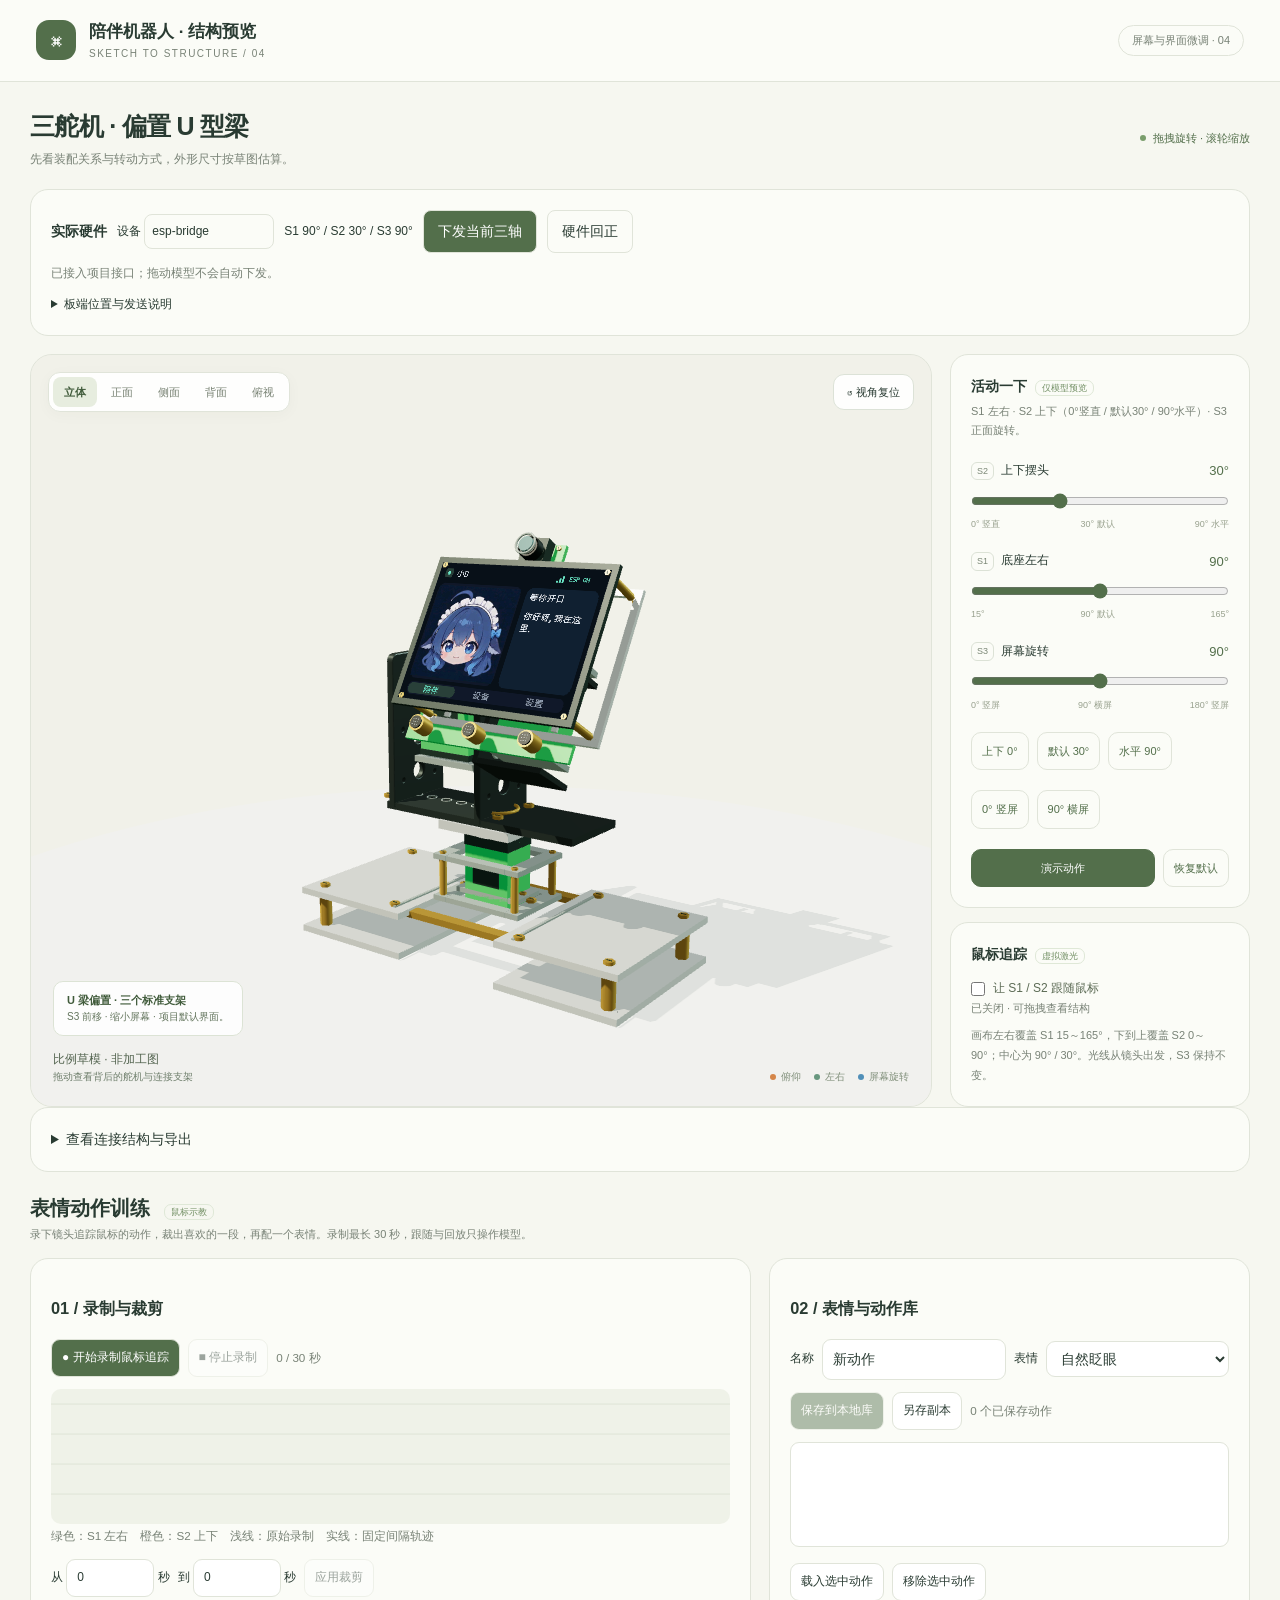
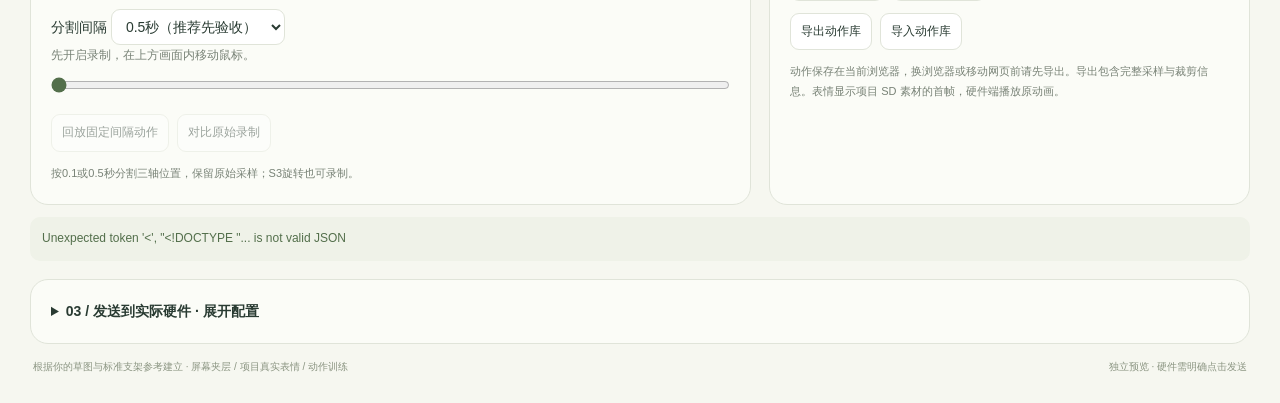
==== commit 7c7f26d0: "更新项目源码与开发文档" ====
--- a/server/Robot_Server/static/motion-trainer.html
+++ b/server/Robot_Server/static/motion-trainer.html
@@ -1,11 +1,9 @@
-<!-- motion-trainer.html：独立动作编辑器，供主页面 iframe 使用。
-使用：通过主服务打开，读取共享舵机契约；预览不等于板端已经执行。
-内嵌 Three.js 等第三方代码保持原始内容与许可，不批量改写。 -->
 <!doctype html>
 <html lang="zh-CN">
 <head>
 <meta charset="utf-8"><meta name="viewport" content="width=device-width,initial-scale=1">
-<title>三舵机偏置 U 梁 · 3D 草模</title>
+<title>小D · 动作与姿态</title>
+<script>if(window.parent!==window)document.documentElement.classList.add('workspace-embedded');</script>
 <style>
 :root{color-scheme:light;--ink:#293b32;--sub:#788276;--line:#e0e4d9;--accent:#536f4b;--paper:#fbfcf7;--pale:#eff2e8}
 *{box-sizing:border-box}body{margin:0;background:#f6f7f0;color:var(--ink);font:14px/1.65 "Segoe UI","Microsoft YaHei",sans-serif}button,input{font:inherit}button{cursor:pointer}button:focus-visible,input:focus-visible{outline:3px solid #89ac91;outline-offset:3px}
@@ -19,7 +17,7 @@
 .trainer{margin-top:20px}.trainer h2{font-size:20px;margin:0}.trainer-grid{display:grid;grid-template-columns:minmax(0,1.5fr) minmax(0,1fr);gap:18px;margin-top:15px}.trainer button,.trainer select,.trainer input:not([type=checkbox]):not([type=range]){border:1px solid var(--line);background:#fff;color:var(--ink);border-radius:9px;padding:8px 10px;font:inherit;max-width:100%;min-width:0}.trainer button{font-size:12px}.trainer button.primary{background:var(--accent);color:white}.trainer button:disabled{opacity:.45;cursor:default}.train-row{display:flex;gap:8px;align-items:center;flex-wrap:wrap;margin:12px 0}.train-row label{font-size:12px}.train-row input[type=number]{width:88px}.train-row select,.train-row input[type=text]{flex:1}.trainer canvas{width:100%;height:135px;touch-action:auto;border-radius:10px}.trainer small{color:var(--sub)}#train-summary,#train-status,#train-connection{font-size:12px;overflow-wrap:anywhere}#train-status{padding:12px;background:var(--pale);border-radius:10px;color:var(--accent);margin:12px 0}#train-library{width:100%;min-height:105px}#train-name{min-width:100px}#train-clock{font-variant-numeric:tabular-nums}#hardware-help{margin-top:18px}.mapping-grid{display:grid;grid-template-columns:50px minmax(100px,1fr) 78px 80px;gap:7px;align-items:center;margin:14px 0;font-size:11px}.mapping-grid input{width:100%}.hardware-box summary{cursor:pointer;font-size:14px;font-weight:600}.hardware-box a{color:var(--accent)}.hardware-box p{margin-top:8px}.trainer .hint{font-size:11px}.trainer .primary-link{color:var(--accent);font-size:12px}@media(max-width:900px){.trainer-grid{grid-template-columns:minmax(0,1fr)}.mapping-grid{grid-template-columns:36px minmax(70px,1fr) 64px 68px;gap:4px}.trainer .panel{padding:15px}.trainer button{padding:8px}.trainer-grid .train-row input[type=text]{width:100px}}
 .direct-hardware{margin-bottom:18px}.direct-toolbar{display:flex;align-items:center;gap:10px;flex-wrap:wrap}.direct-toolbar input{width:130px;max-width:100%;padding:7px;border:1px solid var(--line);border-radius:8px;background:transparent;color:var(--ink)}.direct-toolbar span,.direct-toolbar label{font-size:12px}.direct-hardware>p{margin:10px 0;font-size:12px}.direct-hardware summary{cursor:pointer;font-size:12px}.direct-hardware details p{font-size:12px}.direct-hardware button{padding:9px 14px;border:1px solid var(--line);border-radius:8px;color:var(--ink);background:transparent;cursor:pointer}.direct-hardware button.primary{color:#fff;background:var(--accent)}.direct-hardware button:disabled{opacity:.5;cursor:default}
 </style>
-<link rel="stylesheet" href="preview-layout.css">
+<link rel="stylesheet" href="motion-workspace.css?v=W20261019-02">
 </head>
 <body>
 <header><div class="brand"><span class="brand-icon" aria-hidden="true">⌘</span><div><strong>陪伴机器人 · 结构预览</strong><small>SKETCH TO STRUCTURE / 04</small></div></div><span class="version">屏幕与界面微调 · 04</span></header>
@@ -43,7 +41,7 @@
 <div class="actions"><button class="primary" id="play" aria-pressed="false" type="button">演示动作</button><button id="zero" type="button">恢复默认</button></div>
 </section>
 
-<section class="panel"><h2>鼠标追踪<span class="tag">虚拟激光</span></h2><label class="toggle"><input id="mouse-track" type="checkbox">让 S1 / S2 跟随鼠标</label><p id="tracking-state" role="status">已关闭 · 可拖拽查看结构</p><p style="margin-top:8px">开启后切到瞄准视角，在画面内移动鼠标。光线从镜头出发；绿色表示瞄准。S3 保持当前角度。</p></section>
+<section class="panel"><h2>鼠标追踪<span class="tag">虚拟激光</span></h2><label class="toggle"><input id="mouse-track" type="checkbox">让 S1 / S2 跟随鼠标</label><p id="tracking-state" role="status">已关闭 · 可拖拽查看结构</p><p id="tracking-range" style="margin-top:8px">画布左右覆盖 S1 15～165°，下到上覆盖 S2 0～90°；中心为 90° / 30°。光线从镜头出发，S3 保持不变。</p></section>
 </aside>
 </div>
 <details class="panel structure-panel"><summary>查看连接结构与导出</summary><div class="structure-content"><div class="actions"><button id="assembly-front" type="button">对照你的正面装配图</button></div><div class="structure-toggles"><label class="toggle"><input id="show-assembly" type="checkbox">只看舵机装配（隐藏屏幕组件）</label><label class="toggle"><input id="highlight-u" type="checkbox">高亮三个 U 型支架</label><label class="toggle"><input id="show-axes" type="checkbox">显示三根转轴</label><label class="toggle"><input id="show-cavity" type="checkbox">隐藏屏幕面板，查看空心支撑</label></div><ul class="structure-list"><li><i style="--dot:#69766a"></i>S2 在 U 梁两铁片之间 · S3 在外侧</li><li><i style="--dot:#46a65b"></i>双层底部舵机支架与铜柱连接</li><li><i style="--dot:#d7ac48"></i>黄铜色螺丝、铜柱</li><li><i style="--dot:#26352e"></i>相对长边相机 / 三麦 · 项目默认界面</li></ul><p class="spec">支架参考：58 × 37 × 26 mm，2 mm 铝板。整体比例与孔位为示意，编号按你的最新说明统一。屏幕后方约20 mm铜柱夹层、中间留空，摄像头与三麦在相对长边，S3=90°时摄像头在上、三麦在下。</p><div class="download-row"><button id="save-image" type="button">保存当前视角</button><button id="export-model" type="button">导出三维模型</button></div></div></details>
@@ -51,11 +49,11 @@
 <h2>表情动作训练 <span class="tag">鼠标示教</span></h2><p class="hint">录下镜头追踪鼠标的动作，裁出喜欢的一段，再配一个表情。录制最长 30 秒，跟随与回放只操作模型。</p>
 <div class="trainer-grid"><section class="panel"><h3>01 / 录制与裁剪</h3>
 <div class="train-row"><button id="train-record" class="primary">● 开始录制鼠标追踪</button><button id="train-stop" disabled>■ 停止录制</button><small id="train-clock">0 / 30 秒</small></div>
-<canvas id="train-curve" width="900" height="180" aria-label="动作轨迹曲线：绿色左右，橙色上下"></canvas><small>绿色：S1 左右　橙色：S2 上下　浅线：原始录制　实线：硬件精简轨迹</small>
+<canvas id="train-curve" width="900" height="180" aria-label="动作轨迹曲线：绿色左右，橙色上下"></canvas><small>绿色：S1 左右　橙色：S2 上下　浅线：原始录制　实线：固定间隔轨迹</small>
 <div class="train-row"><label>从 <input id="train-in" type="number" min="0" step="0.01" value="0"> 秒</label><label>到 <input id="train-out" type="number" min="0" step="0.01" value="0"> 秒</label><button id="train-trim" disabled>应用裁剪</button></div>
-<p id="train-summary"></p><input id="train-seek" type="range" min="0" max="1" step="1" value="0" aria-label="动作回放位置">
-<div class="train-row"><button id="train-replay" disabled>回放硬件精简动作</button><button id="train-original" disabled>对比原始录制</button></div>
-<p class="hint">硬件每段最多 32 步，自动提取最多 15 组两轴关键帧；动作越复杂，拟合误差可能越大。S3 保持录制起点角度。</p>
+<label>分割间隔 <select id="train-interval"><option value="500">0.5秒（推荐先验收）</option><option value="100">0.1秒</option></select></label><p id="train-summary"></p><input id="train-seek" type="range" min="0" max="1" step="1" value="0" aria-label="动作回放位置">
+<div class="train-row"><button id="train-replay" disabled>回放固定间隔动作</button><button id="train-original" disabled>对比原始录制</button></div>
+<p class="hint">按0.1或0.5秒分割三轴位置，保留原始采样；S3旋转也可录制。</p>
 </section><section class="panel"><h3>02 / 表情与动作库</h3>
 <div class="train-row"><label for="train-name">名称</label><input id="train-name" type="text" maxlength="40" value="新动作"><label for="train-face">表情</label><select id="train-face"></select></div>
 <div class="train-row"><button id="train-save" class="primary" disabled>保存到本地库</button><button id="train-new-copy">另存副本</button><small id="train-count"></small></div>
@@ -66,22 +64,24 @@
 </section></div>
 <div id="train-status" role="status" aria-live="polite">尚未录制；不会自动发送硬件指令。</div>
 <details class="panel hardware-box" id="hardware-help"><summary>03 / 发送到实际硬件 · 展开配置</summary>
-<p id="train-connection"></p><p class="hint">离线使用时，运行交付包“网页接入”内的安装脚本，把训练页复制到现有网页服务的 static 文件夹。随后打开同一服务地址下的 /static/motion-trainer.html，并登录。无需修改服务接口。</p>
+<p id="train-connection" role="status"></p><p class="hint">打开页面会自动读取设备配置。确认下方编号、方向、零点和限位后，再勾选并发送；读取配置与本地保存都不会控制设备。</p>
 <div class="train-row"><input id="train-service-url" type="url" value="http://127.0.0.1:5000" aria-label="现有网页服务地址"><button id="train-open-service">打开服务训练页</button><a id="train-login" class="primary-link">登录网页服务</a></div>
 <div class="train-row"><label for="train-device">设备 ID</label><input id="train-device" data-mapping type="text" value="esp-bridge"><button id="train-profile">读取设备配置</button></div>
 <div class="mapping-grid"><strong>模型轴</strong><strong>硬件舵机 / 当前限位</strong><strong>零点偏移°</strong><strong>方向</strong>
 <label for="map-yaw">S1 左右</label><select id="map-yaw" data-mapping aria-label="左右轴硬件编号"></select><input id="offset-yaw" data-mapping type="number" min="0" max="180" value="0" aria-label="左右轴零点偏移"><select id="sign-yaw" data-mapping aria-label="左右轴方向"><option value="1">正向</option><option value="-1">反向</option></select>
 <label for="map-pitch">S2 上下</label><select id="map-pitch" data-mapping aria-label="上下轴硬件编号"></select><input id="offset-pitch" data-mapping type="number" min="0" max="180" value="0" aria-label="上下轴零点偏移"><select id="sign-pitch" data-mapping aria-label="上下轴方向"><option value="1">正向</option><option value="-1">反向</option></select>
 <label for="map-roll">S3 旋转</label><select id="map-roll" data-mapping aria-label="旋转轴硬件编号"></select><input id="offset-roll" data-mapping type="number" min="0" max="180" value="0" aria-label="旋转轴零点偏移"><select id="sign-roll" data-mapping aria-label="旋转轴方向"><option value="1">正向</option><option value="-1">反向</option></select>
-</div><p class="hint">硬件角度 = 零点偏移 + 方向 × 模型角度。按最新说明预选 1/2/3，所有模型角度均为舵机绝对角：S1默认90°、S2默认30°、S3默认90°。限位固定为15~165 / 0~90 / 0~180；超限拒绝发送。</p>
+</div><p class="hint">硬件角度 = 零点偏移 + 方向 × 模型角度。预选 1/2/3，所有模型角度均为舵机绝对角。出厂回正为90°/30°/90°，管理员校准后使用保存值。出厂限位为15~165 / 0~90 / 0~180，实际使用管理员保存的校准值；超限拒绝发送。</p>
 <label class="toggle"><input id="train-calibrated" type="checkbox">我已核对硬件编号、角度方向、零点与限位</label>
 <div class="train-row"><button id="hardware-check" data-hardware>只校验，不发送</button><button id="hardware-save" data-hardware>存入网页动作库</button><button id="hardware-send" data-hardware class="primary">发送当前动作到硬件</button><button id="hardware-stop" data-hardware>请求停止硬件动作</button></div>
-<p class="hint">发送的是整段时间轴：网页入队 → ESP 收取并转发 → F407 按自己的时钟执行。含 2.5 秒起点准备；这里的“已入队”不等于板子执行成功，请到现有设备测试页查看时间动作回执。</p>
+<div class="train-row"><select id="step-library" aria-label="网页分步动作库"></select><button id="step-library-refresh">读取网页分步库</button><button id="step-library-load">载入选中动作</button></div><details><summary>可读步骤（时间 / 三轴角度 / 速度）</summary><pre id="step-preview" style="max-height:260px;overflow:auto;white-space:pre-wrap">校验后显示普通MOVE命令。</pre><button id="step-export">导出可读命令TXT</button></details><p id="hardware-status" role="status" aria-live="polite">尚未发送。</p>
+<p class="hint">电脑分割 → ESP少量预取 → 本地按时逐条发送三轴命令。含2.5秒起点准备；缺数据先等待，不卡进普通队列。进度表示网关已写UART，无机械编码器回读。关闭此页后，网页后端仍需运行。</p>
 </details></section>
 <div class="bottom-note"><span>根据你的草图与标准支架参考建立 · 屏幕夹层 / 项目真实表情 / 动作训练</span><span>独立预览 · 硬件需明确点击发送</span></div>
 </main>
 <script type="application/json" id="servo-contract">{"revision":"S123-20261015","servos":[{"id":1,"name":"底部左右","role":"yaw","min":15,"mid":90,"max":165,"front":90,"direction":"90°朝前，左右方向按实际安装核对","note":"用户固定：15~165°，默认90°"},{"id":2,"name":"上下摆头","role":"pitch","min":0,"mid":30,"max":90,"front":30,"direction":"0°竖直，角度增大抬起，90°水平","note":"用户固定：0~90°，默认抬起30°"},{"id":3,"name":"正面旋转","role":"roll","min":0,"mid":90,"max":180,"front":90,"direction":"0°竖屏，90°横屏","note":"用户固定：0~180°，默认90°"}]}</script>
 <script type="module">
+import { createProjectScreen } from "./project-screen.js?v=W20261019-03";
 const SERVO_SPEC=JSON.parse(document.getElementById('servo-contract').textContent);
 const THREE=(()=>{
 /**
@@ -1510,31 +1510,6 @@
 
 return OrbitControls;
 })();
-/* Actual F407 GUI framebuffer rendered off-board; not live board telemetry.
- * Layout: media.c / robot_gui.c. Expression: SD FACE/BLINK/0000.BMP.
- * Chinese glyph raster uses the existing host GUI verification font. */
-function createProjectScreen(T) {
-  const sources={"portrait": "[data-uri]", "landscape": "[data-uri]